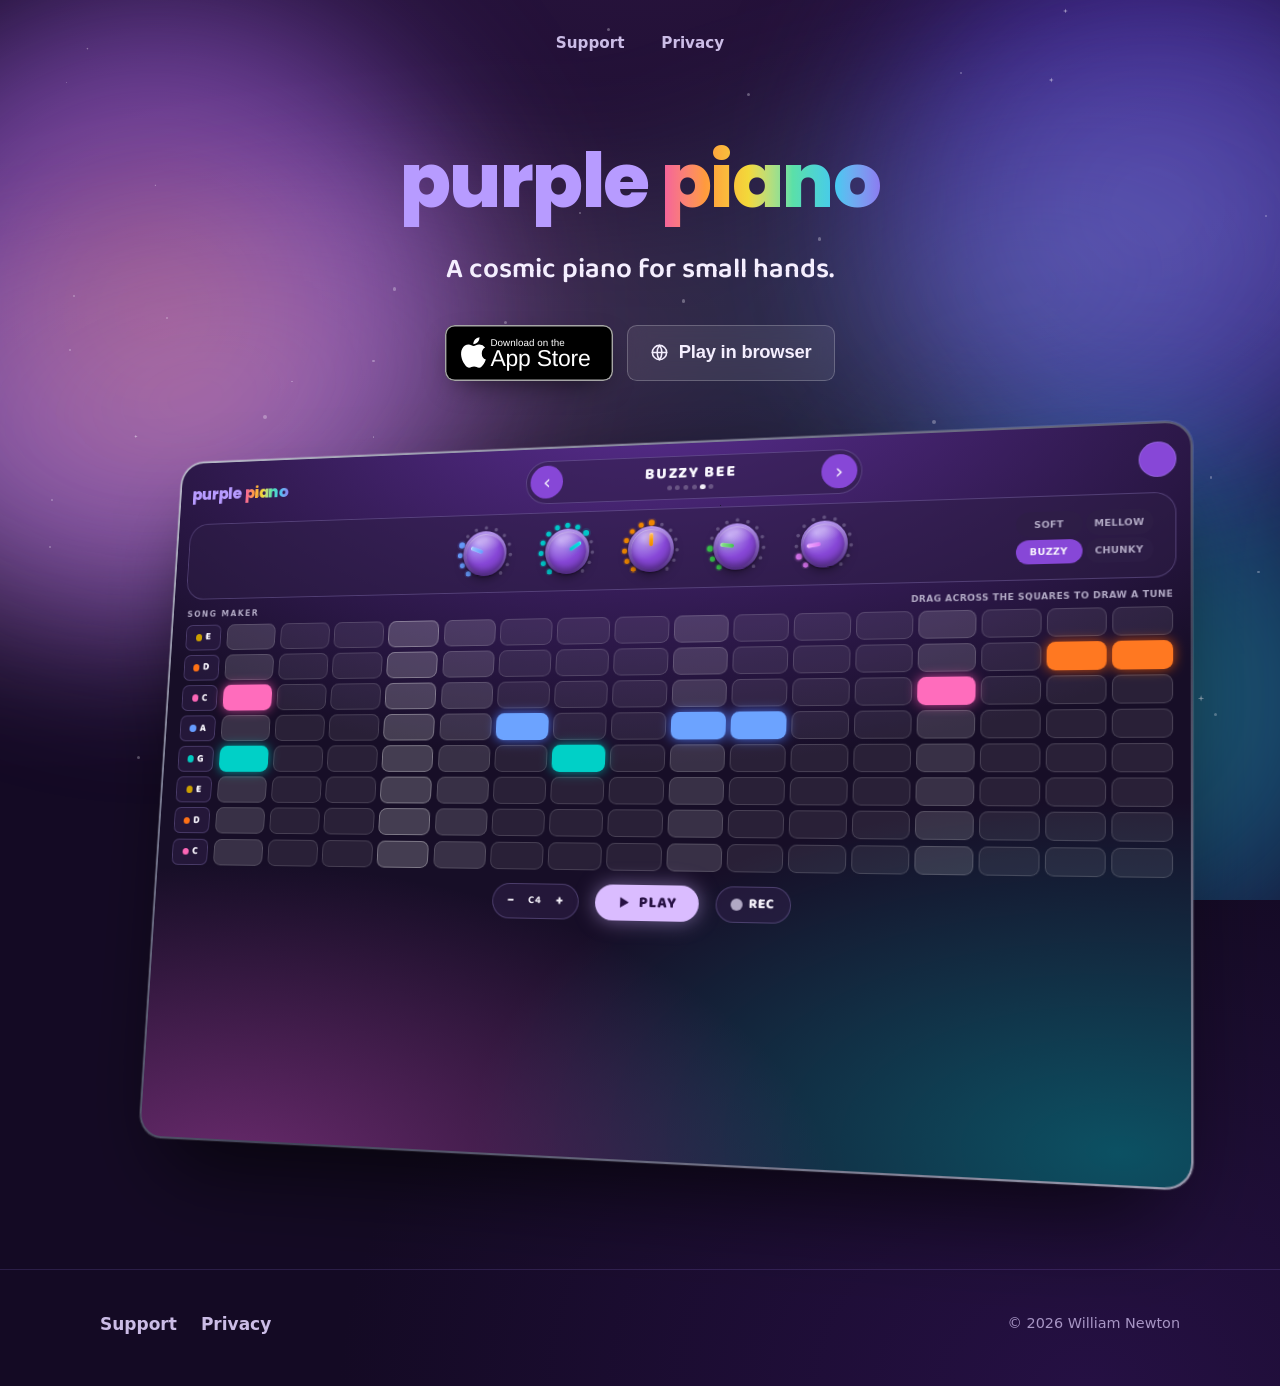
==== index.html @ c16e4134 "Match the browser button to the badge's radius and typeface The two hero buttons had different corne" ====
<!doctype html>
<html lang="en">
<head>
  <meta charset="utf-8">
  <meta name="viewport" content="width=device-width, initial-scale=1">
  <title>Purple Piano — a cosmic piano for small hands</title>
  <meta name="description" content="A toddler-friendly rainbow piano for iPhone and iPad. No wrong notes, no ads, no internet, no data collected.">
  <meta name="theme-color" content="#140a24">
  <link rel="canonical" href="https://purplepiano.app/">
  <link rel="icon" href="data:image/svg+xml,%3Csvg xmlns='http://www.w3.org/2000/svg' viewBox='0 0 100 100'%3E%3Cdefs%3E%3ClinearGradient id='ppbg' x1='0' y1='0' x2='0' y2='1'%3E%3Cstop offset='0' stop-color='%2344206f'/%3E%3Cstop offset='1' stop-color='%2317072b'/%3E%3C/linearGradient%3E%3C/defs%3E%3Crect width='100' height='100' rx='22' fill='url(%23ppbg)'/%3E%3Ccircle cx='50' cy='34' r='19.5' fill='%2317072b' opacity='.92'/%3E%3Ccircle cx='50' cy='34' r='19.5' fill='none' stroke='%238747d7' stroke-width='3.4'/%3E%3Ccircle cx='50' cy='34' r='16' fill='%238747d7' opacity='.22'/%3E%3Cpath d='M44.6 25.6l14.6 8.4-14.6 8.4z' fill='%23f7f2ff'/%3E%3Crect x='9.50' y='63' width='15.2' height='27' rx='4' fill='%23ffc3e7'/%3E%3Crect x='26.90' y='63' width='15.2' height='27' rx='4' fill='%23ffc9a7'/%3E%3Crect x='44.30' y='63' width='15.2' height='27' rx='4' fill='%23f3de90'/%3E%3Crect x='61.70' y='63' width='15.2' height='27' rx='4' fill='%2389f4ed'/%3E%3Crect x='79.10' y='63' width='15.2' height='27' rx='4' fill='%23bedeff'/%3E%3C/svg%3E">
  <meta property="og:type" content="website">
  <meta property="og:site_name" content="Purple Piano">
  <meta property="og:title" content="Purple Piano — a cosmic piano for small hands">
  <meta property="og:description" content="A toddler-friendly rainbow piano for iPhone and iPad. No wrong notes, no ads, no internet, no data collected.">
  <meta property="og:url" content="https://purplepiano.app/">
  <meta name="twitter:card" content="summary_large_image">
  <meta name="twitter:title" content="Purple Piano — a cosmic piano for small hands">
  <meta name="twitter:description" content="A toddler-friendly rainbow piano for iPhone and iPad. No wrong notes, no ads, no internet, no data collected.">
  <link rel="preconnect" href="https://fonts.googleapis.com">
  <link rel="preconnect" href="https://fonts.gstatic.com" crossorigin>
  <link rel="stylesheet" href="https://fonts.googleapis.com/css2?family=Baloo+2:wght@600;700;800&family=Poppins:wght@800&display=swap">
  <link rel="stylesheet" href="/style.css?v=3cd703e8">
</head>
<body>
  <a class="skip-link" href="#main">Skip to content</a>
  <div class="cosmos" aria-hidden="true">
    <span class="orb orb-1"></span>
    <span class="orb orb-2"></span>
    <span class="orb orb-3"></span>
    <span class="swoosh"></span>
  </div>
  <div class="stars" aria-hidden="true">
      <span style="left:81.93%;top:8.61%;width:5.1px;height:5.1px;opacity:0.8;clip-path:polygon(50% 0%,60% 40%,100% 50%,60% 60%,50% 100%,40% 60%,0% 50%,40% 40%)"></span>
      <span style="left:10.47%;top:48.29%;width:3.68px;height:3.68px;opacity:0.8;clip-path:polygon(50% 0%,60% 40%,100% 50%,60% 60%,50% 100%,40% 60%,0% 50%,40% 40%)"></span>
      <span style="left:80.01%;top:78%;width:2.97px;height:2.97px;opacity:0.45;border-radius:9999px"></span>
      <span style="left:62.97%;top:73.87%;width:2.32px;height:2.32px;opacity:0.45;border-radius:9999px"></span>
      <span style="left:77.85%;top:53.47%;width:1.15px;height:1.15px;opacity:0.45;border-radius:9999px"></span>
      <span style="left:56.24%;top:85.65%;width:2.56px;height:2.56px;opacity:0.8;clip-path:polygon(50% 0%,60% 40%,100% 50%,60% 60%,50% 100%,40% 60%,0% 50%,40% 40%)"></span>
      <span style="left:98.19%;top:63.42%;width:2.73px;height:2.73px;opacity:0.45;border-radius:9999px"></span>
      <span style="left:91.79%;top:73.16%;width:3.58px;height:3.58px;opacity:0.8;clip-path:polygon(50% 0%,60% 40%,100% 50%,60% 60%,50% 100%,40% 60%,0% 50%,40% 40%)"></span>
      <span style="left:82.23%;top:59.82%;width:4.18px;height:4.18px;opacity:0.8;clip-path:polygon(50% 0%,60% 40%,100% 50%,60% 60%,50% 100%,40% 60%,0% 50%,40% 40%)"></span>
      <span style="left:94.88%;top:79.24%;width:2.61px;height:2.61px;opacity:0.45;border-radius:9999px"></span>
      <span style="left:74.97%;top:7.99%;width:2.24px;height:2.24px;opacity:0.45;border-radius:9999px"></span>
      <span style="left:64.95%;top:84.99%;width:3.8px;height:3.8px;opacity:0.8;clip-path:polygon(50% 0%,60% 40%,100% 50%,60% 60%,50% 100%,40% 60%,0% 50%,40% 40%)"></span>
      <span style="left:20.57%;top:46.13%;width:3.59px;height:3.59px;opacity:0.45;border-radius:9999px"></span>
      <span style="left:93.58%;top:77.23%;width:6.52px;height:6.52px;opacity:0.8;clip-path:polygon(50% 0%,60% 40%,100% 50%,60% 60%,50% 100%,40% 60%,0% 50%,40% 40%)"></span>
      <span style="left:12.07%;top:20.47%;width:2px;height:2px;opacity:0.8;clip-path:polygon(50% 0%,60% 40%,100% 50%,60% 60%,50% 100%,40% 60%,0% 50%,40% 40%)"></span>
      <span style="left:83.04%;top:0.94%;width:5px;height:5px;opacity:0.8;clip-path:polygon(50% 0%,60% 40%,100% 50%,60% 60%,50% 100%,40% 60%,0% 50%,40% 40%)"></span>
      <span style="left:17.33%;top:62.23%;width:2.87px;height:2.87px;opacity:0.45;border-radius:9999px"></span>
      <span style="left:6.73%;top:5.27%;width:2.48px;height:2.48px;opacity:0.8;clip-path:polygon(50% 0%,60% 40%,100% 50%,60% 60%,50% 100%,40% 60%,0% 50%,40% 40%)"></span>
      <span style="left:94.52%;top:52.94%;width:2.62px;height:2.62px;opacity:0.45;border-radius:9999px"></span>
      <span style="left:19.91%;top:96.19%;width:2.67px;height:2.67px;opacity:0.45;border-radius:9999px"></span>
      <span style="left:72.82%;top:46.69%;width:3.46px;height:3.46px;opacity:0.45;border-radius:9999px"></span>
      <span style="left:10.68%;top:83.96%;width:3px;height:3px;opacity:0.45;border-radius:9999px"></span>
      <span style="left:39.35%;top:35.64%;width:3.29px;height:3.29px;opacity:0.45;border-radius:9999px"></span>
      <span style="left:85.09%;top:69.62%;width:3.24px;height:3.24px;opacity:0.45;border-radius:9999px"></span>
      <span style="left:22.77%;top:42.28%;width:1.91px;height:1.91px;opacity:0.45;border-radius:9999px"></span>
      <span style="left:53.28%;top:33.23%;width:3.45px;height:3.45px;opacity:0.45;border-radius:9999px"></span>
      <span style="left:58.36%;top:10.32%;width:3.31px;height:3.31px;opacity:0.45;border-radius:9999px"></span>
      <span style="left:48.98%;top:81.81%;width:2.7px;height:2.7px;opacity:0.45;border-radius:9999px"></span>
      <span style="left:5.41%;top:38.81%;width:1.77px;height:1.77px;opacity:0.45;border-radius:9999px"></span>
      <span style="left:5.7%;top:32.74%;width:1.91px;height:1.91px;opacity:0.45;border-radius:9999px"></span>
      <span style="left:29.09%;top:39.96%;width:2.18px;height:2.18px;opacity:0.45;border-radius:9999px"></span>
      <span style="left:63.36%;top:92.88%;width:3.38px;height:3.38px;opacity:0.45;border-radius:9999px"></span>
      <span style="left:3.99%;top:55.4%;width:2.06px;height:2.06px;opacity:0.45;border-radius:9999px"></span>
      <span style="left:36%;top:59.4%;width:3.21px;height:3.21px;opacity:0.45;border-radius:9999px"></span>
      <span style="left:74.48%;top:49.8%;width:2.57px;height:2.57px;opacity:0.45;border-radius:9999px"></span>
      <span style="left:3.83%;top:60.68%;width:1.98px;height:1.98px;opacity:0.45;border-radius:9999px"></span>
      <span style="left:98.84%;top:23.93%;width:1.4px;height:1.4px;opacity:0.45;border-radius:9999px"></span>
      <span style="left:5.13%;top:9.15%;width:1.09px;height:1.09px;opacity:0.45;border-radius:9999px"></span>
      <span style="left:30.67%;top:31.92%;width:3.47px;height:3.47px;opacity:0.45;border-radius:9999px"></span>
      <span style="left:88.54%;top:50.83%;width:2.5px;height:2.5px;opacity:0.45;border-radius:9999px"></span>
      <span style="left:12.96%;top:35.26%;width:1.83px;height:1.83px;opacity:0.45;border-radius:9999px"></span>
      <span style="left:56.36%;top:58.73%;width:2.17px;height:2.17px;opacity:0.45;border-radius:9999px"></span>
      <span style="left:29.11%;top:48.43%;width:1.71px;height:1.71px;opacity:0.45;border-radius:9999px"></span>
      <span style="left:55.51%;top:91.16%;width:1.53px;height:1.53px;opacity:0.45;border-radius:9999px"></span>
      <span style="left:47.41%;top:3.09%;width:3.46px;height:3.46px;opacity:0.45;border-radius:9999px"></span>
      <span style="left:72.91%;top:98%;width:2.61px;height:2.61px;opacity:0.45;border-radius:9999px"></span>
      <span style="left:63.9%;top:26.38%;width:3.51px;height:3.51px;opacity:0.45;border-radius:9999px"></span>
      <span style="left:45.26%;top:23.55%;width:2.16px;height:2.16px;opacity:0.45;border-radius:9999px"></span>
  </div>

  <header class="site-header">
    <div class="wrap">
      <nav class="nav" aria-label="Main">
        <a href="/support">Support</a>
        <a href="/privacy">Privacy</a>
      </nav>
    </div>
  </header>

  <main id="main">
    <div class="wrap">
      <div class="hero" id="hero">
        <h1 class="hero-title"><span class="wordmark hero-wordmark"><span class="wm-purple">purple</span><span class="wm-piano">piano</span></span></h1>
        <p class="tagline">A cosmic piano<br class="tag-break"> for small hands.</p>

        <div class="cta-row">
          <a class="btn btn-appstore" href="https://apps.apple.com/us/app/purple-piano-for-kids/id6803971466" aria-label="Download Purple Piano on the App Store">
            <!-- Apple's "Download on the App Store" badge, black variant.
                 Geometry follows the official 119.66 x 40 artwork: 1px
                 #A6A6A6 hairline, 7-unit corner radius, logo paths from the
                 official asset, type in SF Pro. -->
            <svg class="appstore-badge" viewBox="0 0 120 40" aria-hidden="true" focusable="false">
              <rect class="appstore-edge" x="0" y="0" width="120" height="40" rx="7" fill="#a6a6a6"/>
              <rect x="1" y="1" width="118" height="38" rx="6" fill="#000"/>
              <g fill="#fff" transform="translate(1.5 0)">
                <path d="M24.77 20.3a4.94 4.94 0 0 1 2.35-4.15 5.06 5.06 0 0 0-4-2.16c-1.68-.18-3.3 1-4.16 1s-2.19-1-3.6-1a5.31 5.31 0 0 0-4.47 2.73C9 20 10.42 25 12.27 27.74c.92 1.33 2 2.83 3.42 2.78s1.9-.89 3.56-.89 2.13.89 3.59.86 2.42-1.35 3.32-2.69a11.42 11.42 0 0 0 1.52-3.09 4.78 4.78 0 0 1-2.91-4.41Z"/>
                <path d="M22 12.21a4.86 4.86 0 0 0 1.11-3.49 4.94 4.94 0 0 0-3.2 1.65 4.62 4.62 0 0 0-1.14 3.36A4.09 4.09 0 0 0 22 12.21Z"/>
              </g>
              <text class="appstore-sub" x="32.45" y="15.3" fill="#fff">Download on the</text>
              <text class="appstore-main" x="32.5" y="29.3" fill="#fff">App Store</text>
            </svg>
          </a>

          <a class="btn btn-ghost" id="play-web" href="https://playground.willnewton.dev/p/purple-piano">
            <svg width="20" height="20" viewBox="0 0 24 24" aria-hidden="true" fill="none" stroke="currentColor" stroke-width="2" stroke-linecap="round" stroke-linejoin="round">
              <circle cx="12" cy="12" r="9"/><path d="M3 12h18M12 3a15 15 0 0 1 0 18a15 15 0 0 1 0-18z"/>
            </svg>
            <span class="btn-main">Play in browser</span>
          </a>
        </div>
      </div>
    </div>

    <div class="stage">
      <div class="ipad" role="img" aria-label="Purple Piano running on an iPad: the song maker grid with a drawn tune above a full rainbow keyboard.">
      <div class="ipad-screen">
        <div class="app-bar">
          <span class="app-brand wordmark"><span class="wm-purple">purple</span><span class="wm-piano">piano</span></span>
          <span class="app-preset">
            <i class="nav">&#8249;</i>
            <span class="preset-mid">
              <b>Buzzy Bee</b>
              <span class="dots"><i></i><i></i><i></i><i></i><i class="on"></i><i></i></span>
            </span>
            <i class="nav">&#8250;</i>
          </span>
          <span class="app-btns"><i class="paint"></i></span>
        </div>

        <div class="app-rack">
          <div class="knobs">
            <span class="knob">
              <svg viewBox="0 0 100 100" aria-hidden="true"><circle cx="22.4" cy="82.9" r="6.4" fill="oklch(0.72 0.2 265)" opacity=".16"/><circle cx="22.4" cy="82.9" r="4.2" fill="oklch(0.72 0.2 265)"/><circle cx="11.6" cy="69.3" r="6.4" fill="oklch(0.72 0.2 265)" opacity=".16"/><circle cx="11.6" cy="69.3" r="4.2" fill="oklch(0.72 0.2 265)"/><circle cx="7.1" cy="52.5" r="6.4" fill="oklch(0.72 0.2 265)" opacity=".16"/><circle cx="7.1" cy="52.5" r="4.2" fill="oklch(0.72 0.2 265)"/><circle cx="9.6" cy="35.3" r="8" fill="oklch(0.72 0.2 265)" opacity=".16"/><circle cx="9.6" cy="35.3" r="5" fill="oklch(0.72 0.2 265)"/><circle cx="18.7" cy="20.5" r="2.9" fill="oklch(0.72 0.05 300 / .4)"/><circle cx="33.0" cy="10.5" r="2.9" fill="oklch(0.72 0.05 300 / .4)"/><circle cx="50.0" cy="7.0" r="2.9" fill="oklch(0.72 0.05 300 / .4)"/><circle cx="67.0" cy="10.5" r="2.9" fill="oklch(0.72 0.05 300 / .4)"/><circle cx="81.3" cy="20.5" r="2.9" fill="oklch(0.72 0.05 300 / .4)"/><circle cx="90.4" cy="35.3" r="2.9" fill="oklch(0.72 0.05 300 / .4)"/><circle cx="92.9" cy="52.5" r="2.9" fill="oklch(0.72 0.05 300 / .4)"/><circle cx="88.4" cy="69.3" r="2.9" fill="oklch(0.72 0.05 300 / .4)"/><circle cx="77.6" cy="82.9" r="2.9" fill="oklch(0.72 0.05 300 / .4)"/></svg>
              <i class="bezel"></i><i class="cap"></i><i class="sheen"></i>
              <i class="ptr" style="transform:rotate(-70deg)"><b style="--acc:oklch(0.72 0.2 265);--accg:oklch(0.72 0.2 265 / .4);--acct:oklch(0.84 0.14 265)"></b></i>
            </span>
            <span class="knob">
              <svg viewBox="0 0 100 100" aria-hidden="true"><circle cx="22.4" cy="82.9" r="6.4" fill="oklch(0.72 0.2 195)" opacity=".16"/><circle cx="22.4" cy="82.9" r="4.2" fill="oklch(0.72 0.2 195)"/><circle cx="11.6" cy="69.3" r="6.4" fill="oklch(0.72 0.2 195)" opacity=".16"/><circle cx="11.6" cy="69.3" r="4.2" fill="oklch(0.72 0.2 195)"/><circle cx="7.1" cy="52.5" r="6.4" fill="oklch(0.72 0.2 195)" opacity=".16"/><circle cx="7.1" cy="52.5" r="4.2" fill="oklch(0.72 0.2 195)"/><circle cx="9.6" cy="35.3" r="6.4" fill="oklch(0.72 0.2 195)" opacity=".16"/><circle cx="9.6" cy="35.3" r="4.2" fill="oklch(0.72 0.2 195)"/><circle cx="18.7" cy="20.5" r="6.4" fill="oklch(0.72 0.2 195)" opacity=".16"/><circle cx="18.7" cy="20.5" r="4.2" fill="oklch(0.72 0.2 195)"/><circle cx="33.0" cy="10.5" r="6.4" fill="oklch(0.72 0.2 195)" opacity=".16"/><circle cx="33.0" cy="10.5" r="4.2" fill="oklch(0.72 0.2 195)"/><circle cx="50.0" cy="7.0" r="6.4" fill="oklch(0.72 0.2 195)" opacity=".16"/><circle cx="50.0" cy="7.0" r="4.2" fill="oklch(0.72 0.2 195)"/><circle cx="67.0" cy="10.5" r="6.4" fill="oklch(0.72 0.2 195)" opacity=".16"/><circle cx="67.0" cy="10.5" r="4.2" fill="oklch(0.72 0.2 195)"/><circle cx="81.3" cy="20.5" r="8" fill="oklch(0.72 0.2 195)" opacity=".16"/><circle cx="81.3" cy="20.5" r="5" fill="oklch(0.72 0.2 195)"/><circle cx="90.4" cy="35.3" r="2.9" fill="oklch(0.72 0.05 300 / .4)"/><circle cx="92.9" cy="52.5" r="2.9" fill="oklch(0.72 0.05 300 / .4)"/><circle cx="88.4" cy="69.3" r="2.9" fill="oklch(0.72 0.05 300 / .4)"/><circle cx="77.6" cy="82.9" r="2.9" fill="oklch(0.72 0.05 300 / .4)"/></svg>
              <i class="bezel"></i><i class="cap"></i><i class="sheen"></i>
              <i class="ptr" style="transform:rotate(56deg)"><b style="--acc:oklch(0.72 0.2 195);--accg:oklch(0.72 0.2 195 / .4);--acct:oklch(0.84 0.14 195)"></b></i>
            </span>
            <span class="knob">
              <svg viewBox="0 0 100 100" aria-hidden="true"><circle cx="22.4" cy="82.9" r="6.4" fill="oklch(0.72 0.2 70)" opacity=".16"/><circle cx="22.4" cy="82.9" r="4.2" fill="oklch(0.72 0.2 70)"/><circle cx="11.6" cy="69.3" r="6.4" fill="oklch(0.72 0.2 70)" opacity=".16"/><circle cx="11.6" cy="69.3" r="4.2" fill="oklch(0.72 0.2 70)"/><circle cx="7.1" cy="52.5" r="6.4" fill="oklch(0.72 0.2 70)" opacity=".16"/><circle cx="7.1" cy="52.5" r="4.2" fill="oklch(0.72 0.2 70)"/><circle cx="9.6" cy="35.3" r="6.4" fill="oklch(0.72 0.2 70)" opacity=".16"/><circle cx="9.6" cy="35.3" r="4.2" fill="oklch(0.72 0.2 70)"/><circle cx="18.7" cy="20.5" r="6.4" fill="oklch(0.72 0.2 70)" opacity=".16"/><circle cx="18.7" cy="20.5" r="4.2" fill="oklch(0.72 0.2 70)"/><circle cx="33.0" cy="10.5" r="6.4" fill="oklch(0.72 0.2 70)" opacity=".16"/><circle cx="33.0" cy="10.5" r="4.2" fill="oklch(0.72 0.2 70)"/><circle cx="50.0" cy="7.0" r="8" fill="oklch(0.72 0.2 70)" opacity=".16"/><circle cx="50.0" cy="7.0" r="5" fill="oklch(0.72 0.2 70)"/><circle cx="67.0" cy="10.5" r="2.9" fill="oklch(0.72 0.05 300 / .4)"/><circle cx="81.3" cy="20.5" r="2.9" fill="oklch(0.72 0.05 300 / .4)"/><circle cx="90.4" cy="35.3" r="2.9" fill="oklch(0.72 0.05 300 / .4)"/><circle cx="92.9" cy="52.5" r="2.9" fill="oklch(0.72 0.05 300 / .4)"/><circle cx="88.4" cy="69.3" r="2.9" fill="oklch(0.72 0.05 300 / .4)"/><circle cx="77.6" cy="82.9" r="2.9" fill="oklch(0.72 0.05 300 / .4)"/></svg>
              <i class="bezel"></i><i class="cap"></i><i class="sheen"></i>
              <i class="ptr" style="transform:rotate(0deg)"><b style="--acc:oklch(0.72 0.2 70);--accg:oklch(0.72 0.2 70 / .4);--acct:oklch(0.84 0.14 70)"></b></i>
            </span>
            <span class="knob">
              <svg viewBox="0 0 100 100" aria-hidden="true"><circle cx="22.4" cy="82.9" r="6.4" fill="oklch(0.72 0.2 145)" opacity=".16"/><circle cx="22.4" cy="82.9" r="4.2" fill="oklch(0.72 0.2 145)"/><circle cx="11.6" cy="69.3" r="6.4" fill="oklch(0.72 0.2 145)" opacity=".16"/><circle cx="11.6" cy="69.3" r="4.2" fill="oklch(0.72 0.2 145)"/><circle cx="7.1" cy="52.5" r="8" fill="oklch(0.72 0.2 145)" opacity=".16"/><circle cx="7.1" cy="52.5" r="5" fill="oklch(0.72 0.2 145)"/><circle cx="9.6" cy="35.3" r="2.9" fill="oklch(0.72 0.05 300 / .4)"/><circle cx="18.7" cy="20.5" r="2.9" fill="oklch(0.72 0.05 300 / .4)"/><circle cx="33.0" cy="10.5" r="2.9" fill="oklch(0.72 0.05 300 / .4)"/><circle cx="50.0" cy="7.0" r="2.9" fill="oklch(0.72 0.05 300 / .4)"/><circle cx="67.0" cy="10.5" r="2.9" fill="oklch(0.72 0.05 300 / .4)"/><circle cx="81.3" cy="20.5" r="2.9" fill="oklch(0.72 0.05 300 / .4)"/><circle cx="90.4" cy="35.3" r="2.9" fill="oklch(0.72 0.05 300 / .4)"/><circle cx="92.9" cy="52.5" r="2.9" fill="oklch(0.72 0.05 300 / .4)"/><circle cx="88.4" cy="69.3" r="2.9" fill="oklch(0.72 0.05 300 / .4)"/><circle cx="77.6" cy="82.9" r="2.9" fill="oklch(0.72 0.05 300 / .4)"/></svg>
              <i class="bezel"></i><i class="cap"></i><i class="sheen"></i>
              <i class="ptr" style="transform:rotate(-84deg)"><b style="--acc:oklch(0.72 0.2 145);--accg:oklch(0.72 0.2 145 / .4);--acct:oklch(0.84 0.14 145)"></b></i>
            </span>
            <span class="knob">
              <svg viewBox="0 0 100 100" aria-hidden="true"><circle cx="22.4" cy="82.9" r="6.4" fill="oklch(0.72 0.2 320)" opacity=".16"/><circle cx="22.4" cy="82.9" r="4.2" fill="oklch(0.72 0.2 320)"/><circle cx="11.6" cy="69.3" r="8" fill="oklch(0.72 0.2 320)" opacity=".16"/><circle cx="11.6" cy="69.3" r="5" fill="oklch(0.72 0.2 320)"/><circle cx="7.1" cy="52.5" r="2.9" fill="oklch(0.72 0.05 300 / .4)"/><circle cx="9.6" cy="35.3" r="2.9" fill="oklch(0.72 0.05 300 / .4)"/><circle cx="18.7" cy="20.5" r="2.9" fill="oklch(0.72 0.05 300 / .4)"/><circle cx="33.0" cy="10.5" r="2.9" fill="oklch(0.72 0.05 300 / .4)"/><circle cx="50.0" cy="7.0" r="2.9" fill="oklch(0.72 0.05 300 / .4)"/><circle cx="67.0" cy="10.5" r="2.9" fill="oklch(0.72 0.05 300 / .4)"/><circle cx="81.3" cy="20.5" r="2.9" fill="oklch(0.72 0.05 300 / .4)"/><circle cx="90.4" cy="35.3" r="2.9" fill="oklch(0.72 0.05 300 / .4)"/><circle cx="92.9" cy="52.5" r="2.9" fill="oklch(0.72 0.05 300 / .4)"/><circle cx="88.4" cy="69.3" r="2.9" fill="oklch(0.72 0.05 300 / .4)"/><circle cx="77.6" cy="82.9" r="2.9" fill="oklch(0.72 0.05 300 / .4)"/></svg>
              <i class="bezel"></i><i class="cap"></i><i class="sheen"></i>
              <i class="ptr" style="transform:rotate(-98deg)"><b style="--acc:oklch(0.72 0.2 320);--accg:oklch(0.72 0.2 320 / .4);--acct:oklch(0.84 0.14 320)"></b></i>
            </span>
          </div>
          <div class="tone">
            <span class="tone-grid"><i>Soft</i><i>Mellow</i><i class="on">Buzzy</i><i>Chunky</i></span>
          </div>
        </div>

        <div class="app-roll">
          <div class="roll-head"><span>Song maker</span><span>Drag across the squares to draw a tune</span></div>
          <div class="roll-body">
            <div class="lanes">
            <span class="lane"><i style="background:oklch(0.72 0.2 95)"></i>E</span>
            <span class="lane"><i style="background:oklch(0.72 0.2 45)"></i>D</span>
            <span class="lane"><i style="background:oklch(0.72 0.2 350)"></i>C</span>
            <span class="lane"><i style="background:oklch(0.72 0.2 265)"></i>A</span>
            <span class="lane"><i style="background:oklch(0.72 0.2 190)"></i>G</span>
            <span class="lane"><i style="background:oklch(0.72 0.2 95)"></i>E</span>
            <span class="lane"><i style="background:oklch(0.72 0.2 45)"></i>D</span>
            <span class="lane"><i style="background:oklch(0.72 0.2 350)"></i>C</span>
            </div>
            <div class="cells">
            <span class="rollrow"><span class="cell beat"></span><span class="cell"></span><span class="cell"></span><span class="cell"></span><span class="cell beat"></span><span class="cell"></span><span class="cell"></span><span class="cell"></span><span class="cell beat"></span><span class="cell"></span><span class="cell"></span><span class="cell"></span><span class="cell beat"></span><span class="cell"></span><span class="cell"></span><span class="cell"></span></span>
            <span class="rollrow"><span class="cell beat"></span><span class="cell"></span><span class="cell"></span><span class="cell"></span><span class="cell beat"></span><span class="cell"></span><span class="cell"></span><span class="cell"></span><span class="cell beat"></span><span class="cell"></span><span class="cell"></span><span class="cell"></span><span class="cell beat"></span><span class="cell"></span><span class="cell on" style="--note:oklch(0.74 0.2 45);--halo:oklch(0.7 0.22 45 / 0.75)"></span><span class="cell on" style="--note:oklch(0.74 0.2 45);--halo:oklch(0.7 0.22 45 / 0.75)"></span></span>
            <span class="rollrow"><span class="cell on" style="--note:oklch(0.74 0.2 350);--halo:oklch(0.7 0.22 350 / 0.75)"></span><span class="cell"></span><span class="cell"></span><span class="cell"></span><span class="cell beat"></span><span class="cell"></span><span class="cell"></span><span class="cell"></span><span class="cell beat"></span><span class="cell"></span><span class="cell"></span><span class="cell"></span><span class="cell on" style="--note:oklch(0.74 0.2 350);--halo:oklch(0.7 0.22 350 / 0.75)"></span><span class="cell"></span><span class="cell"></span><span class="cell"></span></span>
            <span class="rollrow"><span class="cell beat"></span><span class="cell"></span><span class="cell"></span><span class="cell"></span><span class="cell beat"></span><span class="cell on" style="--note:oklch(0.74 0.2 265);--halo:oklch(0.7 0.22 265 / 0.75)"></span><span class="cell"></span><span class="cell"></span><span class="cell on" style="--note:oklch(0.74 0.2 265);--halo:oklch(0.7 0.22 265 / 0.75)"></span><span class="cell on" style="--note:oklch(0.74 0.2 265);--halo:oklch(0.7 0.22 265 / 0.75)"></span><span class="cell"></span><span class="cell"></span><span class="cell beat"></span><span class="cell"></span><span class="cell"></span><span class="cell"></span></span>
            <span class="rollrow"><span class="cell on" style="--note:oklch(0.74 0.2 190);--halo:oklch(0.7 0.22 190 / 0.75)"></span><span class="cell"></span><span class="cell"></span><span class="cell"></span><span class="cell beat"></span><span class="cell"></span><span class="cell on" style="--note:oklch(0.74 0.2 190);--halo:oklch(0.7 0.22 190 / 0.75)"></span><span class="cell"></span><span class="cell beat"></span><span class="cell"></span><span class="cell"></span><span class="cell"></span><span class="cell beat"></span><span class="cell"></span><span class="cell"></span><span class="cell"></span></span>
            <span class="rollrow"><span class="cell beat"></span><span class="cell"></span><span class="cell"></span><span class="cell"></span><span class="cell beat"></span><span class="cell"></span><span class="cell"></span><span class="cell"></span><span class="cell beat"></span><span class="cell"></span><span class="cell"></span><span class="cell"></span><span class="cell beat"></span><span class="cell"></span><span class="cell"></span><span class="cell"></span></span>
            <span class="rollrow"><span class="cell beat"></span><span class="cell"></span><span class="cell"></span><span class="cell"></span><span class="cell beat"></span><span class="cell"></span><span class="cell"></span><span class="cell"></span><span class="cell beat"></span><span class="cell"></span><span class="cell"></span><span class="cell"></span><span class="cell beat"></span><span class="cell"></span><span class="cell"></span><span class="cell"></span></span>
            <span class="rollrow"><span class="cell beat"></span><span class="cell"></span><span class="cell"></span><span class="cell"></span><span class="cell beat"></span><span class="cell"></span><span class="cell"></span><span class="cell"></span><span class="cell beat"></span><span class="cell"></span><span class="cell"></span><span class="cell"></span><span class="cell beat"></span><span class="cell"></span><span class="cell"></span><span class="cell"></span></span>
            </div>
          </div>
        </div>

        <div class="app-transport">
          <span class="pill oct"><i>&minus;</i><b>C4</b><i>+</i></span>
          <span class="play"><svg width="20" height="20" viewBox="0 0 24 24" fill="currentColor" aria-hidden="true"><path d="M6 4l14 8-14 8z"/></svg>Play</span>
          <span class="pill rec"><i class="dot"></i>Rec</span>
        </div>

        <div class="app-keys">
          <div class="whites">
            <span class="wk" style="--fill-top:oklch(0.98 0.01 350);--fill-bot:oklch(0.88 0.09 350);--lip:oklch(0.78 0.12 350);--ink:oklch(0.45 0.15 350)">C</span>
            <span class="wk" style="--fill-top:oklch(0.98 0.01 45);--fill-bot:oklch(0.88 0.09 45);--lip:oklch(0.78 0.12 45);--ink:oklch(0.45 0.15 45)">D</span>
            <span class="wk" style="--fill-top:oklch(0.98 0.01 95);--fill-bot:oklch(0.88 0.09 95);--lip:oklch(0.78 0.12 95);--ink:oklch(0.45 0.15 95)">E</span>
            <span class="wk" style="--fill-top:oklch(0.98 0.01 135);--fill-bot:oklch(0.88 0.09 135);--lip:oklch(0.78 0.12 135);--ink:oklch(0.45 0.15 135)">F</span>
            <span class="wk" style="--fill-top:oklch(0.98 0.01 190);--fill-bot:oklch(0.88 0.09 190);--lip:oklch(0.78 0.12 190);--ink:oklch(0.45 0.15 190)">G</span>
            <span class="wk" style="--fill-top:oklch(0.98 0.01 265);--fill-bot:oklch(0.88 0.09 265);--lip:oklch(0.78 0.12 265);--ink:oklch(0.45 0.15 265)">A</span>
            <span class="wk" style="--fill-top:oklch(0.98 0.01 320);--fill-bot:oklch(0.88 0.09 320);--lip:oklch(0.78 0.12 320);--ink:oklch(0.45 0.15 320)">B</span>
            <span class="wk" style="--fill-top:oklch(0.98 0.01 350);--fill-bot:oklch(0.88 0.09 350);--lip:oklch(0.78 0.12 350);--ink:oklch(0.45 0.15 350)">C</span>
            <span class="wk" style="--fill-top:oklch(0.98 0.01 45);--fill-bot:oklch(0.88 0.09 45);--lip:oklch(0.78 0.12 45);--ink:oklch(0.45 0.15 45)">D</span>
            <span class="wk" style="--fill-top:oklch(0.98 0.01 95);--fill-bot:oklch(0.88 0.09 95);--lip:oklch(0.78 0.12 95);--ink:oklch(0.45 0.15 95)">E</span>
            <span class="wk" style="--fill-top:oklch(0.98 0.01 135);--fill-bot:oklch(0.88 0.09 135);--lip:oklch(0.78 0.12 135);--ink:oklch(0.45 0.15 135)">F</span>
            <span class="wk" style="--fill-top:oklch(0.98 0.01 190);--fill-bot:oklch(0.88 0.09 190);--lip:oklch(0.78 0.12 190);--ink:oklch(0.45 0.15 190)">G</span>
            <span class="wk" style="--fill-top:oklch(0.98 0.01 265);--fill-bot:oklch(0.88 0.09 265);--lip:oklch(0.78 0.12 265);--ink:oklch(0.45 0.15 265)">A</span>
            <span class="wk" style="--fill-top:oklch(0.98 0.01 320);--fill-bot:oklch(0.88 0.09 320);--lip:oklch(0.78 0.12 320);--ink:oklch(0.45 0.15 320)">B</span>
          </div>
          <div class="blacks">
            <span class="bk" style="left:7.143%;width:4.286%;--bk-top:oklch(0.36 0.1 20);--bk-bot:oklch(0.25 0.08 20);--bk-lip:oklch(0.52 0.17 20)"></span>
            <span class="bk" style="left:14.286%;width:4.286%;--bk-top:oklch(0.36 0.1 70);--bk-bot:oklch(0.25 0.08 70);--bk-lip:oklch(0.52 0.17 70)"></span>
            <span class="bk" style="left:28.571%;width:4.286%;--bk-top:oklch(0.36 0.1 165);--bk-bot:oklch(0.25 0.08 165);--bk-lip:oklch(0.52 0.17 165)"></span>
            <span class="bk" style="left:35.714%;width:4.286%;--bk-top:oklch(0.36 0.1 225);--bk-bot:oklch(0.25 0.08 225);--bk-lip:oklch(0.52 0.17 225)"></span>
            <span class="bk" style="left:42.857%;width:4.286%;--bk-top:oklch(0.36 0.1 295);--bk-bot:oklch(0.25 0.08 295);--bk-lip:oklch(0.52 0.17 295)"></span>
            <span class="bk" style="left:57.143%;width:4.286%;--bk-top:oklch(0.36 0.1 20);--bk-bot:oklch(0.25 0.08 20);--bk-lip:oklch(0.52 0.17 20)"></span>
            <span class="bk" style="left:64.286%;width:4.286%;--bk-top:oklch(0.36 0.1 70);--bk-bot:oklch(0.25 0.08 70);--bk-lip:oklch(0.52 0.17 70)"></span>
            <span class="bk" style="left:78.571%;width:4.286%;--bk-top:oklch(0.36 0.1 165);--bk-bot:oklch(0.25 0.08 165);--bk-lip:oklch(0.52 0.17 165)"></span>
            <span class="bk" style="left:85.714%;width:4.286%;--bk-top:oklch(0.36 0.1 225);--bk-bot:oklch(0.25 0.08 225);--bk-lip:oklch(0.52 0.17 225)"></span>
            <span class="bk" style="left:92.857%;width:4.286%;--bk-top:oklch(0.36 0.1 295);--bk-bot:oklch(0.25 0.08 295);--bk-lip:oklch(0.52 0.17 295)"></span>
          </div>
        </div>
      </div>
      </div>
    </div>
  </main>
  <footer class="site-footer">
    <div class="wrap">
      <nav class="footer-links" aria-label="Footer">
        <a href="/support">Support</a>
        <a href="/privacy">Privacy</a>
      </nav>
      <p class="copyright">&copy; 2026 William Newton</p>
    </div>
  </footer>

  <script>
    // Cursor-reactive hero. Pointer-only, motion-safe, and purely decorative:
    // the page is fully correct with this script absent.
    (function () {
      var reduce = window.matchMedia('(prefers-reduced-motion: reduce)');
      var fine = window.matchMedia('(hover: hover) and (pointer: fine)');
      if (reduce.matches || !fine.matches) return;

      var hero = document.getElementById('hero');
      if (!hero) return;

      var raf = 0;
      function write(tx, ty, glow) {
        hero.style.setProperty('--mx', tx.toFixed(3));
        hero.style.setProperty('--my', ty.toFixed(3));
        hero.style.setProperty('--glow', glow.toFixed(3));
      }
      function onMove(e) {
        var r = hero.getBoundingClientRect();
        if (!r.width) return;
        var tx = Math.max(-1, Math.min(1, ((e.clientX - r.left) / r.width - 0.5) * 2));
        var ty = Math.max(-1, Math.min(1, ((e.clientY - r.top) / r.height - 0.5) * 2));
        var glow = 1 - Math.min(1, Math.sqrt(tx * tx + ty * ty) / 1.4);
        // Write immediately, then coalesce any burst of moves into one more frame.
        if (raf) return;
        write(tx, ty, glow);
        raf = requestAnimationFrame(function () { raf = 0; });
      }
      window.addEventListener('pointermove', onMove, { passive: true });
      window.addEventListener('pointerleave', function () { write(0, 0, 0); }, { passive: true });
    })();
  </script>

  <script>
    // Play-in-browser launch: lift the iPad while the button is hovered,
    // prefetch the player, then fly the iPad to fullscreen on click before
    // navigating. Entirely progressive — with this script absent (or JS off)
    // the button is a plain link that navigates immediately.
    (function () {
      var btn = document.getElementById('play-web');
      var ipad = document.querySelector('.ipad');
      var stage = document.querySelector('.stage');
      if (!btn || !ipad || !stage) return;

      var reduce = window.matchMedia('(prefers-reduced-motion: reduce)');
      var url = btn.getAttribute('href');
      var warmed = false;

      // --- Prefetch, once, on first intent (hover or touch) ---
      function warm() {
        if (warmed) return;
        warmed = true;
        var l = document.createElement('link');
        // prefetch, not prerender: cheap, and safe if the player is heavy.
        l.rel = 'prefetch';
        l.href = url;
        l.as = 'document';
        document.head.appendChild(l);
      }

      // --- Hover lift ---
      function lift(on) {
        if (reduce.matches) return;
        ipad.classList.toggle('is-lifted', on);
      }
      btn.addEventListener('pointerenter', function () { warm(); lift(true); });
      btn.addEventListener('pointerleave', function () { lift(false); });
      btn.addEventListener('focus', function () { warm(); lift(true); });
      btn.addEventListener('blur', function () { lift(false); });
      btn.addEventListener('touchstart', warm, { passive: true });

      // --- Launch ---
      var launching = false;
      btn.addEventListener('click', function (e) {
        // Let modified clicks (new tab/window) and non-primary buttons behave
        // normally — never trap a deliberate new-tab open in an animation.
        if (e.metaKey || e.ctrlKey || e.shiftKey || e.altKey || e.button !== 0) return;
        if (launching) { e.preventDefault(); return; }
        if (reduce.matches) return; // straight navigation, no flight

        e.preventDefault();
        launching = true;
        warm();

        // Fixed positioning is relative to the VIEWPORT, so measure the
        // iPad's on-screen rect and, if the button was clicked while the
        // panel sits below the fold, start the flight from a visible origin
        // instead — otherwise it would fly off the bottom of the screen.
        var r = ipad.getBoundingClientRect();
        var vw = window.innerWidth, vh = window.innerHeight;

        // Pin the panel where it currently sits on screen. If it is mostly
        // below the fold (the button sits above it), lift the start point so
        // the flight begins from something the reader can actually see.
        var originTop = r.top;
        var maxTop = vh - r.height * 0.55;
        if (originTop > maxTop) originTop = maxTop;

        ipad.style.setProperty('--fly-x', r.left + 'px');
        ipad.style.setProperty('--fly-y', originTop + 'px');
        ipad.style.setProperty('--fly-w', r.width + 'px');
        ipad.style.setProperty('--fly-h', r.height + 'px');
        // .stage sets `perspective`, which makes it a containing block for
        // fixed-position descendants. Drop it first, or the flying panel
        // anchors to the stage instead of the viewport.
        stage.classList.add('is-releasing');
        ipad.classList.add('is-flying');

        var veil = document.createElement('div');
        veil.className = 'launch-veil';
        document.body.appendChild(veil);

        var scale = Math.max(vw / r.width, vh / r.height) * 1.06;
        var dx = (vw / 2) - (r.left + r.width / 2);
        var dy = (vh / 2) - (originTop + r.height / 2);

        // Commit the starting position before applying the transition
        // target, or the browser collapses both into one style change and
        // there is nothing to animate. Reading offsetWidth forces that
        // synchronously — unlike a rAF chain, it cannot be throttled or
        // skipped in a background tab.
        void ipad.offsetWidth;

        document.documentElement.classList.add('is-launching');
        veil.classList.add('on');
        ipad.style.setProperty('--fly-dx', dx + 'px');
        ipad.style.setProperty('--fly-dy', dy + 'px');
        ipad.style.setProperty('--fly-scale', scale.toFixed(3));
        ipad.classList.add('go');

        // Navigate when the flight finishes — with a timer as the backstop
        // so a dropped transitionend can never strand the user here.
        var went = false;
        function go() {
          if (went) return;
          went = true;
          window.location.href = url;
        }
        ipad.addEventListener('transitionend', function (ev) {
          // transitionend bubbles: the sequencer's key presses end their own
          // transform transitions during the flight, so only the panel's own
          // transform may trigger the navigation.
          if (ev.target === ipad && ev.propertyName === 'transform') go();
        });
        setTimeout(go, 900);
      });

      // Coming back via the back button restores a cached page mid-flight;
      // clear the launch state so the site is usable again.
      window.addEventListener('pageshow', function (ev) {
        if (!ev.persisted) return;
        launching = false;
        ipad.classList.remove('is-flying', 'go', 'is-lifted');
        stage.classList.remove('is-releasing');
        document.documentElement.classList.remove('is-launching');
        var v = document.querySelector('.launch-veil');
        if (v) v.remove();
      });
    })();
  </script>

  <script>
    // Sequencer animation: the mockup "plays" the tune drawn in the song
    // maker. A stepped playhead sweeps the grid, lit cells flash, and the
    // matching rainbow keys press down in time. Motion-safe and purely
    // decorative — with this script absent the panel is the same still
    // mockup as before.
    //
    // TEMPORARY tuning jig: every dial reads from the URL (?bpm=96&hold=.85
    // ...), and ?jig shows sliders that rewrite the URL live. Dial it in,
    // copy the URL, and the numbers get baked in here as the defaults.
    (function () {
      var reduce = window.matchMedia('(prefers-reduced-motion: reduce)');
      if (reduce.matches) return;

      var screen = document.querySelector('.ipad-screen');
      var rows = document.querySelectorAll('.cells .rollrow');
      var keys = document.querySelectorAll('.app-keys .wk');
      var play = document.querySelector('.play');
      if (!screen || rows.length !== 8 || keys.length !== 14 || !play) return;

      // Lanes top→bottom are E D C A G E D C; map each to its white key
      // (two C-major octaves, low C at index 0).
      var LANE_KEY = [9, 8, 7, 5, 4, 2, 1, 0];
      var STEPS = 16;

      var q = new URLSearchParams(location.search);
      function num(name, fallback) {
        var v = parseFloat(q.get(name));
        return isFinite(v) ? v : fallback;
      }

      // The dials. URL params override; ?jig shows sliders for them.
      var cfg = {
        bpm:   num('bpm',   96),   // tempo — two grid steps per beat
        hold:  num('hold',  0.85), // note length, as a fraction of one step
        dip:   num('dip',   0.7),  // key press depth (cqw)
        glow:  num('glow',  1),    // pressed-key / hit-cell glow strength
        flash: num('flash', 1.45), // hit-cell flash brightness
        gap:   num('gap',   2)     // silent steps between loops
      };

      function stepMs() { return 60000 / cfg.bpm / 2; }
      function applyVars() {
        screen.style.setProperty('--seq-dip', cfg.dip);
        screen.style.setProperty('--seq-glow', cfg.glow);
        screen.style.setProperty('--seq-flash', cfg.flash);
      }
      applyVars();

      // Column model: every cell in the column (for the playhead) plus the
      // lit cells paired with the key each one triggers.
      var cols = [];
      for (var c = 0; c < STEPS; c++) {
        var col = { cells: [], notes: [] };
        for (var r = 0; r < rows.length; r++) {
          var cell = rows[r].children[c];
          if (!cell) continue;
          col.cells.push(cell);
          if (cell.classList.contains('on')) {
            col.notes.push({ cell: cell, key: keys[LANE_KEY[r]] });
          }
        }
        cols.push(col);
      }

      var step = -1;
      var nextAt = performance.now() + 800;
      var phCells = [];   // cells carrying the playhead highlight
      var lit = [];       // {el, cls} waiting to be un-lit at el._seqUntil

      function arm(el, cls, until) {
        el.classList.add(cls);
        el._seqUntil = until;
        lit.push({ el: el, cls: cls });
      }

      function trigger(now) {
        step = (step + 1) % (STEPS + Math.max(0, Math.round(cfg.gap)));
        for (var i = 0; i < phCells.length; i++) phCells[i].classList.remove('ph');
        phCells = [];
        if (step >= STEPS) return; // the breath between loops

        var col = cols[step];
        var until = now + stepMs() * cfg.hold;
        for (var i = 0; i < col.cells.length; i++) {
          col.cells[i].classList.add('ph');
          phCells.push(col.cells[i]);
        }
        for (var i = 0; i < col.notes.length; i++) {
          arm(col.notes[i].cell, 'hit', until);
          arm(col.notes[i].key, 'pressed', until);
        }
      }

      function release(now) {
        for (var i = lit.length - 1; i >= 0; i--) {
          if (now < lit[i].el._seqUntil) continue;
          lit[i].el.classList.remove(lit[i].cls);
          lit.splice(i, 1);
        }
      }

      function frame(now) {
        // Hold still while the launch flight owns the panel.
        if (!document.documentElement.classList.contains('is-launching')) {
          if (now >= nextAt) {
            // rAF sleeps in background tabs; on return, resume in tempo
            // instead of machine-gunning every missed step.
            if (now - nextAt > 1000) nextAt = now;
            trigger(now);
            nextAt += stepMs();
          }
          release(now);
        }
        requestAnimationFrame(frame);
      }
      play.classList.add('playing');
      requestAnimationFrame(frame);

      // --- TEMPORARY tuning jig (?jig) — remove once values are baked ---
      if (!q.has('jig')) return;

      var DIALS = [
        ['bpm',   40, 200, 1],
        ['hold', 0.1, 1.5, 0.05],
        ['dip',    0,   2, 0.05],
        ['glow',   0,   3, 0.1],
        ['flash',  1, 2.2, 0.05],
        ['gap',    0,   8, 1]
      ];

      var jig = document.createElement('div');
      jig.className = 'seq-jig';
      var title = document.createElement('b');
      title.textContent = 'Sequencer jig';
      jig.appendChild(title);

      var urlOut = document.createElement('code');
      function syncUrl() {
        DIALS.forEach(function (d) { q.set(d[0], String(cfg[d[0]])); });
        var qs = '?' + q.toString();
        history.replaceState(null, '', qs);
        urlOut.textContent = qs;
      }

      DIALS.forEach(function (d) {
        var name = d[0];
        var row = document.createElement('label');
        var lab = document.createElement('span');
        lab.textContent = name;
        var input = document.createElement('input');
        input.type = 'range';
        input.min = d[1]; input.max = d[2]; input.step = d[3];
        input.value = cfg[name];
        var val = document.createElement('span');
        val.textContent = String(cfg[name]);
        input.addEventListener('input', function () {
          cfg[name] = parseFloat(input.value);
          val.textContent = input.value;
          applyVars();
          syncUrl();
        });
        row.appendChild(lab); row.appendChild(input); row.appendChild(val);
        jig.appendChild(row);
      });

      jig.appendChild(urlOut);
      var hint = document.createElement('small');
      hint.textContent = 'Click the params to select, then send them back to bake in.';
      jig.appendChild(hint);
      syncUrl();
      document.body.appendChild(jig);
    })();
  </script>
</body>
</html>
---- style.css ----
/* Purple Piano — shared styles. Deep-space violet + candy rainbow. */

:root {
  --bg-deep:    #140a24;
  --bg-mid:     #2a1440;
  --panel:      #1e1133;
  --panel-edge: #3a2560;
  --ink:        #f4eefe;
  --ink-soft:   #cbbce6;
  --ink-dim:    #a795c4;
  --accent:     #a78bfa;
  --accent-hot: #c4b0ff;

  /* Pitch colors: pastel fill + saturated lip, by hue. */
  --c-fill: #ffc9dd;  --c-lip: #ff4d8d;   /* C  350° pink     */
  --d-fill: #ffd4b0;  --d-lip: #ff8a3d;   /* D   20° peach    */
  --e-fill: #f7e6a8;  --e-lip: #e8b400;   /* E   45° gold     */
  --f-fill: #cdeeb8;  --f-lip: #4caf50;   /* F   95° green    */
  --g-fill: #b3f0e6;  --g-lip: #00bfae;   /* G  190° cyan     */
  --a-fill: #c2d8fb;  --a-lip: #4d8dff;   /* A  225° blue     */
  --b-fill: #e2ccfa;  --b-lip: #a259ff;   /* B  295° lavender */

  --r-sm: 12px;
  --r-md: 20px;
  --r-lg: 32px;
  --r-pill: 999px;

  --wrap: 1080px;
  --mx: 0; --my: 0; --glow: 0;
  --wordmark: "Poppins", ui-rounded, system-ui, sans-serif;
  --display: "Baloo 2", ui-rounded, "SF Pro Rounded", "Segoe UI", system-ui, sans-serif;
  --body: ui-sans-serif, system-ui, -apple-system, "Segoe UI", Roboto, sans-serif;
}

*, *::before, *::after { box-sizing: border-box; }

html { -webkit-text-size-adjust: 100%; }

body {
  margin: 0;
  font-family: var(--body);
  font-size: 1.0625rem;
  line-height: 1.65;
  color: var(--ink);
  background-color: var(--bg-deep);
  background-image:
    radial-gradient(ellipse 120% 80% at 50% -10%, var(--bg-mid) 0%, transparent 60%),
    radial-gradient(ellipse 90% 60% at 85% 100%, #251043 0%, transparent 65%);
  overflow-x: hidden;
}

/* ---------- Starfield ----------
   The app's deterministic 48-star field (star-field.tsx): most are round,
   the brightest few are four-point sparkles. */
.stars {
  position: fixed;
  inset: 0;
  pointer-events: none;
  z-index: 0;
  contain: strict;
}
.stars span {
  position: absolute;
  background: oklch(0.98 0.01 300 / .7);
  animation: twinkle 4s ease-in-out infinite alternate;
}
.stars span:nth-child(3n)   { animation-duration: 5.5s; animation-delay: .8s; }
.stars span:nth-child(4n)   { animation-duration: 3.2s; animation-delay: 1.6s; }
.stars span:nth-child(5n+2) { animation-duration: 6s;   animation-delay: 2.4s; }

@keyframes twinkle { from { opacity: .45; } to { opacity: .85; } }

@media (prefers-reduced-motion: reduce) {
  .stars span { animation: none; }
  * { animation-duration: .001ms !important; animation-iteration-count: 1 !important; transition-duration: .001ms !important; }
}

/* ---------- Layout ---------- */
.wrap { width: min(100% - 2.5rem, var(--wrap)); margin-inline: auto; position: relative; z-index: 1; }

.skip-link {
  position: absolute; left: -9999px; top: 0;
  background: var(--accent); color: #1a0f2e; font-weight: 700;
  padding: .75rem 1.25rem; border-radius: 0 0 var(--r-sm) 0; z-index: 100;
}
.skip-link:focus { left: 0; }

:where(a, button):focus-visible {
  outline: 3px solid var(--accent-hot);
  outline-offset: 3px;
  border-radius: var(--r-sm);
}

/* ---------- Header ---------- */
.site-header {
  position: relative; z-index: 2;
  padding: 1.5rem 0;
}
.site-header .wrap { display: flex; align-items: center; justify-content: center; gap: 1rem; flex-wrap: wrap; }

/* The brand link now wraps the wordmark, which carries its own type —
   no uppercasing or extra tracking on top of it. */
.brand {
  display: inline-flex; align-items: center;
  text-decoration: none;
}

.nav { display: flex; gap: .4rem; }
.nav a {
  color: var(--ink-soft); text-decoration: none;
  font-size: .95rem; font-weight: 600;
  padding: .45rem .95rem; border-radius: var(--r-pill);
  transition: background-color .18s ease, color .18s ease;
}
.nav a:hover, .nav a[aria-current="page"] { background: rgba(167,139,250,.16); color: var(--ink); }

/* ---------- Hero ---------- */
h1 {
  font-family: var(--display);
  font-weight: 800;
  font-size: clamp(2.75rem, 9vw, 4.75rem);
  line-height: 1.05;
  margin: 0 0 1rem;
  letter-spacing: -.01em;
  background: linear-gradient(100deg, var(--c-fill) 0%, var(--e-fill) 26%, var(--f-fill) 46%, var(--g-fill) 64%, var(--a-fill) 80%, var(--b-fill) 100%);
  -webkit-background-clip: text;
  background-clip: text;
  color: transparent;
}

.tagline {
  font-family: var(--display);
  font-weight: 600;
  font-size: clamp(1.25rem, 3.4vw, 1.75rem);
  color: var(--ink);
  margin: 0 auto 1rem;
  line-height: 1.3;
  text-wrap: balance;
}

.subtitle { color: var(--ink-soft); max-width: 46ch; margin: 0 auto 2rem; font-size: 1.0625rem; }

/* ---------- Cosmic background ---------- */
.cosmos {
  position: fixed; inset: 0; overflow: hidden; pointer-events: none; z-index: 0;
  /* The orbs carry blur(70px) over ~830k px². Isolating this subtree keeps
     that rasterisation off the scroll path — it is painted once, then only
     composited. */
  contain: strict;
  transform: translateZ(0);
}

.orb { position: absolute; border-radius: 50%; filter: blur(70px); opacity: .55; transition: none; }
.orb-1 { width: 60vw; height: 60vw; left: -18vw; top: -8vh;
  background: radial-gradient(circle, #ff8fc7 0%, #b06bff 45%, transparent 70%); }
.orb-2 { width: 52vw; height: 52vw; right: -16vw; top: -14vh;
  background: radial-gradient(circle, #7c5cff 0%, #4a2fb8 50%, transparent 72%); opacity: .6; }
.orb-3 { width: 50vw; height: 50vw; right: -12vw; top: 42vh;
  background: radial-gradient(circle, #2ee6d6 0%, #1b8fd6 48%, transparent 72%); opacity: .42; }

/* The pale ribbon sweeping through the reference image. */
.swoosh {
  position: absolute; left: -12%; right: -12%; top: 12vh; height: 54vh;
  background:
    radial-gradient(60% 100% at 22% 42%, rgba(255,190,235,.30), transparent 62%),
    radial-gradient(58% 100% at 74% 52%, rgba(150,225,255,.24), transparent 64%);
  transform: rotate(-11deg);
  filter: blur(46px);
  transition: none;
}

/* ---------- Hero ---------- */
.hero { padding: clamp(1.5rem, 4vw, 3rem) 0 clamp(1.25rem, 3vw, 2rem); text-align: center; }

/* Cursor-reactive hero. --mx/--my are set by a small script and default to
   0 on :root, so everything sits correctly with JS off. */
.tagline {
  transform: translate3d(calc(var(--mx) * 5px), calc(var(--my) * 3px), 0);
  transition: transform .4s cubic-bezier(.22,.61,.36,1);
}

/* ---------- Buttons ---------- */
.cta-row {
  --badge-h: 56px;
  --badge-r: calc(var(--badge-h) * 7 / 40); /* Apple's 7/40 corner */
  --sf: -apple-system, BlinkMacSystemFont, "SF Pro Display", "SF Pro Text", "Helvetica Neue", Helvetica, Arial, sans-serif;
  display: flex; flex-wrap: wrap; justify-content: center;
  gap: .85rem; margin-top: 2.25rem;
}
.btn {
  display: inline-flex; align-items: center; gap: .7rem;
  padding: .8rem 1.5rem; border-radius: var(--r-md);
  text-decoration: none; text-align: left;
  border: 1px solid transparent;
  transition: transform .18s ease, box-shadow .18s ease, background-color .18s ease;
}
.btn-main { display: block; font-family: var(--display); font-size: 1.1rem; font-weight: 700; line-height: 1.2; }

/* Apple's official App Store badge, rendered inline so it scales crisply
   and picks up SF Pro on Apple devices. Sized by --badge-h; the 3:1 ratio
   and the 7/40 corner radius come from Apple's 119.66 x 40 artwork. */
.btn-appstore {
  padding: 0; border: 0; gap: 0;
  height: var(--badge-h); width: calc(var(--badge-h) * 3);
  border-radius: var(--badge-r);
  background: #000;
  box-shadow: 0 10px 30px -12px rgba(0,0,0,.7);
  -webkit-tap-highlight-color: transparent;
}
.appstore-badge { display: block; width: 100%; height: 100%; }
.appstore-badge text {
  font-family: var(--sf);
  text-rendering: geometricPrecision;
}
.appstore-sub  { font-size: 7px; font-weight: 400; letter-spacing: .005em; }
.appstore-main { font-size: 16.4px; font-weight: 500; letter-spacing: -.01em; }
.appstore-edge { transition: fill .18s ease; }
a.btn-appstore:hover { box-shadow: 0 14px 34px -12px rgba(0,0,0,.8); }
a.btn-appstore:hover .appstore-edge { fill: #d4d4d4; }
a.btn-appstore:focus-visible { outline: 2px solid var(--accent-hot); outline-offset: 3px; }

/* The browser button borrows the badge's height, radius and typeface so
   the pair reads as one set. */
.btn-ghost {
  min-height: var(--badge-h); border-radius: var(--badge-r);
  padding: 0 1.4rem; gap: .6rem;
}
.btn-ghost .btn-main {
  font-family: var(--sf); font-size: 1.0625rem; font-weight: 600;
  letter-spacing: -.012em; line-height: 1;
}
.btn-ghost svg { width: 19px; height: 19px; }
.btn-ghost { min-height: 56px; }
.btn-ghost .btn-main { font-size: 1.15rem; }
.btn-ghost {
  background: rgba(255,255,255,.08);
  border-color: rgba(255,255,255,.22);
  color: var(--ink);
  backdrop-filter: blur(10px);
  -webkit-backdrop-filter: blur(10px);
}
a.btn:hover { transform: translateY(-2px); }
a.btn-ghost:hover { background: rgba(255,255,255,.15); }

/* ---------- iPad ----------
   Geometry and colour lifted from the app source (purple-piano/*.tsx):
   pitch colours via oklch hue wheel, 6px key lips, black keys at 62%
   height and 60% width centred on the seams, 13-dot knob rings. */
.stage {
  position: relative; z-index: 1;
  padding: clamp(.25rem, 1.5vw, 1rem) 0 clamp(3rem, 8vw, 5rem);
  perspective: 1800px;
  /* No overflow clip: the hover lift scales the tilted panel (and its
     glow) past the stage's box, and a clip here sliced them flat. The
     body's overflow-x guard still prevents horizontal scrollbars. */
}
.ipad {
  /* 86%, not 92%: the perspective tilt projects the near edge outward, and
     at mid widths (~700–1100px) the overhang crossed the viewport edge and
     got sliced flat. Wide screens still cap at 1060px. */
  width: min(86%, 1060px);
  margin-inline: auto;
  aspect-ratio: 16 / 11;
  border-radius: clamp(14px, 2vw, 26px);
  /* A thin 2px rim — the metal gradient reads as an edge, not a bezel. */
  padding: 2px;
  background: linear-gradient(150deg, #b9bac9 0%, #74758c 30%, #43445a 62%, #9c9db1 100%);
  box-shadow: 0 50px 90px -30px rgba(0,0,0,.75), 0 0 0 1px rgba(255,255,255,.14);
  transform: rotateX(7deg) rotateY(-13deg) rotateZ(2deg);
  transform-origin: 50% 60%;
  transition: transform .6s cubic-bezier(.22,.61,.36,1);
}
.stage:hover .ipad { transform: rotateX(3deg) rotateY(-6deg) rotateZ(1deg); }

/* The app's own chrome: --background mixed 86% with the royal-purple tint. */
.ipad-screen {
  height: 100%;
  /* Tracks the shell's radius minus the 2px rim, so the corners stay
     concentric. */
  border-radius: clamp(12px, calc(2vw - 2px), 24px);
  background:
    radial-gradient(120% 90% at 50% -10%, oklch(0.42 0.16 300) 0%, transparent 62%),
    radial-gradient(85% 65% at 10% 106%, oklch(0.55 0.18 330 / .58) 0%, transparent 70%),
    radial-gradient(85% 65% at 94% 96%, oklch(0.6 0.15 200 / .48) 0%, transparent 70%),
    oklch(0.19 0.05 300);
  padding: clamp(.4rem, 1vw, .8rem);
  display: flex; flex-direction: column; gap: clamp(.25rem, .7vw, .55rem);
  overflow: hidden;
  container-type: inline-size;
}

/* Sizes track the iPad's own width, so every part scales together. */
.ipad-screen { --u: 1cqw; }

/* Header */
.app-bar { display: flex; align-items: center; gap: 1.2cqw; flex: none; }
/* The real wordmark lockup, scaled to the app bar (.wordmark carries the
   Poppins face and the rainbow "piano" gradient). */
.app-brand { font-size: 1.7cqw; white-space: nowrap; }
.app-preset {
  display: flex; align-items: center; gap: 1cqw;
  margin-inline: auto;
  width: min(34cqw, 420px);
  border-radius: 999px;
  border: 1px solid oklch(0.72 0.11 295 / .3);
  background: oklch(0.28 0.07 300 / .5);
  padding: .45cqw;
}
.app-preset .nav {
  display: grid; place-items: center; flex: none;
  width: 3.4cqw; height: 3.4cqw; border-radius: 999px;
  background: oklch(0.55 0.21 300); color: oklch(0.98 0.01 300);
  font-size: 2cqw; font-style: normal; line-height: 1;
}
.preset-mid { flex: 1; min-width: 0; text-align: center; }
.preset-mid b {
  display: block;
  font-family: var(--display); font-weight: 800;
  font-size: 1.6cqw; letter-spacing: .12em; text-transform: uppercase;
  color: oklch(0.98 0.01 300); line-height: 1.2;
}
.preset-mid .dots { display: flex; justify-content: center; gap: .35cqw; margin-top: .2cqw; }
.preset-mid .dots i { width: .5cqw; height: .5cqw; border-radius: 999px; background: oklch(0.96 0.01 300 / .25); }
.preset-mid .dots i.on { background: oklch(0.96 0.01 300); }

.app-btns { display: flex; align-items: center; gap: .5cqw; flex: none; }
.app-btns i {
  width: 3.4cqw; height: 3.4cqw; border-radius: 999px;
  border: 1px solid oklch(0.72 0.11 295 / .3);
  background: oklch(0.28 0.07 300 / .6);
}
.app-btns i.paint { background: oklch(0.55 0.21 300); }

/* Knob rack */
.app-rack {
  position: relative; flex: none;
  border-radius: 2cqw;
  border: 1px solid oklch(0.72 0.11 295 / .3);
  background: oklch(0.28 0.07 300 / .5);
  padding: .9cqw 2cqw;
}
.knobs { display: flex; align-items: center; justify-content: center; gap: 2.4cqw; }
.knob { position: relative; width: 6.2cqw; aspect-ratio: 1; flex: none; }
.knob svg { position: absolute; inset: 0; width: 100%; height: 100%; }
.knob i { position: absolute; border-radius: 999px; }
.knob .bezel {
  inset: 13%;
  background: linear-gradient(to bottom, oklch(0.74 0.13 300), oklch(0.38 0.14 300));
  box-shadow: 0 5px 12px -3px rgb(0 0 0 / .5), 0 1px 2px rgb(0 0 0 / .35);
}
.knob .cap {
  inset: 17.5%;
  background: radial-gradient(115% 115% at 32% 22%, oklch(0.76 0.12 300) 0%, oklch(0.55 0.21 300) 48%, oklch(0.44 0.17 300) 100%);
  box-shadow: inset 0 1px 1px rgb(255 255 255 / .35), inset 0 -3px 6px rgb(0 0 0 / .3);
}
.knob .sheen { inset: 17.5%; background: radial-gradient(65% 42% at 50% 14%, rgb(255 255 255 / .3), transparent 70%); }
.knob .ptr { inset: 17.5%; }
.knob .ptr b {
  position: absolute; left: 50%; top: 9%;
  height: 34%; width: 9%; transform: translateX(-50%);
  border-radius: 999px;
  background: linear-gradient(to bottom, var(--acct), var(--acc));
  box-shadow: 0 0 6px var(--accg), inset 0 1px 1px rgb(255 255 255 / .45);
}

.tone { position: absolute; right: 2cqw; top: 50%; transform: translateY(-50%); display: flex; flex-direction: column; gap: .3cqw; }
.tone-grid { display: grid; grid-template-columns: repeat(2, minmax(0, 1fr)); gap: .3cqw; }
.tone-grid i {
  border-radius: 999px; padding: .45cqw .8cqw;
  font-size: .9cqw; font-weight: 900; font-style: normal;
  text-transform: uppercase; letter-spacing: .025em; text-align: center;
  background: oklch(0.28 0.07 300 / .7); color: oklch(0.75 0.04 300);
}
.tone-grid i.on { background: oklch(0.55 0.21 300); color: oklch(0.98 0.01 300); }

/* Song maker */
.app-roll { display: flex; flex: 1 1 auto; min-height: 0; flex-direction: column; gap: .4cqw; padding: 0 .3cqw; }
.roll-head { display: flex; align-items: center; justify-content: space-between; }
.roll-head span {
  font-size: .85cqw; font-weight: 900; text-transform: uppercase;
  letter-spacing: .2em; color: oklch(0.75 0.04 300);
}
.roll-head span:last-child { letter-spacing: .05em; font-weight: 700; }
.roll-body { display: flex; flex: 1; min-height: 0; gap: .7cqw; }
.lanes { display: flex; width: 4cqw; flex: none; flex-direction: column; gap: .5cqw; }
.lane {
  display: flex; flex: 1; min-height: 0; align-items: center; justify-content: center; gap: .4cqw;
  border-radius: .7cqw;
  border: 1px solid oklch(0.72 0.11 295 / .28);
  background: oklch(0.28 0.07 300 / .6);
  font-family: var(--display); font-weight: 900; font-size: 1.1cqw;
  color: oklch(0.96 0.01 300);
}
.lane i { width: .75cqw; height: .75cqw; border-radius: 999px; flex: none; }
.cells { display: flex; flex: 1; min-width: 0; flex-direction: column; gap: .5cqw; }
.rollrow { display: flex; flex: 1; min-height: 0; gap: .5cqw; }
.cell {
  flex: 1; min-width: 0; border-radius: .8cqw;
  border: 1px solid oklch(0.98 0 0 / .15);
  background: oklch(0.98 0 0 / .08);
}
.cell.beat { background: oklch(0.98 0 0 / .15); }
.cell.on { border-color: transparent; background: var(--note); box-shadow: 0 0 12px var(--halo); }

/* Transport */
.app-transport { display: flex; flex: none; align-items: center; justify-content: center; gap: 1.6cqw; padding: .5cqw 0 .3cqw; }
.pill {
  display: inline-flex; align-items: center; gap: .6cqw;
  border-radius: 999px;
  border: 1px solid oklch(0.72 0.11 295 / .3);
  background: oklch(0.28 0.07 300 / .6);
  padding: .5cqw 1.4cqw;
  font-family: var(--display); font-weight: 800;
  font-size: 1.35cqw; text-transform: uppercase; letter-spacing: .06em;
  color: oklch(0.96 0.01 300);
}
.pill i { font-style: normal; }
.pill.oct b { min-width: 3cqw; text-align: center; font-size: 1.05cqw; }
.pill .dot { width: 1.1cqw; height: 1.1cqw; border-radius: 999px; background: oklch(0.75 0.04 300); }
.play {
  display: inline-flex; align-items: center; gap: .7cqw;
  border-radius: 999px;
  background: oklch(0.78 0.1 300);
  padding: .55cqw 2.2cqw;
  font-family: var(--display); font-weight: 800;
  font-size: 1.5cqw; text-transform: uppercase; letter-spacing: .06em;
  color: oklch(0.24 0.09 300);
}
.play svg { width: 1.5cqw; height: 1.5cqw; }

/* Keyboard */
.app-keys { position: relative; flex: none; height: 30%; }
.whites { display: flex; height: 100%; width: 100%; gap: 2px; }
.wk {
  position: relative; display: flex; flex: 1; min-width: 0;
  align-items: flex-end; justify-content: center;
  padding-bottom: .8cqw;
  border-radius: 0 0 1.3cqw 1.3cqw;
  background: linear-gradient(180deg, var(--fill-top) 0%, var(--fill-bot) 100%);
  box-shadow: inset 0 -6px 0 var(--lip);
  font-family: var(--display); font-weight: 900; font-size: 1.3cqw;
  color: var(--ink);
}
.blacks { position: absolute; inset: 0; }
.bk {
  position: absolute; top: 0; height: 62%;
  transform: translateX(-50%);
  border-radius: 0 0 1cqw 1cqw;
  background: linear-gradient(180deg, var(--bk-top) 0%, var(--bk-bot) 100%);
  box-shadow: inset 0 -5px 0 var(--bk-lip), 0 4px 8px oklch(0.15 0.03 275 / .6);
}

/* ---------- Sequencer animation ----------
   Class hooks driven by the inline sequencer script: .ph marks the
   playhead column, .hit flashes a lit cell, .pressed presses its key.
   The --seq-* dials are set by the script (URL-tunable via the jig).
   Decorative only — with JS off none of these classes ever appear. */
.cell { transition: background-color .15s ease, border-color .15s ease; }
.cell.ph:not(.on) { background: oklch(0.98 0 0 / .2); border-color: oklch(0.98 0 0 / .32); }
.cell.on { transition: transform .12s ease, filter .12s ease, box-shadow .12s ease; }
.cell.on.hit {
  transform: scale(1.12);
  filter: brightness(var(--seq-flash, 1.45)) saturate(1.15);
  box-shadow: 0 0 calc(1.6cqw * var(--seq-glow, 1)) var(--halo), 0 0 .5cqw var(--halo);
}
.wk { transition: transform .12s cubic-bezier(.2,.7,.3,1), box-shadow .12s ease, filter .12s ease; }
.wk.pressed {
  transform: translateY(calc(var(--seq-dip, .7) * 1cqw));
  filter: saturate(1.35) brightness(1.05);
  box-shadow: inset 0 -3px 0 var(--lip), 0 0 calc(2.4cqw * var(--seq-glow, 1)) var(--lip);
}
.play { transition: box-shadow .3s ease, background-color .3s ease; }
.play.playing {
  background: oklch(0.85 0.12 300);
  box-shadow: 0 0 2cqw oklch(0.78 0.1 300 / .55);
}

/* ---------- Tuning jig (TEMPORARY) ----------
   Only rendered when the page is loaded with ?jig — sliders for dialling
   the sequencer animation, mirrored into the URL. Remove this block once
   the chosen numbers are baked in as defaults. */
.seq-jig {
  position: fixed; right: 1rem; bottom: 1rem; z-index: 80;
  width: min(320px, calc(100vw - 2rem));
  background: rgba(20, 10, 36, .92);
  border: 1px solid var(--panel-edge);
  border-radius: var(--r-md);
  padding: 1rem 1.1rem;
  font-size: .85rem;
  backdrop-filter: blur(8px);
  -webkit-backdrop-filter: blur(8px);
  box-shadow: 0 20px 50px -20px rgba(0,0,0,.8);
}
.seq-jig b {
  display: block; margin-bottom: .5rem;
  font-family: var(--display); font-size: .8rem;
  letter-spacing: .08em; text-transform: uppercase;
  color: var(--accent-hot);
}
.seq-jig label {
  display: grid; grid-template-columns: 3.2rem 1fr 2.8rem;
  align-items: center; gap: .6rem; margin: .35rem 0;
  color: var(--ink-soft);
}
.seq-jig label span:last-child { text-align: right; font-variant-numeric: tabular-nums; color: var(--ink); }
.seq-jig input[type="range"] { width: 100%; accent-color: var(--accent); margin: 0; }
.seq-jig code {
  display: block; margin-top: .6rem; padding: .45rem .6rem;
  border-radius: .5rem; background: rgba(255,255,255,.07);
  color: var(--ink-soft); font-size: .72rem;
  word-break: break-all; user-select: all;
}
.seq-jig small { display: block; margin-top: .35rem; color: var(--ink-dim); font-size: .7rem; }

@media (max-width: 700px) {
  .ipad { transform: rotateX(4deg) rotateY(-7deg); width: min(96%, 560px); }
  .app-brand, .tone { display: none; }
}
@media (max-width: 430px) {
  .ipad { transform: none; aspect-ratio: 3 / 2.4; }
  .app-btns, .roll-head span:last-child { display: none; }
  .cta-row { flex-direction: column; align-items: center; }
  .cta-row .btn { justify-content: center; }
}
@media (prefers-reduced-motion: reduce) {
  .hero-wordmark, .tagline, .ipad { transition: none !important; transform: none !important; }
  .stage:hover .ipad { transform: rotateX(7deg) rotateY(-13deg) rotateZ(2deg); }
}

/* ---------- Launch: hover lift + zoom to fullscreen ----------
   The iPad rises toward the reader while the play button is hovered, then
   flies up to fill the viewport on click while the target page preloads. */

/* Hover lift. .is-lifted is set by script on pointer enter/leave so the
   effect reads from the BUTTON, not from hovering the iPad itself. */
.stage .ipad.is-lifted {
  transform: rotateX(2deg) rotateY(-4deg) rotateZ(0deg) scale(1.045);
}
/* The lift's glow rides on a pseudo-element's OPACITY rather than animating
   box-shadow on the panel itself: opacity is composited, whereas a changing
   shadow repaints a 1000px-wide blurred region every frame. */
.ipad::after {
  content: "";
  position: absolute;
  inset: -2%;
  z-index: -1;
  border-radius: inherit;
  box-shadow: 0 70px 120px -40px rgba(0,0,0,.8),
              0 0 90px -30px var(--accent);
  opacity: 0;
  transition: opacity .45s ease;
  pointer-events: none;
}
.stage .ipad.is-lifted::after { opacity: 1; }
.ipad.is-flying::after { display: none; }

/* While launching, the iPad is promoted to a fixed layer and scaled to fill
   the viewport. --fly-* are measured and set by script so the element starts
   exactly where it already sits — no jump at the hand-off. */
/* .stage sets `perspective`, which makes it a containing block for fixed
   descendants — so a flying iPad would anchor to the stage, not the
   viewport. Drop the perspective while a launch is in flight.
   And because .stage's z-index:1 makes it a stacking context, the flying
   panel's own z-index only counts inside it — the body-level veil (z 55)
   was painting over the panel and reading as a fade to black. Lift the
   whole stage above the veil so the panel holds at full opacity right up
   to the hand-off to the real app. */
.stage.is-releasing { perspective: none; z-index: 61; }

.ipad.is-flying {
  position: fixed;
  left: var(--fly-x); top: var(--fly-y);
  width: var(--fly-w); height: var(--fly-h);
  margin: 0;
  z-index: 60;
  transform: none;
  transition: none;
  will-change: transform;
}
.ipad.is-flying.go {
  transform: translate3d(var(--fly-dx), var(--fly-dy), 0) scale(var(--fly-scale));
  transition: transform .72s cubic-bezier(.7,0,.2,1),
              border-radius .72s cubic-bezier(.7,0,.2,1);
  border-radius: 0;
}

/* Curtain fades the page out behind the flying iPad. */
.launch-veil {
  position: fixed; inset: 0; z-index: 55;
  background: oklch(0.19 0.05 300);
  opacity: 0;
  pointer-events: none;
  /* Eases in behind the panel and deliberately trails it, so the iPad is
     never hidden behind the curtain it is flying in front of. */
  transition: opacity .55s ease .12s;
}
.launch-veil.on { opacity: 1; }

/* Anything that isn't the iPad recedes during the flight. */
.is-launching .site-header,
.is-launching .hero,
.is-launching .site-footer,
.is-launching .cosmos,
.is-launching .stars {
  opacity: 0;
  transition: opacity .45s ease;
  pointer-events: none;
}
.is-launching { overflow: hidden; }

@media (prefers-reduced-motion: reduce) {
  .stage .ipad.is-lifted { transform: none; }
  .ipad::after { transition: none; }
  .ipad.is-flying.go { transition: none; }
  .launch-veil { transition: none; }
}

/* ---------- Mobile hero ----------
   Small screens lead with the app mark instead of the type wordmark, and
   drop the header nav (Support/Privacy still live in the footer). */

.tag-break { display: none; }

/* ---------- Wordmark ----------
   The Purple Piano logo, matched to the Paper source: Poppins 800 at
   -0.02em, "purple" in solid lavender and "piano" carrying the rainbow
   the app uses for pitch colour. */
.wordmark {
  display: inline-flex;
  align-items: baseline;
  font-family: var(--wordmark);
  font-weight: 800;
  letter-spacing: -0.02em;
  line-height: 1.22;
  white-space: nowrap;
}
.wm-purple { color: #B79BFF; }
.wm-piano {
  margin-left: 0.16em;
  /* sRGB first as the fallback, then the oklab original for browsers that
     support interpolation hints — oklab keeps the mid-tones from going
     muddy between the stops. */
  background-image: linear-gradient(90deg, #f45d9e 0%, #ff9a3d 20%, #f2d93a 40%, #5be0a8 60%, #47c8f0 80%, #8b7bf0 100%);
  background-image: linear-gradient(in oklab 90deg, oklab(69.1% 0.194 -0.011) 0%, oklab(77.6% 0.082 0.136) 20%, oklab(88% -0.028 0.165) 40%, oklab(81.8% -0.136 0.043) 60%, oklab(77.9% -0.091 -0.084) 80%, oklab(65.2% 0.049 -0.162) 100%);
  -webkit-background-clip: text;
  background-clip: text;
  color: transparent;
}

/* The wordmark IS the hero title, and carries the cursor-reactive motion. */
.hero-wordmark {
  display: flex;
  justify-content: center;
  font-size: clamp(2.5rem, 7vw, 4.75rem);
  margin-bottom: clamp(1rem, 2.5vw, 1.5rem);
  transform: translate3d(calc(var(--mx) * 12px), calc(var(--my) * 8px), 0);
  transition: transform .25s cubic-bezier(.22,.61,.36,1);
}
.hero:hover .hero-wordmark { will-change: transform; }

/* Header lockup on the inner pages. */
.brand-wordmark { font-size: 1.25rem; }

@media (max-width: 700px) {
  .site-header { display: none; }
  .hero { padding-top: clamp(1.5rem, 5vh, 3rem); }

  .tag-break { display: inline; }
  .tagline {
    font-size: clamp(1.5rem, 6.5vw, 2.1rem);
  }
}

/* ---------- Content pages ---------- */
.page { padding: clamp(2rem, 6vw, 3.5rem) 0 clamp(3rem, 8vw, 5rem); }
.page .lede { font-size: 1.15rem; color: var(--ink-soft); max-width: 60ch; }

.prose { max-width: 68ch; }
.prose p, .prose ul { color: var(--ink-soft); }
.prose h2 { font-size: clamp(1.5rem, 4vw, 2rem); margin-top: 2.75rem; }
.prose h2:first-of-type { margin-top: 2rem; }
.prose ul { padding-left: 1.25rem; }
.prose li { margin-bottom: .6rem; }
.prose li::marker { color: var(--accent); }
.prose a { color: var(--accent-hot); text-underline-offset: 3px; }
.prose strong { color: var(--ink); }

.panel {
  background: linear-gradient(180deg, rgba(58,37,96,.42), rgba(26,15,48,.62));
  border: 1px solid var(--panel-edge);
  border-radius: var(--r-lg);
  padding: clamp(1.5rem, 4vw, 2rem);
  margin: 2rem 0;
  max-width: 68ch;
}
.panel h2 { margin-top: 0; }
.panel :last-child { margin-bottom: 0; }

.mail {
  display: inline-block;
  font-family: var(--display); font-weight: 700;
  font-size: clamp(1.05rem, 3.2vw, 1.35rem);
  color: var(--accent-hot);
  word-break: break-word;
  text-underline-offset: 4px;
}

.stamp {
  display: inline-block;
  font-size: .85rem; letter-spacing: .1em; text-transform: uppercase;
  color: var(--ink-dim);
  border: 1px solid var(--panel-edge);
  border-radius: var(--r-pill);
  padding: .35rem 1rem;
}

/* ---------- Rainbow rule ---------- */
.rainbow-rule {
  height: 5px; border: 0; border-radius: var(--r-pill);
  background: linear-gradient(90deg, var(--c-lip), var(--d-lip), var(--e-lip), var(--f-lip), var(--g-lip), var(--a-lip), var(--b-lip));
  opacity: .85;
  margin: 0;
}

/* ---------- Footer ---------- */
.site-footer {
  padding: 2.5rem 0 3rem;
  border-top: 1px solid rgba(167,139,250,.16);
  margin-top: 2rem;
  position: relative; z-index: 1;
}
.site-footer .wrap { display: flex; align-items: center; justify-content: space-between; gap: 1rem; flex-wrap: wrap; }
.footer-links { display: flex; gap: 1.5rem; flex-wrap: wrap; }
.footer-links a { color: var(--ink-soft); text-decoration: none; font-weight: 600; }
.footer-links a:hover { color: var(--ink); text-decoration: underline; text-underline-offset: 3px; }
.copyright { color: var(--ink-dim); font-size: .9rem; margin: 0; }

@media (max-width: 560px) {
  .site-header .wrap { justify-content: center; }
  .site-footer .wrap { flex-direction: column; text-align: center; }
}
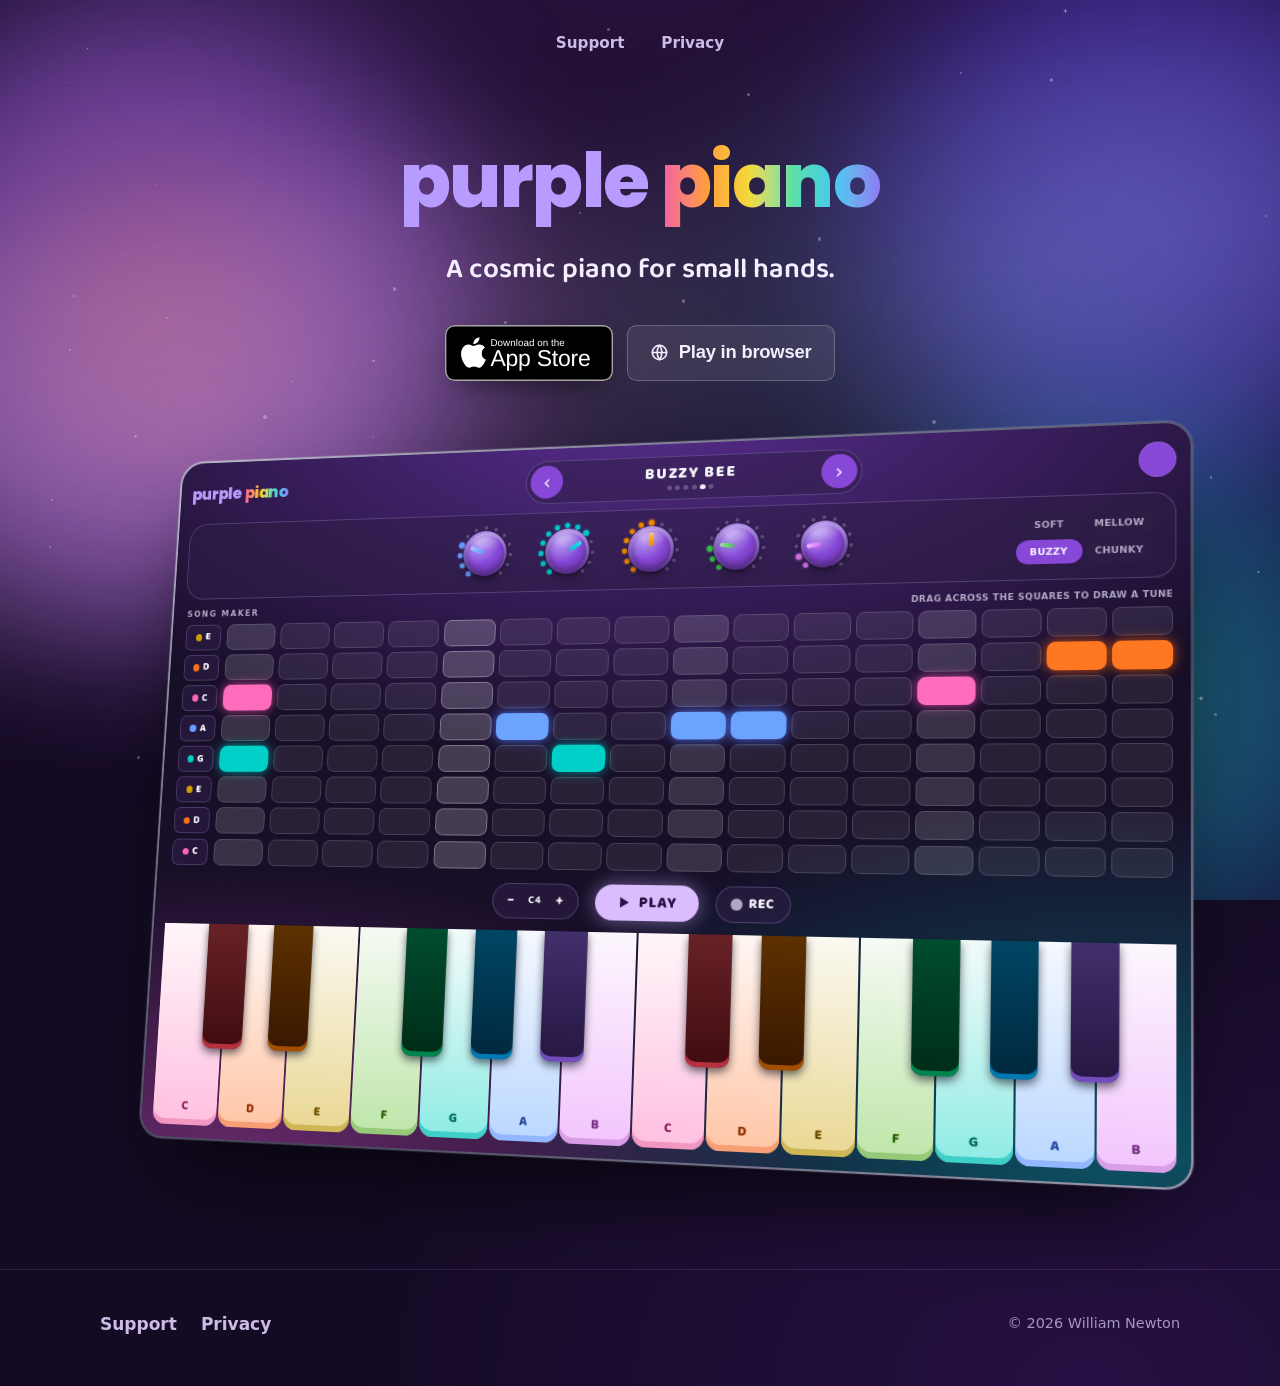
==== commit 19a429dd: "Launch the player by clicking the piano itself The mockup looked interactive but wasn't — the only w" ====
--- a/index.html
+++ b/index.html
@@ -19,7 +19,7 @@
   <link rel="preconnect" href="https://fonts.googleapis.com">
   <link rel="preconnect" href="https://fonts.gstatic.com" crossorigin>
   <link rel="stylesheet" href="https://fonts.googleapis.com/css2?family=Baloo+2:wght@600;700;800&family=Poppins:wght@800&display=swap">
-  <link rel="stylesheet" href="/style.css?v=3cd703e8">
+  <link rel="stylesheet" href="/style.css?v=32d1bafb">
 </head>
 <body>
   <a class="skip-link" href="#main">Skip to content</a>
@@ -124,7 +124,7 @@
     </div>
 
     <div class="stage">
-      <div class="ipad" role="img" aria-label="Purple Piano running on an iPad: the song maker grid with a drawn tune above a full rainbow keyboard.">
+      <a class="ipad" id="play-stage" href="https://playground.willnewton.dev/p/purple-piano" aria-label="Play Purple Piano in your browser — the song maker grid with a drawn tune above a full rainbow keyboard.">
       <div class="ipad-screen">
         <div class="app-bar">
           <span class="app-brand wordmark"><span class="wm-purple">purple</span><span class="wm-piano">piano</span></span>
@@ -235,7 +235,7 @@
           </div>
         </div>
       </div>
-      </div>
+      </a>
     </div>
   </main>
   <footer class="site-footer">
@@ -282,10 +282,11 @@
   </script>
 
   <script>
-    // Play-in-browser launch: lift the iPad while the button is hovered,
+    // Play-in-browser launch: lift the iPad while either trigger is hovered,
     // prefetch the player, then fly the iPad to fullscreen on click before
-    // navigating. Entirely progressive — with this script absent (or JS off)
-    // the button is a plain link that navigates immediately.
+    // navigating. Both the CTA button and the iPad mockup itself launch it.
+    // Entirely progressive — with this script absent (or JS off) each is a
+    // plain link that navigates immediately.
     (function () {
       var btn = document.getElementById('play-web');
       var ipad = document.querySelector('.ipad');
@@ -313,27 +314,16 @@
         if (reduce.matches) return;
         ipad.classList.toggle('is-lifted', on);
       }
-      btn.addEventListener('pointerenter', function () { warm(); lift(true); });
-      btn.addEventListener('pointerleave', function () { lift(false); });
-      btn.addEventListener('focus', function () { warm(); lift(true); });
-      btn.addEventListener('blur', function () { lift(false); });
-      btn.addEventListener('touchstart', warm, { passive: true });
-
-      // --- Launch ---
+
+      // --- The flight, shared by every trigger ---
       var launching = false;
-      btn.addEventListener('click', function (e) {
-        // Let modified clicks (new tab/window) and non-primary buttons behave
-        // normally — never trap a deliberate new-tab open in an animation.
-        if (e.metaKey || e.ctrlKey || e.shiftKey || e.altKey || e.button !== 0) return;
-        if (launching) { e.preventDefault(); return; }
-        if (reduce.matches) return; // straight navigation, no flight
-
-        e.preventDefault();
+      function launch() {
+        if (launching) return;
         launching = true;
         warm();
 
         // Fixed positioning is relative to the VIEWPORT, so measure the
-        // iPad's on-screen rect and, if the button was clicked while the
+        // iPad's on-screen rect and, if the trigger was used while the
         // panel sits below the fold, start the flight from a visible origin
         // instead — otherwise it would fly off the bottom of the screen.
         var r = ipad.getBoundingClientRect();
@@ -393,7 +383,29 @@
           if (ev.target === ipad && ev.propertyName === 'transform') go();
         });
         setTimeout(go, 900);
-      });
+      }
+
+      // --- Wire up a trigger ---
+      function arm(el) {
+        el.addEventListener('pointerenter', function () { warm(); lift(true); });
+        el.addEventListener('pointerleave', function () { lift(false); });
+        el.addEventListener('focus', function () { warm(); lift(true); });
+        el.addEventListener('blur', function () { lift(false); });
+        el.addEventListener('touchstart', warm, { passive: true });
+
+        el.addEventListener('click', function (e) {
+          // Let modified clicks (new tab/window) and non-primary buttons
+          // behave normally — never trap a deliberate new-tab open.
+          if (e.metaKey || e.ctrlKey || e.shiftKey || e.altKey || e.button !== 0) return;
+          if (launching) { e.preventDefault(); return; }
+          if (reduce.matches) return; // straight navigation, no flight
+          e.preventDefault();
+          launch();
+        });
+      }
+
+      arm(btn);
+      if (ipad.tagName === 'A') arm(ipad);
 
       // Coming back via the back button restores a cached page mid-flight;
       // clear the launch state so the site is usable again.
--- a/style.css
+++ b/style.css
@@ -255,6 +255,13 @@
      body's overflow-x guard still prevents horizontal scrollbars. */
 }
 .ipad {
+  /* The panel is a link: clicking it launches the player, same as the CTA.
+     `display: block` and the colour reset undo the inherited anchor styles. */
+  display: block;
+  color: inherit;
+  text-decoration: none;
+  cursor: pointer;
+  -webkit-tap-highlight-color: transparent;
   /* 86%, not 92%: the perspective tilt projects the near edge outward, and
      at mid widths (~700–1100px) the overhang crossed the viewport edge and
      got sliced flat. Wide screens still cap at 1060px. */
@@ -270,6 +277,13 @@
   transform-origin: 50% 60%;
   transition: transform .6s cubic-bezier(.22,.61,.36,1);
 }
+/* Keyboard focus: the panel is a launch control, so it must show focus.
+   Offset outward so the ring clears the device rim. */
+.ipad:focus-visible {
+  outline: 3px solid var(--accent-hot);
+  outline-offset: 6px;
+}
+
 .stage:hover .ipad { transform: rotateX(3deg) rotateY(-6deg) rotateZ(1deg); }
 
 /* The app's own chrome: --background mixed 86% with the royal-purple tint. */
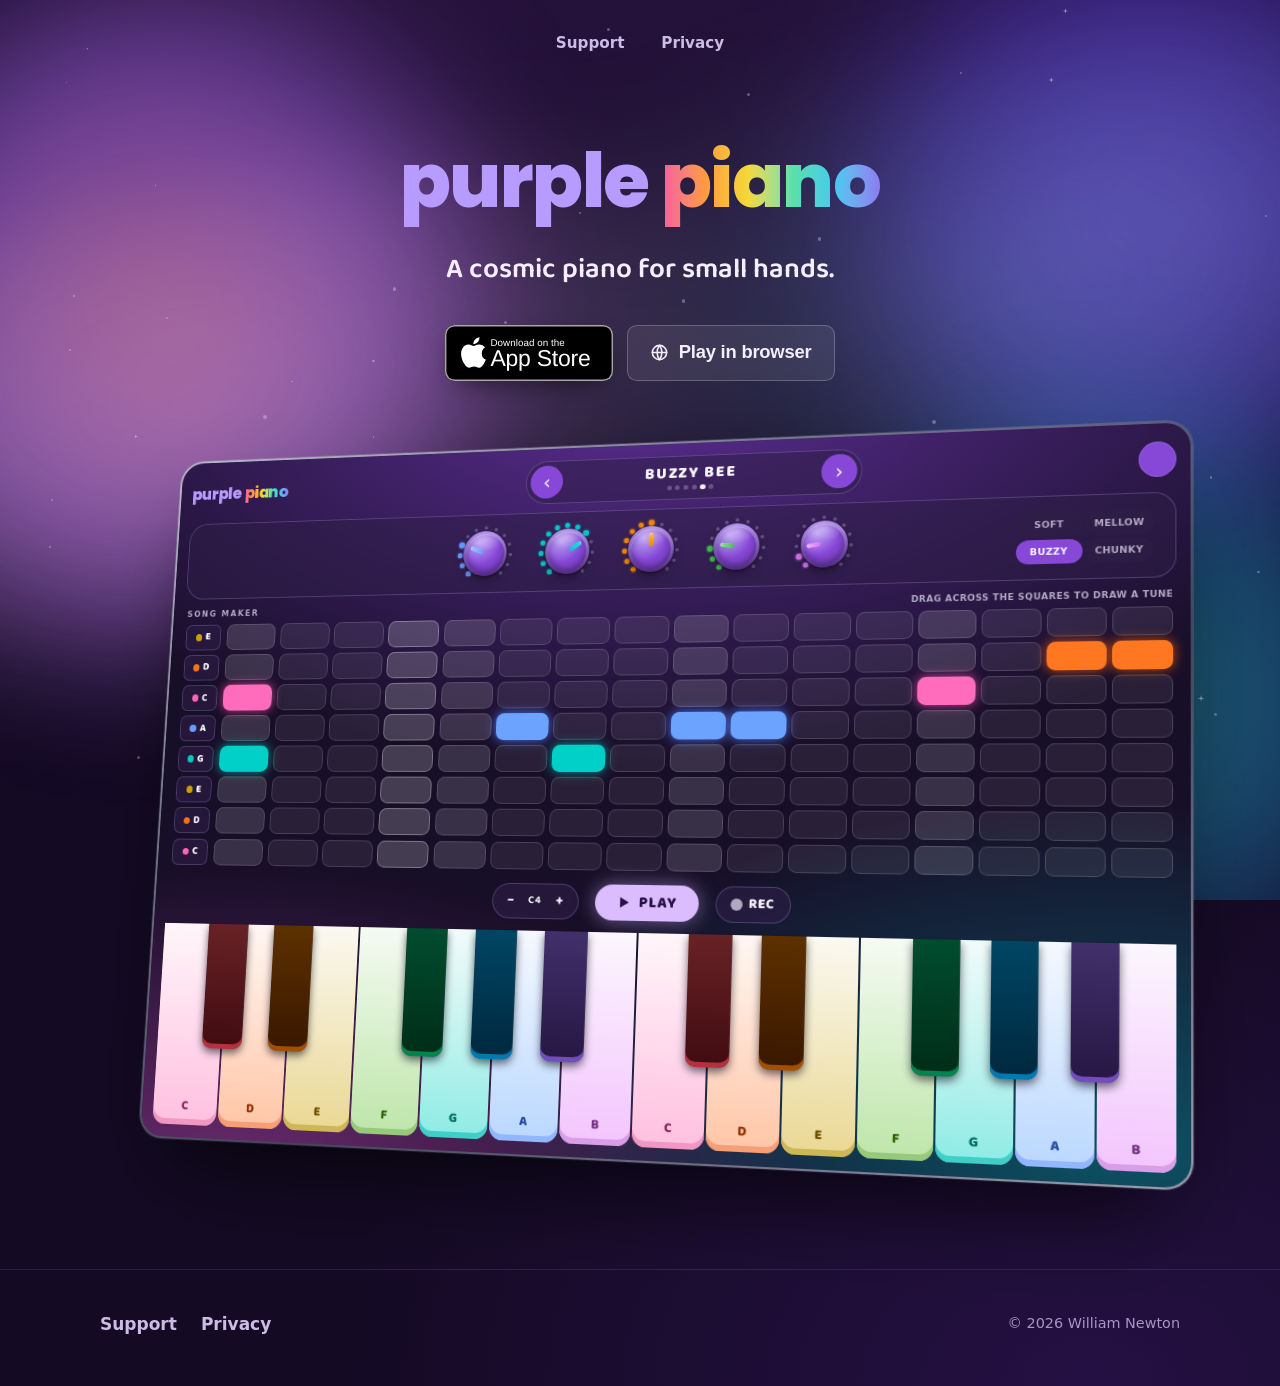
==== commit 9d59de32: "Land the launch flight on the player's exact first frame The flight used to zoom the iPad mockup (th" ====
--- a/index.html
+++ b/index.html
@@ -2,7 +2,7 @@
 <html lang="en">
 <head>
   <meta charset="utf-8">
-  <meta name="viewport" content="width=device-width, initial-scale=1">
+  <meta name="viewport" content="width=device-width, initial-scale=1, viewport-fit=cover">
   <title>Purple Piano — a cosmic piano for small hands</title>
   <meta name="description" content="A toddler-friendly rainbow piano for iPhone and iPad. No wrong notes, no ads, no internet, no data collected.">
   <meta name="theme-color" content="#140a24">
@@ -19,7 +19,7 @@
   <link rel="preconnect" href="https://fonts.googleapis.com">
   <link rel="preconnect" href="https://fonts.gstatic.com" crossorigin>
   <link rel="stylesheet" href="https://fonts.googleapis.com/css2?family=Baloo+2:wght@600;700;800&family=Poppins:wght@800&display=swap">
-  <link rel="stylesheet" href="/style.css?v=32d1bafb">
+  <link rel="stylesheet" href="/style.css?v=585de7dd">
 </head>
 <body>
   <a class="skip-link" href="#main">Skip to content</a>
@@ -248,6 +248,46 @@
     </div>
   </footer>
 
+  <!-- The player's opening frame, rebuilt at its real size: header strip
+       over the full-width keyboard, exactly as the app first paints (see
+       the launch script). The flight grows this from the iPad's screen to
+       the viewport, so the hand-off to the player is invisible. Keys and
+       stars are added by the script. Mirrors purple-piano.tsx,
+       synth-widget.tsx, preset-switcher.tsx and piano-keys.tsx in the
+       prototype repo — keep it in step when the player's chrome changes. -->
+  <template id="ppx-template">
+    <div class="ppx" aria-hidden="true">
+      <div class="ppx-sky"><div class="ppx-nebula"></div></div>
+      <div class="ppx-chrome">
+        <div class="ppx-header">
+          <span class="ppx-wordmark"><span class="ppx-wm-purple">purple </span><span class="ppx-wm-piano">piano</span></span>
+          <div class="ppx-widget-slot">
+            <div class="ppx-widget">
+              <div class="ppx-switcher">
+                <span class="ppx-arrow"><svg class="ppx-i20" viewBox="0 0 24 24" fill="none" stroke="currentColor" stroke-width="2" stroke-linecap="round" stroke-linejoin="round" aria-hidden="true"><path d="m15 18-6-6 6-6"/></svg></span>
+                <span class="ppx-center">
+                  <span class="ppx-chip"><svg class="ppx-i14" viewBox="0 0 24 24" fill="none" stroke="currentColor" stroke-width="2" stroke-linecap="round" stroke-linejoin="round" aria-hidden="true"><path d="M10 5H3"/><path d="M12 19H3"/><path d="M14 3v4"/><path d="M16 17v4"/><path d="M21 12h-9"/><path d="M21 19h-5"/><path d="M21 5h-7"/><path d="M8 10v4"/><path d="M8 12H3"/></svg></span>
+                  <span class="ppx-label">
+                    <span class="ppx-name-box"><span class="ppx-name">Bubble Pop</span></span>
+                    <span class="ppx-dots"><i></i><i></i><i></i><i></i><i></i><i></i><b></b></span>
+                  </span>
+                  <span class="ppx-chev"><svg class="ppx-i16" viewBox="0 0 24 24" fill="none" stroke="currentColor" stroke-width="2" stroke-linecap="round" stroke-linejoin="round" aria-hidden="true"><path d="m6 9 6 6 6-6"/></svg></span>
+                </span>
+                <span class="ppx-arrow"><svg class="ppx-i20" viewBox="0 0 24 24" fill="none" stroke="currentColor" stroke-width="2" stroke-linecap="round" stroke-linejoin="round" aria-hidden="true"><path d="m9 18 6-6-6-6"/></svg></span>
+              </div>
+            </div>
+          </div>
+          <div class="ppx-buttons">
+            <span class="ppx-btn"><svg class="ppx-play" viewBox="0 0 24 24" fill="none" stroke="currentColor" stroke-width="2" stroke-linecap="round" stroke-linejoin="round" aria-hidden="true"><path d="M5 5a2 2 0 0 1 3.008-1.728l11.997 6.998a2 2 0 0 1 .003 3.458l-12 7A2 2 0 0 1 5 19z"/></svg></span>
+            <span class="ppx-btn"><svg class="ppx-vol" viewBox="0 0 24 24" fill="none" stroke="currentColor" stroke-width="2" stroke-linecap="round" stroke-linejoin="round" aria-hidden="true"><path d="M11 4.702a.705.705 0 0 0-1.203-.498L6.413 7.587A1.4 1.4 0 0 1 5.416 8H3a1 1 0 0 0-1 1v6a1 1 0 0 0 1 1h2.416a1.4 1.4 0 0 1 .997.413l3.383 3.384A.705.705 0 0 0 11 19.298z"/><path d="M16 9a5 5 0 0 1 0 6"/><path d="M19.364 18.364a9 9 0 0 0 0-12.728"/></svg></span>
+            <span class="ppx-btn"><svg class="ppx-seq" viewBox="0 0 24 24" fill="currentColor" aria-hidden="true"><rect x="1.5" y="4" width="4.5" height="4.5" rx="1.25" opacity="0.32"/><rect x="1.5" y="9.75" width="4.5" height="4.5" rx="1.25" opacity="0.32"/><rect x="1.5" y="15.5" width="4.5" height="4.5" rx="1.25" opacity="1"/><rect x="7" y="4" width="4.5" height="4.5" rx="1.25" opacity="0.32"/><rect x="7" y="9.75" width="4.5" height="4.5" rx="1.25" opacity="1"/><rect x="7" y="15.5" width="4.5" height="4.5" rx="1.25" opacity="0.32"/><rect x="12.5" y="4" width="4.5" height="4.5" rx="1.25" opacity="0.32"/><rect x="12.5" y="9.75" width="4.5" height="4.5" rx="1.25" opacity="1"/><rect x="12.5" y="15.5" width="4.5" height="4.5" rx="1.25" opacity="0.32"/><rect x="18" y="4" width="4.5" height="4.5" rx="1.25" opacity="1"/><rect x="18" y="9.75" width="4.5" height="4.5" rx="1.25" opacity="0.32"/><rect x="18" y="15.5" width="4.5" height="4.5" rx="1.25" opacity="0.32"/></svg></span>
+          </div>
+        </div>
+      </div>
+      <div class="ppx-keybed-wrap"><div class="ppx-keybed"><div class="ppx-whites"></div><div class="ppx-blacks"></div></div></div>
+    </div>
+  </template>
+
   <script>
     // Cursor-reactive hero. Pointer-only, motion-safe, and purely decorative:
     // the page is fully correct with this script absent.
@@ -283,15 +323,21 @@
 
   <script>
     // Play-in-browser launch: lift the iPad while either trigger is hovered,
-    // prefetch the player, then fly the iPad to fullscreen on click before
-    // navigating. Both the CTA button and the iPad mockup itself launch it.
-    // Entirely progressive — with this script absent (or JS off) each is a
-    // plain link that navigates immediately.
+    // prefetch the player, then open it on click. Both the CTA button and the
+    // iPad mockup itself launch it. Entirely progressive — with this script
+    // absent (or JS off) each is a plain link that navigates immediately.
+    //
+    // The flight is built so the hand-off can't be seen: a replica of the
+    // player's opening frame (#ppx-template — header strip over the full
+    // keyboard, laid out at the real viewport size) fades in over the iPad's
+    // screen, then grows to fill the window. Its last frame is the player's
+    // first paint, so when the new page takes over nothing moves.
     (function () {
       var btn = document.getElementById('play-web');
       var ipad = document.querySelector('.ipad');
-      var stage = document.querySelector('.stage');
-      if (!btn || !ipad || !stage) return;
+      var screen = ipad && ipad.querySelector('.ipad-screen');
+      var tpl = document.getElementById('ppx-template');
+      if (!btn || !ipad || !screen || !tpl || !('content' in tpl)) return;
 
       var reduce = window.matchMedia('(prefers-reduced-motion: reduce)');
       var url = btn.getAttribute('href');
@@ -307,6 +353,7 @@
         l.href = url;
         l.as = 'document';
         document.head.appendChild(l);
+        replica();
       }
 
       // --- Hover lift ---
@@ -315,74 +362,163 @@
         ipad.classList.toggle('is-lifted', on);
       }
 
+      // --- The player's opening frame ---
+      // Keys and stars are generated from the same formulas the player uses
+      // (piano-keys.tsx, data.ts) rather than copied as markup.
+      var HUES = [350, 20, 45, 70, 95, 135, 165, 190, 225, 265, 295, 320];
+      var NAMES = ['C', 'C#', 'D', 'D#', 'E', 'F', 'F#', 'G', 'G#', 'A', 'A#', 'B'];
+      // Computer-key hints by offset from the lowest key (KEY_OFFSETS).
+      var HINTS = 'awsedftgyhujkolp;';
+      var BASE_MIDI = 60, MIN_WHITE = 7, MAX_WHITE = 15;
+
+      function note(midi, l, c, a) {
+        return 'oklch(' + l + ' ' + c + ' ' + HUES[midi % 12] + (a == null ? '' : ' / ' + a) + ')';
+      }
+      function isBlack(midi) { return NAMES[midi % 12].length > 1; }
+      function el(tag, cls, css) {
+        var e = document.createElement(tag);
+        if (cls) e.className = cls;
+        if (css) e.style.cssText = css;
+        return e;
+      }
+      function hint(midi, cls, color) {
+        var h = HINTS.charAt(midi - BASE_MIDI);
+        if (!h) return null;
+        var s = el('span', cls, 'color:' + color);
+        s.textContent = h;
+        return s;
+      }
+      // A key only shows once the keybed is wide enough for `count` whites.
+      function countClass(count) { return count > MIN_WHITE ? ' ppx-key-' + count : ''; }
+
+      // Deterministic star field (buildStars in data.ts): one star per cell
+      // of an 8 x 6 grid, jittered within it.
+      function hash(i, salt) {
+        var x = Math.sin(i * 127.1 + salt * 311.7) * 43758.5453;
+        return x - Math.floor(x);
+      }
+      function round2(n) { return Math.round(n * 100) / 100; }
+
+      var app = null;
+      function replica() {
+        if (app) return app;
+        app = tpl.content.firstElementChild.cloneNode(true);
+
+        var sky = app.querySelector('.ppx-sky');
+        for (var i = 0; i < 48; i++) {
+          var x = round2(Math.max(0, Math.min(99, (i % 8 + 0.5 + (hash(i, 1) - 0.5) * 0.7) * 12.5)));
+          var y = round2(Math.max(0, Math.min(99, (Math.floor(i / 8) + 0.5 + (hash(i, 2) - 0.5) * 0.7) * (100 / 6))));
+          var size = round2(1 + hash(i, 3) * 2.6);
+          var sparkle = hash(i, 6) > 0.84;
+          var d = sparkle ? size * 2 : size;
+          sky.appendChild(el('span', sparkle ? 'ppx-star ppx-sparkle' : 'ppx-star',
+            'left:' + x + '%;top:' + y + '%;width:' + d + 'px;height:' + d + 'px'));
+        }
+
+        var whites = [];
+        for (var m = BASE_MIDI; whites.length < MAX_WHITE; m++) if (!isBlack(m)) whites.push(m);
+
+        var wrow = app.querySelector('.ppx-whites');
+        whites.forEach(function (midi, index) {
+          var k = el('span', 'ppx-white' + countClass(index + 1),
+            'background:linear-gradient(180deg,' + note(midi, 0.98, 0.01) + ' 0%,' + note(midi, 0.88, 0.09) + ' 100%);' +
+            'box-shadow:inset 0 -6px 0 ' + note(midi, 0.78, 0.12));
+          var h = hint(midi, 'ppx-hint', note(midi, 0.62, 0.04));
+          if (h) k.appendChild(h);
+          var letter = el('span', 'ppx-letter', 'color:' + note(midi, 0.45, 0.15));
+          letter.textContent = NAMES[midi % 12];
+          k.appendChild(letter);
+          wrow.appendChild(k);
+        });
+
+        var brow = app.querySelector('.ppx-blacks');
+        whites.slice(0, -1).forEach(function (white, index) {
+          var midi = white + 1;
+          if (!isBlack(midi)) return;
+          var k = el('span', 'ppx-black' + countClass(index + 2),
+            'left:calc(' + (index + 1) + ' * 100% / var(--ppx-whites));' +
+            'background:linear-gradient(180deg,' + note(midi, 0.36, 0.1) + ' 0%,' + note(midi, 0.25, 0.08) + ' 100%);' +
+            'box-shadow:inset 0 -5px 0 ' + note(midi, 0.52, 0.17) + ',0 4px 8px oklch(0.15 0.03 275 / 0.6)');
+          var h = hint(midi, 'ppx-hint', note(midi, 0.78, 0.06));
+          if (h) k.appendChild(h);
+          brow.appendChild(k);
+        });
+        return app;
+      }
+
       // --- The flight, shared by every trigger ---
       var launching = false;
+      var themeMeta = document.querySelector('meta[name="theme-color"]');
+      var anims = [];
+
       function launch() {
         if (launching) return;
         launching = true;
         warm();
-
-        // Fixed positioning is relative to the VIEWPORT, so measure the
-        // iPad's on-screen rect and, if the trigger was used while the
-        // panel sits below the fold, start the flight from a visible origin
-        // instead — otherwise it would fly off the bottom of the screen.
-        var r = ipad.getBoundingClientRect();
-        var vw = window.innerWidth, vh = window.innerHeight;
-
-        // Pin the panel where it currently sits on screen. If it is mostly
-        // below the fold (the button sits above it), lift the start point so
-        // the flight begins from something the reader can actually see.
-        var originTop = r.top;
-        var maxTop = vh - r.height * 0.55;
-        if (originTop > maxTop) originTop = maxTop;
-
-        ipad.style.setProperty('--fly-x', r.left + 'px');
-        ipad.style.setProperty('--fly-y', originTop + 'px');
-        ipad.style.setProperty('--fly-w', r.width + 'px');
-        ipad.style.setProperty('--fly-h', r.height + 'px');
-        // .stage sets `perspective`, which makes it a containing block for
-        // fixed-position descendants. Drop it first, or the flying panel
-        // anchors to the stage instead of the viewport.
-        stage.classList.add('is-releasing');
-        ipad.classList.add('is-flying');
+        var frame = replica();
+
+        // Freeze the page (this drops the scrollbar, so it goes first: the
+        // measurements below must see the final layout).
+        document.documentElement.classList.add('is-launching');
+
+        // Where the screen sits once the tilt is off — the panel settles
+        // flat while the replica fades in over it.
+        ipad.classList.add('is-measuring');
+        var r = screen.getBoundingClientRect();
+        var radius = parseFloat(getComputedStyle(screen).borderTopLeftRadius) || 0;
+        ipad.classList.remove('is-measuring');
+        void ipad.offsetWidth;
+        ipad.classList.add('is-launched');
+
+        // A trigger used while the panel sits below the fold (the CTA is
+        // above it on phones) starts from a visible point instead.
+        var vh = window.innerHeight;
+        var top = Math.min(r.top, vh - r.height * 0.55);
 
         var veil = document.createElement('div');
         veil.className = 'launch-veil';
         document.body.appendChild(veil);
-
-        var scale = Math.max(vw / r.width, vh / r.height) * 1.06;
-        var dx = (vw / 2) - (r.left + r.width / 2);
-        var dy = (vh / 2) - (originTop + r.height / 2);
-
-        // Commit the starting position before applying the transition
-        // target, or the browser collapses both into one style change and
-        // there is nothing to animate. Reading offsetWidth forces that
-        // synchronously — unlike a rAF chain, it cannot be throttled or
-        // skipped in a background tab.
-        void ipad.offsetWidth;
-
-        document.documentElement.classList.add('is-launching');
+        document.body.appendChild(frame);
+
+        // The replica is laid out at the viewport's width from the start, so
+        // its header, key count and breakpoints are final throughout; only
+        // its height stretches (the keys absorb it, as in the player) while
+        // a uniform scale maps it onto the screen. Scale and height move on
+        // one curve, and its end state is the player's first frame.
+        var vw = frame.offsetWidth;
+        var H = frame.offsetHeight;
+        var s0 = r.width / vw;
+        var h0 = r.height / s0;
+
+        anims.push(frame.animate([
+          { transform: 'translate(' + r.left + 'px,' + top + 'px) scale(' + s0 + ')', height: h0 + 'px', borderRadius: radius / s0 + 'px' },
+          { transform: 'translate(0px,0px) scale(1)', height: H + 'px', borderRadius: '0px' }
+        ], { duration: 760, delay: 110, easing: 'cubic-bezier(.7,0,.2,1)', fill: 'both' }));
+        anims.push(frame.animate([{ opacity: 0 }, { opacity: 1 }],
+          { duration: 180, delay: 40, easing: 'ease-out', fill: 'both' }));
+
         veil.classList.add('on');
-        ipad.style.setProperty('--fly-dx', dx + 'px');
-        ipad.style.setProperty('--fly-dy', dy + 'px');
-        ipad.style.setProperty('--fly-scale', scale.toFixed(3));
-        ipad.classList.add('go');
-
-        // Navigate when the flight finishes — with a timer as the backstop
-        // so a dropped transitionend can never strand the user here.
+        // Safari tints its toolbars from theme-color; without one it samples
+        // the page, which from here on is the player's own header.
+        if (themeMeta) themeMeta.remove();
+
+        // Navigate when the flight lands — with a timer as the backstop so a
+        // dropped finish event can never strand the user here. The replica
+        // stays up until the player paints over it.
         var went = false;
         function go() {
           if (went) return;
           went = true;
+          // Swap the animated end state for the same frame as plain styles:
+          // a layer left on the compositor keeps the raster from mid-flight,
+          // a shade softer than the page that replaces it.
+          frame.classList.add('is-landed');
+          anims.forEach(function (a) { a.cancel(); });
+          anims = [];
           window.location.href = url;
         }
-        ipad.addEventListener('transitionend', function (ev) {
-          // transitionend bubbles: the sequencer's key presses end their own
-          // transform transitions during the flight, so only the panel's own
-          // transform may trigger the navigation.
-          if (ev.target === ipad && ev.propertyName === 'transform') go();
-        });
-        setTimeout(go, 900);
+        anims[0].finished.then(go, function () {});
+        setTimeout(go, 2000);
       }
 
       // --- Wire up a trigger ---
@@ -398,11 +534,17 @@
           // behave normally — never trap a deliberate new-tab open.
           if (e.metaKey || e.ctrlKey || e.shiftKey || e.altKey || e.button !== 0) return;
           if (launching) { e.preventDefault(); return; }
-          if (reduce.matches) return; // straight navigation, no flight
+          if (reduce.matches || !frameSupported) return; // straight navigation, no flight
           e.preventDefault();
           launch();
         });
       }
+
+      // The replica needs the Web Animations API and container queries (for
+      // the key count); anywhere without them a plain navigation is better
+      // than a replica that doesn't match.
+      var frameSupported = typeof Element.prototype.animate === 'function' &&
+        !!(window.CSS && CSS.supports && CSS.supports('container-type', 'inline-size'));
 
       arm(btn);
       if (ipad.tagName === 'A') arm(ipad);
@@ -412,9 +554,12 @@
       window.addEventListener('pageshow', function (ev) {
         if (!ev.persisted) return;
         launching = false;
-        ipad.classList.remove('is-flying', 'go', 'is-lifted');
-        stage.classList.remove('is-releasing');
+        anims.forEach(function (a) { a.cancel(); });
+        anims = [];
+        if (app) { app.remove(); app.classList.remove('is-landed'); }
+        ipad.classList.remove('is-launched', 'is-lifted');
         document.documentElement.classList.remove('is-launching');
+        if (themeMeta && !themeMeta.isConnected) document.head.appendChild(themeMeta);
         var v = document.querySelector('.launch-veil');
         if (v) v.remove();
       });
--- a/style.css
+++ b/style.css
@@ -76,7 +76,10 @@
 }
 
 /* ---------- Layout ---------- */
-.wrap { width: min(100% - 2.5rem, var(--wrap)); margin-inline: auto; position: relative; z-index: 1; }
+/* The home page uses viewport-fit=cover (so the launch replica can reach
+   the glass edges like the player does); the insets keep content clear of
+   a landscape iPhone's notch. They are 0 everywhere else. */
+.wrap { width: min(100% - 2.5rem - env(safe-area-inset-left, 0px) - env(safe-area-inset-right, 0px), var(--wrap)); margin-inline: auto; position: relative; z-index: 1; }
 
 .skip-link {
   position: absolute; left: -9999px; top: 0;
@@ -542,8 +545,9 @@
 }
 
 /* ---------- Launch: hover lift + zoom to fullscreen ----------
-   The iPad rises toward the reader while the play button is hovered, then
-   flies up to fill the viewport on click while the target page preloads. */
+   The iPad rises toward the reader while the play button is hovered; on
+   click its screen becomes the player and grows to fill the viewport while
+   the target page preloads. */
 
 /* Hover lift. .is-lifted is set by script on pointer enter/leave so the
    effect reads from the BUTTON, not from hovering the iPad itself. */
@@ -566,66 +570,44 @@
   pointer-events: none;
 }
 .stage .ipad.is-lifted::after { opacity: 1; }
-.ipad.is-flying::after { display: none; }
-
-/* While launching, the iPad is promoted to a fixed layer and scaled to fill
-   the viewport. --fly-* are measured and set by script so the element starts
-   exactly where it already sits — no jump at the hand-off. */
-/* .stage sets `perspective`, which makes it a containing block for fixed
-   descendants — so a flying iPad would anchor to the stage, not the
-   viewport. Drop the perspective while a launch is in flight.
-   And because .stage's z-index:1 makes it a stacking context, the flying
-   panel's own z-index only counts inside it — the body-level veil (z 55)
-   was painting over the panel and reading as a fade to black. Lift the
-   whole stage above the veil so the panel holds at full opacity right up
-   to the hand-off to the real app. */
-.stage.is-releasing { perspective: none; z-index: 61; }
-
-.ipad.is-flying {
-  position: fixed;
-  left: var(--fly-x); top: var(--fly-y);
-  width: var(--fly-w); height: var(--fly-h);
-  margin: 0;
-  z-index: 60;
-  transform: none;
-  transition: none;
-  will-change: transform;
-}
-.ipad.is-flying.go {
-  transform: translate3d(var(--fly-dx), var(--fly-dy), 0) scale(var(--fly-scale));
-  transition: transform .72s cubic-bezier(.7,0,.2,1),
-              border-radius .72s cubic-bezier(.7,0,.2,1);
-  border-radius: 0;
-}
-
-/* Curtain fades the page out behind the flying iPad. */
+
+/* Launch. The flight itself is the player replica below (.ppx); the panel
+   just settles flat underneath it while the replica fades in over its
+   screen. .is-measuring removes the tilt for one synchronous measurement
+   of that flat rect. */
+.stage .ipad.is-measuring { transform: none; transition: none; }
+.stage .ipad.is-launched { transform: none; transition: transform .22s ease-out; }
+.ipad.is-launched::after { display: none; }
+
+/* Curtain fades the page out behind the growing replica, in the player's
+   own background colour so the replica's edges melt into it. */
 .launch-veil {
   position: fixed; inset: 0; z-index: 55;
-  background: oklch(0.19 0.05 300);
+  background: color-mix(in oklab, oklch(0.145 0 0) 86%, oklch(0.55 0.21 300));
   opacity: 0;
   pointer-events: none;
-  /* Eases in behind the panel and deliberately trails it, so the iPad is
-     never hidden behind the curtain it is flying in front of. */
   transition: opacity .55s ease .12s;
 }
 .launch-veil.on { opacity: 1; }
 
-/* Anything that isn't the iPad recedes during the flight. */
+/* The page recedes during the flight. The stage waits until the replica
+   has faded in over the panel. */
 .is-launching .site-header,
 .is-launching .hero,
 .is-launching .site-footer,
 .is-launching .cosmos,
-.is-launching .stars {
+.is-launching .stars,
+.is-launching .stage {
   opacity: 0;
   transition: opacity .45s ease;
   pointer-events: none;
 }
+.is-launching .stage { transition-delay: .2s; }
 .is-launching { overflow: hidden; }
 
 @media (prefers-reduced-motion: reduce) {
   .stage .ipad.is-lifted { transform: none; }
   .ipad::after { transition: none; }
-  .ipad.is-flying.go { transition: none; }
   .launch-veil { transition: none; }
 }
 
@@ -753,3 +735,213 @@
   .site-header .wrap { justify-content: center; }
   .site-footer .wrap { flex-direction: column; text-align: center; }
 }
+
+/* ---------- Player replica (launch flight) ----------
+   The player's opening frame — piano-only mode, dark theme, default preset —
+   rebuilt from its source (prototype repo: app/prototypes/purple-piano/):
+   Tailwind sizes turned into px, and the chrome colours computed exactly the
+   way the player does, by mixing the dark theme tokens with the royal-purple
+   tint. The flight ends on this, so any drift from the player shows up as a
+   jump at the hand-off: when the player's header or keys change, change
+   this too. */
+.ppx {
+  /* Dark theme tokens (globals.css .dark) and the chrome tint. */
+  --t-background: oklch(0.145 0 0);
+  --t-foreground: oklch(0.985 0 0);
+  --t-card: oklch(0.205 0 0);
+  --t-primary: oklch(0.87 0 0);
+  --t-muted-foreground: oklch(0.708 0 0);
+  --t-accent: oklch(0.30 0.07 275);
+  --t-border: oklch(1 0 0 / 10%);
+  --t-chart-2: oklch(0.623 0.214 259.815);
+  --t-chart-3: oklch(0.546 0.245 262.881);
+  --t-chart-4: oklch(0.488 0.243 264.376);
+  --tint: oklch(0.55 0.21 300);
+  /* CHROME_MIX in purple-piano.tsx. */
+  --background: color-mix(in oklab, var(--t-background) 86%, var(--tint));
+  --foreground: var(--t-foreground);
+  --card: color-mix(in oklab, var(--t-card) 76%, var(--tint));
+  --primary: color-mix(in oklab, var(--t-primary) 60%, var(--tint));
+  --primary-foreground: oklch(0.205 0 0);
+  --muted-foreground: color-mix(in oklab, var(--t-muted-foreground) 84%, var(--tint));
+  --accent: color-mix(in oklab, var(--t-accent) 68%, var(--tint));
+  --border: color-mix(in oklab, var(--t-border) 74%, var(--tint));
+  --chart-2: color-mix(in oklab, var(--t-chart-2) 60%, var(--tint));
+  --chart-3: color-mix(in oklab, var(--t-chart-3) 60%, var(--tint));
+  --chart-4: color-mix(in oklab, var(--t-chart-4) 60%, var(--tint));
+
+  position: fixed; left: 0; top: 0; z-index: 70;
+  width: 100vw; height: 100vh; height: 100dvh;
+  display: flex; flex-direction: column;
+  overflow: hidden;
+  padding-top: env(safe-area-inset-top, 0px);
+  background: var(--background);
+  color: var(--foreground);
+  font-family: ui-sans-serif, system-ui, sans-serif, "Apple Color Emoji", "Segoe UI Emoji", "Segoe UI Symbol", "Noto Color Emoji";
+  font-size: 16px; line-height: 1.5; font-weight: 400; text-align: left;
+  -webkit-font-smoothing: antialiased; -moz-osx-font-smoothing: grayscale;
+  user-select: none; -webkit-user-select: none;
+  transform-origin: 0 0;
+  opacity: 0;
+  will-change: transform, opacity;
+  cursor: default;
+}
+.ppx.is-landed { opacity: 1; will-change: auto; }
+.ppx svg { display: block; flex: none; }
+
+/* StarField: nebula wash + deterministic stars, shown at rest (the player's
+   twinkle only starts after each star's delay). */
+.ppx-sky { position: absolute; inset: 0; z-index: 0; overflow: hidden; pointer-events: none; }
+.ppx-nebula {
+  position: absolute; inset: 0;
+  background:
+    radial-gradient(120% 90% at 50% -10%, var(--accent) 0%, transparent 62%),
+    radial-gradient(85% 65% at 10% 106%, color-mix(in oklab, var(--chart-4) 58%, transparent) 0%, transparent 70%),
+    radial-gradient(85% 65% at 94% 96%, color-mix(in oklab, var(--chart-3) 48%, transparent) 0%, transparent 70%),
+    radial-gradient(65% 50% at 80% 6%, color-mix(in oklab, var(--chart-2) 38%, transparent) 0%, transparent 70%);
+}
+.ppx-star {
+  position: absolute; border-radius: 9999px; opacity: .45;
+  background: color-mix(in oklab, var(--foreground) 70%, transparent);
+}
+.ppx-sparkle {
+  border-radius: 0; opacity: .8;
+  clip-path: polygon(50% 0%, 60% 40%, 100% 50%, 60% 60%, 50% 100%, 40% 60%, 0% 50%, 40% 40%);
+}
+
+/* Header strip. */
+.ppx-chrome {
+  position: relative; z-index: 10; flex: none;
+  display: flex; flex-direction: column;
+  padding-left: env(safe-area-inset-left, 0px);
+  padding-right: env(safe-area-inset-right, 0px);
+}
+.ppx-header {
+  position: relative; z-index: 10;
+  display: flex; flex-wrap: wrap; align-items: flex-start;
+  gap: 8px; padding: 8px 12px 4px;
+}
+.ppx-wordmark {
+  display: flex; align-items: center; height: 52px;
+  white-space: nowrap;
+  font-family: ui-rounded, "SF Pro Rounded", "Arial Rounded MT Bold", system-ui, sans-serif;
+  font-size: 20px; line-height: 1; font-weight: 900;
+  letter-spacing: -0.025em; text-transform: lowercase;
+}
+.ppx-wm-purple, .ppx-wm-piano {
+  -webkit-background-clip: text; background-clip: text; color: transparent;
+}
+.ppx-wm-purple { background-image: linear-gradient(90deg, #8b5cf6, #c4b5fd); }
+.ppx-wm-piano { background-image: linear-gradient(90deg, #96a0f8, #f2c14e, #fb8a5c, #4ade80, #2dd4bf, #8b5cf6); }
+
+.ppx-widget-slot { order: 9999; display: flex; justify-content: center; width: 100%; }
+.ppx-widget {
+  width: 100%; max-width: 32rem;
+  border: 1px solid color-mix(in oklab, var(--border) 60%, transparent);
+  border-radius: 28px;
+  background: color-mix(in oklab, var(--card) 50%, transparent);
+  -webkit-backdrop-filter: blur(12px); backdrop-filter: blur(12px);
+}
+.ppx-switcher { display: flex; align-items: center; gap: 6px; width: 100%; padding: 6px; }
+.ppx-arrow {
+  display: grid; place-items: center; flex: none;
+  width: 40px; height: 40px; border-radius: 9999px;
+  background: var(--primary); color: var(--primary-foreground);
+}
+.ppx-center {
+  display: flex; align-items: center; gap: 6px;
+  flex: 1 1 0%; min-width: 0; height: 40px;
+  padding: 0 6px; border-radius: 9999px;
+}
+.ppx-chip {
+  display: grid; place-items: center; flex: none;
+  width: 28px; height: 28px; border-radius: 9999px;
+  border: 1px solid color-mix(in oklab, var(--border) 60%, transparent);
+  background: color-mix(in oklab, var(--card) 70%, transparent);
+  color: color-mix(in oklab, var(--foreground) 80%, transparent);
+}
+.ppx-label { display: block; flex: 1 1 0%; min-width: 0; text-align: center; }
+.ppx-name-box { position: relative; display: block; overflow: hidden; }
+.ppx-name {
+  display: block; overflow: hidden; text-overflow: ellipsis; white-space: nowrap;
+  font-size: 16px; line-height: 1.25; font-weight: 900;
+  text-transform: uppercase; letter-spacing: .12em;
+}
+.ppx-dots { position: relative; display: flex; justify-content: center; gap: 4px; margin-top: 2px; }
+.ppx-dots i, .ppx-dots b { width: 6px; height: 6px; border-radius: 9999px; }
+.ppx-dots i { background: color-mix(in oklab, var(--foreground) 25%, transparent); }
+/* The bright dot on the first of six presets: (0 - 2.5) x 10px. */
+.ppx-dots b {
+  position: absolute; top: 0; left: 50%; margin-left: -3px;
+  background: var(--foreground); transform: translateX(-25px);
+}
+.ppx-chev { display: grid; place-items: center; flex: none; width: 28px; height: 28px; color: var(--muted-foreground); }
+
+.ppx-buttons { display: flex; align-items: center; gap: 6px; height: 52px; margin-left: auto; }
+.ppx-btn {
+  display: grid; place-items: center;
+  width: 40px; height: 40px; border-radius: 9999px;
+  border: 1px solid color-mix(in oklab, var(--border) 60%, transparent);
+  background: color-mix(in oklab, var(--card) 60%, transparent);
+}
+.ppx-i20 { width: 20px; height: 20px; }
+.ppx-i16, .ppx-play, .ppx-vol { width: 16px; height: 16px; }
+.ppx-i14 { width: 14px; height: 14px; }
+.ppx-play { transform: translateX(1px); }
+.ppx-seq { width: 20px; height: 20px; }
+
+/* Keyboard: all fifteen white keys, with the count shown picked from the
+   keybed's width — round(width / 76px) clamped to 7–15, the same container
+   queries the player uses (globals.css .pp-keybed). */
+.ppx-keybed-wrap { position: relative; z-index: 10; flex: 1 1 0%; min-height: 0; width: 100%; padding-top: 4px; }
+.ppx-keybed { position: relative; width: 100%; height: 100%; container-type: inline-size; }
+.ppx-keybed > * { --ppx-whites: 7; }
+.ppx-whites { display: flex; gap: 2px; width: 100%; height: 100%; }
+.ppx-white {
+  position: relative; display: flex; flex: 1 1 0%; min-width: 0;
+  flex-direction: column; align-items: center; justify-content: flex-end;
+  padding-bottom: 8px; border-radius: 0 0 14px 14px;
+}
+.ppx-blacks { position: absolute; inset: 0; }
+.ppx-black {
+  position: absolute; top: 0; display: flex; height: 62%;
+  width: calc(60% / var(--ppx-whites));
+  flex-direction: column; align-items: center; justify-content: flex-end;
+  padding-bottom: 6px; border-radius: 0 0 10px 10px;
+  transform: translateX(-50%);
+}
+.ppx-hint { display: none; font-size: 10px; font-weight: 700; text-transform: uppercase; }
+.ppx-white .ppx-hint { margin-bottom: 4px; }
+.ppx-letter { font-size: 14px; line-height: 20px; font-weight: 900; }
+
+/* After the key rules above, so the hidden state wins. */
+.ppx-key-8, .ppx-key-9, .ppx-key-10, .ppx-key-11, .ppx-key-12, .ppx-key-13, .ppx-key-14, .ppx-key-15 { display: none; }
+@container (min-width: 570px) { .ppx-keybed > * { --ppx-whites: 8; } .ppx-key-8 { display: flex; } }
+@container (min-width: 646px) { .ppx-keybed > * { --ppx-whites: 9; } .ppx-key-9 { display: flex; } }
+@container (min-width: 722px) { .ppx-keybed > * { --ppx-whites: 10; } .ppx-key-10 { display: flex; } }
+@container (min-width: 798px) { .ppx-keybed > * { --ppx-whites: 11; } .ppx-key-11 { display: flex; } }
+@container (min-width: 874px) { .ppx-keybed > * { --ppx-whites: 12; } .ppx-key-12 { display: flex; } }
+@container (min-width: 950px) { .ppx-keybed > * { --ppx-whites: 13; } .ppx-key-13 { display: flex; } }
+@container (min-width: 1026px) { .ppx-keybed > * { --ppx-whites: 14; } .ppx-key-14 { display: flex; } }
+@container (min-width: 1102px) { .ppx-keybed > * { --ppx-whites: 15; } .ppx-key-15 { display: flex; } }
+
+/* Tailwind's sm: breakpoint. */
+@media (min-width: 640px) {
+  .ppx-header { gap: 16px; padding: 12px 20px 8px; }
+  .ppx-wordmark { height: 56px; font-size: 24px; }
+  .ppx-widget-slot { order: 0; flex: 1 1 0%; width: auto; }
+  .ppx-switcher { gap: 8px; }
+  .ppx-arrow, .ppx-btn { width: 44px; height: 44px; }
+  .ppx-center { height: 44px; }
+  .ppx-name { font-size: 20px; }
+  .ppx-buttons { height: 56px; }
+  .ppx-play, .ppx-vol { width: 20px; height: 20px; }
+  .ppx-seq { width: 24px; height: 24px; }
+  .ppx-white { padding-bottom: 12px; border-radius: 0 0 18px 18px; }
+  .ppx-black { padding-bottom: 8px; border-radius: 0 0 14px 14px; }
+  .ppx-letter { font-size: 18px; line-height: 28px; }
+}
+/* Key hints only where a physical keyboard is likely (sm:pointer-fine:). */
+@media (min-width: 640px) and (pointer: fine) {
+  .ppx-hint { display: block; }
+}
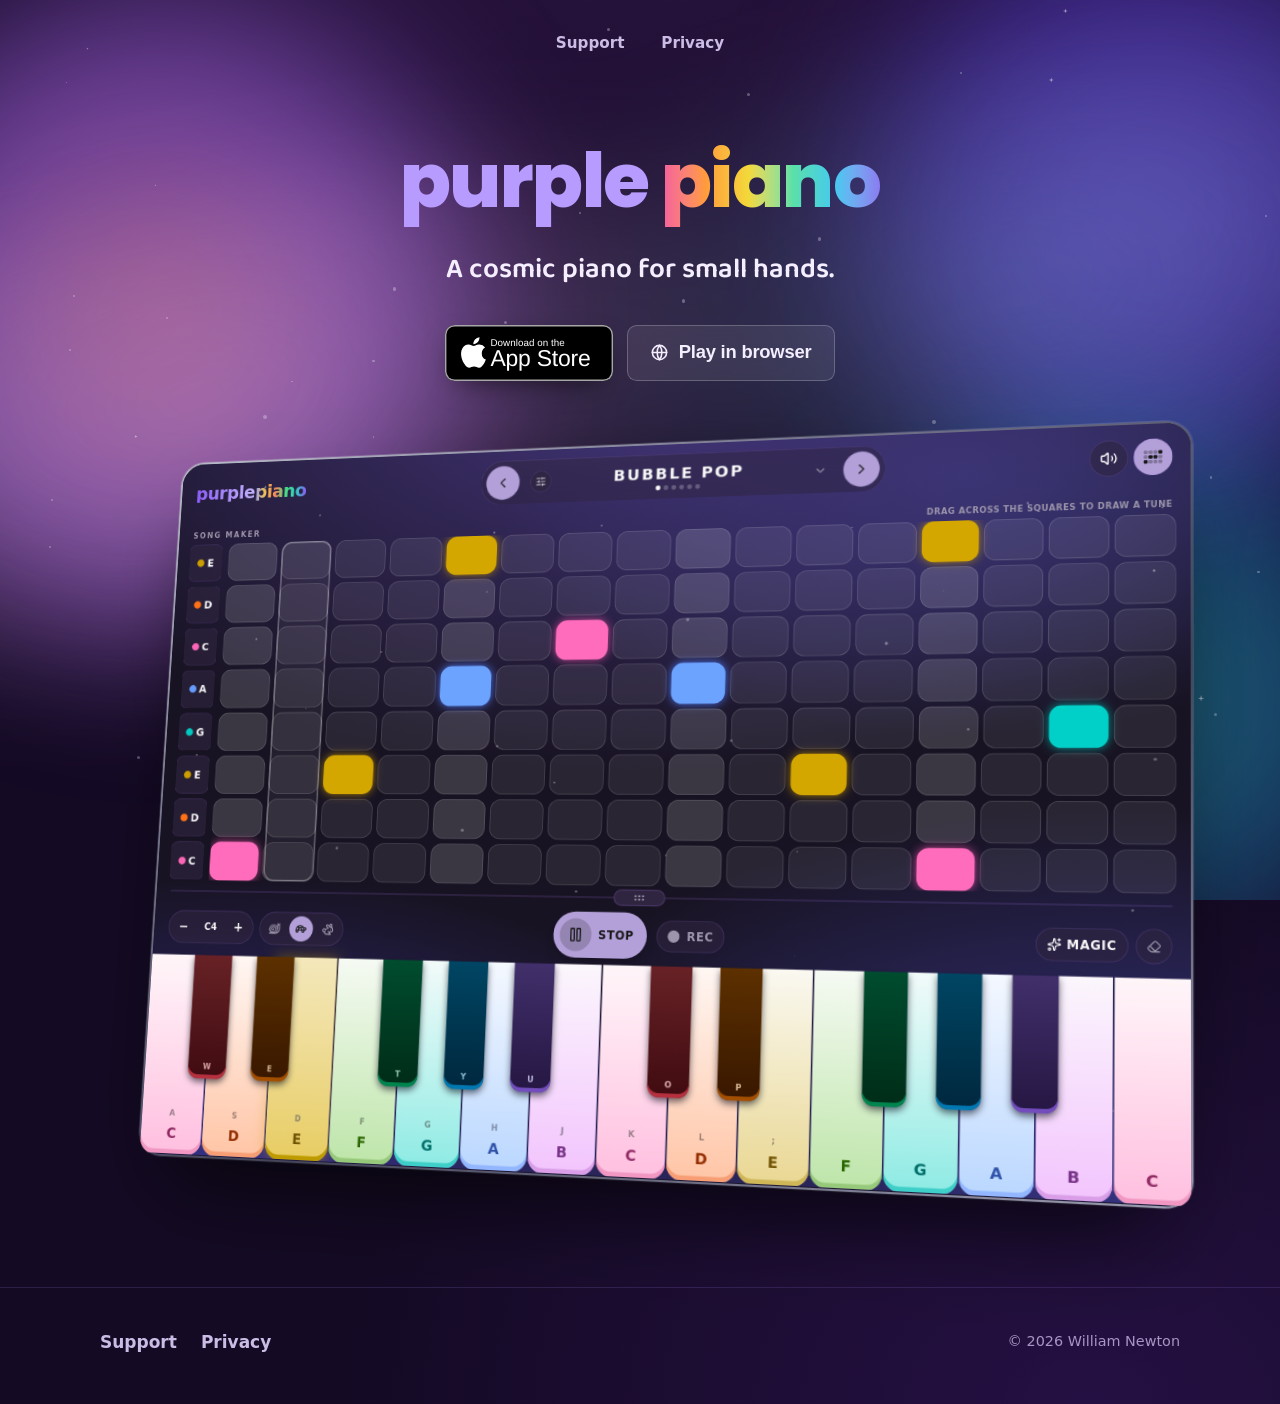
==== commit 6af28d0c: "Put the real player on the iPad, and collapse it into the app on launch The iPad showed a hand-drawn" ====
--- a/index.html
+++ b/index.html
@@ -19,7 +19,7 @@
   <link rel="preconnect" href="https://fonts.googleapis.com">
   <link rel="preconnect" href="https://fonts.gstatic.com" crossorigin>
   <link rel="stylesheet" href="https://fonts.googleapis.com/css2?family=Baloo+2:wght@600;700;800&family=Poppins:wght@800&display=swap">
-  <link rel="stylesheet" href="/style.css?v=585de7dd">
+  <link rel="stylesheet" href="/style.css?v=5e6ded84">
 </head>
 <body>
   <a class="skip-link" href="#main">Skip to content</a>
@@ -124,118 +124,55 @@
     </div>
 
     <div class="stage">
-      <a class="ipad" id="play-stage" href="https://playground.willnewton.dev/p/purple-piano" aria-label="Play Purple Piano in your browser — the song maker grid with a drawn tune above a full rainbow keyboard.">
+      <a class="ipad" id="play-stage" href="https://playground.willnewton.dev/p/purple-piano" aria-label="Play Purple Piano in your browser — the player, with a tune playing in the song maker above a full rainbow keyboard.">
       <div class="ipad-screen">
-        <div class="app-bar">
-          <span class="app-brand wordmark"><span class="wm-purple">purple</span><span class="wm-piano">piano</span></span>
-          <span class="app-preset">
-            <i class="nav">&#8249;</i>
-            <span class="preset-mid">
-              <b>Buzzy Bee</b>
-              <span class="dots"><i></i><i></i><i></i><i></i><i class="on"></i><i></i></span>
-            </span>
-            <i class="nav">&#8250;</i>
-          </span>
-          <span class="app-btns"><i class="paint"></i></span>
+        <!-- pp-app:start — generated by design/gen-app-snapshot.mjs; do not edit by hand -->
+        <style>@property --tw-translate-x { syntax: "*"; inherits: false; initial-value: 0; }@property --tw-translate-y { syntax: "*"; inherits: false; initial-value: 0; }@property --tw-translate-z { syntax: "*"; inherits: false; initial-value: 0; }@property --tw-scale-x { syntax: "*"; inherits: false; initial-value: 1; }@property --tw-scale-y { syntax: "*"; inherits: false; initial-value: 1; }@property --tw-scale-z { syntax: "*"; inherits: false; initial-value: 1; }@property --tw-rotate-x { syntax: "*"; inherits: false; }@property --tw-rotate-y { syntax: "*"; inherits: false; }@property --tw-rotate-z { syntax: "*"; inherits: false; }@property --tw-skew-x { syntax: "*"; inherits: false; }@property --tw-skew-y { syntax: "*"; inherits: false; }@property --tw-pan-x { syntax: "*"; inherits: false; }@property --tw-pan-y { syntax: "*"; inherits: false; }@property --tw-pinch-zoom { syntax: "*"; inherits: false; }@property --tw-scroll-snap-strictness { syntax: "*"; inherits: false; initial-value: proximity; }@property --tw-space-y-reverse { syntax: "*"; inherits: false; initial-value: 0; }@property --tw-space-x-reverse { syntax: "*"; inherits: false; initial-value: 0; }@property --tw-divide-y-reverse { syntax: "*"; inherits: false; initial-value: 0; }@property --tw-border-style { syntax: "*"; inherits: false; initial-value: solid; }@property --tw-gradient-position { syntax: "*"; inherits: false; }@property --tw-gradient-from { syntax: "<color>"; inherits: false; initial-value: #0000; }@property --tw-gradient-via { syntax: "<color>"; inherits: false; initial-value: #0000; }@property --tw-gradient-to { syntax: "<color>"; inherits: false; initial-value: #0000; }@property --tw-gradient-stops { syntax: "*"; inherits: false; }@property --tw-gradient-via-stops { syntax: "*"; inherits: false; }@property --tw-gradient-from-position { syntax: "<length-percentage>"; inherits: false; initial-value: 0%; }@property --tw-gradient-via-position { syntax: "<length-percentage>"; inherits: false; initial-value: 50%; }@property --tw-gradient-to-position { syntax: "<length-percentage>"; inherits: false; initial-value: 100%; }@property --tw-leading { syntax: "*"; inherits: false; }@property --tw-font-weight { syntax: "*"; inherits: false; }@property --tw-tracking { syntax: "*"; inherits: false; }@property --tw-ordinal { syntax: "*"; inherits: false; }@property --tw-slashed-zero { syntax: "*"; inherits: false; }@property --tw-numeric-figure { syntax: "*"; inherits: false; }@property --tw-numeric-spacing { syntax: "*"; inherits: false; }@property --tw-numeric-fraction { syntax: "*"; inherits: false; }@property --tw-shadow { syntax: "*"; inherits: false; initial-value: 0 0 #0000; }@property --tw-shadow-color { syntax: "*"; inherits: false; }@property --tw-shadow-alpha { syntax: "<percentage>"; inherits: false; initial-value: 100%; }@property --tw-inset-shadow { syntax: "*"; inherits: false; initial-value: 0 0 #0000; }@property --tw-inset-shadow-color { syntax: "*"; inherits: false; }@property --tw-inset-shadow-alpha { syntax: "<percentage>"; inherits: false; initial-value: 100%; }@property --tw-ring-color { syntax: "*"; inherits: false; }@property --tw-ring-shadow { syntax: "*"; inherits: false; initial-value: 0 0 #0000; }@property --tw-inset-ring-color { syntax: "*"; inherits: false; }@property --tw-inset-ring-shadow { syntax: "*"; inherits: false; initial-value: 0 0 #0000; }@property --tw-ring-inset { syntax: "*"; inherits: false; }@property --tw-ring-offset-width { syntax: "<length>"; inherits: false; initial-value: 0; }@property --tw-ring-offset-color { syntax: "*"; inherits: false; initial-value: #fff; }@property --tw-ring-offset-shadow { syntax: "*"; inherits: false; initial-value: 0 0 #0000; }@property --tw-outline-style { syntax: "*"; inherits: false; initial-value: solid; }@property --tw-blur { syntax: "*"; inherits: false; }@property --tw-brightness { syntax: "*"; inherits: false; }@property --tw-contrast { syntax: "*"; inherits: false; }@property --tw-grayscale { syntax: "*"; inherits: false; }@property --tw-hue-rotate { syntax: "*"; inherits: false; }@property --tw-invert { syntax: "*"; inherits: false; }@property --tw-opacity { syntax: "*"; inherits: false; }@property --tw-saturate { syntax: "*"; inherits: false; }@property --tw-sepia { syntax: "*"; inherits: false; }@property --tw-drop-shadow { syntax: "*"; inherits: false; }@property --tw-drop-shadow-color { syntax: "*"; inherits: false; }@property --tw-drop-shadow-alpha { syntax: "<percentage>"; inherits: false; initial-value: 100%; }@property --tw-drop-shadow-size { syntax: "*"; inherits: false; }@property --tw-backdrop-blur { syntax: "*"; inherits: false; }@property --tw-backdrop-brightness { syntax: "*"; inherits: false; }@property --tw-backdrop-contrast { syntax: "*"; inherits: false; }@property --tw-backdrop-grayscale { syntax: "*"; inherits: false; }@property --tw-backdrop-hue-rotate { syntax: "*"; inherits: false; }@property --tw-backdrop-invert { syntax: "*"; inherits: false; }@property --tw-backdrop-opacity { syntax: "*"; inherits: false; }@property --tw-backdrop-saturate { syntax: "*"; inherits: false; }@property --tw-backdrop-sepia { syntax: "*"; inherits: false; }@property --tw-duration { syntax: "*"; inherits: false; }@property --tw-ease { syntax: "*"; inherits: false; }@property --tw-content { syntax: "*"; inherits: false; initial-value: ""; }@property --tw-divide-x-reverse { syntax: "*"; inherits: false; initial-value: 0; }@property --synth-hue { syntax: "<number>"; inherits: true; initial-value: 295; }</style>
+        <div class="pp-app" id="pp-app" inert>
+          <template shadowrootmode="open"><style>@layer properties{@supports (((-webkit-hyphens:none)) and (not (margin-trim:inline))) or ((-moz-orient:inline) and (not (color:rgb(from red r g b)))){*, ::before, ::after, ::backdrop{--tw-translate-x: 0; --tw-translate-y: 0; --tw-translate-z: 0; --tw-scale-x: 1; --tw-scale-y: 1; --tw-scale-z: 1; --tw-rotate-x: initial; --tw-rotate-y: initial; --tw-rotate-z: initial; --tw-skew-x: initial; --tw-skew-y: initial; --tw-pan-x: initial; --tw-pan-y: initial; --tw-pinch-zoom: initial; --tw-scroll-snap-strictness: proximity; --tw-space-y-reverse: 0; --tw-space-x-reverse: 0; --tw-divide-y-reverse: 0; --tw-border-style: solid; --tw-gradient-position: initial; --tw-gradient-from: #0000; --tw-gradient-via: #0000; --tw-gradient-to: #0000; --tw-gradient-stops: initial; --tw-gradient-via-stops: initial; --tw-gradient-from-position: 0%; --tw-gradient-via-position: 50%; --tw-gradient-to-position: 100%; --tw-leading: initial; --tw-font-weight: initial; --tw-tracking: initial; --tw-ordinal: initial; --tw-slashed-zero: initial; --tw-numeric-figure: initial; --tw-numeric-spacing: initial; --tw-numeric-fraction: initial; --tw-shadow: 0 0 #0000; --tw-shadow-color: initial; --tw-shadow-alpha: 100%; --tw-inset-shadow: 0 0 #0000; --tw-inset-shadow-color: initial; --tw-inset-shadow-alpha: 100%; --tw-ring-color: initial; --tw-ring-shadow: 0 0 #0000; --tw-inset-ring-color: initial; --tw-inset-ring-shadow: 0 0 #0000; --tw-ring-inset: initial; --tw-ring-offset-width: 0px; --tw-ring-offset-color: #fff; --tw-ring-offset-shadow: 0 0 #0000; --tw-outline-style: solid; --tw-blur: initial; --tw-brightness: initial; --tw-contrast: initial; --tw-grayscale: initial; --tw-hue-rotate: initial; --tw-invert: initial; --tw-opacity: initial; --tw-saturate: initial; --tw-sepia: initial; --tw-drop-shadow: initial; --tw-drop-shadow-color: initial; --tw-drop-shadow-alpha: 100%; --tw-drop-shadow-size: initial; --tw-backdrop-blur: initial; --tw-backdrop-brightness: initial; --tw-backdrop-contrast: initial; --tw-backdrop-grayscale: initial; --tw-backdrop-hue-rotate: initial; --tw-backdrop-invert: initial; --tw-backdrop-opacity: initial; --tw-backdrop-saturate: initial; --tw-backdrop-sepia: initial; --tw-duration: initial; --tw-ease: initial; --tw-content: ""; --tw-divide-x-reverse: 0;}}}@layer theme{:host, :host{--font-sans: ui-sans-serif, system-ui, sans-serif, "Apple Color Emoji", "Segoe UI Emoji", "Segoe UI Symbol", "Noto Color Emoji"; --font-mono: ui-monospace, SFMono-Regular, Menlo, Monaco, Consolas, "Liberation Mono", "Courier New", monospace; --color-red-50: #fef2f2; --color-red-200: #ffcaca; --color-red-400: #ff6568; --color-red-500: #fb2c36; --color-red-950: #460809; --color-orange-300: #ffb96d; --color-orange-400: #ff8b1a; --color-orange-500: #fe6e00; --color-orange-600: #f05100; --color-amber-50: #fffbeb; --color-amber-200: #fee685; --color-amber-300: #ffd236; --color-amber-400: #fcbb00; --color-amber-500: #f99c00; --color-amber-600: #dd7400; --color-amber-700: #b75000; --color-yellow-400: #fac800; --color-yellow-500: #edb200; --color-green-50: #f0fdf4; --color-green-200: #b9f8cf; --color-green-300: #7bf1a8; --color-green-400: #05df72; --color-green-500: #00c758; --color-green-600: #00a544; --color-green-700: #008138; --color-emerald-50: #ecfdf5; --color-emerald-200: #a4f4cf; --color-emerald-300: #5ee9b5; --color-emerald-400: #00d294; --color-emerald-500: #00bb7f; --color-emerald-600: #009767; --color-emerald-700: #007956; --color-emerald-900: #004e3b; --color-teal-400: #00d3bd; --color-teal-500: #00baa7; --color-teal-900: #0b4f4a; --color-cyan-300: #53eafd; --color-cyan-400: #00d2ef; --color-cyan-500: #00b7d7; --color-sky-400: #00bcfe; --color-sky-500: #00a5ef; --color-sky-600: #0084cc; --color-blue-50: #eff6ff; --color-blue-100: #dbeafe; --color-blue-200: #bedbff; --color-blue-300: #90c5ff; --color-blue-400: #54a2ff; --color-blue-500: #3080ff; --color-blue-600: #155dfc; --color-blue-700: #1447e6; --color-indigo-500: #625fff; --color-violet-300: #c4b4ff; --color-violet-400: #a685ff; --color-violet-500: #8d54ff; --color-violet-600: #7f22fe; --color-violet-700: #7008e7; --color-violet-800: #5d0ec0; --color-purple-400: #c07eff; --color-purple-500: #ac4bff; --color-pink-500: #f6339a; --color-rose-400: #ff667f; --color-rose-500: #ff2357; --color-rose-600: #e70044; --color-rose-700: #c20039; --color-slate-100: #f1f5f9; --color-slate-200: #e2e8f0; --color-slate-300: #cad5e2; --color-slate-500: #62748e; --color-slate-600: #45556c; --color-slate-700: #314158; --color-slate-800: #1d293d; --color-slate-900: #0f172b; --color-gray-50: #f9fafb; --color-gray-100: #f3f4f6; --color-gray-200: #e5e7eb; --color-gray-300: #d1d5dc; --color-gray-400: #99a1af; --color-gray-500: #6a7282; --color-gray-600: #4a5565; --color-gray-700: #364153; --color-gray-800: #1e2939; --color-gray-900: #101828; --color-gray-950: #030712; --color-zinc-100: #f4f4f5; --color-zinc-200: #e4e4e7; --color-zinc-300: #d4d4d8; --color-zinc-400: #9f9fa9; --color-zinc-500: #71717b; --color-zinc-600: #52525c; --color-zinc-700: #3f3f46; --color-zinc-800: #27272a; --color-zinc-900: #18181b; --color-zinc-950: #09090b; --color-neutral-50: #fafafa; --color-neutral-100: #f5f5f5; --color-neutral-200: #e5e5e5; --color-neutral-300: #d4d4d4; --color-neutral-400: #a1a1a1; --color-neutral-500: #737373; --color-neutral-600: #525252; --color-neutral-700: #404040; --color-neutral-800: #262626; --color-neutral-900: #171717; --color-neutral-950: #0a0a0a; --color-black: #000; --color-white: #fff; --spacing: .25rem; --container-xs: 20rem; --container-sm: 24rem; --container-md: 28rem; --container-lg: 32rem; --container-xl: 36rem; --container-2xl: 42rem; --container-3xl: 48rem; --container-4xl: 56rem; --container-5xl: 64rem; --container-6xl: 72rem; --container-7xl: 80rem; --text-xs: .75rem; --text-xs--line-height: calc(1 / .75); --text-sm: .875rem; --text-sm--line-height: calc(1.25 / .875); --text-base: 1rem; --text-base--line-height: calc(1.5 / 1); --text-lg: 1.125rem; --text-lg--line-height: calc(1.75 / 1.125); --text-xl: 1.25rem; --text-xl--line-height: calc(1.75 / 1.25); --text-2xl: 1.5rem; --text-2xl--line-height: calc(2 / 1.5); --text-3xl: 1.875rem; --text-3xl--line-height: calc(2.25 / 1.875); --text-4xl: 2.25rem; --text-4xl--line-height: calc(2.5 / 2.25); --text-5xl: 3rem; --text-5xl--line-height: 1; --text-6xl: 3.75rem; --text-6xl--line-height: 1; --text-7xl: 4.5rem; --text-7xl--line-height: 1; --text-8xl: 6rem; --text-8xl--line-height: 1; --text-9xl: 8rem; --text-9xl--line-height: 1; --font-weight-normal: 400; --font-weight-medium: 500; --font-weight-semibold: 600; --font-weight-bold: 700; --font-weight-extrabold: 800; --font-weight-black: 900; --tracking-tight: -.025em; --tracking-wide: .025em; --tracking-wider: .05em; --tracking-widest: .1em; --leading-tight: 1.25; --leading-snug: 1.375; --leading-normal: 1.5; --leading-relaxed: 1.625; --radius-md: calc(var(--radius) * .8); --drop-shadow-md: 0 3px 3px #0000001f; --drop-shadow-2xl: 0 25px 25px #00000026; --ease-in: cubic-bezier(.4, 0, 1, 1); --ease-out: cubic-bezier(0, 0, .2, 1); --ease-in-out: cubic-bezier(.4, 0, .2, 1); --animate-spin: spin 1s linear infinite; --animate-ping: ping 1s cubic-bezier(0, 0, .2, 1) infinite; --animate-pulse: pulse 2s cubic-bezier(.4, 0, .6, 1) infinite; --animate-bounce: bounce 1s infinite; --blur-xs: 4px; --blur-sm: 8px; --blur-md: 12px; --blur-xl: 24px; --aspect-video: 16 / 9; --default-transition-duration: .15s; --default-transition-timing-function: cubic-bezier(.4, 0, .2, 1); --default-font-family: var(--font-sans); --default-mono-font-family: var(--font-mono); --color-background: var(--background); --color-foreground: var(--foreground); --color-chart-2: var(--chart-2); --color-chart-1: var(--chart-1); --color-border: var(--border); --color-destructive: var(--destructive); --color-muted-foreground: var(--muted-foreground); --color-primary: var(--primary);}@supports (color:lab(0% 0 0)){:host, :host{--color-red-50: lab(96.5005% 4.18508 1.52328); --color-red-200: lab(86.017% 19.8815 7.75869); --color-red-400: lab(63.7053% 60.745 31.3109); --color-red-500: lab(55.4814% 75.0732 48.8528); --color-red-950: lab(13.003% 29.04 16.7519); --color-orange-300: lab(80.8059% 21.7313 50.4455); --color-orange-400: lab(70.0429% 42.5156 75.8207); --color-orange-500: lab(64.272% 57.1788 90.3583); --color-orange-600: lab(57.1026% 64.2584 89.8886); --color-amber-50: lab(98.6252% -.635922 8.42309); --color-amber-200: lab(91.7203% -.505269 49.9084); --color-amber-300: lab(86.4156% 6.13147 78.3961); --color-amber-400: lab(80.1641% 16.6016 99.2089); --color-amber-500: lab(72.7183% 31.8672 97.9407); --color-amber-600: lab(60.3514% 40.5624 87.1228); --color-amber-700: lab(47.2709% 42.9082 69.2966); --color-yellow-400: lab(83.2664% 8.65132 106.895); --color-yellow-500: lab(76.3898% 14.5258 98.4589); --color-green-50: lab(98.1563% -5.60117 2.75915); --color-green-200: lab(92.4222% -26.4702 12.9427); --color-green-300: lab(86.9953% -47.2691 25.0054); --color-green-400: lab(78.503% -64.9265 39.7492); --color-green-500: lab(70.5521% -66.5147 45.8073); --color-green-600: lab(59.0978% -58.6621 41.2579); --color-green-700: lab(47.0329% -47.0239 31.4788); --color-emerald-50: lab(97.8462% -6.94966 1.85487); --color-emerald-200: lab(90.2247% -31.039 9.47084); --color-emerald-300: lab(83.9203% -48.7124 13.8849); --color-emerald-400: lab(75.0771% -60.7313 19.4147); --color-emerald-500: lab(66.9756% -58.27 19.5419); --color-emerald-600: lab(55.0481% -49.9246 15.93); --color-emerald-700: lab(44.4871% -41.0396 11.0361); --color-emerald-900: lab(28.8637% -26.9249 5.45986); --color-teal-400: lab(76.0109% -53.3483 -2.27906); --color-teal-500: lab(67.3859% -49.0983 -2.63511); --color-teal-900: lab(29.506% -21.4706 -3.59886); --color-cyan-300: lab(85.3886% -36.7636 -21.5716); --color-cyan-400: lab(76.6045% -40.9406 -29.6231); --color-cyan-500: lab(67.805% -35.3952 -30.2018); --color-sky-400: lab(70.687% -23.6078 -45.9483); --color-sky-500: lab(63.3038% -18.433 -51.0407); --color-sky-600: lab(51.7754% -11.4712 -49.8349); --color-blue-50: lab(96.492% -1.14644 -5.11479); --color-blue-100: lab(92.0301% -2.24757 -11.6453); --color-blue-200: lab(86.15% -4.04379 -21.0797); --color-blue-300: lab(77.5052% -6.4629 -36.42); --color-blue-400: lab(65.0361% -1.42065 -56.9802); --color-blue-500: lab(54.1736% 13.3369 -74.6839); --color-blue-600: lab(44.0605% 29.0279 -86.0352); --color-blue-700: lab(36.9089% 35.0961 -85.6872); --color-indigo-500: lab(48.295% 38.3129 -81.9673); --color-violet-300: lab(76.7419% 18.3911 -37.0706); --color-violet-400: lab(62.8239% 34.9159 -60.0512); --color-violet-500: lab(49.9355% 55.1776 -81.8963); --color-violet-600: lab(41.088% 68.9966 -91.995); --color-violet-700: lab(35.2783% 67.9912 -88.793); --color-violet-800: lab(29.3188% 57.7986 -76.1493); --color-purple-400: lab(63.6946% 47.6127 -59.2066); --color-purple-500: lab(52.0183% 66.11 -78.2316); --color-pink-500: lab(56.9303% 76.8162 -8.07021); --color-rose-400: lab(64.4125% 63.0291 19.2068); --color-rose-500: lab(56.101% 79.4328 31.4532); --color-rose-600: lab(49.1882% 81.577 36.0311); --color-rose-700: lab(41.1651% 71.6251 30.3087); --color-slate-100: lab(96.286% -.852436 -2.46847); --color-slate-200: lab(91.7353% -.998765 -4.76968); --color-slate-300: lab(84.7652% -1.94535 -7.93337); --color-slate-500: lab(48.0876% -2.03595 -16.5814); --color-slate-600: lab(35.5623% -1.74978 -15.4316); --color-slate-700: lab(26.9569% -1.47016 -15.6993); --color-slate-800: lab(16.132% -.318035 -14.6672); --color-slate-900: lab(7.78673% 1.82345 -15.0537); --color-gray-50: lab(98.2596% -.247031 -.706708); --color-gray-100: lab(96.1596% -.0823438 -1.13575); --color-gray-200: lab(91.6229% -.159115 -2.26791); --color-gray-300: lab(85.1236% -.612259 -3.7138); --color-gray-400: lab(65.9269% -.832707 -8.17473); --color-gray-500: lab(47.7841% -.393182 -10.0268); --color-gray-600: lab(35.6337% -1.58697 -10.8425); --color-gray-700: lab(27.1134% -.956401 -12.3224); --color-gray-800: lab(16.1051% -1.18239 -11.7533); --color-gray-900: lab(8.11897% .811279 -12.254); --color-gray-950: lab(1.90334% .278696 -5.48866); --color-zinc-100: lab(96.1634% .0993311 -.364041); --color-zinc-200: lab(90.6853% .399232 -1.45452); --color-zinc-300: lab(84.9837% .601262 -2.17986); --color-zinc-400: lab(65.6464% 1.53497 -5.42429); --color-zinc-500: lab(47.8878% 1.65477 -5.77283); --color-zinc-600: lab(35.1166% 1.78212 -6.1173); --color-zinc-700: lab(26.8019% 1.35387 -4.68303); --color-zinc-800: lab(15.7305% .613764 -2.16959); --color-zinc-900: lab(8.30603% .618205 -2.16572); --color-zinc-950: lab(2.51107% .242703 -.886115); --color-neutral-50: lab(98.26% 0 0); --color-neutral-100: lab(96.52% -.0000298023 .0000119209); --color-neutral-200: lab(90.952% 0 -.0000119209); --color-neutral-300: lab(84.92% 0 -.0000119209); --color-neutral-400: lab(66.128% -.0000298023 .0000119209); --color-neutral-500: lab(48.496% 0 0); --color-neutral-600: lab(34.924% 0 0); --color-neutral-700: lab(27.036% 0 0); --color-neutral-800: lab(15.204% 0 -.00000596046); --color-neutral-900: lab(7.78201% -.0000149012 0); --color-neutral-950: lab(2.75381% 0 0);}}}@layer base{*, ::after, ::before, ::backdrop{box-sizing: border-box; border: 0px solid; margin: 0px; padding: 0px;}::file-selector-button{box-sizing: border-box; border: 0px solid; margin: 0px; padding: 0px;}:host{text-size-adjust: 100%; tab-size: 4; line-height: 1.5; font-family: var(--default-font-family,ui-sans-serif, system-ui, sans-serif, "Apple Color Emoji", "Segoe UI Emoji", "Segoe UI Symbol", "Noto Color Emoji"); font-feature-settings: var(--default-font-feature-settings,normal); font-variation-settings: var(--default-font-variation-settings,normal); -webkit-tap-highlight-color: transparent;}h2{font-size: inherit; font-weight: inherit;}svg{vertical-align: middle; display: block;}button{font: inherit; letter-spacing: inherit; color: inherit; opacity: 1; background-color: rgba(0, 0, 0, 0); border-radius: 0px;}::file-selector-button{font: inherit; letter-spacing: inherit; color: inherit; opacity: 1; background-color: rgba(0, 0, 0, 0); border-radius: 0px;}::file-selector-button{margin-inline-end: 4px;}::placeholder{opacity: 1;}@supports (not ((-webkit-appearance:-apple-pay-button))) or (contain-intrinsic-size:1px){::placeholder{color: currentcolor;}@supports (color:color-mix(in lab, red, red)){::placeholder{color: color-mix(in oklab, currentcolor, transparent);}}}::-webkit-search-decoration{appearance: none;}::-webkit-date-and-time-value{min-height: 1lh; text-align: inherit;}::-webkit-datetime-edit{display: inline-flex;}::-webkit-datetime-edit-fields-wrapper{padding: 0px;}::-webkit-datetime-edit{padding-block: 0px;}::-webkit-datetime-edit-year-field{padding-block: 0px;}::-webkit-datetime-edit-month-field{padding-block: 0px;}::-webkit-datetime-edit-day-field{padding-block: 0px;}::-webkit-datetime-edit-hour-field{padding-block: 0px;}::-webkit-datetime-edit-minute-field{padding-block: 0px;}::-webkit-datetime-edit-second-field{padding-block: 0px;}::-webkit-datetime-edit-millisecond-field{padding-block: 0px;}::-webkit-datetime-edit-meridiem-field{padding-block: 0px;}::-webkit-calendar-picker-indicator{line-height: 1;}button{appearance: button;}::file-selector-button{appearance: button;}::-webkit-inner-spin-button{height: auto;}::-webkit-outer-spin-button{height: auto;}*{border-color: var(--border);}}@layer components;@layer utilities{.\@container{container-type: inline-size;}.pointer-events-auto{pointer-events: auto;}.pointer-events-none{pointer-events: none;}.sr-only{clip-path: inset(50%); white-space: nowrap; border-width: 0px; width: 1px; height: 1px; margin: -1px; padding: 0px; position: absolute; overflow: hidden;}.absolute{position: absolute;}.relative{position: relative;}.inset-0{inset: calc(var(--spacing) * 0);}.inset-x-3{inset-inline: calc(var(--spacing) * 3);}.inset-y-0{inset-block: calc(var(--spacing) * 0);}.top-0{top: calc(var(--spacing) * 0);}.top-1\/2{top: 50%;}.right-0{right: calc(var(--spacing) * 0);}.left-1\/2{left: 50%;}.z-0{z-index: 0;}.z-10{z-index: 10;}.z-20{z-index: 20;}.order-1{order: 1;}.order-2{order: 2;}.order-last{order: 9999;}.mt-0\.5{margin-top: calc(var(--spacing) * .5);}.mb-1{margin-bottom: calc(var(--spacing) * 1);}.-ml-\[3px\]{margin-left: -3px;}.ml-auto{margin-left: auto;}.block{display: block;}.contents{display: contents;}.flex{display: flex;}.grid{display: grid;}.hidden{display: none;}.h-1\.5{height: calc(var(--spacing) * 1.5);}.h-2{height: calc(var(--spacing) * 2);}.h-3\.5{height: calc(var(--spacing) * 3.5);}.h-4{height: calc(var(--spacing) * 4);}.h-5{height: calc(var(--spacing) * 5);}.h-7{height: calc(var(--spacing) * 7);}.h-8{height: calc(var(--spacing) * 8);}.h-9{height: calc(var(--spacing) * 9);}.h-10{height: calc(var(--spacing) * 10);}.h-\[3\.25rem\]{height: 3.25rem;}.h-\[62\%\]{height: 62%;}.h-\[100dvh\]{height: 100dvh;}.h-full{height: 100%;}.h-px{height: 1px;}.min-h-0{min-height: calc(var(--spacing) * 0);}.min-h-\[96px\]{min-height: 96px;}.min-h-\[clamp\(120px\,28vh\,320px\)\]{min-height: clamp(120px, 28vh, 320px);}.w-1\.5{width: calc(var(--spacing) * 1.5);}.w-2{width: calc(var(--spacing) * 2);}.w-3\.5{width: calc(var(--spacing) * 3.5);}.w-4{width: calc(var(--spacing) * 4);}.w-5{width: calc(var(--spacing) * 5);}.w-7{width: calc(var(--spacing) * 7);}.w-8{width: calc(var(--spacing) * 8);}.w-9{width: calc(var(--spacing) * 9);}.w-10{width: calc(var(--spacing) * 10);}.w-16{width: calc(var(--spacing) * 16);}.w-full{width: 100%;}.max-w-lg{max-width: var(--container-lg);}.min-w-0{min-width: calc(var(--spacing) * 0);}.min-w-9{min-width: calc(var(--spacing) * 9);}.min-w-\[38rem\]{min-width: 38rem;}.flex-1{flex: 1 1 0%;}.shrink{flex-shrink: 1;}.shrink-0{flex-shrink: 0;}.origin-top{transform-origin: center top;}.translate-x-\[1px\]{--tw-translate-x: 1px; translate: var(--tw-translate-x) var(--tw-translate-y);}.-translate-y-1\/2{--tw-translate-y: calc(calc(1 / 2 * 100%) * -1); translate: var(--tw-translate-x) var(--tw-translate-y);}.scale-\[0\.6\]{scale: 0.6;}.scale-\[1\.08\]{scale: 1.08;}.cursor-pointer{cursor: pointer;}.cursor-row-resize{cursor: row-resize;}.touch-manipulation{touch-action: manipulation;}.touch-none{touch-action: none;}.grid-rows-\[0fr\]{grid-template-rows: 0fr;}.flex-col{flex-direction: column;}.flex-wrap{flex-wrap: wrap;}.place-items-center{place-items: center;}.items-center{align-items: center;}.items-start{align-items: flex-start;}.justify-between{justify-content: space-between;}.justify-center{justify-content: center;}.justify-end{justify-content: flex-end;}.gap-1{gap: calc(var(--spacing) * 1);}.gap-1\.5{gap: calc(var(--spacing) * 1.5);}.gap-2{gap: calc(var(--spacing) * 2);}.gap-3{gap: calc(var(--spacing) * 3);}.gap-\[2px\]{gap: 2px;}.gap-\[var\(--cell-gap\)\]{gap: var(--cell-gap);}.truncate{text-overflow: ellipsis; white-space: nowrap; overflow: hidden;}.overflow-hidden{overflow: hidden;}.overflow-x-auto{overflow-x: auto;}.overflow-y-hidden{overflow-y: hidden;}.rounded-\[1\.75rem\]{border-radius: 1.75rem;}.rounded-full{border-radius: 3.40282e+38px;}.rounded-lg{border-radius: var(--radius);}.rounded-xl{border-radius: calc(var(--radius) * 1.4);}.rounded-b-lg{border-bottom-right-radius: var(--radius); border-bottom-left-radius: var(--radius);}.rounded-b-xl{border-bottom-right-radius: calc(var(--radius) * 1.4); border-bottom-left-radius: calc(var(--radius) * 1.4);}.border{border-style: var(--tw-border-style); border-width: 1px;}.border-2{border-style: var(--tw-border-style); border-width: 2px;}.border-border{border-color: var(--border);}.border-border\/50{border-color: var(--border);}@supports (color:color-mix(in lab, red, red)){.border-border\/50{border-color: color-mix(in oklab, var(--border) 50%, transparent);}}.border-border\/60{border-color: var(--border);}@supports (color:color-mix(in lab, red, red)){.border-border\/60{border-color: color-mix(in oklab, var(--border) 60%, transparent);}}.border-foreground\/15{border-color: var(--foreground);}@supports (color:color-mix(in lab, red, red)){.border-foreground\/15{border-color: color-mix(in oklab, var(--foreground) 15%, transparent);}}.border-foreground\/30{border-color: var(--foreground);}@supports (color:color-mix(in lab, red, red)){.border-foreground\/30{border-color: color-mix(in oklab, var(--foreground) 30%, transparent);}}.bg-background{background-color: var(--background);}.bg-border{background-color: var(--border);}.bg-card{background-color: var(--card);}.bg-card\/50{background-color: var(--card);}@supports (color:color-mix(in lab, red, red)){.bg-card\/50{background-color: color-mix(in oklab, var(--card) 50%, transparent);}}.bg-card\/60{background-color: var(--card);}@supports (color:color-mix(in lab, red, red)){.bg-card\/60{background-color: color-mix(in oklab, var(--card) 60%, transparent);}}.bg-card\/70{background-color: var(--card);}@supports (color:color-mix(in lab, red, red)){.bg-card\/70{background-color: color-mix(in oklab, var(--card) 70%, transparent);}}.bg-foreground, .bg-foreground\/5{background-color: var(--foreground);}@supports (color:color-mix(in lab, red, red)){.bg-foreground\/5{background-color: color-mix(in oklab, var(--foreground) 5%, transparent);}}.bg-foreground\/8{background-color: var(--foreground);}@supports (color:color-mix(in lab, red, red)){.bg-foreground\/8{background-color: color-mix(in oklab, var(--foreground) 8%, transparent);}}.bg-foreground\/15{background-color: var(--foreground);}@supports (color:color-mix(in lab, red, red)){.bg-foreground\/15{background-color: color-mix(in oklab, var(--foreground) 15%, transparent);}}.bg-foreground\/25{background-color: var(--foreground);}@supports (color:color-mix(in lab, red, red)){.bg-foreground\/25{background-color: color-mix(in oklab, var(--foreground) 25%, transparent);}}.bg-foreground\/70{background-color: var(--foreground);}@supports (color:color-mix(in lab, red, red)){.bg-foreground\/70{background-color: color-mix(in oklab, var(--foreground) 70%, transparent);}}.bg-primary{background-color: var(--primary);}.bg-primary-foreground\/20{background-color: var(--primary-foreground);}@supports (color:color-mix(in lab, red, red)){.bg-primary-foreground\/20{background-color: color-mix(in oklab, var(--primary-foreground) 20%, transparent);}}.bg-gradient-to-l{--tw-gradient-position: to left in oklab; background-image: linear-gradient(var(--tw-gradient-stops));}.from-background{--tw-gradient-from: var(--background); --tw-gradient-stops: var(--tw-gradient-via-stops,var(--tw-gradient-position), var(--tw-gradient-from) var(--tw-gradient-from-position), var(--tw-gradient-to) var(--tw-gradient-to-position));}.to-transparent{--tw-gradient-to: transparent; --tw-gradient-stops: var(--tw-gradient-via-stops,var(--tw-gradient-position), var(--tw-gradient-from) var(--tw-gradient-from-position), var(--tw-gradient-to) var(--tw-gradient-to-position));}.fill-current{fill: currentcolor;}.p-1{padding: calc(var(--spacing) * 1);}.p-1\.5{padding: calc(var(--spacing) * 1.5);}.px-1{padding-inline: calc(var(--spacing) * 1);}.px-1\.5{padding-inline: calc(var(--spacing) * 1.5);}.px-2{padding-inline: calc(var(--spacing) * 2);}.px-3{padding-inline: calc(var(--spacing) * 3);}.py-2{padding-block: calc(var(--spacing) * 2);}.pt-1{padding-top: calc(var(--spacing) * 1);}.pt-2{padding-top: calc(var(--spacing) * 2);}.pt-\[env\(safe-area-inset-top\)\]{padding-top: env(safe-area-inset-top);}.pr-4{padding-right: calc(var(--spacing) * 4);}.pr-\[env\(safe-area-inset-right\)\]{padding-right: env(safe-area-inset-right);}.pb-1{padding-bottom: calc(var(--spacing) * 1);}.pb-1\.5{padding-bottom: calc(var(--spacing) * 1.5);}.pb-2{padding-bottom: calc(var(--spacing) * 2);}.pl-2{padding-left: calc(var(--spacing) * 2);}.pl-\[env\(safe-area-inset-left\)\]{padding-left: env(safe-area-inset-left);}.text-center{text-align: center;}.font-sans{font-family: var(--font-sans);}.text-base{font-size: var(--text-base); line-height: var(--tw-leading,var(--text-base--line-height));}.text-sm{font-size: var(--text-sm); line-height: var(--tw-leading,var(--text-sm--line-height));}.text-xl{font-size: var(--text-xl); line-height: var(--tw-leading,var(--text-xl--line-height));}.text-xs{font-size: var(--text-xs); line-height: var(--tw-leading,var(--text-xs--line-height));}.text-\[10px\]{font-size: 10px;}.text-\[11px\]{font-size: 11px;}.leading-none{--tw-leading: 1; line-height: 1;}.leading-tight{--tw-leading: var(--leading-tight); line-height: var(--leading-tight);}.font-black{--tw-font-weight: var(--font-weight-black); font-weight: var(--font-weight-black);}.font-bold{--tw-font-weight: var(--font-weight-bold); font-weight: var(--font-weight-bold);}.tracking-\[0\.2em\]{--tw-tracking: .2em; letter-spacing: 0.2em;}.tracking-\[0\.12em\]{--tw-tracking: .12em; letter-spacing: 0.12em;}.tracking-tight{--tw-tracking: var(--tracking-tight); letter-spacing: var(--tracking-tight);}.tracking-wide{--tw-tracking: var(--tracking-wide); letter-spacing: var(--tracking-wide);}.tracking-wider{--tw-tracking: var(--tracking-wider); letter-spacing: var(--tracking-wider);}.whitespace-nowrap{white-space: nowrap;}.text-foreground{color: var(--foreground);}.text-foreground\/80{color: var(--foreground);}@supports (color:color-mix(in lab, red, red)){.text-foreground\/80{color: color-mix(in oklab, var(--foreground) 80%, transparent);}}.text-muted-foreground{color: var(--muted-foreground);}.text-primary-foreground{color: var(--primary-foreground);}.lowercase{text-transform: lowercase;}.uppercase{text-transform: uppercase;}.antialiased{-webkit-font-smoothing: antialiased;}.opacity-0{opacity: 0;}.shadow-lg{--tw-shadow: 0 10px 15px -3px var(--tw-shadow-color,#0000001a), 0 4px 6px -4px var(--tw-shadow-color,#0000001a); box-shadow: var(--tw-inset-shadow), var(--tw-inset-ring-shadow), var(--tw-ring-offset-shadow), var(--tw-ring-shadow), var(--tw-shadow);}.shadow-sm{--tw-shadow: 0 1px 3px 0 var(--tw-shadow-color,#0000001a), 0 1px 2px -1px var(--tw-shadow-color,#0000001a); box-shadow: var(--tw-inset-shadow), var(--tw-inset-ring-shadow), var(--tw-ring-offset-shadow), var(--tw-ring-shadow), var(--tw-shadow);}.blur-\[2px\]{--tw-blur: blur(2px); filter: var(--tw-blur,) var(--tw-brightness,) var(--tw-contrast,) var(--tw-grayscale,) var(--tw-hue-rotate,) var(--tw-invert,) var(--tw-saturate,) var(--tw-sepia,) var(--tw-drop-shadow,);}.backdrop-blur-md{--tw-backdrop-blur: blur(var(--blur-md)); backdrop-filter: var(--tw-backdrop-blur,) var(--tw-backdrop-brightness,) var(--tw-backdrop-contrast,) var(--tw-backdrop-grayscale,) var(--tw-backdrop-hue-rotate,) var(--tw-backdrop-invert,) var(--tw-backdrop-opacity,) var(--tw-backdrop-saturate,) var(--tw-backdrop-sepia,);}.backdrop-blur-sm{--tw-backdrop-blur: blur(var(--blur-sm)); backdrop-filter: var(--tw-backdrop-blur,) var(--tw-backdrop-brightness,) var(--tw-backdrop-contrast,) var(--tw-backdrop-grayscale,) var(--tw-backdrop-hue-rotate,) var(--tw-backdrop-invert,) var(--tw-backdrop-opacity,) var(--tw-backdrop-saturate,) var(--tw-backdrop-sepia,);}.transition-\[filter\,transform\]{transition-property: filter, transform; transition-timing-function: var(--tw-ease,var(--default-transition-timing-function)); transition-duration: var(--tw-duration,var(--default-transition-duration));}.transition-\[grid-template-rows\]{transition-property: grid-template-rows; transition-timing-function: var(--tw-ease,var(--default-transition-timing-function)); transition-duration: var(--tw-duration,var(--default-transition-duration));}.transition-\[left\]{transition-property: left; transition-timing-function: var(--tw-ease,var(--default-transition-timing-function)); transition-duration: var(--tw-duration,var(--default-transition-duration));}.transition-\[scale\,opacity\,filter\]{transition-property: scale, opacity, filter; transition-timing-function: var(--tw-ease,var(--default-transition-timing-function)); transition-duration: var(--tw-duration,var(--default-transition-duration));}.transition-\[transform\,background-color\,color\]{transition-property: transform, background-color, color; transition-timing-function: var(--tw-ease,var(--default-transition-timing-function)); transition-duration: var(--tw-duration,var(--default-transition-duration));}.transition-\[translate\,scale\,background-color\,border-color\,box-shadow\,color\,filter\]{transition-property: translate, scale, background-color, border-color, box-shadow, color, filter; transition-timing-function: var(--tw-ease,var(--default-transition-timing-function)); transition-duration: var(--tw-duration,var(--default-transition-duration));}.transition-all{transition-property: all; transition-timing-function: var(--tw-ease,var(--default-transition-timing-function)); transition-duration: var(--tw-duration,var(--default-transition-duration));}.transition-colors{transition-property: color, background-color, border-color, outline-color, text-decoration-color, fill, stroke, --tw-gradient-from, --tw-gradient-via, --tw-gradient-to; transition-timing-function: var(--tw-ease,var(--default-transition-timing-function)); transition-duration: var(--tw-duration,var(--default-transition-duration));}.transition-transform{transition-property: transform, translate, scale, rotate; transition-timing-function: var(--tw-ease,var(--default-transition-timing-function)); transition-duration: var(--tw-duration,var(--default-transition-duration));}.duration-75{--tw-duration: 75ms; transition-duration: 75ms;}.duration-100{--tw-duration: .1s; transition-duration: 0.1s;}.duration-150{--tw-duration: .15s; transition-duration: 0.15s;}.duration-200{--tw-duration: .2s; transition-duration: 0.2s;}.duration-300{--tw-duration: .3s; transition-duration: 0.3s;}.duration-\[420ms\]{--tw-duration: .42s; transition-duration: 0.42s;}.ease-\[cubic-bezier\(0\.16\,1\,0\.3\,1\)\]{--tw-ease: cubic-bezier(.16,1,.3,1); transition-timing-function: cubic-bezier(0.16, 1, 0.3, 1);}.ease-in{--tw-ease: var(--ease-in); transition-timing-function: var(--ease-in);}.ease-linear{--tw-ease: linear; transition-timing-function: linear;}.outline-none{--tw-outline-style: none; outline-style: none;}.select-none{user-select: none;}.before\:absolute::before{content: var(--tw-content); position: absolute;}.before\:inset-x-0::before{content: var(--tw-content); inset-inline: calc(var(--spacing) * 0);}.before\:-inset-y-2\.5::before{content: var(--tw-content); inset-block: calc(var(--spacing) * -2.5);}.before\:content-\[\"\"\]::before{--tw-content: ""; content: var(--tw-content);}@media (prefers-reduced-motion: reduce){.motion-reduce\:transition-none{transition-property: none;}}@media (min-width: 40rem){.sm\:inset-x-5{inset-inline: calc(var(--spacing) * 5);}.sm\:order-1{order: 1;}.sm\:order-2{order: 2;}.sm\:order-3{order: 3;}.sm\:order-none{order: 0;}.sm\:contents{display: contents;}.sm\:hidden{display: none;}.sm\:inline{display: inline;}.sm\:h-2\.5{height: calc(var(--spacing) * 2.5);}.sm\:h-5{height: calc(var(--spacing) * 5);}.sm\:h-6{height: calc(var(--spacing) * 6);}.sm\:h-10{height: calc(var(--spacing) * 10);}.sm\:h-11{height: calc(var(--spacing) * 11);}.sm\:h-\[3\.5rem\]{height: 3.5rem;}.sm\:w-2\.5{width: calc(var(--spacing) * 2.5);}.sm\:w-5{width: calc(var(--spacing) * 5);}.sm\:w-6{width: calc(var(--spacing) * 6);}.sm\:w-10{width: calc(var(--spacing) * 10);}.sm\:w-11{width: calc(var(--spacing) * 11);}.sm\:w-12{width: calc(var(--spacing) * 12);}.sm\:w-auto{width: auto;}.sm\:min-w-\[42rem\]{min-width: 42rem;}.sm\:flex-1{flex: 1 1 0%;}.sm\:gap-1\.5{gap: calc(var(--spacing) * 1.5);}.sm\:gap-2{gap: calc(var(--spacing) * 2);}.sm\:gap-4{gap: calc(var(--spacing) * 4);}.sm\:rounded-xl{border-radius: calc(var(--radius) * 1.4);}.sm\:rounded-b-2xl{border-bottom-right-radius: calc(var(--radius) * 1.8); border-bottom-left-radius: calc(var(--radius) * 1.8);}.sm\:rounded-b-xl{border-bottom-right-radius: calc(var(--radius) * 1.4); border-bottom-left-radius: calc(var(--radius) * 1.4);}.sm\:px-4{padding-inline: calc(var(--spacing) * 4);}.sm\:px-5{padding-inline: calc(var(--spacing) * 5);}.sm\:pt-3{padding-top: calc(var(--spacing) * 3);}.sm\:pb-2{padding-bottom: calc(var(--spacing) * 2);}.sm\:pb-3{padding-bottom: calc(var(--spacing) * 3);}.sm\:text-2xl{font-size: var(--text-2xl); line-height: var(--tw-leading,var(--text-2xl--line-height));}.sm\:text-lg{font-size: var(--text-lg); line-height: var(--tw-leading,var(--text-lg--line-height));}.sm\:text-sm{font-size: var(--text-sm); line-height: var(--tw-leading,var(--text-sm--line-height));}.sm\:text-xl{font-size: var(--text-xl); line-height: var(--tw-leading,var(--text-xl--line-height));}.sm\:leading-tight{--tw-leading: var(--leading-tight); line-height: var(--leading-tight);}}@media (min-width: 40rem){@media (pointer: fine){.sm\:pointer-fine\:block{display: block;}}}@media (max-height: 480px){.\[\@media\(max-height\:480px\)\]\:hidden{display: none;}.\[\@media\(max-height\:480px\)\]\:h-\[100dvh\]\!{height: 100dvh !important;}}}:host{--background: #fff; --foreground: #0a0a0a; --card: #fff; --card-foreground: #0a0a0a; --popover: #fff; --popover-foreground: #0a0a0a; --primary: #171717; --primary-foreground: #fafafa; --secondary: #f5f5f5; --secondary-foreground: #171717; --muted: #f5f5f5; --muted-foreground: #737373; --accent: #e0e7fd; --accent-foreground: #352d8b; --destructive: #df2225; --border: #e5e5e5; --input: #e5e5e5; --ring: #a1a1a1; --chart-1: #90c5ff; --chart-2: #3080ff; --chart-3: #155dfc; --chart-4: #1447e6; --chart-5: #193cb8; --radius: .625rem; --sidebar: #fafafa; --sidebar-foreground: #0a0a0a; --sidebar-primary: #171717; --sidebar-primary-foreground: #fafafa; --sidebar-accent: #f5f5f5; --sidebar-accent-foreground: #171717; --sidebar-border: #e5e5e5; --sidebar-ring: #a1a1a1;}@supports (color:lab(0% 0 0)){:host{--background: lab(100% 0 0); --foreground: lab(2.75381% 0 0); --card: lab(100% 0 0); --card-foreground: lab(2.75381% 0 0); --popover: lab(100% 0 0); --popover-foreground: lab(2.75381% 0 0); --primary: lab(7.78201% -.0000149012 0); --primary-foreground: lab(98.26% 0 0); --secondary: lab(96.52% -.0000298023 .0000119209); --secondary-foreground: lab(7.78201% -.0000149012 0); --muted: lab(96.52% -.0000298023 .0000119209); --muted-foreground: lab(48.496% 0 0); --accent: lab(91.7043% .398189 -11.2587); --accent-foreground: lab(24.525% 26.664 -52.3842); --destructive: lab(49.0747% 69.3434 49.6251); --border: lab(90.952% 0 -.0000119209); --input: lab(90.952% 0 -.0000119209); --ring: lab(66.128% -.0000298023 .0000119209); --chart-1: lab(77.5052% -6.4629 -36.42); --chart-2: lab(54.1736% 13.3369 -74.6839); --chart-3: lab(44.0605% 29.0279 -86.0352); --chart-4: lab(36.9089% 35.0961 -85.6872); --chart-5: lab(30.2514% 27.7853 -70.2699); --sidebar: lab(98.26% 0 0); --sidebar-foreground: lab(2.75381% 0 0); --sidebar-primary: lab(7.78201% -.0000149012 0); --sidebar-primary-foreground: lab(98.26% 0 0); --sidebar-accent: lab(96.52% -.0000298023 .0000119209); --sidebar-accent-foreground: lab(7.78201% -.0000149012 0); --sidebar-border: lab(90.952% 0 -.0000119209); --sidebar-ring: lab(66.128% -.0000298023 .0000119209);}}.dark{--background: #0a0a0a; --foreground: #fafafa; --card: #171717; --card-foreground: #fafafa; --popover: #171717; --popover-foreground: #fafafa; --primary: #d4d4d4; --primary-foreground: #171717; --secondary: #262626; --secondary-foreground: #fafafa; --muted: #262626; --muted-foreground: #a1a1a1; --accent: #242a50; --accent-foreground: #c2c8ff; --destructive: #ff6568; --border: #ffffff1a; --input: #ffffff26; --ring: #737373; --chart-1: #90c5ff; --chart-2: #3080ff; --chart-3: #155dfc; --chart-4: #1447e6; --chart-5: #193cb8; --sidebar: #171717; --sidebar-foreground: #fafafa; --sidebar-primary: #1447e6; --sidebar-primary-foreground: #fafafa; --sidebar-accent: #262626; --sidebar-accent-foreground: #fafafa; --sidebar-border: #ffffff1a; --sidebar-ring: #737373;}@supports (color:lab(0% 0 0)){.dark{--background: lab(2.75381% 0 0); --foreground: lab(98.26% 0 0); --card: lab(7.78201% -.0000149012 0); --card-foreground: lab(98.26% 0 0); --popover: lab(7.78201% -.0000149012 0); --popover-foreground: lab(98.26% 0 0); --primary: lab(84.92% 0 -.0000119209); --primary-foreground: lab(7.78201% -.0000149012 0); --secondary: lab(15.204% 0 -.00000596046); --secondary-foreground: lab(98.26% 0 0); --muted: lab(15.204% 0 -.00000596046); --muted-foreground: lab(66.128% -.0000298023 .0000119209); --accent: lab(18.0376% 7.18451 -24.9679); --accent-foreground: lab(81.4072% 12.0698 -42.9585); --destructive: lab(63.7053% 60.745 31.3109); --border: lab(100% 0 0/.1); --input: lab(100% 0 0/.15); --ring: lab(48.496% 0 0); --chart-1: lab(77.5052% -6.4629 -36.42); --chart-2: lab(54.1736% 13.3369 -74.6839); --chart-3: lab(44.0605% 29.0279 -86.0352); --chart-4: lab(36.9089% 35.0961 -85.6872); --chart-5: lab(30.2514% 27.7853 -70.2699); --sidebar: lab(7.78201% -.0000149012 0); --sidebar-foreground: lab(98.26% 0 0); --sidebar-primary: lab(36.9089% 35.0961 -85.6872); --sidebar-primary-foreground: lab(98.26% 0 0); --sidebar-accent: lab(15.204% 0 -.00000596046); --sidebar-accent-foreground: lab(98.26% 0 0); --sidebar-border: lab(100% 0 0/.1); --sidebar-ring: lab(48.496% 0 0);}}.luna-twinkle{animation: 4s ease-in-out 0s infinite normal none running luna-twinkle;}@media (prefers-reduced-motion: reduce){.luna-twinkle{animation: auto ease 0s 1 normal none running none;}}.pp-keybed{container-type: inline-size;}.pp-keybed > *{--pp-whites: 7;}.pp-key-8, .pp-key-9, .pp-key-10, .pp-key-11, .pp-key-12, .pp-key-13, .pp-key-14, .pp-key-15{display: none;}@container (min-width: 570px){.pp-keybed > *{--pp-whites: 8;}.pp-key-8{display: flex;}}@container (min-width: 646px){.pp-keybed > *{--pp-whites: 9;}.pp-key-9{display: flex;}}@container (min-width: 722px){.pp-keybed > *{--pp-whites: 10;}.pp-key-10{display: flex;}}@container (min-width: 798px){.pp-keybed > *{--pp-whites: 11;}.pp-key-11{display: flex;}}@container (min-width: 874px){.pp-keybed > *{--pp-whites: 12;}.pp-key-12{display: flex;}}@container (min-width: 950px){.pp-keybed > *{--pp-whites: 13;}.pp-key-13{display: flex;}}@container (min-width: 1026px){.pp-keybed > *{--pp-whites: 14;}.pp-key-14{display: flex;}}@container (min-width: 1102px){.pp-keybed > *{--pp-whites: 15;}.pp-key-15{display: flex;}}:host{--resize-dur: .3s; --resize-ease: cubic-bezier(.22, 1, .36, 1); --digit-dur: .5s; --digit-distance: 8px; --digit-stagger: 70ms; --digit-blur: 2px; --digit-ease: cubic-bezier(.34, 1.45, .64, 1); --digit-dir-x: 0; --digit-dir-y: 1; --badge-slide-dur: .26s; --badge-pop-dur: .5s; --badge-pop-close-dur: .18s; --badge-fade-dur: .4s; --badge-fade-close-dur: .18s; --badge-blur: 2px; --badge-offset-x: -8.2px; --badge-offset-y: 12.4px; --badge-slide-ease: cubic-bezier(.22, 1, .36, 1); --badge-pop-ease: cubic-bezier(.34, 1.36, .64, 1); --badge-close-ease: cubic-bezier(.4, 0, .2, 1); --text-swap-dur: .2s; --text-swap-translate-y: 8px; --text-swap-blur: 2px; --text-swap-ease: ease-out; --dropdown-open-dur: .25s; --dropdown-close-dur: .15s; --dropdown-pre-scale: .97; --dropdown-closing-scale: .99; --dropdown-ease: cubic-bezier(.22, 1, .36, 1); --modal-open-dur: .25s; --modal-close-dur: .15s; --modal-scale: .96; --modal-scale-close: .96; --modal-ease: cubic-bezier(.22, 1, .36, 1); --panel-open-dur: .4s; --panel-close-dur: .35s; --panel-translate-y: 100px; --panel-blur: 2px; --panel-ease: cubic-bezier(.22, 1, .36, 1); --page-slide-dur: .2s; --page-fade-dur: .2s; --page-slide-distance: 8px; --page-blur: 3px; --page-stagger: 0s; --page-exit-enabled: 1; --page-slide-ease: cubic-bezier(.22, 1, .36, 1); --page-fade-ease: cubic-bezier(.22, 1, .36, 1); --icon-swap-dur: .2s; --icon-swap-blur: 2px; --icon-swap-start-scale: .25; --icon-swap-ease: ease-in-out; --check-opacity-dur: .55s; --check-rotate-dur: .55s; --check-rotate-from: 80deg; --check-bob-dur: .45s; --check-y-amount: 40px; --check-blur-dur: .5s; --check-blur-from: 10px; --check-path-dur: .55s; --check-path-delay: 80ms; --check-ease-out: cubic-bezier(.22, 1, .36, 1); --check-ease-opacity: cubic-bezier(.22, 1, .36, 1); --check-ease-rotate: cubic-bezier(.22, 1, .36, 1); --check-ease-bob: cubic-bezier(.34, 1.35, .64, 1); --check-ease-path: cubic-bezier(.22, 1, .36, 1); --avatar-lift: -4px; --avatar-dur: .32s; --avatar-scale: 1.05; --avatar-falloff: .45; --avatar-ease-in: cubic-bezier(.22, 1, .36, 1); --avatar-ease-out: cubic-bezier(.34, 3.85, .64, 1); --shake-distance: 6px; --shake-overshoot: 4px; --shake-dur-a: 80ms; --shake-dur-b: 60ms; --shake-ease: cubic-bezier(.22, 1, .36, 1); --revert-hold: 3s; --revert-dur: .28s;}@keyframes luna-twinkle { 
+  0%, 100% { opacity: 0.15; transform: scale(0.8); }
+  50% { opacity: 1; transform: scale(1.15); }
+}@keyframes spin { 
+  100% { transform: rotate(360deg); }
+}@keyframes ping { 
+  75%, 100% { opacity: 0; transform: scale(2); }
+}@keyframes pulse { 
+  50% { opacity: 0.5; }
+}@keyframes bounce { 
+  0%, 100% { animation-timing-function: cubic-bezier(0.8, 0, 1, 1); transform: translateY(-25%); }
+  50% { animation-timing-function: cubic-bezier(0, 0, 0.2, 1); transform: none; }
+}:host{display:block}.pp-app-theme{height:100%;color-scheme:dark}.pp-app-theme .h-\[100dvh\]{height:100%}</style><div class="pp-app-theme dark font-sans antialiased"><div class="contents" style="--pp-background:color-mix(in oklab, var(--background) 86%, var(--pp-tint));--pp-card:color-mix(in oklab, var(--card) 76%, var(--pp-tint));--pp-popover:color-mix(in oklab, var(--popover) 76%, var(--pp-tint));--pp-primary:color-mix(in oklab, var(--primary) 60%, var(--pp-tint));--pp-secondary:color-mix(in oklab, var(--secondary) 76%, var(--pp-tint));--pp-muted:color-mix(in oklab, var(--muted) 76%, var(--pp-tint));--pp-muted-foreground:color-mix(in oklab, var(--muted-foreground) 84%, var(--pp-tint));--pp-accent:color-mix(in oklab, var(--accent) 68%, var(--pp-tint));--pp-border:color-mix(in oklab, var(--border) 74%, var(--pp-tint));--pp-input:color-mix(in oklab, var(--input) 74%, var(--pp-tint));--pp-ring:color-mix(in oklab, var(--ring) 55%, var(--pp-tint));--pp-chart-2:color-mix(in oklab, var(--chart-2) 60%, var(--pp-tint));--pp-chart-3:color-mix(in oklab, var(--chart-3) 60%, var(--pp-tint));--pp-chart-4:color-mix(in oklab, var(--chart-4) 60%, var(--pp-tint));--pp-tint:oklch(0.55 0.21 300)"><div class="relative flex h-[100dvh] w-full touch-manipulation select-none flex-col overflow-hidden bg-background pt-[env(safe-area-inset-top)] text-foreground" style="--background:var(--pp-background);--card:var(--pp-card);--popover:var(--pp-popover);--primary:var(--pp-primary);--secondary:var(--pp-secondary);--muted:var(--pp-muted);--muted-foreground:var(--pp-muted-foreground);--accent:var(--pp-accent);--border:var(--pp-border);--input:var(--pp-input);--ring:var(--pp-ring);--chart-2:var(--pp-chart-2);--chart-3:var(--pp-chart-3);--chart-4:var(--pp-chart-4);-webkit-touch-callout:none;-webkit-tap-highlight-color:transparent"><div class="pointer-events-none absolute inset-0 z-0 overflow-hidden" aria-hidden="true"><div class="absolute inset-0" style="background:radial-gradient(120% 90% at 50% -10%, var(--accent) 0%, transparent 62%),radial-gradient(85% 65% at 10% 106%, color-mix(in oklab, var(--chart-4) 58%, transparent) 0%, transparent 70%),radial-gradient(85% 65% at 94% 96%, color-mix(in oklab, var(--chart-3) 48%, transparent) 0%, transparent 70%),radial-gradient(65% 50% at 80% 6%, color-mix(in oklab, var(--chart-2) 38%, transparent) 0%, transparent 70%)"></div><span class="absolute rounded-full bg-foreground/70 luna-twinkle" style="left:9.04%;top:3.51%;width:5.1px;height:5.1px;animation-delay:0.79s;animation-duration:4.7s;opacity:0.8;clip-path:polygon(50% 0%, 60% 40%, 100% 50%, 60% 60%, 50% 100%, 40% 60%, 0% 50%, 40% 40%);border-radius:0"></span><span class="absolute rounded-full bg-foreground/70 luna-twinkle" style="left:15.29%;top:8.13%;width:3.68px;height:3.68px;animation-delay:2.24s;animation-duration:3.22s;opacity:0.8;clip-path:polygon(50% 0%, 60% 40%, 100% 50%, 60% 60%, 50% 100%, 40% 60%, 0% 50%, 40% 40%);border-radius:0"></span><span class="absolute rounded-full bg-foreground/70 luna-twinkle" style="left:33.88%;top:11.6%;width:2.97px;height:2.97px;animation-delay:0.58s;animation-duration:4.39s;opacity:0.45;border-radius:9999px"></span><span class="absolute rounded-full bg-foreground/70 luna-twinkle" style="left:44.88%;top:11.12%;width:2.32px;height:2.32px;animation-delay:2.04s;animation-duration:4.61s;opacity:0.45;border-radius:9999px"></span><span class="absolute rounded-full bg-foreground/70 luna-twinkle" style="left:58.69%;top:8.74%;width:1.15px;height:1.15px;animation-delay:1.72s;animation-duration:2.58s;opacity:0.45;border-radius:9999px"></span><span class="absolute rounded-full bg-foreground/70 luna-twinkle" style="left:69.3%;top:12.49%;width:2.56px;height:2.56px;animation-delay:3.4s;animation-duration:2.86s;opacity:0.8;clip-path:polygon(50% 0%, 60% 40%, 100% 50%, 60% 60%, 50% 100%, 40% 60%, 0% 50%, 40% 40%);border-radius:0"></span><span class="absolute rounded-full bg-foreground/70 luna-twinkle" style="left:85.47%;top:9.9%;width:2.73px;height:2.73px;animation-delay:4.7s;animation-duration:2.69s;opacity:0.45;border-radius:9999px"></span><span class="absolute rounded-full bg-foreground/70 luna-twinkle" style="left:97.41%;top:11.04%;width:3.58px;height:3.58px;animation-delay:0.33s;animation-duration:3.13s;opacity:0.8;clip-path:polygon(50% 0%, 60% 40%, 100% 50%, 60% 60%, 50% 100%, 40% 60%, 0% 50%, 40% 40%);border-radius:0"></span><span class="absolute rounded-full bg-foreground/70 luna-twinkle" style="left:9.07%;top:26.15%;width:4.18px;height:4.18px;animation-delay:3.69s;animation-duration:5.7s;opacity:0.8;clip-path:polygon(50% 0%, 60% 40%, 100% 50%, 60% 60%, 50% 100%, 40% 60%, 0% 50%, 40% 40%);border-radius:0"></span><span class="absolute rounded-full bg-foreground/70 luna-twinkle" style="left:22.68%;top:28.41%;width:2.61px;height:2.61px;animation-delay:4.15s;animation-duration:3.75s;opacity:0.45;border-radius:9999px"></span><span class="absolute rounded-full bg-foreground/70 luna-twinkle" style="left:33.43%;top:20.1%;width:2.24px;height:2.24px;animation-delay:1.79s;animation-duration:3.16s;opacity:0.45;border-radius:9999px"></span><span class="absolute rounded-full bg-foreground/70 luna-twinkle" style="left:45.06%;top:29.08%;width:3.8px;height:3.8px;animation-delay:4.5s;animation-duration:3.32s;opacity:0.8;clip-path:polygon(50% 0%, 60% 40%, 100% 50%, 60% 60%, 50% 100%, 40% 60%, 0% 50%, 40% 40%);border-radius:0"></span><span class="absolute rounded-full bg-foreground/70 luna-twinkle" style="left:53.67%;top:24.55%;width:3.59px;height:3.59px;animation-delay:3.26s;animation-duration:3.11s;opacity:0.45;border-radius:9999px"></span><span class="absolute rounded-full bg-foreground/70 luna-twinkle" style="left:72.56%;top:28.18%;width:6.52px;height:6.52px;animation-delay:1.25s;animation-duration:4.36s;opacity:0.8;clip-path:polygon(50% 0%, 60% 40%, 100% 50%, 60% 60%, 50% 100%, 40% 60%, 0% 50%, 40% 40%);border-radius:0"></span><span class="absolute rounded-full bg-foreground/70 luna-twinkle" style="left:77.93%;top:21.55%;width:2px;height:2px;animation-delay:4.4s;animation-duration:4.59s;opacity:0.8;clip-path:polygon(50% 0%, 60% 40%, 100% 50%, 60% 60%, 50% 100%, 40% 60%, 0% 50%, 40% 40%);border-radius:0"></span><span class="absolute rounded-full bg-foreground/70 luna-twinkle" style="left:96.64%;top:19.28%;width:5px;height:5px;animation-delay:3.93s;animation-duration:5.4s;opacity:0.8;clip-path:polygon(50% 0%, 60% 40%, 100% 50%, 60% 60%, 50% 100%, 40% 60%, 0% 50%, 40% 40%);border-radius:0"></span><span class="absolute rounded-full bg-foreground/70 luna-twinkle" style="left:3.39%;top:43.09%;width:2.87px;height:2.87px;animation-delay:3.52s;animation-duration:3.58s;opacity:0.45;border-radius:9999px"></span><span class="absolute rounded-full bg-foreground/70 luna-twinkle" style="left:14.96%;top:36.45%;width:2.48px;height:2.48px;animation-delay:4.45s;animation-duration:2.76s;opacity:0.8;clip-path:polygon(50% 0%, 60% 40%, 100% 50%, 60% 60%, 50% 100%, 40% 60%, 0% 50%, 40% 40%);border-radius:0"></span><span class="absolute rounded-full bg-foreground/70 luna-twinkle" style="left:35.15%;top:42.01%;width:2.62px;height:2.62px;animation-delay:2.06s;animation-duration:4.21s;opacity:0.45;border-radius:9999px"></span><span class="absolute rounded-full bg-foreground/70 luna-twinkle" style="left:41.12%;top:47.06%;width:2.67px;height:2.67px;animation-delay:2.01s;animation-duration:3.11s;opacity:0.45;border-radius:9999px"></span><span class="absolute rounded-full bg-foreground/70 luna-twinkle" style="left:58.25%;top:41.28%;width:3.46px;height:3.46px;animation-delay:2.55s;animation-duration:2.89s;opacity:0.45;border-radius:9999px"></span><span class="absolute rounded-full bg-foreground/70 luna-twinkle" style="left:65.31%;top:45.63%;width:3px;height:3px;animation-delay:1.12s;animation-duration:3.98s;opacity:0.45;border-radius:9999px"></span><span class="absolute rounded-full bg-foreground/70 luna-twinkle" style="left:80.32%;top:39.99%;width:3.29px;height:3.29px;animation-delay:0.54s;animation-duration:2.98s;opacity:0.45;border-radius:9999px"></span><span class="absolute rounded-full bg-foreground/70 luna-twinkle" style="left:96.82%;top:43.96%;width:3.24px;height:3.24px;animation-delay:1.82s;animation-duration:4.31s;opacity:0.45;border-radius:9999px"></span><span class="absolute rounded-full bg-foreground/70 luna-twinkle" style="left:3.87%;top:57.43%;width:1.91px;height:1.91px;animation-delay:0.25s;animation-duration:5.91s;opacity:0.45;border-radius:9999px"></span><span class="absolute rounded-full bg-foreground/70 luna-twinkle" style="left:19.04%;top:56.38%;width:3.45px;height:3.45px;animation-delay:0.35s;animation-duration:2.98s;opacity:0.45;border-radius:9999px"></span><span class="absolute rounded-full bg-foreground/70 luna-twinkle" style="left:31.98%;top:53.7%;width:3.31px;height:3.31px;animation-delay:1.32s;animation-duration:3.73s;opacity:0.45;border-radius:9999px"></span><span class="absolute rounded-full bg-foreground/70 luna-twinkle" style="left:43.66%;top:62.04%;width:2.7px;height:2.7px;animation-delay:3.51s;animation-duration:4.32s;opacity:0.45;border-radius:9999px"></span><span class="absolute rounded-full bg-foreground/70 luna-twinkle" style="left:52.35%;top:57.03%;width:1.77px;height:1.77px;animation-delay:2.07s;animation-duration:5.19s;opacity:0.45;border-radius:9999px"></span><span class="absolute rounded-full bg-foreground/70 luna-twinkle" style="left:64.87%;top:56.32%;width:1.91px;height:1.91px;animation-delay:2.96s;animation-duration:4.22s;opacity:0.45;border-radius:9999px"></span><span class="absolute rounded-full bg-foreground/70 luna-twinkle" style="left:79.42%;top:57.16%;width:2.18px;height:2.18px;animation-delay:3.42s;animation-duration:4.14s;opacity:0.45;border-radius:9999px"></span><span class="absolute rounded-full bg-foreground/70 luna-twinkle" style="left:94.92%;top:63.34%;width:3.38px;height:3.38px;animation-delay:2.25s;animation-duration:5.3s;opacity:0.45;border-radius:9999px"></span><span class="absolute rounded-full bg-foreground/70 luna-twinkle" style="left:2.22%;top:75.63%;width:2.06px;height:2.06px;animation-delay:4s;animation-duration:4.96s;opacity:0.45;border-radius:9999px"></span><span class="absolute rounded-full bg-foreground/70 luna-twinkle" style="left:17.53%;top:76.1%;width:3.21px;height:3.21px;animation-delay:4.19s;animation-duration:5.22s;opacity:0.45;border-radius:9999px"></span><span class="absolute rounded-full bg-foreground/70 luna-twinkle" style="left:33.39%;top:74.98%;width:2.57px;height:2.57px;animation-delay:1.31s;animation-duration:5.22s;opacity:0.45;border-radius:9999px"></span><span class="absolute rounded-full bg-foreground/70 luna-twinkle" style="left:39.71%;top:76.25%;width:1.98px;height:1.98px;animation-delay:2.08s;animation-duration:2.6s;opacity:0.45;border-radius:9999px"></span><span class="absolute rounded-full bg-foreground/70 luna-twinkle" style="left:60.52%;top:71.96%;width:1.4px;height:1.4px;animation-delay:3.06s;animation-duration:3.58s;opacity:0.45;border-radius:9999px"></span><span class="absolute rounded-full bg-foreground/70 luna-twinkle" style="left:64.82%;top:70.23%;width:1.09px;height:1.09px;animation-delay:3.35s;animation-duration:3.87s;opacity:0.45;border-radius:9999px"></span><span class="absolute rounded-full bg-foreground/70 luna-twinkle" style="left:79.56%;top:72.89%;width:3.47px;height:3.47px;animation-delay:0.54s;animation-duration:2.98s;opacity:0.45;border-radius:9999px"></span><span class="absolute rounded-full bg-foreground/70 luna-twinkle" style="left:97.12%;top:75.1%;width:2.5px;height:2.5px;animation-delay:3.72s;animation-duration:5.32s;opacity:0.45;border-radius:9999px"></span><span class="absolute rounded-full bg-foreground/70 luna-twinkle" style="left:3.01%;top:89.95%;width:1.83px;height:1.83px;animation-delay:0.49s;animation-duration:5.83s;opacity:0.45;border-radius:9999px"></span><span class="absolute rounded-full bg-foreground/70 luna-twinkle" style="left:19.31%;top:92.69%;width:2.17px;height:2.17px;animation-delay:3.85s;animation-duration:3.28s;opacity:0.45;border-radius:9999px"></span><span class="absolute rounded-full bg-foreground/70 luna-twinkle" style="left:29.42%;top:91.48%;width:1.71px;height:1.71px;animation-delay:0.9s;animation-duration:5.41s;opacity:0.45;border-radius:9999px"></span><span class="absolute rounded-full bg-foreground/70 luna-twinkle" style="left:44.23%;top:96.47%;width:1.53px;height:1.53px;animation-delay:4.6s;animation-duration:5.26s;opacity:0.45;border-radius:9999px"></span><span class="absolute rounded-full bg-foreground/70 luna-twinkle" style="left:56.02%;top:86.19%;width:3.46px;height:3.46px;animation-delay:4.68s;animation-duration:5.4s;opacity:0.45;border-radius:9999px"></span><span class="absolute rounded-full bg-foreground/70 luna-twinkle" style="left:70.75%;top:97.27%;width:2.61px;height:2.61px;animation-delay:4.43s;animation-duration:5.18s;opacity:0.45;border-radius:9999px"></span><span class="absolute rounded-full bg-foreground/70 luna-twinkle" style="left:82.47%;top:88.91%;width:3.51px;height:3.51px;animation-delay:2.37s;animation-duration:5.41s;opacity:0.45;border-radius:9999px"></span><span class="absolute rounded-full bg-foreground/70 luna-twinkle" style="left:93.34%;top:88.58%;width:2.16px;height:2.16px;animation-delay:3.25s;animation-duration:5.73s;opacity:0.45;border-radius:9999px"></span></div><div class="relative z-10 flex flex-col pl-[env(safe-area-inset-left)] pr-[env(safe-area-inset-right)] min-h-0 shrink"><header class="relative z-10 flex flex-wrap items-start gap-2 px-3 pb-1 pt-2 sm:gap-4 sm:px-5 sm:pb-2 sm:pt-3"><span role="img" aria-label="Purple Piano" class="flex h-[3.25rem] select-none items-center whitespace-nowrap text-xl font-black lowercase leading-none tracking-tight sm:h-[3.5rem] sm:text-2xl" style="font-family:ui-rounded, 'SF Pro Rounded', 'Arial Rounded MT Bold', system-ui, sans-serif"><span aria-hidden="true" style="background:linear-gradient(90deg, #8b5cf6, #c4b5fd);-webkit-background-clip:text;background-clip:text;color:transparent">purple<!-- --> </span><span aria-hidden="true" style="background:linear-gradient(90deg, #96a0f8, #f2c14e, #fb8a5c, #4ade80, #2dd4bf, #8b5cf6);-webkit-background-clip:text;background-clip:text;color:transparent">piano</span></span><div class="order-last flex w-full justify-center sm:order-none sm:w-auto sm:flex-1"><div class="@container w-full max-w-lg rounded-[1.75rem] border border-border/60 bg-card/50 backdrop-blur-md"><div class="flex w-full items-center gap-1.5 p-1.5 sm:gap-2"><button type="button" aria-label="Previous sound" class="cursor-pointer outline-none transition-[translate,scale,background-color,border-color,box-shadow,color,filter] duration-150 hover:-translate-y-0.5 hover:border-primary hover:shadow-[0_0_0_3px_color-mix(in_oklab,var(--primary)_40%,transparent)] focus-visible:shadow-[0_0_0_3px_color-mix(in_oklab,var(--ring)_70%,transparent)] active:translate-y-0 active:scale-95 motion-reduce:hover:translate-y-0 hover:brightness-110 grid h-10 w-10 shrink-0 place-items-center rounded-full bg-primary text-primary-foreground sm:h-11 sm:w-11"><svg xmlns="http://www.w3.org/2000/svg" width="24" height="24" viewBox="0 0 24 24" fill="none" stroke="currentColor" stroke-width="2" stroke-linecap="round" stroke-linejoin="round" class="lucide lucide-chevron-left h-5 w-5" aria-hidden="true"><path d="m15 18-6-6 6-6"></path></svg></button><button type="button" aria-expanded="false" aria-controls="pp-synth-panel" class="cursor-pointer outline-none transition-[translate,scale,background-color,border-color,box-shadow,color,filter] duration-150 hover:-translate-y-0.5 hover:border-primary hover:shadow-[0_0_0_3px_color-mix(in_oklab,var(--primary)_40%,transparent)] focus-visible:shadow-[0_0_0_3px_color-mix(in_oklab,var(--ring)_70%,transparent)] active:translate-y-0 active:scale-95 motion-reduce:hover:translate-y-0 flex h-10 min-w-0 flex-1 items-center gap-1.5 rounded-full px-1.5 sm:h-11 hover:bg-accent/50 focus-visible:ring-2 focus-visible:ring-ring active:bg-accent/70"><span class="grid h-7 w-7 shrink-0 place-items-center rounded-full border border-border/60 transition-colors bg-card/70 text-foreground/80"><svg xmlns="http://www.w3.org/2000/svg" width="24" height="24" viewBox="0 0 24 24" fill="none" stroke="currentColor" stroke-width="2" stroke-linecap="round" stroke-linejoin="round" class="lucide lucide-sliders-horizontal h-3.5 w-3.5" aria-hidden="true"><path d="M10 5H3"></path><path d="M12 19H3"></path><path d="M14 3v4"></path><path d="M16 17v4"></path><path d="M21 12h-9"></path><path d="M21 19h-5"></path><path d="M21 5h-7"></path><path d="M8 10v4"></path><path d="M8 12H3"></path></svg></span><span class="block min-w-0 flex-1 text-center"><span class="relative block overflow-hidden" aria-live="polite" aria-atomic="true"><span class="block truncate text-base font-black uppercase leading-tight tracking-[0.12em] sm:text-xl sm:leading-tight" style="--pp-dir:1">Bubble Pop</span></span><span class="sr-only"> — show sound controls</span><span class="relative mt-0.5 flex justify-center gap-1" aria-hidden="true"><span class="h-1.5 w-1.5 rounded-full bg-foreground/25"></span><span class="h-1.5 w-1.5 rounded-full bg-foreground/25"></span><span class="h-1.5 w-1.5 rounded-full bg-foreground/25"></span><span class="h-1.5 w-1.5 rounded-full bg-foreground/25"></span><span class="h-1.5 w-1.5 rounded-full bg-foreground/25"></span><span class="h-1.5 w-1.5 rounded-full bg-foreground/25"></span><span class="absolute top-0 left-1/2 h-1.5 w-1.5 -ml-[3px] rounded-full bg-foreground transition-transform duration-300 ease-[cubic-bezier(0.16,1,0.3,1)] motion-reduce:transition-none" style="transform:translateX(-25px)"></span></span></span><span class="grid h-7 w-7 shrink-0 place-items-center text-muted-foreground"><svg xmlns="http://www.w3.org/2000/svg" width="24" height="24" viewBox="0 0 24 24" fill="none" stroke="currentColor" stroke-width="2" stroke-linecap="round" stroke-linejoin="round" class="lucide lucide-chevron-down h-4 w-4 transition-transform duration-300 motion-reduce:transition-none" aria-hidden="true"><path d="m6 9 6 6 6-6"></path></svg></span></button><button type="button" aria-label="Next sound" class="cursor-pointer outline-none transition-[translate,scale,background-color,border-color,box-shadow,color,filter] duration-150 hover:-translate-y-0.5 hover:border-primary hover:shadow-[0_0_0_3px_color-mix(in_oklab,var(--primary)_40%,transparent)] focus-visible:shadow-[0_0_0_3px_color-mix(in_oklab,var(--ring)_70%,transparent)] active:translate-y-0 active:scale-95 motion-reduce:hover:translate-y-0 hover:brightness-110 grid h-10 w-10 shrink-0 place-items-center rounded-full bg-primary text-primary-foreground sm:h-11 sm:w-11"><svg xmlns="http://www.w3.org/2000/svg" width="24" height="24" viewBox="0 0 24 24" fill="none" stroke="currentColor" stroke-width="2" stroke-linecap="round" stroke-linejoin="round" class="lucide lucide-chevron-right h-5 w-5" aria-hidden="true"><path d="m9 18 6-6-6-6"></path></svg></button></div><div id="pp-synth-panel" role="group" aria-label="Sound controls" inert="" class="grid transition-[grid-template-rows] duration-[420ms] ease-[cubic-bezier(0.16,1,0.3,1)] motion-reduce:transition-none grid-rows-[0fr]"><div class="min-h-0 overflow-hidden"><div class="origin-top transition-[scale,opacity,filter] motion-reduce:transition-none scale-[0.6] opacity-0 blur-[2px] duration-200 ease-in"></div></div></div></div></div><div class="ml-auto flex h-[3.25rem] items-center gap-1.5 sm:h-[3.5rem]"><button type="button" aria-label="Turn sound off" aria-pressed="false" class="cursor-pointer outline-none transition-[translate,scale,background-color,border-color,box-shadow,color,filter] duration-150 hover:-translate-y-0.5 hover:border-primary hover:shadow-[0_0_0_3px_color-mix(in_oklab,var(--primary)_40%,transparent)] focus-visible:shadow-[0_0_0_3px_color-mix(in_oklab,var(--ring)_70%,transparent)] active:translate-y-0 active:scale-95 motion-reduce:hover:translate-y-0 grid h-10 w-10 place-items-center rounded-full border border-border/60 bg-card/60 hover:bg-card sm:h-11 sm:w-11"><svg xmlns="http://www.w3.org/2000/svg" width="24" height="24" viewBox="0 0 24 24" fill="none" stroke="currentColor" stroke-width="2" stroke-linecap="round" stroke-linejoin="round" class="lucide lucide-volume2 lucide-volume-2 h-4 w-4 sm:h-5 sm:w-5" aria-hidden="true"><path d="M11 4.702a.705.705 0 0 0-1.203-.498L6.413 7.587A1.4 1.4 0 0 1 5.416 8H3a1 1 0 0 0-1 1v6a1 1 0 0 0 1 1h2.416a1.4 1.4 0 0 1 .997.413l3.383 3.384A.705.705 0 0 0 11 19.298z"></path><path d="M16 9a5 5 0 0 1 0 6"></path><path d="M19.364 18.364a9 9 0 0 0 0-12.728"></path></svg></button><button type="button" aria-label="Hide the song maker — just play the piano" aria-expanded="true" class="cursor-pointer outline-none transition-[translate,scale,background-color,border-color,box-shadow,color,filter] duration-150 hover:-translate-y-0.5 hover:border-primary hover:shadow-[0_0_0_3px_color-mix(in_oklab,var(--primary)_40%,transparent)] focus-visible:shadow-[0_0_0_3px_color-mix(in_oklab,var(--ring)_70%,transparent)] active:translate-y-0 active:scale-95 motion-reduce:hover:translate-y-0 grid h-10 w-10 place-items-center rounded-full border border-border/60 sm:h-11 sm:w-11 bg-primary text-primary-foreground"><svg viewBox="0 0 24 24" fill="currentColor" aria-hidden="true" class="h-5 w-5 sm:h-6 sm:w-6"><rect x="1.5" y="4" width="4.5" height="4.5" rx="1.25" opacity="0.32"></rect><rect x="1.5" y="9.75" width="4.5" height="4.5" rx="1.25" opacity="0.32"></rect><rect x="1.5" y="15.5" width="4.5" height="4.5" rx="1.25" opacity="1"></rect><rect x="7" y="4" width="4.5" height="4.5" rx="1.25" opacity="0.32"></rect><rect x="7" y="9.75" width="4.5" height="4.5" rx="1.25" opacity="1"></rect><rect x="7" y="15.5" width="4.5" height="4.5" rx="1.25" opacity="0.32"></rect><rect x="12.5" y="4" width="4.5" height="4.5" rx="1.25" opacity="0.32"></rect><rect x="12.5" y="9.75" width="4.5" height="4.5" rx="1.25" opacity="1"></rect><rect x="12.5" y="15.5" width="4.5" height="4.5" rx="1.25" opacity="0.32"></rect><rect x="18" y="4" width="4.5" height="4.5" rx="1.25" opacity="1"></rect><rect x="18" y="9.75" width="4.5" height="4.5" rx="1.25" opacity="0.32"></rect><rect x="18" y="15.5" width="4.5" height="4.5" rx="1.25" opacity="0.32"></rect></svg></button></div></header><main class="relative z-10 flex min-h-[96px] shrink flex-col gap-1 overflow-hidden px-2 pb-1 pt-2 sm:px-4 sm:pt-3 [@media(max-height:480px)]:h-[100dvh]!" style="height: 100dvh;"><div class="flex items-center justify-between px-1"><h2 class="text-[10px] font-black uppercase tracking-[0.2em] text-muted-foreground">Song maker</h2><p class="text-[10px] font-bold uppercase tracking-wider text-muted-foreground"><span class="hidden sm:inline">Drag across the squares to draw a tune</span><span class="sm:hidden">Tap the squares</span></p></div><div class="min-h-0 flex-1"><div class="flex h-full min-h-0 w-full gap-1.5 sm:gap-2"><div class="flex w-9 shrink-0 flex-col gap-1 sm:w-12 sm:gap-1.5"><button type="button" aria-label="Play E5" class="cursor-pointer outline-none transition-[translate,scale,background-color,border-color,box-shadow,color,filter] duration-150 hover:border-primary hover:shadow-[0_0_0_3px_color-mix(in_oklab,var(--primary)_40%,transparent)] focus-visible:shadow-[0_0_0_3px_color-mix(in_oklab,var(--ring)_70%,transparent)] active:translate-y-0 active:scale-95 motion-reduce:hover:translate-y-0 flex min-h-0 flex-1 touch-none items-center justify-center gap-1 overflow-hidden rounded-lg border border-border/50 bg-card/60 text-[11px] font-black text-foreground backdrop-blur-sm hover:translate-y-0 hover:bg-card sm:text-sm"><span class="h-2 w-2 shrink-0 rounded-full sm:h-2.5 sm:w-2.5" aria-hidden="true" style="background: oklch(0.72 0.2 95);"></span>E</button><button type="button" aria-label="Play D5" class="cursor-pointer outline-none transition-[translate,scale,background-color,border-color,box-shadow,color,filter] duration-150 hover:border-primary hover:shadow-[0_0_0_3px_color-mix(in_oklab,var(--primary)_40%,transparent)] focus-visible:shadow-[0_0_0_3px_color-mix(in_oklab,var(--ring)_70%,transparent)] active:translate-y-0 active:scale-95 motion-reduce:hover:translate-y-0 flex min-h-0 flex-1 touch-none items-center justify-center gap-1 overflow-hidden rounded-lg border border-border/50 bg-card/60 text-[11px] font-black text-foreground backdrop-blur-sm hover:translate-y-0 hover:bg-card sm:text-sm"><span class="h-2 w-2 shrink-0 rounded-full sm:h-2.5 sm:w-2.5" aria-hidden="true" style="background: oklch(0.72 0.2 45);"></span>D</button><button type="button" aria-label="Play C5" class="cursor-pointer outline-none transition-[translate,scale,background-color,border-color,box-shadow,color,filter] duration-150 hover:border-primary hover:shadow-[0_0_0_3px_color-mix(in_oklab,var(--primary)_40%,transparent)] focus-visible:shadow-[0_0_0_3px_color-mix(in_oklab,var(--ring)_70%,transparent)] active:translate-y-0 active:scale-95 motion-reduce:hover:translate-y-0 flex min-h-0 flex-1 touch-none items-center justify-center gap-1 overflow-hidden rounded-lg border border-border/50 bg-card/60 text-[11px] font-black text-foreground backdrop-blur-sm hover:translate-y-0 hover:bg-card sm:text-sm"><span class="h-2 w-2 shrink-0 rounded-full sm:h-2.5 sm:w-2.5" aria-hidden="true" style="background: oklch(0.72 0.2 350);"></span>C</button><button type="button" aria-label="Play A4" class="cursor-pointer outline-none transition-[translate,scale,background-color,border-color,box-shadow,color,filter] duration-150 hover:border-primary hover:shadow-[0_0_0_3px_color-mix(in_oklab,var(--primary)_40%,transparent)] focus-visible:shadow-[0_0_0_3px_color-mix(in_oklab,var(--ring)_70%,transparent)] active:translate-y-0 active:scale-95 motion-reduce:hover:translate-y-0 flex min-h-0 flex-1 touch-none items-center justify-center gap-1 overflow-hidden rounded-lg border border-border/50 bg-card/60 text-[11px] font-black text-foreground backdrop-blur-sm hover:translate-y-0 hover:bg-card sm:text-sm"><span class="h-2 w-2 shrink-0 rounded-full sm:h-2.5 sm:w-2.5" aria-hidden="true" style="background: oklch(0.72 0.2 265);"></span>A</button><button type="button" aria-label="Play G4" class="cursor-pointer outline-none transition-[translate,scale,background-color,border-color,box-shadow,color,filter] duration-150 hover:border-primary hover:shadow-[0_0_0_3px_color-mix(in_oklab,var(--primary)_40%,transparent)] focus-visible:shadow-[0_0_0_3px_color-mix(in_oklab,var(--ring)_70%,transparent)] active:translate-y-0 active:scale-95 motion-reduce:hover:translate-y-0 flex min-h-0 flex-1 touch-none items-center justify-center gap-1 overflow-hidden rounded-lg border border-border/50 bg-card/60 text-[11px] font-black text-foreground backdrop-blur-sm hover:translate-y-0 hover:bg-card sm:text-sm"><span class="h-2 w-2 shrink-0 rounded-full sm:h-2.5 sm:w-2.5" aria-hidden="true" style="background: oklch(0.72 0.2 190);"></span>G</button><button type="button" aria-label="Play E4" class="cursor-pointer outline-none transition-[translate,scale,background-color,border-color,box-shadow,color,filter] duration-150 hover:border-primary hover:shadow-[0_0_0_3px_color-mix(in_oklab,var(--primary)_40%,transparent)] focus-visible:shadow-[0_0_0_3px_color-mix(in_oklab,var(--ring)_70%,transparent)] active:translate-y-0 active:scale-95 motion-reduce:hover:translate-y-0 flex min-h-0 flex-1 touch-none items-center justify-center gap-1 overflow-hidden rounded-lg border border-border/50 bg-card/60 text-[11px] font-black text-foreground backdrop-blur-sm hover:translate-y-0 hover:bg-card sm:text-sm"><span class="h-2 w-2 shrink-0 rounded-full sm:h-2.5 sm:w-2.5" aria-hidden="true" style="background: oklch(0.72 0.2 95);"></span>E</button><button type="button" aria-label="Play D4" class="cursor-pointer outline-none transition-[translate,scale,background-color,border-color,box-shadow,color,filter] duration-150 hover:border-primary hover:shadow-[0_0_0_3px_color-mix(in_oklab,var(--primary)_40%,transparent)] focus-visible:shadow-[0_0_0_3px_color-mix(in_oklab,var(--ring)_70%,transparent)] active:translate-y-0 active:scale-95 motion-reduce:hover:translate-y-0 flex min-h-0 flex-1 touch-none items-center justify-center gap-1 overflow-hidden rounded-lg border border-border/50 bg-card/60 text-[11px] font-black text-foreground backdrop-blur-sm hover:translate-y-0 hover:bg-card sm:text-sm"><span class="h-2 w-2 shrink-0 rounded-full sm:h-2.5 sm:w-2.5" aria-hidden="true" style="background: oklch(0.72 0.2 45);"></span>D</button><button type="button" aria-label="Play C4" class="cursor-pointer outline-none transition-[translate,scale,background-color,border-color,box-shadow,color,filter] duration-150 hover:border-primary hover:shadow-[0_0_0_3px_color-mix(in_oklab,var(--primary)_40%,transparent)] focus-visible:shadow-[0_0_0_3px_color-mix(in_oklab,var(--ring)_70%,transparent)] active:translate-y-0 active:scale-95 motion-reduce:hover:translate-y-0 flex min-h-0 flex-1 touch-none items-center justify-center gap-1 overflow-hidden rounded-lg border border-border/50 bg-card/60 text-[11px] font-black text-foreground backdrop-blur-sm hover:translate-y-0 hover:bg-card sm:text-sm"><span class="h-2 w-2 shrink-0 rounded-full sm:h-2.5 sm:w-2.5" aria-hidden="true" style="background: oklch(0.72 0.2 350);"></span>C</button></div><div class="relative min-w-0 flex-1"><div class="pointer-events-none absolute inset-y-0 right-0 z-20 w-8 bg-gradient-to-l from-background to-transparent sm:hidden" aria-hidden="true"></div><div class="h-full overflow-x-auto overflow-y-hidden"><div class="relative flex h-full min-w-[38rem] touch-none flex-col gap-[var(--cell-gap)] sm:min-w-[42rem]" style="--cell-gap: 0.375rem;"><div class="flex min-h-0 flex-1 gap-[var(--cell-gap)]"><button type="button" data-cell="7-0" aria-label="E5 step 1" aria-pressed="false" class="min-w-0 flex-1 cursor-pointer rounded-lg transition-all duration-100 sm:rounded-xl hover:border-primary border border-foreground/15 hover:bg-foreground/30 bg-foreground/15"></button><button type="button" data-cell="7-1" aria-label="E5 step 2" aria-pressed="false" class="min-w-0 flex-1 cursor-pointer rounded-lg transition-all duration-100 sm:rounded-xl hover:border-primary border border-foreground/15 bg-foreground/8 hover:bg-foreground/30"></button><button type="button" data-cell="7-2" aria-label="E5 step 3" aria-pressed="false" class="min-w-0 flex-1 cursor-pointer rounded-lg transition-all duration-100 sm:rounded-xl hover:border-primary border border-foreground/15 bg-foreground/8 hover:bg-foreground/30"></button><button type="button" data-cell="7-3" aria-label="E5 step 4" aria-pressed="false" class="min-w-0 flex-1 cursor-pointer rounded-lg transition-all duration-100 sm:rounded-xl hover:border-primary border border-foreground/15 bg-foreground/8 hover:bg-foreground/30"></button><button type="button" data-cell="7-4" aria-label="E5 step 5" aria-pressed="true" class="min-w-0 flex-1 cursor-pointer rounded-lg transition-all duration-100 sm:rounded-xl hover:brightness-125" style="background: oklch(0.74 0.2 95); box-shadow: oklch(0.7 0.22 95 / 0.75) 0px 0px 12px;"></button><button type="button" data-cell="7-5" aria-label="E5 step 6" aria-pressed="false" class="min-w-0 flex-1 cursor-pointer rounded-lg transition-all duration-100 sm:rounded-xl hover:border-primary border border-foreground/15 bg-foreground/8 hover:bg-foreground/30"></button><button type="button" data-cell="7-6" aria-label="E5 step 7" aria-pressed="false" class="min-w-0 flex-1 cursor-pointer rounded-lg transition-all duration-100 sm:rounded-xl hover:border-primary border border-foreground/15 bg-foreground/8 hover:bg-foreground/30"></button><button type="button" data-cell="7-7" aria-label="E5 step 8" aria-pressed="false" class="min-w-0 flex-1 cursor-pointer rounded-lg transition-all duration-100 sm:rounded-xl hover:border-primary border border-foreground/15 bg-foreground/8 hover:bg-foreground/30"></button><button type="button" data-cell="7-8" aria-label="E5 step 9" aria-pressed="false" class="min-w-0 flex-1 cursor-pointer rounded-lg transition-all duration-100 sm:rounded-xl hover:border-primary border border-foreground/15 hover:bg-foreground/30 bg-foreground/15"></button><button type="button" data-cell="7-9" aria-label="E5 step 10" aria-pressed="false" class="min-w-0 flex-1 cursor-pointer rounded-lg transition-all duration-100 sm:rounded-xl hover:border-primary border border-foreground/15 bg-foreground/8 hover:bg-foreground/30"></button><button type="button" data-cell="7-10" aria-label="E5 step 11" aria-pressed="false" class="min-w-0 flex-1 cursor-pointer rounded-lg transition-all duration-100 sm:rounded-xl hover:border-primary border border-foreground/15 bg-foreground/8 hover:bg-foreground/30"></button><button type="button" data-cell="7-11" aria-label="E5 step 12" aria-pressed="false" class="min-w-0 flex-1 cursor-pointer rounded-lg transition-all duration-100 sm:rounded-xl hover:border-primary border border-foreground/15 bg-foreground/8 hover:bg-foreground/30"></button><button type="button" data-cell="7-12" aria-label="E5 step 13" aria-pressed="true" class="min-w-0 flex-1 cursor-pointer rounded-lg transition-all duration-100 sm:rounded-xl hover:brightness-125" style="background: oklch(0.74 0.2 95); box-shadow: oklch(0.7 0.22 95 / 0.75) 0px 0px 12px;"></button><button type="button" data-cell="7-13" aria-label="E5 step 14" aria-pressed="false" class="min-w-0 flex-1 cursor-pointer rounded-lg transition-all duration-100 sm:rounded-xl hover:border-primary border border-foreground/15 bg-foreground/8 hover:bg-foreground/30"></button><button type="button" data-cell="7-14" aria-label="E5 step 15" aria-pressed="false" class="min-w-0 flex-1 cursor-pointer rounded-lg transition-all duration-100 sm:rounded-xl hover:border-primary border border-foreground/15 bg-foreground/8 hover:bg-foreground/30"></button><button type="button" data-cell="7-15" aria-label="E5 step 16" aria-pressed="false" class="min-w-0 flex-1 cursor-pointer rounded-lg transition-all duration-100 sm:rounded-xl hover:border-primary border border-foreground/15 bg-foreground/8 hover:bg-foreground/30"></button></div><div class="flex min-h-0 flex-1 gap-[var(--cell-gap)]"><button type="button" data-cell="6-0" aria-label="D5 step 1" aria-pressed="false" class="min-w-0 flex-1 cursor-pointer rounded-lg transition-all duration-100 sm:rounded-xl hover:border-primary border border-foreground/15 hover:bg-foreground/30 bg-foreground/15"></button><button type="button" data-cell="6-1" aria-label="D5 step 2" aria-pressed="false" class="min-w-0 flex-1 cursor-pointer rounded-lg transition-all duration-100 sm:rounded-xl hover:border-primary border border-foreground/15 bg-foreground/8 hover:bg-foreground/30"></button><button type="button" data-cell="6-2" aria-label="D5 step 3" aria-pressed="false" class="min-w-0 flex-1 cursor-pointer rounded-lg transition-all duration-100 sm:rounded-xl hover:border-primary border border-foreground/15 bg-foreground/8 hover:bg-foreground/30"></button><button type="button" data-cell="6-3" aria-label="D5 step 4" aria-pressed="false" class="min-w-0 flex-1 cursor-pointer rounded-lg transition-all duration-100 sm:rounded-xl hover:border-primary border border-foreground/15 bg-foreground/8 hover:bg-foreground/30"></button><button type="button" data-cell="6-4" aria-label="D5 step 5" aria-pressed="false" class="min-w-0 flex-1 cursor-pointer rounded-lg transition-all duration-100 sm:rounded-xl hover:border-primary border border-foreground/15 hover:bg-foreground/30 bg-foreground/15"></button><button type="button" data-cell="6-5" aria-label="D5 step 6" aria-pressed="false" class="min-w-0 flex-1 cursor-pointer rounded-lg transition-all duration-100 sm:rounded-xl hover:border-primary border border-foreground/15 bg-foreground/8 hover:bg-foreground/30"></button><button type="button" data-cell="6-6" aria-label="D5 step 7" aria-pressed="false" class="min-w-0 flex-1 cursor-pointer rounded-lg transition-all duration-100 sm:rounded-xl hover:border-primary border border-foreground/15 bg-foreground/8 hover:bg-foreground/30"></button><button type="button" data-cell="6-7" aria-label="D5 step 8" aria-pressed="false" class="min-w-0 flex-1 cursor-pointer rounded-lg transition-all duration-100 sm:rounded-xl hover:border-primary border border-foreground/15 bg-foreground/8 hover:bg-foreground/30"></button><button type="button" data-cell="6-8" aria-label="D5 step 9" aria-pressed="false" class="min-w-0 flex-1 cursor-pointer rounded-lg transition-all duration-100 sm:rounded-xl hover:border-primary border border-foreground/15 hover:bg-foreground/30 bg-foreground/15"></button><button type="button" data-cell="6-9" aria-label="D5 step 10" aria-pressed="false" class="min-w-0 flex-1 cursor-pointer rounded-lg transition-all duration-100 sm:rounded-xl hover:border-primary border border-foreground/15 bg-foreground/8 hover:bg-foreground/30"></button><button type="button" data-cell="6-10" aria-label="D5 step 11" aria-pressed="false" class="min-w-0 flex-1 cursor-pointer rounded-lg transition-all duration-100 sm:rounded-xl hover:border-primary border border-foreground/15 bg-foreground/8 hover:bg-foreground/30"></button><button type="button" data-cell="6-11" aria-label="D5 step 12" aria-pressed="false" class="min-w-0 flex-1 cursor-pointer rounded-lg transition-all duration-100 sm:rounded-xl hover:border-primary border border-foreground/15 bg-foreground/8 hover:bg-foreground/30"></button><button type="button" data-cell="6-12" aria-label="D5 step 13" aria-pressed="false" class="min-w-0 flex-1 cursor-pointer rounded-lg transition-all duration-100 sm:rounded-xl hover:border-primary border border-foreground/15 hover:bg-foreground/30 bg-foreground/15"></button><button type="button" data-cell="6-13" aria-label="D5 step 14" aria-pressed="false" class="min-w-0 flex-1 cursor-pointer rounded-lg transition-all duration-100 sm:rounded-xl hover:border-primary border border-foreground/15 bg-foreground/8 hover:bg-foreground/30"></button><button type="button" data-cell="6-14" aria-label="D5 step 15" aria-pressed="false" class="min-w-0 flex-1 cursor-pointer rounded-lg transition-all duration-100 sm:rounded-xl hover:border-primary border border-foreground/15 bg-foreground/8 hover:bg-foreground/30"></button><button type="button" data-cell="6-15" aria-label="D5 step 16" aria-pressed="false" class="min-w-0 flex-1 cursor-pointer rounded-lg transition-all duration-100 sm:rounded-xl hover:border-primary border border-foreground/15 bg-foreground/8 hover:bg-foreground/30"></button></div><div class="flex min-h-0 flex-1 gap-[var(--cell-gap)]"><button type="button" data-cell="5-0" aria-label="C5 step 1" aria-pressed="false" class="min-w-0 flex-1 cursor-pointer rounded-lg transition-all duration-100 sm:rounded-xl hover:border-primary border border-foreground/15 hover:bg-foreground/30 bg-foreground/15"></button><button type="button" data-cell="5-1" aria-label="C5 step 2" aria-pressed="false" class="min-w-0 flex-1 cursor-pointer rounded-lg transition-all duration-100 sm:rounded-xl hover:border-primary border border-foreground/15 bg-foreground/8 hover:bg-foreground/30"></button><button type="button" data-cell="5-2" aria-label="C5 step 3" aria-pressed="false" class="min-w-0 flex-1 cursor-pointer rounded-lg transition-all duration-100 sm:rounded-xl hover:border-primary border border-foreground/15 bg-foreground/8 hover:bg-foreground/30"></button><button type="button" data-cell="5-3" aria-label="C5 step 4" aria-pressed="false" class="min-w-0 flex-1 cursor-pointer rounded-lg transition-all duration-100 sm:rounded-xl hover:border-primary border border-foreground/15 bg-foreground/8 hover:bg-foreground/30"></button><button type="button" data-cell="5-4" aria-label="C5 step 5" aria-pressed="false" class="min-w-0 flex-1 cursor-pointer rounded-lg transition-all duration-100 sm:rounded-xl hover:border-primary border border-foreground/15 hover:bg-foreground/30 bg-foreground/15"></button><button type="button" data-cell="5-5" aria-label="C5 step 6" aria-pressed="false" class="min-w-0 flex-1 cursor-pointer rounded-lg transition-all duration-100 sm:rounded-xl hover:border-primary border border-foreground/15 bg-foreground/8 hover:bg-foreground/30"></button><button type="button" data-cell="5-6" aria-label="C5 step 7" aria-pressed="true" class="min-w-0 flex-1 cursor-pointer rounded-lg transition-all duration-100 sm:rounded-xl hover:brightness-125" style="background: oklch(0.74 0.2 350); box-shadow: oklch(0.7 0.22 350 / 0.75) 0px 0px 12px;"></button><button type="button" data-cell="5-7" aria-label="C5 step 8" aria-pressed="false" class="min-w-0 flex-1 cursor-pointer rounded-lg transition-all duration-100 sm:rounded-xl hover:border-primary border border-foreground/15 bg-foreground/8 hover:bg-foreground/30"></button><button type="button" data-cell="5-8" aria-label="C5 step 9" aria-pressed="false" class="min-w-0 flex-1 cursor-pointer rounded-lg transition-all duration-100 sm:rounded-xl hover:border-primary border border-foreground/15 hover:bg-foreground/30 bg-foreground/15"></button><button type="button" data-cell="5-9" aria-label="C5 step 10" aria-pressed="false" class="min-w-0 flex-1 cursor-pointer rounded-lg transition-all duration-100 sm:rounded-xl hover:border-primary border border-foreground/15 bg-foreground/8 hover:bg-foreground/30"></button><button type="button" data-cell="5-10" aria-label="C5 step 11" aria-pressed="false" class="min-w-0 flex-1 cursor-pointer rounded-lg transition-all duration-100 sm:rounded-xl hover:border-primary border border-foreground/15 bg-foreground/8 hover:bg-foreground/30"></button><button type="button" data-cell="5-11" aria-label="C5 step 12" aria-pressed="false" class="min-w-0 flex-1 cursor-pointer rounded-lg transition-all duration-100 sm:rounded-xl hover:border-primary border border-foreground/15 bg-foreground/8 hover:bg-foreground/30"></button><button type="button" data-cell="5-12" aria-label="C5 step 13" aria-pressed="false" class="min-w-0 flex-1 cursor-pointer rounded-lg transition-all duration-100 sm:rounded-xl hover:border-primary border border-foreground/15 hover:bg-foreground/30 bg-foreground/15"></button><button type="button" data-cell="5-13" aria-label="C5 step 14" aria-pressed="false" class="min-w-0 flex-1 cursor-pointer rounded-lg transition-all duration-100 sm:rounded-xl hover:border-primary border border-foreground/15 bg-foreground/8 hover:bg-foreground/30"></button><button type="button" data-cell="5-14" aria-label="C5 step 15" aria-pressed="false" class="min-w-0 flex-1 cursor-pointer rounded-lg transition-all duration-100 sm:rounded-xl hover:border-primary border border-foreground/15 bg-foreground/8 hover:bg-foreground/30"></button><button type="button" data-cell="5-15" aria-label="C5 step 16" aria-pressed="false" class="min-w-0 flex-1 cursor-pointer rounded-lg transition-all duration-100 sm:rounded-xl hover:border-primary border border-foreground/15 bg-foreground/8 hover:bg-foreground/30"></button></div><div class="flex min-h-0 flex-1 gap-[var(--cell-gap)]"><button type="button" data-cell="4-0" aria-label="A4 step 1" aria-pressed="false" class="min-w-0 flex-1 cursor-pointer rounded-lg transition-all duration-100 sm:rounded-xl hover:border-primary border border-foreground/15 hover:bg-foreground/30 bg-foreground/15"></button><button type="button" data-cell="4-1" aria-label="A4 step 2" aria-pressed="false" class="min-w-0 flex-1 cursor-pointer rounded-lg transition-all duration-100 sm:rounded-xl hover:border-primary border border-foreground/15 bg-foreground/8 hover:bg-foreground/30"></button><button type="button" data-cell="4-2" aria-label="A4 step 3" aria-pressed="false" class="min-w-0 flex-1 cursor-pointer rounded-lg transition-all duration-100 sm:rounded-xl hover:border-primary border border-foreground/15 bg-foreground/8 hover:bg-foreground/30"></button><button type="button" data-cell="4-3" aria-label="A4 step 4" aria-pressed="false" class="min-w-0 flex-1 cursor-pointer rounded-lg transition-all duration-100 sm:rounded-xl hover:border-primary border border-foreground/15 bg-foreground/8 hover:bg-foreground/30"></button><button type="button" data-cell="4-4" aria-label="A4 step 5" aria-pressed="true" class="min-w-0 flex-1 cursor-pointer rounded-lg transition-all duration-100 sm:rounded-xl hover:brightness-125" style="background: oklch(0.74 0.2 265); box-shadow: oklch(0.7 0.22 265 / 0.75) 0px 0px 12px;"></button><button type="button" data-cell="4-5" aria-label="A4 step 6" aria-pressed="false" class="min-w-0 flex-1 cursor-pointer rounded-lg transition-all duration-100 sm:rounded-xl hover:border-primary border border-foreground/15 bg-foreground/8 hover:bg-foreground/30"></button><button type="button" data-cell="4-6" aria-label="A4 step 7" aria-pressed="false" class="min-w-0 flex-1 cursor-pointer rounded-lg transition-all duration-100 sm:rounded-xl hover:border-primary border border-foreground/15 bg-foreground/8 hover:bg-foreground/30"></button><button type="button" data-cell="4-7" aria-label="A4 step 8" aria-pressed="false" class="min-w-0 flex-1 cursor-pointer rounded-lg transition-all duration-100 sm:rounded-xl hover:border-primary border border-foreground/15 bg-foreground/8 hover:bg-foreground/30"></button><button type="button" data-cell="4-8" aria-label="A4 step 9" aria-pressed="true" class="min-w-0 flex-1 cursor-pointer rounded-lg transition-all duration-100 sm:rounded-xl hover:brightness-125" style="background: oklch(0.74 0.2 265); box-shadow: oklch(0.7 0.22 265 / 0.75) 0px 0px 12px;"></button><button type="button" data-cell="4-9" aria-label="A4 step 10" aria-pressed="false" class="min-w-0 flex-1 cursor-pointer rounded-lg transition-all duration-100 sm:rounded-xl hover:border-primary border border-foreground/15 bg-foreground/8 hover:bg-foreground/30"></button><button type="button" data-cell="4-10" aria-label="A4 step 11" aria-pressed="false" class="min-w-0 flex-1 cursor-pointer rounded-lg transition-all duration-100 sm:rounded-xl hover:border-primary border border-foreground/15 bg-foreground/8 hover:bg-foreground/30"></button><button type="button" data-cell="4-11" aria-label="A4 step 12" aria-pressed="false" class="min-w-0 flex-1 cursor-pointer rounded-lg transition-all duration-100 sm:rounded-xl hover:border-primary border border-foreground/15 bg-foreground/8 hover:bg-foreground/30"></button><button type="button" data-cell="4-12" aria-label="A4 step 13" aria-pressed="false" class="min-w-0 flex-1 cursor-pointer rounded-lg transition-all duration-100 sm:rounded-xl hover:border-primary border border-foreground/15 hover:bg-foreground/30 bg-foreground/15"></button><button type="button" data-cell="4-13" aria-label="A4 step 14" aria-pressed="false" class="min-w-0 flex-1 cursor-pointer rounded-lg transition-all duration-100 sm:rounded-xl hover:border-primary border border-foreground/15 bg-foreground/8 hover:bg-foreground/30"></button><button type="button" data-cell="4-14" aria-label="A4 step 15" aria-pressed="false" class="min-w-0 flex-1 cursor-pointer rounded-lg transition-all duration-100 sm:rounded-xl hover:border-primary border border-foreground/15 bg-foreground/8 hover:bg-foreground/30"></button><button type="button" data-cell="4-15" aria-label="A4 step 16" aria-pressed="false" class="min-w-0 flex-1 cursor-pointer rounded-lg transition-all duration-100 sm:rounded-xl hover:border-primary border border-foreground/15 bg-foreground/8 hover:bg-foreground/30"></button></div><div class="flex min-h-0 flex-1 gap-[var(--cell-gap)]"><button type="button" data-cell="3-0" aria-label="G4 step 1" aria-pressed="false" class="min-w-0 flex-1 cursor-pointer rounded-lg transition-all duration-100 sm:rounded-xl hover:border-primary border border-foreground/15 hover:bg-foreground/30 bg-foreground/15"></button><button type="button" data-cell="3-1" aria-label="G4 step 2" aria-pressed="false" class="min-w-0 flex-1 cursor-pointer rounded-lg transition-all duration-100 sm:rounded-xl hover:border-primary border border-foreground/15 bg-foreground/8 hover:bg-foreground/30"></button><button type="button" data-cell="3-2" aria-label="G4 step 3" aria-pressed="false" class="min-w-0 flex-1 cursor-pointer rounded-lg transition-all duration-100 sm:rounded-xl hover:border-primary border border-foreground/15 bg-foreground/8 hover:bg-foreground/30"></button><button type="button" data-cell="3-3" aria-label="G4 step 4" aria-pressed="false" class="min-w-0 flex-1 cursor-pointer rounded-lg transition-all duration-100 sm:rounded-xl hover:border-primary border border-foreground/15 bg-foreground/8 hover:bg-foreground/30"></button><button type="button" data-cell="3-4" aria-label="G4 step 5" aria-pressed="false" class="min-w-0 flex-1 cursor-pointer rounded-lg transition-all duration-100 sm:rounded-xl hover:border-primary border border-foreground/15 hover:bg-foreground/30 bg-foreground/15"></button><button type="button" data-cell="3-5" aria-label="G4 step 6" aria-pressed="false" class="min-w-0 flex-1 cursor-pointer rounded-lg transition-all duration-100 sm:rounded-xl hover:border-primary border border-foreground/15 bg-foreground/8 hover:bg-foreground/30"></button><button type="button" data-cell="3-6" aria-label="G4 step 7" aria-pressed="false" class="min-w-0 flex-1 cursor-pointer rounded-lg transition-all duration-100 sm:rounded-xl hover:border-primary border border-foreground/15 bg-foreground/8 hover:bg-foreground/30"></button><button type="button" data-cell="3-7" aria-label="G4 step 8" aria-pressed="false" class="min-w-0 flex-1 cursor-pointer rounded-lg transition-all duration-100 sm:rounded-xl hover:border-primary border border-foreground/15 bg-foreground/8 hover:bg-foreground/30"></button><button type="button" data-cell="3-8" aria-label="G4 step 9" aria-pressed="false" class="min-w-0 flex-1 cursor-pointer rounded-lg transition-all duration-100 sm:rounded-xl hover:border-primary border border-foreground/15 hover:bg-foreground/30 bg-foreground/15"></button><button type="button" data-cell="3-9" aria-label="G4 step 10" aria-pressed="false" class="min-w-0 flex-1 cursor-pointer rounded-lg transition-all duration-100 sm:rounded-xl hover:border-primary border border-foreground/15 bg-foreground/8 hover:bg-foreground/30"></button><button type="button" data-cell="3-10" aria-label="G4 step 11" aria-pressed="false" class="min-w-0 flex-1 cursor-pointer rounded-lg transition-all duration-100 sm:rounded-xl hover:border-primary border border-foreground/15 bg-foreground/8 hover:bg-foreground/30"></button><button type="button" data-cell="3-11" aria-label="G4 step 12" aria-pressed="false" class="min-w-0 flex-1 cursor-pointer rounded-lg transition-all duration-100 sm:rounded-xl hover:border-primary border border-foreground/15 bg-foreground/8 hover:bg-foreground/30"></button><button type="button" data-cell="3-12" aria-label="G4 step 13" aria-pressed="false" class="min-w-0 flex-1 cursor-pointer rounded-lg transition-all duration-100 sm:rounded-xl hover:border-primary border border-foreground/15 hover:bg-foreground/30 bg-foreground/15"></button><button type="button" data-cell="3-13" aria-label="G4 step 14" aria-pressed="false" class="min-w-0 flex-1 cursor-pointer rounded-lg transition-all duration-100 sm:rounded-xl hover:border-primary border border-foreground/15 bg-foreground/8 hover:bg-foreground/30"></button><button type="button" data-cell="3-14" aria-label="G4 step 15" aria-pressed="true" class="min-w-0 flex-1 cursor-pointer rounded-lg transition-all duration-100 sm:rounded-xl hover:brightness-125" style="background: oklch(0.74 0.2 190); box-shadow: oklch(0.7 0.22 190 / 0.75) 0px 0px 12px;"></button><button type="button" data-cell="3-15" aria-label="G4 step 16" aria-pressed="false" class="min-w-0 flex-1 cursor-pointer rounded-lg transition-all duration-100 sm:rounded-xl hover:border-primary border border-foreground/15 bg-foreground/8 hover:bg-foreground/30"></button></div><div class="flex min-h-0 flex-1 gap-[var(--cell-gap)]"><button type="button" data-cell="2-0" aria-label="E4 step 1" aria-pressed="false" class="min-w-0 flex-1 cursor-pointer rounded-lg transition-all duration-100 sm:rounded-xl hover:border-primary border border-foreground/15 hover:bg-foreground/30 bg-foreground/15"></button><button type="button" data-cell="2-1" aria-label="E4 step 2" aria-pressed="false" class="min-w-0 flex-1 cursor-pointer rounded-lg transition-all duration-100 sm:rounded-xl hover:border-primary border border-foreground/15 bg-foreground/8 hover:bg-foreground/30"></button><button type="button" data-cell="2-2" aria-label="E4 step 3" aria-pressed="true" class="min-w-0 flex-1 cursor-pointer rounded-lg transition-all duration-100 sm:rounded-xl hover:brightness-125" style="background: oklch(0.74 0.2 95); box-shadow: oklch(0.7 0.22 95 / 0.75) 0px 0px 12px;"></button><button type="button" data-cell="2-3" aria-label="E4 step 4" aria-pressed="false" class="min-w-0 flex-1 cursor-pointer rounded-lg transition-all duration-100 sm:rounded-xl hover:border-primary border border-foreground/15 bg-foreground/8 hover:bg-foreground/30"></button><button type="button" data-cell="2-4" aria-label="E4 step 5" aria-pressed="false" class="min-w-0 flex-1 cursor-pointer rounded-lg transition-all duration-100 sm:rounded-xl hover:border-primary border border-foreground/15 hover:bg-foreground/30 bg-foreground/15"></button><button type="button" data-cell="2-5" aria-label="E4 step 6" aria-pressed="false" class="min-w-0 flex-1 cursor-pointer rounded-lg transition-all duration-100 sm:rounded-xl hover:border-primary border border-foreground/15 bg-foreground/8 hover:bg-foreground/30"></button><button type="button" data-cell="2-6" aria-label="E4 step 7" aria-pressed="false" class="min-w-0 flex-1 cursor-pointer rounded-lg transition-all duration-100 sm:rounded-xl hover:border-primary border border-foreground/15 bg-foreground/8 hover:bg-foreground/30"></button><button type="button" data-cell="2-7" aria-label="E4 step 8" aria-pressed="false" class="min-w-0 flex-1 cursor-pointer rounded-lg transition-all duration-100 sm:rounded-xl hover:border-primary border border-foreground/15 bg-foreground/8 hover:bg-foreground/30"></button><button type="button" data-cell="2-8" aria-label="E4 step 9" aria-pressed="false" class="min-w-0 flex-1 cursor-pointer rounded-lg transition-all duration-100 sm:rounded-xl hover:border-primary border border-foreground/15 hover:bg-foreground/30 bg-foreground/15"></button><button type="button" data-cell="2-9" aria-label="E4 step 10" aria-pressed="false" class="min-w-0 flex-1 cursor-pointer rounded-lg transition-all duration-100 sm:rounded-xl hover:border-primary border border-foreground/15 bg-foreground/8 hover:bg-foreground/30"></button><button type="button" data-cell="2-10" aria-label="E4 step 11" aria-pressed="true" class="min-w-0 flex-1 cursor-pointer rounded-lg transition-all duration-100 sm:rounded-xl hover:brightness-125" style="background: oklch(0.74 0.2 95); box-shadow: oklch(0.7 0.22 95 / 0.75) 0px 0px 12px;"></button><button type="button" data-cell="2-11" aria-label="E4 step 12" aria-pressed="false" class="min-w-0 flex-1 cursor-pointer rounded-lg transition-all duration-100 sm:rounded-xl hover:border-primary border border-foreground/15 bg-foreground/8 hover:bg-foreground/30"></button><button type="button" data-cell="2-12" aria-label="E4 step 13" aria-pressed="false" class="min-w-0 flex-1 cursor-pointer rounded-lg transition-all duration-100 sm:rounded-xl hover:border-primary border border-foreground/15 hover:bg-foreground/30 bg-foreground/15"></button><button type="button" data-cell="2-13" aria-label="E4 step 14" aria-pressed="false" class="min-w-0 flex-1 cursor-pointer rounded-lg transition-all duration-100 sm:rounded-xl hover:border-primary border border-foreground/15 bg-foreground/8 hover:bg-foreground/30"></button><button type="button" data-cell="2-14" aria-label="E4 step 15" aria-pressed="false" class="min-w-0 flex-1 cursor-pointer rounded-lg transition-all duration-100 sm:rounded-xl hover:border-primary border border-foreground/15 bg-foreground/8 hover:bg-foreground/30"></button><button type="button" data-cell="2-15" aria-label="E4 step 16" aria-pressed="false" class="min-w-0 flex-1 cursor-pointer rounded-lg transition-all duration-100 sm:rounded-xl hover:border-primary border border-foreground/15 bg-foreground/8 hover:bg-foreground/30"></button></div><div class="flex min-h-0 flex-1 gap-[var(--cell-gap)]"><button type="button" data-cell="1-0" aria-label="D4 step 1" aria-pressed="false" class="min-w-0 flex-1 cursor-pointer rounded-lg transition-all duration-100 sm:rounded-xl hover:border-primary border border-foreground/15 hover:bg-foreground/30 bg-foreground/15"></button><button type="button" data-cell="1-1" aria-label="D4 step 2" aria-pressed="false" class="min-w-0 flex-1 cursor-pointer rounded-lg transition-all duration-100 sm:rounded-xl hover:border-primary border border-foreground/15 bg-foreground/8 hover:bg-foreground/30"></button><button type="button" data-cell="1-2" aria-label="D4 step 3" aria-pressed="false" class="min-w-0 flex-1 cursor-pointer rounded-lg transition-all duration-100 sm:rounded-xl hover:border-primary border border-foreground/15 bg-foreground/8 hover:bg-foreground/30"></button><button type="button" data-cell="1-3" aria-label="D4 step 4" aria-pressed="false" class="min-w-0 flex-1 cursor-pointer rounded-lg transition-all duration-100 sm:rounded-xl hover:border-primary border border-foreground/15 bg-foreground/8 hover:bg-foreground/30"></button><button type="button" data-cell="1-4" aria-label="D4 step 5" aria-pressed="false" class="min-w-0 flex-1 cursor-pointer rounded-lg transition-all duration-100 sm:rounded-xl hover:border-primary border border-foreground/15 hover:bg-foreground/30 bg-foreground/15"></button><button type="button" data-cell="1-5" aria-label="D4 step 6" aria-pressed="false" class="min-w-0 flex-1 cursor-pointer rounded-lg transition-all duration-100 sm:rounded-xl hover:border-primary border border-foreground/15 bg-foreground/8 hover:bg-foreground/30"></button><button type="button" data-cell="1-6" aria-label="D4 step 7" aria-pressed="false" class="min-w-0 flex-1 cursor-pointer rounded-lg transition-all duration-100 sm:rounded-xl hover:border-primary border border-foreground/15 bg-foreground/8 hover:bg-foreground/30"></button><button type="button" data-cell="1-7" aria-label="D4 step 8" aria-pressed="false" class="min-w-0 flex-1 cursor-pointer rounded-lg transition-all duration-100 sm:rounded-xl hover:border-primary border border-foreground/15 bg-foreground/8 hover:bg-foreground/30"></button><button type="button" data-cell="1-8" aria-label="D4 step 9" aria-pressed="false" class="min-w-0 flex-1 cursor-pointer rounded-lg transition-all duration-100 sm:rounded-xl hover:border-primary border border-foreground/15 hover:bg-foreground/30 bg-foreground/15"></button><button type="button" data-cell="1-9" aria-label="D4 step 10" aria-pressed="false" class="min-w-0 flex-1 cursor-pointer rounded-lg transition-all duration-100 sm:rounded-xl hover:border-primary border border-foreground/15 bg-foreground/8 hover:bg-foreground/30"></button><button type="button" data-cell="1-10" aria-label="D4 step 11" aria-pressed="false" class="min-w-0 flex-1 cursor-pointer rounded-lg transition-all duration-100 sm:rounded-xl hover:border-primary border border-foreground/15 bg-foreground/8 hover:bg-foreground/30"></button><button type="button" data-cell="1-11" aria-label="D4 step 12" aria-pressed="false" class="min-w-0 flex-1 cursor-pointer rounded-lg transition-all duration-100 sm:rounded-xl hover:border-primary border border-foreground/15 bg-foreground/8 hover:bg-foreground/30"></button><button type="button" data-cell="1-12" aria-label="D4 step 13" aria-pressed="false" class="min-w-0 flex-1 cursor-pointer rounded-lg transition-all duration-100 sm:rounded-xl hover:border-primary border border-foreground/15 hover:bg-foreground/30 bg-foreground/15"></button><button type="button" data-cell="1-13" aria-label="D4 step 14" aria-pressed="false" class="min-w-0 flex-1 cursor-pointer rounded-lg transition-all duration-100 sm:rounded-xl hover:border-primary border border-foreground/15 bg-foreground/8 hover:bg-foreground/30"></button><button type="button" data-cell="1-14" aria-label="D4 step 15" aria-pressed="false" class="min-w-0 flex-1 cursor-pointer rounded-lg transition-all duration-100 sm:rounded-xl hover:border-primary border border-foreground/15 bg-foreground/8 hover:bg-foreground/30"></button><button type="button" data-cell="1-15" aria-label="D4 step 16" aria-pressed="false" class="min-w-0 flex-1 cursor-pointer rounded-lg transition-all duration-100 sm:rounded-xl hover:border-primary border border-foreground/15 bg-foreground/8 hover:bg-foreground/30"></button></div><div class="flex min-h-0 flex-1 gap-[var(--cell-gap)]"><button type="button" data-cell="0-0" aria-label="C4 step 1" aria-pressed="true" class="min-w-0 flex-1 cursor-pointer rounded-lg transition-all duration-100 sm:rounded-xl hover:brightness-125" style="background: oklch(0.74 0.2 350); box-shadow: oklch(0.7 0.22 350 / 0.75) 0px 0px 12px;"></button><button type="button" data-cell="0-1" aria-label="C4 step 2" aria-pressed="false" class="min-w-0 flex-1 cursor-pointer rounded-lg transition-all duration-100 sm:rounded-xl hover:border-primary border border-foreground/15 bg-foreground/8 hover:bg-foreground/30"></button><button type="button" data-cell="0-2" aria-label="C4 step 3" aria-pressed="false" class="min-w-0 flex-1 cursor-pointer rounded-lg transition-all duration-100 sm:rounded-xl hover:border-primary border border-foreground/15 bg-foreground/8 hover:bg-foreground/30"></button><button type="button" data-cell="0-3" aria-label="C4 step 4" aria-pressed="false" class="min-w-0 flex-1 cursor-pointer rounded-lg transition-all duration-100 sm:rounded-xl hover:border-primary border border-foreground/15 bg-foreground/8 hover:bg-foreground/30"></button><button type="button" data-cell="0-4" aria-label="C4 step 5" aria-pressed="false" class="min-w-0 flex-1 cursor-pointer rounded-lg transition-all duration-100 sm:rounded-xl hover:border-primary border border-foreground/15 hover:bg-foreground/30 bg-foreground/15"></button><button type="button" data-cell="0-5" aria-label="C4 step 6" aria-pressed="false" class="min-w-0 flex-1 cursor-pointer rounded-lg transition-all duration-100 sm:rounded-xl hover:border-primary border border-foreground/15 bg-foreground/8 hover:bg-foreground/30"></button><button type="button" data-cell="0-6" aria-label="C4 step 7" aria-pressed="false" class="min-w-0 flex-1 cursor-pointer rounded-lg transition-all duration-100 sm:rounded-xl hover:border-primary border border-foreground/15 bg-foreground/8 hover:bg-foreground/30"></button><button type="button" data-cell="0-7" aria-label="C4 step 8" aria-pressed="false" class="min-w-0 flex-1 cursor-pointer rounded-lg transition-all duration-100 sm:rounded-xl hover:border-primary border border-foreground/15 bg-foreground/8 hover:bg-foreground/30"></button><button type="button" data-cell="0-8" aria-label="C4 step 9" aria-pressed="false" class="min-w-0 flex-1 cursor-pointer rounded-lg transition-all duration-100 sm:rounded-xl hover:border-primary border border-foreground/15 hover:bg-foreground/30 bg-foreground/15"></button><button type="button" data-cell="0-9" aria-label="C4 step 10" aria-pressed="false" class="min-w-0 flex-1 cursor-pointer rounded-lg transition-all duration-100 sm:rounded-xl hover:border-primary border border-foreground/15 bg-foreground/8 hover:bg-foreground/30"></button><button type="button" data-cell="0-10" aria-label="C4 step 11" aria-pressed="false" class="min-w-0 flex-1 cursor-pointer rounded-lg transition-all duration-100 sm:rounded-xl hover:border-primary border border-foreground/15 bg-foreground/8 hover:bg-foreground/30"></button><button type="button" data-cell="0-11" aria-label="C4 step 12" aria-pressed="false" class="min-w-0 flex-1 cursor-pointer rounded-lg transition-all duration-100 sm:rounded-xl hover:border-primary border border-foreground/15 bg-foreground/8 hover:bg-foreground/30"></button><button type="button" data-cell="0-12" aria-label="C4 step 13" aria-pressed="true" class="min-w-0 flex-1 cursor-pointer rounded-lg transition-all duration-100 sm:rounded-xl hover:brightness-125" style="background: oklch(0.74 0.2 350); box-shadow: oklch(0.7 0.22 350 / 0.75) 0px 0px 12px;"></button><button type="button" data-cell="0-13" aria-label="C4 step 14" aria-pressed="false" class="min-w-0 flex-1 cursor-pointer rounded-lg transition-all duration-100 sm:rounded-xl hover:border-primary border border-foreground/15 bg-foreground/8 hover:bg-foreground/30"></button><button type="button" data-cell="0-14" aria-label="C4 step 15" aria-pressed="false" class="min-w-0 flex-1 cursor-pointer rounded-lg transition-all duration-100 sm:rounded-xl hover:border-primary border border-foreground/15 bg-foreground/8 hover:bg-foreground/30"></button><button type="button" data-cell="0-15" aria-label="C4 step 16" aria-pressed="false" class="min-w-0 flex-1 cursor-pointer rounded-lg transition-all duration-100 sm:rounded-xl hover:border-primary border border-foreground/15 bg-foreground/8 hover:bg-foreground/30"></button></div></div></div></div></div></div></main><div role="separator" tabindex="0" aria-orientation="horizontal" aria-label="Resize the song maker and the piano" aria-valuetext="Song maker at full size" class="group relative z-20 flex h-5 shrink-0 cursor-row-resize touch-none items-center justify-center outline-none before:absolute before:inset-x-0 before:-inset-y-2.5 before:content-[&quot;&quot;] [@media(max-height:480px)]:hidden"><span class="absolute inset-x-3 top-1/2 h-px -translate-y-1/2 bg-border transition-colors group-hover:bg-primary/70 group-focus-visible:bg-primary group-active:bg-primary sm:inset-x-5"></span><span class="relative grid h-5 w-16 place-items-center rounded-full border border-border bg-card text-muted-foreground shadow-sm transition-[transform,background-color,color] group-hover:bg-primary group-hover:text-primary-foreground group-focus-visible:bg-primary group-focus-visible:text-primary-foreground group-active:scale-110 group-active:bg-primary group-active:text-primary-foreground"><svg xmlns="http://www.w3.org/2000/svg" width="24" height="24" viewBox="0 0 24 24" fill="none" stroke="currentColor" stroke-width="2" stroke-linecap="round" stroke-linejoin="round" class="lucide lucide-grip-horizontal h-4 w-4" aria-hidden="true"><circle cx="12" cy="9" r="1"></circle><circle cx="19" cy="9" r="1"></circle><circle cx="5" cy="9" r="1"></circle><circle cx="12" cy="15" r="1"></circle><circle cx="19" cy="15" r="1"></circle><circle cx="5" cy="15" r="1"></circle></svg></span></div><div class="relative z-10 shrink-0"><div class="flex flex-wrap items-center justify-center gap-2 px-3 py-2 sm:gap-4 sm:px-5"><div class="order-2 flex w-full items-center justify-center gap-1.5 sm:contents"><div class="flex items-center gap-2 sm:order-1 sm:flex-1"><div class="flex items-center gap-1 rounded-full border border-border/60 bg-card/60 p-1"><button type="button" aria-label="Lower octave" class="cursor-pointer outline-none transition-[translate,scale,background-color,border-color,box-shadow,color,filter] duration-150 hover:-translate-y-0.5 hover:border-primary hover:shadow-[0_0_0_3px_color-mix(in_oklab,var(--primary)_40%,transparent)] focus-visible:shadow-[0_0_0_3px_color-mix(in_oklab,var(--ring)_70%,transparent)] active:translate-y-0 active:scale-95 motion-reduce:hover:translate-y-0 grid h-8 w-8 place-items-center rounded-full text-base font-black hover:bg-accent">−</button><span class="min-w-9 text-center text-xs font-black uppercase tracking-wide">C4</span><button type="button" aria-label="Higher octave" class="cursor-pointer outline-none transition-[translate,scale,background-color,border-color,box-shadow,color,filter] duration-150 hover:-translate-y-0.5 hover:border-primary hover:shadow-[0_0_0_3px_color-mix(in_oklab,var(--primary)_40%,transparent)] focus-visible:shadow-[0_0_0_3px_color-mix(in_oklab,var(--ring)_70%,transparent)] active:translate-y-0 active:scale-95 motion-reduce:hover:translate-y-0 grid h-8 w-8 place-items-center rounded-full text-base font-black hover:bg-accent">+</button></div><div class="flex items-center gap-1 rounded-full border border-border/60 bg-card/60 p-1"><button type="button" aria-label="slow speed" aria-pressed="false" class="cursor-pointer outline-none transition-[translate,scale,background-color,border-color,box-shadow,color,filter] duration-150 hover:-translate-y-0.5 hover:border-primary hover:shadow-[0_0_0_3px_color-mix(in_oklab,var(--primary)_40%,transparent)] focus-visible:shadow-[0_0_0_3px_color-mix(in_oklab,var(--ring)_70%,transparent)] active:translate-y-0 active:scale-95 motion-reduce:hover:translate-y-0 grid h-8 w-8 place-items-center rounded-full text-muted-foreground hover:bg-accent"><svg xmlns="http://www.w3.org/2000/svg" width="24" height="24" viewBox="0 0 24 24" fill="none" stroke="currentColor" stroke-width="2" stroke-linecap="round" stroke-linejoin="round" class="lucide lucide-snail h-4 w-4" aria-hidden="true"><path d="M2 13a6 6 0 1 0 12 0 4 4 0 1 0-8 0 2 2 0 0 0 4 0"></path><circle cx="10" cy="13" r="8"></circle><path d="M2 21h12c4.4 0 8-3.6 8-8V7a2 2 0 1 0-4 0v6"></path><path d="M18 3 19.1 5.2"></path><path d="M22 3 20.9 5.2"></path></svg></button><button type="button" aria-label="medium speed" aria-pressed="true" class="cursor-pointer outline-none transition-[translate,scale,background-color,border-color,box-shadow,color,filter] duration-150 hover:-translate-y-0.5 hover:border-primary hover:shadow-[0_0_0_3px_color-mix(in_oklab,var(--primary)_40%,transparent)] focus-visible:shadow-[0_0_0_3px_color-mix(in_oklab,var(--ring)_70%,transparent)] active:translate-y-0 active:scale-95 motion-reduce:hover:translate-y-0 grid h-8 w-8 place-items-center rounded-full bg-primary text-primary-foreground"><svg xmlns="http://www.w3.org/2000/svg" width="24" height="24" viewBox="0 0 24 24" fill="none" stroke="currentColor" stroke-width="2" stroke-linecap="round" stroke-linejoin="round" class="lucide lucide-turtle h-4 w-4" aria-hidden="true"><path d="m12 10 2 4v3a1 1 0 0 0 1 1h2a1 1 0 0 0 1-1v-3a8 8 0 1 0-16 0v3a1 1 0 0 0 1 1h2a1 1 0 0 0 1-1v-3l2-4h4Z"></path><path d="M4.82 7.9 8 10"></path><path d="M15.18 7.9 12 10"></path><path d="M16.93 10H20a2 2 0 0 1 0 4H2"></path></svg></button><button type="button" aria-label="fast speed" aria-pressed="false" class="cursor-pointer outline-none transition-[translate,scale,background-color,border-color,box-shadow,color,filter] duration-150 hover:-translate-y-0.5 hover:border-primary hover:shadow-[0_0_0_3px_color-mix(in_oklab,var(--primary)_40%,transparent)] focus-visible:shadow-[0_0_0_3px_color-mix(in_oklab,var(--ring)_70%,transparent)] active:translate-y-0 active:scale-95 motion-reduce:hover:translate-y-0 grid h-8 w-8 place-items-center rounded-full text-muted-foreground hover:bg-accent"><svg xmlns="http://www.w3.org/2000/svg" width="24" height="24" viewBox="0 0 24 24" fill="none" stroke="currentColor" stroke-width="2" stroke-linecap="round" stroke-linejoin="round" class="lucide lucide-rabbit h-4 w-4" aria-hidden="true"><path d="M13 16a3 3 0 0 1 2.24 5"></path><path d="M18 12h.01"></path><path d="M18 21h-8a4 4 0 0 1-4-4 7 7 0 0 1 7-7h.2L9.6 6.4a1 1 0 1 1 2.8-2.8L15.8 7h.2c3.3 0 6 2.7 6 6v1a2 2 0 0 1-2 2h-1a3 3 0 0 0-3 3"></path><path d="M20 8.54V4a2 2 0 1 0-4 0v3"></path><path d="M7.612 12.524a3 3 0 1 0-1.6 4.3"></path></svg></button></div></div><div class="flex items-center justify-end gap-2 sm:order-3 sm:flex-1"><button type="button" aria-label="Magic — a surprise sound and a surprise tune" class="cursor-pointer outline-none transition-[translate,scale,background-color,border-color,box-shadow,color,filter] duration-150 hover:-translate-y-0.5 hover:border-primary hover:shadow-[0_0_0_3px_color-mix(in_oklab,var(--primary)_40%,transparent)] focus-visible:shadow-[0_0_0_3px_color-mix(in_oklab,var(--ring)_70%,transparent)] active:translate-y-0 active:scale-95 motion-reduce:hover:translate-y-0 flex items-center gap-1.5 rounded-full border border-border/60 bg-card/60 px-3 py-2 hover:bg-card"><svg xmlns="http://www.w3.org/2000/svg" width="24" height="24" viewBox="0 0 24 24" fill="none" stroke="currentColor" stroke-width="2" stroke-linecap="round" stroke-linejoin="round" class="lucide lucide-sparkles h-4 w-4" aria-hidden="true"><path d="M11.017 2.814a1 1 0 0 1 1.966 0l1.051 5.558a2 2 0 0 0 1.594 1.594l5.558 1.051a1 1 0 0 1 0 1.966l-5.558 1.051a2 2 0 0 0-1.594 1.594l-1.051 5.558a1 1 0 0 1-1.966 0l-1.051-5.558a2 2 0 0 0-1.594-1.594l-5.558-1.051a1 1 0 0 1 0-1.966l5.558-1.051a2 2 0 0 0 1.594-1.594z"></path><path d="M20 2v4"></path><path d="M22 4h-4"></path><circle cx="4" cy="20" r="2"></circle></svg><span class="hidden text-sm font-black uppercase tracking-wider sm:inline">Magic</span></button><button type="button" aria-label="Clear the song" class="cursor-pointer outline-none transition-[translate,scale,background-color,border-color,box-shadow,color,filter] duration-150 hover:-translate-y-0.5 hover:border-primary hover:shadow-[0_0_0_3px_color-mix(in_oklab,var(--primary)_40%,transparent)] focus-visible:shadow-[0_0_0_3px_color-mix(in_oklab,var(--ring)_70%,transparent)] active:translate-y-0 active:scale-95 motion-reduce:hover:translate-y-0 grid h-10 w-10 place-items-center rounded-full border border-border/60 bg-card/60 text-muted-foreground hover:bg-card"><svg xmlns="http://www.w3.org/2000/svg" width="24" height="24" viewBox="0 0 24 24" fill="none" stroke="currentColor" stroke-width="2" stroke-linecap="round" stroke-linejoin="round" class="lucide lucide-eraser h-4 w-4" aria-hidden="true"><path d="M21 21H8a2 2 0 0 1-1.42-.587l-3.994-3.999a2 2 0 0 1 0-2.828l10-10a2 2 0 0 1 2.829 0l5.999 6a2 2 0 0 1 0 2.828L12.834 21"></path><path d="m5.082 11.09 8.828 8.828"></path></svg></button></div></div><div class="order-1 flex w-full items-center justify-center gap-3 sm:order-2 sm:w-auto"><button type="button" aria-label="Play the song" class="cursor-pointer outline-none transition-[translate,scale,background-color,border-color,box-shadow,color,filter] duration-150 hover:-translate-y-0.5 hover:border-primary hover:shadow-[0_0_0_3px_color-mix(in_oklab,var(--primary)_40%,transparent)] focus-visible:shadow-[0_0_0_3px_color-mix(in_oklab,var(--ring)_70%,transparent)] active:translate-y-0 active:scale-95 motion-reduce:hover:translate-y-0 hover:brightness-110 flex items-center gap-2 rounded-full pl-2 pr-4 py-2 bg-primary text-primary-foreground shadow-lg"><span class="grid h-9 w-9 place-items-center rounded-full bg-primary-foreground/20 sm:h-10 sm:w-10"><svg xmlns="http://www.w3.org/2000/svg" width="24" height="24" viewBox="0 0 24 24" fill="none" stroke="currentColor" stroke-width="2" stroke-linecap="round" stroke-linejoin="round" class="lucide lucide-play h-5 w-5 translate-x-[1px]" aria-hidden="true"><path d="M5 5a2 2 0 0 1 3.008-1.728l11.997 6.998a2 2 0 0 1 .003 3.458l-12 7A2 2 0 0 1 5 19z"></path></svg></span><span class="text-sm font-black uppercase tracking-wider">Play</span></button><button type="button" aria-label="Record what you play" aria-pressed="false" class="cursor-pointer outline-none transition-[translate,scale,background-color,border-color,box-shadow,color,filter] duration-150 hover:-translate-y-0.5 hover:border-primary hover:shadow-[0_0_0_3px_color-mix(in_oklab,var(--primary)_40%,transparent)] focus-visible:shadow-[0_0_0_3px_color-mix(in_oklab,var(--ring)_70%,transparent)] active:translate-y-0 active:scale-95 motion-reduce:hover:translate-y-0 flex items-center gap-2 rounded-full border px-3 py-2 border-border/60 bg-card/60 text-muted-foreground hover:bg-card"><svg xmlns="http://www.w3.org/2000/svg" width="24" height="24" viewBox="0 0 24 24" fill="none" stroke="currentColor" stroke-width="2" stroke-linecap="round" stroke-linejoin="round" class="lucide lucide-circle h-4 w-4 fill-current" aria-hidden="true"><circle cx="12" cy="12" r="10"></circle></svg><span class="text-sm font-black uppercase tracking-wider">Rec</span></button></div></div></div></div><div class="relative z-10 w-full flex-1 min-h-[clamp(120px,28vh,320px)]"><div class="pp-keybed relative h-full w-full touch-none"><div class="flex h-full w-full gap-[2px]"><div data-midi="60" role="button" aria-label="C4" aria-pressed="false" class="relative flex min-w-0 flex-1 cursor-pointer select-none flex-col items-center justify-end rounded-b-xl pb-2 transition-[filter,transform] duration-75 sm:rounded-b-2xl sm:pb-3" style="transform-origin:top;background:linear-gradient(180deg, oklch(0.98 0.01 350) 0%, oklch(0.88 0.09 350) 100%);box-shadow:inset 0 -6px 0 oklch(0.78 0.12 350)"><span class="mb-1 hidden text-[10px] font-bold uppercase sm:pointer-fine:block" style="color:oklch(0.62 0.04 350)">a</span><span class="text-sm font-black sm:text-lg" style="color:oklch(0.45 0.15 350)">C</span></div><div data-midi="62" role="button" aria-label="D4" aria-pressed="false" class="relative flex min-w-0 flex-1 cursor-pointer select-none flex-col items-center justify-end rounded-b-xl pb-2 transition-[filter,transform] duration-75 sm:rounded-b-2xl sm:pb-3" style="transform-origin:top;background:linear-gradient(180deg, oklch(0.98 0.01 45) 0%, oklch(0.88 0.09 45) 100%);box-shadow:inset 0 -6px 0 oklch(0.78 0.12 45)"><span class="mb-1 hidden text-[10px] font-bold uppercase sm:pointer-fine:block" style="color:oklch(0.62 0.04 45)">s</span><span class="text-sm font-black sm:text-lg" style="color:oklch(0.45 0.15 45)">D</span></div><div data-midi="64" role="button" aria-label="E4" aria-pressed="false" class="relative flex min-w-0 flex-1 cursor-pointer select-none flex-col items-center justify-end rounded-b-xl pb-2 transition-[filter,transform] duration-75 sm:rounded-b-2xl sm:pb-3" style="transform-origin:top;background:linear-gradient(180deg, oklch(0.98 0.01 95) 0%, oklch(0.88 0.09 95) 100%);box-shadow:inset 0 -6px 0 oklch(0.78 0.12 95)"><span class="mb-1 hidden text-[10px] font-bold uppercase sm:pointer-fine:block" style="color:oklch(0.62 0.04 95)">d</span><span class="text-sm font-black sm:text-lg" style="color:oklch(0.45 0.15 95)">E</span></div><div data-midi="65" role="button" aria-label="F4" aria-pressed="false" class="relative flex min-w-0 flex-1 cursor-pointer select-none flex-col items-center justify-end rounded-b-xl pb-2 transition-[filter,transform] duration-75 sm:rounded-b-2xl sm:pb-3" style="transform-origin:top;background:linear-gradient(180deg, oklch(0.98 0.01 135) 0%, oklch(0.88 0.09 135) 100%);box-shadow:inset 0 -6px 0 oklch(0.78 0.12 135)"><span class="mb-1 hidden text-[10px] font-bold uppercase sm:pointer-fine:block" style="color:oklch(0.62 0.04 135)">f</span><span class="text-sm font-black sm:text-lg" style="color:oklch(0.45 0.15 135)">F</span></div><div data-midi="67" role="button" aria-label="G4" aria-pressed="false" class="relative flex min-w-0 flex-1 cursor-pointer select-none flex-col items-center justify-end rounded-b-xl pb-2 transition-[filter,transform] duration-75 sm:rounded-b-2xl sm:pb-3" style="transform-origin:top;background:linear-gradient(180deg, oklch(0.98 0.01 190) 0%, oklch(0.88 0.09 190) 100%);box-shadow:inset 0 -6px 0 oklch(0.78 0.12 190)"><span class="mb-1 hidden text-[10px] font-bold uppercase sm:pointer-fine:block" style="color:oklch(0.62 0.04 190)">g</span><span class="text-sm font-black sm:text-lg" style="color:oklch(0.45 0.15 190)">G</span></div><div data-midi="69" role="button" aria-label="A4" aria-pressed="false" class="relative flex min-w-0 flex-1 cursor-pointer select-none flex-col items-center justify-end rounded-b-xl pb-2 transition-[filter,transform] duration-75 sm:rounded-b-2xl sm:pb-3" style="transform-origin:top;background:linear-gradient(180deg, oklch(0.98 0.01 265) 0%, oklch(0.88 0.09 265) 100%);box-shadow:inset 0 -6px 0 oklch(0.78 0.12 265)"><span class="mb-1 hidden text-[10px] font-bold uppercase sm:pointer-fine:block" style="color:oklch(0.62 0.04 265)">h</span><span class="text-sm font-black sm:text-lg" style="color:oklch(0.45 0.15 265)">A</span></div><div data-midi="71" role="button" aria-label="B4" aria-pressed="false" class="relative flex min-w-0 flex-1 cursor-pointer select-none flex-col items-center justify-end rounded-b-xl pb-2 transition-[filter,transform] duration-75 sm:rounded-b-2xl sm:pb-3" style="transform-origin:top;background:linear-gradient(180deg, oklch(0.98 0.01 320) 0%, oklch(0.88 0.09 320) 100%);box-shadow:inset 0 -6px 0 oklch(0.78 0.12 320)"><span class="mb-1 hidden text-[10px] font-bold uppercase sm:pointer-fine:block" style="color:oklch(0.62 0.04 320)">j</span><span class="text-sm font-black sm:text-lg" style="color:oklch(0.45 0.15 320)">B</span></div><div data-midi="72" role="button" aria-label="C5" aria-pressed="false" class="relative flex min-w-0 flex-1 cursor-pointer select-none flex-col items-center justify-end pp-key-8 rounded-b-xl pb-2 transition-[filter,transform] duration-75 sm:rounded-b-2xl sm:pb-3" style="transform-origin:top;background:linear-gradient(180deg, oklch(0.98 0.01 350) 0%, oklch(0.88 0.09 350) 100%);box-shadow:inset 0 -6px 0 oklch(0.78 0.12 350)"><span class="mb-1 hidden text-[10px] font-bold uppercase sm:pointer-fine:block" style="color:oklch(0.62 0.04 350)">k</span><span class="text-sm font-black sm:text-lg" style="color:oklch(0.45 0.15 350)">C</span></div><div data-midi="74" role="button" aria-label="D5" aria-pressed="false" class="relative flex min-w-0 flex-1 cursor-pointer select-none flex-col items-center justify-end pp-key-9 rounded-b-xl pb-2 transition-[filter,transform] duration-75 sm:rounded-b-2xl sm:pb-3" style="transform-origin:top;background:linear-gradient(180deg, oklch(0.98 0.01 45) 0%, oklch(0.88 0.09 45) 100%);box-shadow:inset 0 -6px 0 oklch(0.78 0.12 45)"><span class="mb-1 hidden text-[10px] font-bold uppercase sm:pointer-fine:block" style="color:oklch(0.62 0.04 45)">l</span><span class="text-sm font-black sm:text-lg" style="color:oklch(0.45 0.15 45)">D</span></div><div data-midi="76" role="button" aria-label="E5" aria-pressed="false" class="relative flex min-w-0 flex-1 cursor-pointer select-none flex-col items-center justify-end pp-key-10 rounded-b-xl pb-2 transition-[filter,transform] duration-75 sm:rounded-b-2xl sm:pb-3" style="transform-origin:top;background:linear-gradient(180deg, oklch(0.98 0.01 95) 0%, oklch(0.88 0.09 95) 100%);box-shadow:inset 0 -6px 0 oklch(0.78 0.12 95)"><span class="mb-1 hidden text-[10px] font-bold uppercase sm:pointer-fine:block" style="color:oklch(0.62 0.04 95)">;</span><span class="text-sm font-black sm:text-lg" style="color:oklch(0.45 0.15 95)">E</span></div><div data-midi="77" role="button" aria-label="F5" aria-pressed="false" class="relative flex min-w-0 flex-1 cursor-pointer select-none flex-col items-center justify-end pp-key-11 rounded-b-xl pb-2 transition-[filter,transform] duration-75 sm:rounded-b-2xl sm:pb-3" style="transform-origin:top;background:linear-gradient(180deg, oklch(0.98 0.01 135) 0%, oklch(0.88 0.09 135) 100%);box-shadow:inset 0 -6px 0 oklch(0.78 0.12 135)"><span class="text-sm font-black sm:text-lg" style="color:oklch(0.45 0.15 135)">F</span></div><div data-midi="79" role="button" aria-label="G5" aria-pressed="false" class="relative flex min-w-0 flex-1 cursor-pointer select-none flex-col items-center justify-end pp-key-12 rounded-b-xl pb-2 transition-[filter,transform] duration-75 sm:rounded-b-2xl sm:pb-3" style="transform-origin:top;background:linear-gradient(180deg, oklch(0.98 0.01 190) 0%, oklch(0.88 0.09 190) 100%);box-shadow:inset 0 -6px 0 oklch(0.78 0.12 190)"><span class="text-sm font-black sm:text-lg" style="color:oklch(0.45 0.15 190)">G</span></div><div data-midi="81" role="button" aria-label="A5" aria-pressed="false" class="relative flex min-w-0 flex-1 cursor-pointer select-none flex-col items-center justify-end pp-key-13 rounded-b-xl pb-2 transition-[filter,transform] duration-75 sm:rounded-b-2xl sm:pb-3" style="transform-origin:top;background:linear-gradient(180deg, oklch(0.98 0.01 265) 0%, oklch(0.88 0.09 265) 100%);box-shadow:inset 0 -6px 0 oklch(0.78 0.12 265)"><span class="text-sm font-black sm:text-lg" style="color:oklch(0.45 0.15 265)">A</span></div><div data-midi="83" role="button" aria-label="B5" aria-pressed="false" class="relative flex min-w-0 flex-1 cursor-pointer select-none flex-col items-center justify-end pp-key-14 rounded-b-xl pb-2 transition-[filter,transform] duration-75 sm:rounded-b-2xl sm:pb-3" style="transform-origin:top;background:linear-gradient(180deg, oklch(0.98 0.01 320) 0%, oklch(0.88 0.09 320) 100%);box-shadow:inset 0 -6px 0 oklch(0.78 0.12 320)"><span class="text-sm font-black sm:text-lg" style="color:oklch(0.45 0.15 320)">B</span></div><div data-midi="84" role="button" aria-label="C6" aria-pressed="false" class="relative flex min-w-0 flex-1 cursor-pointer select-none flex-col items-center justify-end pp-key-15 rounded-b-xl pb-2 transition-[filter,transform] duration-75 sm:rounded-b-2xl sm:pb-3" style="transform-origin:top;background:linear-gradient(180deg, oklch(0.98 0.01 350) 0%, oklch(0.88 0.09 350) 100%);box-shadow:inset 0 -6px 0 oklch(0.78 0.12 350)"><span class="text-sm font-black sm:text-lg" style="color:oklch(0.45 0.15 350)">C</span></div></div><div class="pointer-events-none absolute inset-0"><div data-midi="61" role="button" aria-label="C#4" aria-pressed="false" class="pointer-events-auto absolute top-0 flex h-[62%] cursor-pointer select-none flex-col items-center justify-end rounded-b-lg pb-1.5 transition-transform duration-75 sm:rounded-b-xl sm:pb-2" style="left:calc(1 * 100% / var(--pp-whites));width:calc(60% / var(--pp-whites));transform:translateX(-50%);transform-origin:top;background:linear-gradient(180deg, oklch(0.36 0.1 20) 0%, oklch(0.25 0.08 20) 100%);box-shadow:inset 0 -5px 0 oklch(0.52 0.17 20), 0 4px 8px oklch(0.15 0.03 275 / 0.6)"><span class="hidden text-[10px] font-bold uppercase sm:pointer-fine:block" style="color:oklch(0.78 0.06 20)">w</span></div><div data-midi="63" role="button" aria-label="D#4" aria-pressed="false" class="pointer-events-auto absolute top-0 flex h-[62%] cursor-pointer select-none flex-col items-center justify-end rounded-b-lg pb-1.5 transition-transform duration-75 sm:rounded-b-xl sm:pb-2" style="left:calc(2 * 100% / var(--pp-whites));width:calc(60% / var(--pp-whites));transform:translateX(-50%);transform-origin:top;background:linear-gradient(180deg, oklch(0.36 0.1 70) 0%, oklch(0.25 0.08 70) 100%);box-shadow:inset 0 -5px 0 oklch(0.52 0.17 70), 0 4px 8px oklch(0.15 0.03 275 / 0.6)"><span class="hidden text-[10px] font-bold uppercase sm:pointer-fine:block" style="color:oklch(0.78 0.06 70)">e</span></div><div data-midi="66" role="button" aria-label="F#4" aria-pressed="false" class="pointer-events-auto absolute top-0 flex h-[62%] cursor-pointer select-none flex-col items-center justify-end rounded-b-lg pb-1.5 transition-transform duration-75 sm:rounded-b-xl sm:pb-2" style="left:calc(4 * 100% / var(--pp-whites));width:calc(60% / var(--pp-whites));transform:translateX(-50%);transform-origin:top;background:linear-gradient(180deg, oklch(0.36 0.1 165) 0%, oklch(0.25 0.08 165) 100%);box-shadow:inset 0 -5px 0 oklch(0.52 0.17 165), 0 4px 8px oklch(0.15 0.03 275 / 0.6)"><span class="hidden text-[10px] font-bold uppercase sm:pointer-fine:block" style="color:oklch(0.78 0.06 165)">t</span></div><div data-midi="68" role="button" aria-label="G#4" aria-pressed="false" class="pointer-events-auto absolute top-0 flex h-[62%] cursor-pointer select-none flex-col items-center justify-end rounded-b-lg pb-1.5 transition-transform duration-75 sm:rounded-b-xl sm:pb-2" style="left:calc(5 * 100% / var(--pp-whites));width:calc(60% / var(--pp-whites));transform:translateX(-50%);transform-origin:top;background:linear-gradient(180deg, oklch(0.36 0.1 225) 0%, oklch(0.25 0.08 225) 100%);box-shadow:inset 0 -5px 0 oklch(0.52 0.17 225), 0 4px 8px oklch(0.15 0.03 275 / 0.6)"><span class="hidden text-[10px] font-bold uppercase sm:pointer-fine:block" style="color:oklch(0.78 0.06 225)">y</span></div><div data-midi="70" role="button" aria-label="A#4" aria-pressed="false" class="pointer-events-auto absolute top-0 flex h-[62%] cursor-pointer select-none flex-col items-center justify-end rounded-b-lg pb-1.5 transition-transform duration-75 sm:rounded-b-xl sm:pb-2" style="left:calc(6 * 100% / var(--pp-whites));width:calc(60% / var(--pp-whites));transform:translateX(-50%);transform-origin:top;background:linear-gradient(180deg, oklch(0.36 0.1 295) 0%, oklch(0.25 0.08 295) 100%);box-shadow:inset 0 -5px 0 oklch(0.52 0.17 295), 0 4px 8px oklch(0.15 0.03 275 / 0.6)"><span class="hidden text-[10px] font-bold uppercase sm:pointer-fine:block" style="color:oklch(0.78 0.06 295)">u</span></div><div data-midi="73" role="button" aria-label="C#5" aria-pressed="false" class="pointer-events-auto absolute top-0 flex h-[62%] cursor-pointer select-none flex-col items-center justify-end pp-key-9 rounded-b-lg pb-1.5 transition-transform duration-75 sm:rounded-b-xl sm:pb-2" style="left:calc(8 * 100% / var(--pp-whites));width:calc(60% / var(--pp-whites));transform:translateX(-50%);transform-origin:top;background:linear-gradient(180deg, oklch(0.36 0.1 20) 0%, oklch(0.25 0.08 20) 100%);box-shadow:inset 0 -5px 0 oklch(0.52 0.17 20), 0 4px 8px oklch(0.15 0.03 275 / 0.6)"><span class="hidden text-[10px] font-bold uppercase sm:pointer-fine:block" style="color:oklch(0.78 0.06 20)">o</span></div><div data-midi="75" role="button" aria-label="D#5" aria-pressed="false" class="pointer-events-auto absolute top-0 flex h-[62%] cursor-pointer select-none flex-col items-center justify-end pp-key-10 rounded-b-lg pb-1.5 transition-transform duration-75 sm:rounded-b-xl sm:pb-2" style="left:calc(9 * 100% / var(--pp-whites));width:calc(60% / var(--pp-whites));transform:translateX(-50%);transform-origin:top;background:linear-gradient(180deg, oklch(0.36 0.1 70) 0%, oklch(0.25 0.08 70) 100%);box-shadow:inset 0 -5px 0 oklch(0.52 0.17 70), 0 4px 8px oklch(0.15 0.03 275 / 0.6)"><span class="hidden text-[10px] font-bold uppercase sm:pointer-fine:block" style="color:oklch(0.78 0.06 70)">p</span></div><div data-midi="78" role="button" aria-label="F#5" aria-pressed="false" class="pointer-events-auto absolute top-0 flex h-[62%] cursor-pointer select-none flex-col items-center justify-end pp-key-12 rounded-b-lg pb-1.5 transition-transform duration-75 sm:rounded-b-xl sm:pb-2" style="left:calc(11 * 100% / var(--pp-whites));width:calc(60% / var(--pp-whites));transform:translateX(-50%);transform-origin:top;background:linear-gradient(180deg, oklch(0.36 0.1 165) 0%, oklch(0.25 0.08 165) 100%);box-shadow:inset 0 -5px 0 oklch(0.52 0.17 165), 0 4px 8px oklch(0.15 0.03 275 / 0.6)"></div><div data-midi="80" role="button" aria-label="G#5" aria-pressed="false" class="pointer-events-auto absolute top-0 flex h-[62%] cursor-pointer select-none flex-col items-center justify-end pp-key-13 rounded-b-lg pb-1.5 transition-transform duration-75 sm:rounded-b-xl sm:pb-2" style="left:calc(12 * 100% / var(--pp-whites));width:calc(60% / var(--pp-whites));transform:translateX(-50%);transform-origin:top;background:linear-gradient(180deg, oklch(0.36 0.1 225) 0%, oklch(0.25 0.08 225) 100%);box-shadow:inset 0 -5px 0 oklch(0.52 0.17 225), 0 4px 8px oklch(0.15 0.03 275 / 0.6)"></div><div data-midi="82" role="button" aria-label="A#5" aria-pressed="false" class="pointer-events-auto absolute top-0 flex h-[62%] cursor-pointer select-none flex-col items-center justify-end pp-key-14 rounded-b-lg pb-1.5 transition-transform duration-75 sm:rounded-b-xl sm:pb-2" style="left:calc(13 * 100% / var(--pp-whites));width:calc(60% / var(--pp-whites));transform:translateX(-50%);transform-origin:top;background:linear-gradient(180deg, oklch(0.36 0.1 295) 0%, oklch(0.25 0.08 295) 100%);box-shadow:inset 0 -5px 0 oklch(0.52 0.17 295), 0 4px 8px oklch(0.15 0.03 275 / 0.6)"></div></div></div></div></div></div></div></template>
         </div>
-
-        <div class="app-rack">
-          <div class="knobs">
-            <span class="knob">
-              <svg viewBox="0 0 100 100" aria-hidden="true"><circle cx="22.4" cy="82.9" r="6.4" fill="oklch(0.72 0.2 265)" opacity=".16"/><circle cx="22.4" cy="82.9" r="4.2" fill="oklch(0.72 0.2 265)"/><circle cx="11.6" cy="69.3" r="6.4" fill="oklch(0.72 0.2 265)" opacity=".16"/><circle cx="11.6" cy="69.3" r="4.2" fill="oklch(0.72 0.2 265)"/><circle cx="7.1" cy="52.5" r="6.4" fill="oklch(0.72 0.2 265)" opacity=".16"/><circle cx="7.1" cy="52.5" r="4.2" fill="oklch(0.72 0.2 265)"/><circle cx="9.6" cy="35.3" r="8" fill="oklch(0.72 0.2 265)" opacity=".16"/><circle cx="9.6" cy="35.3" r="5" fill="oklch(0.72 0.2 265)"/><circle cx="18.7" cy="20.5" r="2.9" fill="oklch(0.72 0.05 300 / .4)"/><circle cx="33.0" cy="10.5" r="2.9" fill="oklch(0.72 0.05 300 / .4)"/><circle cx="50.0" cy="7.0" r="2.9" fill="oklch(0.72 0.05 300 / .4)"/><circle cx="67.0" cy="10.5" r="2.9" fill="oklch(0.72 0.05 300 / .4)"/><circle cx="81.3" cy="20.5" r="2.9" fill="oklch(0.72 0.05 300 / .4)"/><circle cx="90.4" cy="35.3" r="2.9" fill="oklch(0.72 0.05 300 / .4)"/><circle cx="92.9" cy="52.5" r="2.9" fill="oklch(0.72 0.05 300 / .4)"/><circle cx="88.4" cy="69.3" r="2.9" fill="oklch(0.72 0.05 300 / .4)"/><circle cx="77.6" cy="82.9" r="2.9" fill="oklch(0.72 0.05 300 / .4)"/></svg>
-              <i class="bezel"></i><i class="cap"></i><i class="sheen"></i>
-              <i class="ptr" style="transform:rotate(-70deg)"><b style="--acc:oklch(0.72 0.2 265);--accg:oklch(0.72 0.2 265 / .4);--acct:oklch(0.84 0.14 265)"></b></i>
-            </span>
-            <span class="knob">
-              <svg viewBox="0 0 100 100" aria-hidden="true"><circle cx="22.4" cy="82.9" r="6.4" fill="oklch(0.72 0.2 195)" opacity=".16"/><circle cx="22.4" cy="82.9" r="4.2" fill="oklch(0.72 0.2 195)"/><circle cx="11.6" cy="69.3" r="6.4" fill="oklch(0.72 0.2 195)" opacity=".16"/><circle cx="11.6" cy="69.3" r="4.2" fill="oklch(0.72 0.2 195)"/><circle cx="7.1" cy="52.5" r="6.4" fill="oklch(0.72 0.2 195)" opacity=".16"/><circle cx="7.1" cy="52.5" r="4.2" fill="oklch(0.72 0.2 195)"/><circle cx="9.6" cy="35.3" r="6.4" fill="oklch(0.72 0.2 195)" opacity=".16"/><circle cx="9.6" cy="35.3" r="4.2" fill="oklch(0.72 0.2 195)"/><circle cx="18.7" cy="20.5" r="6.4" fill="oklch(0.72 0.2 195)" opacity=".16"/><circle cx="18.7" cy="20.5" r="4.2" fill="oklch(0.72 0.2 195)"/><circle cx="33.0" cy="10.5" r="6.4" fill="oklch(0.72 0.2 195)" opacity=".16"/><circle cx="33.0" cy="10.5" r="4.2" fill="oklch(0.72 0.2 195)"/><circle cx="50.0" cy="7.0" r="6.4" fill="oklch(0.72 0.2 195)" opacity=".16"/><circle cx="50.0" cy="7.0" r="4.2" fill="oklch(0.72 0.2 195)"/><circle cx="67.0" cy="10.5" r="6.4" fill="oklch(0.72 0.2 195)" opacity=".16"/><circle cx="67.0" cy="10.5" r="4.2" fill="oklch(0.72 0.2 195)"/><circle cx="81.3" cy="20.5" r="8" fill="oklch(0.72 0.2 195)" opacity=".16"/><circle cx="81.3" cy="20.5" r="5" fill="oklch(0.72 0.2 195)"/><circle cx="90.4" cy="35.3" r="2.9" fill="oklch(0.72 0.05 300 / .4)"/><circle cx="92.9" cy="52.5" r="2.9" fill="oklch(0.72 0.05 300 / .4)"/><circle cx="88.4" cy="69.3" r="2.9" fill="oklch(0.72 0.05 300 / .4)"/><circle cx="77.6" cy="82.9" r="2.9" fill="oklch(0.72 0.05 300 / .4)"/></svg>
-              <i class="bezel"></i><i class="cap"></i><i class="sheen"></i>
-              <i class="ptr" style="transform:rotate(56deg)"><b style="--acc:oklch(0.72 0.2 195);--accg:oklch(0.72 0.2 195 / .4);--acct:oklch(0.84 0.14 195)"></b></i>
-            </span>
-            <span class="knob">
-              <svg viewBox="0 0 100 100" aria-hidden="true"><circle cx="22.4" cy="82.9" r="6.4" fill="oklch(0.72 0.2 70)" opacity=".16"/><circle cx="22.4" cy="82.9" r="4.2" fill="oklch(0.72 0.2 70)"/><circle cx="11.6" cy="69.3" r="6.4" fill="oklch(0.72 0.2 70)" opacity=".16"/><circle cx="11.6" cy="69.3" r="4.2" fill="oklch(0.72 0.2 70)"/><circle cx="7.1" cy="52.5" r="6.4" fill="oklch(0.72 0.2 70)" opacity=".16"/><circle cx="7.1" cy="52.5" r="4.2" fill="oklch(0.72 0.2 70)"/><circle cx="9.6" cy="35.3" r="6.4" fill="oklch(0.72 0.2 70)" opacity=".16"/><circle cx="9.6" cy="35.3" r="4.2" fill="oklch(0.72 0.2 70)"/><circle cx="18.7" cy="20.5" r="6.4" fill="oklch(0.72 0.2 70)" opacity=".16"/><circle cx="18.7" cy="20.5" r="4.2" fill="oklch(0.72 0.2 70)"/><circle cx="33.0" cy="10.5" r="6.4" fill="oklch(0.72 0.2 70)" opacity=".16"/><circle cx="33.0" cy="10.5" r="4.2" fill="oklch(0.72 0.2 70)"/><circle cx="50.0" cy="7.0" r="8" fill="oklch(0.72 0.2 70)" opacity=".16"/><circle cx="50.0" cy="7.0" r="5" fill="oklch(0.72 0.2 70)"/><circle cx="67.0" cy="10.5" r="2.9" fill="oklch(0.72 0.05 300 / .4)"/><circle cx="81.3" cy="20.5" r="2.9" fill="oklch(0.72 0.05 300 / .4)"/><circle cx="90.4" cy="35.3" r="2.9" fill="oklch(0.72 0.05 300 / .4)"/><circle cx="92.9" cy="52.5" r="2.9" fill="oklch(0.72 0.05 300 / .4)"/><circle cx="88.4" cy="69.3" r="2.9" fill="oklch(0.72 0.05 300 / .4)"/><circle cx="77.6" cy="82.9" r="2.9" fill="oklch(0.72 0.05 300 / .4)"/></svg>
-              <i class="bezel"></i><i class="cap"></i><i class="sheen"></i>
-              <i class="ptr" style="transform:rotate(0deg)"><b style="--acc:oklch(0.72 0.2 70);--accg:oklch(0.72 0.2 70 / .4);--acct:oklch(0.84 0.14 70)"></b></i>
-            </span>
-            <span class="knob">
-              <svg viewBox="0 0 100 100" aria-hidden="true"><circle cx="22.4" cy="82.9" r="6.4" fill="oklch(0.72 0.2 145)" opacity=".16"/><circle cx="22.4" cy="82.9" r="4.2" fill="oklch(0.72 0.2 145)"/><circle cx="11.6" cy="69.3" r="6.4" fill="oklch(0.72 0.2 145)" opacity=".16"/><circle cx="11.6" cy="69.3" r="4.2" fill="oklch(0.72 0.2 145)"/><circle cx="7.1" cy="52.5" r="8" fill="oklch(0.72 0.2 145)" opacity=".16"/><circle cx="7.1" cy="52.5" r="5" fill="oklch(0.72 0.2 145)"/><circle cx="9.6" cy="35.3" r="2.9" fill="oklch(0.72 0.05 300 / .4)"/><circle cx="18.7" cy="20.5" r="2.9" fill="oklch(0.72 0.05 300 / .4)"/><circle cx="33.0" cy="10.5" r="2.9" fill="oklch(0.72 0.05 300 / .4)"/><circle cx="50.0" cy="7.0" r="2.9" fill="oklch(0.72 0.05 300 / .4)"/><circle cx="67.0" cy="10.5" r="2.9" fill="oklch(0.72 0.05 300 / .4)"/><circle cx="81.3" cy="20.5" r="2.9" fill="oklch(0.72 0.05 300 / .4)"/><circle cx="90.4" cy="35.3" r="2.9" fill="oklch(0.72 0.05 300 / .4)"/><circle cx="92.9" cy="52.5" r="2.9" fill="oklch(0.72 0.05 300 / .4)"/><circle cx="88.4" cy="69.3" r="2.9" fill="oklch(0.72 0.05 300 / .4)"/><circle cx="77.6" cy="82.9" r="2.9" fill="oklch(0.72 0.05 300 / .4)"/></svg>
-              <i class="bezel"></i><i class="cap"></i><i class="sheen"></i>
-              <i class="ptr" style="transform:rotate(-84deg)"><b style="--acc:oklch(0.72 0.2 145);--accg:oklch(0.72 0.2 145 / .4);--acct:oklch(0.84 0.14 145)"></b></i>
-            </span>
-            <span class="knob">
-              <svg viewBox="0 0 100 100" aria-hidden="true"><circle cx="22.4" cy="82.9" r="6.4" fill="oklch(0.72 0.2 320)" opacity=".16"/><circle cx="22.4" cy="82.9" r="4.2" fill="oklch(0.72 0.2 320)"/><circle cx="11.6" cy="69.3" r="8" fill="oklch(0.72 0.2 320)" opacity=".16"/><circle cx="11.6" cy="69.3" r="5" fill="oklch(0.72 0.2 320)"/><circle cx="7.1" cy="52.5" r="2.9" fill="oklch(0.72 0.05 300 / .4)"/><circle cx="9.6" cy="35.3" r="2.9" fill="oklch(0.72 0.05 300 / .4)"/><circle cx="18.7" cy="20.5" r="2.9" fill="oklch(0.72 0.05 300 / .4)"/><circle cx="33.0" cy="10.5" r="2.9" fill="oklch(0.72 0.05 300 / .4)"/><circle cx="50.0" cy="7.0" r="2.9" fill="oklch(0.72 0.05 300 / .4)"/><circle cx="67.0" cy="10.5" r="2.9" fill="oklch(0.72 0.05 300 / .4)"/><circle cx="81.3" cy="20.5" r="2.9" fill="oklch(0.72 0.05 300 / .4)"/><circle cx="90.4" cy="35.3" r="2.9" fill="oklch(0.72 0.05 300 / .4)"/><circle cx="92.9" cy="52.5" r="2.9" fill="oklch(0.72 0.05 300 / .4)"/><circle cx="88.4" cy="69.3" r="2.9" fill="oklch(0.72 0.05 300 / .4)"/><circle cx="77.6" cy="82.9" r="2.9" fill="oklch(0.72 0.05 300 / .4)"/></svg>
-              <i class="bezel"></i><i class="cap"></i><i class="sheen"></i>
-              <i class="ptr" style="transform:rotate(-98deg)"><b style="--acc:oklch(0.72 0.2 320);--accg:oklch(0.72 0.2 320 / .4);--acct:oklch(0.84 0.14 320)"></b></i>
-            </span>
-          </div>
-          <div class="tone">
-            <span class="tone-grid"><i>Soft</i><i>Mellow</i><i class="on">Buzzy</i><i>Chunky</i></span>
-          </div>
-        </div>
-
-        <div class="app-roll">
-          <div class="roll-head"><span>Song maker</span><span>Drag across the squares to draw a tune</span></div>
-          <div class="roll-body">
-            <div class="lanes">
-            <span class="lane"><i style="background:oklch(0.72 0.2 95)"></i>E</span>
-            <span class="lane"><i style="background:oklch(0.72 0.2 45)"></i>D</span>
-            <span class="lane"><i style="background:oklch(0.72 0.2 350)"></i>C</span>
-            <span class="lane"><i style="background:oklch(0.72 0.2 265)"></i>A</span>
-            <span class="lane"><i style="background:oklch(0.72 0.2 190)"></i>G</span>
-            <span class="lane"><i style="background:oklch(0.72 0.2 95)"></i>E</span>
-            <span class="lane"><i style="background:oklch(0.72 0.2 45)"></i>D</span>
-            <span class="lane"><i style="background:oklch(0.72 0.2 350)"></i>C</span>
-            </div>
-            <div class="cells">
-            <span class="rollrow"><span class="cell beat"></span><span class="cell"></span><span class="cell"></span><span class="cell"></span><span class="cell beat"></span><span class="cell"></span><span class="cell"></span><span class="cell"></span><span class="cell beat"></span><span class="cell"></span><span class="cell"></span><span class="cell"></span><span class="cell beat"></span><span class="cell"></span><span class="cell"></span><span class="cell"></span></span>
-            <span class="rollrow"><span class="cell beat"></span><span class="cell"></span><span class="cell"></span><span class="cell"></span><span class="cell beat"></span><span class="cell"></span><span class="cell"></span><span class="cell"></span><span class="cell beat"></span><span class="cell"></span><span class="cell"></span><span class="cell"></span><span class="cell beat"></span><span class="cell"></span><span class="cell on" style="--note:oklch(0.74 0.2 45);--halo:oklch(0.7 0.22 45 / 0.75)"></span><span class="cell on" style="--note:oklch(0.74 0.2 45);--halo:oklch(0.7 0.22 45 / 0.75)"></span></span>
-            <span class="rollrow"><span class="cell on" style="--note:oklch(0.74 0.2 350);--halo:oklch(0.7 0.22 350 / 0.75)"></span><span class="cell"></span><span class="cell"></span><span class="cell"></span><span class="cell beat"></span><span class="cell"></span><span class="cell"></span><span class="cell"></span><span class="cell beat"></span><span class="cell"></span><span class="cell"></span><span class="cell"></span><span class="cell on" style="--note:oklch(0.74 0.2 350);--halo:oklch(0.7 0.22 350 / 0.75)"></span><span class="cell"></span><span class="cell"></span><span class="cell"></span></span>
-            <span class="rollrow"><span class="cell beat"></span><span class="cell"></span><span class="cell"></span><span class="cell"></span><span class="cell beat"></span><span class="cell on" style="--note:oklch(0.74 0.2 265);--halo:oklch(0.7 0.22 265 / 0.75)"></span><span class="cell"></span><span class="cell"></span><span class="cell on" style="--note:oklch(0.74 0.2 265);--halo:oklch(0.7 0.22 265 / 0.75)"></span><span class="cell on" style="--note:oklch(0.74 0.2 265);--halo:oklch(0.7 0.22 265 / 0.75)"></span><span class="cell"></span><span class="cell"></span><span class="cell beat"></span><span class="cell"></span><span class="cell"></span><span class="cell"></span></span>
-            <span class="rollrow"><span class="cell on" style="--note:oklch(0.74 0.2 190);--halo:oklch(0.7 0.22 190 / 0.75)"></span><span class="cell"></span><span class="cell"></span><span class="cell"></span><span class="cell beat"></span><span class="cell"></span><span class="cell on" style="--note:oklch(0.74 0.2 190);--halo:oklch(0.7 0.22 190 / 0.75)"></span><span class="cell"></span><span class="cell beat"></span><span class="cell"></span><span class="cell"></span><span class="cell"></span><span class="cell beat"></span><span class="cell"></span><span class="cell"></span><span class="cell"></span></span>
-            <span class="rollrow"><span class="cell beat"></span><span class="cell"></span><span class="cell"></span><span class="cell"></span><span class="cell beat"></span><span class="cell"></span><span class="cell"></span><span class="cell"></span><span class="cell beat"></span><span class="cell"></span><span class="cell"></span><span class="cell"></span><span class="cell beat"></span><span class="cell"></span><span class="cell"></span><span class="cell"></span></span>
-            <span class="rollrow"><span class="cell beat"></span><span class="cell"></span><span class="cell"></span><span class="cell"></span><span class="cell beat"></span><span class="cell"></span><span class="cell"></span><span class="cell"></span><span class="cell beat"></span><span class="cell"></span><span class="cell"></span><span class="cell"></span><span class="cell beat"></span><span class="cell"></span><span class="cell"></span><span class="cell"></span></span>
-            <span class="rollrow"><span class="cell beat"></span><span class="cell"></span><span class="cell"></span><span class="cell"></span><span class="cell beat"></span><span class="cell"></span><span class="cell"></span><span class="cell"></span><span class="cell beat"></span><span class="cell"></span><span class="cell"></span><span class="cell"></span><span class="cell beat"></span><span class="cell"></span><span class="cell"></span><span class="cell"></span></span>
-            </div>
-          </div>
-        </div>
-
-        <div class="app-transport">
-          <span class="pill oct"><i>&minus;</i><b>C4</b><i>+</i></span>
-          <span class="play"><svg width="20" height="20" viewBox="0 0 24 24" fill="currentColor" aria-hidden="true"><path d="M6 4l14 8-14 8z"/></svg>Play</span>
-          <span class="pill rec"><i class="dot"></i>Rec</span>
-        </div>
-
-        <div class="app-keys">
-          <div class="whites">
-            <span class="wk" style="--fill-top:oklch(0.98 0.01 350);--fill-bot:oklch(0.88 0.09 350);--lip:oklch(0.78 0.12 350);--ink:oklch(0.45 0.15 350)">C</span>
-            <span class="wk" style="--fill-top:oklch(0.98 0.01 45);--fill-bot:oklch(0.88 0.09 45);--lip:oklch(0.78 0.12 45);--ink:oklch(0.45 0.15 45)">D</span>
-            <span class="wk" style="--fill-top:oklch(0.98 0.01 95);--fill-bot:oklch(0.88 0.09 95);--lip:oklch(0.78 0.12 95);--ink:oklch(0.45 0.15 95)">E</span>
-            <span class="wk" style="--fill-top:oklch(0.98 0.01 135);--fill-bot:oklch(0.88 0.09 135);--lip:oklch(0.78 0.12 135);--ink:oklch(0.45 0.15 135)">F</span>
-            <span class="wk" style="--fill-top:oklch(0.98 0.01 190);--fill-bot:oklch(0.88 0.09 190);--lip:oklch(0.78 0.12 190);--ink:oklch(0.45 0.15 190)">G</span>
-            <span class="wk" style="--fill-top:oklch(0.98 0.01 265);--fill-bot:oklch(0.88 0.09 265);--lip:oklch(0.78 0.12 265);--ink:oklch(0.45 0.15 265)">A</span>
-            <span class="wk" style="--fill-top:oklch(0.98 0.01 320);--fill-bot:oklch(0.88 0.09 320);--lip:oklch(0.78 0.12 320);--ink:oklch(0.45 0.15 320)">B</span>
-            <span class="wk" style="--fill-top:oklch(0.98 0.01 350);--fill-bot:oklch(0.88 0.09 350);--lip:oklch(0.78 0.12 350);--ink:oklch(0.45 0.15 350)">C</span>
-            <span class="wk" style="--fill-top:oklch(0.98 0.01 45);--fill-bot:oklch(0.88 0.09 45);--lip:oklch(0.78 0.12 45);--ink:oklch(0.45 0.15 45)">D</span>
-            <span class="wk" style="--fill-top:oklch(0.98 0.01 95);--fill-bot:oklch(0.88 0.09 95);--lip:oklch(0.78 0.12 95);--ink:oklch(0.45 0.15 95)">E</span>
-            <span class="wk" style="--fill-top:oklch(0.98 0.01 135);--fill-bot:oklch(0.88 0.09 135);--lip:oklch(0.78 0.12 135);--ink:oklch(0.45 0.15 135)">F</span>
-            <span class="wk" style="--fill-top:oklch(0.98 0.01 190);--fill-bot:oklch(0.88 0.09 190);--lip:oklch(0.78 0.12 190);--ink:oklch(0.45 0.15 190)">G</span>
-            <span class="wk" style="--fill-top:oklch(0.98 0.01 265);--fill-bot:oklch(0.88 0.09 265);--lip:oklch(0.78 0.12 265);--ink:oklch(0.45 0.15 265)">A</span>
-            <span class="wk" style="--fill-top:oklch(0.98 0.01 320);--fill-bot:oklch(0.88 0.09 320);--lip:oklch(0.78 0.12 320);--ink:oklch(0.45 0.15 320)">B</span>
-          </div>
-          <div class="blacks">
-            <span class="bk" style="left:7.143%;width:4.286%;--bk-top:oklch(0.36 0.1 20);--bk-bot:oklch(0.25 0.08 20);--bk-lip:oklch(0.52 0.17 20)"></span>
-            <span class="bk" style="left:14.286%;width:4.286%;--bk-top:oklch(0.36 0.1 70);--bk-bot:oklch(0.25 0.08 70);--bk-lip:oklch(0.52 0.17 70)"></span>
-            <span class="bk" style="left:28.571%;width:4.286%;--bk-top:oklch(0.36 0.1 165);--bk-bot:oklch(0.25 0.08 165);--bk-lip:oklch(0.52 0.17 165)"></span>
-            <span class="bk" style="left:35.714%;width:4.286%;--bk-top:oklch(0.36 0.1 225);--bk-bot:oklch(0.25 0.08 225);--bk-lip:oklch(0.52 0.17 225)"></span>
-            <span class="bk" style="left:42.857%;width:4.286%;--bk-top:oklch(0.36 0.1 295);--bk-bot:oklch(0.25 0.08 295);--bk-lip:oklch(0.52 0.17 295)"></span>
-            <span class="bk" style="left:57.143%;width:4.286%;--bk-top:oklch(0.36 0.1 20);--bk-bot:oklch(0.25 0.08 20);--bk-lip:oklch(0.52 0.17 20)"></span>
-            <span class="bk" style="left:64.286%;width:4.286%;--bk-top:oklch(0.36 0.1 70);--bk-bot:oklch(0.25 0.08 70);--bk-lip:oklch(0.52 0.17 70)"></span>
-            <span class="bk" style="left:78.571%;width:4.286%;--bk-top:oklch(0.36 0.1 165);--bk-bot:oklch(0.25 0.08 165);--bk-lip:oklch(0.52 0.17 165)"></span>
-            <span class="bk" style="left:85.714%;width:4.286%;--bk-top:oklch(0.36 0.1 225);--bk-bot:oklch(0.25 0.08 225);--bk-lip:oklch(0.52 0.17 225)"></span>
-            <span class="bk" style="left:92.857%;width:4.286%;--bk-top:oklch(0.36 0.1 295);--bk-bot:oklch(0.25 0.08 295);--bk-lip:oklch(0.52 0.17 295)"></span>
-          </div>
-        </div>
+        <script type="application/json" id="pp-app-data">{"strings":["min-w-0 flex-1 cursor-pointer rounded-lg transition-all duration-100 sm:rounded-xl hover:brightness-125","background: oklch(0.74 0.2 95); box-shadow: oklch(0.7 0.22 95 / 0.75) 0px 0px 12px;","background: oklch(0.74 0.2 350); box-shadow: oklch(0.7 0.22 350 / 0.75) 0px 0px 12px;","background: oklch(0.74 0.2 265); box-shadow: oklch(0.7 0.22 265 / 0.75) 0px 0px 12px;","background: oklch(0.74 0.2 190); box-shadow: oklch(0.7 0.22 190 / 0.75) 0px 0px 12px;","relative flex min-w-0 flex-1 cursor-pointer select-none flex-col items-center justify-end rounded-b-xl pb-2 transition-[filter,transform] duration-75 sm:rounded-b-2xl sm:pb-3","transform-origin:top;background:linear-gradient(180deg, oklch(0.98 0.01 350) 0%, oklch(0.88 0.09 350) 100%);box-shadow:inset 0 -6px 0 oklch(0.78 0.12 350)","transform-origin:top;background:linear-gradient(180deg, oklch(0.98 0.01 95) 0%, oklch(0.88 0.09 95) 100%);box-shadow:inset 0 -6px 0 oklch(0.78 0.12 95)","transform-origin:top;background:linear-gradient(180deg, oklch(0.98 0.01 190) 0%, oklch(0.88 0.09 190) 100%);box-shadow:inset 0 -6px 0 oklch(0.78 0.12 190)","transform-origin:top;background:linear-gradient(180deg, oklch(0.98 0.01 265) 0%, oklch(0.88 0.09 265) 100%);box-shadow:inset 0 -6px 0 oklch(0.78 0.12 265)","relative flex min-w-0 flex-1 cursor-pointer select-none flex-col items-center justify-end pp-key-8 rounded-b-xl pb-2 transition-[filter,transform] duration-75 sm:rounded-b-2xl sm:pb-3","relative flex min-w-0 flex-1 cursor-pointer select-none flex-col items-center justify-end pp-key-10 rounded-b-xl pb-2 transition-[filter,transform] duration-75 sm:rounded-b-2xl sm:pb-3","min-w-0 flex-1 cursor-pointer rounded-lg transition-all duration-100 sm:rounded-xl hover:brightness-125 scale-[1.08]","background: oklch(0.85 0.2 350); box-shadow: oklch(0.7 0.22 350 / 0.75) 0px 0px 26px;","transform-origin: center top; background: linear-gradient(oklch(0.93 0.06 350) 0%, oklch(0.85 0.13 350) 100%); box-shadow: oklch(0.72 0.18 350 / 0.45) 0px 0px 18px, oklch(0.7 0.16 350) 0px -6px 0px inset;","transform-origin: center top; background: linear-gradient(oklch(0.98 0.01 350) 0%, oklch(0.88 0.09 350) 100%); box-shadow: oklch(0.78 0.12 350) 0px -6px 0px inset;","background: oklch(0.85 0.2 95); box-shadow: oklch(0.7 0.22 95 / 0.75) 0px 0px 26px;","transform-origin: center top; background: linear-gradient(oklch(0.93 0.06 95) 0%, oklch(0.85 0.13 95) 100%); box-shadow: oklch(0.72 0.18 95 / 0.45) 0px 0px 18px, oklch(0.7 0.16 95) 0px -6px 0px inset;","transform-origin: center top; background: linear-gradient(oklch(0.98 0.01 95) 0%, oklch(0.88 0.09 95) 100%); box-shadow: oklch(0.78 0.12 95) 0px -6px 0px inset;","background: oklch(0.85 0.2 265); box-shadow: oklch(0.7 0.22 265 / 0.75) 0px 0px 26px;","transform-origin: center top; background: linear-gradient(oklch(0.93 0.06 265) 0%, oklch(0.85 0.13 265) 100%); box-shadow: oklch(0.72 0.18 265 / 0.45) 0px 0px 18px, oklch(0.7 0.16 265) 0px -6px 0px inset;","transform-origin: center top; background: linear-gradient(oklch(0.98 0.01 265) 0%, oklch(0.88 0.09 265) 100%); box-shadow: oklch(0.78 0.12 265) 0px -6px 0px inset;","background: oklch(0.85 0.2 190); box-shadow: oklch(0.7 0.22 190 / 0.75) 0px 0px 26px;","transform-origin: center top; background: linear-gradient(oklch(0.93 0.06 190) 0%, oklch(0.85 0.13 190) 100%); box-shadow: oklch(0.72 0.18 190 / 0.45) 0px 0px 18px, oklch(0.7 0.16 190) 0px -6px 0px inset;","transform-origin: center top; background: linear-gradient(oklch(0.98 0.01 190) 0%, oklch(0.88 0.09 190) 100%); box-shadow: oklch(0.78 0.12 190) 0px -6px 0px inset;"],"neutral":[["c7-4",0,1],["c7-12",0,1],["c5-6",0,2],["c4-4",0,3],["c4-8",0,3],["c3-14",0,4],["c2-2",0,1],["c2-10",0,1],["c0-0",0,2],["c0-12",0,2],["k60",5,6],["k64",5,7],["k67",5,8],["k69",5,9],["k72",10,6],["k76",11,7]],"steps":[{"p":"left: calc(((100% - 15 * var(--cell-gap)) / 16 + var(--cell-gap)) * 0); width: calc((100% - 15 * var(--cell-gap)) / 16);","els":[["c0-0",12,13],["k60",5,14]]},{"p":"left: calc(((100% - 15 * var(--cell-gap)) / 16 + var(--cell-gap)) * 1); width: calc((100% - 15 * var(--cell-gap)) / 16);","els":[["k60",5,15]]},{"p":"left: calc(((100% - 15 * var(--cell-gap)) / 16 + var(--cell-gap)) * 2); width: calc((100% - 15 * var(--cell-gap)) / 16);","els":[["c2-2",12,16],["k60",5,15],["k64",5,17]]},{"p":"left: calc(((100% - 15 * var(--cell-gap)) / 16 + var(--cell-gap)) * 3); width: calc((100% - 15 * var(--cell-gap)) / 16);","els":[["k60",5,15],["k64",5,18]]},{"p":"left: calc(((100% - 15 * var(--cell-gap)) / 16 + var(--cell-gap)) * 4); width: calc((100% - 15 * var(--cell-gap)) / 16);","els":[["c7-4",12,16],["c4-4",12,19],["k60",5,15],["k64",5,18],["k69",5,20],["k76",11,17]]},{"p":"left: calc(((100% - 15 * var(--cell-gap)) / 16 + var(--cell-gap)) * 5); width: calc((100% - 15 * var(--cell-gap)) / 16);","els":[["k60",5,15],["k64",5,18],["k69",5,21],["k76",11,18]]},{"p":"left: calc(((100% - 15 * var(--cell-gap)) / 16 + var(--cell-gap)) * 6); width: calc((100% - 15 * var(--cell-gap)) / 16);","els":[["c5-6",12,13],["k60",5,15],["k64",5,18],["k69",5,21],["k72",10,14],["k76",11,18]]},{"p":"left: calc(((100% - 15 * var(--cell-gap)) / 16 + var(--cell-gap)) * 7); width: calc((100% - 15 * var(--cell-gap)) / 16);","els":[["k60",5,15],["k64",5,18],["k69",5,21],["k72",10,15],["k76",11,18]]},{"p":"left: calc(((100% - 15 * var(--cell-gap)) / 16 + var(--cell-gap)) * 8); width: calc((100% - 15 * var(--cell-gap)) / 16);","els":[["c4-8",12,19],["k60",5,15],["k64",5,18],["k69",5,20],["k72",10,15],["k76",11,18]]},{"p":"left: calc(((100% - 15 * var(--cell-gap)) / 16 + var(--cell-gap)) * 9); width: calc((100% - 15 * var(--cell-gap)) / 16);","els":[["k60",5,15],["k64",5,18],["k69",5,21],["k72",10,15],["k76",11,18]]},{"p":"left: calc(((100% - 15 * var(--cell-gap)) / 16 + var(--cell-gap)) * 10); width: calc((100% - 15 * var(--cell-gap)) / 16);","els":[["c2-10",12,16],["k60",5,15],["k64",5,17],["k69",5,21],["k72",10,15],["k76",11,18]]},{"p":"left: calc(((100% - 15 * var(--cell-gap)) / 16 + var(--cell-gap)) * 11); width: calc((100% - 15 * var(--cell-gap)) / 16);","els":[["k60",5,15],["k64",5,18],["k69",5,21],["k72",10,15],["k76",11,18]]},{"p":"left: calc(((100% - 15 * var(--cell-gap)) / 16 + var(--cell-gap)) * 12); width: calc((100% - 15 * var(--cell-gap)) / 16);","els":[["c7-12",12,16],["c0-12",12,13],["k60",5,14],["k64",5,18],["k69",5,21],["k72",10,15],["k76",11,17]]},{"p":"left: calc(((100% - 15 * var(--cell-gap)) / 16 + var(--cell-gap)) * 13); width: calc((100% - 15 * var(--cell-gap)) / 16);","els":[["k60",5,15],["k64",5,18],["k69",5,21],["k72",10,15],["k76",11,18]]},{"p":"left: calc(((100% - 15 * var(--cell-gap)) / 16 + var(--cell-gap)) * 14); width: calc((100% - 15 * var(--cell-gap)) / 16);","els":[["c3-14",12,22],["k60",5,15],["k64",5,18],["k67",5,23],["k69",5,21],["k72",10,15],["k76",11,18]]},{"p":"left: calc(((100% - 15 * var(--cell-gap)) / 16 + var(--cell-gap)) * 15); width: calc((100% - 15 * var(--cell-gap)) / 16);","els":[["k60",5,15],["k64",5,18],["k67",5,24],["k69",5,21],["k72",10,15],["k76",11,18]]}],"playhead":"<div class=\"pointer-events-none absolute inset-y-0 z-10 rounded-xl border-2 border-foreground/30 bg-foreground/5 transition-[left] duration-75 ease-linear\" aria-hidden=\"true\"></div>","tPlaying":"<span class=\"grid h-9 w-9 place-items-center rounded-full bg-primary-foreground/20 sm:h-10 sm:w-10\"><svg xmlns=\"http://www.w3.org/2000/svg\" width=\"24\" height=\"24\" viewBox=\"0 0 24 24\" fill=\"none\" stroke=\"currentColor\" stroke-width=\"2\" stroke-linecap=\"round\" stroke-linejoin=\"round\" class=\"lucide lucide-pause h-5 w-5\" aria-hidden=\"true\"><rect x=\"14\" y=\"3\" width=\"5\" height=\"18\" rx=\"1\"></rect><rect x=\"5\" y=\"3\" width=\"5\" height=\"18\" rx=\"1\"></rect></svg></span><span class=\"text-sm font-black uppercase tracking-wider\">Stop</span>","tStopped":"<span class=\"grid h-9 w-9 place-items-center rounded-full bg-primary-foreground/20 sm:h-10 sm:w-10\"><svg xmlns=\"http://www.w3.org/2000/svg\" width=\"24\" height=\"24\" viewBox=\"0 0 24 24\" fill=\"none\" stroke=\"currentColor\" stroke-width=\"2\" stroke-linecap=\"round\" stroke-linejoin=\"round\" class=\"lucide lucide-play h-5 w-5 translate-x-[1px]\" aria-hidden=\"true\"><path d=\"M5 5a2 2 0 0 1 3.008-1.728l11.997 6.998a2 2 0 0 1 .003 3.458l-12 7A2 2 0 0 1 5 19z\"></path></svg></span><span class=\"text-sm font-black uppercase tracking-wider\">Play</span>","closed":"<div class=\"contents\" style=\"--pp-background:color-mix(in oklab, var(--background) 86%, var(--pp-tint));--pp-card:color-mix(in oklab, var(--card) 76%, var(--pp-tint));--pp-popover:color-mix(in oklab, var(--popover) 76%, var(--pp-tint));--pp-primary:color-mix(in oklab, var(--primary) 60%, var(--pp-tint));--pp-secondary:color-mix(in oklab, var(--secondary) 76%, var(--pp-tint));--pp-muted:color-mix(in oklab, var(--muted) 76%, var(--pp-tint));--pp-muted-foreground:color-mix(in oklab, var(--muted-foreground) 84%, var(--pp-tint));--pp-accent:color-mix(in oklab, var(--accent) 68%, var(--pp-tint));--pp-border:color-mix(in oklab, var(--border) 74%, var(--pp-tint));--pp-input:color-mix(in oklab, var(--input) 74%, var(--pp-tint));--pp-ring:color-mix(in oklab, var(--ring) 55%, var(--pp-tint));--pp-chart-2:color-mix(in oklab, var(--chart-2) 60%, var(--pp-tint));--pp-chart-3:color-mix(in oklab, var(--chart-3) 60%, var(--pp-tint));--pp-chart-4:color-mix(in oklab, var(--chart-4) 60%, var(--pp-tint));--pp-tint:oklch(0.55 0.21 300)\"><div class=\"relative flex h-[100dvh] w-full touch-manipulation select-none flex-col overflow-hidden bg-background pt-[env(safe-area-inset-top)] text-foreground\" style=\"--background:var(--pp-background);--card:var(--pp-card);--popover:var(--pp-popover);--primary:var(--pp-primary);--secondary:var(--pp-secondary);--muted:var(--pp-muted);--muted-foreground:var(--pp-muted-foreground);--accent:var(--pp-accent);--border:var(--pp-border);--input:var(--pp-input);--ring:var(--pp-ring);--chart-2:var(--pp-chart-2);--chart-3:var(--pp-chart-3);--chart-4:var(--pp-chart-4);-webkit-touch-callout:none;-webkit-tap-highlight-color:transparent\"><div class=\"pointer-events-none absolute inset-0 z-0 overflow-hidden\" aria-hidden=\"true\"><div class=\"absolute inset-0\" style=\"background:radial-gradient(120% 90% at 50% -10%, var(--accent) 0%, transparent 62%),radial-gradient(85% 65% at 10% 106%, color-mix(in oklab, var(--chart-4) 58%, transparent) 0%, transparent 70%),radial-gradient(85% 65% at 94% 96%, color-mix(in oklab, var(--chart-3) 48%, transparent) 0%, transparent 70%),radial-gradient(65% 50% at 80% 6%, color-mix(in oklab, var(--chart-2) 38%, transparent) 0%, transparent 70%)\"></div><span class=\"absolute rounded-full bg-foreground/70 luna-twinkle\" style=\"left:9.04%;top:3.51%;width:5.1px;height:5.1px;animation-delay:0.79s;animation-duration:4.7s;opacity:0.8;clip-path:polygon(50% 0%, 60% 40%, 100% 50%, 60% 60%, 50% 100%, 40% 60%, 0% 50%, 40% 40%);border-radius:0\"></span><span class=\"absolute rounded-full bg-foreground/70 luna-twinkle\" style=\"left:15.29%;top:8.13%;width:3.68px;height:3.68px;animation-delay:2.24s;animation-duration:3.22s;opacity:0.8;clip-path:polygon(50% 0%, 60% 40%, 100% 50%, 60% 60%, 50% 100%, 40% 60%, 0% 50%, 40% 40%);border-radius:0\"></span><span class=\"absolute rounded-full bg-foreground/70 luna-twinkle\" style=\"left:33.88%;top:11.6%;width:2.97px;height:2.97px;animation-delay:0.58s;animation-duration:4.39s;opacity:0.45;border-radius:9999px\"></span><span class=\"absolute rounded-full bg-foreground/70 luna-twinkle\" style=\"left:44.88%;top:11.12%;width:2.32px;height:2.32px;animation-delay:2.04s;animation-duration:4.61s;opacity:0.45;border-radius:9999px\"></span><span class=\"absolute rounded-full bg-foreground/70 luna-twinkle\" style=\"left:58.69%;top:8.74%;width:1.15px;height:1.15px;animation-delay:1.72s;animation-duration:2.58s;opacity:0.45;border-radius:9999px\"></span><span class=\"absolute rounded-full bg-foreground/70 luna-twinkle\" style=\"left:69.3%;top:12.49%;width:2.56px;height:2.56px;animation-delay:3.4s;animation-duration:2.86s;opacity:0.8;clip-path:polygon(50% 0%, 60% 40%, 100% 50%, 60% 60%, 50% 100%, 40% 60%, 0% 50%, 40% 40%);border-radius:0\"></span><span class=\"absolute rounded-full bg-foreground/70 luna-twinkle\" style=\"left:85.47%;top:9.9%;width:2.73px;height:2.73px;animation-delay:4.7s;animation-duration:2.69s;opacity:0.45;border-radius:9999px\"></span><span class=\"absolute rounded-full bg-foreground/70 luna-twinkle\" style=\"left:97.41%;top:11.04%;width:3.58px;height:3.58px;animation-delay:0.33s;animation-duration:3.13s;opacity:0.8;clip-path:polygon(50% 0%, 60% 40%, 100% 50%, 60% 60%, 50% 100%, 40% 60%, 0% 50%, 40% 40%);border-radius:0\"></span><span class=\"absolute rounded-full bg-foreground/70 luna-twinkle\" style=\"left:9.07%;top:26.15%;width:4.18px;height:4.18px;animation-delay:3.69s;animation-duration:5.7s;opacity:0.8;clip-path:polygon(50% 0%, 60% 40%, 100% 50%, 60% 60%, 50% 100%, 40% 60%, 0% 50%, 40% 40%);border-radius:0\"></span><span class=\"absolute rounded-full bg-foreground/70 luna-twinkle\" style=\"left:22.68%;top:28.41%;width:2.61px;height:2.61px;animation-delay:4.15s;animation-duration:3.75s;opacity:0.45;border-radius:9999px\"></span><span class=\"absolute rounded-full bg-foreground/70 luna-twinkle\" style=\"left:33.43%;top:20.1%;width:2.24px;height:2.24px;animation-delay:1.79s;animation-duration:3.16s;opacity:0.45;border-radius:9999px\"></span><span class=\"absolute rounded-full bg-foreground/70 luna-twinkle\" style=\"left:45.06%;top:29.08%;width:3.8px;height:3.8px;animation-delay:4.5s;animation-duration:3.32s;opacity:0.8;clip-path:polygon(50% 0%, 60% 40%, 100% 50%, 60% 60%, 50% 100%, 40% 60%, 0% 50%, 40% 40%);border-radius:0\"></span><span class=\"absolute rounded-full bg-foreground/70 luna-twinkle\" style=\"left:53.67%;top:24.55%;width:3.59px;height:3.59px;animation-delay:3.26s;animation-duration:3.11s;opacity:0.45;border-radius:9999px\"></span><span class=\"absolute rounded-full bg-foreground/70 luna-twinkle\" style=\"left:72.56%;top:28.18%;width:6.52px;height:6.52px;animation-delay:1.25s;animation-duration:4.36s;opacity:0.8;clip-path:polygon(50% 0%, 60% 40%, 100% 50%, 60% 60%, 50% 100%, 40% 60%, 0% 50%, 40% 40%);border-radius:0\"></span><span class=\"absolute rounded-full bg-foreground/70 luna-twinkle\" style=\"left:77.93%;top:21.55%;width:2px;height:2px;animation-delay:4.4s;animation-duration:4.59s;opacity:0.8;clip-path:polygon(50% 0%, 60% 40%, 100% 50%, 60% 60%, 50% 100%, 40% 60%, 0% 50%, 40% 40%);border-radius:0\"></span><span class=\"absolute rounded-full bg-foreground/70 luna-twinkle\" style=\"left:96.64%;top:19.28%;width:5px;height:5px;animation-delay:3.93s;animation-duration:5.4s;opacity:0.8;clip-path:polygon(50% 0%, 60% 40%, 100% 50%, 60% 60%, 50% 100%, 40% 60%, 0% 50%, 40% 40%);border-radius:0\"></span><span class=\"absolute rounded-full bg-foreground/70 luna-twinkle\" style=\"left:3.39%;top:43.09%;width:2.87px;height:2.87px;animation-delay:3.52s;animation-duration:3.58s;opacity:0.45;border-radius:9999px\"></span><span class=\"absolute rounded-full bg-foreground/70 luna-twinkle\" style=\"left:14.96%;top:36.45%;width:2.48px;height:2.48px;animation-delay:4.45s;animation-duration:2.76s;opacity:0.8;clip-path:polygon(50% 0%, 60% 40%, 100% 50%, 60% 60%, 50% 100%, 40% 60%, 0% 50%, 40% 40%);border-radius:0\"></span><span class=\"absolute rounded-full bg-foreground/70 luna-twinkle\" style=\"left:35.15%;top:42.01%;width:2.62px;height:2.62px;animation-delay:2.06s;animation-duration:4.21s;opacity:0.45;border-radius:9999px\"></span><span class=\"absolute rounded-full bg-foreground/70 luna-twinkle\" style=\"left:41.12%;top:47.06%;width:2.67px;height:2.67px;animation-delay:2.01s;animation-duration:3.11s;opacity:0.45;border-radius:9999px\"></span><span class=\"absolute rounded-full bg-foreground/70 luna-twinkle\" style=\"left:58.25%;top:41.28%;width:3.46px;height:3.46px;animation-delay:2.55s;animation-duration:2.89s;opacity:0.45;border-radius:9999px\"></span><span class=\"absolute rounded-full bg-foreground/70 luna-twinkle\" style=\"left:65.31%;top:45.63%;width:3px;height:3px;animation-delay:1.12s;animation-duration:3.98s;opacity:0.45;border-radius:9999px\"></span><span class=\"absolute rounded-full bg-foreground/70 luna-twinkle\" style=\"left:80.32%;top:39.99%;width:3.29px;height:3.29px;animation-delay:0.54s;animation-duration:2.98s;opacity:0.45;border-radius:9999px\"></span><span class=\"absolute rounded-full bg-foreground/70 luna-twinkle\" style=\"left:96.82%;top:43.96%;width:3.24px;height:3.24px;animation-delay:1.82s;animation-duration:4.31s;opacity:0.45;border-radius:9999px\"></span><span class=\"absolute rounded-full bg-foreground/70 luna-twinkle\" style=\"left:3.87%;top:57.43%;width:1.91px;height:1.91px;animation-delay:0.25s;animation-duration:5.91s;opacity:0.45;border-radius:9999px\"></span><span class=\"absolute rounded-full bg-foreground/70 luna-twinkle\" style=\"left:19.04%;top:56.38%;width:3.45px;height:3.45px;animation-delay:0.35s;animation-duration:2.98s;opacity:0.45;border-radius:9999px\"></span><span class=\"absolute rounded-full bg-foreground/70 luna-twinkle\" style=\"left:31.98%;top:53.7%;width:3.31px;height:3.31px;animation-delay:1.32s;animation-duration:3.73s;opacity:0.45;border-radius:9999px\"></span><span class=\"absolute rounded-full bg-foreground/70 luna-twinkle\" style=\"left:43.66%;top:62.04%;width:2.7px;height:2.7px;animation-delay:3.51s;animation-duration:4.32s;opacity:0.45;border-radius:9999px\"></span><span class=\"absolute rounded-full bg-foreground/70 luna-twinkle\" style=\"left:52.35%;top:57.03%;width:1.77px;height:1.77px;animation-delay:2.07s;animation-duration:5.19s;opacity:0.45;border-radius:9999px\"></span><span class=\"absolute rounded-full bg-foreground/70 luna-twinkle\" style=\"left:64.87%;top:56.32%;width:1.91px;height:1.91px;animation-delay:2.96s;animation-duration:4.22s;opacity:0.45;border-radius:9999px\"></span><span class=\"absolute rounded-full bg-foreground/70 luna-twinkle\" style=\"left:79.42%;top:57.16%;width:2.18px;height:2.18px;animation-delay:3.42s;animation-duration:4.14s;opacity:0.45;border-radius:9999px\"></span><span class=\"absolute rounded-full bg-foreground/70 luna-twinkle\" style=\"left:94.92%;top:63.34%;width:3.38px;height:3.38px;animation-delay:2.25s;animation-duration:5.3s;opacity:0.45;border-radius:9999px\"></span><span class=\"absolute rounded-full bg-foreground/70 luna-twinkle\" style=\"left:2.22%;top:75.63%;width:2.06px;height:2.06px;animation-delay:4s;animation-duration:4.96s;opacity:0.45;border-radius:9999px\"></span><span class=\"absolute rounded-full bg-foreground/70 luna-twinkle\" style=\"left:17.53%;top:76.1%;width:3.21px;height:3.21px;animation-delay:4.19s;animation-duration:5.22s;opacity:0.45;border-radius:9999px\"></span><span class=\"absolute rounded-full bg-foreground/70 luna-twinkle\" style=\"left:33.39%;top:74.98%;width:2.57px;height:2.57px;animation-delay:1.31s;animation-duration:5.22s;opacity:0.45;border-radius:9999px\"></span><span class=\"absolute rounded-full bg-foreground/70 luna-twinkle\" style=\"left:39.71%;top:76.25%;width:1.98px;height:1.98px;animation-delay:2.08s;animation-duration:2.6s;opacity:0.45;border-radius:9999px\"></span><span class=\"absolute rounded-full bg-foreground/70 luna-twinkle\" style=\"left:60.52%;top:71.96%;width:1.4px;height:1.4px;animation-delay:3.06s;animation-duration:3.58s;opacity:0.45;border-radius:9999px\"></span><span class=\"absolute rounded-full bg-foreground/70 luna-twinkle\" style=\"left:64.82%;top:70.23%;width:1.09px;height:1.09px;animation-delay:3.35s;animation-duration:3.87s;opacity:0.45;border-radius:9999px\"></span><span class=\"absolute rounded-full bg-foreground/70 luna-twinkle\" style=\"left:79.56%;top:72.89%;width:3.47px;height:3.47px;animation-delay:0.54s;animation-duration:2.98s;opacity:0.45;border-radius:9999px\"></span><span class=\"absolute rounded-full bg-foreground/70 luna-twinkle\" style=\"left:97.12%;top:75.1%;width:2.5px;height:2.5px;animation-delay:3.72s;animation-duration:5.32s;opacity:0.45;border-radius:9999px\"></span><span class=\"absolute rounded-full bg-foreground/70 luna-twinkle\" style=\"left:3.01%;top:89.95%;width:1.83px;height:1.83px;animation-delay:0.49s;animation-duration:5.83s;opacity:0.45;border-radius:9999px\"></span><span class=\"absolute rounded-full bg-foreground/70 luna-twinkle\" style=\"left:19.31%;top:92.69%;width:2.17px;height:2.17px;animation-delay:3.85s;animation-duration:3.28s;opacity:0.45;border-radius:9999px\"></span><span class=\"absolute rounded-full bg-foreground/70 luna-twinkle\" style=\"left:29.42%;top:91.48%;width:1.71px;height:1.71px;animation-delay:0.9s;animation-duration:5.41s;opacity:0.45;border-radius:9999px\"></span><span class=\"absolute rounded-full bg-foreground/70 luna-twinkle\" style=\"left:44.23%;top:96.47%;width:1.53px;height:1.53px;animation-delay:4.6s;animation-duration:5.26s;opacity:0.45;border-radius:9999px\"></span><span class=\"absolute rounded-full bg-foreground/70 luna-twinkle\" style=\"left:56.02%;top:86.19%;width:3.46px;height:3.46px;animation-delay:4.68s;animation-duration:5.4s;opacity:0.45;border-radius:9999px\"></span><span class=\"absolute rounded-full bg-foreground/70 luna-twinkle\" style=\"left:70.75%;top:97.27%;width:2.61px;height:2.61px;animation-delay:4.43s;animation-duration:5.18s;opacity:0.45;border-radius:9999px\"></span><span class=\"absolute rounded-full bg-foreground/70 luna-twinkle\" style=\"left:82.47%;top:88.91%;width:3.51px;height:3.51px;animation-delay:2.37s;animation-duration:5.41s;opacity:0.45;border-radius:9999px\"></span><span class=\"absolute rounded-full bg-foreground/70 luna-twinkle\" style=\"left:93.34%;top:88.58%;width:2.16px;height:2.16px;animation-delay:3.25s;animation-duration:5.73s;opacity:0.45;border-radius:9999px\"></span></div><div class=\"relative z-10 flex flex-col pl-[env(safe-area-inset-left)] pr-[env(safe-area-inset-right)] shrink-0\"><header class=\"relative z-10 flex flex-wrap items-start gap-2 px-3 pb-1 pt-2 sm:gap-4 sm:px-5 sm:pb-2 sm:pt-3\"><span role=\"img\" aria-label=\"Purple Piano\" class=\"flex h-[3.25rem] select-none items-center whitespace-nowrap text-xl font-black lowercase leading-none tracking-tight sm:h-[3.5rem] sm:text-2xl\" style=\"font-family:ui-rounded, 'SF Pro Rounded', 'Arial Rounded MT Bold', system-ui, sans-serif\"><span aria-hidden=\"true\" style=\"background:linear-gradient(90deg, #8b5cf6, #c4b5fd);-webkit-background-clip:text;background-clip:text;color:transparent\">purple<!-- --> </span><span aria-hidden=\"true\" style=\"background:linear-gradient(90deg, #96a0f8, #f2c14e, #fb8a5c, #4ade80, #2dd4bf, #8b5cf6);-webkit-background-clip:text;background-clip:text;color:transparent\">piano</span></span><div class=\"order-last flex w-full justify-center sm:order-none sm:w-auto sm:flex-1\"><div class=\"@container w-full max-w-lg rounded-[1.75rem] border border-border/60 bg-card/50 backdrop-blur-md\"><div class=\"flex w-full items-center gap-1.5 p-1.5 sm:gap-2\"><button type=\"button\" aria-label=\"Previous sound\" class=\"cursor-pointer outline-none transition-[translate,scale,background-color,border-color,box-shadow,color,filter] duration-150 hover:-translate-y-0.5 hover:border-primary hover:shadow-[0_0_0_3px_color-mix(in_oklab,var(--primary)_40%,transparent)] focus-visible:shadow-[0_0_0_3px_color-mix(in_oklab,var(--ring)_70%,transparent)] active:translate-y-0 active:scale-95 motion-reduce:hover:translate-y-0 hover:brightness-110 grid h-10 w-10 shrink-0 place-items-center rounded-full bg-primary text-primary-foreground sm:h-11 sm:w-11\"><svg xmlns=\"http://www.w3.org/2000/svg\" width=\"24\" height=\"24\" viewBox=\"0 0 24 24\" fill=\"none\" stroke=\"currentColor\" stroke-width=\"2\" stroke-linecap=\"round\" stroke-linejoin=\"round\" class=\"lucide lucide-chevron-left h-5 w-5\" aria-hidden=\"true\"><path d=\"m15 18-6-6 6-6\"></path></svg></button><button type=\"button\" aria-expanded=\"false\" aria-controls=\"pp-synth-panel\" class=\"cursor-pointer outline-none transition-[translate,scale,background-color,border-color,box-shadow,color,filter] duration-150 hover:-translate-y-0.5 hover:border-primary hover:shadow-[0_0_0_3px_color-mix(in_oklab,var(--primary)_40%,transparent)] focus-visible:shadow-[0_0_0_3px_color-mix(in_oklab,var(--ring)_70%,transparent)] active:translate-y-0 active:scale-95 motion-reduce:hover:translate-y-0 flex h-10 min-w-0 flex-1 items-center gap-1.5 rounded-full px-1.5 sm:h-11 hover:bg-accent/50 focus-visible:ring-2 focus-visible:ring-ring active:bg-accent/70\"><span class=\"grid h-7 w-7 shrink-0 place-items-center rounded-full border border-border/60 transition-colors bg-card/70 text-foreground/80\"><svg xmlns=\"http://www.w3.org/2000/svg\" width=\"24\" height=\"24\" viewBox=\"0 0 24 24\" fill=\"none\" stroke=\"currentColor\" stroke-width=\"2\" stroke-linecap=\"round\" stroke-linejoin=\"round\" class=\"lucide lucide-sliders-horizontal h-3.5 w-3.5\" aria-hidden=\"true\"><path d=\"M10 5H3\"></path><path d=\"M12 19H3\"></path><path d=\"M14 3v4\"></path><path d=\"M16 17v4\"></path><path d=\"M21 12h-9\"></path><path d=\"M21 19h-5\"></path><path d=\"M21 5h-7\"></path><path d=\"M8 10v4\"></path><path d=\"M8 12H3\"></path></svg></span><span class=\"block min-w-0 flex-1 text-center\"><span class=\"relative block overflow-hidden\" aria-live=\"polite\" aria-atomic=\"true\"><span class=\"block truncate text-base font-black uppercase leading-tight tracking-[0.12em] sm:text-xl sm:leading-tight\" style=\"--pp-dir:1\">Bubble Pop</span></span><span class=\"sr-only\"> — show sound controls</span><span class=\"relative mt-0.5 flex justify-center gap-1\" aria-hidden=\"true\"><span class=\"h-1.5 w-1.5 rounded-full bg-foreground/25\"></span><span class=\"h-1.5 w-1.5 rounded-full bg-foreground/25\"></span><span class=\"h-1.5 w-1.5 rounded-full bg-foreground/25\"></span><span class=\"h-1.5 w-1.5 rounded-full bg-foreground/25\"></span><span class=\"h-1.5 w-1.5 rounded-full bg-foreground/25\"></span><span class=\"h-1.5 w-1.5 rounded-full bg-foreground/25\"></span><span class=\"absolute top-0 left-1/2 h-1.5 w-1.5 -ml-[3px] rounded-full bg-foreground transition-transform duration-300 ease-[cubic-bezier(0.16,1,0.3,1)] motion-reduce:transition-none\" style=\"transform:translateX(-25px)\"></span></span></span><span class=\"grid h-7 w-7 shrink-0 place-items-center text-muted-foreground\"><svg xmlns=\"http://www.w3.org/2000/svg\" width=\"24\" height=\"24\" viewBox=\"0 0 24 24\" fill=\"none\" stroke=\"currentColor\" stroke-width=\"2\" stroke-linecap=\"round\" stroke-linejoin=\"round\" class=\"lucide lucide-chevron-down h-4 w-4 transition-transform duration-300 motion-reduce:transition-none\" aria-hidden=\"true\"><path d=\"m6 9 6 6 6-6\"></path></svg></span></button><button type=\"button\" aria-label=\"Next sound\" class=\"cursor-pointer outline-none transition-[translate,scale,background-color,border-color,box-shadow,color,filter] duration-150 hover:-translate-y-0.5 hover:border-primary hover:shadow-[0_0_0_3px_color-mix(in_oklab,var(--primary)_40%,transparent)] focus-visible:shadow-[0_0_0_3px_color-mix(in_oklab,var(--ring)_70%,transparent)] active:translate-y-0 active:scale-95 motion-reduce:hover:translate-y-0 hover:brightness-110 grid h-10 w-10 shrink-0 place-items-center rounded-full bg-primary text-primary-foreground sm:h-11 sm:w-11\"><svg xmlns=\"http://www.w3.org/2000/svg\" width=\"24\" height=\"24\" viewBox=\"0 0 24 24\" fill=\"none\" stroke=\"currentColor\" stroke-width=\"2\" stroke-linecap=\"round\" stroke-linejoin=\"round\" class=\"lucide lucide-chevron-right h-5 w-5\" aria-hidden=\"true\"><path d=\"m9 18 6-6-6-6\"></path></svg></button></div><div id=\"pp-synth-panel\" role=\"group\" aria-label=\"Sound controls\" inert=\"\" class=\"grid transition-[grid-template-rows] duration-[420ms] ease-[cubic-bezier(0.16,1,0.3,1)] motion-reduce:transition-none grid-rows-[0fr]\"><div class=\"min-h-0 overflow-hidden\"><div class=\"origin-top transition-[scale,opacity,filter] motion-reduce:transition-none scale-[0.6] opacity-0 blur-[2px] duration-200 ease-in\"></div></div></div></div></div><div class=\"ml-auto flex h-[3.25rem] items-center gap-1.5 sm:h-[3.5rem]\"><button type=\"button\" aria-label=\"Play the song\" class=\"cursor-pointer outline-none transition-[translate,scale,background-color,border-color,box-shadow,color,filter] duration-150 hover:-translate-y-0.5 hover:border-primary hover:shadow-[0_0_0_3px_color-mix(in_oklab,var(--primary)_40%,transparent)] focus-visible:shadow-[0_0_0_3px_color-mix(in_oklab,var(--ring)_70%,transparent)] active:translate-y-0 active:scale-95 motion-reduce:hover:translate-y-0 h-10 w-10 place-items-center rounded-full border border-border/60 sm:h-11 sm:w-11 grid bg-card/60 hover:bg-card\"><svg xmlns=\"http://www.w3.org/2000/svg\" width=\"24\" height=\"24\" viewBox=\"0 0 24 24\" fill=\"none\" stroke=\"currentColor\" stroke-width=\"2\" stroke-linecap=\"round\" stroke-linejoin=\"round\" class=\"lucide lucide-play h-4 w-4 translate-x-[1px] sm:h-5 sm:w-5\" aria-hidden=\"true\"><path d=\"M5 5a2 2 0 0 1 3.008-1.728l11.997 6.998a2 2 0 0 1 .003 3.458l-12 7A2 2 0 0 1 5 19z\"></path></svg></button><button type=\"button\" aria-label=\"Turn sound off\" aria-pressed=\"false\" class=\"cursor-pointer outline-none transition-[translate,scale,background-color,border-color,box-shadow,color,filter] duration-150 hover:-translate-y-0.5 hover:border-primary hover:shadow-[0_0_0_3px_color-mix(in_oklab,var(--primary)_40%,transparent)] focus-visible:shadow-[0_0_0_3px_color-mix(in_oklab,var(--ring)_70%,transparent)] active:translate-y-0 active:scale-95 motion-reduce:hover:translate-y-0 grid h-10 w-10 place-items-center rounded-full border border-border/60 bg-card/60 hover:bg-card sm:h-11 sm:w-11\"><svg xmlns=\"http://www.w3.org/2000/svg\" width=\"24\" height=\"24\" viewBox=\"0 0 24 24\" fill=\"none\" stroke=\"currentColor\" stroke-width=\"2\" stroke-linecap=\"round\" stroke-linejoin=\"round\" class=\"lucide lucide-volume2 lucide-volume-2 h-4 w-4 sm:h-5 sm:w-5\" aria-hidden=\"true\"><path d=\"M11 4.702a.705.705 0 0 0-1.203-.498L6.413 7.587A1.4 1.4 0 0 1 5.416 8H3a1 1 0 0 0-1 1v6a1 1 0 0 0 1 1h2.416a1.4 1.4 0 0 1 .997.413l3.383 3.384A.705.705 0 0 0 11 19.298z\"></path><path d=\"M16 9a5 5 0 0 1 0 6\"></path><path d=\"M19.364 18.364a9 9 0 0 0 0-12.728\"></path></svg></button><button type=\"button\" aria-label=\"Show the song maker\" aria-expanded=\"false\" class=\"cursor-pointer outline-none transition-[translate,scale,background-color,border-color,box-shadow,color,filter] duration-150 hover:-translate-y-0.5 hover:border-primary hover:shadow-[0_0_0_3px_color-mix(in_oklab,var(--primary)_40%,transparent)] focus-visible:shadow-[0_0_0_3px_color-mix(in_oklab,var(--ring)_70%,transparent)] active:translate-y-0 active:scale-95 motion-reduce:hover:translate-y-0 grid h-10 w-10 place-items-center rounded-full border border-border/60 sm:h-11 sm:w-11 bg-card/60 hover:bg-card\"><svg viewBox=\"0 0 24 24\" fill=\"currentColor\" aria-hidden=\"true\" class=\"h-5 w-5 sm:h-6 sm:w-6\"><rect x=\"1.5\" y=\"4\" width=\"4.5\" height=\"4.5\" rx=\"1.25\" opacity=\"0.32\"></rect><rect x=\"1.5\" y=\"9.75\" width=\"4.5\" height=\"4.5\" rx=\"1.25\" opacity=\"0.32\"></rect><rect x=\"1.5\" y=\"15.5\" width=\"4.5\" height=\"4.5\" rx=\"1.25\" opacity=\"1\"></rect><rect x=\"7\" y=\"4\" width=\"4.5\" height=\"4.5\" rx=\"1.25\" opacity=\"0.32\"></rect><rect x=\"7\" y=\"9.75\" width=\"4.5\" height=\"4.5\" rx=\"1.25\" opacity=\"1\"></rect><rect x=\"7\" y=\"15.5\" width=\"4.5\" height=\"4.5\" rx=\"1.25\" opacity=\"0.32\"></rect><rect x=\"12.5\" y=\"4\" width=\"4.5\" height=\"4.5\" rx=\"1.25\" opacity=\"0.32\"></rect><rect x=\"12.5\" y=\"9.75\" width=\"4.5\" height=\"4.5\" rx=\"1.25\" opacity=\"1\"></rect><rect x=\"12.5\" y=\"15.5\" width=\"4.5\" height=\"4.5\" rx=\"1.25\" opacity=\"0.32\"></rect><rect x=\"18\" y=\"4\" width=\"4.5\" height=\"4.5\" rx=\"1.25\" opacity=\"1\"></rect><rect x=\"18\" y=\"9.75\" width=\"4.5\" height=\"4.5\" rx=\"1.25\" opacity=\"0.32\"></rect><rect x=\"18\" y=\"15.5\" width=\"4.5\" height=\"4.5\" rx=\"1.25\" opacity=\"0.32\"></rect></svg></button></div></header></div><div class=\"relative z-10 min-h-0 w-full flex-1 pt-1\"><div class=\"pp-keybed relative h-full w-full touch-none\"><div class=\"flex h-full w-full gap-[2px]\"><div data-midi=\"60\" role=\"button\" aria-label=\"C4\" aria-pressed=\"false\" class=\"relative flex min-w-0 flex-1 cursor-pointer select-none flex-col items-center justify-end rounded-b-xl pb-2 transition-[filter,transform] duration-75 sm:rounded-b-2xl sm:pb-3\" style=\"transform-origin:top;background:linear-gradient(180deg, oklch(0.98 0.01 350) 0%, oklch(0.88 0.09 350) 100%);box-shadow:inset 0 -6px 0 oklch(0.78 0.12 350)\"><span class=\"mb-1 hidden text-[10px] font-bold uppercase sm:pointer-fine:block\" style=\"color:oklch(0.62 0.04 350)\">a</span><span class=\"text-sm font-black sm:text-lg\" style=\"color:oklch(0.45 0.15 350)\">C</span></div><div data-midi=\"62\" role=\"button\" aria-label=\"D4\" aria-pressed=\"false\" class=\"relative flex min-w-0 flex-1 cursor-pointer select-none flex-col items-center justify-end rounded-b-xl pb-2 transition-[filter,transform] duration-75 sm:rounded-b-2xl sm:pb-3\" style=\"transform-origin:top;background:linear-gradient(180deg, oklch(0.98 0.01 45) 0%, oklch(0.88 0.09 45) 100%);box-shadow:inset 0 -6px 0 oklch(0.78 0.12 45)\"><span class=\"mb-1 hidden text-[10px] font-bold uppercase sm:pointer-fine:block\" style=\"color:oklch(0.62 0.04 45)\">s</span><span class=\"text-sm font-black sm:text-lg\" style=\"color:oklch(0.45 0.15 45)\">D</span></div><div data-midi=\"64\" role=\"button\" aria-label=\"E4\" aria-pressed=\"false\" class=\"relative flex min-w-0 flex-1 cursor-pointer select-none flex-col items-center justify-end rounded-b-xl pb-2 transition-[filter,transform] duration-75 sm:rounded-b-2xl sm:pb-3\" style=\"transform-origin:top;background:linear-gradient(180deg, oklch(0.98 0.01 95) 0%, oklch(0.88 0.09 95) 100%);box-shadow:inset 0 -6px 0 oklch(0.78 0.12 95)\"><span class=\"mb-1 hidden text-[10px] font-bold uppercase sm:pointer-fine:block\" style=\"color:oklch(0.62 0.04 95)\">d</span><span class=\"text-sm font-black sm:text-lg\" style=\"color:oklch(0.45 0.15 95)\">E</span></div><div data-midi=\"65\" role=\"button\" aria-label=\"F4\" aria-pressed=\"false\" class=\"relative flex min-w-0 flex-1 cursor-pointer select-none flex-col items-center justify-end rounded-b-xl pb-2 transition-[filter,transform] duration-75 sm:rounded-b-2xl sm:pb-3\" style=\"transform-origin:top;background:linear-gradient(180deg, oklch(0.98 0.01 135) 0%, oklch(0.88 0.09 135) 100%);box-shadow:inset 0 -6px 0 oklch(0.78 0.12 135)\"><span class=\"mb-1 hidden text-[10px] font-bold uppercase sm:pointer-fine:block\" style=\"color:oklch(0.62 0.04 135)\">f</span><span class=\"text-sm font-black sm:text-lg\" style=\"color:oklch(0.45 0.15 135)\">F</span></div><div data-midi=\"67\" role=\"button\" aria-label=\"G4\" aria-pressed=\"false\" class=\"relative flex min-w-0 flex-1 cursor-pointer select-none flex-col items-center justify-end rounded-b-xl pb-2 transition-[filter,transform] duration-75 sm:rounded-b-2xl sm:pb-3\" style=\"transform-origin:top;background:linear-gradient(180deg, oklch(0.98 0.01 190) 0%, oklch(0.88 0.09 190) 100%);box-shadow:inset 0 -6px 0 oklch(0.78 0.12 190)\"><span class=\"mb-1 hidden text-[10px] font-bold uppercase sm:pointer-fine:block\" style=\"color:oklch(0.62 0.04 190)\">g</span><span class=\"text-sm font-black sm:text-lg\" style=\"color:oklch(0.45 0.15 190)\">G</span></div><div data-midi=\"69\" role=\"button\" aria-label=\"A4\" aria-pressed=\"false\" class=\"relative flex min-w-0 flex-1 cursor-pointer select-none flex-col items-center justify-end rounded-b-xl pb-2 transition-[filter,transform] duration-75 sm:rounded-b-2xl sm:pb-3\" style=\"transform-origin:top;background:linear-gradient(180deg, oklch(0.98 0.01 265) 0%, oklch(0.88 0.09 265) 100%);box-shadow:inset 0 -6px 0 oklch(0.78 0.12 265)\"><span class=\"mb-1 hidden text-[10px] font-bold uppercase sm:pointer-fine:block\" style=\"color:oklch(0.62 0.04 265)\">h</span><span class=\"text-sm font-black sm:text-lg\" style=\"color:oklch(0.45 0.15 265)\">A</span></div><div data-midi=\"71\" role=\"button\" aria-label=\"B4\" aria-pressed=\"false\" class=\"relative flex min-w-0 flex-1 cursor-pointer select-none flex-col items-center justify-end rounded-b-xl pb-2 transition-[filter,transform] duration-75 sm:rounded-b-2xl sm:pb-3\" style=\"transform-origin:top;background:linear-gradient(180deg, oklch(0.98 0.01 320) 0%, oklch(0.88 0.09 320) 100%);box-shadow:inset 0 -6px 0 oklch(0.78 0.12 320)\"><span class=\"mb-1 hidden text-[10px] font-bold uppercase sm:pointer-fine:block\" style=\"color:oklch(0.62 0.04 320)\">j</span><span class=\"text-sm font-black sm:text-lg\" style=\"color:oklch(0.45 0.15 320)\">B</span></div><div data-midi=\"72\" role=\"button\" aria-label=\"C5\" aria-pressed=\"false\" class=\"relative flex min-w-0 flex-1 cursor-pointer select-none flex-col items-center justify-end pp-key-8 rounded-b-xl pb-2 transition-[filter,transform] duration-75 sm:rounded-b-2xl sm:pb-3\" style=\"transform-origin:top;background:linear-gradient(180deg, oklch(0.98 0.01 350) 0%, oklch(0.88 0.09 350) 100%);box-shadow:inset 0 -6px 0 oklch(0.78 0.12 350)\"><span class=\"mb-1 hidden text-[10px] font-bold uppercase sm:pointer-fine:block\" style=\"color:oklch(0.62 0.04 350)\">k</span><span class=\"text-sm font-black sm:text-lg\" style=\"color:oklch(0.45 0.15 350)\">C</span></div><div data-midi=\"74\" role=\"button\" aria-label=\"D5\" aria-pressed=\"false\" class=\"relative flex min-w-0 flex-1 cursor-pointer select-none flex-col items-center justify-end pp-key-9 rounded-b-xl pb-2 transition-[filter,transform] duration-75 sm:rounded-b-2xl sm:pb-3\" style=\"transform-origin:top;background:linear-gradient(180deg, oklch(0.98 0.01 45) 0%, oklch(0.88 0.09 45) 100%);box-shadow:inset 0 -6px 0 oklch(0.78 0.12 45)\"><span class=\"mb-1 hidden text-[10px] font-bold uppercase sm:pointer-fine:block\" style=\"color:oklch(0.62 0.04 45)\">l</span><span class=\"text-sm font-black sm:text-lg\" style=\"color:oklch(0.45 0.15 45)\">D</span></div><div data-midi=\"76\" role=\"button\" aria-label=\"E5\" aria-pressed=\"false\" class=\"relative flex min-w-0 flex-1 cursor-pointer select-none flex-col items-center justify-end pp-key-10 rounded-b-xl pb-2 transition-[filter,transform] duration-75 sm:rounded-b-2xl sm:pb-3\" style=\"transform-origin:top;background:linear-gradient(180deg, oklch(0.98 0.01 95) 0%, oklch(0.88 0.09 95) 100%);box-shadow:inset 0 -6px 0 oklch(0.78 0.12 95)\"><span class=\"mb-1 hidden text-[10px] font-bold uppercase sm:pointer-fine:block\" style=\"color:oklch(0.62 0.04 95)\">;</span><span class=\"text-sm font-black sm:text-lg\" style=\"color:oklch(0.45 0.15 95)\">E</span></div><div data-midi=\"77\" role=\"button\" aria-label=\"F5\" aria-pressed=\"false\" class=\"relative flex min-w-0 flex-1 cursor-pointer select-none flex-col items-center justify-end pp-key-11 rounded-b-xl pb-2 transition-[filter,transform] duration-75 sm:rounded-b-2xl sm:pb-3\" style=\"transform-origin:top;background:linear-gradient(180deg, oklch(0.98 0.01 135) 0%, oklch(0.88 0.09 135) 100%);box-shadow:inset 0 -6px 0 oklch(0.78 0.12 135)\"><span class=\"text-sm font-black sm:text-lg\" style=\"color:oklch(0.45 0.15 135)\">F</span></div><div data-midi=\"79\" role=\"button\" aria-label=\"G5\" aria-pressed=\"false\" class=\"relative flex min-w-0 flex-1 cursor-pointer select-none flex-col items-center justify-end pp-key-12 rounded-b-xl pb-2 transition-[filter,transform] duration-75 sm:rounded-b-2xl sm:pb-3\" style=\"transform-origin:top;background:linear-gradient(180deg, oklch(0.98 0.01 190) 0%, oklch(0.88 0.09 190) 100%);box-shadow:inset 0 -6px 0 oklch(0.78 0.12 190)\"><span class=\"text-sm font-black sm:text-lg\" style=\"color:oklch(0.45 0.15 190)\">G</span></div><div data-midi=\"81\" role=\"button\" aria-label=\"A5\" aria-pressed=\"false\" class=\"relative flex min-w-0 flex-1 cursor-pointer select-none flex-col items-center justify-end pp-key-13 rounded-b-xl pb-2 transition-[filter,transform] duration-75 sm:rounded-b-2xl sm:pb-3\" style=\"transform-origin:top;background:linear-gradient(180deg, oklch(0.98 0.01 265) 0%, oklch(0.88 0.09 265) 100%);box-shadow:inset 0 -6px 0 oklch(0.78 0.12 265)\"><span class=\"text-sm font-black sm:text-lg\" style=\"color:oklch(0.45 0.15 265)\">A</span></div><div data-midi=\"83\" role=\"button\" aria-label=\"B5\" aria-pressed=\"false\" class=\"relative flex min-w-0 flex-1 cursor-pointer select-none flex-col items-center justify-end pp-key-14 rounded-b-xl pb-2 transition-[filter,transform] duration-75 sm:rounded-b-2xl sm:pb-3\" style=\"transform-origin:top;background:linear-gradient(180deg, oklch(0.98 0.01 320) 0%, oklch(0.88 0.09 320) 100%);box-shadow:inset 0 -6px 0 oklch(0.78 0.12 320)\"><span class=\"text-sm font-black sm:text-lg\" style=\"color:oklch(0.45 0.15 320)\">B</span></div><div data-midi=\"84\" role=\"button\" aria-label=\"C6\" aria-pressed=\"false\" class=\"relative flex min-w-0 flex-1 cursor-pointer select-none flex-col items-center justify-end pp-key-15 rounded-b-xl pb-2 transition-[filter,transform] duration-75 sm:rounded-b-2xl sm:pb-3\" style=\"transform-origin:top;background:linear-gradient(180deg, oklch(0.98 0.01 350) 0%, oklch(0.88 0.09 350) 100%);box-shadow:inset 0 -6px 0 oklch(0.78 0.12 350)\"><span class=\"text-sm font-black sm:text-lg\" style=\"color:oklch(0.45 0.15 350)\">C</span></div></div><div class=\"pointer-events-none absolute inset-0\"><div data-midi=\"61\" role=\"button\" aria-label=\"C#4\" aria-pressed=\"false\" class=\"pointer-events-auto absolute top-0 flex h-[62%] cursor-pointer select-none flex-col items-center justify-end rounded-b-lg pb-1.5 transition-transform duration-75 sm:rounded-b-xl sm:pb-2\" style=\"left:calc(1 * 100% / var(--pp-whites));width:calc(60% / var(--pp-whites));transform:translateX(-50%);transform-origin:top;background:linear-gradient(180deg, oklch(0.36 0.1 20) 0%, oklch(0.25 0.08 20) 100%);box-shadow:inset 0 -5px 0 oklch(0.52 0.17 20), 0 4px 8px oklch(0.15 0.03 275 / 0.6)\"><span class=\"hidden text-[10px] font-bold uppercase sm:pointer-fine:block\" style=\"color:oklch(0.78 0.06 20)\">w</span></div><div data-midi=\"63\" role=\"button\" aria-label=\"D#4\" aria-pressed=\"false\" class=\"pointer-events-auto absolute top-0 flex h-[62%] cursor-pointer select-none flex-col items-center justify-end rounded-b-lg pb-1.5 transition-transform duration-75 sm:rounded-b-xl sm:pb-2\" style=\"left:calc(2 * 100% / var(--pp-whites));width:calc(60% / var(--pp-whites));transform:translateX(-50%);transform-origin:top;background:linear-gradient(180deg, oklch(0.36 0.1 70) 0%, oklch(0.25 0.08 70) 100%);box-shadow:inset 0 -5px 0 oklch(0.52 0.17 70), 0 4px 8px oklch(0.15 0.03 275 / 0.6)\"><span class=\"hidden text-[10px] font-bold uppercase sm:pointer-fine:block\" style=\"color:oklch(0.78 0.06 70)\">e</span></div><div data-midi=\"66\" role=\"button\" aria-label=\"F#4\" aria-pressed=\"false\" class=\"pointer-events-auto absolute top-0 flex h-[62%] cursor-pointer select-none flex-col items-center justify-end rounded-b-lg pb-1.5 transition-transform duration-75 sm:rounded-b-xl sm:pb-2\" style=\"left:calc(4 * 100% / var(--pp-whites));width:calc(60% / var(--pp-whites));transform:translateX(-50%);transform-origin:top;background:linear-gradient(180deg, oklch(0.36 0.1 165) 0%, oklch(0.25 0.08 165) 100%);box-shadow:inset 0 -5px 0 oklch(0.52 0.17 165), 0 4px 8px oklch(0.15 0.03 275 / 0.6)\"><span class=\"hidden text-[10px] font-bold uppercase sm:pointer-fine:block\" style=\"color:oklch(0.78 0.06 165)\">t</span></div><div data-midi=\"68\" role=\"button\" aria-label=\"G#4\" aria-pressed=\"false\" class=\"pointer-events-auto absolute top-0 flex h-[62%] cursor-pointer select-none flex-col items-center justify-end rounded-b-lg pb-1.5 transition-transform duration-75 sm:rounded-b-xl sm:pb-2\" style=\"left:calc(5 * 100% / var(--pp-whites));width:calc(60% / var(--pp-whites));transform:translateX(-50%);transform-origin:top;background:linear-gradient(180deg, oklch(0.36 0.1 225) 0%, oklch(0.25 0.08 225) 100%);box-shadow:inset 0 -5px 0 oklch(0.52 0.17 225), 0 4px 8px oklch(0.15 0.03 275 / 0.6)\"><span class=\"hidden text-[10px] font-bold uppercase sm:pointer-fine:block\" style=\"color:oklch(0.78 0.06 225)\">y</span></div><div data-midi=\"70\" role=\"button\" aria-label=\"A#4\" aria-pressed=\"false\" class=\"pointer-events-auto absolute top-0 flex h-[62%] cursor-pointer select-none flex-col items-center justify-end rounded-b-lg pb-1.5 transition-transform duration-75 sm:rounded-b-xl sm:pb-2\" style=\"left:calc(6 * 100% / var(--pp-whites));width:calc(60% / var(--pp-whites));transform:translateX(-50%);transform-origin:top;background:linear-gradient(180deg, oklch(0.36 0.1 295) 0%, oklch(0.25 0.08 295) 100%);box-shadow:inset 0 -5px 0 oklch(0.52 0.17 295), 0 4px 8px oklch(0.15 0.03 275 / 0.6)\"><span class=\"hidden text-[10px] font-bold uppercase sm:pointer-fine:block\" style=\"color:oklch(0.78 0.06 295)\">u</span></div><div data-midi=\"73\" role=\"button\" aria-label=\"C#5\" aria-pressed=\"false\" class=\"pointer-events-auto absolute top-0 flex h-[62%] cursor-pointer select-none flex-col items-center justify-end pp-key-9 rounded-b-lg pb-1.5 transition-transform duration-75 sm:rounded-b-xl sm:pb-2\" style=\"left:calc(8 * 100% / var(--pp-whites));width:calc(60% / var(--pp-whites));transform:translateX(-50%);transform-origin:top;background:linear-gradient(180deg, oklch(0.36 0.1 20) 0%, oklch(0.25 0.08 20) 100%);box-shadow:inset 0 -5px 0 oklch(0.52 0.17 20), 0 4px 8px oklch(0.15 0.03 275 / 0.6)\"><span class=\"hidden text-[10px] font-bold uppercase sm:pointer-fine:block\" style=\"color:oklch(0.78 0.06 20)\">o</span></div><div data-midi=\"75\" role=\"button\" aria-label=\"D#5\" aria-pressed=\"false\" class=\"pointer-events-auto absolute top-0 flex h-[62%] cursor-pointer select-none flex-col items-center justify-end pp-key-10 rounded-b-lg pb-1.5 transition-transform duration-75 sm:rounded-b-xl sm:pb-2\" style=\"left:calc(9 * 100% / var(--pp-whites));width:calc(60% / var(--pp-whites));transform:translateX(-50%);transform-origin:top;background:linear-gradient(180deg, oklch(0.36 0.1 70) 0%, oklch(0.25 0.08 70) 100%);box-shadow:inset 0 -5px 0 oklch(0.52 0.17 70), 0 4px 8px oklch(0.15 0.03 275 / 0.6)\"><span class=\"hidden text-[10px] font-bold uppercase sm:pointer-fine:block\" style=\"color:oklch(0.78 0.06 70)\">p</span></div><div data-midi=\"78\" role=\"button\" aria-label=\"F#5\" aria-pressed=\"false\" class=\"pointer-events-auto absolute top-0 flex h-[62%] cursor-pointer select-none flex-col items-center justify-end pp-key-12 rounded-b-lg pb-1.5 transition-transform duration-75 sm:rounded-b-xl sm:pb-2\" style=\"left:calc(11 * 100% / var(--pp-whites));width:calc(60% / var(--pp-whites));transform:translateX(-50%);transform-origin:top;background:linear-gradient(180deg, oklch(0.36 0.1 165) 0%, oklch(0.25 0.08 165) 100%);box-shadow:inset 0 -5px 0 oklch(0.52 0.17 165), 0 4px 8px oklch(0.15 0.03 275 / 0.6)\"></div><div data-midi=\"80\" role=\"button\" aria-label=\"G#5\" aria-pressed=\"false\" class=\"pointer-events-auto absolute top-0 flex h-[62%] cursor-pointer select-none flex-col items-center justify-end pp-key-13 rounded-b-lg pb-1.5 transition-transform duration-75 sm:rounded-b-xl sm:pb-2\" style=\"left:calc(12 * 100% / var(--pp-whites));width:calc(60% / var(--pp-whites));transform:translateX(-50%);transform-origin:top;background:linear-gradient(180deg, oklch(0.36 0.1 225) 0%, oklch(0.25 0.08 225) 100%);box-shadow:inset 0 -5px 0 oklch(0.52 0.17 225), 0 4px 8px oklch(0.15 0.03 275 / 0.6)\"></div><div data-midi=\"82\" role=\"button\" aria-label=\"A#5\" aria-pressed=\"false\" class=\"pointer-events-auto absolute top-0 flex h-[62%] cursor-pointer select-none flex-col items-center justify-end pp-key-14 rounded-b-lg pb-1.5 transition-transform duration-75 sm:rounded-b-xl sm:pb-2\" style=\"left:calc(13 * 100% / var(--pp-whites));width:calc(60% / var(--pp-whites));transform:translateX(-50%);transform-origin:top;background:linear-gradient(180deg, oklch(0.36 0.1 295) 0%, oklch(0.25 0.08 295) 100%);box-shadow:inset 0 -5px 0 oklch(0.52 0.17 295), 0 4px 8px oklch(0.15 0.03 275 / 0.6)\"></div></div></div></div></div></div>"}</script>
+        <!-- pp-app:end -->
       </div>
       </a>
+      <script>
+        // Size the player snapshot before first paint: laid out at the
+        // window's own size (so it is exactly the player as it would open
+        // here), scaled onto the screen, which takes the window's aspect.
+        // The height is only re-read when the width changes: a phone's
+        // toolbars resize innerHeight on every scroll.
+        (function () {
+          var ipad = document.getElementById('play-stage');
+          var host = document.getElementById('pp-app');
+          if (!ipad || !host) return;
+          var screen = ipad.querySelector('.ipad-screen');
+          var W = 0, H = 0;
+          function size() {
+            if (host.classList.contains('is-flying')) return;
+            var w = window.innerWidth;
+            if (w !== W || !H) { W = w; H = window.innerHeight; }
+            ipad.style.setProperty('--pp-aspect', W + ' / ' + H);
+            host.style.width = W + 'px';
+            host.style.height = H + 'px';
+            host.style.setProperty('--pp-scale', String(screen.clientWidth / W));
+          }
+          size();
+          window.addEventListener('resize', size);
+          window.ppSize = size;
+        })();
+      </script>
     </div>
   </main>
   <footer class="site-footer">
@@ -248,46 +185,6 @@
     </div>
   </footer>
 
-  <!-- The player's opening frame, rebuilt at its real size: header strip
-       over the full-width keyboard, exactly as the app first paints (see
-       the launch script). The flight grows this from the iPad's screen to
-       the viewport, so the hand-off to the player is invisible. Keys and
-       stars are added by the script. Mirrors purple-piano.tsx,
-       synth-widget.tsx, preset-switcher.tsx and piano-keys.tsx in the
-       prototype repo — keep it in step when the player's chrome changes. -->
-  <template id="ppx-template">
-    <div class="ppx" aria-hidden="true">
-      <div class="ppx-sky"><div class="ppx-nebula"></div></div>
-      <div class="ppx-chrome">
-        <div class="ppx-header">
-          <span class="ppx-wordmark"><span class="ppx-wm-purple">purple </span><span class="ppx-wm-piano">piano</span></span>
-          <div class="ppx-widget-slot">
-            <div class="ppx-widget">
-              <div class="ppx-switcher">
-                <span class="ppx-arrow"><svg class="ppx-i20" viewBox="0 0 24 24" fill="none" stroke="currentColor" stroke-width="2" stroke-linecap="round" stroke-linejoin="round" aria-hidden="true"><path d="m15 18-6-6 6-6"/></svg></span>
-                <span class="ppx-center">
-                  <span class="ppx-chip"><svg class="ppx-i14" viewBox="0 0 24 24" fill="none" stroke="currentColor" stroke-width="2" stroke-linecap="round" stroke-linejoin="round" aria-hidden="true"><path d="M10 5H3"/><path d="M12 19H3"/><path d="M14 3v4"/><path d="M16 17v4"/><path d="M21 12h-9"/><path d="M21 19h-5"/><path d="M21 5h-7"/><path d="M8 10v4"/><path d="M8 12H3"/></svg></span>
-                  <span class="ppx-label">
-                    <span class="ppx-name-box"><span class="ppx-name">Bubble Pop</span></span>
-                    <span class="ppx-dots"><i></i><i></i><i></i><i></i><i></i><i></i><b></b></span>
-                  </span>
-                  <span class="ppx-chev"><svg class="ppx-i16" viewBox="0 0 24 24" fill="none" stroke="currentColor" stroke-width="2" stroke-linecap="round" stroke-linejoin="round" aria-hidden="true"><path d="m6 9 6 6 6-6"/></svg></span>
-                </span>
-                <span class="ppx-arrow"><svg class="ppx-i20" viewBox="0 0 24 24" fill="none" stroke="currentColor" stroke-width="2" stroke-linecap="round" stroke-linejoin="round" aria-hidden="true"><path d="m9 18 6-6-6-6"/></svg></span>
-              </div>
-            </div>
-          </div>
-          <div class="ppx-buttons">
-            <span class="ppx-btn"><svg class="ppx-play" viewBox="0 0 24 24" fill="none" stroke="currentColor" stroke-width="2" stroke-linecap="round" stroke-linejoin="round" aria-hidden="true"><path d="M5 5a2 2 0 0 1 3.008-1.728l11.997 6.998a2 2 0 0 1 .003 3.458l-12 7A2 2 0 0 1 5 19z"/></svg></span>
-            <span class="ppx-btn"><svg class="ppx-vol" viewBox="0 0 24 24" fill="none" stroke="currentColor" stroke-width="2" stroke-linecap="round" stroke-linejoin="round" aria-hidden="true"><path d="M11 4.702a.705.705 0 0 0-1.203-.498L6.413 7.587A1.4 1.4 0 0 1 5.416 8H3a1 1 0 0 0-1 1v6a1 1 0 0 0 1 1h2.416a1.4 1.4 0 0 1 .997.413l3.383 3.384A.705.705 0 0 0 11 19.298z"/><path d="M16 9a5 5 0 0 1 0 6"/><path d="M19.364 18.364a9 9 0 0 0 0-12.728"/></svg></span>
-            <span class="ppx-btn"><svg class="ppx-seq" viewBox="0 0 24 24" fill="currentColor" aria-hidden="true"><rect x="1.5" y="4" width="4.5" height="4.5" rx="1.25" opacity="0.32"/><rect x="1.5" y="9.75" width="4.5" height="4.5" rx="1.25" opacity="0.32"/><rect x="1.5" y="15.5" width="4.5" height="4.5" rx="1.25" opacity="1"/><rect x="7" y="4" width="4.5" height="4.5" rx="1.25" opacity="0.32"/><rect x="7" y="9.75" width="4.5" height="4.5" rx="1.25" opacity="1"/><rect x="7" y="15.5" width="4.5" height="4.5" rx="1.25" opacity="0.32"/><rect x="12.5" y="4" width="4.5" height="4.5" rx="1.25" opacity="0.32"/><rect x="12.5" y="9.75" width="4.5" height="4.5" rx="1.25" opacity="1"/><rect x="12.5" y="15.5" width="4.5" height="4.5" rx="1.25" opacity="0.32"/><rect x="18" y="4" width="4.5" height="4.5" rx="1.25" opacity="1"/><rect x="18" y="9.75" width="4.5" height="4.5" rx="1.25" opacity="0.32"/><rect x="18" y="15.5" width="4.5" height="4.5" rx="1.25" opacity="0.32"/></svg></span>
-          </div>
-        </div>
-      </div>
-      <div class="ppx-keybed-wrap"><div class="ppx-keybed"><div class="ppx-whites"></div><div class="ppx-blacks"></div></div></div>
-    </div>
-  </template>
-
   <script>
     // Cursor-reactive hero. Pointer-only, motion-safe, and purely decorative:
     // the page is fully correct with this script absent.
@@ -322,28 +219,112 @@
   </script>
 
   <script>
-    // Play-in-browser launch: lift the iPad while either trigger is hovered,
-    // prefetch the player, then open it on click. Both the CTA button and the
-    // iPad mockup itself launch it. Entirely progressive — with this script
-    // absent (or JS off) each is a plain link that navigates immediately.
+    // The player on the iPad plays its song, and launches for real.
     //
-    // The flight is built so the hand-off can't be seen: a replica of the
-    // player's opening frame (#ppx-template — header strip over the full
-    // keyboard, laid out at the real viewport size) fades in over the iPad's
-    // screen, then grows to fill the window. Its last frame is the player's
-    // first paint, so when the new page takes over nothing moves.
+    // #pp-app is a snapshot of the actual player (design/gen-app-snapshot.mjs):
+    // its markup and CSS in a shadow root, song maker open. Playback replays
+    // the per-step changes recorded from the player itself (playhead, hit
+    // cells, glowing keys), so it looks exactly like the player playing.
+    //
+    // Launch: the player is lifted out of the iPad into a fixed layer and
+    // grows to fill the window while its song maker and transport collapse
+    // and the header's play button slides in — the player's own piano-only
+    // mode, which is how it opens. On landing that state is swapped for the
+    // snapshot of the real piano-only frame, then the page navigates; the
+    // player's first paint is the same frame. Progressive: with this script
+    // absent (or JS off) both triggers are plain links.
     (function () {
       var btn = document.getElementById('play-web');
-      var ipad = document.querySelector('.ipad');
+      var ipad = document.getElementById('play-stage');
       var screen = ipad && ipad.querySelector('.ipad-screen');
-      var tpl = document.getElementById('ppx-template');
-      if (!btn || !ipad || !screen || !tpl || !('content' in tpl)) return;
-
+      var host = document.getElementById('pp-app');
+      var dataEl = document.getElementById('pp-app-data');
+      var sr = host && host.shadowRoot;
+      if (!btn || !ipad || !screen || !sr || !dataEl) return;
+
+      var data = JSON.parse(dataEl.textContent);
+      var theme = sr.querySelector('.pp-app-theme');
+      var openMarkup = theme.innerHTML;
       var reduce = window.matchMedia('(prefers-reduced-motion: reduce)');
       var url = btn.getAttribute('href');
+      var STEP_MS = 180; // SPEEDS.medium in the player
+
+      // --- Playback ---
+      var els, grid, scroller, playBtn, playhead = null;
+      function index() {
+        els = {};
+        theme.querySelectorAll('[data-cell],[data-midi]').forEach(function (el) {
+          els[el.dataset.cell ? 'c' + el.dataset.cell : 'k' + el.dataset.midi] = el;
+        });
+        grid = theme.querySelector('[data-cell]').parentElement.parentElement;
+        scroller = grid.parentElement;
+        playBtn = theme.querySelector('main ~ div button[aria-label="Play the song"]');
+      }
+      function patch(list) {
+        for (var i = 0; i < list.length; i++) {
+          var el = els[list[i][0]];
+          if (!el) continue;
+          el.className = data.strings[list[i][1]];
+          el.setAttribute('style', data.strings[list[i][2]]);
+        }
+      }
+      function show(step) {
+        patch(data.neutral);
+        patch(data.steps[step].els);
+        playhead.setAttribute('style', data.steps[step].p);
+        // The player keeps the playhead in view when the roll scrolls.
+        var overflow = scroller.scrollWidth - scroller.clientWidth;
+        if (overflow > 0) scroller.scrollTo({ left: (step / 15) * overflow, behavior: 'smooth' });
+      }
+
+      var playing = false, step = -1, nextAt = 0, raf = 0, visible = true;
+      function frame(now) {
+        raf = 0;
+        if (!playing) return;
+        if (now >= nextAt) {
+          // rAF sleeps in background tabs; resume in tempo on return.
+          if (now - nextAt > 1000) nextAt = now;
+          step = (step + 1) % 16;
+          show(step);
+          nextAt += STEP_MS;
+        }
+        raf = requestAnimationFrame(frame);
+      }
+      function play() {
+        if (playing || reduce.matches || !visible) return;
+        playing = true;
+        var t = document.createElement('template');
+        t.innerHTML = data.playhead;
+        playhead = t.content.firstElementChild;
+        grid.insertBefore(playhead, grid.firstChild);
+        playBtn.innerHTML = data.tPlaying;
+        nextAt = performance.now() + 400;
+        raf = requestAnimationFrame(frame);
+      }
+      function stop() {
+        if (!playing) return;
+        playing = false;
+        if (raf) cancelAnimationFrame(raf);
+        raf = 0;
+        step = -1;
+        patch(data.neutral);
+        if (playhead) playhead.remove();
+        playhead = null;
+        playBtn.innerHTML = data.tStopped;
+      }
+      index();
+      if ('IntersectionObserver' in window) {
+        new IntersectionObserver(function (entries) {
+          visible = entries[0].isIntersecting;
+          if (launching) return;
+          if (visible) play(); else stop();
+        }).observe(screen);
+      } else {
+        play();
+      }
+
+      // --- Prefetch, once, on first intent (hover or touch) ---
       var warmed = false;
-
-      // --- Prefetch, once, on first intent (hover or touch) ---
       function warm() {
         if (warmed) return;
         warmed = true;
@@ -353,7 +334,6 @@
         l.href = url;
         l.as = 'document';
         document.head.appendChild(l);
-        replica();
       }
 
       // --- Hover lift ---
@@ -362,107 +342,29 @@
         ipad.classList.toggle('is-lifted', on);
       }
 
-      // --- The player's opening frame ---
-      // Keys and stars are generated from the same formulas the player uses
-      // (piano-keys.tsx, data.ts) rather than copied as markup.
-      var HUES = [350, 20, 45, 70, 95, 135, 165, 190, 225, 265, 295, 320];
-      var NAMES = ['C', 'C#', 'D', 'D#', 'E', 'F', 'F#', 'G', 'G#', 'A', 'A#', 'B'];
-      // Computer-key hints by offset from the lowest key (KEY_OFFSETS).
-      var HINTS = 'awsedftgyhujkolp;';
-      var BASE_MIDI = 60, MIN_WHITE = 7, MAX_WHITE = 15;
-
-      function note(midi, l, c, a) {
-        return 'oklch(' + l + ' ' + c + ' ' + HUES[midi % 12] + (a == null ? '' : ' / ' + a) + ')';
-      }
-      function isBlack(midi) { return NAMES[midi % 12].length > 1; }
-      function el(tag, cls, css) {
-        var e = document.createElement(tag);
-        if (cls) e.className = cls;
-        if (css) e.style.cssText = css;
-        return e;
-      }
-      function hint(midi, cls, color) {
-        var h = HINTS.charAt(midi - BASE_MIDI);
-        if (!h) return null;
-        var s = el('span', cls, 'color:' + color);
-        s.textContent = h;
-        return s;
-      }
-      // A key only shows once the keybed is wide enough for `count` whites.
-      function countClass(count) { return count > MIN_WHITE ? ' ppx-key-' + count : ''; }
-
-      // Deterministic star field (buildStars in data.ts): one star per cell
-      // of an 8 x 6 grid, jittered within it.
-      function hash(i, salt) {
-        var x = Math.sin(i * 127.1 + salt * 311.7) * 43758.5453;
-        return x - Math.floor(x);
-      }
-      function round2(n) { return Math.round(n * 100) / 100; }
-
-      var app = null;
-      function replica() {
-        if (app) return app;
-        app = tpl.content.firstElementChild.cloneNode(true);
-
-        var sky = app.querySelector('.ppx-sky');
-        for (var i = 0; i < 48; i++) {
-          var x = round2(Math.max(0, Math.min(99, (i % 8 + 0.5 + (hash(i, 1) - 0.5) * 0.7) * 12.5)));
-          var y = round2(Math.max(0, Math.min(99, (Math.floor(i / 8) + 0.5 + (hash(i, 2) - 0.5) * 0.7) * (100 / 6))));
-          var size = round2(1 + hash(i, 3) * 2.6);
-          var sparkle = hash(i, 6) > 0.84;
-          var d = sparkle ? size * 2 : size;
-          sky.appendChild(el('span', sparkle ? 'ppx-star ppx-sparkle' : 'ppx-star',
-            'left:' + x + '%;top:' + y + '%;width:' + d + 'px;height:' + d + 'px'));
-        }
-
-        var whites = [];
-        for (var m = BASE_MIDI; whites.length < MAX_WHITE; m++) if (!isBlack(m)) whites.push(m);
-
-        var wrow = app.querySelector('.ppx-whites');
-        whites.forEach(function (midi, index) {
-          var k = el('span', 'ppx-white' + countClass(index + 1),
-            'background:linear-gradient(180deg,' + note(midi, 0.98, 0.01) + ' 0%,' + note(midi, 0.88, 0.09) + ' 100%);' +
-            'box-shadow:inset 0 -6px 0 ' + note(midi, 0.78, 0.12));
-          var h = hint(midi, 'ppx-hint', note(midi, 0.62, 0.04));
-          if (h) k.appendChild(h);
-          var letter = el('span', 'ppx-letter', 'color:' + note(midi, 0.45, 0.15));
-          letter.textContent = NAMES[midi % 12];
-          k.appendChild(letter);
-          wrow.appendChild(k);
-        });
-
-        var brow = app.querySelector('.ppx-blacks');
-        whites.slice(0, -1).forEach(function (white, index) {
-          var midi = white + 1;
-          if (!isBlack(midi)) return;
-          var k = el('span', 'ppx-black' + countClass(index + 2),
-            'left:calc(' + (index + 1) + ' * 100% / var(--ppx-whites));' +
-            'background:linear-gradient(180deg,' + note(midi, 0.36, 0.1) + ' 0%,' + note(midi, 0.25, 0.08) + ' 100%);' +
-            'box-shadow:inset 0 -5px 0 ' + note(midi, 0.52, 0.17) + ',0 4px 8px oklch(0.15 0.03 275 / 0.6)');
-          var h = hint(midi, 'ppx-hint', note(midi, 0.78, 0.06));
-          if (h) k.appendChild(h);
-          brow.appendChild(k);
-        });
-        return app;
+      // Stars hold their opening state through the flight: the player starts
+      // its twinkle from zero, so that is the frame to land on.
+      function stillStars() {
+        sr.getAnimations().forEach(function (a) { a.currentTime = 0; a.pause(); });
       }
 
       // --- The flight, shared by every trigger ---
       var launching = false;
       var themeMeta = document.querySelector('meta[name="theme-color"]');
       var anims = [];
+      var EASE = 'cubic-bezier(.6,0,.3,1)', DUR = 820, DELAY = 40;
 
       function launch() {
         if (launching) return;
         launching = true;
         warm();
-        var frame = replica();
+        stop();
 
         // Freeze the page (this drops the scrollbar, so it goes first: the
         // measurements below must see the final layout).
         document.documentElement.classList.add('is-launching');
 
-        // Where the screen sits once the tilt is off — the panel settles
-        // flat while the replica fades in over it.
+        // Where the screen sits once the tilt is off.
         ipad.classList.add('is-measuring');
         var r = screen.getBoundingClientRect();
         var radius = parseFloat(getComputedStyle(screen).borderTopLeftRadius) || 0;
@@ -478,24 +380,24 @@
         var veil = document.createElement('div');
         veil.className = 'launch-veil';
         document.body.appendChild(veil);
-        document.body.appendChild(frame);
-
-        // The replica is laid out at the viewport's width from the start, so
-        // its header, key count and breakpoints are final throughout; only
-        // its height stretches (the keys absorb it, as in the player) while
-        // a uniform scale maps it onto the screen. Scale and height move on
-        // one curve, and its end state is the player's first frame.
-        var vw = frame.offsetWidth;
-        var H = frame.offsetHeight;
-        var s0 = r.width / vw;
-        var h0 = r.height / s0;
-
-        anims.push(frame.animate([
-          { transform: 'translate(' + r.left + 'px,' + top + 'px) scale(' + s0 + ')', height: h0 + 'px', borderRadius: radius / s0 + 'px' },
-          { transform: 'translate(0px,0px) scale(1)', height: H + 'px', borderRadius: '0px' }
-        ], { duration: 760, delay: 110, easing: 'cubic-bezier(.7,0,.2,1)', fill: 'both' }));
-        anims.push(frame.animate([{ opacity: 0 }, { opacity: 1 }],
-          { duration: 180, delay: 40, easing: 'ease-out', fill: 'both' }));
+
+        // Lift the player out of the iPad into a fixed layer, same place and
+        // scale, so the page can fade away underneath it.
+        var W = host.offsetWidth, H0 = host.offsetHeight;
+        var s0 = r.width / W;
+        host.classList.add('is-flying');
+        host.style.transform = 'translate(' + r.left + 'px,' + top + 'px) scale(' + s0 + ')';
+        host.style.borderRadius = radius / s0 + 'px';
+        document.body.appendChild(host);
+        stillStars();
+
+        var opts = { duration: DUR, delay: DELAY, easing: EASE, fill: 'both' };
+        anims.push(host.animate([
+          { transform: 'translate(' + r.left + 'px,' + top + 'px) scale(' + s0 + ')', height: H0 + 'px', borderRadius: radius / s0 + 'px' },
+          { transform: 'translate(0px,0px) scale(1)', height: vh + 'px', borderRadius: '0px' }
+        ], opts));
+
+        collapse(opts);
 
         veil.classList.add('on');
         // Safari tints its toolbars from theme-color; without one it samples
@@ -503,22 +405,80 @@
         if (themeMeta) themeMeta.remove();
 
         // Navigate when the flight lands — with a timer as the backstop so a
-        // dropped finish event can never strand the user here. The replica
-        // stays up until the player paints over it.
+        // dropped finish event can never strand the user here.
         var went = false;
         function go() {
           if (went) return;
           went = true;
-          // Swap the animated end state for the same frame as plain styles:
-          // a layer left on the compositor keeps the raster from mid-flight,
-          // a shade softer than the page that replaces it.
-          frame.classList.add('is-landed');
+          // Swap the animated end state for the real piano-only snapshot and
+          // plain styles (a layer left on the compositor keeps a mid-flight
+          // raster, a shade softer than the page that replaces it).
+          theme.innerHTML = data.closed;
+          stillStars();
           anims.forEach(function (a) { a.cancel(); });
           anims = [];
+          host.style.transform = 'none';
+          host.style.height = vh + 'px';
+          host.style.borderRadius = '0';
+          host.classList.add('is-landed');
           window.location.href = url;
         }
         anims[0].finished.then(go, function () {});
         setTimeout(go, 2000);
+      }
+
+      // The song maker folds away into piano-only mode, as the player's own
+      // song-maker button would do: roll, divider and transport close up
+      // (their contents clipped, not squashed), the keyboard rises into the
+      // space, the header's play button opens up beside mute, and the
+      // song-maker button lets go of its highlight.
+      function collapse(opts) {
+        var main = theme.querySelector('main');
+        var handle = theme.querySelector('[role="separator"]');
+        var transport = handle.nextElementSibling;
+        var keys = main.parentElement.nextElementSibling;
+        var closed = document.createElement('template');
+        closed.innerHTML = data.closed;
+        var closedHeader = closed.content.querySelector('header');
+
+        // Measure everything first, then pin it: pinning one part must not
+        // reflow the next before it is measured.
+        var parts = [main, handle, transport].map(function (el) {
+          var cs = getComputedStyle(el);
+          return {
+            el: el, h: el.offsetHeight, pt: cs.paddingTop, pb: cs.paddingBottom,
+            kids: Array.prototype.map.call(el.children, function (c) { return [c, c.offsetHeight]; })
+          };
+        });
+        parts.forEach(function (p) {
+          var el = p.el;
+          p.kids.forEach(function (k) { k[0].style.height = k[1] + 'px'; k[0].style.flex = 'none'; });
+          el.style.height = p.h + 'px';
+          el.style.minHeight = '0';
+          el.style.overflow = 'hidden';
+          el.style.flexShrink = '0';
+          anims.push(el.animate([
+            { height: p.h + 'px', paddingTop: p.pt, paddingBottom: p.pb },
+            { height: '0px', paddingTop: '0px', paddingBottom: '0px' }
+          ], opts));
+          // Fades on the fold's own curve, so it never leaves an empty band.
+          anims.push(el.animate([{ opacity: 1 }, { opacity: 0 }], opts));
+        });
+        anims.push(keys.animate([{ paddingTop: '0px' }, { paddingTop: '4px' }], opts));
+
+        // Header: the play button that piano-only mode shows beside mute.
+        var group = theme.querySelector('header').lastElementChild;
+        var toggle = group.querySelector('[aria-expanded]');
+        var headerPlay = closedHeader.lastElementChild.firstElementChild.cloneNode(true);
+        var size = toggle.offsetWidth;
+        var gap = parseFloat(getComputedStyle(group).columnGap) || 0;
+        headerPlay.style.overflow = 'hidden';
+        group.insertBefore(headerPlay, group.firstChild);
+        anims.push(headerPlay.animate([
+          { width: '0px', marginRight: -gap + 'px', opacity: 0 },
+          { width: size + 'px', marginRight: '0px', opacity: 1 }
+        ], opts));
+        toggle.className = closedHeader.querySelector('[aria-expanded]').className;
       }
 
       // --- Wire up a trigger ---
@@ -534,211 +494,38 @@
           // behave normally — never trap a deliberate new-tab open.
           if (e.metaKey || e.ctrlKey || e.shiftKey || e.altKey || e.button !== 0) return;
           if (launching) { e.preventDefault(); return; }
-          if (reduce.matches || !frameSupported) return; // straight navigation, no flight
+          if (reduce.matches || typeof host.animate !== 'function') return; // straight navigation
           e.preventDefault();
           launch();
         });
       }
 
-      // The replica needs the Web Animations API and container queries (for
-      // the key count); anywhere without them a plain navigation is better
-      // than a replica that doesn't match.
-      var frameSupported = typeof Element.prototype.animate === 'function' &&
-        !!(window.CSS && CSS.supports && CSS.supports('container-type', 'inline-size'));
-
       arm(btn);
-      if (ipad.tagName === 'A') arm(ipad);
+      arm(ipad);
 
       // Coming back via the back button restores a cached page mid-flight;
-      // clear the launch state so the site is usable again.
+      // put the player back on the iPad and clear the launch state.
       window.addEventListener('pageshow', function (ev) {
         if (!ev.persisted) return;
         launching = false;
         anims.forEach(function (a) { a.cancel(); });
         anims = [];
-        if (app) { app.remove(); app.classList.remove('is-landed'); }
+        host.classList.remove('is-flying', 'is-landed');
+        host.style.transform = '';
+        host.style.borderRadius = '';
+        screen.appendChild(host);
+        theme.innerHTML = openMarkup;
+        index();
         ipad.classList.remove('is-launched', 'is-lifted');
         document.documentElement.classList.remove('is-launching');
         if (themeMeta && !themeMeta.isConnected) document.head.appendChild(themeMeta);
         var v = document.querySelector('.launch-veil');
         if (v) v.remove();
+        if (window.ppSize) window.ppSize();
+        play();
       });
     })();
   </script>
 
-  <script>
-    // Sequencer animation: the mockup "plays" the tune drawn in the song
-    // maker. A stepped playhead sweeps the grid, lit cells flash, and the
-    // matching rainbow keys press down in time. Motion-safe and purely
-    // decorative — with this script absent the panel is the same still
-    // mockup as before.
-    //
-    // TEMPORARY tuning jig: every dial reads from the URL (?bpm=96&hold=.85
-    // ...), and ?jig shows sliders that rewrite the URL live. Dial it in,
-    // copy the URL, and the numbers get baked in here as the defaults.
-    (function () {
-      var reduce = window.matchMedia('(prefers-reduced-motion: reduce)');
-      if (reduce.matches) return;
-
-      var screen = document.querySelector('.ipad-screen');
-      var rows = document.querySelectorAll('.cells .rollrow');
-      var keys = document.querySelectorAll('.app-keys .wk');
-      var play = document.querySelector('.play');
-      if (!screen || rows.length !== 8 || keys.length !== 14 || !play) return;
-
-      // Lanes top→bottom are E D C A G E D C; map each to its white key
-      // (two C-major octaves, low C at index 0).
-      var LANE_KEY = [9, 8, 7, 5, 4, 2, 1, 0];
-      var STEPS = 16;
-
-      var q = new URLSearchParams(location.search);
-      function num(name, fallback) {
-        var v = parseFloat(q.get(name));
-        return isFinite(v) ? v : fallback;
-      }
-
-      // The dials. URL params override; ?jig shows sliders for them.
-      var cfg = {
-        bpm:   num('bpm',   96),   // tempo — two grid steps per beat
-        hold:  num('hold',  0.85), // note length, as a fraction of one step
-        dip:   num('dip',   0.7),  // key press depth (cqw)
-        glow:  num('glow',  1),    // pressed-key / hit-cell glow strength
-        flash: num('flash', 1.45), // hit-cell flash brightness
-        gap:   num('gap',   2)     // silent steps between loops
-      };
-
-      function stepMs() { return 60000 / cfg.bpm / 2; }
-      function applyVars() {
-        screen.style.setProperty('--seq-dip', cfg.dip);
-        screen.style.setProperty('--seq-glow', cfg.glow);
-        screen.style.setProperty('--seq-flash', cfg.flash);
-      }
-      applyVars();
-
-      // Column model: every cell in the column (for the playhead) plus the
-      // lit cells paired with the key each one triggers.
-      var cols = [];
-      for (var c = 0; c < STEPS; c++) {
-        var col = { cells: [], notes: [] };
-        for (var r = 0; r < rows.length; r++) {
-          var cell = rows[r].children[c];
-          if (!cell) continue;
-          col.cells.push(cell);
-          if (cell.classList.contains('on')) {
-            col.notes.push({ cell: cell, key: keys[LANE_KEY[r]] });
-          }
-        }
-        cols.push(col);
-      }
-
-      var step = -1;
-      var nextAt = performance.now() + 800;
-      var phCells = [];   // cells carrying the playhead highlight
-      var lit = [];       // {el, cls} waiting to be un-lit at el._seqUntil
-
-      function arm(el, cls, until) {
-        el.classList.add(cls);
-        el._seqUntil = until;
-        lit.push({ el: el, cls: cls });
-      }
-
-      function trigger(now) {
-        step = (step + 1) % (STEPS + Math.max(0, Math.round(cfg.gap)));
-        for (var i = 0; i < phCells.length; i++) phCells[i].classList.remove('ph');
-        phCells = [];
-        if (step >= STEPS) return; // the breath between loops
-
-        var col = cols[step];
-        var until = now + stepMs() * cfg.hold;
-        for (var i = 0; i < col.cells.length; i++) {
-          col.cells[i].classList.add('ph');
-          phCells.push(col.cells[i]);
-        }
-        for (var i = 0; i < col.notes.length; i++) {
-          arm(col.notes[i].cell, 'hit', until);
-          arm(col.notes[i].key, 'pressed', until);
-        }
-      }
-
-      function release(now) {
-        for (var i = lit.length - 1; i >= 0; i--) {
-          if (now < lit[i].el._seqUntil) continue;
-          lit[i].el.classList.remove(lit[i].cls);
-          lit.splice(i, 1);
-        }
-      }
-
-      function frame(now) {
-        // Hold still while the launch flight owns the panel.
-        if (!document.documentElement.classList.contains('is-launching')) {
-          if (now >= nextAt) {
-            // rAF sleeps in background tabs; on return, resume in tempo
-            // instead of machine-gunning every missed step.
-            if (now - nextAt > 1000) nextAt = now;
-            trigger(now);
-            nextAt += stepMs();
-          }
-          release(now);
-        }
-        requestAnimationFrame(frame);
-      }
-      play.classList.add('playing');
-      requestAnimationFrame(frame);
-
-      // --- TEMPORARY tuning jig (?jig) — remove once values are baked ---
-      if (!q.has('jig')) return;
-
-      var DIALS = [
-        ['bpm',   40, 200, 1],
-        ['hold', 0.1, 1.5, 0.05],
-        ['dip',    0,   2, 0.05],
-        ['glow',   0,   3, 0.1],
-        ['flash',  1, 2.2, 0.05],
-        ['gap',    0,   8, 1]
-      ];
-
-      var jig = document.createElement('div');
-      jig.className = 'seq-jig';
-      var title = document.createElement('b');
-      title.textContent = 'Sequencer jig';
-      jig.appendChild(title);
-
-      var urlOut = document.createElement('code');
-      function syncUrl() {
-        DIALS.forEach(function (d) { q.set(d[0], String(cfg[d[0]])); });
-        var qs = '?' + q.toString();
-        history.replaceState(null, '', qs);
-        urlOut.textContent = qs;
-      }
-
-      DIALS.forEach(function (d) {
-        var name = d[0];
-        var row = document.createElement('label');
-        var lab = document.createElement('span');
-        lab.textContent = name;
-        var input = document.createElement('input');
-        input.type = 'range';
-        input.min = d[1]; input.max = d[2]; input.step = d[3];
-        input.value = cfg[name];
-        var val = document.createElement('span');
-        val.textContent = String(cfg[name]);
-        input.addEventListener('input', function () {
-          cfg[name] = parseFloat(input.value);
-          val.textContent = input.value;
-          applyVars();
-          syncUrl();
-        });
-        row.appendChild(lab); row.appendChild(input); row.appendChild(val);
-        jig.appendChild(row);
-      });
-
-      jig.appendChild(urlOut);
-      var hint = document.createElement('small');
-      hint.textContent = 'Click the params to select, then send them back to bake in.';
-      jig.appendChild(hint);
-      syncUrl();
-      document.body.appendChild(jig);
-    })();
-  </script>
 </body>
 </html>
--- a/style.css
+++ b/style.css
@@ -245,10 +245,7 @@
 a.btn:hover { transform: translateY(-2px); }
 a.btn-ghost:hover { background: rgba(255,255,255,.15); }
 
-/* ---------- iPad ----------
-   Geometry and colour lifted from the app source (purple-piano/*.tsx):
-   pitch colours via oklch hue wheel, 6px key lips, black keys at 62%
-   height and 60% width centred on the seams, 13-dot knob rings. */
+/* ---------- iPad ---------- */
 .stage {
   position: relative; z-index: 1;
   padding: clamp(.25rem, 1.5vw, 1rem) 0 clamp(3rem, 8vw, 5rem);
@@ -270,7 +267,6 @@
      got sliced flat. Wide screens still cap at 1060px. */
   width: min(86%, 1060px);
   margin-inline: auto;
-  aspect-ratio: 16 / 11;
   border-radius: clamp(14px, 2vw, 26px);
   /* A thin 2px rim — the metal gradient reads as an edge, not a bezel. */
   padding: 2px;
@@ -289,253 +285,35 @@
 
 .stage:hover .ipad { transform: rotateX(3deg) rotateY(-6deg) rotateZ(1deg); }
 
-/* The app's own chrome: --background mixed 86% with the royal-purple tint. */
+/* The screen is the player itself: a snapshot of the real app — its own
+   markup and CSS in a shadow root (#pp-app, generated by
+   design/gen-app-snapshot.mjs). It is laid out at the window's size, so it
+   is exactly the player as it would open in this window, then scaled onto
+   the screen; the screen takes the window's aspect ratio for the same
+   reason. The sizing script sets --pp-aspect and --pp-scale. */
 .ipad-screen {
-  height: 100%;
+  position: relative;
+  aspect-ratio: var(--pp-aspect, 16 / 11);
   /* Tracks the shell's radius minus the 2px rim, so the corners stay
      concentric. */
   border-radius: clamp(12px, calc(2vw - 2px), 24px);
-  background:
-    radial-gradient(120% 90% at 50% -10%, oklch(0.42 0.16 300) 0%, transparent 62%),
-    radial-gradient(85% 65% at 10% 106%, oklch(0.55 0.18 330 / .58) 0%, transparent 70%),
-    radial-gradient(85% 65% at 94% 96%, oklch(0.6 0.15 200 / .48) 0%, transparent 70%),
-    oklch(0.19 0.05 300);
-  padding: clamp(.4rem, 1vw, .8rem);
-  display: flex; flex-direction: column; gap: clamp(.25rem, .7vw, .55rem);
   overflow: hidden;
-  container-type: inline-size;
-}
-
-/* Sizes track the iPad's own width, so every part scales together. */
-.ipad-screen { --u: 1cqw; }
-
-/* Header */
-.app-bar { display: flex; align-items: center; gap: 1.2cqw; flex: none; }
-/* The real wordmark lockup, scaled to the app bar (.wordmark carries the
-   Poppins face and the rainbow "piano" gradient). */
-.app-brand { font-size: 1.7cqw; white-space: nowrap; }
-.app-preset {
-  display: flex; align-items: center; gap: 1cqw;
-  margin-inline: auto;
-  width: min(34cqw, 420px);
-  border-radius: 999px;
-  border: 1px solid oklch(0.72 0.11 295 / .3);
-  background: oklch(0.28 0.07 300 / .5);
-  padding: .45cqw;
-}
-.app-preset .nav {
-  display: grid; place-items: center; flex: none;
-  width: 3.4cqw; height: 3.4cqw; border-radius: 999px;
-  background: oklch(0.55 0.21 300); color: oklch(0.98 0.01 300);
-  font-size: 2cqw; font-style: normal; line-height: 1;
-}
-.preset-mid { flex: 1; min-width: 0; text-align: center; }
-.preset-mid b {
-  display: block;
-  font-family: var(--display); font-weight: 800;
-  font-size: 1.6cqw; letter-spacing: .12em; text-transform: uppercase;
-  color: oklch(0.98 0.01 300); line-height: 1.2;
-}
-.preset-mid .dots { display: flex; justify-content: center; gap: .35cqw; margin-top: .2cqw; }
-.preset-mid .dots i { width: .5cqw; height: .5cqw; border-radius: 999px; background: oklch(0.96 0.01 300 / .25); }
-.preset-mid .dots i.on { background: oklch(0.96 0.01 300); }
-
-.app-btns { display: flex; align-items: center; gap: .5cqw; flex: none; }
-.app-btns i {
-  width: 3.4cqw; height: 3.4cqw; border-radius: 999px;
-  border: 1px solid oklch(0.72 0.11 295 / .3);
-  background: oklch(0.28 0.07 300 / .6);
-}
-.app-btns i.paint { background: oklch(0.55 0.21 300); }
-
-/* Knob rack */
-.app-rack {
-  position: relative; flex: none;
-  border-radius: 2cqw;
-  border: 1px solid oklch(0.72 0.11 295 / .3);
-  background: oklch(0.28 0.07 300 / .5);
-  padding: .9cqw 2cqw;
-}
-.knobs { display: flex; align-items: center; justify-content: center; gap: 2.4cqw; }
-.knob { position: relative; width: 6.2cqw; aspect-ratio: 1; flex: none; }
-.knob svg { position: absolute; inset: 0; width: 100%; height: 100%; }
-.knob i { position: absolute; border-radius: 999px; }
-.knob .bezel {
-  inset: 13%;
-  background: linear-gradient(to bottom, oklch(0.74 0.13 300), oklch(0.38 0.14 300));
-  box-shadow: 0 5px 12px -3px rgb(0 0 0 / .5), 0 1px 2px rgb(0 0 0 / .35);
-}
-.knob .cap {
-  inset: 17.5%;
-  background: radial-gradient(115% 115% at 32% 22%, oklch(0.76 0.12 300) 0%, oklch(0.55 0.21 300) 48%, oklch(0.44 0.17 300) 100%);
-  box-shadow: inset 0 1px 1px rgb(255 255 255 / .35), inset 0 -3px 6px rgb(0 0 0 / .3);
-}
-.knob .sheen { inset: 17.5%; background: radial-gradient(65% 42% at 50% 14%, rgb(255 255 255 / .3), transparent 70%); }
-.knob .ptr { inset: 17.5%; }
-.knob .ptr b {
-  position: absolute; left: 50%; top: 9%;
-  height: 34%; width: 9%; transform: translateX(-50%);
-  border-radius: 999px;
-  background: linear-gradient(to bottom, var(--acct), var(--acc));
-  box-shadow: 0 0 6px var(--accg), inset 0 1px 1px rgb(255 255 255 / .45);
-}
-
-.tone { position: absolute; right: 2cqw; top: 50%; transform: translateY(-50%); display: flex; flex-direction: column; gap: .3cqw; }
-.tone-grid { display: grid; grid-template-columns: repeat(2, minmax(0, 1fr)); gap: .3cqw; }
-.tone-grid i {
-  border-radius: 999px; padding: .45cqw .8cqw;
-  font-size: .9cqw; font-weight: 900; font-style: normal;
-  text-transform: uppercase; letter-spacing: .025em; text-align: center;
-  background: oklch(0.28 0.07 300 / .7); color: oklch(0.75 0.04 300);
-}
-.tone-grid i.on { background: oklch(0.55 0.21 300); color: oklch(0.98 0.01 300); }
-
-/* Song maker */
-.app-roll { display: flex; flex: 1 1 auto; min-height: 0; flex-direction: column; gap: .4cqw; padding: 0 .3cqw; }
-.roll-head { display: flex; align-items: center; justify-content: space-between; }
-.roll-head span {
-  font-size: .85cqw; font-weight: 900; text-transform: uppercase;
-  letter-spacing: .2em; color: oklch(0.75 0.04 300);
-}
-.roll-head span:last-child { letter-spacing: .05em; font-weight: 700; }
-.roll-body { display: flex; flex: 1; min-height: 0; gap: .7cqw; }
-.lanes { display: flex; width: 4cqw; flex: none; flex-direction: column; gap: .5cqw; }
-.lane {
-  display: flex; flex: 1; min-height: 0; align-items: center; justify-content: center; gap: .4cqw;
-  border-radius: .7cqw;
-  border: 1px solid oklch(0.72 0.11 295 / .28);
-  background: oklch(0.28 0.07 300 / .6);
-  font-family: var(--display); font-weight: 900; font-size: 1.1cqw;
-  color: oklch(0.96 0.01 300);
-}
-.lane i { width: .75cqw; height: .75cqw; border-radius: 999px; flex: none; }
-.cells { display: flex; flex: 1; min-width: 0; flex-direction: column; gap: .5cqw; }
-.rollrow { display: flex; flex: 1; min-height: 0; gap: .5cqw; }
-.cell {
-  flex: 1; min-width: 0; border-radius: .8cqw;
-  border: 1px solid oklch(0.98 0 0 / .15);
-  background: oklch(0.98 0 0 / .08);
-}
-.cell.beat { background: oklch(0.98 0 0 / .15); }
-.cell.on { border-color: transparent; background: var(--note); box-shadow: 0 0 12px var(--halo); }
-
-/* Transport */
-.app-transport { display: flex; flex: none; align-items: center; justify-content: center; gap: 1.6cqw; padding: .5cqw 0 .3cqw; }
-.pill {
-  display: inline-flex; align-items: center; gap: .6cqw;
-  border-radius: 999px;
-  border: 1px solid oklch(0.72 0.11 295 / .3);
-  background: oklch(0.28 0.07 300 / .6);
-  padding: .5cqw 1.4cqw;
-  font-family: var(--display); font-weight: 800;
-  font-size: 1.35cqw; text-transform: uppercase; letter-spacing: .06em;
-  color: oklch(0.96 0.01 300);
-}
-.pill i { font-style: normal; }
-.pill.oct b { min-width: 3cqw; text-align: center; font-size: 1.05cqw; }
-.pill .dot { width: 1.1cqw; height: 1.1cqw; border-radius: 999px; background: oklch(0.75 0.04 300); }
-.play {
-  display: inline-flex; align-items: center; gap: .7cqw;
-  border-radius: 999px;
-  background: oklch(0.78 0.1 300);
-  padding: .55cqw 2.2cqw;
-  font-family: var(--display); font-weight: 800;
-  font-size: 1.5cqw; text-transform: uppercase; letter-spacing: .06em;
-  color: oklch(0.24 0.09 300);
-}
-.play svg { width: 1.5cqw; height: 1.5cqw; }
-
-/* Keyboard */
-.app-keys { position: relative; flex: none; height: 30%; }
-.whites { display: flex; height: 100%; width: 100%; gap: 2px; }
-.wk {
-  position: relative; display: flex; flex: 1; min-width: 0;
-  align-items: flex-end; justify-content: center;
-  padding-bottom: .8cqw;
-  border-radius: 0 0 1.3cqw 1.3cqw;
-  background: linear-gradient(180deg, var(--fill-top) 0%, var(--fill-bot) 100%);
-  box-shadow: inset 0 -6px 0 var(--lip);
-  font-family: var(--display); font-weight: 900; font-size: 1.3cqw;
-  color: var(--ink);
-}
-.blacks { position: absolute; inset: 0; }
-.bk {
-  position: absolute; top: 0; height: 62%;
-  transform: translateX(-50%);
-  border-radius: 0 0 1cqw 1cqw;
-  background: linear-gradient(180deg, var(--bk-top) 0%, var(--bk-bot) 100%);
-  box-shadow: inset 0 -5px 0 var(--bk-lip), 0 4px 8px oklch(0.15 0.03 275 / .6);
-}
-
-/* ---------- Sequencer animation ----------
-   Class hooks driven by the inline sequencer script: .ph marks the
-   playhead column, .hit flashes a lit cell, .pressed presses its key.
-   The --seq-* dials are set by the script (URL-tunable via the jig).
-   Decorative only — with JS off none of these classes ever appear. */
-.cell { transition: background-color .15s ease, border-color .15s ease; }
-.cell.ph:not(.on) { background: oklch(0.98 0 0 / .2); border-color: oklch(0.98 0 0 / .32); }
-.cell.on { transition: transform .12s ease, filter .12s ease, box-shadow .12s ease; }
-.cell.on.hit {
-  transform: scale(1.12);
-  filter: brightness(var(--seq-flash, 1.45)) saturate(1.15);
-  box-shadow: 0 0 calc(1.6cqw * var(--seq-glow, 1)) var(--halo), 0 0 .5cqw var(--halo);
-}
-.wk { transition: transform .12s cubic-bezier(.2,.7,.3,1), box-shadow .12s ease, filter .12s ease; }
-.wk.pressed {
-  transform: translateY(calc(var(--seq-dip, .7) * 1cqw));
-  filter: saturate(1.35) brightness(1.05);
-  box-shadow: inset 0 -3px 0 var(--lip), 0 0 calc(2.4cqw * var(--seq-glow, 1)) var(--lip);
-}
-.play { transition: box-shadow .3s ease, background-color .3s ease; }
-.play.playing {
-  background: oklch(0.85 0.12 300);
-  box-shadow: 0 0 2cqw oklch(0.78 0.1 300 / .55);
-}
-
-/* ---------- Tuning jig (TEMPORARY) ----------
-   Only rendered when the page is loaded with ?jig — sliders for dialling
-   the sequencer animation, mirrored into the URL. Remove this block once
-   the chosen numbers are baked in as defaults. */
-.seq-jig {
-  position: fixed; right: 1rem; bottom: 1rem; z-index: 80;
-  width: min(320px, calc(100vw - 2rem));
-  background: rgba(20, 10, 36, .92);
-  border: 1px solid var(--panel-edge);
-  border-radius: var(--r-md);
-  padding: 1rem 1.1rem;
-  font-size: .85rem;
-  backdrop-filter: blur(8px);
-  -webkit-backdrop-filter: blur(8px);
-  box-shadow: 0 20px 50px -20px rgba(0,0,0,.8);
-}
-.seq-jig b {
-  display: block; margin-bottom: .5rem;
-  font-family: var(--display); font-size: .8rem;
-  letter-spacing: .08em; text-transform: uppercase;
-  color: var(--accent-hot);
-}
-.seq-jig label {
-  display: grid; grid-template-columns: 3.2rem 1fr 2.8rem;
-  align-items: center; gap: .6rem; margin: .35rem 0;
-  color: var(--ink-soft);
-}
-.seq-jig label span:last-child { text-align: right; font-variant-numeric: tabular-nums; color: var(--ink); }
-.seq-jig input[type="range"] { width: 100%; accent-color: var(--accent); margin: 0; }
-.seq-jig code {
-  display: block; margin-top: .6rem; padding: .45rem .6rem;
-  border-radius: .5rem; background: rgba(255,255,255,.07);
-  color: var(--ink-soft); font-size: .72rem;
-  word-break: break-all; user-select: all;
-}
-.seq-jig small { display: block; margin-top: .35rem; color: var(--ink-dim); font-size: .7rem; }
+  isolation: isolate;
+  /* The player's background, for the instant before the snapshot sizes. */
+  background: color-mix(in oklab, oklch(0.145 0 0) 86%, oklch(0.55 0.21 300));
+}
+.pp-app {
+  position: absolute; left: 0; top: 0;
+  width: 1440px; height: 900px;
+  transform-origin: 0 0;
+  transform: scale(var(--pp-scale, .5));
+}
 
 @media (max-width: 700px) {
   .ipad { transform: rotateX(4deg) rotateY(-7deg); width: min(96%, 560px); }
-  .app-brand, .tone { display: none; }
 }
 @media (max-width: 430px) {
-  .ipad { transform: none; aspect-ratio: 3 / 2.4; }
-  .app-btns, .roll-head span:last-child { display: none; }
+  .ipad { transform: none; }
   .cta-row { flex-direction: column; align-items: center; }
   .cta-row .btn { justify-content: center; }
 }
@@ -571,16 +349,23 @@
 }
 .stage .ipad.is-lifted::after { opacity: 1; }
 
-/* Launch. The flight itself is the player replica below (.ppx); the panel
-   just settles flat underneath it while the replica fades in over its
-   screen. .is-measuring removes the tilt for one synchronous measurement
-   of that flat rect. */
+/* Launch. The player (#pp-app) is lifted out of the screen into a fixed
+   layer and grows to fill the window while its song maker collapses; the
+   panel settles flat underneath. .is-measuring removes the tilt for one
+   synchronous measurement of that flat rect. */
 .stage .ipad.is-measuring { transform: none; transition: none; }
 .stage .ipad.is-launched { transform: none; transition: transform .22s ease-out; }
 .ipad.is-launched::after { display: none; }
 
-/* Curtain fades the page out behind the growing replica, in the player's
-   own background colour so the replica's edges melt into it. */
+.pp-app.is-flying {
+  position: fixed; z-index: 70;
+  overflow: hidden;
+  will-change: transform;
+}
+.pp-app.is-landed { will-change: auto; }
+
+/* Curtain fades the page out behind the growing player, in the player's
+   own background colour so its edges melt into it. */
 .launch-veil {
   position: fixed; inset: 0; z-index: 55;
   background: color-mix(in oklab, oklch(0.145 0 0) 86%, oklch(0.55 0.21 300));
@@ -590,8 +375,7 @@
 }
 .launch-veil.on { opacity: 1; }
 
-/* The page recedes during the flight. The stage waits until the replica
-   has faded in over the panel. */
+/* The page recedes during the flight. */
 .is-launching .site-header,
 .is-launching .hero,
 .is-launching .site-footer,
@@ -602,7 +386,6 @@
   transition: opacity .45s ease;
   pointer-events: none;
 }
-.is-launching .stage { transition-delay: .2s; }
 .is-launching { overflow: hidden; }
 
 @media (prefers-reduced-motion: reduce) {
@@ -735,213 +518,3 @@
   .site-header .wrap { justify-content: center; }
   .site-footer .wrap { flex-direction: column; text-align: center; }
 }
-
-/* ---------- Player replica (launch flight) ----------
-   The player's opening frame — piano-only mode, dark theme, default preset —
-   rebuilt from its source (prototype repo: app/prototypes/purple-piano/):
-   Tailwind sizes turned into px, and the chrome colours computed exactly the
-   way the player does, by mixing the dark theme tokens with the royal-purple
-   tint. The flight ends on this, so any drift from the player shows up as a
-   jump at the hand-off: when the player's header or keys change, change
-   this too. */
-.ppx {
-  /* Dark theme tokens (globals.css .dark) and the chrome tint. */
-  --t-background: oklch(0.145 0 0);
-  --t-foreground: oklch(0.985 0 0);
-  --t-card: oklch(0.205 0 0);
-  --t-primary: oklch(0.87 0 0);
-  --t-muted-foreground: oklch(0.708 0 0);
-  --t-accent: oklch(0.30 0.07 275);
-  --t-border: oklch(1 0 0 / 10%);
-  --t-chart-2: oklch(0.623 0.214 259.815);
-  --t-chart-3: oklch(0.546 0.245 262.881);
-  --t-chart-4: oklch(0.488 0.243 264.376);
-  --tint: oklch(0.55 0.21 300);
-  /* CHROME_MIX in purple-piano.tsx. */
-  --background: color-mix(in oklab, var(--t-background) 86%, var(--tint));
-  --foreground: var(--t-foreground);
-  --card: color-mix(in oklab, var(--t-card) 76%, var(--tint));
-  --primary: color-mix(in oklab, var(--t-primary) 60%, var(--tint));
-  --primary-foreground: oklch(0.205 0 0);
-  --muted-foreground: color-mix(in oklab, var(--t-muted-foreground) 84%, var(--tint));
-  --accent: color-mix(in oklab, var(--t-accent) 68%, var(--tint));
-  --border: color-mix(in oklab, var(--t-border) 74%, var(--tint));
-  --chart-2: color-mix(in oklab, var(--t-chart-2) 60%, var(--tint));
-  --chart-3: color-mix(in oklab, var(--t-chart-3) 60%, var(--tint));
-  --chart-4: color-mix(in oklab, var(--t-chart-4) 60%, var(--tint));
-
-  position: fixed; left: 0; top: 0; z-index: 70;
-  width: 100vw; height: 100vh; height: 100dvh;
-  display: flex; flex-direction: column;
-  overflow: hidden;
-  padding-top: env(safe-area-inset-top, 0px);
-  background: var(--background);
-  color: var(--foreground);
-  font-family: ui-sans-serif, system-ui, sans-serif, "Apple Color Emoji", "Segoe UI Emoji", "Segoe UI Symbol", "Noto Color Emoji";
-  font-size: 16px; line-height: 1.5; font-weight: 400; text-align: left;
-  -webkit-font-smoothing: antialiased; -moz-osx-font-smoothing: grayscale;
-  user-select: none; -webkit-user-select: none;
-  transform-origin: 0 0;
-  opacity: 0;
-  will-change: transform, opacity;
-  cursor: default;
-}
-.ppx.is-landed { opacity: 1; will-change: auto; }
-.ppx svg { display: block; flex: none; }
-
-/* StarField: nebula wash + deterministic stars, shown at rest (the player's
-   twinkle only starts after each star's delay). */
-.ppx-sky { position: absolute; inset: 0; z-index: 0; overflow: hidden; pointer-events: none; }
-.ppx-nebula {
-  position: absolute; inset: 0;
-  background:
-    radial-gradient(120% 90% at 50% -10%, var(--accent) 0%, transparent 62%),
-    radial-gradient(85% 65% at 10% 106%, color-mix(in oklab, var(--chart-4) 58%, transparent) 0%, transparent 70%),
-    radial-gradient(85% 65% at 94% 96%, color-mix(in oklab, var(--chart-3) 48%, transparent) 0%, transparent 70%),
-    radial-gradient(65% 50% at 80% 6%, color-mix(in oklab, var(--chart-2) 38%, transparent) 0%, transparent 70%);
-}
-.ppx-star {
-  position: absolute; border-radius: 9999px; opacity: .45;
-  background: color-mix(in oklab, var(--foreground) 70%, transparent);
-}
-.ppx-sparkle {
-  border-radius: 0; opacity: .8;
-  clip-path: polygon(50% 0%, 60% 40%, 100% 50%, 60% 60%, 50% 100%, 40% 60%, 0% 50%, 40% 40%);
-}
-
-/* Header strip. */
-.ppx-chrome {
-  position: relative; z-index: 10; flex: none;
-  display: flex; flex-direction: column;
-  padding-left: env(safe-area-inset-left, 0px);
-  padding-right: env(safe-area-inset-right, 0px);
-}
-.ppx-header {
-  position: relative; z-index: 10;
-  display: flex; flex-wrap: wrap; align-items: flex-start;
-  gap: 8px; padding: 8px 12px 4px;
-}
-.ppx-wordmark {
-  display: flex; align-items: center; height: 52px;
-  white-space: nowrap;
-  font-family: ui-rounded, "SF Pro Rounded", "Arial Rounded MT Bold", system-ui, sans-serif;
-  font-size: 20px; line-height: 1; font-weight: 900;
-  letter-spacing: -0.025em; text-transform: lowercase;
-}
-.ppx-wm-purple, .ppx-wm-piano {
-  -webkit-background-clip: text; background-clip: text; color: transparent;
-}
-.ppx-wm-purple { background-image: linear-gradient(90deg, #8b5cf6, #c4b5fd); }
-.ppx-wm-piano { background-image: linear-gradient(90deg, #96a0f8, #f2c14e, #fb8a5c, #4ade80, #2dd4bf, #8b5cf6); }
-
-.ppx-widget-slot { order: 9999; display: flex; justify-content: center; width: 100%; }
-.ppx-widget {
-  width: 100%; max-width: 32rem;
-  border: 1px solid color-mix(in oklab, var(--border) 60%, transparent);
-  border-radius: 28px;
-  background: color-mix(in oklab, var(--card) 50%, transparent);
-  -webkit-backdrop-filter: blur(12px); backdrop-filter: blur(12px);
-}
-.ppx-switcher { display: flex; align-items: center; gap: 6px; width: 100%; padding: 6px; }
-.ppx-arrow {
-  display: grid; place-items: center; flex: none;
-  width: 40px; height: 40px; border-radius: 9999px;
-  background: var(--primary); color: var(--primary-foreground);
-}
-.ppx-center {
-  display: flex; align-items: center; gap: 6px;
-  flex: 1 1 0%; min-width: 0; height: 40px;
-  padding: 0 6px; border-radius: 9999px;
-}
-.ppx-chip {
-  display: grid; place-items: center; flex: none;
-  width: 28px; height: 28px; border-radius: 9999px;
-  border: 1px solid color-mix(in oklab, var(--border) 60%, transparent);
-  background: color-mix(in oklab, var(--card) 70%, transparent);
-  color: color-mix(in oklab, var(--foreground) 80%, transparent);
-}
-.ppx-label { display: block; flex: 1 1 0%; min-width: 0; text-align: center; }
-.ppx-name-box { position: relative; display: block; overflow: hidden; }
-.ppx-name {
-  display: block; overflow: hidden; text-overflow: ellipsis; white-space: nowrap;
-  font-size: 16px; line-height: 1.25; font-weight: 900;
-  text-transform: uppercase; letter-spacing: .12em;
-}
-.ppx-dots { position: relative; display: flex; justify-content: center; gap: 4px; margin-top: 2px; }
-.ppx-dots i, .ppx-dots b { width: 6px; height: 6px; border-radius: 9999px; }
-.ppx-dots i { background: color-mix(in oklab, var(--foreground) 25%, transparent); }
-/* The bright dot on the first of six presets: (0 - 2.5) x 10px. */
-.ppx-dots b {
-  position: absolute; top: 0; left: 50%; margin-left: -3px;
-  background: var(--foreground); transform: translateX(-25px);
-}
-.ppx-chev { display: grid; place-items: center; flex: none; width: 28px; height: 28px; color: var(--muted-foreground); }
-
-.ppx-buttons { display: flex; align-items: center; gap: 6px; height: 52px; margin-left: auto; }
-.ppx-btn {
-  display: grid; place-items: center;
-  width: 40px; height: 40px; border-radius: 9999px;
-  border: 1px solid color-mix(in oklab, var(--border) 60%, transparent);
-  background: color-mix(in oklab, var(--card) 60%, transparent);
-}
-.ppx-i20 { width: 20px; height: 20px; }
-.ppx-i16, .ppx-play, .ppx-vol { width: 16px; height: 16px; }
-.ppx-i14 { width: 14px; height: 14px; }
-.ppx-play { transform: translateX(1px); }
-.ppx-seq { width: 20px; height: 20px; }
-
-/* Keyboard: all fifteen white keys, with the count shown picked from the
-   keybed's width — round(width / 76px) clamped to 7–15, the same container
-   queries the player uses (globals.css .pp-keybed). */
-.ppx-keybed-wrap { position: relative; z-index: 10; flex: 1 1 0%; min-height: 0; width: 100%; padding-top: 4px; }
-.ppx-keybed { position: relative; width: 100%; height: 100%; container-type: inline-size; }
-.ppx-keybed > * { --ppx-whites: 7; }
-.ppx-whites { display: flex; gap: 2px; width: 100%; height: 100%; }
-.ppx-white {
-  position: relative; display: flex; flex: 1 1 0%; min-width: 0;
-  flex-direction: column; align-items: center; justify-content: flex-end;
-  padding-bottom: 8px; border-radius: 0 0 14px 14px;
-}
-.ppx-blacks { position: absolute; inset: 0; }
-.ppx-black {
-  position: absolute; top: 0; display: flex; height: 62%;
-  width: calc(60% / var(--ppx-whites));
-  flex-direction: column; align-items: center; justify-content: flex-end;
-  padding-bottom: 6px; border-radius: 0 0 10px 10px;
-  transform: translateX(-50%);
-}
-.ppx-hint { display: none; font-size: 10px; font-weight: 700; text-transform: uppercase; }
-.ppx-white .ppx-hint { margin-bottom: 4px; }
-.ppx-letter { font-size: 14px; line-height: 20px; font-weight: 900; }
-
-/* After the key rules above, so the hidden state wins. */
-.ppx-key-8, .ppx-key-9, .ppx-key-10, .ppx-key-11, .ppx-key-12, .ppx-key-13, .ppx-key-14, .ppx-key-15 { display: none; }
-@container (min-width: 570px) { .ppx-keybed > * { --ppx-whites: 8; } .ppx-key-8 { display: flex; } }
-@container (min-width: 646px) { .ppx-keybed > * { --ppx-whites: 9; } .ppx-key-9 { display: flex; } }
-@container (min-width: 722px) { .ppx-keybed > * { --ppx-whites: 10; } .ppx-key-10 { display: flex; } }
-@container (min-width: 798px) { .ppx-keybed > * { --ppx-whites: 11; } .ppx-key-11 { display: flex; } }
-@container (min-width: 874px) { .ppx-keybed > * { --ppx-whites: 12; } .ppx-key-12 { display: flex; } }
-@container (min-width: 950px) { .ppx-keybed > * { --ppx-whites: 13; } .ppx-key-13 { display: flex; } }
-@container (min-width: 1026px) { .ppx-keybed > * { --ppx-whites: 14; } .ppx-key-14 { display: flex; } }
-@container (min-width: 1102px) { .ppx-keybed > * { --ppx-whites: 15; } .ppx-key-15 { display: flex; } }
-
-/* Tailwind's sm: breakpoint. */
-@media (min-width: 640px) {
-  .ppx-header { gap: 16px; padding: 12px 20px 8px; }
-  .ppx-wordmark { height: 56px; font-size: 24px; }
-  .ppx-widget-slot { order: 0; flex: 1 1 0%; width: auto; }
-  .ppx-switcher { gap: 8px; }
-  .ppx-arrow, .ppx-btn { width: 44px; height: 44px; }
-  .ppx-center { height: 44px; }
-  .ppx-name { font-size: 20px; }
-  .ppx-buttons { height: 56px; }
-  .ppx-play, .ppx-vol { width: 20px; height: 20px; }
-  .ppx-seq { width: 24px; height: 24px; }
-  .ppx-white { padding-bottom: 12px; border-radius: 0 0 18px 18px; }
-  .ppx-black { padding-bottom: 8px; border-radius: 0 0 14px 14px; }
-  .ppx-letter { font-size: 18px; line-height: 28px; }
-}
-/* Key hints only where a physical keyboard is likely (sm:pointer-fine:). */
-@media (min-width: 640px) and (pointer: fine) {
-  .ppx-hint { display: block; }
-}
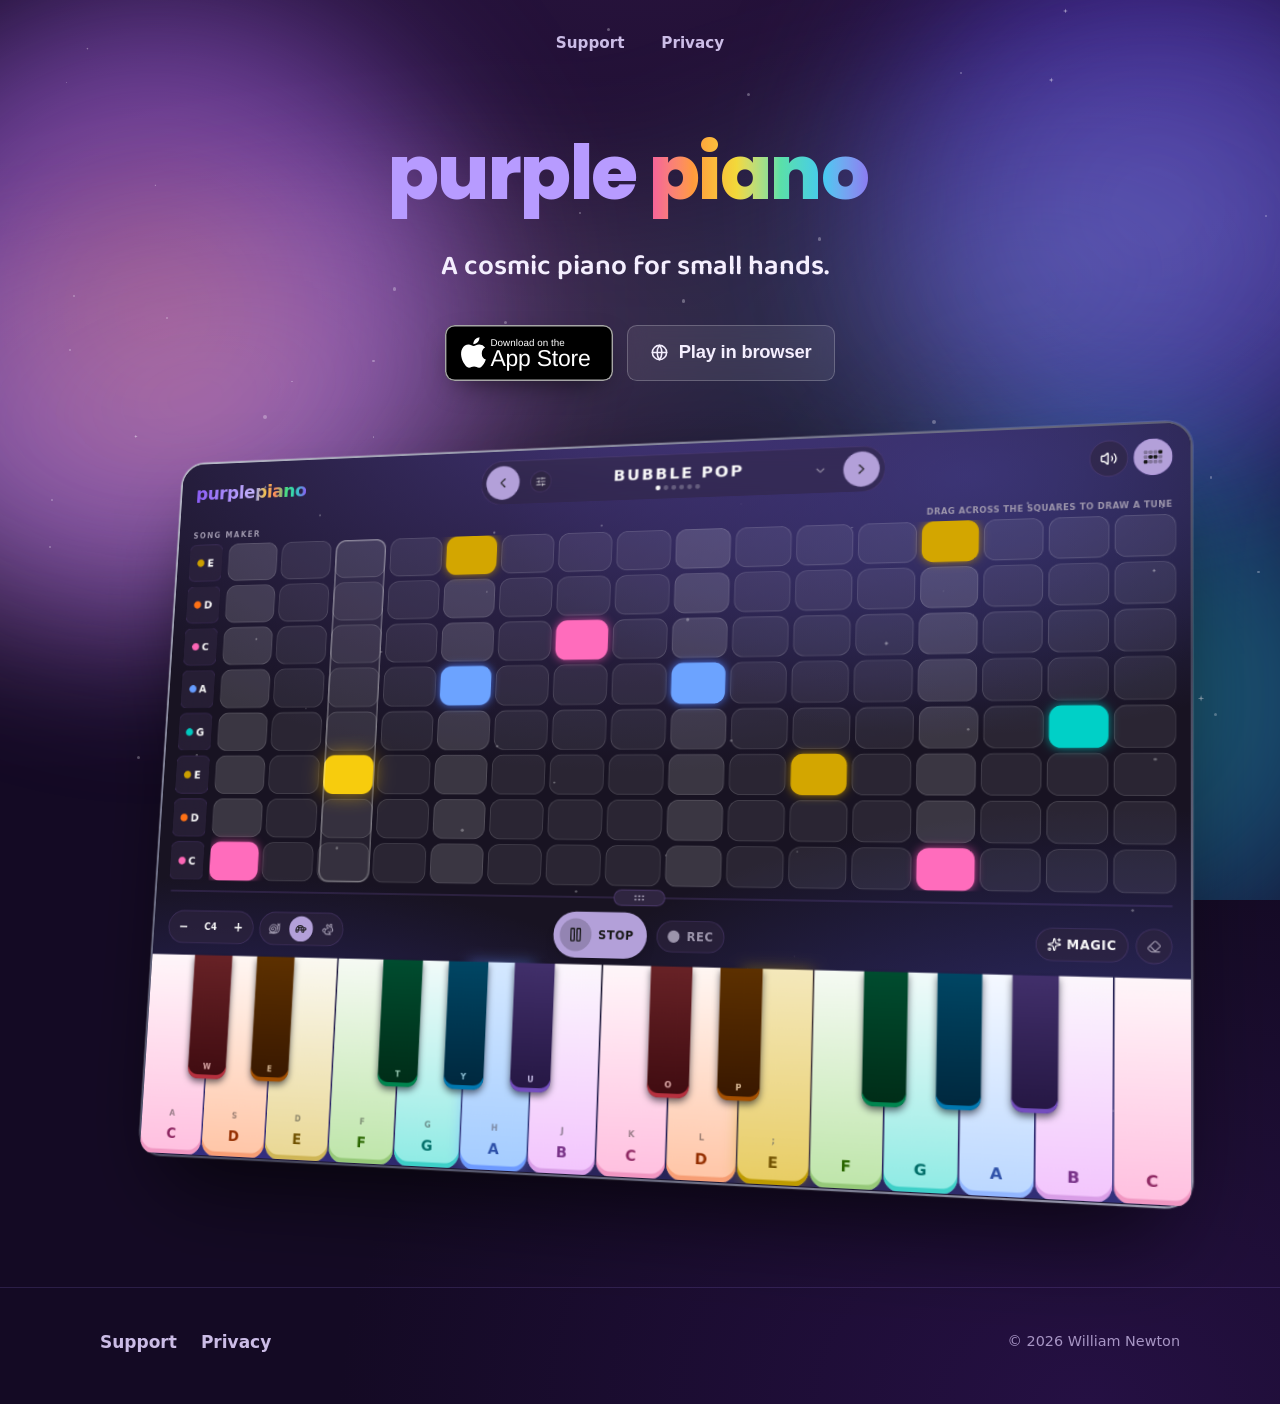
==== commit 1e4dad33: "Add an Open Graph image Link previews for purplepiano.app had no image, even though the pages alread" ====
--- a/index.html
+++ b/index.html
@@ -13,9 +13,16 @@
   <meta property="og:title" content="Purple Piano — a cosmic piano for small hands">
   <meta property="og:description" content="A toddler-friendly rainbow piano for iPhone and iPad. No wrong notes, no ads, no internet, no data collected.">
   <meta property="og:url" content="https://purplepiano.app/">
+  <meta property="og:image" content="https://purplepiano.app/og.jpg">
+  <meta property="og:image:type" content="image/jpeg">
+  <meta property="og:image:width" content="1200">
+  <meta property="og:image:height" content="630">
+  <meta property="og:image:alt" content="Purple Piano: the rainbow piano with its song maker playing a tune, beside the tagline “A cosmic piano for small hands.”">
   <meta name="twitter:card" content="summary_large_image">
   <meta name="twitter:title" content="Purple Piano — a cosmic piano for small hands">
   <meta name="twitter:description" content="A toddler-friendly rainbow piano for iPhone and iPad. No wrong notes, no ads, no internet, no data collected.">
+  <meta name="twitter:image" content="https://purplepiano.app/og.jpg">
+  <meta name="twitter:image:alt" content="Purple Piano: the rainbow piano with its song maker playing a tune, beside the tagline “A cosmic piano for small hands.”">
   <link rel="preconnect" href="https://fonts.googleapis.com">
   <link rel="preconnect" href="https://fonts.gstatic.com" crossorigin>
   <link rel="stylesheet" href="https://fonts.googleapis.com/css2?family=Baloo+2:wght@600;700;800&family=Poppins:wght@800&display=swap">
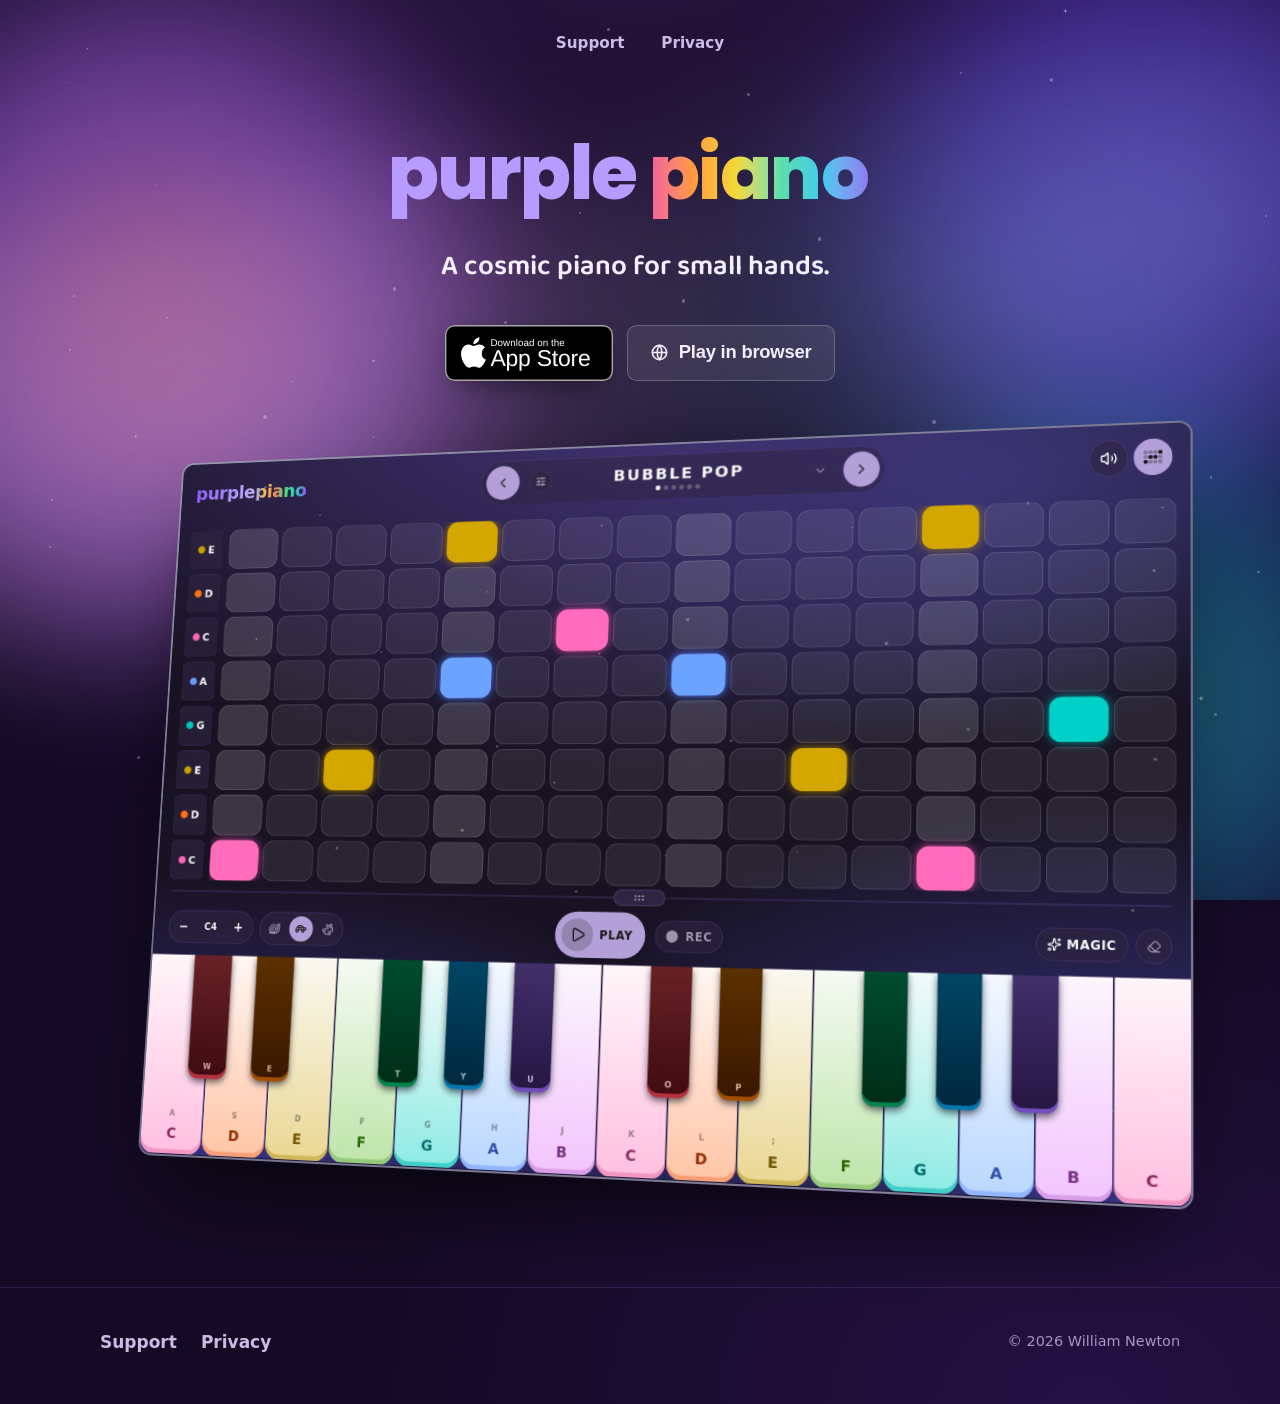
==== commit 7d866462: "Calmer iPad frame and hover; song maker without its caption row - Hover lift: drop the coloured halo" ====
--- a/index.html
+++ b/index.html
@@ -26,7 +26,7 @@
   <link rel="preconnect" href="https://fonts.googleapis.com">
   <link rel="preconnect" href="https://fonts.gstatic.com" crossorigin>
   <link rel="stylesheet" href="https://fonts.googleapis.com/css2?family=Baloo+2:wght@600;700;800&family=Poppins:wght@800&display=swap">
-  <link rel="stylesheet" href="/style.css?v=5e6ded84">
+  <link rel="stylesheet" href="/style.css?v=54caa77b">
 </head>
 <body>
   <a class="skip-link" href="#main">Skip to content</a>
@@ -136,7 +136,7 @@
         <!-- pp-app:start — generated by design/gen-app-snapshot.mjs; do not edit by hand -->
         <style>@property --tw-translate-x { syntax: "*"; inherits: false; initial-value: 0; }@property --tw-translate-y { syntax: "*"; inherits: false; initial-value: 0; }@property --tw-translate-z { syntax: "*"; inherits: false; initial-value: 0; }@property --tw-scale-x { syntax: "*"; inherits: false; initial-value: 1; }@property --tw-scale-y { syntax: "*"; inherits: false; initial-value: 1; }@property --tw-scale-z { syntax: "*"; inherits: false; initial-value: 1; }@property --tw-rotate-x { syntax: "*"; inherits: false; }@property --tw-rotate-y { syntax: "*"; inherits: false; }@property --tw-rotate-z { syntax: "*"; inherits: false; }@property --tw-skew-x { syntax: "*"; inherits: false; }@property --tw-skew-y { syntax: "*"; inherits: false; }@property --tw-pan-x { syntax: "*"; inherits: false; }@property --tw-pan-y { syntax: "*"; inherits: false; }@property --tw-pinch-zoom { syntax: "*"; inherits: false; }@property --tw-scroll-snap-strictness { syntax: "*"; inherits: false; initial-value: proximity; }@property --tw-space-y-reverse { syntax: "*"; inherits: false; initial-value: 0; }@property --tw-space-x-reverse { syntax: "*"; inherits: false; initial-value: 0; }@property --tw-divide-y-reverse { syntax: "*"; inherits: false; initial-value: 0; }@property --tw-border-style { syntax: "*"; inherits: false; initial-value: solid; }@property --tw-gradient-position { syntax: "*"; inherits: false; }@property --tw-gradient-from { syntax: "<color>"; inherits: false; initial-value: #0000; }@property --tw-gradient-via { syntax: "<color>"; inherits: false; initial-value: #0000; }@property --tw-gradient-to { syntax: "<color>"; inherits: false; initial-value: #0000; }@property --tw-gradient-stops { syntax: "*"; inherits: false; }@property --tw-gradient-via-stops { syntax: "*"; inherits: false; }@property --tw-gradient-from-position { syntax: "<length-percentage>"; inherits: false; initial-value: 0%; }@property --tw-gradient-via-position { syntax: "<length-percentage>"; inherits: false; initial-value: 50%; }@property --tw-gradient-to-position { syntax: "<length-percentage>"; inherits: false; initial-value: 100%; }@property --tw-leading { syntax: "*"; inherits: false; }@property --tw-font-weight { syntax: "*"; inherits: false; }@property --tw-tracking { syntax: "*"; inherits: false; }@property --tw-ordinal { syntax: "*"; inherits: false; }@property --tw-slashed-zero { syntax: "*"; inherits: false; }@property --tw-numeric-figure { syntax: "*"; inherits: false; }@property --tw-numeric-spacing { syntax: "*"; inherits: false; }@property --tw-numeric-fraction { syntax: "*"; inherits: false; }@property --tw-shadow { syntax: "*"; inherits: false; initial-value: 0 0 #0000; }@property --tw-shadow-color { syntax: "*"; inherits: false; }@property --tw-shadow-alpha { syntax: "<percentage>"; inherits: false; initial-value: 100%; }@property --tw-inset-shadow { syntax: "*"; inherits: false; initial-value: 0 0 #0000; }@property --tw-inset-shadow-color { syntax: "*"; inherits: false; }@property --tw-inset-shadow-alpha { syntax: "<percentage>"; inherits: false; initial-value: 100%; }@property --tw-ring-color { syntax: "*"; inherits: false; }@property --tw-ring-shadow { syntax: "*"; inherits: false; initial-value: 0 0 #0000; }@property --tw-inset-ring-color { syntax: "*"; inherits: false; }@property --tw-inset-ring-shadow { syntax: "*"; inherits: false; initial-value: 0 0 #0000; }@property --tw-ring-inset { syntax: "*"; inherits: false; }@property --tw-ring-offset-width { syntax: "<length>"; inherits: false; initial-value: 0; }@property --tw-ring-offset-color { syntax: "*"; inherits: false; initial-value: #fff; }@property --tw-ring-offset-shadow { syntax: "*"; inherits: false; initial-value: 0 0 #0000; }@property --tw-outline-style { syntax: "*"; inherits: false; initial-value: solid; }@property --tw-blur { syntax: "*"; inherits: false; }@property --tw-brightness { syntax: "*"; inherits: false; }@property --tw-contrast { syntax: "*"; inherits: false; }@property --tw-grayscale { syntax: "*"; inherits: false; }@property --tw-hue-rotate { syntax: "*"; inherits: false; }@property --tw-invert { syntax: "*"; inherits: false; }@property --tw-opacity { syntax: "*"; inherits: false; }@property --tw-saturate { syntax: "*"; inherits: false; }@property --tw-sepia { syntax: "*"; inherits: false; }@property --tw-drop-shadow { syntax: "*"; inherits: false; }@property --tw-drop-shadow-color { syntax: "*"; inherits: false; }@property --tw-drop-shadow-alpha { syntax: "<percentage>"; inherits: false; initial-value: 100%; }@property --tw-drop-shadow-size { syntax: "*"; inherits: false; }@property --tw-backdrop-blur { syntax: "*"; inherits: false; }@property --tw-backdrop-brightness { syntax: "*"; inherits: false; }@property --tw-backdrop-contrast { syntax: "*"; inherits: false; }@property --tw-backdrop-grayscale { syntax: "*"; inherits: false; }@property --tw-backdrop-hue-rotate { syntax: "*"; inherits: false; }@property --tw-backdrop-invert { syntax: "*"; inherits: false; }@property --tw-backdrop-opacity { syntax: "*"; inherits: false; }@property --tw-backdrop-saturate { syntax: "*"; inherits: false; }@property --tw-backdrop-sepia { syntax: "*"; inherits: false; }@property --tw-duration { syntax: "*"; inherits: false; }@property --tw-ease { syntax: "*"; inherits: false; }@property --tw-content { syntax: "*"; inherits: false; initial-value: ""; }@property --tw-divide-x-reverse { syntax: "*"; inherits: false; initial-value: 0; }@property --synth-hue { syntax: "<number>"; inherits: true; initial-value: 295; }</style>
         <div class="pp-app" id="pp-app" inert>
-          <template shadowrootmode="open"><style>@layer properties{@supports (((-webkit-hyphens:none)) and (not (margin-trim:inline))) or ((-moz-orient:inline) and (not (color:rgb(from red r g b)))){*, ::before, ::after, ::backdrop{--tw-translate-x: 0; --tw-translate-y: 0; --tw-translate-z: 0; --tw-scale-x: 1; --tw-scale-y: 1; --tw-scale-z: 1; --tw-rotate-x: initial; --tw-rotate-y: initial; --tw-rotate-z: initial; --tw-skew-x: initial; --tw-skew-y: initial; --tw-pan-x: initial; --tw-pan-y: initial; --tw-pinch-zoom: initial; --tw-scroll-snap-strictness: proximity; --tw-space-y-reverse: 0; --tw-space-x-reverse: 0; --tw-divide-y-reverse: 0; --tw-border-style: solid; --tw-gradient-position: initial; --tw-gradient-from: #0000; --tw-gradient-via: #0000; --tw-gradient-to: #0000; --tw-gradient-stops: initial; --tw-gradient-via-stops: initial; --tw-gradient-from-position: 0%; --tw-gradient-via-position: 50%; --tw-gradient-to-position: 100%; --tw-leading: initial; --tw-font-weight: initial; --tw-tracking: initial; --tw-ordinal: initial; --tw-slashed-zero: initial; --tw-numeric-figure: initial; --tw-numeric-spacing: initial; --tw-numeric-fraction: initial; --tw-shadow: 0 0 #0000; --tw-shadow-color: initial; --tw-shadow-alpha: 100%; --tw-inset-shadow: 0 0 #0000; --tw-inset-shadow-color: initial; --tw-inset-shadow-alpha: 100%; --tw-ring-color: initial; --tw-ring-shadow: 0 0 #0000; --tw-inset-ring-color: initial; --tw-inset-ring-shadow: 0 0 #0000; --tw-ring-inset: initial; --tw-ring-offset-width: 0px; --tw-ring-offset-color: #fff; --tw-ring-offset-shadow: 0 0 #0000; --tw-outline-style: solid; --tw-blur: initial; --tw-brightness: initial; --tw-contrast: initial; --tw-grayscale: initial; --tw-hue-rotate: initial; --tw-invert: initial; --tw-opacity: initial; --tw-saturate: initial; --tw-sepia: initial; --tw-drop-shadow: initial; --tw-drop-shadow-color: initial; --tw-drop-shadow-alpha: 100%; --tw-drop-shadow-size: initial; --tw-backdrop-blur: initial; --tw-backdrop-brightness: initial; --tw-backdrop-contrast: initial; --tw-backdrop-grayscale: initial; --tw-backdrop-hue-rotate: initial; --tw-backdrop-invert: initial; --tw-backdrop-opacity: initial; --tw-backdrop-saturate: initial; --tw-backdrop-sepia: initial; --tw-duration: initial; --tw-ease: initial; --tw-content: ""; --tw-divide-x-reverse: 0;}}}@layer theme{:host, :host{--font-sans: ui-sans-serif, system-ui, sans-serif, "Apple Color Emoji", "Segoe UI Emoji", "Segoe UI Symbol", "Noto Color Emoji"; --font-mono: ui-monospace, SFMono-Regular, Menlo, Monaco, Consolas, "Liberation Mono", "Courier New", monospace; --color-red-50: #fef2f2; --color-red-200: #ffcaca; --color-red-400: #ff6568; --color-red-500: #fb2c36; --color-red-950: #460809; --color-orange-300: #ffb96d; --color-orange-400: #ff8b1a; --color-orange-500: #fe6e00; --color-orange-600: #f05100; --color-amber-50: #fffbeb; --color-amber-200: #fee685; --color-amber-300: #ffd236; --color-amber-400: #fcbb00; --color-amber-500: #f99c00; --color-amber-600: #dd7400; --color-amber-700: #b75000; --color-yellow-400: #fac800; --color-yellow-500: #edb200; --color-green-50: #f0fdf4; --color-green-200: #b9f8cf; --color-green-300: #7bf1a8; --color-green-400: #05df72; --color-green-500: #00c758; --color-green-600: #00a544; --color-green-700: #008138; --color-emerald-50: #ecfdf5; --color-emerald-200: #a4f4cf; --color-emerald-300: #5ee9b5; --color-emerald-400: #00d294; --color-emerald-500: #00bb7f; --color-emerald-600: #009767; --color-emerald-700: #007956; --color-emerald-900: #004e3b; --color-teal-400: #00d3bd; --color-teal-500: #00baa7; --color-teal-900: #0b4f4a; --color-cyan-300: #53eafd; --color-cyan-400: #00d2ef; --color-cyan-500: #00b7d7; --color-sky-400: #00bcfe; --color-sky-500: #00a5ef; --color-sky-600: #0084cc; --color-blue-50: #eff6ff; --color-blue-100: #dbeafe; --color-blue-200: #bedbff; --color-blue-300: #90c5ff; --color-blue-400: #54a2ff; --color-blue-500: #3080ff; --color-blue-600: #155dfc; --color-blue-700: #1447e6; --color-indigo-500: #625fff; --color-violet-300: #c4b4ff; --color-violet-400: #a685ff; --color-violet-500: #8d54ff; --color-violet-600: #7f22fe; --color-violet-700: #7008e7; --color-violet-800: #5d0ec0; --color-purple-400: #c07eff; --color-purple-500: #ac4bff; --color-pink-500: #f6339a; --color-rose-400: #ff667f; --color-rose-500: #ff2357; --color-rose-600: #e70044; --color-rose-700: #c20039; --color-slate-100: #f1f5f9; --color-slate-200: #e2e8f0; --color-slate-300: #cad5e2; --color-slate-500: #62748e; --color-slate-600: #45556c; --color-slate-700: #314158; --color-slate-800: #1d293d; --color-slate-900: #0f172b; --color-gray-50: #f9fafb; --color-gray-100: #f3f4f6; --color-gray-200: #e5e7eb; --color-gray-300: #d1d5dc; --color-gray-400: #99a1af; --color-gray-500: #6a7282; --color-gray-600: #4a5565; --color-gray-700: #364153; --color-gray-800: #1e2939; --color-gray-900: #101828; --color-gray-950: #030712; --color-zinc-100: #f4f4f5; --color-zinc-200: #e4e4e7; --color-zinc-300: #d4d4d8; --color-zinc-400: #9f9fa9; --color-zinc-500: #71717b; --color-zinc-600: #52525c; --color-zinc-700: #3f3f46; --color-zinc-800: #27272a; --color-zinc-900: #18181b; --color-zinc-950: #09090b; --color-neutral-50: #fafafa; --color-neutral-100: #f5f5f5; --color-neutral-200: #e5e5e5; --color-neutral-300: #d4d4d4; --color-neutral-400: #a1a1a1; --color-neutral-500: #737373; --color-neutral-600: #525252; --color-neutral-700: #404040; --color-neutral-800: #262626; --color-neutral-900: #171717; --color-neutral-950: #0a0a0a; --color-black: #000; --color-white: #fff; --spacing: .25rem; --container-xs: 20rem; --container-sm: 24rem; --container-md: 28rem; --container-lg: 32rem; --container-xl: 36rem; --container-2xl: 42rem; --container-3xl: 48rem; --container-4xl: 56rem; --container-5xl: 64rem; --container-6xl: 72rem; --container-7xl: 80rem; --text-xs: .75rem; --text-xs--line-height: calc(1 / .75); --text-sm: .875rem; --text-sm--line-height: calc(1.25 / .875); --text-base: 1rem; --text-base--line-height: calc(1.5 / 1); --text-lg: 1.125rem; --text-lg--line-height: calc(1.75 / 1.125); --text-xl: 1.25rem; --text-xl--line-height: calc(1.75 / 1.25); --text-2xl: 1.5rem; --text-2xl--line-height: calc(2 / 1.5); --text-3xl: 1.875rem; --text-3xl--line-height: calc(2.25 / 1.875); --text-4xl: 2.25rem; --text-4xl--line-height: calc(2.5 / 2.25); --text-5xl: 3rem; --text-5xl--line-height: 1; --text-6xl: 3.75rem; --text-6xl--line-height: 1; --text-7xl: 4.5rem; --text-7xl--line-height: 1; --text-8xl: 6rem; --text-8xl--line-height: 1; --text-9xl: 8rem; --text-9xl--line-height: 1; --font-weight-normal: 400; --font-weight-medium: 500; --font-weight-semibold: 600; --font-weight-bold: 700; --font-weight-extrabold: 800; --font-weight-black: 900; --tracking-tight: -.025em; --tracking-wide: .025em; --tracking-wider: .05em; --tracking-widest: .1em; --leading-tight: 1.25; --leading-snug: 1.375; --leading-normal: 1.5; --leading-relaxed: 1.625; --radius-md: calc(var(--radius) * .8); --drop-shadow-md: 0 3px 3px #0000001f; --drop-shadow-2xl: 0 25px 25px #00000026; --ease-in: cubic-bezier(.4, 0, 1, 1); --ease-out: cubic-bezier(0, 0, .2, 1); --ease-in-out: cubic-bezier(.4, 0, .2, 1); --animate-spin: spin 1s linear infinite; --animate-ping: ping 1s cubic-bezier(0, 0, .2, 1) infinite; --animate-pulse: pulse 2s cubic-bezier(.4, 0, .6, 1) infinite; --animate-bounce: bounce 1s infinite; --blur-xs: 4px; --blur-sm: 8px; --blur-md: 12px; --blur-xl: 24px; --aspect-video: 16 / 9; --default-transition-duration: .15s; --default-transition-timing-function: cubic-bezier(.4, 0, .2, 1); --default-font-family: var(--font-sans); --default-mono-font-family: var(--font-mono); --color-background: var(--background); --color-foreground: var(--foreground); --color-chart-2: var(--chart-2); --color-chart-1: var(--chart-1); --color-border: var(--border); --color-destructive: var(--destructive); --color-muted-foreground: var(--muted-foreground); --color-primary: var(--primary);}@supports (color:lab(0% 0 0)){:host, :host{--color-red-50: lab(96.5005% 4.18508 1.52328); --color-red-200: lab(86.017% 19.8815 7.75869); --color-red-400: lab(63.7053% 60.745 31.3109); --color-red-500: lab(55.4814% 75.0732 48.8528); --color-red-950: lab(13.003% 29.04 16.7519); --color-orange-300: lab(80.8059% 21.7313 50.4455); --color-orange-400: lab(70.0429% 42.5156 75.8207); --color-orange-500: lab(64.272% 57.1788 90.3583); --color-orange-600: lab(57.1026% 64.2584 89.8886); --color-amber-50: lab(98.6252% -.635922 8.42309); --color-amber-200: lab(91.7203% -.505269 49.9084); --color-amber-300: lab(86.4156% 6.13147 78.3961); --color-amber-400: lab(80.1641% 16.6016 99.2089); --color-amber-500: lab(72.7183% 31.8672 97.9407); --color-amber-600: lab(60.3514% 40.5624 87.1228); --color-amber-700: lab(47.2709% 42.9082 69.2966); --color-yellow-400: lab(83.2664% 8.65132 106.895); --color-yellow-500: lab(76.3898% 14.5258 98.4589); --color-green-50: lab(98.1563% -5.60117 2.75915); --color-green-200: lab(92.4222% -26.4702 12.9427); --color-green-300: lab(86.9953% -47.2691 25.0054); --color-green-400: lab(78.503% -64.9265 39.7492); --color-green-500: lab(70.5521% -66.5147 45.8073); --color-green-600: lab(59.0978% -58.6621 41.2579); --color-green-700: lab(47.0329% -47.0239 31.4788); --color-emerald-50: lab(97.8462% -6.94966 1.85487); --color-emerald-200: lab(90.2247% -31.039 9.47084); --color-emerald-300: lab(83.9203% -48.7124 13.8849); --color-emerald-400: lab(75.0771% -60.7313 19.4147); --color-emerald-500: lab(66.9756% -58.27 19.5419); --color-emerald-600: lab(55.0481% -49.9246 15.93); --color-emerald-700: lab(44.4871% -41.0396 11.0361); --color-emerald-900: lab(28.8637% -26.9249 5.45986); --color-teal-400: lab(76.0109% -53.3483 -2.27906); --color-teal-500: lab(67.3859% -49.0983 -2.63511); --color-teal-900: lab(29.506% -21.4706 -3.59886); --color-cyan-300: lab(85.3886% -36.7636 -21.5716); --color-cyan-400: lab(76.6045% -40.9406 -29.6231); --color-cyan-500: lab(67.805% -35.3952 -30.2018); --color-sky-400: lab(70.687% -23.6078 -45.9483); --color-sky-500: lab(63.3038% -18.433 -51.0407); --color-sky-600: lab(51.7754% -11.4712 -49.8349); --color-blue-50: lab(96.492% -1.14644 -5.11479); --color-blue-100: lab(92.0301% -2.24757 -11.6453); --color-blue-200: lab(86.15% -4.04379 -21.0797); --color-blue-300: lab(77.5052% -6.4629 -36.42); --color-blue-400: lab(65.0361% -1.42065 -56.9802); --color-blue-500: lab(54.1736% 13.3369 -74.6839); --color-blue-600: lab(44.0605% 29.0279 -86.0352); --color-blue-700: lab(36.9089% 35.0961 -85.6872); --color-indigo-500: lab(48.295% 38.3129 -81.9673); --color-violet-300: lab(76.7419% 18.3911 -37.0706); --color-violet-400: lab(62.8239% 34.9159 -60.0512); --color-violet-500: lab(49.9355% 55.1776 -81.8963); --color-violet-600: lab(41.088% 68.9966 -91.995); --color-violet-700: lab(35.2783% 67.9912 -88.793); --color-violet-800: lab(29.3188% 57.7986 -76.1493); --color-purple-400: lab(63.6946% 47.6127 -59.2066); --color-purple-500: lab(52.0183% 66.11 -78.2316); --color-pink-500: lab(56.9303% 76.8162 -8.07021); --color-rose-400: lab(64.4125% 63.0291 19.2068); --color-rose-500: lab(56.101% 79.4328 31.4532); --color-rose-600: lab(49.1882% 81.577 36.0311); --color-rose-700: lab(41.1651% 71.6251 30.3087); --color-slate-100: lab(96.286% -.852436 -2.46847); --color-slate-200: lab(91.7353% -.998765 -4.76968); --color-slate-300: lab(84.7652% -1.94535 -7.93337); --color-slate-500: lab(48.0876% -2.03595 -16.5814); --color-slate-600: lab(35.5623% -1.74978 -15.4316); --color-slate-700: lab(26.9569% -1.47016 -15.6993); --color-slate-800: lab(16.132% -.318035 -14.6672); --color-slate-900: lab(7.78673% 1.82345 -15.0537); --color-gray-50: lab(98.2596% -.247031 -.706708); --color-gray-100: lab(96.1596% -.0823438 -1.13575); --color-gray-200: lab(91.6229% -.159115 -2.26791); --color-gray-300: lab(85.1236% -.612259 -3.7138); --color-gray-400: lab(65.9269% -.832707 -8.17473); --color-gray-500: lab(47.7841% -.393182 -10.0268); --color-gray-600: lab(35.6337% -1.58697 -10.8425); --color-gray-700: lab(27.1134% -.956401 -12.3224); --color-gray-800: lab(16.1051% -1.18239 -11.7533); --color-gray-900: lab(8.11897% .811279 -12.254); --color-gray-950: lab(1.90334% .278696 -5.48866); --color-zinc-100: lab(96.1634% .0993311 -.364041); --color-zinc-200: lab(90.6853% .399232 -1.45452); --color-zinc-300: lab(84.9837% .601262 -2.17986); --color-zinc-400: lab(65.6464% 1.53497 -5.42429); --color-zinc-500: lab(47.8878% 1.65477 -5.77283); --color-zinc-600: lab(35.1166% 1.78212 -6.1173); --color-zinc-700: lab(26.8019% 1.35387 -4.68303); --color-zinc-800: lab(15.7305% .613764 -2.16959); --color-zinc-900: lab(8.30603% .618205 -2.16572); --color-zinc-950: lab(2.51107% .242703 -.886115); --color-neutral-50: lab(98.26% 0 0); --color-neutral-100: lab(96.52% -.0000298023 .0000119209); --color-neutral-200: lab(90.952% 0 -.0000119209); --color-neutral-300: lab(84.92% 0 -.0000119209); --color-neutral-400: lab(66.128% -.0000298023 .0000119209); --color-neutral-500: lab(48.496% 0 0); --color-neutral-600: lab(34.924% 0 0); --color-neutral-700: lab(27.036% 0 0); --color-neutral-800: lab(15.204% 0 -.00000596046); --color-neutral-900: lab(7.78201% -.0000149012 0); --color-neutral-950: lab(2.75381% 0 0);}}}@layer base{*, ::after, ::before, ::backdrop{box-sizing: border-box; border: 0px solid; margin: 0px; padding: 0px;}::file-selector-button{box-sizing: border-box; border: 0px solid; margin: 0px; padding: 0px;}:host{text-size-adjust: 100%; tab-size: 4; line-height: 1.5; font-family: var(--default-font-family,ui-sans-serif, system-ui, sans-serif, "Apple Color Emoji", "Segoe UI Emoji", "Segoe UI Symbol", "Noto Color Emoji"); font-feature-settings: var(--default-font-feature-settings,normal); font-variation-settings: var(--default-font-variation-settings,normal); -webkit-tap-highlight-color: transparent;}h2{font-size: inherit; font-weight: inherit;}svg{vertical-align: middle; display: block;}button{font: inherit; letter-spacing: inherit; color: inherit; opacity: 1; background-color: rgba(0, 0, 0, 0); border-radius: 0px;}::file-selector-button{font: inherit; letter-spacing: inherit; color: inherit; opacity: 1; background-color: rgba(0, 0, 0, 0); border-radius: 0px;}::file-selector-button{margin-inline-end: 4px;}::placeholder{opacity: 1;}@supports (not ((-webkit-appearance:-apple-pay-button))) or (contain-intrinsic-size:1px){::placeholder{color: currentcolor;}@supports (color:color-mix(in lab, red, red)){::placeholder{color: color-mix(in oklab, currentcolor, transparent);}}}::-webkit-search-decoration{appearance: none;}::-webkit-date-and-time-value{min-height: 1lh; text-align: inherit;}::-webkit-datetime-edit{display: inline-flex;}::-webkit-datetime-edit-fields-wrapper{padding: 0px;}::-webkit-datetime-edit{padding-block: 0px;}::-webkit-datetime-edit-year-field{padding-block: 0px;}::-webkit-datetime-edit-month-field{padding-block: 0px;}::-webkit-datetime-edit-day-field{padding-block: 0px;}::-webkit-datetime-edit-hour-field{padding-block: 0px;}::-webkit-datetime-edit-minute-field{padding-block: 0px;}::-webkit-datetime-edit-second-field{padding-block: 0px;}::-webkit-datetime-edit-millisecond-field{padding-block: 0px;}::-webkit-datetime-edit-meridiem-field{padding-block: 0px;}::-webkit-calendar-picker-indicator{line-height: 1;}button{appearance: button;}::file-selector-button{appearance: button;}::-webkit-inner-spin-button{height: auto;}::-webkit-outer-spin-button{height: auto;}*{border-color: var(--border);}}@layer components;@layer utilities{.\@container{container-type: inline-size;}.pointer-events-auto{pointer-events: auto;}.pointer-events-none{pointer-events: none;}.sr-only{clip-path: inset(50%); white-space: nowrap; border-width: 0px; width: 1px; height: 1px; margin: -1px; padding: 0px; position: absolute; overflow: hidden;}.absolute{position: absolute;}.relative{position: relative;}.inset-0{inset: calc(var(--spacing) * 0);}.inset-x-3{inset-inline: calc(var(--spacing) * 3);}.inset-y-0{inset-block: calc(var(--spacing) * 0);}.top-0{top: calc(var(--spacing) * 0);}.top-1\/2{top: 50%;}.right-0{right: calc(var(--spacing) * 0);}.left-1\/2{left: 50%;}.z-0{z-index: 0;}.z-10{z-index: 10;}.z-20{z-index: 20;}.order-1{order: 1;}.order-2{order: 2;}.order-last{order: 9999;}.mt-0\.5{margin-top: calc(var(--spacing) * .5);}.mb-1{margin-bottom: calc(var(--spacing) * 1);}.-ml-\[3px\]{margin-left: -3px;}.ml-auto{margin-left: auto;}.block{display: block;}.contents{display: contents;}.flex{display: flex;}.grid{display: grid;}.hidden{display: none;}.h-1\.5{height: calc(var(--spacing) * 1.5);}.h-2{height: calc(var(--spacing) * 2);}.h-3\.5{height: calc(var(--spacing) * 3.5);}.h-4{height: calc(var(--spacing) * 4);}.h-5{height: calc(var(--spacing) * 5);}.h-7{height: calc(var(--spacing) * 7);}.h-8{height: calc(var(--spacing) * 8);}.h-9{height: calc(var(--spacing) * 9);}.h-10{height: calc(var(--spacing) * 10);}.h-\[3\.25rem\]{height: 3.25rem;}.h-\[62\%\]{height: 62%;}.h-\[100dvh\]{height: 100dvh;}.h-full{height: 100%;}.h-px{height: 1px;}.min-h-0{min-height: calc(var(--spacing) * 0);}.min-h-\[96px\]{min-height: 96px;}.min-h-\[clamp\(120px\,28vh\,320px\)\]{min-height: clamp(120px, 28vh, 320px);}.w-1\.5{width: calc(var(--spacing) * 1.5);}.w-2{width: calc(var(--spacing) * 2);}.w-3\.5{width: calc(var(--spacing) * 3.5);}.w-4{width: calc(var(--spacing) * 4);}.w-5{width: calc(var(--spacing) * 5);}.w-7{width: calc(var(--spacing) * 7);}.w-8{width: calc(var(--spacing) * 8);}.w-9{width: calc(var(--spacing) * 9);}.w-10{width: calc(var(--spacing) * 10);}.w-16{width: calc(var(--spacing) * 16);}.w-full{width: 100%;}.max-w-lg{max-width: var(--container-lg);}.min-w-0{min-width: calc(var(--spacing) * 0);}.min-w-9{min-width: calc(var(--spacing) * 9);}.min-w-\[38rem\]{min-width: 38rem;}.flex-1{flex: 1 1 0%;}.shrink{flex-shrink: 1;}.shrink-0{flex-shrink: 0;}.origin-top{transform-origin: center top;}.translate-x-\[1px\]{--tw-translate-x: 1px; translate: var(--tw-translate-x) var(--tw-translate-y);}.-translate-y-1\/2{--tw-translate-y: calc(calc(1 / 2 * 100%) * -1); translate: var(--tw-translate-x) var(--tw-translate-y);}.scale-\[0\.6\]{scale: 0.6;}.scale-\[1\.08\]{scale: 1.08;}.cursor-pointer{cursor: pointer;}.cursor-row-resize{cursor: row-resize;}.touch-manipulation{touch-action: manipulation;}.touch-none{touch-action: none;}.grid-rows-\[0fr\]{grid-template-rows: 0fr;}.flex-col{flex-direction: column;}.flex-wrap{flex-wrap: wrap;}.place-items-center{place-items: center;}.items-center{align-items: center;}.items-start{align-items: flex-start;}.justify-between{justify-content: space-between;}.justify-center{justify-content: center;}.justify-end{justify-content: flex-end;}.gap-1{gap: calc(var(--spacing) * 1);}.gap-1\.5{gap: calc(var(--spacing) * 1.5);}.gap-2{gap: calc(var(--spacing) * 2);}.gap-3{gap: calc(var(--spacing) * 3);}.gap-\[2px\]{gap: 2px;}.gap-\[var\(--cell-gap\)\]{gap: var(--cell-gap);}.truncate{text-overflow: ellipsis; white-space: nowrap; overflow: hidden;}.overflow-hidden{overflow: hidden;}.overflow-x-auto{overflow-x: auto;}.overflow-y-hidden{overflow-y: hidden;}.rounded-\[1\.75rem\]{border-radius: 1.75rem;}.rounded-full{border-radius: 3.40282e+38px;}.rounded-lg{border-radius: var(--radius);}.rounded-xl{border-radius: calc(var(--radius) * 1.4);}.rounded-b-lg{border-bottom-right-radius: var(--radius); border-bottom-left-radius: var(--radius);}.rounded-b-xl{border-bottom-right-radius: calc(var(--radius) * 1.4); border-bottom-left-radius: calc(var(--radius) * 1.4);}.border{border-style: var(--tw-border-style); border-width: 1px;}.border-2{border-style: var(--tw-border-style); border-width: 2px;}.border-border{border-color: var(--border);}.border-border\/50{border-color: var(--border);}@supports (color:color-mix(in lab, red, red)){.border-border\/50{border-color: color-mix(in oklab, var(--border) 50%, transparent);}}.border-border\/60{border-color: var(--border);}@supports (color:color-mix(in lab, red, red)){.border-border\/60{border-color: color-mix(in oklab, var(--border) 60%, transparent);}}.border-foreground\/15{border-color: var(--foreground);}@supports (color:color-mix(in lab, red, red)){.border-foreground\/15{border-color: color-mix(in oklab, var(--foreground) 15%, transparent);}}.border-foreground\/30{border-color: var(--foreground);}@supports (color:color-mix(in lab, red, red)){.border-foreground\/30{border-color: color-mix(in oklab, var(--foreground) 30%, transparent);}}.bg-background{background-color: var(--background);}.bg-border{background-color: var(--border);}.bg-card{background-color: var(--card);}.bg-card\/50{background-color: var(--card);}@supports (color:color-mix(in lab, red, red)){.bg-card\/50{background-color: color-mix(in oklab, var(--card) 50%, transparent);}}.bg-card\/60{background-color: var(--card);}@supports (color:color-mix(in lab, red, red)){.bg-card\/60{background-color: color-mix(in oklab, var(--card) 60%, transparent);}}.bg-card\/70{background-color: var(--card);}@supports (color:color-mix(in lab, red, red)){.bg-card\/70{background-color: color-mix(in oklab, var(--card) 70%, transparent);}}.bg-foreground, .bg-foreground\/5{background-color: var(--foreground);}@supports (color:color-mix(in lab, red, red)){.bg-foreground\/5{background-color: color-mix(in oklab, var(--foreground) 5%, transparent);}}.bg-foreground\/8{background-color: var(--foreground);}@supports (color:color-mix(in lab, red, red)){.bg-foreground\/8{background-color: color-mix(in oklab, var(--foreground) 8%, transparent);}}.bg-foreground\/15{background-color: var(--foreground);}@supports (color:color-mix(in lab, red, red)){.bg-foreground\/15{background-color: color-mix(in oklab, var(--foreground) 15%, transparent);}}.bg-foreground\/25{background-color: var(--foreground);}@supports (color:color-mix(in lab, red, red)){.bg-foreground\/25{background-color: color-mix(in oklab, var(--foreground) 25%, transparent);}}.bg-foreground\/70{background-color: var(--foreground);}@supports (color:color-mix(in lab, red, red)){.bg-foreground\/70{background-color: color-mix(in oklab, var(--foreground) 70%, transparent);}}.bg-primary{background-color: var(--primary);}.bg-primary-foreground\/20{background-color: var(--primary-foreground);}@supports (color:color-mix(in lab, red, red)){.bg-primary-foreground\/20{background-color: color-mix(in oklab, var(--primary-foreground) 20%, transparent);}}.bg-gradient-to-l{--tw-gradient-position: to left in oklab; background-image: linear-gradient(var(--tw-gradient-stops));}.from-background{--tw-gradient-from: var(--background); --tw-gradient-stops: var(--tw-gradient-via-stops,var(--tw-gradient-position), var(--tw-gradient-from) var(--tw-gradient-from-position), var(--tw-gradient-to) var(--tw-gradient-to-position));}.to-transparent{--tw-gradient-to: transparent; --tw-gradient-stops: var(--tw-gradient-via-stops,var(--tw-gradient-position), var(--tw-gradient-from) var(--tw-gradient-from-position), var(--tw-gradient-to) var(--tw-gradient-to-position));}.fill-current{fill: currentcolor;}.p-1{padding: calc(var(--spacing) * 1);}.p-1\.5{padding: calc(var(--spacing) * 1.5);}.px-1{padding-inline: calc(var(--spacing) * 1);}.px-1\.5{padding-inline: calc(var(--spacing) * 1.5);}.px-2{padding-inline: calc(var(--spacing) * 2);}.px-3{padding-inline: calc(var(--spacing) * 3);}.py-2{padding-block: calc(var(--spacing) * 2);}.pt-1{padding-top: calc(var(--spacing) * 1);}.pt-2{padding-top: calc(var(--spacing) * 2);}.pt-\[env\(safe-area-inset-top\)\]{padding-top: env(safe-area-inset-top);}.pr-4{padding-right: calc(var(--spacing) * 4);}.pr-\[env\(safe-area-inset-right\)\]{padding-right: env(safe-area-inset-right);}.pb-1{padding-bottom: calc(var(--spacing) * 1);}.pb-1\.5{padding-bottom: calc(var(--spacing) * 1.5);}.pb-2{padding-bottom: calc(var(--spacing) * 2);}.pl-2{padding-left: calc(var(--spacing) * 2);}.pl-\[env\(safe-area-inset-left\)\]{padding-left: env(safe-area-inset-left);}.text-center{text-align: center;}.font-sans{font-family: var(--font-sans);}.text-base{font-size: var(--text-base); line-height: var(--tw-leading,var(--text-base--line-height));}.text-sm{font-size: var(--text-sm); line-height: var(--tw-leading,var(--text-sm--line-height));}.text-xl{font-size: var(--text-xl); line-height: var(--tw-leading,var(--text-xl--line-height));}.text-xs{font-size: var(--text-xs); line-height: var(--tw-leading,var(--text-xs--line-height));}.text-\[10px\]{font-size: 10px;}.text-\[11px\]{font-size: 11px;}.leading-none{--tw-leading: 1; line-height: 1;}.leading-tight{--tw-leading: var(--leading-tight); line-height: var(--leading-tight);}.font-black{--tw-font-weight: var(--font-weight-black); font-weight: var(--font-weight-black);}.font-bold{--tw-font-weight: var(--font-weight-bold); font-weight: var(--font-weight-bold);}.tracking-\[0\.2em\]{--tw-tracking: .2em; letter-spacing: 0.2em;}.tracking-\[0\.12em\]{--tw-tracking: .12em; letter-spacing: 0.12em;}.tracking-tight{--tw-tracking: var(--tracking-tight); letter-spacing: var(--tracking-tight);}.tracking-wide{--tw-tracking: var(--tracking-wide); letter-spacing: var(--tracking-wide);}.tracking-wider{--tw-tracking: var(--tracking-wider); letter-spacing: var(--tracking-wider);}.whitespace-nowrap{white-space: nowrap;}.text-foreground{color: var(--foreground);}.text-foreground\/80{color: var(--foreground);}@supports (color:color-mix(in lab, red, red)){.text-foreground\/80{color: color-mix(in oklab, var(--foreground) 80%, transparent);}}.text-muted-foreground{color: var(--muted-foreground);}.text-primary-foreground{color: var(--primary-foreground);}.lowercase{text-transform: lowercase;}.uppercase{text-transform: uppercase;}.antialiased{-webkit-font-smoothing: antialiased;}.opacity-0{opacity: 0;}.shadow-lg{--tw-shadow: 0 10px 15px -3px var(--tw-shadow-color,#0000001a), 0 4px 6px -4px var(--tw-shadow-color,#0000001a); box-shadow: var(--tw-inset-shadow), var(--tw-inset-ring-shadow), var(--tw-ring-offset-shadow), var(--tw-ring-shadow), var(--tw-shadow);}.shadow-sm{--tw-shadow: 0 1px 3px 0 var(--tw-shadow-color,#0000001a), 0 1px 2px -1px var(--tw-shadow-color,#0000001a); box-shadow: var(--tw-inset-shadow), var(--tw-inset-ring-shadow), var(--tw-ring-offset-shadow), var(--tw-ring-shadow), var(--tw-shadow);}.blur-\[2px\]{--tw-blur: blur(2px); filter: var(--tw-blur,) var(--tw-brightness,) var(--tw-contrast,) var(--tw-grayscale,) var(--tw-hue-rotate,) var(--tw-invert,) var(--tw-saturate,) var(--tw-sepia,) var(--tw-drop-shadow,);}.backdrop-blur-md{--tw-backdrop-blur: blur(var(--blur-md)); backdrop-filter: var(--tw-backdrop-blur,) var(--tw-backdrop-brightness,) var(--tw-backdrop-contrast,) var(--tw-backdrop-grayscale,) var(--tw-backdrop-hue-rotate,) var(--tw-backdrop-invert,) var(--tw-backdrop-opacity,) var(--tw-backdrop-saturate,) var(--tw-backdrop-sepia,);}.backdrop-blur-sm{--tw-backdrop-blur: blur(var(--blur-sm)); backdrop-filter: var(--tw-backdrop-blur,) var(--tw-backdrop-brightness,) var(--tw-backdrop-contrast,) var(--tw-backdrop-grayscale,) var(--tw-backdrop-hue-rotate,) var(--tw-backdrop-invert,) var(--tw-backdrop-opacity,) var(--tw-backdrop-saturate,) var(--tw-backdrop-sepia,);}.transition-\[filter\,transform\]{transition-property: filter, transform; transition-timing-function: var(--tw-ease,var(--default-transition-timing-function)); transition-duration: var(--tw-duration,var(--default-transition-duration));}.transition-\[grid-template-rows\]{transition-property: grid-template-rows; transition-timing-function: var(--tw-ease,var(--default-transition-timing-function)); transition-duration: var(--tw-duration,var(--default-transition-duration));}.transition-\[left\]{transition-property: left; transition-timing-function: var(--tw-ease,var(--default-transition-timing-function)); transition-duration: var(--tw-duration,var(--default-transition-duration));}.transition-\[scale\,opacity\,filter\]{transition-property: scale, opacity, filter; transition-timing-function: var(--tw-ease,var(--default-transition-timing-function)); transition-duration: var(--tw-duration,var(--default-transition-duration));}.transition-\[transform\,background-color\,color\]{transition-property: transform, background-color, color; transition-timing-function: var(--tw-ease,var(--default-transition-timing-function)); transition-duration: var(--tw-duration,var(--default-transition-duration));}.transition-\[translate\,scale\,background-color\,border-color\,box-shadow\,color\,filter\]{transition-property: translate, scale, background-color, border-color, box-shadow, color, filter; transition-timing-function: var(--tw-ease,var(--default-transition-timing-function)); transition-duration: var(--tw-duration,var(--default-transition-duration));}.transition-all{transition-property: all; transition-timing-function: var(--tw-ease,var(--default-transition-timing-function)); transition-duration: var(--tw-duration,var(--default-transition-duration));}.transition-colors{transition-property: color, background-color, border-color, outline-color, text-decoration-color, fill, stroke, --tw-gradient-from, --tw-gradient-via, --tw-gradient-to; transition-timing-function: var(--tw-ease,var(--default-transition-timing-function)); transition-duration: var(--tw-duration,var(--default-transition-duration));}.transition-transform{transition-property: transform, translate, scale, rotate; transition-timing-function: var(--tw-ease,var(--default-transition-timing-function)); transition-duration: var(--tw-duration,var(--default-transition-duration));}.duration-75{--tw-duration: 75ms; transition-duration: 75ms;}.duration-100{--tw-duration: .1s; transition-duration: 0.1s;}.duration-150{--tw-duration: .15s; transition-duration: 0.15s;}.duration-200{--tw-duration: .2s; transition-duration: 0.2s;}.duration-300{--tw-duration: .3s; transition-duration: 0.3s;}.duration-\[420ms\]{--tw-duration: .42s; transition-duration: 0.42s;}.ease-\[cubic-bezier\(0\.16\,1\,0\.3\,1\)\]{--tw-ease: cubic-bezier(.16,1,.3,1); transition-timing-function: cubic-bezier(0.16, 1, 0.3, 1);}.ease-in{--tw-ease: var(--ease-in); transition-timing-function: var(--ease-in);}.ease-linear{--tw-ease: linear; transition-timing-function: linear;}.outline-none{--tw-outline-style: none; outline-style: none;}.select-none{user-select: none;}.before\:absolute::before{content: var(--tw-content); position: absolute;}.before\:inset-x-0::before{content: var(--tw-content); inset-inline: calc(var(--spacing) * 0);}.before\:-inset-y-2\.5::before{content: var(--tw-content); inset-block: calc(var(--spacing) * -2.5);}.before\:content-\[\"\"\]::before{--tw-content: ""; content: var(--tw-content);}@media (prefers-reduced-motion: reduce){.motion-reduce\:transition-none{transition-property: none;}}@media (min-width: 40rem){.sm\:inset-x-5{inset-inline: calc(var(--spacing) * 5);}.sm\:order-1{order: 1;}.sm\:order-2{order: 2;}.sm\:order-3{order: 3;}.sm\:order-none{order: 0;}.sm\:contents{display: contents;}.sm\:hidden{display: none;}.sm\:inline{display: inline;}.sm\:h-2\.5{height: calc(var(--spacing) * 2.5);}.sm\:h-5{height: calc(var(--spacing) * 5);}.sm\:h-6{height: calc(var(--spacing) * 6);}.sm\:h-10{height: calc(var(--spacing) * 10);}.sm\:h-11{height: calc(var(--spacing) * 11);}.sm\:h-\[3\.5rem\]{height: 3.5rem;}.sm\:w-2\.5{width: calc(var(--spacing) * 2.5);}.sm\:w-5{width: calc(var(--spacing) * 5);}.sm\:w-6{width: calc(var(--spacing) * 6);}.sm\:w-10{width: calc(var(--spacing) * 10);}.sm\:w-11{width: calc(var(--spacing) * 11);}.sm\:w-12{width: calc(var(--spacing) * 12);}.sm\:w-auto{width: auto;}.sm\:min-w-\[42rem\]{min-width: 42rem;}.sm\:flex-1{flex: 1 1 0%;}.sm\:gap-1\.5{gap: calc(var(--spacing) * 1.5);}.sm\:gap-2{gap: calc(var(--spacing) * 2);}.sm\:gap-4{gap: calc(var(--spacing) * 4);}.sm\:rounded-xl{border-radius: calc(var(--radius) * 1.4);}.sm\:rounded-b-2xl{border-bottom-right-radius: calc(var(--radius) * 1.8); border-bottom-left-radius: calc(var(--radius) * 1.8);}.sm\:rounded-b-xl{border-bottom-right-radius: calc(var(--radius) * 1.4); border-bottom-left-radius: calc(var(--radius) * 1.4);}.sm\:px-4{padding-inline: calc(var(--spacing) * 4);}.sm\:px-5{padding-inline: calc(var(--spacing) * 5);}.sm\:pt-3{padding-top: calc(var(--spacing) * 3);}.sm\:pb-2{padding-bottom: calc(var(--spacing) * 2);}.sm\:pb-3{padding-bottom: calc(var(--spacing) * 3);}.sm\:text-2xl{font-size: var(--text-2xl); line-height: var(--tw-leading,var(--text-2xl--line-height));}.sm\:text-lg{font-size: var(--text-lg); line-height: var(--tw-leading,var(--text-lg--line-height));}.sm\:text-sm{font-size: var(--text-sm); line-height: var(--tw-leading,var(--text-sm--line-height));}.sm\:text-xl{font-size: var(--text-xl); line-height: var(--tw-leading,var(--text-xl--line-height));}.sm\:leading-tight{--tw-leading: var(--leading-tight); line-height: var(--leading-tight);}}@media (min-width: 40rem){@media (pointer: fine){.sm\:pointer-fine\:block{display: block;}}}@media (max-height: 480px){.\[\@media\(max-height\:480px\)\]\:hidden{display: none;}.\[\@media\(max-height\:480px\)\]\:h-\[100dvh\]\!{height: 100dvh !important;}}}:host{--background: #fff; --foreground: #0a0a0a; --card: #fff; --card-foreground: #0a0a0a; --popover: #fff; --popover-foreground: #0a0a0a; --primary: #171717; --primary-foreground: #fafafa; --secondary: #f5f5f5; --secondary-foreground: #171717; --muted: #f5f5f5; --muted-foreground: #737373; --accent: #e0e7fd; --accent-foreground: #352d8b; --destructive: #df2225; --border: #e5e5e5; --input: #e5e5e5; --ring: #a1a1a1; --chart-1: #90c5ff; --chart-2: #3080ff; --chart-3: #155dfc; --chart-4: #1447e6; --chart-5: #193cb8; --radius: .625rem; --sidebar: #fafafa; --sidebar-foreground: #0a0a0a; --sidebar-primary: #171717; --sidebar-primary-foreground: #fafafa; --sidebar-accent: #f5f5f5; --sidebar-accent-foreground: #171717; --sidebar-border: #e5e5e5; --sidebar-ring: #a1a1a1;}@supports (color:lab(0% 0 0)){:host{--background: lab(100% 0 0); --foreground: lab(2.75381% 0 0); --card: lab(100% 0 0); --card-foreground: lab(2.75381% 0 0); --popover: lab(100% 0 0); --popover-foreground: lab(2.75381% 0 0); --primary: lab(7.78201% -.0000149012 0); --primary-foreground: lab(98.26% 0 0); --secondary: lab(96.52% -.0000298023 .0000119209); --secondary-foreground: lab(7.78201% -.0000149012 0); --muted: lab(96.52% -.0000298023 .0000119209); --muted-foreground: lab(48.496% 0 0); --accent: lab(91.7043% .398189 -11.2587); --accent-foreground: lab(24.525% 26.664 -52.3842); --destructive: lab(49.0747% 69.3434 49.6251); --border: lab(90.952% 0 -.0000119209); --input: lab(90.952% 0 -.0000119209); --ring: lab(66.128% -.0000298023 .0000119209); --chart-1: lab(77.5052% -6.4629 -36.42); --chart-2: lab(54.1736% 13.3369 -74.6839); --chart-3: lab(44.0605% 29.0279 -86.0352); --chart-4: lab(36.9089% 35.0961 -85.6872); --chart-5: lab(30.2514% 27.7853 -70.2699); --sidebar: lab(98.26% 0 0); --sidebar-foreground: lab(2.75381% 0 0); --sidebar-primary: lab(7.78201% -.0000149012 0); --sidebar-primary-foreground: lab(98.26% 0 0); --sidebar-accent: lab(96.52% -.0000298023 .0000119209); --sidebar-accent-foreground: lab(7.78201% -.0000149012 0); --sidebar-border: lab(90.952% 0 -.0000119209); --sidebar-ring: lab(66.128% -.0000298023 .0000119209);}}.dark{--background: #0a0a0a; --foreground: #fafafa; --card: #171717; --card-foreground: #fafafa; --popover: #171717; --popover-foreground: #fafafa; --primary: #d4d4d4; --primary-foreground: #171717; --secondary: #262626; --secondary-foreground: #fafafa; --muted: #262626; --muted-foreground: #a1a1a1; --accent: #242a50; --accent-foreground: #c2c8ff; --destructive: #ff6568; --border: #ffffff1a; --input: #ffffff26; --ring: #737373; --chart-1: #90c5ff; --chart-2: #3080ff; --chart-3: #155dfc; --chart-4: #1447e6; --chart-5: #193cb8; --sidebar: #171717; --sidebar-foreground: #fafafa; --sidebar-primary: #1447e6; --sidebar-primary-foreground: #fafafa; --sidebar-accent: #262626; --sidebar-accent-foreground: #fafafa; --sidebar-border: #ffffff1a; --sidebar-ring: #737373;}@supports (color:lab(0% 0 0)){.dark{--background: lab(2.75381% 0 0); --foreground: lab(98.26% 0 0); --card: lab(7.78201% -.0000149012 0); --card-foreground: lab(98.26% 0 0); --popover: lab(7.78201% -.0000149012 0); --popover-foreground: lab(98.26% 0 0); --primary: lab(84.92% 0 -.0000119209); --primary-foreground: lab(7.78201% -.0000149012 0); --secondary: lab(15.204% 0 -.00000596046); --secondary-foreground: lab(98.26% 0 0); --muted: lab(15.204% 0 -.00000596046); --muted-foreground: lab(66.128% -.0000298023 .0000119209); --accent: lab(18.0376% 7.18451 -24.9679); --accent-foreground: lab(81.4072% 12.0698 -42.9585); --destructive: lab(63.7053% 60.745 31.3109); --border: lab(100% 0 0/.1); --input: lab(100% 0 0/.15); --ring: lab(48.496% 0 0); --chart-1: lab(77.5052% -6.4629 -36.42); --chart-2: lab(54.1736% 13.3369 -74.6839); --chart-3: lab(44.0605% 29.0279 -86.0352); --chart-4: lab(36.9089% 35.0961 -85.6872); --chart-5: lab(30.2514% 27.7853 -70.2699); --sidebar: lab(7.78201% -.0000149012 0); --sidebar-foreground: lab(98.26% 0 0); --sidebar-primary: lab(36.9089% 35.0961 -85.6872); --sidebar-primary-foreground: lab(98.26% 0 0); --sidebar-accent: lab(15.204% 0 -.00000596046); --sidebar-accent-foreground: lab(98.26% 0 0); --sidebar-border: lab(100% 0 0/.1); --sidebar-ring: lab(48.496% 0 0);}}.luna-twinkle{animation: 4s ease-in-out 0s infinite normal none running luna-twinkle;}@media (prefers-reduced-motion: reduce){.luna-twinkle{animation: auto ease 0s 1 normal none running none;}}.pp-keybed{container-type: inline-size;}.pp-keybed > *{--pp-whites: 7;}.pp-key-8, .pp-key-9, .pp-key-10, .pp-key-11, .pp-key-12, .pp-key-13, .pp-key-14, .pp-key-15{display: none;}@container (min-width: 570px){.pp-keybed > *{--pp-whites: 8;}.pp-key-8{display: flex;}}@container (min-width: 646px){.pp-keybed > *{--pp-whites: 9;}.pp-key-9{display: flex;}}@container (min-width: 722px){.pp-keybed > *{--pp-whites: 10;}.pp-key-10{display: flex;}}@container (min-width: 798px){.pp-keybed > *{--pp-whites: 11;}.pp-key-11{display: flex;}}@container (min-width: 874px){.pp-keybed > *{--pp-whites: 12;}.pp-key-12{display: flex;}}@container (min-width: 950px){.pp-keybed > *{--pp-whites: 13;}.pp-key-13{display: flex;}}@container (min-width: 1026px){.pp-keybed > *{--pp-whites: 14;}.pp-key-14{display: flex;}}@container (min-width: 1102px){.pp-keybed > *{--pp-whites: 15;}.pp-key-15{display: flex;}}:host{--resize-dur: .3s; --resize-ease: cubic-bezier(.22, 1, .36, 1); --digit-dur: .5s; --digit-distance: 8px; --digit-stagger: 70ms; --digit-blur: 2px; --digit-ease: cubic-bezier(.34, 1.45, .64, 1); --digit-dir-x: 0; --digit-dir-y: 1; --badge-slide-dur: .26s; --badge-pop-dur: .5s; --badge-pop-close-dur: .18s; --badge-fade-dur: .4s; --badge-fade-close-dur: .18s; --badge-blur: 2px; --badge-offset-x: -8.2px; --badge-offset-y: 12.4px; --badge-slide-ease: cubic-bezier(.22, 1, .36, 1); --badge-pop-ease: cubic-bezier(.34, 1.36, .64, 1); --badge-close-ease: cubic-bezier(.4, 0, .2, 1); --text-swap-dur: .2s; --text-swap-translate-y: 8px; --text-swap-blur: 2px; --text-swap-ease: ease-out; --dropdown-open-dur: .25s; --dropdown-close-dur: .15s; --dropdown-pre-scale: .97; --dropdown-closing-scale: .99; --dropdown-ease: cubic-bezier(.22, 1, .36, 1); --modal-open-dur: .25s; --modal-close-dur: .15s; --modal-scale: .96; --modal-scale-close: .96; --modal-ease: cubic-bezier(.22, 1, .36, 1); --panel-open-dur: .4s; --panel-close-dur: .35s; --panel-translate-y: 100px; --panel-blur: 2px; --panel-ease: cubic-bezier(.22, 1, .36, 1); --page-slide-dur: .2s; --page-fade-dur: .2s; --page-slide-distance: 8px; --page-blur: 3px; --page-stagger: 0s; --page-exit-enabled: 1; --page-slide-ease: cubic-bezier(.22, 1, .36, 1); --page-fade-ease: cubic-bezier(.22, 1, .36, 1); --icon-swap-dur: .2s; --icon-swap-blur: 2px; --icon-swap-start-scale: .25; --icon-swap-ease: ease-in-out; --check-opacity-dur: .55s; --check-rotate-dur: .55s; --check-rotate-from: 80deg; --check-bob-dur: .45s; --check-y-amount: 40px; --check-blur-dur: .5s; --check-blur-from: 10px; --check-path-dur: .55s; --check-path-delay: 80ms; --check-ease-out: cubic-bezier(.22, 1, .36, 1); --check-ease-opacity: cubic-bezier(.22, 1, .36, 1); --check-ease-rotate: cubic-bezier(.22, 1, .36, 1); --check-ease-bob: cubic-bezier(.34, 1.35, .64, 1); --check-ease-path: cubic-bezier(.22, 1, .36, 1); --avatar-lift: -4px; --avatar-dur: .32s; --avatar-scale: 1.05; --avatar-falloff: .45; --avatar-ease-in: cubic-bezier(.22, 1, .36, 1); --avatar-ease-out: cubic-bezier(.34, 3.85, .64, 1); --shake-distance: 6px; --shake-overshoot: 4px; --shake-dur-a: 80ms; --shake-dur-b: 60ms; --shake-ease: cubic-bezier(.22, 1, .36, 1); --revert-hold: 3s; --revert-dur: .28s;}@keyframes luna-twinkle { 
+          <template shadowrootmode="open"><style>@layer properties{@supports (((-webkit-hyphens:none)) and (not (margin-trim:inline))) or ((-moz-orient:inline) and (not (color:rgb(from red r g b)))){*, ::before, ::after, ::backdrop{--tw-translate-x: 0; --tw-translate-y: 0; --tw-translate-z: 0; --tw-scale-x: 1; --tw-scale-y: 1; --tw-scale-z: 1; --tw-rotate-x: initial; --tw-rotate-y: initial; --tw-rotate-z: initial; --tw-skew-x: initial; --tw-skew-y: initial; --tw-pan-x: initial; --tw-pan-y: initial; --tw-pinch-zoom: initial; --tw-scroll-snap-strictness: proximity; --tw-space-y-reverse: 0; --tw-space-x-reverse: 0; --tw-divide-y-reverse: 0; --tw-border-style: solid; --tw-gradient-position: initial; --tw-gradient-from: #0000; --tw-gradient-via: #0000; --tw-gradient-to: #0000; --tw-gradient-stops: initial; --tw-gradient-via-stops: initial; --tw-gradient-from-position: 0%; --tw-gradient-via-position: 50%; --tw-gradient-to-position: 100%; --tw-leading: initial; --tw-font-weight: initial; --tw-tracking: initial; --tw-ordinal: initial; --tw-slashed-zero: initial; --tw-numeric-figure: initial; --tw-numeric-spacing: initial; --tw-numeric-fraction: initial; --tw-shadow: 0 0 #0000; --tw-shadow-color: initial; --tw-shadow-alpha: 100%; --tw-inset-shadow: 0 0 #0000; --tw-inset-shadow-color: initial; --tw-inset-shadow-alpha: 100%; --tw-ring-color: initial; --tw-ring-shadow: 0 0 #0000; --tw-inset-ring-color: initial; --tw-inset-ring-shadow: 0 0 #0000; --tw-ring-inset: initial; --tw-ring-offset-width: 0px; --tw-ring-offset-color: #fff; --tw-ring-offset-shadow: 0 0 #0000; --tw-outline-style: solid; --tw-blur: initial; --tw-brightness: initial; --tw-contrast: initial; --tw-grayscale: initial; --tw-hue-rotate: initial; --tw-invert: initial; --tw-opacity: initial; --tw-saturate: initial; --tw-sepia: initial; --tw-drop-shadow: initial; --tw-drop-shadow-color: initial; --tw-drop-shadow-alpha: 100%; --tw-drop-shadow-size: initial; --tw-backdrop-blur: initial; --tw-backdrop-brightness: initial; --tw-backdrop-contrast: initial; --tw-backdrop-grayscale: initial; --tw-backdrop-hue-rotate: initial; --tw-backdrop-invert: initial; --tw-backdrop-opacity: initial; --tw-backdrop-saturate: initial; --tw-backdrop-sepia: initial; --tw-duration: initial; --tw-ease: initial; --tw-content: ""; --tw-divide-x-reverse: 0;}}}@layer theme{:host, :host{--font-sans: ui-sans-serif, system-ui, sans-serif, "Apple Color Emoji", "Segoe UI Emoji", "Segoe UI Symbol", "Noto Color Emoji"; --font-mono: ui-monospace, SFMono-Regular, Menlo, Monaco, Consolas, "Liberation Mono", "Courier New", monospace; --color-red-50: #fef2f2; --color-red-200: #ffcaca; --color-red-400: #ff6568; --color-red-500: #fb2c36; --color-red-950: #460809; --color-orange-300: #ffb96d; --color-orange-400: #ff8b1a; --color-orange-500: #fe6e00; --color-orange-600: #f05100; --color-amber-50: #fffbeb; --color-amber-200: #fee685; --color-amber-300: #ffd236; --color-amber-400: #fcbb00; --color-amber-500: #f99c00; --color-amber-600: #dd7400; --color-amber-700: #b75000; --color-yellow-400: #fac800; --color-yellow-500: #edb200; --color-green-50: #f0fdf4; --color-green-200: #b9f8cf; --color-green-300: #7bf1a8; --color-green-400: #05df72; --color-green-500: #00c758; --color-green-600: #00a544; --color-green-700: #008138; --color-emerald-50: #ecfdf5; --color-emerald-200: #a4f4cf; --color-emerald-300: #5ee9b5; --color-emerald-400: #00d294; --color-emerald-500: #00bb7f; --color-emerald-600: #009767; --color-emerald-700: #007956; --color-emerald-900: #004e3b; --color-teal-400: #00d3bd; --color-teal-500: #00baa7; --color-teal-900: #0b4f4a; --color-cyan-300: #53eafd; --color-cyan-400: #00d2ef; --color-cyan-500: #00b7d7; --color-sky-400: #00bcfe; --color-sky-500: #00a5ef; --color-sky-600: #0084cc; --color-blue-50: #eff6ff; --color-blue-100: #dbeafe; --color-blue-200: #bedbff; --color-blue-300: #90c5ff; --color-blue-400: #54a2ff; --color-blue-500: #3080ff; --color-blue-600: #155dfc; --color-blue-700: #1447e6; --color-indigo-500: #625fff; --color-violet-300: #c4b4ff; --color-violet-400: #a685ff; --color-violet-500: #8d54ff; --color-violet-600: #7f22fe; --color-violet-700: #7008e7; --color-violet-800: #5d0ec0; --color-purple-400: #c07eff; --color-purple-500: #ac4bff; --color-pink-500: #f6339a; --color-rose-400: #ff667f; --color-rose-500: #ff2357; --color-rose-600: #e70044; --color-rose-700: #c20039; --color-slate-100: #f1f5f9; --color-slate-200: #e2e8f0; --color-slate-300: #cad5e2; --color-slate-500: #62748e; --color-slate-600: #45556c; --color-slate-700: #314158; --color-slate-800: #1d293d; --color-slate-900: #0f172b; --color-gray-50: #f9fafb; --color-gray-100: #f3f4f6; --color-gray-200: #e5e7eb; --color-gray-300: #d1d5dc; --color-gray-400: #99a1af; --color-gray-500: #6a7282; --color-gray-600: #4a5565; --color-gray-700: #364153; --color-gray-800: #1e2939; --color-gray-900: #101828; --color-gray-950: #030712; --color-zinc-100: #f4f4f5; --color-zinc-200: #e4e4e7; --color-zinc-300: #d4d4d8; --color-zinc-400: #9f9fa9; --color-zinc-500: #71717b; --color-zinc-600: #52525c; --color-zinc-700: #3f3f46; --color-zinc-800: #27272a; --color-zinc-900: #18181b; --color-zinc-950: #09090b; --color-neutral-50: #fafafa; --color-neutral-100: #f5f5f5; --color-neutral-200: #e5e5e5; --color-neutral-300: #d4d4d4; --color-neutral-400: #a1a1a1; --color-neutral-500: #737373; --color-neutral-600: #525252; --color-neutral-700: #404040; --color-neutral-800: #262626; --color-neutral-900: #171717; --color-neutral-950: #0a0a0a; --color-black: #000; --color-white: #fff; --spacing: .25rem; --container-xs: 20rem; --container-sm: 24rem; --container-md: 28rem; --container-lg: 32rem; --container-xl: 36rem; --container-2xl: 42rem; --container-3xl: 48rem; --container-4xl: 56rem; --container-5xl: 64rem; --container-6xl: 72rem; --container-7xl: 80rem; --text-xs: .75rem; --text-xs--line-height: calc(1 / .75); --text-sm: .875rem; --text-sm--line-height: calc(1.25 / .875); --text-base: 1rem; --text-base--line-height: calc(1.5 / 1); --text-lg: 1.125rem; --text-lg--line-height: calc(1.75 / 1.125); --text-xl: 1.25rem; --text-xl--line-height: calc(1.75 / 1.25); --text-2xl: 1.5rem; --text-2xl--line-height: calc(2 / 1.5); --text-3xl: 1.875rem; --text-3xl--line-height: calc(2.25 / 1.875); --text-4xl: 2.25rem; --text-4xl--line-height: calc(2.5 / 2.25); --text-5xl: 3rem; --text-5xl--line-height: 1; --text-6xl: 3.75rem; --text-6xl--line-height: 1; --text-7xl: 4.5rem; --text-7xl--line-height: 1; --text-8xl: 6rem; --text-8xl--line-height: 1; --text-9xl: 8rem; --text-9xl--line-height: 1; --font-weight-normal: 400; --font-weight-medium: 500; --font-weight-semibold: 600; --font-weight-bold: 700; --font-weight-extrabold: 800; --font-weight-black: 900; --tracking-tight: -.025em; --tracking-wide: .025em; --tracking-wider: .05em; --tracking-widest: .1em; --leading-tight: 1.25; --leading-snug: 1.375; --leading-normal: 1.5; --leading-relaxed: 1.625; --radius-md: calc(var(--radius) * .8); --drop-shadow-md: 0 3px 3px #0000001f; --drop-shadow-2xl: 0 25px 25px #00000026; --ease-in: cubic-bezier(.4, 0, 1, 1); --ease-out: cubic-bezier(0, 0, .2, 1); --ease-in-out: cubic-bezier(.4, 0, .2, 1); --animate-spin: spin 1s linear infinite; --animate-ping: ping 1s cubic-bezier(0, 0, .2, 1) infinite; --animate-pulse: pulse 2s cubic-bezier(.4, 0, .6, 1) infinite; --animate-bounce: bounce 1s infinite; --blur-xs: 4px; --blur-sm: 8px; --blur-md: 12px; --blur-xl: 24px; --aspect-video: 16 / 9; --default-transition-duration: .15s; --default-transition-timing-function: cubic-bezier(.4, 0, .2, 1); --default-font-family: var(--font-sans); --default-mono-font-family: var(--font-mono); --color-background: var(--background); --color-foreground: var(--foreground); --color-chart-2: var(--chart-2); --color-chart-1: var(--chart-1); --color-border: var(--border); --color-destructive: var(--destructive); --color-muted-foreground: var(--muted-foreground); --color-primary: var(--primary);}@supports (color:lab(0% 0 0)){:host, :host{--color-red-50: lab(96.5005% 4.18508 1.52328); --color-red-200: lab(86.017% 19.8815 7.75869); --color-red-400: lab(63.7053% 60.745 31.3109); --color-red-500: lab(55.4814% 75.0732 48.8528); --color-red-950: lab(13.003% 29.04 16.7519); --color-orange-300: lab(80.8059% 21.7313 50.4455); --color-orange-400: lab(70.0429% 42.5156 75.8207); --color-orange-500: lab(64.272% 57.1788 90.3583); --color-orange-600: lab(57.1026% 64.2584 89.8886); --color-amber-50: lab(98.6252% -.635922 8.42309); --color-amber-200: lab(91.7203% -.505269 49.9084); --color-amber-300: lab(86.4156% 6.13147 78.3961); --color-amber-400: lab(80.1641% 16.6016 99.2089); --color-amber-500: lab(72.7183% 31.8672 97.9407); --color-amber-600: lab(60.3514% 40.5624 87.1228); --color-amber-700: lab(47.2709% 42.9082 69.2966); --color-yellow-400: lab(83.2664% 8.65132 106.895); --color-yellow-500: lab(76.3898% 14.5258 98.4589); --color-green-50: lab(98.1563% -5.60117 2.75915); --color-green-200: lab(92.4222% -26.4702 12.9427); --color-green-300: lab(86.9953% -47.2691 25.0054); --color-green-400: lab(78.503% -64.9265 39.7492); --color-green-500: lab(70.5521% -66.5147 45.8073); --color-green-600: lab(59.0978% -58.6621 41.2579); --color-green-700: lab(47.0329% -47.0239 31.4788); --color-emerald-50: lab(97.8462% -6.94966 1.85487); --color-emerald-200: lab(90.2247% -31.039 9.47084); --color-emerald-300: lab(83.9203% -48.7124 13.8849); --color-emerald-400: lab(75.0771% -60.7313 19.4147); --color-emerald-500: lab(66.9756% -58.27 19.5419); --color-emerald-600: lab(55.0481% -49.9246 15.93); --color-emerald-700: lab(44.4871% -41.0396 11.0361); --color-emerald-900: lab(28.8637% -26.9249 5.45986); --color-teal-400: lab(76.0109% -53.3483 -2.27906); --color-teal-500: lab(67.3859% -49.0983 -2.63511); --color-teal-900: lab(29.506% -21.4706 -3.59886); --color-cyan-300: lab(85.3886% -36.7636 -21.5716); --color-cyan-400: lab(76.6045% -40.9406 -29.6231); --color-cyan-500: lab(67.805% -35.3952 -30.2018); --color-sky-400: lab(70.687% -23.6078 -45.9483); --color-sky-500: lab(63.3038% -18.433 -51.0407); --color-sky-600: lab(51.7754% -11.4712 -49.8349); --color-blue-50: lab(96.492% -1.14644 -5.11479); --color-blue-100: lab(92.0301% -2.24757 -11.6453); --color-blue-200: lab(86.15% -4.04379 -21.0797); --color-blue-300: lab(77.5052% -6.4629 -36.42); --color-blue-400: lab(65.0361% -1.42065 -56.9802); --color-blue-500: lab(54.1736% 13.3369 -74.6839); --color-blue-600: lab(44.0605% 29.0279 -86.0352); --color-blue-700: lab(36.9089% 35.0961 -85.6872); --color-indigo-500: lab(48.295% 38.3129 -81.9673); --color-violet-300: lab(76.7419% 18.3911 -37.0706); --color-violet-400: lab(62.8239% 34.9159 -60.0512); --color-violet-500: lab(49.9355% 55.1776 -81.8963); --color-violet-600: lab(41.088% 68.9966 -91.995); --color-violet-700: lab(35.2783% 67.9912 -88.793); --color-violet-800: lab(29.3188% 57.7986 -76.1493); --color-purple-400: lab(63.6946% 47.6127 -59.2066); --color-purple-500: lab(52.0183% 66.11 -78.2316); --color-pink-500: lab(56.9303% 76.8162 -8.07021); --color-rose-400: lab(64.4125% 63.0291 19.2068); --color-rose-500: lab(56.101% 79.4328 31.4532); --color-rose-600: lab(49.1882% 81.577 36.0311); --color-rose-700: lab(41.1651% 71.6251 30.3087); --color-slate-100: lab(96.286% -.852436 -2.46847); --color-slate-200: lab(91.7353% -.998765 -4.76968); --color-slate-300: lab(84.7652% -1.94535 -7.93337); --color-slate-500: lab(48.0876% -2.03595 -16.5814); --color-slate-600: lab(35.5623% -1.74978 -15.4316); --color-slate-700: lab(26.9569% -1.47016 -15.6993); --color-slate-800: lab(16.132% -.318035 -14.6672); --color-slate-900: lab(7.78673% 1.82345 -15.0537); --color-gray-50: lab(98.2596% -.247031 -.706708); --color-gray-100: lab(96.1596% -.0823438 -1.13575); --color-gray-200: lab(91.6229% -.159115 -2.26791); --color-gray-300: lab(85.1236% -.612259 -3.7138); --color-gray-400: lab(65.9269% -.832707 -8.17473); --color-gray-500: lab(47.7841% -.393182 -10.0268); --color-gray-600: lab(35.6337% -1.58697 -10.8425); --color-gray-700: lab(27.1134% -.956401 -12.3224); --color-gray-800: lab(16.1051% -1.18239 -11.7533); --color-gray-900: lab(8.11897% .811279 -12.254); --color-gray-950: lab(1.90334% .278696 -5.48866); --color-zinc-100: lab(96.1634% .0993311 -.364041); --color-zinc-200: lab(90.6853% .399232 -1.45452); --color-zinc-300: lab(84.9837% .601262 -2.17986); --color-zinc-400: lab(65.6464% 1.53497 -5.42429); --color-zinc-500: lab(47.8878% 1.65477 -5.77283); --color-zinc-600: lab(35.1166% 1.78212 -6.1173); --color-zinc-700: lab(26.8019% 1.35387 -4.68303); --color-zinc-800: lab(15.7305% .613764 -2.16959); --color-zinc-900: lab(8.30603% .618205 -2.16572); --color-zinc-950: lab(2.51107% .242703 -.886115); --color-neutral-50: lab(98.26% 0 0); --color-neutral-100: lab(96.52% -.0000298023 .0000119209); --color-neutral-200: lab(90.952% 0 -.0000119209); --color-neutral-300: lab(84.92% 0 -.0000119209); --color-neutral-400: lab(66.128% -.0000298023 .0000119209); --color-neutral-500: lab(48.496% 0 0); --color-neutral-600: lab(34.924% 0 0); --color-neutral-700: lab(27.036% 0 0); --color-neutral-800: lab(15.204% 0 -.00000596046); --color-neutral-900: lab(7.78201% -.0000149012 0); --color-neutral-950: lab(2.75381% 0 0);}}}@layer base{*, ::after, ::before, ::backdrop{box-sizing: border-box; border: 0px solid; margin: 0px; padding: 0px;}::file-selector-button{box-sizing: border-box; border: 0px solid; margin: 0px; padding: 0px;}:host{text-size-adjust: 100%; tab-size: 4; line-height: 1.5; font-family: var(--default-font-family,ui-sans-serif, system-ui, sans-serif, "Apple Color Emoji", "Segoe UI Emoji", "Segoe UI Symbol", "Noto Color Emoji"); font-feature-settings: var(--default-font-feature-settings,normal); font-variation-settings: var(--default-font-variation-settings,normal); -webkit-tap-highlight-color: transparent;}svg{vertical-align: middle; display: block;}button{font: inherit; letter-spacing: inherit; color: inherit; opacity: 1; background-color: rgba(0, 0, 0, 0); border-radius: 0px;}::file-selector-button{font: inherit; letter-spacing: inherit; color: inherit; opacity: 1; background-color: rgba(0, 0, 0, 0); border-radius: 0px;}::file-selector-button{margin-inline-end: 4px;}::placeholder{opacity: 1;}@supports (not ((-webkit-appearance:-apple-pay-button))) or (contain-intrinsic-size:1px){::placeholder{color: currentcolor;}@supports (color:color-mix(in lab, red, red)){::placeholder{color: color-mix(in oklab, currentcolor, transparent);}}}::-webkit-search-decoration{appearance: none;}::-webkit-date-and-time-value{min-height: 1lh; text-align: inherit;}::-webkit-datetime-edit{display: inline-flex;}::-webkit-datetime-edit-fields-wrapper{padding: 0px;}::-webkit-datetime-edit{padding-block: 0px;}::-webkit-datetime-edit-year-field{padding-block: 0px;}::-webkit-datetime-edit-month-field{padding-block: 0px;}::-webkit-datetime-edit-day-field{padding-block: 0px;}::-webkit-datetime-edit-hour-field{padding-block: 0px;}::-webkit-datetime-edit-minute-field{padding-block: 0px;}::-webkit-datetime-edit-second-field{padding-block: 0px;}::-webkit-datetime-edit-millisecond-field{padding-block: 0px;}::-webkit-datetime-edit-meridiem-field{padding-block: 0px;}::-webkit-calendar-picker-indicator{line-height: 1;}button{appearance: button;}::file-selector-button{appearance: button;}::-webkit-inner-spin-button{height: auto;}::-webkit-outer-spin-button{height: auto;}*{border-color: var(--border);}}@layer components;@layer utilities{.\@container{container-type: inline-size;}.pointer-events-auto{pointer-events: auto;}.pointer-events-none{pointer-events: none;}.sr-only{clip-path: inset(50%); white-space: nowrap; border-width: 0px; width: 1px; height: 1px; margin: -1px; padding: 0px; position: absolute; overflow: hidden;}.absolute{position: absolute;}.relative{position: relative;}.inset-0{inset: calc(var(--spacing) * 0);}.inset-x-3{inset-inline: calc(var(--spacing) * 3);}.inset-y-0{inset-block: calc(var(--spacing) * 0);}.top-0{top: calc(var(--spacing) * 0);}.top-1\/2{top: 50%;}.right-0{right: calc(var(--spacing) * 0);}.left-1\/2{left: 50%;}.z-0{z-index: 0;}.z-10{z-index: 10;}.z-20{z-index: 20;}.order-1{order: 1;}.order-2{order: 2;}.order-last{order: 9999;}.mt-0\.5{margin-top: calc(var(--spacing) * .5);}.mb-1{margin-bottom: calc(var(--spacing) * 1);}.-ml-\[3px\]{margin-left: -3px;}.ml-auto{margin-left: auto;}.block{display: block;}.contents{display: contents;}.flex{display: flex;}.grid{display: grid;}.hidden{display: none;}.h-1\.5{height: calc(var(--spacing) * 1.5);}.h-2{height: calc(var(--spacing) * 2);}.h-3\.5{height: calc(var(--spacing) * 3.5);}.h-4{height: calc(var(--spacing) * 4);}.h-5{height: calc(var(--spacing) * 5);}.h-7{height: calc(var(--spacing) * 7);}.h-8{height: calc(var(--spacing) * 8);}.h-9{height: calc(var(--spacing) * 9);}.h-10{height: calc(var(--spacing) * 10);}.h-\[3\.25rem\]{height: 3.25rem;}.h-\[62\%\]{height: 62%;}.h-\[100dvh\]{height: 100dvh;}.h-full{height: 100%;}.h-px{height: 1px;}.min-h-0{min-height: calc(var(--spacing) * 0);}.min-h-\[96px\]{min-height: 96px;}.min-h-\[clamp\(120px\,28vh\,320px\)\]{min-height: clamp(120px, 28vh, 320px);}.w-1\.5{width: calc(var(--spacing) * 1.5);}.w-2{width: calc(var(--spacing) * 2);}.w-3\.5{width: calc(var(--spacing) * 3.5);}.w-4{width: calc(var(--spacing) * 4);}.w-5{width: calc(var(--spacing) * 5);}.w-7{width: calc(var(--spacing) * 7);}.w-8{width: calc(var(--spacing) * 8);}.w-9{width: calc(var(--spacing) * 9);}.w-10{width: calc(var(--spacing) * 10);}.w-16{width: calc(var(--spacing) * 16);}.w-full{width: 100%;}.max-w-lg{max-width: var(--container-lg);}.min-w-0{min-width: calc(var(--spacing) * 0);}.min-w-9{min-width: calc(var(--spacing) * 9);}.min-w-\[38rem\]{min-width: 38rem;}.flex-1{flex: 1 1 0%;}.shrink{flex-shrink: 1;}.shrink-0{flex-shrink: 0;}.origin-top{transform-origin: center top;}.translate-x-\[1px\]{--tw-translate-x: 1px; translate: var(--tw-translate-x) var(--tw-translate-y);}.-translate-y-1\/2{--tw-translate-y: calc(calc(1 / 2 * 100%) * -1); translate: var(--tw-translate-x) var(--tw-translate-y);}.scale-\[0\.6\]{scale: 0.6;}.scale-\[1\.08\]{scale: 1.08;}.cursor-pointer{cursor: pointer;}.cursor-row-resize{cursor: row-resize;}.touch-manipulation{touch-action: manipulation;}.touch-none{touch-action: none;}.grid-rows-\[0fr\]{grid-template-rows: 0fr;}.flex-col{flex-direction: column;}.flex-wrap{flex-wrap: wrap;}.place-items-center{place-items: center;}.items-center{align-items: center;}.items-start{align-items: flex-start;}.justify-center{justify-content: center;}.justify-end{justify-content: flex-end;}.gap-1{gap: calc(var(--spacing) * 1);}.gap-1\.5{gap: calc(var(--spacing) * 1.5);}.gap-2{gap: calc(var(--spacing) * 2);}.gap-3{gap: calc(var(--spacing) * 3);}.gap-\[2px\]{gap: 2px;}.gap-\[var\(--cell-gap\)\]{gap: var(--cell-gap);}.truncate{text-overflow: ellipsis; white-space: nowrap; overflow: hidden;}.overflow-hidden{overflow: hidden;}.overflow-x-auto{overflow-x: auto;}.overflow-y-hidden{overflow-y: hidden;}.rounded-\[1\.75rem\]{border-radius: 1.75rem;}.rounded-full{border-radius: 3.40282e+38px;}.rounded-lg{border-radius: var(--radius);}.rounded-xl{border-radius: calc(var(--radius) * 1.4);}.rounded-b-lg{border-bottom-right-radius: var(--radius); border-bottom-left-radius: var(--radius);}.rounded-b-xl{border-bottom-right-radius: calc(var(--radius) * 1.4); border-bottom-left-radius: calc(var(--radius) * 1.4);}.border{border-style: var(--tw-border-style); border-width: 1px;}.border-2{border-style: var(--tw-border-style); border-width: 2px;}.border-border{border-color: var(--border);}.border-border\/50{border-color: var(--border);}@supports (color:color-mix(in lab, red, red)){.border-border\/50{border-color: color-mix(in oklab, var(--border) 50%, transparent);}}.border-border\/60{border-color: var(--border);}@supports (color:color-mix(in lab, red, red)){.border-border\/60{border-color: color-mix(in oklab, var(--border) 60%, transparent);}}.border-foreground\/15{border-color: var(--foreground);}@supports (color:color-mix(in lab, red, red)){.border-foreground\/15{border-color: color-mix(in oklab, var(--foreground) 15%, transparent);}}.border-foreground\/30{border-color: var(--foreground);}@supports (color:color-mix(in lab, red, red)){.border-foreground\/30{border-color: color-mix(in oklab, var(--foreground) 30%, transparent);}}.bg-background{background-color: var(--background);}.bg-border{background-color: var(--border);}.bg-card{background-color: var(--card);}.bg-card\/50{background-color: var(--card);}@supports (color:color-mix(in lab, red, red)){.bg-card\/50{background-color: color-mix(in oklab, var(--card) 50%, transparent);}}.bg-card\/60{background-color: var(--card);}@supports (color:color-mix(in lab, red, red)){.bg-card\/60{background-color: color-mix(in oklab, var(--card) 60%, transparent);}}.bg-card\/70{background-color: var(--card);}@supports (color:color-mix(in lab, red, red)){.bg-card\/70{background-color: color-mix(in oklab, var(--card) 70%, transparent);}}.bg-foreground, .bg-foreground\/5{background-color: var(--foreground);}@supports (color:color-mix(in lab, red, red)){.bg-foreground\/5{background-color: color-mix(in oklab, var(--foreground) 5%, transparent);}}.bg-foreground\/8{background-color: var(--foreground);}@supports (color:color-mix(in lab, red, red)){.bg-foreground\/8{background-color: color-mix(in oklab, var(--foreground) 8%, transparent);}}.bg-foreground\/15{background-color: var(--foreground);}@supports (color:color-mix(in lab, red, red)){.bg-foreground\/15{background-color: color-mix(in oklab, var(--foreground) 15%, transparent);}}.bg-foreground\/25{background-color: var(--foreground);}@supports (color:color-mix(in lab, red, red)){.bg-foreground\/25{background-color: color-mix(in oklab, var(--foreground) 25%, transparent);}}.bg-foreground\/70{background-color: var(--foreground);}@supports (color:color-mix(in lab, red, red)){.bg-foreground\/70{background-color: color-mix(in oklab, var(--foreground) 70%, transparent);}}.bg-primary{background-color: var(--primary);}.bg-primary-foreground\/20{background-color: var(--primary-foreground);}@supports (color:color-mix(in lab, red, red)){.bg-primary-foreground\/20{background-color: color-mix(in oklab, var(--primary-foreground) 20%, transparent);}}.bg-gradient-to-l{--tw-gradient-position: to left in oklab; background-image: linear-gradient(var(--tw-gradient-stops));}.from-background{--tw-gradient-from: var(--background); --tw-gradient-stops: var(--tw-gradient-via-stops,var(--tw-gradient-position), var(--tw-gradient-from) var(--tw-gradient-from-position), var(--tw-gradient-to) var(--tw-gradient-to-position));}.to-transparent{--tw-gradient-to: transparent; --tw-gradient-stops: var(--tw-gradient-via-stops,var(--tw-gradient-position), var(--tw-gradient-from) var(--tw-gradient-from-position), var(--tw-gradient-to) var(--tw-gradient-to-position));}.fill-current{fill: currentcolor;}.p-1{padding: calc(var(--spacing) * 1);}.p-1\.5{padding: calc(var(--spacing) * 1.5);}.px-1\.5{padding-inline: calc(var(--spacing) * 1.5);}.px-2{padding-inline: calc(var(--spacing) * 2);}.px-3{padding-inline: calc(var(--spacing) * 3);}.py-2{padding-block: calc(var(--spacing) * 2);}.pt-1{padding-top: calc(var(--spacing) * 1);}.pt-2{padding-top: calc(var(--spacing) * 2);}.pt-\[env\(safe-area-inset-top\)\]{padding-top: env(safe-area-inset-top);}.pr-4{padding-right: calc(var(--spacing) * 4);}.pr-\[env\(safe-area-inset-right\)\]{padding-right: env(safe-area-inset-right);}.pb-1{padding-bottom: calc(var(--spacing) * 1);}.pb-1\.5{padding-bottom: calc(var(--spacing) * 1.5);}.pb-2{padding-bottom: calc(var(--spacing) * 2);}.pl-2{padding-left: calc(var(--spacing) * 2);}.pl-\[env\(safe-area-inset-left\)\]{padding-left: env(safe-area-inset-left);}.text-center{text-align: center;}.font-sans{font-family: var(--font-sans);}.text-base{font-size: var(--text-base); line-height: var(--tw-leading,var(--text-base--line-height));}.text-sm{font-size: var(--text-sm); line-height: var(--tw-leading,var(--text-sm--line-height));}.text-xl{font-size: var(--text-xl); line-height: var(--tw-leading,var(--text-xl--line-height));}.text-xs{font-size: var(--text-xs); line-height: var(--tw-leading,var(--text-xs--line-height));}.text-\[10px\]{font-size: 10px;}.text-\[11px\]{font-size: 11px;}.leading-none{--tw-leading: 1; line-height: 1;}.leading-tight{--tw-leading: var(--leading-tight); line-height: var(--leading-tight);}.font-black{--tw-font-weight: var(--font-weight-black); font-weight: var(--font-weight-black);}.font-bold{--tw-font-weight: var(--font-weight-bold); font-weight: var(--font-weight-bold);}.tracking-\[0\.12em\]{--tw-tracking: .12em; letter-spacing: 0.12em;}.tracking-tight{--tw-tracking: var(--tracking-tight); letter-spacing: var(--tracking-tight);}.tracking-wide{--tw-tracking: var(--tracking-wide); letter-spacing: var(--tracking-wide);}.tracking-wider{--tw-tracking: var(--tracking-wider); letter-spacing: var(--tracking-wider);}.whitespace-nowrap{white-space: nowrap;}.text-foreground{color: var(--foreground);}.text-foreground\/80{color: var(--foreground);}@supports (color:color-mix(in lab, red, red)){.text-foreground\/80{color: color-mix(in oklab, var(--foreground) 80%, transparent);}}.text-muted-foreground{color: var(--muted-foreground);}.text-primary-foreground{color: var(--primary-foreground);}.lowercase{text-transform: lowercase;}.uppercase{text-transform: uppercase;}.antialiased{-webkit-font-smoothing: antialiased;}.opacity-0{opacity: 0;}.shadow-lg{--tw-shadow: 0 10px 15px -3px var(--tw-shadow-color,#0000001a), 0 4px 6px -4px var(--tw-shadow-color,#0000001a); box-shadow: var(--tw-inset-shadow), var(--tw-inset-ring-shadow), var(--tw-ring-offset-shadow), var(--tw-ring-shadow), var(--tw-shadow);}.shadow-sm{--tw-shadow: 0 1px 3px 0 var(--tw-shadow-color,#0000001a), 0 1px 2px -1px var(--tw-shadow-color,#0000001a); box-shadow: var(--tw-inset-shadow), var(--tw-inset-ring-shadow), var(--tw-ring-offset-shadow), var(--tw-ring-shadow), var(--tw-shadow);}.blur-\[2px\]{--tw-blur: blur(2px); filter: var(--tw-blur,) var(--tw-brightness,) var(--tw-contrast,) var(--tw-grayscale,) var(--tw-hue-rotate,) var(--tw-invert,) var(--tw-saturate,) var(--tw-sepia,) var(--tw-drop-shadow,);}.backdrop-blur-md{--tw-backdrop-blur: blur(var(--blur-md)); backdrop-filter: var(--tw-backdrop-blur,) var(--tw-backdrop-brightness,) var(--tw-backdrop-contrast,) var(--tw-backdrop-grayscale,) var(--tw-backdrop-hue-rotate,) var(--tw-backdrop-invert,) var(--tw-backdrop-opacity,) var(--tw-backdrop-saturate,) var(--tw-backdrop-sepia,);}.backdrop-blur-sm{--tw-backdrop-blur: blur(var(--blur-sm)); backdrop-filter: var(--tw-backdrop-blur,) var(--tw-backdrop-brightness,) var(--tw-backdrop-contrast,) var(--tw-backdrop-grayscale,) var(--tw-backdrop-hue-rotate,) var(--tw-backdrop-invert,) var(--tw-backdrop-opacity,) var(--tw-backdrop-saturate,) var(--tw-backdrop-sepia,);}.transition-\[filter\,transform\]{transition-property: filter, transform; transition-timing-function: var(--tw-ease,var(--default-transition-timing-function)); transition-duration: var(--tw-duration,var(--default-transition-duration));}.transition-\[grid-template-rows\]{transition-property: grid-template-rows; transition-timing-function: var(--tw-ease,var(--default-transition-timing-function)); transition-duration: var(--tw-duration,var(--default-transition-duration));}.transition-\[left\]{transition-property: left; transition-timing-function: var(--tw-ease,var(--default-transition-timing-function)); transition-duration: var(--tw-duration,var(--default-transition-duration));}.transition-\[scale\,opacity\,filter\]{transition-property: scale, opacity, filter; transition-timing-function: var(--tw-ease,var(--default-transition-timing-function)); transition-duration: var(--tw-duration,var(--default-transition-duration));}.transition-\[transform\,background-color\,color\]{transition-property: transform, background-color, color; transition-timing-function: var(--tw-ease,var(--default-transition-timing-function)); transition-duration: var(--tw-duration,var(--default-transition-duration));}.transition-\[translate\,scale\,background-color\,border-color\,box-shadow\,color\,filter\]{transition-property: translate, scale, background-color, border-color, box-shadow, color, filter; transition-timing-function: var(--tw-ease,var(--default-transition-timing-function)); transition-duration: var(--tw-duration,var(--default-transition-duration));}.transition-all{transition-property: all; transition-timing-function: var(--tw-ease,var(--default-transition-timing-function)); transition-duration: var(--tw-duration,var(--default-transition-duration));}.transition-colors{transition-property: color, background-color, border-color, outline-color, text-decoration-color, fill, stroke, --tw-gradient-from, --tw-gradient-via, --tw-gradient-to; transition-timing-function: var(--tw-ease,var(--default-transition-timing-function)); transition-duration: var(--tw-duration,var(--default-transition-duration));}.transition-transform{transition-property: transform, translate, scale, rotate; transition-timing-function: var(--tw-ease,var(--default-transition-timing-function)); transition-duration: var(--tw-duration,var(--default-transition-duration));}.duration-75{--tw-duration: 75ms; transition-duration: 75ms;}.duration-100{--tw-duration: .1s; transition-duration: 0.1s;}.duration-150{--tw-duration: .15s; transition-duration: 0.15s;}.duration-200{--tw-duration: .2s; transition-duration: 0.2s;}.duration-300{--tw-duration: .3s; transition-duration: 0.3s;}.duration-\[420ms\]{--tw-duration: .42s; transition-duration: 0.42s;}.ease-\[cubic-bezier\(0\.16\,1\,0\.3\,1\)\]{--tw-ease: cubic-bezier(.16,1,.3,1); transition-timing-function: cubic-bezier(0.16, 1, 0.3, 1);}.ease-in{--tw-ease: var(--ease-in); transition-timing-function: var(--ease-in);}.ease-linear{--tw-ease: linear; transition-timing-function: linear;}.outline-none{--tw-outline-style: none; outline-style: none;}.select-none{user-select: none;}.before\:absolute::before{content: var(--tw-content); position: absolute;}.before\:inset-x-0::before{content: var(--tw-content); inset-inline: calc(var(--spacing) * 0);}.before\:-inset-y-2\.5::before{content: var(--tw-content); inset-block: calc(var(--spacing) * -2.5);}.before\:content-\[\"\"\]::before{--tw-content: ""; content: var(--tw-content);}@media (prefers-reduced-motion: reduce){.motion-reduce\:transition-none{transition-property: none;}}@media (min-width: 40rem){.sm\:inset-x-5{inset-inline: calc(var(--spacing) * 5);}.sm\:order-1{order: 1;}.sm\:order-2{order: 2;}.sm\:order-3{order: 3;}.sm\:order-none{order: 0;}.sm\:contents{display: contents;}.sm\:hidden{display: none;}.sm\:inline{display: inline;}.sm\:h-2\.5{height: calc(var(--spacing) * 2.5);}.sm\:h-5{height: calc(var(--spacing) * 5);}.sm\:h-6{height: calc(var(--spacing) * 6);}.sm\:h-10{height: calc(var(--spacing) * 10);}.sm\:h-11{height: calc(var(--spacing) * 11);}.sm\:h-\[3\.5rem\]{height: 3.5rem;}.sm\:w-2\.5{width: calc(var(--spacing) * 2.5);}.sm\:w-5{width: calc(var(--spacing) * 5);}.sm\:w-6{width: calc(var(--spacing) * 6);}.sm\:w-10{width: calc(var(--spacing) * 10);}.sm\:w-11{width: calc(var(--spacing) * 11);}.sm\:w-12{width: calc(var(--spacing) * 12);}.sm\:w-auto{width: auto;}.sm\:min-w-\[42rem\]{min-width: 42rem;}.sm\:flex-1{flex: 1 1 0%;}.sm\:gap-1\.5{gap: calc(var(--spacing) * 1.5);}.sm\:gap-2{gap: calc(var(--spacing) * 2);}.sm\:gap-4{gap: calc(var(--spacing) * 4);}.sm\:rounded-xl{border-radius: calc(var(--radius) * 1.4);}.sm\:rounded-b-2xl{border-bottom-right-radius: calc(var(--radius) * 1.8); border-bottom-left-radius: calc(var(--radius) * 1.8);}.sm\:rounded-b-xl{border-bottom-right-radius: calc(var(--radius) * 1.4); border-bottom-left-radius: calc(var(--radius) * 1.4);}.sm\:px-4{padding-inline: calc(var(--spacing) * 4);}.sm\:px-5{padding-inline: calc(var(--spacing) * 5);}.sm\:pt-3{padding-top: calc(var(--spacing) * 3);}.sm\:pb-2{padding-bottom: calc(var(--spacing) * 2);}.sm\:pb-3{padding-bottom: calc(var(--spacing) * 3);}.sm\:text-2xl{font-size: var(--text-2xl); line-height: var(--tw-leading,var(--text-2xl--line-height));}.sm\:text-lg{font-size: var(--text-lg); line-height: var(--tw-leading,var(--text-lg--line-height));}.sm\:text-sm{font-size: var(--text-sm); line-height: var(--tw-leading,var(--text-sm--line-height));}.sm\:text-xl{font-size: var(--text-xl); line-height: var(--tw-leading,var(--text-xl--line-height));}.sm\:leading-tight{--tw-leading: var(--leading-tight); line-height: var(--leading-tight);}}@media (min-width: 40rem){@media (pointer: fine){.sm\:pointer-fine\:block{display: block;}}}@media (max-height: 480px){.\[\@media\(max-height\:480px\)\]\:hidden{display: none;}.\[\@media\(max-height\:480px\)\]\:h-\[100dvh\]\!{height: 100dvh !important;}}}:host{--background: #fff; --foreground: #0a0a0a; --card: #fff; --card-foreground: #0a0a0a; --popover: #fff; --popover-foreground: #0a0a0a; --primary: #171717; --primary-foreground: #fafafa; --secondary: #f5f5f5; --secondary-foreground: #171717; --muted: #f5f5f5; --muted-foreground: #737373; --accent: #e0e7fd; --accent-foreground: #352d8b; --destructive: #df2225; --border: #e5e5e5; --input: #e5e5e5; --ring: #a1a1a1; --chart-1: #90c5ff; --chart-2: #3080ff; --chart-3: #155dfc; --chart-4: #1447e6; --chart-5: #193cb8; --radius: .625rem; --sidebar: #fafafa; --sidebar-foreground: #0a0a0a; --sidebar-primary: #171717; --sidebar-primary-foreground: #fafafa; --sidebar-accent: #f5f5f5; --sidebar-accent-foreground: #171717; --sidebar-border: #e5e5e5; --sidebar-ring: #a1a1a1;}@supports (color:lab(0% 0 0)){:host{--background: lab(100% 0 0); --foreground: lab(2.75381% 0 0); --card: lab(100% 0 0); --card-foreground: lab(2.75381% 0 0); --popover: lab(100% 0 0); --popover-foreground: lab(2.75381% 0 0); --primary: lab(7.78201% -.0000149012 0); --primary-foreground: lab(98.26% 0 0); --secondary: lab(96.52% -.0000298023 .0000119209); --secondary-foreground: lab(7.78201% -.0000149012 0); --muted: lab(96.52% -.0000298023 .0000119209); --muted-foreground: lab(48.496% 0 0); --accent: lab(91.7043% .398189 -11.2587); --accent-foreground: lab(24.525% 26.664 -52.3842); --destructive: lab(49.0747% 69.3434 49.6251); --border: lab(90.952% 0 -.0000119209); --input: lab(90.952% 0 -.0000119209); --ring: lab(66.128% -.0000298023 .0000119209); --chart-1: lab(77.5052% -6.4629 -36.42); --chart-2: lab(54.1736% 13.3369 -74.6839); --chart-3: lab(44.0605% 29.0279 -86.0352); --chart-4: lab(36.9089% 35.0961 -85.6872); --chart-5: lab(30.2514% 27.7853 -70.2699); --sidebar: lab(98.26% 0 0); --sidebar-foreground: lab(2.75381% 0 0); --sidebar-primary: lab(7.78201% -.0000149012 0); --sidebar-primary-foreground: lab(98.26% 0 0); --sidebar-accent: lab(96.52% -.0000298023 .0000119209); --sidebar-accent-foreground: lab(7.78201% -.0000149012 0); --sidebar-border: lab(90.952% 0 -.0000119209); --sidebar-ring: lab(66.128% -.0000298023 .0000119209);}}.dark{--background: #0a0a0a; --foreground: #fafafa; --card: #171717; --card-foreground: #fafafa; --popover: #171717; --popover-foreground: #fafafa; --primary: #d4d4d4; --primary-foreground: #171717; --secondary: #262626; --secondary-foreground: #fafafa; --muted: #262626; --muted-foreground: #a1a1a1; --accent: #242a50; --accent-foreground: #c2c8ff; --destructive: #ff6568; --border: #ffffff1a; --input: #ffffff26; --ring: #737373; --chart-1: #90c5ff; --chart-2: #3080ff; --chart-3: #155dfc; --chart-4: #1447e6; --chart-5: #193cb8; --sidebar: #171717; --sidebar-foreground: #fafafa; --sidebar-primary: #1447e6; --sidebar-primary-foreground: #fafafa; --sidebar-accent: #262626; --sidebar-accent-foreground: #fafafa; --sidebar-border: #ffffff1a; --sidebar-ring: #737373;}@supports (color:lab(0% 0 0)){.dark{--background: lab(2.75381% 0 0); --foreground: lab(98.26% 0 0); --card: lab(7.78201% -.0000149012 0); --card-foreground: lab(98.26% 0 0); --popover: lab(7.78201% -.0000149012 0); --popover-foreground: lab(98.26% 0 0); --primary: lab(84.92% 0 -.0000119209); --primary-foreground: lab(7.78201% -.0000149012 0); --secondary: lab(15.204% 0 -.00000596046); --secondary-foreground: lab(98.26% 0 0); --muted: lab(15.204% 0 -.00000596046); --muted-foreground: lab(66.128% -.0000298023 .0000119209); --accent: lab(18.0376% 7.18451 -24.9679); --accent-foreground: lab(81.4072% 12.0698 -42.9585); --destructive: lab(63.7053% 60.745 31.3109); --border: lab(100% 0 0/.1); --input: lab(100% 0 0/.15); --ring: lab(48.496% 0 0); --chart-1: lab(77.5052% -6.4629 -36.42); --chart-2: lab(54.1736% 13.3369 -74.6839); --chart-3: lab(44.0605% 29.0279 -86.0352); --chart-4: lab(36.9089% 35.0961 -85.6872); --chart-5: lab(30.2514% 27.7853 -70.2699); --sidebar: lab(7.78201% -.0000149012 0); --sidebar-foreground: lab(98.26% 0 0); --sidebar-primary: lab(36.9089% 35.0961 -85.6872); --sidebar-primary-foreground: lab(98.26% 0 0); --sidebar-accent: lab(15.204% 0 -.00000596046); --sidebar-accent-foreground: lab(98.26% 0 0); --sidebar-border: lab(100% 0 0/.1); --sidebar-ring: lab(48.496% 0 0);}}.luna-twinkle{animation: 4s ease-in-out 0s infinite normal none running luna-twinkle;}@media (prefers-reduced-motion: reduce){.luna-twinkle{animation: auto ease 0s 1 normal none running none;}}.pp-keybed{container-type: inline-size;}.pp-keybed > *{--pp-whites: 7;}.pp-key-8, .pp-key-9, .pp-key-10, .pp-key-11, .pp-key-12, .pp-key-13, .pp-key-14, .pp-key-15{display: none;}@container (min-width: 570px){.pp-keybed > *{--pp-whites: 8;}.pp-key-8{display: flex;}}@container (min-width: 646px){.pp-keybed > *{--pp-whites: 9;}.pp-key-9{display: flex;}}@container (min-width: 722px){.pp-keybed > *{--pp-whites: 10;}.pp-key-10{display: flex;}}@container (min-width: 798px){.pp-keybed > *{--pp-whites: 11;}.pp-key-11{display: flex;}}@container (min-width: 874px){.pp-keybed > *{--pp-whites: 12;}.pp-key-12{display: flex;}}@container (min-width: 950px){.pp-keybed > *{--pp-whites: 13;}.pp-key-13{display: flex;}}@container (min-width: 1026px){.pp-keybed > *{--pp-whites: 14;}.pp-key-14{display: flex;}}@container (min-width: 1102px){.pp-keybed > *{--pp-whites: 15;}.pp-key-15{display: flex;}}:host{--resize-dur: .3s; --resize-ease: cubic-bezier(.22, 1, .36, 1); --digit-dur: .5s; --digit-distance: 8px; --digit-stagger: 70ms; --digit-blur: 2px; --digit-ease: cubic-bezier(.34, 1.45, .64, 1); --digit-dir-x: 0; --digit-dir-y: 1; --badge-slide-dur: .26s; --badge-pop-dur: .5s; --badge-pop-close-dur: .18s; --badge-fade-dur: .4s; --badge-fade-close-dur: .18s; --badge-blur: 2px; --badge-offset-x: -8.2px; --badge-offset-y: 12.4px; --badge-slide-ease: cubic-bezier(.22, 1, .36, 1); --badge-pop-ease: cubic-bezier(.34, 1.36, .64, 1); --badge-close-ease: cubic-bezier(.4, 0, .2, 1); --text-swap-dur: .2s; --text-swap-translate-y: 8px; --text-swap-blur: 2px; --text-swap-ease: ease-out; --dropdown-open-dur: .25s; --dropdown-close-dur: .15s; --dropdown-pre-scale: .97; --dropdown-closing-scale: .99; --dropdown-ease: cubic-bezier(.22, 1, .36, 1); --modal-open-dur: .25s; --modal-close-dur: .15s; --modal-scale: .96; --modal-scale-close: .96; --modal-ease: cubic-bezier(.22, 1, .36, 1); --panel-open-dur: .4s; --panel-close-dur: .35s; --panel-translate-y: 100px; --panel-blur: 2px; --panel-ease: cubic-bezier(.22, 1, .36, 1); --page-slide-dur: .2s; --page-fade-dur: .2s; --page-slide-distance: 8px; --page-blur: 3px; --page-stagger: 0s; --page-exit-enabled: 1; --page-slide-ease: cubic-bezier(.22, 1, .36, 1); --page-fade-ease: cubic-bezier(.22, 1, .36, 1); --icon-swap-dur: .2s; --icon-swap-blur: 2px; --icon-swap-start-scale: .25; --icon-swap-ease: ease-in-out; --check-opacity-dur: .55s; --check-rotate-dur: .55s; --check-rotate-from: 80deg; --check-bob-dur: .45s; --check-y-amount: 40px; --check-blur-dur: .5s; --check-blur-from: 10px; --check-path-dur: .55s; --check-path-delay: 80ms; --check-ease-out: cubic-bezier(.22, 1, .36, 1); --check-ease-opacity: cubic-bezier(.22, 1, .36, 1); --check-ease-rotate: cubic-bezier(.22, 1, .36, 1); --check-ease-bob: cubic-bezier(.34, 1.35, .64, 1); --check-ease-path: cubic-bezier(.22, 1, .36, 1); --avatar-lift: -4px; --avatar-dur: .32s; --avatar-scale: 1.05; --avatar-falloff: .45; --avatar-ease-in: cubic-bezier(.22, 1, .36, 1); --avatar-ease-out: cubic-bezier(.34, 3.85, .64, 1); --shake-distance: 6px; --shake-overshoot: 4px; --shake-dur-a: 80ms; --shake-dur-b: 60ms; --shake-ease: cubic-bezier(.22, 1, .36, 1); --revert-hold: 3s; --revert-dur: .28s;}@keyframes luna-twinkle { 
   0%, 100% { opacity: 0.15; transform: scale(0.8); }
   50% { opacity: 1; transform: scale(1.15); }
 }@keyframes spin { 
@@ -148,7 +148,7 @@
 }@keyframes bounce { 
   0%, 100% { animation-timing-function: cubic-bezier(0.8, 0, 1, 1); transform: translateY(-25%); }
   50% { animation-timing-function: cubic-bezier(0, 0, 0.2, 1); transform: none; }
-}:host{display:block}.pp-app-theme{height:100%;color-scheme:dark}.pp-app-theme .h-\[100dvh\]{height:100%}</style><div class="pp-app-theme dark font-sans antialiased"><div class="contents" style="--pp-background:color-mix(in oklab, var(--background) 86%, var(--pp-tint));--pp-card:color-mix(in oklab, var(--card) 76%, var(--pp-tint));--pp-popover:color-mix(in oklab, var(--popover) 76%, var(--pp-tint));--pp-primary:color-mix(in oklab, var(--primary) 60%, var(--pp-tint));--pp-secondary:color-mix(in oklab, var(--secondary) 76%, var(--pp-tint));--pp-muted:color-mix(in oklab, var(--muted) 76%, var(--pp-tint));--pp-muted-foreground:color-mix(in oklab, var(--muted-foreground) 84%, var(--pp-tint));--pp-accent:color-mix(in oklab, var(--accent) 68%, var(--pp-tint));--pp-border:color-mix(in oklab, var(--border) 74%, var(--pp-tint));--pp-input:color-mix(in oklab, var(--input) 74%, var(--pp-tint));--pp-ring:color-mix(in oklab, var(--ring) 55%, var(--pp-tint));--pp-chart-2:color-mix(in oklab, var(--chart-2) 60%, var(--pp-tint));--pp-chart-3:color-mix(in oklab, var(--chart-3) 60%, var(--pp-tint));--pp-chart-4:color-mix(in oklab, var(--chart-4) 60%, var(--pp-tint));--pp-tint:oklch(0.55 0.21 300)"><div class="relative flex h-[100dvh] w-full touch-manipulation select-none flex-col overflow-hidden bg-background pt-[env(safe-area-inset-top)] text-foreground" style="--background:var(--pp-background);--card:var(--pp-card);--popover:var(--pp-popover);--primary:var(--pp-primary);--secondary:var(--pp-secondary);--muted:var(--pp-muted);--muted-foreground:var(--pp-muted-foreground);--accent:var(--pp-accent);--border:var(--pp-border);--input:var(--pp-input);--ring:var(--pp-ring);--chart-2:var(--pp-chart-2);--chart-3:var(--pp-chart-3);--chart-4:var(--pp-chart-4);-webkit-touch-callout:none;-webkit-tap-highlight-color:transparent"><div class="pointer-events-none absolute inset-0 z-0 overflow-hidden" aria-hidden="true"><div class="absolute inset-0" style="background:radial-gradient(120% 90% at 50% -10%, var(--accent) 0%, transparent 62%),radial-gradient(85% 65% at 10% 106%, color-mix(in oklab, var(--chart-4) 58%, transparent) 0%, transparent 70%),radial-gradient(85% 65% at 94% 96%, color-mix(in oklab, var(--chart-3) 48%, transparent) 0%, transparent 70%),radial-gradient(65% 50% at 80% 6%, color-mix(in oklab, var(--chart-2) 38%, transparent) 0%, transparent 70%)"></div><span class="absolute rounded-full bg-foreground/70 luna-twinkle" style="left:9.04%;top:3.51%;width:5.1px;height:5.1px;animation-delay:0.79s;animation-duration:4.7s;opacity:0.8;clip-path:polygon(50% 0%, 60% 40%, 100% 50%, 60% 60%, 50% 100%, 40% 60%, 0% 50%, 40% 40%);border-radius:0"></span><span class="absolute rounded-full bg-foreground/70 luna-twinkle" style="left:15.29%;top:8.13%;width:3.68px;height:3.68px;animation-delay:2.24s;animation-duration:3.22s;opacity:0.8;clip-path:polygon(50% 0%, 60% 40%, 100% 50%, 60% 60%, 50% 100%, 40% 60%, 0% 50%, 40% 40%);border-radius:0"></span><span class="absolute rounded-full bg-foreground/70 luna-twinkle" style="left:33.88%;top:11.6%;width:2.97px;height:2.97px;animation-delay:0.58s;animation-duration:4.39s;opacity:0.45;border-radius:9999px"></span><span class="absolute rounded-full bg-foreground/70 luna-twinkle" style="left:44.88%;top:11.12%;width:2.32px;height:2.32px;animation-delay:2.04s;animation-duration:4.61s;opacity:0.45;border-radius:9999px"></span><span class="absolute rounded-full bg-foreground/70 luna-twinkle" style="left:58.69%;top:8.74%;width:1.15px;height:1.15px;animation-delay:1.72s;animation-duration:2.58s;opacity:0.45;border-radius:9999px"></span><span class="absolute rounded-full bg-foreground/70 luna-twinkle" style="left:69.3%;top:12.49%;width:2.56px;height:2.56px;animation-delay:3.4s;animation-duration:2.86s;opacity:0.8;clip-path:polygon(50% 0%, 60% 40%, 100% 50%, 60% 60%, 50% 100%, 40% 60%, 0% 50%, 40% 40%);border-radius:0"></span><span class="absolute rounded-full bg-foreground/70 luna-twinkle" style="left:85.47%;top:9.9%;width:2.73px;height:2.73px;animation-delay:4.7s;animation-duration:2.69s;opacity:0.45;border-radius:9999px"></span><span class="absolute rounded-full bg-foreground/70 luna-twinkle" style="left:97.41%;top:11.04%;width:3.58px;height:3.58px;animation-delay:0.33s;animation-duration:3.13s;opacity:0.8;clip-path:polygon(50% 0%, 60% 40%, 100% 50%, 60% 60%, 50% 100%, 40% 60%, 0% 50%, 40% 40%);border-radius:0"></span><span class="absolute rounded-full bg-foreground/70 luna-twinkle" style="left:9.07%;top:26.15%;width:4.18px;height:4.18px;animation-delay:3.69s;animation-duration:5.7s;opacity:0.8;clip-path:polygon(50% 0%, 60% 40%, 100% 50%, 60% 60%, 50% 100%, 40% 60%, 0% 50%, 40% 40%);border-radius:0"></span><span class="absolute rounded-full bg-foreground/70 luna-twinkle" style="left:22.68%;top:28.41%;width:2.61px;height:2.61px;animation-delay:4.15s;animation-duration:3.75s;opacity:0.45;border-radius:9999px"></span><span class="absolute rounded-full bg-foreground/70 luna-twinkle" style="left:33.43%;top:20.1%;width:2.24px;height:2.24px;animation-delay:1.79s;animation-duration:3.16s;opacity:0.45;border-radius:9999px"></span><span class="absolute rounded-full bg-foreground/70 luna-twinkle" style="left:45.06%;top:29.08%;width:3.8px;height:3.8px;animation-delay:4.5s;animation-duration:3.32s;opacity:0.8;clip-path:polygon(50% 0%, 60% 40%, 100% 50%, 60% 60%, 50% 100%, 40% 60%, 0% 50%, 40% 40%);border-radius:0"></span><span class="absolute rounded-full bg-foreground/70 luna-twinkle" style="left:53.67%;top:24.55%;width:3.59px;height:3.59px;animation-delay:3.26s;animation-duration:3.11s;opacity:0.45;border-radius:9999px"></span><span class="absolute rounded-full bg-foreground/70 luna-twinkle" style="left:72.56%;top:28.18%;width:6.52px;height:6.52px;animation-delay:1.25s;animation-duration:4.36s;opacity:0.8;clip-path:polygon(50% 0%, 60% 40%, 100% 50%, 60% 60%, 50% 100%, 40% 60%, 0% 50%, 40% 40%);border-radius:0"></span><span class="absolute rounded-full bg-foreground/70 luna-twinkle" style="left:77.93%;top:21.55%;width:2px;height:2px;animation-delay:4.4s;animation-duration:4.59s;opacity:0.8;clip-path:polygon(50% 0%, 60% 40%, 100% 50%, 60% 60%, 50% 100%, 40% 60%, 0% 50%, 40% 40%);border-radius:0"></span><span class="absolute rounded-full bg-foreground/70 luna-twinkle" style="left:96.64%;top:19.28%;width:5px;height:5px;animation-delay:3.93s;animation-duration:5.4s;opacity:0.8;clip-path:polygon(50% 0%, 60% 40%, 100% 50%, 60% 60%, 50% 100%, 40% 60%, 0% 50%, 40% 40%);border-radius:0"></span><span class="absolute rounded-full bg-foreground/70 luna-twinkle" style="left:3.39%;top:43.09%;width:2.87px;height:2.87px;animation-delay:3.52s;animation-duration:3.58s;opacity:0.45;border-radius:9999px"></span><span class="absolute rounded-full bg-foreground/70 luna-twinkle" style="left:14.96%;top:36.45%;width:2.48px;height:2.48px;animation-delay:4.45s;animation-duration:2.76s;opacity:0.8;clip-path:polygon(50% 0%, 60% 40%, 100% 50%, 60% 60%, 50% 100%, 40% 60%, 0% 50%, 40% 40%);border-radius:0"></span><span class="absolute rounded-full bg-foreground/70 luna-twinkle" style="left:35.15%;top:42.01%;width:2.62px;height:2.62px;animation-delay:2.06s;animation-duration:4.21s;opacity:0.45;border-radius:9999px"></span><span class="absolute rounded-full bg-foreground/70 luna-twinkle" style="left:41.12%;top:47.06%;width:2.67px;height:2.67px;animation-delay:2.01s;animation-duration:3.11s;opacity:0.45;border-radius:9999px"></span><span class="absolute rounded-full bg-foreground/70 luna-twinkle" style="left:58.25%;top:41.28%;width:3.46px;height:3.46px;animation-delay:2.55s;animation-duration:2.89s;opacity:0.45;border-radius:9999px"></span><span class="absolute rounded-full bg-foreground/70 luna-twinkle" style="left:65.31%;top:45.63%;width:3px;height:3px;animation-delay:1.12s;animation-duration:3.98s;opacity:0.45;border-radius:9999px"></span><span class="absolute rounded-full bg-foreground/70 luna-twinkle" style="left:80.32%;top:39.99%;width:3.29px;height:3.29px;animation-delay:0.54s;animation-duration:2.98s;opacity:0.45;border-radius:9999px"></span><span class="absolute rounded-full bg-foreground/70 luna-twinkle" style="left:96.82%;top:43.96%;width:3.24px;height:3.24px;animation-delay:1.82s;animation-duration:4.31s;opacity:0.45;border-radius:9999px"></span><span class="absolute rounded-full bg-foreground/70 luna-twinkle" style="left:3.87%;top:57.43%;width:1.91px;height:1.91px;animation-delay:0.25s;animation-duration:5.91s;opacity:0.45;border-radius:9999px"></span><span class="absolute rounded-full bg-foreground/70 luna-twinkle" style="left:19.04%;top:56.38%;width:3.45px;height:3.45px;animation-delay:0.35s;animation-duration:2.98s;opacity:0.45;border-radius:9999px"></span><span class="absolute rounded-full bg-foreground/70 luna-twinkle" style="left:31.98%;top:53.7%;width:3.31px;height:3.31px;animation-delay:1.32s;animation-duration:3.73s;opacity:0.45;border-radius:9999px"></span><span class="absolute rounded-full bg-foreground/70 luna-twinkle" style="left:43.66%;top:62.04%;width:2.7px;height:2.7px;animation-delay:3.51s;animation-duration:4.32s;opacity:0.45;border-radius:9999px"></span><span class="absolute rounded-full bg-foreground/70 luna-twinkle" style="left:52.35%;top:57.03%;width:1.77px;height:1.77px;animation-delay:2.07s;animation-duration:5.19s;opacity:0.45;border-radius:9999px"></span><span class="absolute rounded-full bg-foreground/70 luna-twinkle" style="left:64.87%;top:56.32%;width:1.91px;height:1.91px;animation-delay:2.96s;animation-duration:4.22s;opacity:0.45;border-radius:9999px"></span><span class="absolute rounded-full bg-foreground/70 luna-twinkle" style="left:79.42%;top:57.16%;width:2.18px;height:2.18px;animation-delay:3.42s;animation-duration:4.14s;opacity:0.45;border-radius:9999px"></span><span class="absolute rounded-full bg-foreground/70 luna-twinkle" style="left:94.92%;top:63.34%;width:3.38px;height:3.38px;animation-delay:2.25s;animation-duration:5.3s;opacity:0.45;border-radius:9999px"></span><span class="absolute rounded-full bg-foreground/70 luna-twinkle" style="left:2.22%;top:75.63%;width:2.06px;height:2.06px;animation-delay:4s;animation-duration:4.96s;opacity:0.45;border-radius:9999px"></span><span class="absolute rounded-full bg-foreground/70 luna-twinkle" style="left:17.53%;top:76.1%;width:3.21px;height:3.21px;animation-delay:4.19s;animation-duration:5.22s;opacity:0.45;border-radius:9999px"></span><span class="absolute rounded-full bg-foreground/70 luna-twinkle" style="left:33.39%;top:74.98%;width:2.57px;height:2.57px;animation-delay:1.31s;animation-duration:5.22s;opacity:0.45;border-radius:9999px"></span><span class="absolute rounded-full bg-foreground/70 luna-twinkle" style="left:39.71%;top:76.25%;width:1.98px;height:1.98px;animation-delay:2.08s;animation-duration:2.6s;opacity:0.45;border-radius:9999px"></span><span class="absolute rounded-full bg-foreground/70 luna-twinkle" style="left:60.52%;top:71.96%;width:1.4px;height:1.4px;animation-delay:3.06s;animation-duration:3.58s;opacity:0.45;border-radius:9999px"></span><span class="absolute rounded-full bg-foreground/70 luna-twinkle" style="left:64.82%;top:70.23%;width:1.09px;height:1.09px;animation-delay:3.35s;animation-duration:3.87s;opacity:0.45;border-radius:9999px"></span><span class="absolute rounded-full bg-foreground/70 luna-twinkle" style="left:79.56%;top:72.89%;width:3.47px;height:3.47px;animation-delay:0.54s;animation-duration:2.98s;opacity:0.45;border-radius:9999px"></span><span class="absolute rounded-full bg-foreground/70 luna-twinkle" style="left:97.12%;top:75.1%;width:2.5px;height:2.5px;animation-delay:3.72s;animation-duration:5.32s;opacity:0.45;border-radius:9999px"></span><span class="absolute rounded-full bg-foreground/70 luna-twinkle" style="left:3.01%;top:89.95%;width:1.83px;height:1.83px;animation-delay:0.49s;animation-duration:5.83s;opacity:0.45;border-radius:9999px"></span><span class="absolute rounded-full bg-foreground/70 luna-twinkle" style="left:19.31%;top:92.69%;width:2.17px;height:2.17px;animation-delay:3.85s;animation-duration:3.28s;opacity:0.45;border-radius:9999px"></span><span class="absolute rounded-full bg-foreground/70 luna-twinkle" style="left:29.42%;top:91.48%;width:1.71px;height:1.71px;animation-delay:0.9s;animation-duration:5.41s;opacity:0.45;border-radius:9999px"></span><span class="absolute rounded-full bg-foreground/70 luna-twinkle" style="left:44.23%;top:96.47%;width:1.53px;height:1.53px;animation-delay:4.6s;animation-duration:5.26s;opacity:0.45;border-radius:9999px"></span><span class="absolute rounded-full bg-foreground/70 luna-twinkle" style="left:56.02%;top:86.19%;width:3.46px;height:3.46px;animation-delay:4.68s;animation-duration:5.4s;opacity:0.45;border-radius:9999px"></span><span class="absolute rounded-full bg-foreground/70 luna-twinkle" style="left:70.75%;top:97.27%;width:2.61px;height:2.61px;animation-delay:4.43s;animation-duration:5.18s;opacity:0.45;border-radius:9999px"></span><span class="absolute rounded-full bg-foreground/70 luna-twinkle" style="left:82.47%;top:88.91%;width:3.51px;height:3.51px;animation-delay:2.37s;animation-duration:5.41s;opacity:0.45;border-radius:9999px"></span><span class="absolute rounded-full bg-foreground/70 luna-twinkle" style="left:93.34%;top:88.58%;width:2.16px;height:2.16px;animation-delay:3.25s;animation-duration:5.73s;opacity:0.45;border-radius:9999px"></span></div><div class="relative z-10 flex flex-col pl-[env(safe-area-inset-left)] pr-[env(safe-area-inset-right)] min-h-0 shrink"><header class="relative z-10 flex flex-wrap items-start gap-2 px-3 pb-1 pt-2 sm:gap-4 sm:px-5 sm:pb-2 sm:pt-3"><span role="img" aria-label="Purple Piano" class="flex h-[3.25rem] select-none items-center whitespace-nowrap text-xl font-black lowercase leading-none tracking-tight sm:h-[3.5rem] sm:text-2xl" style="font-family:ui-rounded, 'SF Pro Rounded', 'Arial Rounded MT Bold', system-ui, sans-serif"><span aria-hidden="true" style="background:linear-gradient(90deg, #8b5cf6, #c4b5fd);-webkit-background-clip:text;background-clip:text;color:transparent">purple<!-- --> </span><span aria-hidden="true" style="background:linear-gradient(90deg, #96a0f8, #f2c14e, #fb8a5c, #4ade80, #2dd4bf, #8b5cf6);-webkit-background-clip:text;background-clip:text;color:transparent">piano</span></span><div class="order-last flex w-full justify-center sm:order-none sm:w-auto sm:flex-1"><div class="@container w-full max-w-lg rounded-[1.75rem] border border-border/60 bg-card/50 backdrop-blur-md"><div class="flex w-full items-center gap-1.5 p-1.5 sm:gap-2"><button type="button" aria-label="Previous sound" class="cursor-pointer outline-none transition-[translate,scale,background-color,border-color,box-shadow,color,filter] duration-150 hover:-translate-y-0.5 hover:border-primary hover:shadow-[0_0_0_3px_color-mix(in_oklab,var(--primary)_40%,transparent)] focus-visible:shadow-[0_0_0_3px_color-mix(in_oklab,var(--ring)_70%,transparent)] active:translate-y-0 active:scale-95 motion-reduce:hover:translate-y-0 hover:brightness-110 grid h-10 w-10 shrink-0 place-items-center rounded-full bg-primary text-primary-foreground sm:h-11 sm:w-11"><svg xmlns="http://www.w3.org/2000/svg" width="24" height="24" viewBox="0 0 24 24" fill="none" stroke="currentColor" stroke-width="2" stroke-linecap="round" stroke-linejoin="round" class="lucide lucide-chevron-left h-5 w-5" aria-hidden="true"><path d="m15 18-6-6 6-6"></path></svg></button><button type="button" aria-expanded="false" aria-controls="pp-synth-panel" class="cursor-pointer outline-none transition-[translate,scale,background-color,border-color,box-shadow,color,filter] duration-150 hover:-translate-y-0.5 hover:border-primary hover:shadow-[0_0_0_3px_color-mix(in_oklab,var(--primary)_40%,transparent)] focus-visible:shadow-[0_0_0_3px_color-mix(in_oklab,var(--ring)_70%,transparent)] active:translate-y-0 active:scale-95 motion-reduce:hover:translate-y-0 flex h-10 min-w-0 flex-1 items-center gap-1.5 rounded-full px-1.5 sm:h-11 hover:bg-accent/50 focus-visible:ring-2 focus-visible:ring-ring active:bg-accent/70"><span class="grid h-7 w-7 shrink-0 place-items-center rounded-full border border-border/60 transition-colors bg-card/70 text-foreground/80"><svg xmlns="http://www.w3.org/2000/svg" width="24" height="24" viewBox="0 0 24 24" fill="none" stroke="currentColor" stroke-width="2" stroke-linecap="round" stroke-linejoin="round" class="lucide lucide-sliders-horizontal h-3.5 w-3.5" aria-hidden="true"><path d="M10 5H3"></path><path d="M12 19H3"></path><path d="M14 3v4"></path><path d="M16 17v4"></path><path d="M21 12h-9"></path><path d="M21 19h-5"></path><path d="M21 5h-7"></path><path d="M8 10v4"></path><path d="M8 12H3"></path></svg></span><span class="block min-w-0 flex-1 text-center"><span class="relative block overflow-hidden" aria-live="polite" aria-atomic="true"><span class="block truncate text-base font-black uppercase leading-tight tracking-[0.12em] sm:text-xl sm:leading-tight" style="--pp-dir:1">Bubble Pop</span></span><span class="sr-only"> — show sound controls</span><span class="relative mt-0.5 flex justify-center gap-1" aria-hidden="true"><span class="h-1.5 w-1.5 rounded-full bg-foreground/25"></span><span class="h-1.5 w-1.5 rounded-full bg-foreground/25"></span><span class="h-1.5 w-1.5 rounded-full bg-foreground/25"></span><span class="h-1.5 w-1.5 rounded-full bg-foreground/25"></span><span class="h-1.5 w-1.5 rounded-full bg-foreground/25"></span><span class="h-1.5 w-1.5 rounded-full bg-foreground/25"></span><span class="absolute top-0 left-1/2 h-1.5 w-1.5 -ml-[3px] rounded-full bg-foreground transition-transform duration-300 ease-[cubic-bezier(0.16,1,0.3,1)] motion-reduce:transition-none" style="transform:translateX(-25px)"></span></span></span><span class="grid h-7 w-7 shrink-0 place-items-center text-muted-foreground"><svg xmlns="http://www.w3.org/2000/svg" width="24" height="24" viewBox="0 0 24 24" fill="none" stroke="currentColor" stroke-width="2" stroke-linecap="round" stroke-linejoin="round" class="lucide lucide-chevron-down h-4 w-4 transition-transform duration-300 motion-reduce:transition-none" aria-hidden="true"><path d="m6 9 6 6 6-6"></path></svg></span></button><button type="button" aria-label="Next sound" class="cursor-pointer outline-none transition-[translate,scale,background-color,border-color,box-shadow,color,filter] duration-150 hover:-translate-y-0.5 hover:border-primary hover:shadow-[0_0_0_3px_color-mix(in_oklab,var(--primary)_40%,transparent)] focus-visible:shadow-[0_0_0_3px_color-mix(in_oklab,var(--ring)_70%,transparent)] active:translate-y-0 active:scale-95 motion-reduce:hover:translate-y-0 hover:brightness-110 grid h-10 w-10 shrink-0 place-items-center rounded-full bg-primary text-primary-foreground sm:h-11 sm:w-11"><svg xmlns="http://www.w3.org/2000/svg" width="24" height="24" viewBox="0 0 24 24" fill="none" stroke="currentColor" stroke-width="2" stroke-linecap="round" stroke-linejoin="round" class="lucide lucide-chevron-right h-5 w-5" aria-hidden="true"><path d="m9 18 6-6-6-6"></path></svg></button></div><div id="pp-synth-panel" role="group" aria-label="Sound controls" inert="" class="grid transition-[grid-template-rows] duration-[420ms] ease-[cubic-bezier(0.16,1,0.3,1)] motion-reduce:transition-none grid-rows-[0fr]"><div class="min-h-0 overflow-hidden"><div class="origin-top transition-[scale,opacity,filter] motion-reduce:transition-none scale-[0.6] opacity-0 blur-[2px] duration-200 ease-in"></div></div></div></div></div><div class="ml-auto flex h-[3.25rem] items-center gap-1.5 sm:h-[3.5rem]"><button type="button" aria-label="Turn sound off" aria-pressed="false" class="cursor-pointer outline-none transition-[translate,scale,background-color,border-color,box-shadow,color,filter] duration-150 hover:-translate-y-0.5 hover:border-primary hover:shadow-[0_0_0_3px_color-mix(in_oklab,var(--primary)_40%,transparent)] focus-visible:shadow-[0_0_0_3px_color-mix(in_oklab,var(--ring)_70%,transparent)] active:translate-y-0 active:scale-95 motion-reduce:hover:translate-y-0 grid h-10 w-10 place-items-center rounded-full border border-border/60 bg-card/60 hover:bg-card sm:h-11 sm:w-11"><svg xmlns="http://www.w3.org/2000/svg" width="24" height="24" viewBox="0 0 24 24" fill="none" stroke="currentColor" stroke-width="2" stroke-linecap="round" stroke-linejoin="round" class="lucide lucide-volume2 lucide-volume-2 h-4 w-4 sm:h-5 sm:w-5" aria-hidden="true"><path d="M11 4.702a.705.705 0 0 0-1.203-.498L6.413 7.587A1.4 1.4 0 0 1 5.416 8H3a1 1 0 0 0-1 1v6a1 1 0 0 0 1 1h2.416a1.4 1.4 0 0 1 .997.413l3.383 3.384A.705.705 0 0 0 11 19.298z"></path><path d="M16 9a5 5 0 0 1 0 6"></path><path d="M19.364 18.364a9 9 0 0 0 0-12.728"></path></svg></button><button type="button" aria-label="Hide the song maker — just play the piano" aria-expanded="true" class="cursor-pointer outline-none transition-[translate,scale,background-color,border-color,box-shadow,color,filter] duration-150 hover:-translate-y-0.5 hover:border-primary hover:shadow-[0_0_0_3px_color-mix(in_oklab,var(--primary)_40%,transparent)] focus-visible:shadow-[0_0_0_3px_color-mix(in_oklab,var(--ring)_70%,transparent)] active:translate-y-0 active:scale-95 motion-reduce:hover:translate-y-0 grid h-10 w-10 place-items-center rounded-full border border-border/60 sm:h-11 sm:w-11 bg-primary text-primary-foreground"><svg viewBox="0 0 24 24" fill="currentColor" aria-hidden="true" class="h-5 w-5 sm:h-6 sm:w-6"><rect x="1.5" y="4" width="4.5" height="4.5" rx="1.25" opacity="0.32"></rect><rect x="1.5" y="9.75" width="4.5" height="4.5" rx="1.25" opacity="0.32"></rect><rect x="1.5" y="15.5" width="4.5" height="4.5" rx="1.25" opacity="1"></rect><rect x="7" y="4" width="4.5" height="4.5" rx="1.25" opacity="0.32"></rect><rect x="7" y="9.75" width="4.5" height="4.5" rx="1.25" opacity="1"></rect><rect x="7" y="15.5" width="4.5" height="4.5" rx="1.25" opacity="0.32"></rect><rect x="12.5" y="4" width="4.5" height="4.5" rx="1.25" opacity="0.32"></rect><rect x="12.5" y="9.75" width="4.5" height="4.5" rx="1.25" opacity="1"></rect><rect x="12.5" y="15.5" width="4.5" height="4.5" rx="1.25" opacity="0.32"></rect><rect x="18" y="4" width="4.5" height="4.5" rx="1.25" opacity="1"></rect><rect x="18" y="9.75" width="4.5" height="4.5" rx="1.25" opacity="0.32"></rect><rect x="18" y="15.5" width="4.5" height="4.5" rx="1.25" opacity="0.32"></rect></svg></button></div></header><main class="relative z-10 flex min-h-[96px] shrink flex-col gap-1 overflow-hidden px-2 pb-1 pt-2 sm:px-4 sm:pt-3 [@media(max-height:480px)]:h-[100dvh]!" style="height: 100dvh;"><div class="flex items-center justify-between px-1"><h2 class="text-[10px] font-black uppercase tracking-[0.2em] text-muted-foreground">Song maker</h2><p class="text-[10px] font-bold uppercase tracking-wider text-muted-foreground"><span class="hidden sm:inline">Drag across the squares to draw a tune</span><span class="sm:hidden">Tap the squares</span></p></div><div class="min-h-0 flex-1"><div class="flex h-full min-h-0 w-full gap-1.5 sm:gap-2"><div class="flex w-9 shrink-0 flex-col gap-1 sm:w-12 sm:gap-1.5"><button type="button" aria-label="Play E5" class="cursor-pointer outline-none transition-[translate,scale,background-color,border-color,box-shadow,color,filter] duration-150 hover:border-primary hover:shadow-[0_0_0_3px_color-mix(in_oklab,var(--primary)_40%,transparent)] focus-visible:shadow-[0_0_0_3px_color-mix(in_oklab,var(--ring)_70%,transparent)] active:translate-y-0 active:scale-95 motion-reduce:hover:translate-y-0 flex min-h-0 flex-1 touch-none items-center justify-center gap-1 overflow-hidden rounded-lg border border-border/50 bg-card/60 text-[11px] font-black text-foreground backdrop-blur-sm hover:translate-y-0 hover:bg-card sm:text-sm"><span class="h-2 w-2 shrink-0 rounded-full sm:h-2.5 sm:w-2.5" aria-hidden="true" style="background: oklch(0.72 0.2 95);"></span>E</button><button type="button" aria-label="Play D5" class="cursor-pointer outline-none transition-[translate,scale,background-color,border-color,box-shadow,color,filter] duration-150 hover:border-primary hover:shadow-[0_0_0_3px_color-mix(in_oklab,var(--primary)_40%,transparent)] focus-visible:shadow-[0_0_0_3px_color-mix(in_oklab,var(--ring)_70%,transparent)] active:translate-y-0 active:scale-95 motion-reduce:hover:translate-y-0 flex min-h-0 flex-1 touch-none items-center justify-center gap-1 overflow-hidden rounded-lg border border-border/50 bg-card/60 text-[11px] font-black text-foreground backdrop-blur-sm hover:translate-y-0 hover:bg-card sm:text-sm"><span class="h-2 w-2 shrink-0 rounded-full sm:h-2.5 sm:w-2.5" aria-hidden="true" style="background: oklch(0.72 0.2 45);"></span>D</button><button type="button" aria-label="Play C5" class="cursor-pointer outline-none transition-[translate,scale,background-color,border-color,box-shadow,color,filter] duration-150 hover:border-primary hover:shadow-[0_0_0_3px_color-mix(in_oklab,var(--primary)_40%,transparent)] focus-visible:shadow-[0_0_0_3px_color-mix(in_oklab,var(--ring)_70%,transparent)] active:translate-y-0 active:scale-95 motion-reduce:hover:translate-y-0 flex min-h-0 flex-1 touch-none items-center justify-center gap-1 overflow-hidden rounded-lg border border-border/50 bg-card/60 text-[11px] font-black text-foreground backdrop-blur-sm hover:translate-y-0 hover:bg-card sm:text-sm"><span class="h-2 w-2 shrink-0 rounded-full sm:h-2.5 sm:w-2.5" aria-hidden="true" style="background: oklch(0.72 0.2 350);"></span>C</button><button type="button" aria-label="Play A4" class="cursor-pointer outline-none transition-[translate,scale,background-color,border-color,box-shadow,color,filter] duration-150 hover:border-primary hover:shadow-[0_0_0_3px_color-mix(in_oklab,var(--primary)_40%,transparent)] focus-visible:shadow-[0_0_0_3px_color-mix(in_oklab,var(--ring)_70%,transparent)] active:translate-y-0 active:scale-95 motion-reduce:hover:translate-y-0 flex min-h-0 flex-1 touch-none items-center justify-center gap-1 overflow-hidden rounded-lg border border-border/50 bg-card/60 text-[11px] font-black text-foreground backdrop-blur-sm hover:translate-y-0 hover:bg-card sm:text-sm"><span class="h-2 w-2 shrink-0 rounded-full sm:h-2.5 sm:w-2.5" aria-hidden="true" style="background: oklch(0.72 0.2 265);"></span>A</button><button type="button" aria-label="Play G4" class="cursor-pointer outline-none transition-[translate,scale,background-color,border-color,box-shadow,color,filter] duration-150 hover:border-primary hover:shadow-[0_0_0_3px_color-mix(in_oklab,var(--primary)_40%,transparent)] focus-visible:shadow-[0_0_0_3px_color-mix(in_oklab,var(--ring)_70%,transparent)] active:translate-y-0 active:scale-95 motion-reduce:hover:translate-y-0 flex min-h-0 flex-1 touch-none items-center justify-center gap-1 overflow-hidden rounded-lg border border-border/50 bg-card/60 text-[11px] font-black text-foreground backdrop-blur-sm hover:translate-y-0 hover:bg-card sm:text-sm"><span class="h-2 w-2 shrink-0 rounded-full sm:h-2.5 sm:w-2.5" aria-hidden="true" style="background: oklch(0.72 0.2 190);"></span>G</button><button type="button" aria-label="Play E4" class="cursor-pointer outline-none transition-[translate,scale,background-color,border-color,box-shadow,color,filter] duration-150 hover:border-primary hover:shadow-[0_0_0_3px_color-mix(in_oklab,var(--primary)_40%,transparent)] focus-visible:shadow-[0_0_0_3px_color-mix(in_oklab,var(--ring)_70%,transparent)] active:translate-y-0 active:scale-95 motion-reduce:hover:translate-y-0 flex min-h-0 flex-1 touch-none items-center justify-center gap-1 overflow-hidden rounded-lg border border-border/50 bg-card/60 text-[11px] font-black text-foreground backdrop-blur-sm hover:translate-y-0 hover:bg-card sm:text-sm"><span class="h-2 w-2 shrink-0 rounded-full sm:h-2.5 sm:w-2.5" aria-hidden="true" style="background: oklch(0.72 0.2 95);"></span>E</button><button type="button" aria-label="Play D4" class="cursor-pointer outline-none transition-[translate,scale,background-color,border-color,box-shadow,color,filter] duration-150 hover:border-primary hover:shadow-[0_0_0_3px_color-mix(in_oklab,var(--primary)_40%,transparent)] focus-visible:shadow-[0_0_0_3px_color-mix(in_oklab,var(--ring)_70%,transparent)] active:translate-y-0 active:scale-95 motion-reduce:hover:translate-y-0 flex min-h-0 flex-1 touch-none items-center justify-center gap-1 overflow-hidden rounded-lg border border-border/50 bg-card/60 text-[11px] font-black text-foreground backdrop-blur-sm hover:translate-y-0 hover:bg-card sm:text-sm"><span class="h-2 w-2 shrink-0 rounded-full sm:h-2.5 sm:w-2.5" aria-hidden="true" style="background: oklch(0.72 0.2 45);"></span>D</button><button type="button" aria-label="Play C4" class="cursor-pointer outline-none transition-[translate,scale,background-color,border-color,box-shadow,color,filter] duration-150 hover:border-primary hover:shadow-[0_0_0_3px_color-mix(in_oklab,var(--primary)_40%,transparent)] focus-visible:shadow-[0_0_0_3px_color-mix(in_oklab,var(--ring)_70%,transparent)] active:translate-y-0 active:scale-95 motion-reduce:hover:translate-y-0 flex min-h-0 flex-1 touch-none items-center justify-center gap-1 overflow-hidden rounded-lg border border-border/50 bg-card/60 text-[11px] font-black text-foreground backdrop-blur-sm hover:translate-y-0 hover:bg-card sm:text-sm"><span class="h-2 w-2 shrink-0 rounded-full sm:h-2.5 sm:w-2.5" aria-hidden="true" style="background: oklch(0.72 0.2 350);"></span>C</button></div><div class="relative min-w-0 flex-1"><div class="pointer-events-none absolute inset-y-0 right-0 z-20 w-8 bg-gradient-to-l from-background to-transparent sm:hidden" aria-hidden="true"></div><div class="h-full overflow-x-auto overflow-y-hidden"><div class="relative flex h-full min-w-[38rem] touch-none flex-col gap-[var(--cell-gap)] sm:min-w-[42rem]" style="--cell-gap: 0.375rem;"><div class="flex min-h-0 flex-1 gap-[var(--cell-gap)]"><button type="button" data-cell="7-0" aria-label="E5 step 1" aria-pressed="false" class="min-w-0 flex-1 cursor-pointer rounded-lg transition-all duration-100 sm:rounded-xl hover:border-primary border border-foreground/15 hover:bg-foreground/30 bg-foreground/15"></button><button type="button" data-cell="7-1" aria-label="E5 step 2" aria-pressed="false" class="min-w-0 flex-1 cursor-pointer rounded-lg transition-all duration-100 sm:rounded-xl hover:border-primary border border-foreground/15 bg-foreground/8 hover:bg-foreground/30"></button><button type="button" data-cell="7-2" aria-label="E5 step 3" aria-pressed="false" class="min-w-0 flex-1 cursor-pointer rounded-lg transition-all duration-100 sm:rounded-xl hover:border-primary border border-foreground/15 bg-foreground/8 hover:bg-foreground/30"></button><button type="button" data-cell="7-3" aria-label="E5 step 4" aria-pressed="false" class="min-w-0 flex-1 cursor-pointer rounded-lg transition-all duration-100 sm:rounded-xl hover:border-primary border border-foreground/15 bg-foreground/8 hover:bg-foreground/30"></button><button type="button" data-cell="7-4" aria-label="E5 step 5" aria-pressed="true" class="min-w-0 flex-1 cursor-pointer rounded-lg transition-all duration-100 sm:rounded-xl hover:brightness-125" style="background: oklch(0.74 0.2 95); box-shadow: oklch(0.7 0.22 95 / 0.75) 0px 0px 12px;"></button><button type="button" data-cell="7-5" aria-label="E5 step 6" aria-pressed="false" class="min-w-0 flex-1 cursor-pointer rounded-lg transition-all duration-100 sm:rounded-xl hover:border-primary border border-foreground/15 bg-foreground/8 hover:bg-foreground/30"></button><button type="button" data-cell="7-6" aria-label="E5 step 7" aria-pressed="false" class="min-w-0 flex-1 cursor-pointer rounded-lg transition-all duration-100 sm:rounded-xl hover:border-primary border border-foreground/15 bg-foreground/8 hover:bg-foreground/30"></button><button type="button" data-cell="7-7" aria-label="E5 step 8" aria-pressed="false" class="min-w-0 flex-1 cursor-pointer rounded-lg transition-all duration-100 sm:rounded-xl hover:border-primary border border-foreground/15 bg-foreground/8 hover:bg-foreground/30"></button><button type="button" data-cell="7-8" aria-label="E5 step 9" aria-pressed="false" class="min-w-0 flex-1 cursor-pointer rounded-lg transition-all duration-100 sm:rounded-xl hover:border-primary border border-foreground/15 hover:bg-foreground/30 bg-foreground/15"></button><button type="button" data-cell="7-9" aria-label="E5 step 10" aria-pressed="false" class="min-w-0 flex-1 cursor-pointer rounded-lg transition-all duration-100 sm:rounded-xl hover:border-primary border border-foreground/15 bg-foreground/8 hover:bg-foreground/30"></button><button type="button" data-cell="7-10" aria-label="E5 step 11" aria-pressed="false" class="min-w-0 flex-1 cursor-pointer rounded-lg transition-all duration-100 sm:rounded-xl hover:border-primary border border-foreground/15 bg-foreground/8 hover:bg-foreground/30"></button><button type="button" data-cell="7-11" aria-label="E5 step 12" aria-pressed="false" class="min-w-0 flex-1 cursor-pointer rounded-lg transition-all duration-100 sm:rounded-xl hover:border-primary border border-foreground/15 bg-foreground/8 hover:bg-foreground/30"></button><button type="button" data-cell="7-12" aria-label="E5 step 13" aria-pressed="true" class="min-w-0 flex-1 cursor-pointer rounded-lg transition-all duration-100 sm:rounded-xl hover:brightness-125" style="background: oklch(0.74 0.2 95); box-shadow: oklch(0.7 0.22 95 / 0.75) 0px 0px 12px;"></button><button type="button" data-cell="7-13" aria-label="E5 step 14" aria-pressed="false" class="min-w-0 flex-1 cursor-pointer rounded-lg transition-all duration-100 sm:rounded-xl hover:border-primary border border-foreground/15 bg-foreground/8 hover:bg-foreground/30"></button><button type="button" data-cell="7-14" aria-label="E5 step 15" aria-pressed="false" class="min-w-0 flex-1 cursor-pointer rounded-lg transition-all duration-100 sm:rounded-xl hover:border-primary border border-foreground/15 bg-foreground/8 hover:bg-foreground/30"></button><button type="button" data-cell="7-15" aria-label="E5 step 16" aria-pressed="false" class="min-w-0 flex-1 cursor-pointer rounded-lg transition-all duration-100 sm:rounded-xl hover:border-primary border border-foreground/15 bg-foreground/8 hover:bg-foreground/30"></button></div><div class="flex min-h-0 flex-1 gap-[var(--cell-gap)]"><button type="button" data-cell="6-0" aria-label="D5 step 1" aria-pressed="false" class="min-w-0 flex-1 cursor-pointer rounded-lg transition-all duration-100 sm:rounded-xl hover:border-primary border border-foreground/15 hover:bg-foreground/30 bg-foreground/15"></button><button type="button" data-cell="6-1" aria-label="D5 step 2" aria-pressed="false" class="min-w-0 flex-1 cursor-pointer rounded-lg transition-all duration-100 sm:rounded-xl hover:border-primary border border-foreground/15 bg-foreground/8 hover:bg-foreground/30"></button><button type="button" data-cell="6-2" aria-label="D5 step 3" aria-pressed="false" class="min-w-0 flex-1 cursor-pointer rounded-lg transition-all duration-100 sm:rounded-xl hover:border-primary border border-foreground/15 bg-foreground/8 hover:bg-foreground/30"></button><button type="button" data-cell="6-3" aria-label="D5 step 4" aria-pressed="false" class="min-w-0 flex-1 cursor-pointer rounded-lg transition-all duration-100 sm:rounded-xl hover:border-primary border border-foreground/15 bg-foreground/8 hover:bg-foreground/30"></button><button type="button" data-cell="6-4" aria-label="D5 step 5" aria-pressed="false" class="min-w-0 flex-1 cursor-pointer rounded-lg transition-all duration-100 sm:rounded-xl hover:border-primary border border-foreground/15 hover:bg-foreground/30 bg-foreground/15"></button><button type="button" data-cell="6-5" aria-label="D5 step 6" aria-pressed="false" class="min-w-0 flex-1 cursor-pointer rounded-lg transition-all duration-100 sm:rounded-xl hover:border-primary border border-foreground/15 bg-foreground/8 hover:bg-foreground/30"></button><button type="button" data-cell="6-6" aria-label="D5 step 7" aria-pressed="false" class="min-w-0 flex-1 cursor-pointer rounded-lg transition-all duration-100 sm:rounded-xl hover:border-primary border border-foreground/15 bg-foreground/8 hover:bg-foreground/30"></button><button type="button" data-cell="6-7" aria-label="D5 step 8" aria-pressed="false" class="min-w-0 flex-1 cursor-pointer rounded-lg transition-all duration-100 sm:rounded-xl hover:border-primary border border-foreground/15 bg-foreground/8 hover:bg-foreground/30"></button><button type="button" data-cell="6-8" aria-label="D5 step 9" aria-pressed="false" class="min-w-0 flex-1 cursor-pointer rounded-lg transition-all duration-100 sm:rounded-xl hover:border-primary border border-foreground/15 hover:bg-foreground/30 bg-foreground/15"></button><button type="button" data-cell="6-9" aria-label="D5 step 10" aria-pressed="false" class="min-w-0 flex-1 cursor-pointer rounded-lg transition-all duration-100 sm:rounded-xl hover:border-primary border border-foreground/15 bg-foreground/8 hover:bg-foreground/30"></button><button type="button" data-cell="6-10" aria-label="D5 step 11" aria-pressed="false" class="min-w-0 flex-1 cursor-pointer rounded-lg transition-all duration-100 sm:rounded-xl hover:border-primary border border-foreground/15 bg-foreground/8 hover:bg-foreground/30"></button><button type="button" data-cell="6-11" aria-label="D5 step 12" aria-pressed="false" class="min-w-0 flex-1 cursor-pointer rounded-lg transition-all duration-100 sm:rounded-xl hover:border-primary border border-foreground/15 bg-foreground/8 hover:bg-foreground/30"></button><button type="button" data-cell="6-12" aria-label="D5 step 13" aria-pressed="false" class="min-w-0 flex-1 cursor-pointer rounded-lg transition-all duration-100 sm:rounded-xl hover:border-primary border border-foreground/15 hover:bg-foreground/30 bg-foreground/15"></button><button type="button" data-cell="6-13" aria-label="D5 step 14" aria-pressed="false" class="min-w-0 flex-1 cursor-pointer rounded-lg transition-all duration-100 sm:rounded-xl hover:border-primary border border-foreground/15 bg-foreground/8 hover:bg-foreground/30"></button><button type="button" data-cell="6-14" aria-label="D5 step 15" aria-pressed="false" class="min-w-0 flex-1 cursor-pointer rounded-lg transition-all duration-100 sm:rounded-xl hover:border-primary border border-foreground/15 bg-foreground/8 hover:bg-foreground/30"></button><button type="button" data-cell="6-15" aria-label="D5 step 16" aria-pressed="false" class="min-w-0 flex-1 cursor-pointer rounded-lg transition-all duration-100 sm:rounded-xl hover:border-primary border border-foreground/15 bg-foreground/8 hover:bg-foreground/30"></button></div><div class="flex min-h-0 flex-1 gap-[var(--cell-gap)]"><button type="button" data-cell="5-0" aria-label="C5 step 1" aria-pressed="false" class="min-w-0 flex-1 cursor-pointer rounded-lg transition-all duration-100 sm:rounded-xl hover:border-primary border border-foreground/15 hover:bg-foreground/30 bg-foreground/15"></button><button type="button" data-cell="5-1" aria-label="C5 step 2" aria-pressed="false" class="min-w-0 flex-1 cursor-pointer rounded-lg transition-all duration-100 sm:rounded-xl hover:border-primary border border-foreground/15 bg-foreground/8 hover:bg-foreground/30"></button><button type="button" data-cell="5-2" aria-label="C5 step 3" aria-pressed="false" class="min-w-0 flex-1 cursor-pointer rounded-lg transition-all duration-100 sm:rounded-xl hover:border-primary border border-foreground/15 bg-foreground/8 hover:bg-foreground/30"></button><button type="button" data-cell="5-3" aria-label="C5 step 4" aria-pressed="false" class="min-w-0 flex-1 cursor-pointer rounded-lg transition-all duration-100 sm:rounded-xl hover:border-primary border border-foreground/15 bg-foreground/8 hover:bg-foreground/30"></button><button type="button" data-cell="5-4" aria-label="C5 step 5" aria-pressed="false" class="min-w-0 flex-1 cursor-pointer rounded-lg transition-all duration-100 sm:rounded-xl hover:border-primary border border-foreground/15 hover:bg-foreground/30 bg-foreground/15"></button><button type="button" data-cell="5-5" aria-label="C5 step 6" aria-pressed="false" class="min-w-0 flex-1 cursor-pointer rounded-lg transition-all duration-100 sm:rounded-xl hover:border-primary border border-foreground/15 bg-foreground/8 hover:bg-foreground/30"></button><button type="button" data-cell="5-6" aria-label="C5 step 7" aria-pressed="true" class="min-w-0 flex-1 cursor-pointer rounded-lg transition-all duration-100 sm:rounded-xl hover:brightness-125" style="background: oklch(0.74 0.2 350); box-shadow: oklch(0.7 0.22 350 / 0.75) 0px 0px 12px;"></button><button type="button" data-cell="5-7" aria-label="C5 step 8" aria-pressed="false" class="min-w-0 flex-1 cursor-pointer rounded-lg transition-all duration-100 sm:rounded-xl hover:border-primary border border-foreground/15 bg-foreground/8 hover:bg-foreground/30"></button><button type="button" data-cell="5-8" aria-label="C5 step 9" aria-pressed="false" class="min-w-0 flex-1 cursor-pointer rounded-lg transition-all duration-100 sm:rounded-xl hover:border-primary border border-foreground/15 hover:bg-foreground/30 bg-foreground/15"></button><button type="button" data-cell="5-9" aria-label="C5 step 10" aria-pressed="false" class="min-w-0 flex-1 cursor-pointer rounded-lg transition-all duration-100 sm:rounded-xl hover:border-primary border border-foreground/15 bg-foreground/8 hover:bg-foreground/30"></button><button type="button" data-cell="5-10" aria-label="C5 step 11" aria-pressed="false" class="min-w-0 flex-1 cursor-pointer rounded-lg transition-all duration-100 sm:rounded-xl hover:border-primary border border-foreground/15 bg-foreground/8 hover:bg-foreground/30"></button><button type="button" data-cell="5-11" aria-label="C5 step 12" aria-pressed="false" class="min-w-0 flex-1 cursor-pointer rounded-lg transition-all duration-100 sm:rounded-xl hover:border-primary border border-foreground/15 bg-foreground/8 hover:bg-foreground/30"></button><button type="button" data-cell="5-12" aria-label="C5 step 13" aria-pressed="false" class="min-w-0 flex-1 cursor-pointer rounded-lg transition-all duration-100 sm:rounded-xl hover:border-primary border border-foreground/15 hover:bg-foreground/30 bg-foreground/15"></button><button type="button" data-cell="5-13" aria-label="C5 step 14" aria-pressed="false" class="min-w-0 flex-1 cursor-pointer rounded-lg transition-all duration-100 sm:rounded-xl hover:border-primary border border-foreground/15 bg-foreground/8 hover:bg-foreground/30"></button><button type="button" data-cell="5-14" aria-label="C5 step 15" aria-pressed="false" class="min-w-0 flex-1 cursor-pointer rounded-lg transition-all duration-100 sm:rounded-xl hover:border-primary border border-foreground/15 bg-foreground/8 hover:bg-foreground/30"></button><button type="button" data-cell="5-15" aria-label="C5 step 16" aria-pressed="false" class="min-w-0 flex-1 cursor-pointer rounded-lg transition-all duration-100 sm:rounded-xl hover:border-primary border border-foreground/15 bg-foreground/8 hover:bg-foreground/30"></button></div><div class="flex min-h-0 flex-1 gap-[var(--cell-gap)]"><button type="button" data-cell="4-0" aria-label="A4 step 1" aria-pressed="false" class="min-w-0 flex-1 cursor-pointer rounded-lg transition-all duration-100 sm:rounded-xl hover:border-primary border border-foreground/15 hover:bg-foreground/30 bg-foreground/15"></button><button type="button" data-cell="4-1" aria-label="A4 step 2" aria-pressed="false" class="min-w-0 flex-1 cursor-pointer rounded-lg transition-all duration-100 sm:rounded-xl hover:border-primary border border-foreground/15 bg-foreground/8 hover:bg-foreground/30"></button><button type="button" data-cell="4-2" aria-label="A4 step 3" aria-pressed="false" class="min-w-0 flex-1 cursor-pointer rounded-lg transition-all duration-100 sm:rounded-xl hover:border-primary border border-foreground/15 bg-foreground/8 hover:bg-foreground/30"></button><button type="button" data-cell="4-3" aria-label="A4 step 4" aria-pressed="false" class="min-w-0 flex-1 cursor-pointer rounded-lg transition-all duration-100 sm:rounded-xl hover:border-primary border border-foreground/15 bg-foreground/8 hover:bg-foreground/30"></button><button type="button" data-cell="4-4" aria-label="A4 step 5" aria-pressed="true" class="min-w-0 flex-1 cursor-pointer rounded-lg transition-all duration-100 sm:rounded-xl hover:brightness-125" style="background: oklch(0.74 0.2 265); box-shadow: oklch(0.7 0.22 265 / 0.75) 0px 0px 12px;"></button><button type="button" data-cell="4-5" aria-label="A4 step 6" aria-pressed="false" class="min-w-0 flex-1 cursor-pointer rounded-lg transition-all duration-100 sm:rounded-xl hover:border-primary border border-foreground/15 bg-foreground/8 hover:bg-foreground/30"></button><button type="button" data-cell="4-6" aria-label="A4 step 7" aria-pressed="false" class="min-w-0 flex-1 cursor-pointer rounded-lg transition-all duration-100 sm:rounded-xl hover:border-primary border border-foreground/15 bg-foreground/8 hover:bg-foreground/30"></button><button type="button" data-cell="4-7" aria-label="A4 step 8" aria-pressed="false" class="min-w-0 flex-1 cursor-pointer rounded-lg transition-all duration-100 sm:rounded-xl hover:border-primary border border-foreground/15 bg-foreground/8 hover:bg-foreground/30"></button><button type="button" data-cell="4-8" aria-label="A4 step 9" aria-pressed="true" class="min-w-0 flex-1 cursor-pointer rounded-lg transition-all duration-100 sm:rounded-xl hover:brightness-125" style="background: oklch(0.74 0.2 265); box-shadow: oklch(0.7 0.22 265 / 0.75) 0px 0px 12px;"></button><button type="button" data-cell="4-9" aria-label="A4 step 10" aria-pressed="false" class="min-w-0 flex-1 cursor-pointer rounded-lg transition-all duration-100 sm:rounded-xl hover:border-primary border border-foreground/15 bg-foreground/8 hover:bg-foreground/30"></button><button type="button" data-cell="4-10" aria-label="A4 step 11" aria-pressed="false" class="min-w-0 flex-1 cursor-pointer rounded-lg transition-all duration-100 sm:rounded-xl hover:border-primary border border-foreground/15 bg-foreground/8 hover:bg-foreground/30"></button><button type="button" data-cell="4-11" aria-label="A4 step 12" aria-pressed="false" class="min-w-0 flex-1 cursor-pointer rounded-lg transition-all duration-100 sm:rounded-xl hover:border-primary border border-foreground/15 bg-foreground/8 hover:bg-foreground/30"></button><button type="button" data-cell="4-12" aria-label="A4 step 13" aria-pressed="false" class="min-w-0 flex-1 cursor-pointer rounded-lg transition-all duration-100 sm:rounded-xl hover:border-primary border border-foreground/15 hover:bg-foreground/30 bg-foreground/15"></button><button type="button" data-cell="4-13" aria-label="A4 step 14" aria-pressed="false" class="min-w-0 flex-1 cursor-pointer rounded-lg transition-all duration-100 sm:rounded-xl hover:border-primary border border-foreground/15 bg-foreground/8 hover:bg-foreground/30"></button><button type="button" data-cell="4-14" aria-label="A4 step 15" aria-pressed="false" class="min-w-0 flex-1 cursor-pointer rounded-lg transition-all duration-100 sm:rounded-xl hover:border-primary border border-foreground/15 bg-foreground/8 hover:bg-foreground/30"></button><button type="button" data-cell="4-15" aria-label="A4 step 16" aria-pressed="false" class="min-w-0 flex-1 cursor-pointer rounded-lg transition-all duration-100 sm:rounded-xl hover:border-primary border border-foreground/15 bg-foreground/8 hover:bg-foreground/30"></button></div><div class="flex min-h-0 flex-1 gap-[var(--cell-gap)]"><button type="button" data-cell="3-0" aria-label="G4 step 1" aria-pressed="false" class="min-w-0 flex-1 cursor-pointer rounded-lg transition-all duration-100 sm:rounded-xl hover:border-primary border border-foreground/15 hover:bg-foreground/30 bg-foreground/15"></button><button type="button" data-cell="3-1" aria-label="G4 step 2" aria-pressed="false" class="min-w-0 flex-1 cursor-pointer rounded-lg transition-all duration-100 sm:rounded-xl hover:border-primary border border-foreground/15 bg-foreground/8 hover:bg-foreground/30"></button><button type="button" data-cell="3-2" aria-label="G4 step 3" aria-pressed="false" class="min-w-0 flex-1 cursor-pointer rounded-lg transition-all duration-100 sm:rounded-xl hover:border-primary border border-foreground/15 bg-foreground/8 hover:bg-foreground/30"></button><button type="button" data-cell="3-3" aria-label="G4 step 4" aria-pressed="false" class="min-w-0 flex-1 cursor-pointer rounded-lg transition-all duration-100 sm:rounded-xl hover:border-primary border border-foreground/15 bg-foreground/8 hover:bg-foreground/30"></button><button type="button" data-cell="3-4" aria-label="G4 step 5" aria-pressed="false" class="min-w-0 flex-1 cursor-pointer rounded-lg transition-all duration-100 sm:rounded-xl hover:border-primary border border-foreground/15 hover:bg-foreground/30 bg-foreground/15"></button><button type="button" data-cell="3-5" aria-label="G4 step 6" aria-pressed="false" class="min-w-0 flex-1 cursor-pointer rounded-lg transition-all duration-100 sm:rounded-xl hover:border-primary border border-foreground/15 bg-foreground/8 hover:bg-foreground/30"></button><button type="button" data-cell="3-6" aria-label="G4 step 7" aria-pressed="false" class="min-w-0 flex-1 cursor-pointer rounded-lg transition-all duration-100 sm:rounded-xl hover:border-primary border border-foreground/15 bg-foreground/8 hover:bg-foreground/30"></button><button type="button" data-cell="3-7" aria-label="G4 step 8" aria-pressed="false" class="min-w-0 flex-1 cursor-pointer rounded-lg transition-all duration-100 sm:rounded-xl hover:border-primary border border-foreground/15 bg-foreground/8 hover:bg-foreground/30"></button><button type="button" data-cell="3-8" aria-label="G4 step 9" aria-pressed="false" class="min-w-0 flex-1 cursor-pointer rounded-lg transition-all duration-100 sm:rounded-xl hover:border-primary border border-foreground/15 hover:bg-foreground/30 bg-foreground/15"></button><button type="button" data-cell="3-9" aria-label="G4 step 10" aria-pressed="false" class="min-w-0 flex-1 cursor-pointer rounded-lg transition-all duration-100 sm:rounded-xl hover:border-primary border border-foreground/15 bg-foreground/8 hover:bg-foreground/30"></button><button type="button" data-cell="3-10" aria-label="G4 step 11" aria-pressed="false" class="min-w-0 flex-1 cursor-pointer rounded-lg transition-all duration-100 sm:rounded-xl hover:border-primary border border-foreground/15 bg-foreground/8 hover:bg-foreground/30"></button><button type="button" data-cell="3-11" aria-label="G4 step 12" aria-pressed="false" class="min-w-0 flex-1 cursor-pointer rounded-lg transition-all duration-100 sm:rounded-xl hover:border-primary border border-foreground/15 bg-foreground/8 hover:bg-foreground/30"></button><button type="button" data-cell="3-12" aria-label="G4 step 13" aria-pressed="false" class="min-w-0 flex-1 cursor-pointer rounded-lg transition-all duration-100 sm:rounded-xl hover:border-primary border border-foreground/15 hover:bg-foreground/30 bg-foreground/15"></button><button type="button" data-cell="3-13" aria-label="G4 step 14" aria-pressed="false" class="min-w-0 flex-1 cursor-pointer rounded-lg transition-all duration-100 sm:rounded-xl hover:border-primary border border-foreground/15 bg-foreground/8 hover:bg-foreground/30"></button><button type="button" data-cell="3-14" aria-label="G4 step 15" aria-pressed="true" class="min-w-0 flex-1 cursor-pointer rounded-lg transition-all duration-100 sm:rounded-xl hover:brightness-125" style="background: oklch(0.74 0.2 190); box-shadow: oklch(0.7 0.22 190 / 0.75) 0px 0px 12px;"></button><button type="button" data-cell="3-15" aria-label="G4 step 16" aria-pressed="false" class="min-w-0 flex-1 cursor-pointer rounded-lg transition-all duration-100 sm:rounded-xl hover:border-primary border border-foreground/15 bg-foreground/8 hover:bg-foreground/30"></button></div><div class="flex min-h-0 flex-1 gap-[var(--cell-gap)]"><button type="button" data-cell="2-0" aria-label="E4 step 1" aria-pressed="false" class="min-w-0 flex-1 cursor-pointer rounded-lg transition-all duration-100 sm:rounded-xl hover:border-primary border border-foreground/15 hover:bg-foreground/30 bg-foreground/15"></button><button type="button" data-cell="2-1" aria-label="E4 step 2" aria-pressed="false" class="min-w-0 flex-1 cursor-pointer rounded-lg transition-all duration-100 sm:rounded-xl hover:border-primary border border-foreground/15 bg-foreground/8 hover:bg-foreground/30"></button><button type="button" data-cell="2-2" aria-label="E4 step 3" aria-pressed="true" class="min-w-0 flex-1 cursor-pointer rounded-lg transition-all duration-100 sm:rounded-xl hover:brightness-125" style="background: oklch(0.74 0.2 95); box-shadow: oklch(0.7 0.22 95 / 0.75) 0px 0px 12px;"></button><button type="button" data-cell="2-3" aria-label="E4 step 4" aria-pressed="false" class="min-w-0 flex-1 cursor-pointer rounded-lg transition-all duration-100 sm:rounded-xl hover:border-primary border border-foreground/15 bg-foreground/8 hover:bg-foreground/30"></button><button type="button" data-cell="2-4" aria-label="E4 step 5" aria-pressed="false" class="min-w-0 flex-1 cursor-pointer rounded-lg transition-all duration-100 sm:rounded-xl hover:border-primary border border-foreground/15 hover:bg-foreground/30 bg-foreground/15"></button><button type="button" data-cell="2-5" aria-label="E4 step 6" aria-pressed="false" class="min-w-0 flex-1 cursor-pointer rounded-lg transition-all duration-100 sm:rounded-xl hover:border-primary border border-foreground/15 bg-foreground/8 hover:bg-foreground/30"></button><button type="button" data-cell="2-6" aria-label="E4 step 7" aria-pressed="false" class="min-w-0 flex-1 cursor-pointer rounded-lg transition-all duration-100 sm:rounded-xl hover:border-primary border border-foreground/15 bg-foreground/8 hover:bg-foreground/30"></button><button type="button" data-cell="2-7" aria-label="E4 step 8" aria-pressed="false" class="min-w-0 flex-1 cursor-pointer rounded-lg transition-all duration-100 sm:rounded-xl hover:border-primary border border-foreground/15 bg-foreground/8 hover:bg-foreground/30"></button><button type="button" data-cell="2-8" aria-label="E4 step 9" aria-pressed="false" class="min-w-0 flex-1 cursor-pointer rounded-lg transition-all duration-100 sm:rounded-xl hover:border-primary border border-foreground/15 hover:bg-foreground/30 bg-foreground/15"></button><button type="button" data-cell="2-9" aria-label="E4 step 10" aria-pressed="false" class="min-w-0 flex-1 cursor-pointer rounded-lg transition-all duration-100 sm:rounded-xl hover:border-primary border border-foreground/15 bg-foreground/8 hover:bg-foreground/30"></button><button type="button" data-cell="2-10" aria-label="E4 step 11" aria-pressed="true" class="min-w-0 flex-1 cursor-pointer rounded-lg transition-all duration-100 sm:rounded-xl hover:brightness-125" style="background: oklch(0.74 0.2 95); box-shadow: oklch(0.7 0.22 95 / 0.75) 0px 0px 12px;"></button><button type="button" data-cell="2-11" aria-label="E4 step 12" aria-pressed="false" class="min-w-0 flex-1 cursor-pointer rounded-lg transition-all duration-100 sm:rounded-xl hover:border-primary border border-foreground/15 bg-foreground/8 hover:bg-foreground/30"></button><button type="button" data-cell="2-12" aria-label="E4 step 13" aria-pressed="false" class="min-w-0 flex-1 cursor-pointer rounded-lg transition-all duration-100 sm:rounded-xl hover:border-primary border border-foreground/15 hover:bg-foreground/30 bg-foreground/15"></button><button type="button" data-cell="2-13" aria-label="E4 step 14" aria-pressed="false" class="min-w-0 flex-1 cursor-pointer rounded-lg transition-all duration-100 sm:rounded-xl hover:border-primary border border-foreground/15 bg-foreground/8 hover:bg-foreground/30"></button><button type="button" data-cell="2-14" aria-label="E4 step 15" aria-pressed="false" class="min-w-0 flex-1 cursor-pointer rounded-lg transition-all duration-100 sm:rounded-xl hover:border-primary border border-foreground/15 bg-foreground/8 hover:bg-foreground/30"></button><button type="button" data-cell="2-15" aria-label="E4 step 16" aria-pressed="false" class="min-w-0 flex-1 cursor-pointer rounded-lg transition-all duration-100 sm:rounded-xl hover:border-primary border border-foreground/15 bg-foreground/8 hover:bg-foreground/30"></button></div><div class="flex min-h-0 flex-1 gap-[var(--cell-gap)]"><button type="button" data-cell="1-0" aria-label="D4 step 1" aria-pressed="false" class="min-w-0 flex-1 cursor-pointer rounded-lg transition-all duration-100 sm:rounded-xl hover:border-primary border border-foreground/15 hover:bg-foreground/30 bg-foreground/15"></button><button type="button" data-cell="1-1" aria-label="D4 step 2" aria-pressed="false" class="min-w-0 flex-1 cursor-pointer rounded-lg transition-all duration-100 sm:rounded-xl hover:border-primary border border-foreground/15 bg-foreground/8 hover:bg-foreground/30"></button><button type="button" data-cell="1-2" aria-label="D4 step 3" aria-pressed="false" class="min-w-0 flex-1 cursor-pointer rounded-lg transition-all duration-100 sm:rounded-xl hover:border-primary border border-foreground/15 bg-foreground/8 hover:bg-foreground/30"></button><button type="button" data-cell="1-3" aria-label="D4 step 4" aria-pressed="false" class="min-w-0 flex-1 cursor-pointer rounded-lg transition-all duration-100 sm:rounded-xl hover:border-primary border border-foreground/15 bg-foreground/8 hover:bg-foreground/30"></button><button type="button" data-cell="1-4" aria-label="D4 step 5" aria-pressed="false" class="min-w-0 flex-1 cursor-pointer rounded-lg transition-all duration-100 sm:rounded-xl hover:border-primary border border-foreground/15 hover:bg-foreground/30 bg-foreground/15"></button><button type="button" data-cell="1-5" aria-label="D4 step 6" aria-pressed="false" class="min-w-0 flex-1 cursor-pointer rounded-lg transition-all duration-100 sm:rounded-xl hover:border-primary border border-foreground/15 bg-foreground/8 hover:bg-foreground/30"></button><button type="button" data-cell="1-6" aria-label="D4 step 7" aria-pressed="false" class="min-w-0 flex-1 cursor-pointer rounded-lg transition-all duration-100 sm:rounded-xl hover:border-primary border border-foreground/15 bg-foreground/8 hover:bg-foreground/30"></button><button type="button" data-cell="1-7" aria-label="D4 step 8" aria-pressed="false" class="min-w-0 flex-1 cursor-pointer rounded-lg transition-all duration-100 sm:rounded-xl hover:border-primary border border-foreground/15 bg-foreground/8 hover:bg-foreground/30"></button><button type="button" data-cell="1-8" aria-label="D4 step 9" aria-pressed="false" class="min-w-0 flex-1 cursor-pointer rounded-lg transition-all duration-100 sm:rounded-xl hover:border-primary border border-foreground/15 hover:bg-foreground/30 bg-foreground/15"></button><button type="button" data-cell="1-9" aria-label="D4 step 10" aria-pressed="false" class="min-w-0 flex-1 cursor-pointer rounded-lg transition-all duration-100 sm:rounded-xl hover:border-primary border border-foreground/15 bg-foreground/8 hover:bg-foreground/30"></button><button type="button" data-cell="1-10" aria-label="D4 step 11" aria-pressed="false" class="min-w-0 flex-1 cursor-pointer rounded-lg transition-all duration-100 sm:rounded-xl hover:border-primary border border-foreground/15 bg-foreground/8 hover:bg-foreground/30"></button><button type="button" data-cell="1-11" aria-label="D4 step 12" aria-pressed="false" class="min-w-0 flex-1 cursor-pointer rounded-lg transition-all duration-100 sm:rounded-xl hover:border-primary border border-foreground/15 bg-foreground/8 hover:bg-foreground/30"></button><button type="button" data-cell="1-12" aria-label="D4 step 13" aria-pressed="false" class="min-w-0 flex-1 cursor-pointer rounded-lg transition-all duration-100 sm:rounded-xl hover:border-primary border border-foreground/15 hover:bg-foreground/30 bg-foreground/15"></button><button type="button" data-cell="1-13" aria-label="D4 step 14" aria-pressed="false" class="min-w-0 flex-1 cursor-pointer rounded-lg transition-all duration-100 sm:rounded-xl hover:border-primary border border-foreground/15 bg-foreground/8 hover:bg-foreground/30"></button><button type="button" data-cell="1-14" aria-label="D4 step 15" aria-pressed="false" class="min-w-0 flex-1 cursor-pointer rounded-lg transition-all duration-100 sm:rounded-xl hover:border-primary border border-foreground/15 bg-foreground/8 hover:bg-foreground/30"></button><button type="button" data-cell="1-15" aria-label="D4 step 16" aria-pressed="false" class="min-w-0 flex-1 cursor-pointer rounded-lg transition-all duration-100 sm:rounded-xl hover:border-primary border border-foreground/15 bg-foreground/8 hover:bg-foreground/30"></button></div><div class="flex min-h-0 flex-1 gap-[var(--cell-gap)]"><button type="button" data-cell="0-0" aria-label="C4 step 1" aria-pressed="true" class="min-w-0 flex-1 cursor-pointer rounded-lg transition-all duration-100 sm:rounded-xl hover:brightness-125" style="background: oklch(0.74 0.2 350); box-shadow: oklch(0.7 0.22 350 / 0.75) 0px 0px 12px;"></button><button type="button" data-cell="0-1" aria-label="C4 step 2" aria-pressed="false" class="min-w-0 flex-1 cursor-pointer rounded-lg transition-all duration-100 sm:rounded-xl hover:border-primary border border-foreground/15 bg-foreground/8 hover:bg-foreground/30"></button><button type="button" data-cell="0-2" aria-label="C4 step 3" aria-pressed="false" class="min-w-0 flex-1 cursor-pointer rounded-lg transition-all duration-100 sm:rounded-xl hover:border-primary border border-foreground/15 bg-foreground/8 hover:bg-foreground/30"></button><button type="button" data-cell="0-3" aria-label="C4 step 4" aria-pressed="false" class="min-w-0 flex-1 cursor-pointer rounded-lg transition-all duration-100 sm:rounded-xl hover:border-primary border border-foreground/15 bg-foreground/8 hover:bg-foreground/30"></button><button type="button" data-cell="0-4" aria-label="C4 step 5" aria-pressed="false" class="min-w-0 flex-1 cursor-pointer rounded-lg transition-all duration-100 sm:rounded-xl hover:border-primary border border-foreground/15 hover:bg-foreground/30 bg-foreground/15"></button><button type="button" data-cell="0-5" aria-label="C4 step 6" aria-pressed="false" class="min-w-0 flex-1 cursor-pointer rounded-lg transition-all duration-100 sm:rounded-xl hover:border-primary border border-foreground/15 bg-foreground/8 hover:bg-foreground/30"></button><button type="button" data-cell="0-6" aria-label="C4 step 7" aria-pressed="false" class="min-w-0 flex-1 cursor-pointer rounded-lg transition-all duration-100 sm:rounded-xl hover:border-primary border border-foreground/15 bg-foreground/8 hover:bg-foreground/30"></button><button type="button" data-cell="0-7" aria-label="C4 step 8" aria-pressed="false" class="min-w-0 flex-1 cursor-pointer rounded-lg transition-all duration-100 sm:rounded-xl hover:border-primary border border-foreground/15 bg-foreground/8 hover:bg-foreground/30"></button><button type="button" data-cell="0-8" aria-label="C4 step 9" aria-pressed="false" class="min-w-0 flex-1 cursor-pointer rounded-lg transition-all duration-100 sm:rounded-xl hover:border-primary border border-foreground/15 hover:bg-foreground/30 bg-foreground/15"></button><button type="button" data-cell="0-9" aria-label="C4 step 10" aria-pressed="false" class="min-w-0 flex-1 cursor-pointer rounded-lg transition-all duration-100 sm:rounded-xl hover:border-primary border border-foreground/15 bg-foreground/8 hover:bg-foreground/30"></button><button type="button" data-cell="0-10" aria-label="C4 step 11" aria-pressed="false" class="min-w-0 flex-1 cursor-pointer rounded-lg transition-all duration-100 sm:rounded-xl hover:border-primary border border-foreground/15 bg-foreground/8 hover:bg-foreground/30"></button><button type="button" data-cell="0-11" aria-label="C4 step 12" aria-pressed="false" class="min-w-0 flex-1 cursor-pointer rounded-lg transition-all duration-100 sm:rounded-xl hover:border-primary border border-foreground/15 bg-foreground/8 hover:bg-foreground/30"></button><button type="button" data-cell="0-12" aria-label="C4 step 13" aria-pressed="true" class="min-w-0 flex-1 cursor-pointer rounded-lg transition-all duration-100 sm:rounded-xl hover:brightness-125" style="background: oklch(0.74 0.2 350); box-shadow: oklch(0.7 0.22 350 / 0.75) 0px 0px 12px;"></button><button type="button" data-cell="0-13" aria-label="C4 step 14" aria-pressed="false" class="min-w-0 flex-1 cursor-pointer rounded-lg transition-all duration-100 sm:rounded-xl hover:border-primary border border-foreground/15 bg-foreground/8 hover:bg-foreground/30"></button><button type="button" data-cell="0-14" aria-label="C4 step 15" aria-pressed="false" class="min-w-0 flex-1 cursor-pointer rounded-lg transition-all duration-100 sm:rounded-xl hover:border-primary border border-foreground/15 bg-foreground/8 hover:bg-foreground/30"></button><button type="button" data-cell="0-15" aria-label="C4 step 16" aria-pressed="false" class="min-w-0 flex-1 cursor-pointer rounded-lg transition-all duration-100 sm:rounded-xl hover:border-primary border border-foreground/15 bg-foreground/8 hover:bg-foreground/30"></button></div></div></div></div></div></div></main><div role="separator" tabindex="0" aria-orientation="horizontal" aria-label="Resize the song maker and the piano" aria-valuetext="Song maker at full size" class="group relative z-20 flex h-5 shrink-0 cursor-row-resize touch-none items-center justify-center outline-none before:absolute before:inset-x-0 before:-inset-y-2.5 before:content-[&quot;&quot;] [@media(max-height:480px)]:hidden"><span class="absolute inset-x-3 top-1/2 h-px -translate-y-1/2 bg-border transition-colors group-hover:bg-primary/70 group-focus-visible:bg-primary group-active:bg-primary sm:inset-x-5"></span><span class="relative grid h-5 w-16 place-items-center rounded-full border border-border bg-card text-muted-foreground shadow-sm transition-[transform,background-color,color] group-hover:bg-primary group-hover:text-primary-foreground group-focus-visible:bg-primary group-focus-visible:text-primary-foreground group-active:scale-110 group-active:bg-primary group-active:text-primary-foreground"><svg xmlns="http://www.w3.org/2000/svg" width="24" height="24" viewBox="0 0 24 24" fill="none" stroke="currentColor" stroke-width="2" stroke-linecap="round" stroke-linejoin="round" class="lucide lucide-grip-horizontal h-4 w-4" aria-hidden="true"><circle cx="12" cy="9" r="1"></circle><circle cx="19" cy="9" r="1"></circle><circle cx="5" cy="9" r="1"></circle><circle cx="12" cy="15" r="1"></circle><circle cx="19" cy="15" r="1"></circle><circle cx="5" cy="15" r="1"></circle></svg></span></div><div class="relative z-10 shrink-0"><div class="flex flex-wrap items-center justify-center gap-2 px-3 py-2 sm:gap-4 sm:px-5"><div class="order-2 flex w-full items-center justify-center gap-1.5 sm:contents"><div class="flex items-center gap-2 sm:order-1 sm:flex-1"><div class="flex items-center gap-1 rounded-full border border-border/60 bg-card/60 p-1"><button type="button" aria-label="Lower octave" class="cursor-pointer outline-none transition-[translate,scale,background-color,border-color,box-shadow,color,filter] duration-150 hover:-translate-y-0.5 hover:border-primary hover:shadow-[0_0_0_3px_color-mix(in_oklab,var(--primary)_40%,transparent)] focus-visible:shadow-[0_0_0_3px_color-mix(in_oklab,var(--ring)_70%,transparent)] active:translate-y-0 active:scale-95 motion-reduce:hover:translate-y-0 grid h-8 w-8 place-items-center rounded-full text-base font-black hover:bg-accent">−</button><span class="min-w-9 text-center text-xs font-black uppercase tracking-wide">C4</span><button type="button" aria-label="Higher octave" class="cursor-pointer outline-none transition-[translate,scale,background-color,border-color,box-shadow,color,filter] duration-150 hover:-translate-y-0.5 hover:border-primary hover:shadow-[0_0_0_3px_color-mix(in_oklab,var(--primary)_40%,transparent)] focus-visible:shadow-[0_0_0_3px_color-mix(in_oklab,var(--ring)_70%,transparent)] active:translate-y-0 active:scale-95 motion-reduce:hover:translate-y-0 grid h-8 w-8 place-items-center rounded-full text-base font-black hover:bg-accent">+</button></div><div class="flex items-center gap-1 rounded-full border border-border/60 bg-card/60 p-1"><button type="button" aria-label="slow speed" aria-pressed="false" class="cursor-pointer outline-none transition-[translate,scale,background-color,border-color,box-shadow,color,filter] duration-150 hover:-translate-y-0.5 hover:border-primary hover:shadow-[0_0_0_3px_color-mix(in_oklab,var(--primary)_40%,transparent)] focus-visible:shadow-[0_0_0_3px_color-mix(in_oklab,var(--ring)_70%,transparent)] active:translate-y-0 active:scale-95 motion-reduce:hover:translate-y-0 grid h-8 w-8 place-items-center rounded-full text-muted-foreground hover:bg-accent"><svg xmlns="http://www.w3.org/2000/svg" width="24" height="24" viewBox="0 0 24 24" fill="none" stroke="currentColor" stroke-width="2" stroke-linecap="round" stroke-linejoin="round" class="lucide lucide-snail h-4 w-4" aria-hidden="true"><path d="M2 13a6 6 0 1 0 12 0 4 4 0 1 0-8 0 2 2 0 0 0 4 0"></path><circle cx="10" cy="13" r="8"></circle><path d="M2 21h12c4.4 0 8-3.6 8-8V7a2 2 0 1 0-4 0v6"></path><path d="M18 3 19.1 5.2"></path><path d="M22 3 20.9 5.2"></path></svg></button><button type="button" aria-label="medium speed" aria-pressed="true" class="cursor-pointer outline-none transition-[translate,scale,background-color,border-color,box-shadow,color,filter] duration-150 hover:-translate-y-0.5 hover:border-primary hover:shadow-[0_0_0_3px_color-mix(in_oklab,var(--primary)_40%,transparent)] focus-visible:shadow-[0_0_0_3px_color-mix(in_oklab,var(--ring)_70%,transparent)] active:translate-y-0 active:scale-95 motion-reduce:hover:translate-y-0 grid h-8 w-8 place-items-center rounded-full bg-primary text-primary-foreground"><svg xmlns="http://www.w3.org/2000/svg" width="24" height="24" viewBox="0 0 24 24" fill="none" stroke="currentColor" stroke-width="2" stroke-linecap="round" stroke-linejoin="round" class="lucide lucide-turtle h-4 w-4" aria-hidden="true"><path d="m12 10 2 4v3a1 1 0 0 0 1 1h2a1 1 0 0 0 1-1v-3a8 8 0 1 0-16 0v3a1 1 0 0 0 1 1h2a1 1 0 0 0 1-1v-3l2-4h4Z"></path><path d="M4.82 7.9 8 10"></path><path d="M15.18 7.9 12 10"></path><path d="M16.93 10H20a2 2 0 0 1 0 4H2"></path></svg></button><button type="button" aria-label="fast speed" aria-pressed="false" class="cursor-pointer outline-none transition-[translate,scale,background-color,border-color,box-shadow,color,filter] duration-150 hover:-translate-y-0.5 hover:border-primary hover:shadow-[0_0_0_3px_color-mix(in_oklab,var(--primary)_40%,transparent)] focus-visible:shadow-[0_0_0_3px_color-mix(in_oklab,var(--ring)_70%,transparent)] active:translate-y-0 active:scale-95 motion-reduce:hover:translate-y-0 grid h-8 w-8 place-items-center rounded-full text-muted-foreground hover:bg-accent"><svg xmlns="http://www.w3.org/2000/svg" width="24" height="24" viewBox="0 0 24 24" fill="none" stroke="currentColor" stroke-width="2" stroke-linecap="round" stroke-linejoin="round" class="lucide lucide-rabbit h-4 w-4" aria-hidden="true"><path d="M13 16a3 3 0 0 1 2.24 5"></path><path d="M18 12h.01"></path><path d="M18 21h-8a4 4 0 0 1-4-4 7 7 0 0 1 7-7h.2L9.6 6.4a1 1 0 1 1 2.8-2.8L15.8 7h.2c3.3 0 6 2.7 6 6v1a2 2 0 0 1-2 2h-1a3 3 0 0 0-3 3"></path><path d="M20 8.54V4a2 2 0 1 0-4 0v3"></path><path d="M7.612 12.524a3 3 0 1 0-1.6 4.3"></path></svg></button></div></div><div class="flex items-center justify-end gap-2 sm:order-3 sm:flex-1"><button type="button" aria-label="Magic — a surprise sound and a surprise tune" class="cursor-pointer outline-none transition-[translate,scale,background-color,border-color,box-shadow,color,filter] duration-150 hover:-translate-y-0.5 hover:border-primary hover:shadow-[0_0_0_3px_color-mix(in_oklab,var(--primary)_40%,transparent)] focus-visible:shadow-[0_0_0_3px_color-mix(in_oklab,var(--ring)_70%,transparent)] active:translate-y-0 active:scale-95 motion-reduce:hover:translate-y-0 flex items-center gap-1.5 rounded-full border border-border/60 bg-card/60 px-3 py-2 hover:bg-card"><svg xmlns="http://www.w3.org/2000/svg" width="24" height="24" viewBox="0 0 24 24" fill="none" stroke="currentColor" stroke-width="2" stroke-linecap="round" stroke-linejoin="round" class="lucide lucide-sparkles h-4 w-4" aria-hidden="true"><path d="M11.017 2.814a1 1 0 0 1 1.966 0l1.051 5.558a2 2 0 0 0 1.594 1.594l5.558 1.051a1 1 0 0 1 0 1.966l-5.558 1.051a2 2 0 0 0-1.594 1.594l-1.051 5.558a1 1 0 0 1-1.966 0l-1.051-5.558a2 2 0 0 0-1.594-1.594l-5.558-1.051a1 1 0 0 1 0-1.966l5.558-1.051a2 2 0 0 0 1.594-1.594z"></path><path d="M20 2v4"></path><path d="M22 4h-4"></path><circle cx="4" cy="20" r="2"></circle></svg><span class="hidden text-sm font-black uppercase tracking-wider sm:inline">Magic</span></button><button type="button" aria-label="Clear the song" class="cursor-pointer outline-none transition-[translate,scale,background-color,border-color,box-shadow,color,filter] duration-150 hover:-translate-y-0.5 hover:border-primary hover:shadow-[0_0_0_3px_color-mix(in_oklab,var(--primary)_40%,transparent)] focus-visible:shadow-[0_0_0_3px_color-mix(in_oklab,var(--ring)_70%,transparent)] active:translate-y-0 active:scale-95 motion-reduce:hover:translate-y-0 grid h-10 w-10 place-items-center rounded-full border border-border/60 bg-card/60 text-muted-foreground hover:bg-card"><svg xmlns="http://www.w3.org/2000/svg" width="24" height="24" viewBox="0 0 24 24" fill="none" stroke="currentColor" stroke-width="2" stroke-linecap="round" stroke-linejoin="round" class="lucide lucide-eraser h-4 w-4" aria-hidden="true"><path d="M21 21H8a2 2 0 0 1-1.42-.587l-3.994-3.999a2 2 0 0 1 0-2.828l10-10a2 2 0 0 1 2.829 0l5.999 6a2 2 0 0 1 0 2.828L12.834 21"></path><path d="m5.082 11.09 8.828 8.828"></path></svg></button></div></div><div class="order-1 flex w-full items-center justify-center gap-3 sm:order-2 sm:w-auto"><button type="button" aria-label="Play the song" class="cursor-pointer outline-none transition-[translate,scale,background-color,border-color,box-shadow,color,filter] duration-150 hover:-translate-y-0.5 hover:border-primary hover:shadow-[0_0_0_3px_color-mix(in_oklab,var(--primary)_40%,transparent)] focus-visible:shadow-[0_0_0_3px_color-mix(in_oklab,var(--ring)_70%,transparent)] active:translate-y-0 active:scale-95 motion-reduce:hover:translate-y-0 hover:brightness-110 flex items-center gap-2 rounded-full pl-2 pr-4 py-2 bg-primary text-primary-foreground shadow-lg"><span class="grid h-9 w-9 place-items-center rounded-full bg-primary-foreground/20 sm:h-10 sm:w-10"><svg xmlns="http://www.w3.org/2000/svg" width="24" height="24" viewBox="0 0 24 24" fill="none" stroke="currentColor" stroke-width="2" stroke-linecap="round" stroke-linejoin="round" class="lucide lucide-play h-5 w-5 translate-x-[1px]" aria-hidden="true"><path d="M5 5a2 2 0 0 1 3.008-1.728l11.997 6.998a2 2 0 0 1 .003 3.458l-12 7A2 2 0 0 1 5 19z"></path></svg></span><span class="text-sm font-black uppercase tracking-wider">Play</span></button><button type="button" aria-label="Record what you play" aria-pressed="false" class="cursor-pointer outline-none transition-[translate,scale,background-color,border-color,box-shadow,color,filter] duration-150 hover:-translate-y-0.5 hover:border-primary hover:shadow-[0_0_0_3px_color-mix(in_oklab,var(--primary)_40%,transparent)] focus-visible:shadow-[0_0_0_3px_color-mix(in_oklab,var(--ring)_70%,transparent)] active:translate-y-0 active:scale-95 motion-reduce:hover:translate-y-0 flex items-center gap-2 rounded-full border px-3 py-2 border-border/60 bg-card/60 text-muted-foreground hover:bg-card"><svg xmlns="http://www.w3.org/2000/svg" width="24" height="24" viewBox="0 0 24 24" fill="none" stroke="currentColor" stroke-width="2" stroke-linecap="round" stroke-linejoin="round" class="lucide lucide-circle h-4 w-4 fill-current" aria-hidden="true"><circle cx="12" cy="12" r="10"></circle></svg><span class="text-sm font-black uppercase tracking-wider">Rec</span></button></div></div></div></div><div class="relative z-10 w-full flex-1 min-h-[clamp(120px,28vh,320px)]"><div class="pp-keybed relative h-full w-full touch-none"><div class="flex h-full w-full gap-[2px]"><div data-midi="60" role="button" aria-label="C4" aria-pressed="false" class="relative flex min-w-0 flex-1 cursor-pointer select-none flex-col items-center justify-end rounded-b-xl pb-2 transition-[filter,transform] duration-75 sm:rounded-b-2xl sm:pb-3" style="transform-origin:top;background:linear-gradient(180deg, oklch(0.98 0.01 350) 0%, oklch(0.88 0.09 350) 100%);box-shadow:inset 0 -6px 0 oklch(0.78 0.12 350)"><span class="mb-1 hidden text-[10px] font-bold uppercase sm:pointer-fine:block" style="color:oklch(0.62 0.04 350)">a</span><span class="text-sm font-black sm:text-lg" style="color:oklch(0.45 0.15 350)">C</span></div><div data-midi="62" role="button" aria-label="D4" aria-pressed="false" class="relative flex min-w-0 flex-1 cursor-pointer select-none flex-col items-center justify-end rounded-b-xl pb-2 transition-[filter,transform] duration-75 sm:rounded-b-2xl sm:pb-3" style="transform-origin:top;background:linear-gradient(180deg, oklch(0.98 0.01 45) 0%, oklch(0.88 0.09 45) 100%);box-shadow:inset 0 -6px 0 oklch(0.78 0.12 45)"><span class="mb-1 hidden text-[10px] font-bold uppercase sm:pointer-fine:block" style="color:oklch(0.62 0.04 45)">s</span><span class="text-sm font-black sm:text-lg" style="color:oklch(0.45 0.15 45)">D</span></div><div data-midi="64" role="button" aria-label="E4" aria-pressed="false" class="relative flex min-w-0 flex-1 cursor-pointer select-none flex-col items-center justify-end rounded-b-xl pb-2 transition-[filter,transform] duration-75 sm:rounded-b-2xl sm:pb-3" style="transform-origin:top;background:linear-gradient(180deg, oklch(0.98 0.01 95) 0%, oklch(0.88 0.09 95) 100%);box-shadow:inset 0 -6px 0 oklch(0.78 0.12 95)"><span class="mb-1 hidden text-[10px] font-bold uppercase sm:pointer-fine:block" style="color:oklch(0.62 0.04 95)">d</span><span class="text-sm font-black sm:text-lg" style="color:oklch(0.45 0.15 95)">E</span></div><div data-midi="65" role="button" aria-label="F4" aria-pressed="false" class="relative flex min-w-0 flex-1 cursor-pointer select-none flex-col items-center justify-end rounded-b-xl pb-2 transition-[filter,transform] duration-75 sm:rounded-b-2xl sm:pb-3" style="transform-origin:top;background:linear-gradient(180deg, oklch(0.98 0.01 135) 0%, oklch(0.88 0.09 135) 100%);box-shadow:inset 0 -6px 0 oklch(0.78 0.12 135)"><span class="mb-1 hidden text-[10px] font-bold uppercase sm:pointer-fine:block" style="color:oklch(0.62 0.04 135)">f</span><span class="text-sm font-black sm:text-lg" style="color:oklch(0.45 0.15 135)">F</span></div><div data-midi="67" role="button" aria-label="G4" aria-pressed="false" class="relative flex min-w-0 flex-1 cursor-pointer select-none flex-col items-center justify-end rounded-b-xl pb-2 transition-[filter,transform] duration-75 sm:rounded-b-2xl sm:pb-3" style="transform-origin:top;background:linear-gradient(180deg, oklch(0.98 0.01 190) 0%, oklch(0.88 0.09 190) 100%);box-shadow:inset 0 -6px 0 oklch(0.78 0.12 190)"><span class="mb-1 hidden text-[10px] font-bold uppercase sm:pointer-fine:block" style="color:oklch(0.62 0.04 190)">g</span><span class="text-sm font-black sm:text-lg" style="color:oklch(0.45 0.15 190)">G</span></div><div data-midi="69" role="button" aria-label="A4" aria-pressed="false" class="relative flex min-w-0 flex-1 cursor-pointer select-none flex-col items-center justify-end rounded-b-xl pb-2 transition-[filter,transform] duration-75 sm:rounded-b-2xl sm:pb-3" style="transform-origin:top;background:linear-gradient(180deg, oklch(0.98 0.01 265) 0%, oklch(0.88 0.09 265) 100%);box-shadow:inset 0 -6px 0 oklch(0.78 0.12 265)"><span class="mb-1 hidden text-[10px] font-bold uppercase sm:pointer-fine:block" style="color:oklch(0.62 0.04 265)">h</span><span class="text-sm font-black sm:text-lg" style="color:oklch(0.45 0.15 265)">A</span></div><div data-midi="71" role="button" aria-label="B4" aria-pressed="false" class="relative flex min-w-0 flex-1 cursor-pointer select-none flex-col items-center justify-end rounded-b-xl pb-2 transition-[filter,transform] duration-75 sm:rounded-b-2xl sm:pb-3" style="transform-origin:top;background:linear-gradient(180deg, oklch(0.98 0.01 320) 0%, oklch(0.88 0.09 320) 100%);box-shadow:inset 0 -6px 0 oklch(0.78 0.12 320)"><span class="mb-1 hidden text-[10px] font-bold uppercase sm:pointer-fine:block" style="color:oklch(0.62 0.04 320)">j</span><span class="text-sm font-black sm:text-lg" style="color:oklch(0.45 0.15 320)">B</span></div><div data-midi="72" role="button" aria-label="C5" aria-pressed="false" class="relative flex min-w-0 flex-1 cursor-pointer select-none flex-col items-center justify-end pp-key-8 rounded-b-xl pb-2 transition-[filter,transform] duration-75 sm:rounded-b-2xl sm:pb-3" style="transform-origin:top;background:linear-gradient(180deg, oklch(0.98 0.01 350) 0%, oklch(0.88 0.09 350) 100%);box-shadow:inset 0 -6px 0 oklch(0.78 0.12 350)"><span class="mb-1 hidden text-[10px] font-bold uppercase sm:pointer-fine:block" style="color:oklch(0.62 0.04 350)">k</span><span class="text-sm font-black sm:text-lg" style="color:oklch(0.45 0.15 350)">C</span></div><div data-midi="74" role="button" aria-label="D5" aria-pressed="false" class="relative flex min-w-0 flex-1 cursor-pointer select-none flex-col items-center justify-end pp-key-9 rounded-b-xl pb-2 transition-[filter,transform] duration-75 sm:rounded-b-2xl sm:pb-3" style="transform-origin:top;background:linear-gradient(180deg, oklch(0.98 0.01 45) 0%, oklch(0.88 0.09 45) 100%);box-shadow:inset 0 -6px 0 oklch(0.78 0.12 45)"><span class="mb-1 hidden text-[10px] font-bold uppercase sm:pointer-fine:block" style="color:oklch(0.62 0.04 45)">l</span><span class="text-sm font-black sm:text-lg" style="color:oklch(0.45 0.15 45)">D</span></div><div data-midi="76" role="button" aria-label="E5" aria-pressed="false" class="relative flex min-w-0 flex-1 cursor-pointer select-none flex-col items-center justify-end pp-key-10 rounded-b-xl pb-2 transition-[filter,transform] duration-75 sm:rounded-b-2xl sm:pb-3" style="transform-origin:top;background:linear-gradient(180deg, oklch(0.98 0.01 95) 0%, oklch(0.88 0.09 95) 100%);box-shadow:inset 0 -6px 0 oklch(0.78 0.12 95)"><span class="mb-1 hidden text-[10px] font-bold uppercase sm:pointer-fine:block" style="color:oklch(0.62 0.04 95)">;</span><span class="text-sm font-black sm:text-lg" style="color:oklch(0.45 0.15 95)">E</span></div><div data-midi="77" role="button" aria-label="F5" aria-pressed="false" class="relative flex min-w-0 flex-1 cursor-pointer select-none flex-col items-center justify-end pp-key-11 rounded-b-xl pb-2 transition-[filter,transform] duration-75 sm:rounded-b-2xl sm:pb-3" style="transform-origin:top;background:linear-gradient(180deg, oklch(0.98 0.01 135) 0%, oklch(0.88 0.09 135) 100%);box-shadow:inset 0 -6px 0 oklch(0.78 0.12 135)"><span class="text-sm font-black sm:text-lg" style="color:oklch(0.45 0.15 135)">F</span></div><div data-midi="79" role="button" aria-label="G5" aria-pressed="false" class="relative flex min-w-0 flex-1 cursor-pointer select-none flex-col items-center justify-end pp-key-12 rounded-b-xl pb-2 transition-[filter,transform] duration-75 sm:rounded-b-2xl sm:pb-3" style="transform-origin:top;background:linear-gradient(180deg, oklch(0.98 0.01 190) 0%, oklch(0.88 0.09 190) 100%);box-shadow:inset 0 -6px 0 oklch(0.78 0.12 190)"><span class="text-sm font-black sm:text-lg" style="color:oklch(0.45 0.15 190)">G</span></div><div data-midi="81" role="button" aria-label="A5" aria-pressed="false" class="relative flex min-w-0 flex-1 cursor-pointer select-none flex-col items-center justify-end pp-key-13 rounded-b-xl pb-2 transition-[filter,transform] duration-75 sm:rounded-b-2xl sm:pb-3" style="transform-origin:top;background:linear-gradient(180deg, oklch(0.98 0.01 265) 0%, oklch(0.88 0.09 265) 100%);box-shadow:inset 0 -6px 0 oklch(0.78 0.12 265)"><span class="text-sm font-black sm:text-lg" style="color:oklch(0.45 0.15 265)">A</span></div><div data-midi="83" role="button" aria-label="B5" aria-pressed="false" class="relative flex min-w-0 flex-1 cursor-pointer select-none flex-col items-center justify-end pp-key-14 rounded-b-xl pb-2 transition-[filter,transform] duration-75 sm:rounded-b-2xl sm:pb-3" style="transform-origin:top;background:linear-gradient(180deg, oklch(0.98 0.01 320) 0%, oklch(0.88 0.09 320) 100%);box-shadow:inset 0 -6px 0 oklch(0.78 0.12 320)"><span class="text-sm font-black sm:text-lg" style="color:oklch(0.45 0.15 320)">B</span></div><div data-midi="84" role="button" aria-label="C6" aria-pressed="false" class="relative flex min-w-0 flex-1 cursor-pointer select-none flex-col items-center justify-end pp-key-15 rounded-b-xl pb-2 transition-[filter,transform] duration-75 sm:rounded-b-2xl sm:pb-3" style="transform-origin:top;background:linear-gradient(180deg, oklch(0.98 0.01 350) 0%, oklch(0.88 0.09 350) 100%);box-shadow:inset 0 -6px 0 oklch(0.78 0.12 350)"><span class="text-sm font-black sm:text-lg" style="color:oklch(0.45 0.15 350)">C</span></div></div><div class="pointer-events-none absolute inset-0"><div data-midi="61" role="button" aria-label="C#4" aria-pressed="false" class="pointer-events-auto absolute top-0 flex h-[62%] cursor-pointer select-none flex-col items-center justify-end rounded-b-lg pb-1.5 transition-transform duration-75 sm:rounded-b-xl sm:pb-2" style="left:calc(1 * 100% / var(--pp-whites));width:calc(60% / var(--pp-whites));transform:translateX(-50%);transform-origin:top;background:linear-gradient(180deg, oklch(0.36 0.1 20) 0%, oklch(0.25 0.08 20) 100%);box-shadow:inset 0 -5px 0 oklch(0.52 0.17 20), 0 4px 8px oklch(0.15 0.03 275 / 0.6)"><span class="hidden text-[10px] font-bold uppercase sm:pointer-fine:block" style="color:oklch(0.78 0.06 20)">w</span></div><div data-midi="63" role="button" aria-label="D#4" aria-pressed="false" class="pointer-events-auto absolute top-0 flex h-[62%] cursor-pointer select-none flex-col items-center justify-end rounded-b-lg pb-1.5 transition-transform duration-75 sm:rounded-b-xl sm:pb-2" style="left:calc(2 * 100% / var(--pp-whites));width:calc(60% / var(--pp-whites));transform:translateX(-50%);transform-origin:top;background:linear-gradient(180deg, oklch(0.36 0.1 70) 0%, oklch(0.25 0.08 70) 100%);box-shadow:inset 0 -5px 0 oklch(0.52 0.17 70), 0 4px 8px oklch(0.15 0.03 275 / 0.6)"><span class="hidden text-[10px] font-bold uppercase sm:pointer-fine:block" style="color:oklch(0.78 0.06 70)">e</span></div><div data-midi="66" role="button" aria-label="F#4" aria-pressed="false" class="pointer-events-auto absolute top-0 flex h-[62%] cursor-pointer select-none flex-col items-center justify-end rounded-b-lg pb-1.5 transition-transform duration-75 sm:rounded-b-xl sm:pb-2" style="left:calc(4 * 100% / var(--pp-whites));width:calc(60% / var(--pp-whites));transform:translateX(-50%);transform-origin:top;background:linear-gradient(180deg, oklch(0.36 0.1 165) 0%, oklch(0.25 0.08 165) 100%);box-shadow:inset 0 -5px 0 oklch(0.52 0.17 165), 0 4px 8px oklch(0.15 0.03 275 / 0.6)"><span class="hidden text-[10px] font-bold uppercase sm:pointer-fine:block" style="color:oklch(0.78 0.06 165)">t</span></div><div data-midi="68" role="button" aria-label="G#4" aria-pressed="false" class="pointer-events-auto absolute top-0 flex h-[62%] cursor-pointer select-none flex-col items-center justify-end rounded-b-lg pb-1.5 transition-transform duration-75 sm:rounded-b-xl sm:pb-2" style="left:calc(5 * 100% / var(--pp-whites));width:calc(60% / var(--pp-whites));transform:translateX(-50%);transform-origin:top;background:linear-gradient(180deg, oklch(0.36 0.1 225) 0%, oklch(0.25 0.08 225) 100%);box-shadow:inset 0 -5px 0 oklch(0.52 0.17 225), 0 4px 8px oklch(0.15 0.03 275 / 0.6)"><span class="hidden text-[10px] font-bold uppercase sm:pointer-fine:block" style="color:oklch(0.78 0.06 225)">y</span></div><div data-midi="70" role="button" aria-label="A#4" aria-pressed="false" class="pointer-events-auto absolute top-0 flex h-[62%] cursor-pointer select-none flex-col items-center justify-end rounded-b-lg pb-1.5 transition-transform duration-75 sm:rounded-b-xl sm:pb-2" style="left:calc(6 * 100% / var(--pp-whites));width:calc(60% / var(--pp-whites));transform:translateX(-50%);transform-origin:top;background:linear-gradient(180deg, oklch(0.36 0.1 295) 0%, oklch(0.25 0.08 295) 100%);box-shadow:inset 0 -5px 0 oklch(0.52 0.17 295), 0 4px 8px oklch(0.15 0.03 275 / 0.6)"><span class="hidden text-[10px] font-bold uppercase sm:pointer-fine:block" style="color:oklch(0.78 0.06 295)">u</span></div><div data-midi="73" role="button" aria-label="C#5" aria-pressed="false" class="pointer-events-auto absolute top-0 flex h-[62%] cursor-pointer select-none flex-col items-center justify-end pp-key-9 rounded-b-lg pb-1.5 transition-transform duration-75 sm:rounded-b-xl sm:pb-2" style="left:calc(8 * 100% / var(--pp-whites));width:calc(60% / var(--pp-whites));transform:translateX(-50%);transform-origin:top;background:linear-gradient(180deg, oklch(0.36 0.1 20) 0%, oklch(0.25 0.08 20) 100%);box-shadow:inset 0 -5px 0 oklch(0.52 0.17 20), 0 4px 8px oklch(0.15 0.03 275 / 0.6)"><span class="hidden text-[10px] font-bold uppercase sm:pointer-fine:block" style="color:oklch(0.78 0.06 20)">o</span></div><div data-midi="75" role="button" aria-label="D#5" aria-pressed="false" class="pointer-events-auto absolute top-0 flex h-[62%] cursor-pointer select-none flex-col items-center justify-end pp-key-10 rounded-b-lg pb-1.5 transition-transform duration-75 sm:rounded-b-xl sm:pb-2" style="left:calc(9 * 100% / var(--pp-whites));width:calc(60% / var(--pp-whites));transform:translateX(-50%);transform-origin:top;background:linear-gradient(180deg, oklch(0.36 0.1 70) 0%, oklch(0.25 0.08 70) 100%);box-shadow:inset 0 -5px 0 oklch(0.52 0.17 70), 0 4px 8px oklch(0.15 0.03 275 / 0.6)"><span class="hidden text-[10px] font-bold uppercase sm:pointer-fine:block" style="color:oklch(0.78 0.06 70)">p</span></div><div data-midi="78" role="button" aria-label="F#5" aria-pressed="false" class="pointer-events-auto absolute top-0 flex h-[62%] cursor-pointer select-none flex-col items-center justify-end pp-key-12 rounded-b-lg pb-1.5 transition-transform duration-75 sm:rounded-b-xl sm:pb-2" style="left:calc(11 * 100% / var(--pp-whites));width:calc(60% / var(--pp-whites));transform:translateX(-50%);transform-origin:top;background:linear-gradient(180deg, oklch(0.36 0.1 165) 0%, oklch(0.25 0.08 165) 100%);box-shadow:inset 0 -5px 0 oklch(0.52 0.17 165), 0 4px 8px oklch(0.15 0.03 275 / 0.6)"></div><div data-midi="80" role="button" aria-label="G#5" aria-pressed="false" class="pointer-events-auto absolute top-0 flex h-[62%] cursor-pointer select-none flex-col items-center justify-end pp-key-13 rounded-b-lg pb-1.5 transition-transform duration-75 sm:rounded-b-xl sm:pb-2" style="left:calc(12 * 100% / var(--pp-whites));width:calc(60% / var(--pp-whites));transform:translateX(-50%);transform-origin:top;background:linear-gradient(180deg, oklch(0.36 0.1 225) 0%, oklch(0.25 0.08 225) 100%);box-shadow:inset 0 -5px 0 oklch(0.52 0.17 225), 0 4px 8px oklch(0.15 0.03 275 / 0.6)"></div><div data-midi="82" role="button" aria-label="A#5" aria-pressed="false" class="pointer-events-auto absolute top-0 flex h-[62%] cursor-pointer select-none flex-col items-center justify-end pp-key-14 rounded-b-lg pb-1.5 transition-transform duration-75 sm:rounded-b-xl sm:pb-2" style="left:calc(13 * 100% / var(--pp-whites));width:calc(60% / var(--pp-whites));transform:translateX(-50%);transform-origin:top;background:linear-gradient(180deg, oklch(0.36 0.1 295) 0%, oklch(0.25 0.08 295) 100%);box-shadow:inset 0 -5px 0 oklch(0.52 0.17 295), 0 4px 8px oklch(0.15 0.03 275 / 0.6)"></div></div></div></div></div></div></div></template>
+}:host{display:block}.pp-app-theme{height:100%;color-scheme:dark}.pp-app-theme .h-\[100dvh\]{height:100%}</style><div class="pp-app-theme dark font-sans antialiased"><div class="contents" style="--pp-background:color-mix(in oklab, var(--background) 86%, var(--pp-tint));--pp-card:color-mix(in oklab, var(--card) 76%, var(--pp-tint));--pp-popover:color-mix(in oklab, var(--popover) 76%, var(--pp-tint));--pp-primary:color-mix(in oklab, var(--primary) 60%, var(--pp-tint));--pp-secondary:color-mix(in oklab, var(--secondary) 76%, var(--pp-tint));--pp-muted:color-mix(in oklab, var(--muted) 76%, var(--pp-tint));--pp-muted-foreground:color-mix(in oklab, var(--muted-foreground) 84%, var(--pp-tint));--pp-accent:color-mix(in oklab, var(--accent) 68%, var(--pp-tint));--pp-border:color-mix(in oklab, var(--border) 74%, var(--pp-tint));--pp-input:color-mix(in oklab, var(--input) 74%, var(--pp-tint));--pp-ring:color-mix(in oklab, var(--ring) 55%, var(--pp-tint));--pp-chart-2:color-mix(in oklab, var(--chart-2) 60%, var(--pp-tint));--pp-chart-3:color-mix(in oklab, var(--chart-3) 60%, var(--pp-tint));--pp-chart-4:color-mix(in oklab, var(--chart-4) 60%, var(--pp-tint));--pp-tint:oklch(0.55 0.21 300)"><div class="relative flex h-[100dvh] w-full touch-manipulation select-none flex-col overflow-hidden bg-background pt-[env(safe-area-inset-top)] text-foreground" style="--background:var(--pp-background);--card:var(--pp-card);--popover:var(--pp-popover);--primary:var(--pp-primary);--secondary:var(--pp-secondary);--muted:var(--pp-muted);--muted-foreground:var(--pp-muted-foreground);--accent:var(--pp-accent);--border:var(--pp-border);--input:var(--pp-input);--ring:var(--pp-ring);--chart-2:var(--pp-chart-2);--chart-3:var(--pp-chart-3);--chart-4:var(--pp-chart-4);-webkit-touch-callout:none;-webkit-tap-highlight-color:transparent"><div class="pointer-events-none absolute inset-0 z-0 overflow-hidden" aria-hidden="true"><div class="absolute inset-0" style="background:radial-gradient(120% 90% at 50% -10%, var(--accent) 0%, transparent 62%),radial-gradient(85% 65% at 10% 106%, color-mix(in oklab, var(--chart-4) 58%, transparent) 0%, transparent 70%),radial-gradient(85% 65% at 94% 96%, color-mix(in oklab, var(--chart-3) 48%, transparent) 0%, transparent 70%),radial-gradient(65% 50% at 80% 6%, color-mix(in oklab, var(--chart-2) 38%, transparent) 0%, transparent 70%)"></div><span class="absolute rounded-full bg-foreground/70 luna-twinkle" style="left:9.04%;top:3.51%;width:5.1px;height:5.1px;animation-delay:0.79s;animation-duration:4.7s;opacity:0.8;clip-path:polygon(50% 0%, 60% 40%, 100% 50%, 60% 60%, 50% 100%, 40% 60%, 0% 50%, 40% 40%);border-radius:0"></span><span class="absolute rounded-full bg-foreground/70 luna-twinkle" style="left:15.29%;top:8.13%;width:3.68px;height:3.68px;animation-delay:2.24s;animation-duration:3.22s;opacity:0.8;clip-path:polygon(50% 0%, 60% 40%, 100% 50%, 60% 60%, 50% 100%, 40% 60%, 0% 50%, 40% 40%);border-radius:0"></span><span class="absolute rounded-full bg-foreground/70 luna-twinkle" style="left:33.88%;top:11.6%;width:2.97px;height:2.97px;animation-delay:0.58s;animation-duration:4.39s;opacity:0.45;border-radius:9999px"></span><span class="absolute rounded-full bg-foreground/70 luna-twinkle" style="left:44.88%;top:11.12%;width:2.32px;height:2.32px;animation-delay:2.04s;animation-duration:4.61s;opacity:0.45;border-radius:9999px"></span><span class="absolute rounded-full bg-foreground/70 luna-twinkle" style="left:58.69%;top:8.74%;width:1.15px;height:1.15px;animation-delay:1.72s;animation-duration:2.58s;opacity:0.45;border-radius:9999px"></span><span class="absolute rounded-full bg-foreground/70 luna-twinkle" style="left:69.3%;top:12.49%;width:2.56px;height:2.56px;animation-delay:3.4s;animation-duration:2.86s;opacity:0.8;clip-path:polygon(50% 0%, 60% 40%, 100% 50%, 60% 60%, 50% 100%, 40% 60%, 0% 50%, 40% 40%);border-radius:0"></span><span class="absolute rounded-full bg-foreground/70 luna-twinkle" style="left:85.47%;top:9.9%;width:2.73px;height:2.73px;animation-delay:4.7s;animation-duration:2.69s;opacity:0.45;border-radius:9999px"></span><span class="absolute rounded-full bg-foreground/70 luna-twinkle" style="left:97.41%;top:11.04%;width:3.58px;height:3.58px;animation-delay:0.33s;animation-duration:3.13s;opacity:0.8;clip-path:polygon(50% 0%, 60% 40%, 100% 50%, 60% 60%, 50% 100%, 40% 60%, 0% 50%, 40% 40%);border-radius:0"></span><span class="absolute rounded-full bg-foreground/70 luna-twinkle" style="left:9.07%;top:26.15%;width:4.18px;height:4.18px;animation-delay:3.69s;animation-duration:5.7s;opacity:0.8;clip-path:polygon(50% 0%, 60% 40%, 100% 50%, 60% 60%, 50% 100%, 40% 60%, 0% 50%, 40% 40%);border-radius:0"></span><span class="absolute rounded-full bg-foreground/70 luna-twinkle" style="left:22.68%;top:28.41%;width:2.61px;height:2.61px;animation-delay:4.15s;animation-duration:3.75s;opacity:0.45;border-radius:9999px"></span><span class="absolute rounded-full bg-foreground/70 luna-twinkle" style="left:33.43%;top:20.1%;width:2.24px;height:2.24px;animation-delay:1.79s;animation-duration:3.16s;opacity:0.45;border-radius:9999px"></span><span class="absolute rounded-full bg-foreground/70 luna-twinkle" style="left:45.06%;top:29.08%;width:3.8px;height:3.8px;animation-delay:4.5s;animation-duration:3.32s;opacity:0.8;clip-path:polygon(50% 0%, 60% 40%, 100% 50%, 60% 60%, 50% 100%, 40% 60%, 0% 50%, 40% 40%);border-radius:0"></span><span class="absolute rounded-full bg-foreground/70 luna-twinkle" style="left:53.67%;top:24.55%;width:3.59px;height:3.59px;animation-delay:3.26s;animation-duration:3.11s;opacity:0.45;border-radius:9999px"></span><span class="absolute rounded-full bg-foreground/70 luna-twinkle" style="left:72.56%;top:28.18%;width:6.52px;height:6.52px;animation-delay:1.25s;animation-duration:4.36s;opacity:0.8;clip-path:polygon(50% 0%, 60% 40%, 100% 50%, 60% 60%, 50% 100%, 40% 60%, 0% 50%, 40% 40%);border-radius:0"></span><span class="absolute rounded-full bg-foreground/70 luna-twinkle" style="left:77.93%;top:21.55%;width:2px;height:2px;animation-delay:4.4s;animation-duration:4.59s;opacity:0.8;clip-path:polygon(50% 0%, 60% 40%, 100% 50%, 60% 60%, 50% 100%, 40% 60%, 0% 50%, 40% 40%);border-radius:0"></span><span class="absolute rounded-full bg-foreground/70 luna-twinkle" style="left:96.64%;top:19.28%;width:5px;height:5px;animation-delay:3.93s;animation-duration:5.4s;opacity:0.8;clip-path:polygon(50% 0%, 60% 40%, 100% 50%, 60% 60%, 50% 100%, 40% 60%, 0% 50%, 40% 40%);border-radius:0"></span><span class="absolute rounded-full bg-foreground/70 luna-twinkle" style="left:3.39%;top:43.09%;width:2.87px;height:2.87px;animation-delay:3.52s;animation-duration:3.58s;opacity:0.45;border-radius:9999px"></span><span class="absolute rounded-full bg-foreground/70 luna-twinkle" style="left:14.96%;top:36.45%;width:2.48px;height:2.48px;animation-delay:4.45s;animation-duration:2.76s;opacity:0.8;clip-path:polygon(50% 0%, 60% 40%, 100% 50%, 60% 60%, 50% 100%, 40% 60%, 0% 50%, 40% 40%);border-radius:0"></span><span class="absolute rounded-full bg-foreground/70 luna-twinkle" style="left:35.15%;top:42.01%;width:2.62px;height:2.62px;animation-delay:2.06s;animation-duration:4.21s;opacity:0.45;border-radius:9999px"></span><span class="absolute rounded-full bg-foreground/70 luna-twinkle" style="left:41.12%;top:47.06%;width:2.67px;height:2.67px;animation-delay:2.01s;animation-duration:3.11s;opacity:0.45;border-radius:9999px"></span><span class="absolute rounded-full bg-foreground/70 luna-twinkle" style="left:58.25%;top:41.28%;width:3.46px;height:3.46px;animation-delay:2.55s;animation-duration:2.89s;opacity:0.45;border-radius:9999px"></span><span class="absolute rounded-full bg-foreground/70 luna-twinkle" style="left:65.31%;top:45.63%;width:3px;height:3px;animation-delay:1.12s;animation-duration:3.98s;opacity:0.45;border-radius:9999px"></span><span class="absolute rounded-full bg-foreground/70 luna-twinkle" style="left:80.32%;top:39.99%;width:3.29px;height:3.29px;animation-delay:0.54s;animation-duration:2.98s;opacity:0.45;border-radius:9999px"></span><span class="absolute rounded-full bg-foreground/70 luna-twinkle" style="left:96.82%;top:43.96%;width:3.24px;height:3.24px;animation-delay:1.82s;animation-duration:4.31s;opacity:0.45;border-radius:9999px"></span><span class="absolute rounded-full bg-foreground/70 luna-twinkle" style="left:3.87%;top:57.43%;width:1.91px;height:1.91px;animation-delay:0.25s;animation-duration:5.91s;opacity:0.45;border-radius:9999px"></span><span class="absolute rounded-full bg-foreground/70 luna-twinkle" style="left:19.04%;top:56.38%;width:3.45px;height:3.45px;animation-delay:0.35s;animation-duration:2.98s;opacity:0.45;border-radius:9999px"></span><span class="absolute rounded-full bg-foreground/70 luna-twinkle" style="left:31.98%;top:53.7%;width:3.31px;height:3.31px;animation-delay:1.32s;animation-duration:3.73s;opacity:0.45;border-radius:9999px"></span><span class="absolute rounded-full bg-foreground/70 luna-twinkle" style="left:43.66%;top:62.04%;width:2.7px;height:2.7px;animation-delay:3.51s;animation-duration:4.32s;opacity:0.45;border-radius:9999px"></span><span class="absolute rounded-full bg-foreground/70 luna-twinkle" style="left:52.35%;top:57.03%;width:1.77px;height:1.77px;animation-delay:2.07s;animation-duration:5.19s;opacity:0.45;border-radius:9999px"></span><span class="absolute rounded-full bg-foreground/70 luna-twinkle" style="left:64.87%;top:56.32%;width:1.91px;height:1.91px;animation-delay:2.96s;animation-duration:4.22s;opacity:0.45;border-radius:9999px"></span><span class="absolute rounded-full bg-foreground/70 luna-twinkle" style="left:79.42%;top:57.16%;width:2.18px;height:2.18px;animation-delay:3.42s;animation-duration:4.14s;opacity:0.45;border-radius:9999px"></span><span class="absolute rounded-full bg-foreground/70 luna-twinkle" style="left:94.92%;top:63.34%;width:3.38px;height:3.38px;animation-delay:2.25s;animation-duration:5.3s;opacity:0.45;border-radius:9999px"></span><span class="absolute rounded-full bg-foreground/70 luna-twinkle" style="left:2.22%;top:75.63%;width:2.06px;height:2.06px;animation-delay:4s;animation-duration:4.96s;opacity:0.45;border-radius:9999px"></span><span class="absolute rounded-full bg-foreground/70 luna-twinkle" style="left:17.53%;top:76.1%;width:3.21px;height:3.21px;animation-delay:4.19s;animation-duration:5.22s;opacity:0.45;border-radius:9999px"></span><span class="absolute rounded-full bg-foreground/70 luna-twinkle" style="left:33.39%;top:74.98%;width:2.57px;height:2.57px;animation-delay:1.31s;animation-duration:5.22s;opacity:0.45;border-radius:9999px"></span><span class="absolute rounded-full bg-foreground/70 luna-twinkle" style="left:39.71%;top:76.25%;width:1.98px;height:1.98px;animation-delay:2.08s;animation-duration:2.6s;opacity:0.45;border-radius:9999px"></span><span class="absolute rounded-full bg-foreground/70 luna-twinkle" style="left:60.52%;top:71.96%;width:1.4px;height:1.4px;animation-delay:3.06s;animation-duration:3.58s;opacity:0.45;border-radius:9999px"></span><span class="absolute rounded-full bg-foreground/70 luna-twinkle" style="left:64.82%;top:70.23%;width:1.09px;height:1.09px;animation-delay:3.35s;animation-duration:3.87s;opacity:0.45;border-radius:9999px"></span><span class="absolute rounded-full bg-foreground/70 luna-twinkle" style="left:79.56%;top:72.89%;width:3.47px;height:3.47px;animation-delay:0.54s;animation-duration:2.98s;opacity:0.45;border-radius:9999px"></span><span class="absolute rounded-full bg-foreground/70 luna-twinkle" style="left:97.12%;top:75.1%;width:2.5px;height:2.5px;animation-delay:3.72s;animation-duration:5.32s;opacity:0.45;border-radius:9999px"></span><span class="absolute rounded-full bg-foreground/70 luna-twinkle" style="left:3.01%;top:89.95%;width:1.83px;height:1.83px;animation-delay:0.49s;animation-duration:5.83s;opacity:0.45;border-radius:9999px"></span><span class="absolute rounded-full bg-foreground/70 luna-twinkle" style="left:19.31%;top:92.69%;width:2.17px;height:2.17px;animation-delay:3.85s;animation-duration:3.28s;opacity:0.45;border-radius:9999px"></span><span class="absolute rounded-full bg-foreground/70 luna-twinkle" style="left:29.42%;top:91.48%;width:1.71px;height:1.71px;animation-delay:0.9s;animation-duration:5.41s;opacity:0.45;border-radius:9999px"></span><span class="absolute rounded-full bg-foreground/70 luna-twinkle" style="left:44.23%;top:96.47%;width:1.53px;height:1.53px;animation-delay:4.6s;animation-duration:5.26s;opacity:0.45;border-radius:9999px"></span><span class="absolute rounded-full bg-foreground/70 luna-twinkle" style="left:56.02%;top:86.19%;width:3.46px;height:3.46px;animation-delay:4.68s;animation-duration:5.4s;opacity:0.45;border-radius:9999px"></span><span class="absolute rounded-full bg-foreground/70 luna-twinkle" style="left:70.75%;top:97.27%;width:2.61px;height:2.61px;animation-delay:4.43s;animation-duration:5.18s;opacity:0.45;border-radius:9999px"></span><span class="absolute rounded-full bg-foreground/70 luna-twinkle" style="left:82.47%;top:88.91%;width:3.51px;height:3.51px;animation-delay:2.37s;animation-duration:5.41s;opacity:0.45;border-radius:9999px"></span><span class="absolute rounded-full bg-foreground/70 luna-twinkle" style="left:93.34%;top:88.58%;width:2.16px;height:2.16px;animation-delay:3.25s;animation-duration:5.73s;opacity:0.45;border-radius:9999px"></span></div><div class="relative z-10 flex flex-col pl-[env(safe-area-inset-left)] pr-[env(safe-area-inset-right)] min-h-0 shrink"><header class="relative z-10 flex flex-wrap items-start gap-2 px-3 pb-1 pt-2 sm:gap-4 sm:px-5 sm:pb-2 sm:pt-3"><span role="img" aria-label="Purple Piano" class="flex h-[3.25rem] select-none items-center whitespace-nowrap text-xl font-black lowercase leading-none tracking-tight sm:h-[3.5rem] sm:text-2xl" style="font-family:ui-rounded, 'SF Pro Rounded', 'Arial Rounded MT Bold', system-ui, sans-serif"><span aria-hidden="true" style="background:linear-gradient(90deg, #8b5cf6, #c4b5fd);-webkit-background-clip:text;background-clip:text;color:transparent">purple<!-- --> </span><span aria-hidden="true" style="background:linear-gradient(90deg, #96a0f8, #f2c14e, #fb8a5c, #4ade80, #2dd4bf, #8b5cf6);-webkit-background-clip:text;background-clip:text;color:transparent">piano</span></span><div class="order-last flex w-full justify-center sm:order-none sm:w-auto sm:flex-1"><div class="@container w-full max-w-lg rounded-[1.75rem] border border-border/60 bg-card/50 backdrop-blur-md"><div class="flex w-full items-center gap-1.5 p-1.5 sm:gap-2"><button type="button" aria-label="Previous sound" class="cursor-pointer outline-none transition-[translate,scale,background-color,border-color,box-shadow,color,filter] duration-150 hover:-translate-y-0.5 hover:border-primary hover:shadow-[0_0_0_3px_color-mix(in_oklab,var(--primary)_40%,transparent)] focus-visible:shadow-[0_0_0_3px_color-mix(in_oklab,var(--ring)_70%,transparent)] active:translate-y-0 active:scale-95 motion-reduce:hover:translate-y-0 hover:brightness-110 grid h-10 w-10 shrink-0 place-items-center rounded-full bg-primary text-primary-foreground sm:h-11 sm:w-11"><svg xmlns="http://www.w3.org/2000/svg" width="24" height="24" viewBox="0 0 24 24" fill="none" stroke="currentColor" stroke-width="2" stroke-linecap="round" stroke-linejoin="round" class="lucide lucide-chevron-left h-5 w-5" aria-hidden="true"><path d="m15 18-6-6 6-6"></path></svg></button><button type="button" aria-expanded="false" aria-controls="pp-synth-panel" class="cursor-pointer outline-none transition-[translate,scale,background-color,border-color,box-shadow,color,filter] duration-150 hover:-translate-y-0.5 hover:border-primary hover:shadow-[0_0_0_3px_color-mix(in_oklab,var(--primary)_40%,transparent)] focus-visible:shadow-[0_0_0_3px_color-mix(in_oklab,var(--ring)_70%,transparent)] active:translate-y-0 active:scale-95 motion-reduce:hover:translate-y-0 flex h-10 min-w-0 flex-1 items-center gap-1.5 rounded-full px-1.5 sm:h-11 hover:bg-accent/50 focus-visible:ring-2 focus-visible:ring-ring active:bg-accent/70"><span class="grid h-7 w-7 shrink-0 place-items-center rounded-full border border-border/60 transition-colors bg-card/70 text-foreground/80"><svg xmlns="http://www.w3.org/2000/svg" width="24" height="24" viewBox="0 0 24 24" fill="none" stroke="currentColor" stroke-width="2" stroke-linecap="round" stroke-linejoin="round" class="lucide lucide-sliders-horizontal h-3.5 w-3.5" aria-hidden="true"><path d="M10 5H3"></path><path d="M12 19H3"></path><path d="M14 3v4"></path><path d="M16 17v4"></path><path d="M21 12h-9"></path><path d="M21 19h-5"></path><path d="M21 5h-7"></path><path d="M8 10v4"></path><path d="M8 12H3"></path></svg></span><span class="block min-w-0 flex-1 text-center"><span class="relative block overflow-hidden" aria-live="polite" aria-atomic="true"><span class="block truncate text-base font-black uppercase leading-tight tracking-[0.12em] sm:text-xl sm:leading-tight" style="--pp-dir:1">Bubble Pop</span></span><span class="sr-only"> — show sound controls</span><span class="relative mt-0.5 flex justify-center gap-1" aria-hidden="true"><span class="h-1.5 w-1.5 rounded-full bg-foreground/25"></span><span class="h-1.5 w-1.5 rounded-full bg-foreground/25"></span><span class="h-1.5 w-1.5 rounded-full bg-foreground/25"></span><span class="h-1.5 w-1.5 rounded-full bg-foreground/25"></span><span class="h-1.5 w-1.5 rounded-full bg-foreground/25"></span><span class="h-1.5 w-1.5 rounded-full bg-foreground/25"></span><span class="absolute top-0 left-1/2 h-1.5 w-1.5 -ml-[3px] rounded-full bg-foreground transition-transform duration-300 ease-[cubic-bezier(0.16,1,0.3,1)] motion-reduce:transition-none" style="transform:translateX(-25px)"></span></span></span><span class="grid h-7 w-7 shrink-0 place-items-center text-muted-foreground"><svg xmlns="http://www.w3.org/2000/svg" width="24" height="24" viewBox="0 0 24 24" fill="none" stroke="currentColor" stroke-width="2" stroke-linecap="round" stroke-linejoin="round" class="lucide lucide-chevron-down h-4 w-4 transition-transform duration-300 motion-reduce:transition-none" aria-hidden="true"><path d="m6 9 6 6 6-6"></path></svg></span></button><button type="button" aria-label="Next sound" class="cursor-pointer outline-none transition-[translate,scale,background-color,border-color,box-shadow,color,filter] duration-150 hover:-translate-y-0.5 hover:border-primary hover:shadow-[0_0_0_3px_color-mix(in_oklab,var(--primary)_40%,transparent)] focus-visible:shadow-[0_0_0_3px_color-mix(in_oklab,var(--ring)_70%,transparent)] active:translate-y-0 active:scale-95 motion-reduce:hover:translate-y-0 hover:brightness-110 grid h-10 w-10 shrink-0 place-items-center rounded-full bg-primary text-primary-foreground sm:h-11 sm:w-11"><svg xmlns="http://www.w3.org/2000/svg" width="24" height="24" viewBox="0 0 24 24" fill="none" stroke="currentColor" stroke-width="2" stroke-linecap="round" stroke-linejoin="round" class="lucide lucide-chevron-right h-5 w-5" aria-hidden="true"><path d="m9 18 6-6-6-6"></path></svg></button></div><div id="pp-synth-panel" role="group" aria-label="Sound controls" inert="" class="grid transition-[grid-template-rows] duration-[420ms] ease-[cubic-bezier(0.16,1,0.3,1)] motion-reduce:transition-none grid-rows-[0fr]"><div class="min-h-0 overflow-hidden"><div class="origin-top transition-[scale,opacity,filter] motion-reduce:transition-none scale-[0.6] opacity-0 blur-[2px] duration-200 ease-in"></div></div></div></div></div><div class="ml-auto flex h-[3.25rem] items-center gap-1.5 sm:h-[3.5rem]"><button type="button" aria-label="Turn sound off" aria-pressed="false" class="cursor-pointer outline-none transition-[translate,scale,background-color,border-color,box-shadow,color,filter] duration-150 hover:-translate-y-0.5 hover:border-primary hover:shadow-[0_0_0_3px_color-mix(in_oklab,var(--primary)_40%,transparent)] focus-visible:shadow-[0_0_0_3px_color-mix(in_oklab,var(--ring)_70%,transparent)] active:translate-y-0 active:scale-95 motion-reduce:hover:translate-y-0 grid h-10 w-10 place-items-center rounded-full border border-border/60 bg-card/60 hover:bg-card sm:h-11 sm:w-11"><svg xmlns="http://www.w3.org/2000/svg" width="24" height="24" viewBox="0 0 24 24" fill="none" stroke="currentColor" stroke-width="2" stroke-linecap="round" stroke-linejoin="round" class="lucide lucide-volume2 lucide-volume-2 h-4 w-4 sm:h-5 sm:w-5" aria-hidden="true"><path d="M11 4.702a.705.705 0 0 0-1.203-.498L6.413 7.587A1.4 1.4 0 0 1 5.416 8H3a1 1 0 0 0-1 1v6a1 1 0 0 0 1 1h2.416a1.4 1.4 0 0 1 .997.413l3.383 3.384A.705.705 0 0 0 11 19.298z"></path><path d="M16 9a5 5 0 0 1 0 6"></path><path d="M19.364 18.364a9 9 0 0 0 0-12.728"></path></svg></button><button type="button" aria-label="Hide the song maker — just play the piano" aria-expanded="true" class="cursor-pointer outline-none transition-[translate,scale,background-color,border-color,box-shadow,color,filter] duration-150 hover:-translate-y-0.5 hover:border-primary hover:shadow-[0_0_0_3px_color-mix(in_oklab,var(--primary)_40%,transparent)] focus-visible:shadow-[0_0_0_3px_color-mix(in_oklab,var(--ring)_70%,transparent)] active:translate-y-0 active:scale-95 motion-reduce:hover:translate-y-0 grid h-10 w-10 place-items-center rounded-full border border-border/60 sm:h-11 sm:w-11 bg-primary text-primary-foreground"><svg viewBox="0 0 24 24" fill="currentColor" aria-hidden="true" class="h-5 w-5 sm:h-6 sm:w-6"><rect x="1.5" y="4" width="4.5" height="4.5" rx="1.25" opacity="0.32"></rect><rect x="1.5" y="9.75" width="4.5" height="4.5" rx="1.25" opacity="0.32"></rect><rect x="1.5" y="15.5" width="4.5" height="4.5" rx="1.25" opacity="1"></rect><rect x="7" y="4" width="4.5" height="4.5" rx="1.25" opacity="0.32"></rect><rect x="7" y="9.75" width="4.5" height="4.5" rx="1.25" opacity="1"></rect><rect x="7" y="15.5" width="4.5" height="4.5" rx="1.25" opacity="0.32"></rect><rect x="12.5" y="4" width="4.5" height="4.5" rx="1.25" opacity="0.32"></rect><rect x="12.5" y="9.75" width="4.5" height="4.5" rx="1.25" opacity="1"></rect><rect x="12.5" y="15.5" width="4.5" height="4.5" rx="1.25" opacity="0.32"></rect><rect x="18" y="4" width="4.5" height="4.5" rx="1.25" opacity="1"></rect><rect x="18" y="9.75" width="4.5" height="4.5" rx="1.25" opacity="0.32"></rect><rect x="18" y="15.5" width="4.5" height="4.5" rx="1.25" opacity="0.32"></rect></svg></button></div></header><main aria-label="Song maker" class="relative z-10 flex min-h-[96px] shrink flex-col gap-1 overflow-hidden px-2 pb-1 pt-2 sm:px-4 sm:pt-3 [@media(max-height:480px)]:h-[100dvh]!" style="height: 100dvh;"><div class="min-h-0 flex-1"><div class="flex h-full min-h-0 w-full gap-1.5 sm:gap-2"><div class="flex w-9 shrink-0 flex-col gap-1 sm:w-12 sm:gap-1.5"><button type="button" aria-label="Play E5" class="cursor-pointer outline-none transition-[translate,scale,background-color,border-color,box-shadow,color,filter] duration-150 hover:border-primary hover:shadow-[0_0_0_3px_color-mix(in_oklab,var(--primary)_40%,transparent)] focus-visible:shadow-[0_0_0_3px_color-mix(in_oklab,var(--ring)_70%,transparent)] active:translate-y-0 active:scale-95 motion-reduce:hover:translate-y-0 flex min-h-0 flex-1 touch-none items-center justify-center gap-1 overflow-hidden rounded-lg border border-border/50 bg-card/60 text-[11px] font-black text-foreground backdrop-blur-sm hover:translate-y-0 hover:bg-card sm:text-sm"><span class="h-2 w-2 shrink-0 rounded-full sm:h-2.5 sm:w-2.5" aria-hidden="true" style="background: oklch(0.72 0.2 95);"></span>E</button><button type="button" aria-label="Play D5" class="cursor-pointer outline-none transition-[translate,scale,background-color,border-color,box-shadow,color,filter] duration-150 hover:border-primary hover:shadow-[0_0_0_3px_color-mix(in_oklab,var(--primary)_40%,transparent)] focus-visible:shadow-[0_0_0_3px_color-mix(in_oklab,var(--ring)_70%,transparent)] active:translate-y-0 active:scale-95 motion-reduce:hover:translate-y-0 flex min-h-0 flex-1 touch-none items-center justify-center gap-1 overflow-hidden rounded-lg border border-border/50 bg-card/60 text-[11px] font-black text-foreground backdrop-blur-sm hover:translate-y-0 hover:bg-card sm:text-sm"><span class="h-2 w-2 shrink-0 rounded-full sm:h-2.5 sm:w-2.5" aria-hidden="true" style="background: oklch(0.72 0.2 45);"></span>D</button><button type="button" aria-label="Play C5" class="cursor-pointer outline-none transition-[translate,scale,background-color,border-color,box-shadow,color,filter] duration-150 hover:border-primary hover:shadow-[0_0_0_3px_color-mix(in_oklab,var(--primary)_40%,transparent)] focus-visible:shadow-[0_0_0_3px_color-mix(in_oklab,var(--ring)_70%,transparent)] active:translate-y-0 active:scale-95 motion-reduce:hover:translate-y-0 flex min-h-0 flex-1 touch-none items-center justify-center gap-1 overflow-hidden rounded-lg border border-border/50 bg-card/60 text-[11px] font-black text-foreground backdrop-blur-sm hover:translate-y-0 hover:bg-card sm:text-sm"><span class="h-2 w-2 shrink-0 rounded-full sm:h-2.5 sm:w-2.5" aria-hidden="true" style="background: oklch(0.72 0.2 350);"></span>C</button><button type="button" aria-label="Play A4" class="cursor-pointer outline-none transition-[translate,scale,background-color,border-color,box-shadow,color,filter] duration-150 hover:border-primary hover:shadow-[0_0_0_3px_color-mix(in_oklab,var(--primary)_40%,transparent)] focus-visible:shadow-[0_0_0_3px_color-mix(in_oklab,var(--ring)_70%,transparent)] active:translate-y-0 active:scale-95 motion-reduce:hover:translate-y-0 flex min-h-0 flex-1 touch-none items-center justify-center gap-1 overflow-hidden rounded-lg border border-border/50 bg-card/60 text-[11px] font-black text-foreground backdrop-blur-sm hover:translate-y-0 hover:bg-card sm:text-sm"><span class="h-2 w-2 shrink-0 rounded-full sm:h-2.5 sm:w-2.5" aria-hidden="true" style="background: oklch(0.72 0.2 265);"></span>A</button><button type="button" aria-label="Play G4" class="cursor-pointer outline-none transition-[translate,scale,background-color,border-color,box-shadow,color,filter] duration-150 hover:border-primary hover:shadow-[0_0_0_3px_color-mix(in_oklab,var(--primary)_40%,transparent)] focus-visible:shadow-[0_0_0_3px_color-mix(in_oklab,var(--ring)_70%,transparent)] active:translate-y-0 active:scale-95 motion-reduce:hover:translate-y-0 flex min-h-0 flex-1 touch-none items-center justify-center gap-1 overflow-hidden rounded-lg border border-border/50 bg-card/60 text-[11px] font-black text-foreground backdrop-blur-sm hover:translate-y-0 hover:bg-card sm:text-sm"><span class="h-2 w-2 shrink-0 rounded-full sm:h-2.5 sm:w-2.5" aria-hidden="true" style="background: oklch(0.72 0.2 190);"></span>G</button><button type="button" aria-label="Play E4" class="cursor-pointer outline-none transition-[translate,scale,background-color,border-color,box-shadow,color,filter] duration-150 hover:border-primary hover:shadow-[0_0_0_3px_color-mix(in_oklab,var(--primary)_40%,transparent)] focus-visible:shadow-[0_0_0_3px_color-mix(in_oklab,var(--ring)_70%,transparent)] active:translate-y-0 active:scale-95 motion-reduce:hover:translate-y-0 flex min-h-0 flex-1 touch-none items-center justify-center gap-1 overflow-hidden rounded-lg border border-border/50 bg-card/60 text-[11px] font-black text-foreground backdrop-blur-sm hover:translate-y-0 hover:bg-card sm:text-sm"><span class="h-2 w-2 shrink-0 rounded-full sm:h-2.5 sm:w-2.5" aria-hidden="true" style="background: oklch(0.72 0.2 95);"></span>E</button><button type="button" aria-label="Play D4" class="cursor-pointer outline-none transition-[translate,scale,background-color,border-color,box-shadow,color,filter] duration-150 hover:border-primary hover:shadow-[0_0_0_3px_color-mix(in_oklab,var(--primary)_40%,transparent)] focus-visible:shadow-[0_0_0_3px_color-mix(in_oklab,var(--ring)_70%,transparent)] active:translate-y-0 active:scale-95 motion-reduce:hover:translate-y-0 flex min-h-0 flex-1 touch-none items-center justify-center gap-1 overflow-hidden rounded-lg border border-border/50 bg-card/60 text-[11px] font-black text-foreground backdrop-blur-sm hover:translate-y-0 hover:bg-card sm:text-sm"><span class="h-2 w-2 shrink-0 rounded-full sm:h-2.5 sm:w-2.5" aria-hidden="true" style="background: oklch(0.72 0.2 45);"></span>D</button><button type="button" aria-label="Play C4" class="cursor-pointer outline-none transition-[translate,scale,background-color,border-color,box-shadow,color,filter] duration-150 hover:border-primary hover:shadow-[0_0_0_3px_color-mix(in_oklab,var(--primary)_40%,transparent)] focus-visible:shadow-[0_0_0_3px_color-mix(in_oklab,var(--ring)_70%,transparent)] active:translate-y-0 active:scale-95 motion-reduce:hover:translate-y-0 flex min-h-0 flex-1 touch-none items-center justify-center gap-1 overflow-hidden rounded-lg border border-border/50 bg-card/60 text-[11px] font-black text-foreground backdrop-blur-sm hover:translate-y-0 hover:bg-card sm:text-sm"><span class="h-2 w-2 shrink-0 rounded-full sm:h-2.5 sm:w-2.5" aria-hidden="true" style="background: oklch(0.72 0.2 350);"></span>C</button></div><div class="relative min-w-0 flex-1"><div class="pointer-events-none absolute inset-y-0 right-0 z-20 w-8 bg-gradient-to-l from-background to-transparent sm:hidden" aria-hidden="true"></div><div class="h-full overflow-x-auto overflow-y-hidden"><div class="relative flex h-full min-w-[38rem] touch-none flex-col gap-[var(--cell-gap)] sm:min-w-[42rem]" style="--cell-gap: 0.375rem;"><div class="flex min-h-0 flex-1 gap-[var(--cell-gap)]"><button type="button" data-cell="7-0" aria-label="E5 step 1" aria-pressed="false" class="min-w-0 flex-1 cursor-pointer rounded-lg transition-all duration-100 sm:rounded-xl hover:border-primary border border-foreground/15 hover:bg-foreground/30 bg-foreground/15"></button><button type="button" data-cell="7-1" aria-label="E5 step 2" aria-pressed="false" class="min-w-0 flex-1 cursor-pointer rounded-lg transition-all duration-100 sm:rounded-xl hover:border-primary border border-foreground/15 bg-foreground/8 hover:bg-foreground/30"></button><button type="button" data-cell="7-2" aria-label="E5 step 3" aria-pressed="false" class="min-w-0 flex-1 cursor-pointer rounded-lg transition-all duration-100 sm:rounded-xl hover:border-primary border border-foreground/15 bg-foreground/8 hover:bg-foreground/30"></button><button type="button" data-cell="7-3" aria-label="E5 step 4" aria-pressed="false" class="min-w-0 flex-1 cursor-pointer rounded-lg transition-all duration-100 sm:rounded-xl hover:border-primary border border-foreground/15 bg-foreground/8 hover:bg-foreground/30"></button><button type="button" data-cell="7-4" aria-label="E5 step 5" aria-pressed="true" class="min-w-0 flex-1 cursor-pointer rounded-lg transition-all duration-100 sm:rounded-xl hover:brightness-125" style="background: oklch(0.74 0.2 95); box-shadow: oklch(0.7 0.22 95 / 0.75) 0px 0px 12px;"></button><button type="button" data-cell="7-5" aria-label="E5 step 6" aria-pressed="false" class="min-w-0 flex-1 cursor-pointer rounded-lg transition-all duration-100 sm:rounded-xl hover:border-primary border border-foreground/15 bg-foreground/8 hover:bg-foreground/30"></button><button type="button" data-cell="7-6" aria-label="E5 step 7" aria-pressed="false" class="min-w-0 flex-1 cursor-pointer rounded-lg transition-all duration-100 sm:rounded-xl hover:border-primary border border-foreground/15 bg-foreground/8 hover:bg-foreground/30"></button><button type="button" data-cell="7-7" aria-label="E5 step 8" aria-pressed="false" class="min-w-0 flex-1 cursor-pointer rounded-lg transition-all duration-100 sm:rounded-xl hover:border-primary border border-foreground/15 bg-foreground/8 hover:bg-foreground/30"></button><button type="button" data-cell="7-8" aria-label="E5 step 9" aria-pressed="false" class="min-w-0 flex-1 cursor-pointer rounded-lg transition-all duration-100 sm:rounded-xl hover:border-primary border border-foreground/15 hover:bg-foreground/30 bg-foreground/15"></button><button type="button" data-cell="7-9" aria-label="E5 step 10" aria-pressed="false" class="min-w-0 flex-1 cursor-pointer rounded-lg transition-all duration-100 sm:rounded-xl hover:border-primary border border-foreground/15 bg-foreground/8 hover:bg-foreground/30"></button><button type="button" data-cell="7-10" aria-label="E5 step 11" aria-pressed="false" class="min-w-0 flex-1 cursor-pointer rounded-lg transition-all duration-100 sm:rounded-xl hover:border-primary border border-foreground/15 bg-foreground/8 hover:bg-foreground/30"></button><button type="button" data-cell="7-11" aria-label="E5 step 12" aria-pressed="false" class="min-w-0 flex-1 cursor-pointer rounded-lg transition-all duration-100 sm:rounded-xl hover:border-primary border border-foreground/15 bg-foreground/8 hover:bg-foreground/30"></button><button type="button" data-cell="7-12" aria-label="E5 step 13" aria-pressed="true" class="min-w-0 flex-1 cursor-pointer rounded-lg transition-all duration-100 sm:rounded-xl hover:brightness-125" style="background: oklch(0.74 0.2 95); box-shadow: oklch(0.7 0.22 95 / 0.75) 0px 0px 12px;"></button><button type="button" data-cell="7-13" aria-label="E5 step 14" aria-pressed="false" class="min-w-0 flex-1 cursor-pointer rounded-lg transition-all duration-100 sm:rounded-xl hover:border-primary border border-foreground/15 bg-foreground/8 hover:bg-foreground/30"></button><button type="button" data-cell="7-14" aria-label="E5 step 15" aria-pressed="false" class="min-w-0 flex-1 cursor-pointer rounded-lg transition-all duration-100 sm:rounded-xl hover:border-primary border border-foreground/15 bg-foreground/8 hover:bg-foreground/30"></button><button type="button" data-cell="7-15" aria-label="E5 step 16" aria-pressed="false" class="min-w-0 flex-1 cursor-pointer rounded-lg transition-all duration-100 sm:rounded-xl hover:border-primary border border-foreground/15 bg-foreground/8 hover:bg-foreground/30"></button></div><div class="flex min-h-0 flex-1 gap-[var(--cell-gap)]"><button type="button" data-cell="6-0" aria-label="D5 step 1" aria-pressed="false" class="min-w-0 flex-1 cursor-pointer rounded-lg transition-all duration-100 sm:rounded-xl hover:border-primary border border-foreground/15 hover:bg-foreground/30 bg-foreground/15"></button><button type="button" data-cell="6-1" aria-label="D5 step 2" aria-pressed="false" class="min-w-0 flex-1 cursor-pointer rounded-lg transition-all duration-100 sm:rounded-xl hover:border-primary border border-foreground/15 bg-foreground/8 hover:bg-foreground/30"></button><button type="button" data-cell="6-2" aria-label="D5 step 3" aria-pressed="false" class="min-w-0 flex-1 cursor-pointer rounded-lg transition-all duration-100 sm:rounded-xl hover:border-primary border border-foreground/15 bg-foreground/8 hover:bg-foreground/30"></button><button type="button" data-cell="6-3" aria-label="D5 step 4" aria-pressed="false" class="min-w-0 flex-1 cursor-pointer rounded-lg transition-all duration-100 sm:rounded-xl hover:border-primary border border-foreground/15 bg-foreground/8 hover:bg-foreground/30"></button><button type="button" data-cell="6-4" aria-label="D5 step 5" aria-pressed="false" class="min-w-0 flex-1 cursor-pointer rounded-lg transition-all duration-100 sm:rounded-xl hover:border-primary border border-foreground/15 hover:bg-foreground/30 bg-foreground/15"></button><button type="button" data-cell="6-5" aria-label="D5 step 6" aria-pressed="false" class="min-w-0 flex-1 cursor-pointer rounded-lg transition-all duration-100 sm:rounded-xl hover:border-primary border border-foreground/15 bg-foreground/8 hover:bg-foreground/30"></button><button type="button" data-cell="6-6" aria-label="D5 step 7" aria-pressed="false" class="min-w-0 flex-1 cursor-pointer rounded-lg transition-all duration-100 sm:rounded-xl hover:border-primary border border-foreground/15 bg-foreground/8 hover:bg-foreground/30"></button><button type="button" data-cell="6-7" aria-label="D5 step 8" aria-pressed="false" class="min-w-0 flex-1 cursor-pointer rounded-lg transition-all duration-100 sm:rounded-xl hover:border-primary border border-foreground/15 bg-foreground/8 hover:bg-foreground/30"></button><button type="button" data-cell="6-8" aria-label="D5 step 9" aria-pressed="false" class="min-w-0 flex-1 cursor-pointer rounded-lg transition-all duration-100 sm:rounded-xl hover:border-primary border border-foreground/15 hover:bg-foreground/30 bg-foreground/15"></button><button type="button" data-cell="6-9" aria-label="D5 step 10" aria-pressed="false" class="min-w-0 flex-1 cursor-pointer rounded-lg transition-all duration-100 sm:rounded-xl hover:border-primary border border-foreground/15 bg-foreground/8 hover:bg-foreground/30"></button><button type="button" data-cell="6-10" aria-label="D5 step 11" aria-pressed="false" class="min-w-0 flex-1 cursor-pointer rounded-lg transition-all duration-100 sm:rounded-xl hover:border-primary border border-foreground/15 bg-foreground/8 hover:bg-foreground/30"></button><button type="button" data-cell="6-11" aria-label="D5 step 12" aria-pressed="false" class="min-w-0 flex-1 cursor-pointer rounded-lg transition-all duration-100 sm:rounded-xl hover:border-primary border border-foreground/15 bg-foreground/8 hover:bg-foreground/30"></button><button type="button" data-cell="6-12" aria-label="D5 step 13" aria-pressed="false" class="min-w-0 flex-1 cursor-pointer rounded-lg transition-all duration-100 sm:rounded-xl hover:border-primary border border-foreground/15 hover:bg-foreground/30 bg-foreground/15"></button><button type="button" data-cell="6-13" aria-label="D5 step 14" aria-pressed="false" class="min-w-0 flex-1 cursor-pointer rounded-lg transition-all duration-100 sm:rounded-xl hover:border-primary border border-foreground/15 bg-foreground/8 hover:bg-foreground/30"></button><button type="button" data-cell="6-14" aria-label="D5 step 15" aria-pressed="false" class="min-w-0 flex-1 cursor-pointer rounded-lg transition-all duration-100 sm:rounded-xl hover:border-primary border border-foreground/15 bg-foreground/8 hover:bg-foreground/30"></button><button type="button" data-cell="6-15" aria-label="D5 step 16" aria-pressed="false" class="min-w-0 flex-1 cursor-pointer rounded-lg transition-all duration-100 sm:rounded-xl hover:border-primary border border-foreground/15 bg-foreground/8 hover:bg-foreground/30"></button></div><div class="flex min-h-0 flex-1 gap-[var(--cell-gap)]"><button type="button" data-cell="5-0" aria-label="C5 step 1" aria-pressed="false" class="min-w-0 flex-1 cursor-pointer rounded-lg transition-all duration-100 sm:rounded-xl hover:border-primary border border-foreground/15 hover:bg-foreground/30 bg-foreground/15"></button><button type="button" data-cell="5-1" aria-label="C5 step 2" aria-pressed="false" class="min-w-0 flex-1 cursor-pointer rounded-lg transition-all duration-100 sm:rounded-xl hover:border-primary border border-foreground/15 bg-foreground/8 hover:bg-foreground/30"></button><button type="button" data-cell="5-2" aria-label="C5 step 3" aria-pressed="false" class="min-w-0 flex-1 cursor-pointer rounded-lg transition-all duration-100 sm:rounded-xl hover:border-primary border border-foreground/15 bg-foreground/8 hover:bg-foreground/30"></button><button type="button" data-cell="5-3" aria-label="C5 step 4" aria-pressed="false" class="min-w-0 flex-1 cursor-pointer rounded-lg transition-all duration-100 sm:rounded-xl hover:border-primary border border-foreground/15 bg-foreground/8 hover:bg-foreground/30"></button><button type="button" data-cell="5-4" aria-label="C5 step 5" aria-pressed="false" class="min-w-0 flex-1 cursor-pointer rounded-lg transition-all duration-100 sm:rounded-xl hover:border-primary border border-foreground/15 hover:bg-foreground/30 bg-foreground/15"></button><button type="button" data-cell="5-5" aria-label="C5 step 6" aria-pressed="false" class="min-w-0 flex-1 cursor-pointer rounded-lg transition-all duration-100 sm:rounded-xl hover:border-primary border border-foreground/15 bg-foreground/8 hover:bg-foreground/30"></button><button type="button" data-cell="5-6" aria-label="C5 step 7" aria-pressed="true" class="min-w-0 flex-1 cursor-pointer rounded-lg transition-all duration-100 sm:rounded-xl hover:brightness-125" style="background: oklch(0.74 0.2 350); box-shadow: oklch(0.7 0.22 350 / 0.75) 0px 0px 12px;"></button><button type="button" data-cell="5-7" aria-label="C5 step 8" aria-pressed="false" class="min-w-0 flex-1 cursor-pointer rounded-lg transition-all duration-100 sm:rounded-xl hover:border-primary border border-foreground/15 bg-foreground/8 hover:bg-foreground/30"></button><button type="button" data-cell="5-8" aria-label="C5 step 9" aria-pressed="false" class="min-w-0 flex-1 cursor-pointer rounded-lg transition-all duration-100 sm:rounded-xl hover:border-primary border border-foreground/15 hover:bg-foreground/30 bg-foreground/15"></button><button type="button" data-cell="5-9" aria-label="C5 step 10" aria-pressed="false" class="min-w-0 flex-1 cursor-pointer rounded-lg transition-all duration-100 sm:rounded-xl hover:border-primary border border-foreground/15 bg-foreground/8 hover:bg-foreground/30"></button><button type="button" data-cell="5-10" aria-label="C5 step 11" aria-pressed="false" class="min-w-0 flex-1 cursor-pointer rounded-lg transition-all duration-100 sm:rounded-xl hover:border-primary border border-foreground/15 bg-foreground/8 hover:bg-foreground/30"></button><button type="button" data-cell="5-11" aria-label="C5 step 12" aria-pressed="false" class="min-w-0 flex-1 cursor-pointer rounded-lg transition-all duration-100 sm:rounded-xl hover:border-primary border border-foreground/15 bg-foreground/8 hover:bg-foreground/30"></button><button type="button" data-cell="5-12" aria-label="C5 step 13" aria-pressed="false" class="min-w-0 flex-1 cursor-pointer rounded-lg transition-all duration-100 sm:rounded-xl hover:border-primary border border-foreground/15 hover:bg-foreground/30 bg-foreground/15"></button><button type="button" data-cell="5-13" aria-label="C5 step 14" aria-pressed="false" class="min-w-0 flex-1 cursor-pointer rounded-lg transition-all duration-100 sm:rounded-xl hover:border-primary border border-foreground/15 bg-foreground/8 hover:bg-foreground/30"></button><button type="button" data-cell="5-14" aria-label="C5 step 15" aria-pressed="false" class="min-w-0 flex-1 cursor-pointer rounded-lg transition-all duration-100 sm:rounded-xl hover:border-primary border border-foreground/15 bg-foreground/8 hover:bg-foreground/30"></button><button type="button" data-cell="5-15" aria-label="C5 step 16" aria-pressed="false" class="min-w-0 flex-1 cursor-pointer rounded-lg transition-all duration-100 sm:rounded-xl hover:border-primary border border-foreground/15 bg-foreground/8 hover:bg-foreground/30"></button></div><div class="flex min-h-0 flex-1 gap-[var(--cell-gap)]"><button type="button" data-cell="4-0" aria-label="A4 step 1" aria-pressed="false" class="min-w-0 flex-1 cursor-pointer rounded-lg transition-all duration-100 sm:rounded-xl hover:border-primary border border-foreground/15 hover:bg-foreground/30 bg-foreground/15"></button><button type="button" data-cell="4-1" aria-label="A4 step 2" aria-pressed="false" class="min-w-0 flex-1 cursor-pointer rounded-lg transition-all duration-100 sm:rounded-xl hover:border-primary border border-foreground/15 bg-foreground/8 hover:bg-foreground/30"></button><button type="button" data-cell="4-2" aria-label="A4 step 3" aria-pressed="false" class="min-w-0 flex-1 cursor-pointer rounded-lg transition-all duration-100 sm:rounded-xl hover:border-primary border border-foreground/15 bg-foreground/8 hover:bg-foreground/30"></button><button type="button" data-cell="4-3" aria-label="A4 step 4" aria-pressed="false" class="min-w-0 flex-1 cursor-pointer rounded-lg transition-all duration-100 sm:rounded-xl hover:border-primary border border-foreground/15 bg-foreground/8 hover:bg-foreground/30"></button><button type="button" data-cell="4-4" aria-label="A4 step 5" aria-pressed="true" class="min-w-0 flex-1 cursor-pointer rounded-lg transition-all duration-100 sm:rounded-xl hover:brightness-125" style="background: oklch(0.74 0.2 265); box-shadow: oklch(0.7 0.22 265 / 0.75) 0px 0px 12px;"></button><button type="button" data-cell="4-5" aria-label="A4 step 6" aria-pressed="false" class="min-w-0 flex-1 cursor-pointer rounded-lg transition-all duration-100 sm:rounded-xl hover:border-primary border border-foreground/15 bg-foreground/8 hover:bg-foreground/30"></button><button type="button" data-cell="4-6" aria-label="A4 step 7" aria-pressed="false" class="min-w-0 flex-1 cursor-pointer rounded-lg transition-all duration-100 sm:rounded-xl hover:border-primary border border-foreground/15 bg-foreground/8 hover:bg-foreground/30"></button><button type="button" data-cell="4-7" aria-label="A4 step 8" aria-pressed="false" class="min-w-0 flex-1 cursor-pointer rounded-lg transition-all duration-100 sm:rounded-xl hover:border-primary border border-foreground/15 bg-foreground/8 hover:bg-foreground/30"></button><button type="button" data-cell="4-8" aria-label="A4 step 9" aria-pressed="true" class="min-w-0 flex-1 cursor-pointer rounded-lg transition-all duration-100 sm:rounded-xl hover:brightness-125" style="background: oklch(0.74 0.2 265); box-shadow: oklch(0.7 0.22 265 / 0.75) 0px 0px 12px;"></button><button type="button" data-cell="4-9" aria-label="A4 step 10" aria-pressed="false" class="min-w-0 flex-1 cursor-pointer rounded-lg transition-all duration-100 sm:rounded-xl hover:border-primary border border-foreground/15 bg-foreground/8 hover:bg-foreground/30"></button><button type="button" data-cell="4-10" aria-label="A4 step 11" aria-pressed="false" class="min-w-0 flex-1 cursor-pointer rounded-lg transition-all duration-100 sm:rounded-xl hover:border-primary border border-foreground/15 bg-foreground/8 hover:bg-foreground/30"></button><button type="button" data-cell="4-11" aria-label="A4 step 12" aria-pressed="false" class="min-w-0 flex-1 cursor-pointer rounded-lg transition-all duration-100 sm:rounded-xl hover:border-primary border border-foreground/15 bg-foreground/8 hover:bg-foreground/30"></button><button type="button" data-cell="4-12" aria-label="A4 step 13" aria-pressed="false" class="min-w-0 flex-1 cursor-pointer rounded-lg transition-all duration-100 sm:rounded-xl hover:border-primary border border-foreground/15 hover:bg-foreground/30 bg-foreground/15"></button><button type="button" data-cell="4-13" aria-label="A4 step 14" aria-pressed="false" class="min-w-0 flex-1 cursor-pointer rounded-lg transition-all duration-100 sm:rounded-xl hover:border-primary border border-foreground/15 bg-foreground/8 hover:bg-foreground/30"></button><button type="button" data-cell="4-14" aria-label="A4 step 15" aria-pressed="false" class="min-w-0 flex-1 cursor-pointer rounded-lg transition-all duration-100 sm:rounded-xl hover:border-primary border border-foreground/15 bg-foreground/8 hover:bg-foreground/30"></button><button type="button" data-cell="4-15" aria-label="A4 step 16" aria-pressed="false" class="min-w-0 flex-1 cursor-pointer rounded-lg transition-all duration-100 sm:rounded-xl hover:border-primary border border-foreground/15 bg-foreground/8 hover:bg-foreground/30"></button></div><div class="flex min-h-0 flex-1 gap-[var(--cell-gap)]"><button type="button" data-cell="3-0" aria-label="G4 step 1" aria-pressed="false" class="min-w-0 flex-1 cursor-pointer rounded-lg transition-all duration-100 sm:rounded-xl hover:border-primary border border-foreground/15 hover:bg-foreground/30 bg-foreground/15"></button><button type="button" data-cell="3-1" aria-label="G4 step 2" aria-pressed="false" class="min-w-0 flex-1 cursor-pointer rounded-lg transition-all duration-100 sm:rounded-xl hover:border-primary border border-foreground/15 bg-foreground/8 hover:bg-foreground/30"></button><button type="button" data-cell="3-2" aria-label="G4 step 3" aria-pressed="false" class="min-w-0 flex-1 cursor-pointer rounded-lg transition-all duration-100 sm:rounded-xl hover:border-primary border border-foreground/15 bg-foreground/8 hover:bg-foreground/30"></button><button type="button" data-cell="3-3" aria-label="G4 step 4" aria-pressed="false" class="min-w-0 flex-1 cursor-pointer rounded-lg transition-all duration-100 sm:rounded-xl hover:border-primary border border-foreground/15 bg-foreground/8 hover:bg-foreground/30"></button><button type="button" data-cell="3-4" aria-label="G4 step 5" aria-pressed="false" class="min-w-0 flex-1 cursor-pointer rounded-lg transition-all duration-100 sm:rounded-xl hover:border-primary border border-foreground/15 hover:bg-foreground/30 bg-foreground/15"></button><button type="button" data-cell="3-5" aria-label="G4 step 6" aria-pressed="false" class="min-w-0 flex-1 cursor-pointer rounded-lg transition-all duration-100 sm:rounded-xl hover:border-primary border border-foreground/15 bg-foreground/8 hover:bg-foreground/30"></button><button type="button" data-cell="3-6" aria-label="G4 step 7" aria-pressed="false" class="min-w-0 flex-1 cursor-pointer rounded-lg transition-all duration-100 sm:rounded-xl hover:border-primary border border-foreground/15 bg-foreground/8 hover:bg-foreground/30"></button><button type="button" data-cell="3-7" aria-label="G4 step 8" aria-pressed="false" class="min-w-0 flex-1 cursor-pointer rounded-lg transition-all duration-100 sm:rounded-xl hover:border-primary border border-foreground/15 bg-foreground/8 hover:bg-foreground/30"></button><button type="button" data-cell="3-8" aria-label="G4 step 9" aria-pressed="false" class="min-w-0 flex-1 cursor-pointer rounded-lg transition-all duration-100 sm:rounded-xl hover:border-primary border border-foreground/15 hover:bg-foreground/30 bg-foreground/15"></button><button type="button" data-cell="3-9" aria-label="G4 step 10" aria-pressed="false" class="min-w-0 flex-1 cursor-pointer rounded-lg transition-all duration-100 sm:rounded-xl hover:border-primary border border-foreground/15 bg-foreground/8 hover:bg-foreground/30"></button><button type="button" data-cell="3-10" aria-label="G4 step 11" aria-pressed="false" class="min-w-0 flex-1 cursor-pointer rounded-lg transition-all duration-100 sm:rounded-xl hover:border-primary border border-foreground/15 bg-foreground/8 hover:bg-foreground/30"></button><button type="button" data-cell="3-11" aria-label="G4 step 12" aria-pressed="false" class="min-w-0 flex-1 cursor-pointer rounded-lg transition-all duration-100 sm:rounded-xl hover:border-primary border border-foreground/15 bg-foreground/8 hover:bg-foreground/30"></button><button type="button" data-cell="3-12" aria-label="G4 step 13" aria-pressed="false" class="min-w-0 flex-1 cursor-pointer rounded-lg transition-all duration-100 sm:rounded-xl hover:border-primary border border-foreground/15 hover:bg-foreground/30 bg-foreground/15"></button><button type="button" data-cell="3-13" aria-label="G4 step 14" aria-pressed="false" class="min-w-0 flex-1 cursor-pointer rounded-lg transition-all duration-100 sm:rounded-xl hover:border-primary border border-foreground/15 bg-foreground/8 hover:bg-foreground/30"></button><button type="button" data-cell="3-14" aria-label="G4 step 15" aria-pressed="true" class="min-w-0 flex-1 cursor-pointer rounded-lg transition-all duration-100 sm:rounded-xl hover:brightness-125" style="background: oklch(0.74 0.2 190); box-shadow: oklch(0.7 0.22 190 / 0.75) 0px 0px 12px;"></button><button type="button" data-cell="3-15" aria-label="G4 step 16" aria-pressed="false" class="min-w-0 flex-1 cursor-pointer rounded-lg transition-all duration-100 sm:rounded-xl hover:border-primary border border-foreground/15 bg-foreground/8 hover:bg-foreground/30"></button></div><div class="flex min-h-0 flex-1 gap-[var(--cell-gap)]"><button type="button" data-cell="2-0" aria-label="E4 step 1" aria-pressed="false" class="min-w-0 flex-1 cursor-pointer rounded-lg transition-all duration-100 sm:rounded-xl hover:border-primary border border-foreground/15 hover:bg-foreground/30 bg-foreground/15"></button><button type="button" data-cell="2-1" aria-label="E4 step 2" aria-pressed="false" class="min-w-0 flex-1 cursor-pointer rounded-lg transition-all duration-100 sm:rounded-xl hover:border-primary border border-foreground/15 bg-foreground/8 hover:bg-foreground/30"></button><button type="button" data-cell="2-2" aria-label="E4 step 3" aria-pressed="true" class="min-w-0 flex-1 cursor-pointer rounded-lg transition-all duration-100 sm:rounded-xl hover:brightness-125" style="background: oklch(0.74 0.2 95); box-shadow: oklch(0.7 0.22 95 / 0.75) 0px 0px 12px;"></button><button type="button" data-cell="2-3" aria-label="E4 step 4" aria-pressed="false" class="min-w-0 flex-1 cursor-pointer rounded-lg transition-all duration-100 sm:rounded-xl hover:border-primary border border-foreground/15 bg-foreground/8 hover:bg-foreground/30"></button><button type="button" data-cell="2-4" aria-label="E4 step 5" aria-pressed="false" class="min-w-0 flex-1 cursor-pointer rounded-lg transition-all duration-100 sm:rounded-xl hover:border-primary border border-foreground/15 hover:bg-foreground/30 bg-foreground/15"></button><button type="button" data-cell="2-5" aria-label="E4 step 6" aria-pressed="false" class="min-w-0 flex-1 cursor-pointer rounded-lg transition-all duration-100 sm:rounded-xl hover:border-primary border border-foreground/15 bg-foreground/8 hover:bg-foreground/30"></button><button type="button" data-cell="2-6" aria-label="E4 step 7" aria-pressed="false" class="min-w-0 flex-1 cursor-pointer rounded-lg transition-all duration-100 sm:rounded-xl hover:border-primary border border-foreground/15 bg-foreground/8 hover:bg-foreground/30"></button><button type="button" data-cell="2-7" aria-label="E4 step 8" aria-pressed="false" class="min-w-0 flex-1 cursor-pointer rounded-lg transition-all duration-100 sm:rounded-xl hover:border-primary border border-foreground/15 bg-foreground/8 hover:bg-foreground/30"></button><button type="button" data-cell="2-8" aria-label="E4 step 9" aria-pressed="false" class="min-w-0 flex-1 cursor-pointer rounded-lg transition-all duration-100 sm:rounded-xl hover:border-primary border border-foreground/15 hover:bg-foreground/30 bg-foreground/15"></button><button type="button" data-cell="2-9" aria-label="E4 step 10" aria-pressed="false" class="min-w-0 flex-1 cursor-pointer rounded-lg transition-all duration-100 sm:rounded-xl hover:border-primary border border-foreground/15 bg-foreground/8 hover:bg-foreground/30"></button><button type="button" data-cell="2-10" aria-label="E4 step 11" aria-pressed="true" class="min-w-0 flex-1 cursor-pointer rounded-lg transition-all duration-100 sm:rounded-xl hover:brightness-125" style="background: oklch(0.74 0.2 95); box-shadow: oklch(0.7 0.22 95 / 0.75) 0px 0px 12px;"></button><button type="button" data-cell="2-11" aria-label="E4 step 12" aria-pressed="false" class="min-w-0 flex-1 cursor-pointer rounded-lg transition-all duration-100 sm:rounded-xl hover:border-primary border border-foreground/15 bg-foreground/8 hover:bg-foreground/30"></button><button type="button" data-cell="2-12" aria-label="E4 step 13" aria-pressed="false" class="min-w-0 flex-1 cursor-pointer rounded-lg transition-all duration-100 sm:rounded-xl hover:border-primary border border-foreground/15 hover:bg-foreground/30 bg-foreground/15"></button><button type="button" data-cell="2-13" aria-label="E4 step 14" aria-pressed="false" class="min-w-0 flex-1 cursor-pointer rounded-lg transition-all duration-100 sm:rounded-xl hover:border-primary border border-foreground/15 bg-foreground/8 hover:bg-foreground/30"></button><button type="button" data-cell="2-14" aria-label="E4 step 15" aria-pressed="false" class="min-w-0 flex-1 cursor-pointer rounded-lg transition-all duration-100 sm:rounded-xl hover:border-primary border border-foreground/15 bg-foreground/8 hover:bg-foreground/30"></button><button type="button" data-cell="2-15" aria-label="E4 step 16" aria-pressed="false" class="min-w-0 flex-1 cursor-pointer rounded-lg transition-all duration-100 sm:rounded-xl hover:border-primary border border-foreground/15 bg-foreground/8 hover:bg-foreground/30"></button></div><div class="flex min-h-0 flex-1 gap-[var(--cell-gap)]"><button type="button" data-cell="1-0" aria-label="D4 step 1" aria-pressed="false" class="min-w-0 flex-1 cursor-pointer rounded-lg transition-all duration-100 sm:rounded-xl hover:border-primary border border-foreground/15 hover:bg-foreground/30 bg-foreground/15"></button><button type="button" data-cell="1-1" aria-label="D4 step 2" aria-pressed="false" class="min-w-0 flex-1 cursor-pointer rounded-lg transition-all duration-100 sm:rounded-xl hover:border-primary border border-foreground/15 bg-foreground/8 hover:bg-foreground/30"></button><button type="button" data-cell="1-2" aria-label="D4 step 3" aria-pressed="false" class="min-w-0 flex-1 cursor-pointer rounded-lg transition-all duration-100 sm:rounded-xl hover:border-primary border border-foreground/15 bg-foreground/8 hover:bg-foreground/30"></button><button type="button" data-cell="1-3" aria-label="D4 step 4" aria-pressed="false" class="min-w-0 flex-1 cursor-pointer rounded-lg transition-all duration-100 sm:rounded-xl hover:border-primary border border-foreground/15 bg-foreground/8 hover:bg-foreground/30"></button><button type="button" data-cell="1-4" aria-label="D4 step 5" aria-pressed="false" class="min-w-0 flex-1 cursor-pointer rounded-lg transition-all duration-100 sm:rounded-xl hover:border-primary border border-foreground/15 hover:bg-foreground/30 bg-foreground/15"></button><button type="button" data-cell="1-5" aria-label="D4 step 6" aria-pressed="false" class="min-w-0 flex-1 cursor-pointer rounded-lg transition-all duration-100 sm:rounded-xl hover:border-primary border border-foreground/15 bg-foreground/8 hover:bg-foreground/30"></button><button type="button" data-cell="1-6" aria-label="D4 step 7" aria-pressed="false" class="min-w-0 flex-1 cursor-pointer rounded-lg transition-all duration-100 sm:rounded-xl hover:border-primary border border-foreground/15 bg-foreground/8 hover:bg-foreground/30"></button><button type="button" data-cell="1-7" aria-label="D4 step 8" aria-pressed="false" class="min-w-0 flex-1 cursor-pointer rounded-lg transition-all duration-100 sm:rounded-xl hover:border-primary border border-foreground/15 bg-foreground/8 hover:bg-foreground/30"></button><button type="button" data-cell="1-8" aria-label="D4 step 9" aria-pressed="false" class="min-w-0 flex-1 cursor-pointer rounded-lg transition-all duration-100 sm:rounded-xl hover:border-primary border border-foreground/15 hover:bg-foreground/30 bg-foreground/15"></button><button type="button" data-cell="1-9" aria-label="D4 step 10" aria-pressed="false" class="min-w-0 flex-1 cursor-pointer rounded-lg transition-all duration-100 sm:rounded-xl hover:border-primary border border-foreground/15 bg-foreground/8 hover:bg-foreground/30"></button><button type="button" data-cell="1-10" aria-label="D4 step 11" aria-pressed="false" class="min-w-0 flex-1 cursor-pointer rounded-lg transition-all duration-100 sm:rounded-xl hover:border-primary border border-foreground/15 bg-foreground/8 hover:bg-foreground/30"></button><button type="button" data-cell="1-11" aria-label="D4 step 12" aria-pressed="false" class="min-w-0 flex-1 cursor-pointer rounded-lg transition-all duration-100 sm:rounded-xl hover:border-primary border border-foreground/15 bg-foreground/8 hover:bg-foreground/30"></button><button type="button" data-cell="1-12" aria-label="D4 step 13" aria-pressed="false" class="min-w-0 flex-1 cursor-pointer rounded-lg transition-all duration-100 sm:rounded-xl hover:border-primary border border-foreground/15 hover:bg-foreground/30 bg-foreground/15"></button><button type="button" data-cell="1-13" aria-label="D4 step 14" aria-pressed="false" class="min-w-0 flex-1 cursor-pointer rounded-lg transition-all duration-100 sm:rounded-xl hover:border-primary border border-foreground/15 bg-foreground/8 hover:bg-foreground/30"></button><button type="button" data-cell="1-14" aria-label="D4 step 15" aria-pressed="false" class="min-w-0 flex-1 cursor-pointer rounded-lg transition-all duration-100 sm:rounded-xl hover:border-primary border border-foreground/15 bg-foreground/8 hover:bg-foreground/30"></button><button type="button" data-cell="1-15" aria-label="D4 step 16" aria-pressed="false" class="min-w-0 flex-1 cursor-pointer rounded-lg transition-all duration-100 sm:rounded-xl hover:border-primary border border-foreground/15 bg-foreground/8 hover:bg-foreground/30"></button></div><div class="flex min-h-0 flex-1 gap-[var(--cell-gap)]"><button type="button" data-cell="0-0" aria-label="C4 step 1" aria-pressed="true" class="min-w-0 flex-1 cursor-pointer rounded-lg transition-all duration-100 sm:rounded-xl hover:brightness-125" style="background: oklch(0.74 0.2 350); box-shadow: oklch(0.7 0.22 350 / 0.75) 0px 0px 12px;"></button><button type="button" data-cell="0-1" aria-label="C4 step 2" aria-pressed="false" class="min-w-0 flex-1 cursor-pointer rounded-lg transition-all duration-100 sm:rounded-xl hover:border-primary border border-foreground/15 bg-foreground/8 hover:bg-foreground/30"></button><button type="button" data-cell="0-2" aria-label="C4 step 3" aria-pressed="false" class="min-w-0 flex-1 cursor-pointer rounded-lg transition-all duration-100 sm:rounded-xl hover:border-primary border border-foreground/15 bg-foreground/8 hover:bg-foreground/30"></button><button type="button" data-cell="0-3" aria-label="C4 step 4" aria-pressed="false" class="min-w-0 flex-1 cursor-pointer rounded-lg transition-all duration-100 sm:rounded-xl hover:border-primary border border-foreground/15 bg-foreground/8 hover:bg-foreground/30"></button><button type="button" data-cell="0-4" aria-label="C4 step 5" aria-pressed="false" class="min-w-0 flex-1 cursor-pointer rounded-lg transition-all duration-100 sm:rounded-xl hover:border-primary border border-foreground/15 hover:bg-foreground/30 bg-foreground/15"></button><button type="button" data-cell="0-5" aria-label="C4 step 6" aria-pressed="false" class="min-w-0 flex-1 cursor-pointer rounded-lg transition-all duration-100 sm:rounded-xl hover:border-primary border border-foreground/15 bg-foreground/8 hover:bg-foreground/30"></button><button type="button" data-cell="0-6" aria-label="C4 step 7" aria-pressed="false" class="min-w-0 flex-1 cursor-pointer rounded-lg transition-all duration-100 sm:rounded-xl hover:border-primary border border-foreground/15 bg-foreground/8 hover:bg-foreground/30"></button><button type="button" data-cell="0-7" aria-label="C4 step 8" aria-pressed="false" class="min-w-0 flex-1 cursor-pointer rounded-lg transition-all duration-100 sm:rounded-xl hover:border-primary border border-foreground/15 bg-foreground/8 hover:bg-foreground/30"></button><button type="button" data-cell="0-8" aria-label="C4 step 9" aria-pressed="false" class="min-w-0 flex-1 cursor-pointer rounded-lg transition-all duration-100 sm:rounded-xl hover:border-primary border border-foreground/15 hover:bg-foreground/30 bg-foreground/15"></button><button type="button" data-cell="0-9" aria-label="C4 step 10" aria-pressed="false" class="min-w-0 flex-1 cursor-pointer rounded-lg transition-all duration-100 sm:rounded-xl hover:border-primary border border-foreground/15 bg-foreground/8 hover:bg-foreground/30"></button><button type="button" data-cell="0-10" aria-label="C4 step 11" aria-pressed="false" class="min-w-0 flex-1 cursor-pointer rounded-lg transition-all duration-100 sm:rounded-xl hover:border-primary border border-foreground/15 bg-foreground/8 hover:bg-foreground/30"></button><button type="button" data-cell="0-11" aria-label="C4 step 12" aria-pressed="false" class="min-w-0 flex-1 cursor-pointer rounded-lg transition-all duration-100 sm:rounded-xl hover:border-primary border border-foreground/15 bg-foreground/8 hover:bg-foreground/30"></button><button type="button" data-cell="0-12" aria-label="C4 step 13" aria-pressed="true" class="min-w-0 flex-1 cursor-pointer rounded-lg transition-all duration-100 sm:rounded-xl hover:brightness-125" style="background: oklch(0.74 0.2 350); box-shadow: oklch(0.7 0.22 350 / 0.75) 0px 0px 12px;"></button><button type="button" data-cell="0-13" aria-label="C4 step 14" aria-pressed="false" class="min-w-0 flex-1 cursor-pointer rounded-lg transition-all duration-100 sm:rounded-xl hover:border-primary border border-foreground/15 bg-foreground/8 hover:bg-foreground/30"></button><button type="button" data-cell="0-14" aria-label="C4 step 15" aria-pressed="false" class="min-w-0 flex-1 cursor-pointer rounded-lg transition-all duration-100 sm:rounded-xl hover:border-primary border border-foreground/15 bg-foreground/8 hover:bg-foreground/30"></button><button type="button" data-cell="0-15" aria-label="C4 step 16" aria-pressed="false" class="min-w-0 flex-1 cursor-pointer rounded-lg transition-all duration-100 sm:rounded-xl hover:border-primary border border-foreground/15 bg-foreground/8 hover:bg-foreground/30"></button></div></div></div></div></div></div></main><div role="separator" tabindex="0" aria-orientation="horizontal" aria-label="Resize the song maker and the piano" aria-valuetext="Song maker at full size" class="group relative z-20 flex h-5 shrink-0 cursor-row-resize touch-none items-center justify-center outline-none before:absolute before:inset-x-0 before:-inset-y-2.5 before:content-[&quot;&quot;] [@media(max-height:480px)]:hidden"><span class="absolute inset-x-3 top-1/2 h-px -translate-y-1/2 bg-border transition-colors group-hover:bg-primary/70 group-focus-visible:bg-primary group-active:bg-primary sm:inset-x-5"></span><span class="relative grid h-5 w-16 place-items-center rounded-full border border-border bg-card text-muted-foreground shadow-sm transition-[transform,background-color,color] group-hover:bg-primary group-hover:text-primary-foreground group-focus-visible:bg-primary group-focus-visible:text-primary-foreground group-active:scale-110 group-active:bg-primary group-active:text-primary-foreground"><svg xmlns="http://www.w3.org/2000/svg" width="24" height="24" viewBox="0 0 24 24" fill="none" stroke="currentColor" stroke-width="2" stroke-linecap="round" stroke-linejoin="round" class="lucide lucide-grip-horizontal h-4 w-4" aria-hidden="true"><circle cx="12" cy="9" r="1"></circle><circle cx="19" cy="9" r="1"></circle><circle cx="5" cy="9" r="1"></circle><circle cx="12" cy="15" r="1"></circle><circle cx="19" cy="15" r="1"></circle><circle cx="5" cy="15" r="1"></circle></svg></span></div><div class="relative z-10 shrink-0"><div class="flex flex-wrap items-center justify-center gap-2 px-3 py-2 sm:gap-4 sm:px-5"><div class="order-2 flex w-full items-center justify-center gap-1.5 sm:contents"><div class="flex items-center gap-2 sm:order-1 sm:flex-1"><div class="flex items-center gap-1 rounded-full border border-border/60 bg-card/60 p-1"><button type="button" aria-label="Lower octave" class="cursor-pointer outline-none transition-[translate,scale,background-color,border-color,box-shadow,color,filter] duration-150 hover:-translate-y-0.5 hover:border-primary hover:shadow-[0_0_0_3px_color-mix(in_oklab,var(--primary)_40%,transparent)] focus-visible:shadow-[0_0_0_3px_color-mix(in_oklab,var(--ring)_70%,transparent)] active:translate-y-0 active:scale-95 motion-reduce:hover:translate-y-0 grid h-8 w-8 place-items-center rounded-full text-base font-black hover:bg-accent">−</button><span class="min-w-9 text-center text-xs font-black uppercase tracking-wide">C4</span><button type="button" aria-label="Higher octave" class="cursor-pointer outline-none transition-[translate,scale,background-color,border-color,box-shadow,color,filter] duration-150 hover:-translate-y-0.5 hover:border-primary hover:shadow-[0_0_0_3px_color-mix(in_oklab,var(--primary)_40%,transparent)] focus-visible:shadow-[0_0_0_3px_color-mix(in_oklab,var(--ring)_70%,transparent)] active:translate-y-0 active:scale-95 motion-reduce:hover:translate-y-0 grid h-8 w-8 place-items-center rounded-full text-base font-black hover:bg-accent">+</button></div><div class="flex items-center gap-1 rounded-full border border-border/60 bg-card/60 p-1"><button type="button" aria-label="slow speed" aria-pressed="false" class="cursor-pointer outline-none transition-[translate,scale,background-color,border-color,box-shadow,color,filter] duration-150 hover:-translate-y-0.5 hover:border-primary hover:shadow-[0_0_0_3px_color-mix(in_oklab,var(--primary)_40%,transparent)] focus-visible:shadow-[0_0_0_3px_color-mix(in_oklab,var(--ring)_70%,transparent)] active:translate-y-0 active:scale-95 motion-reduce:hover:translate-y-0 grid h-8 w-8 place-items-center rounded-full text-muted-foreground hover:bg-accent"><svg xmlns="http://www.w3.org/2000/svg" width="24" height="24" viewBox="0 0 24 24" fill="none" stroke="currentColor" stroke-width="2" stroke-linecap="round" stroke-linejoin="round" class="lucide lucide-snail h-4 w-4" aria-hidden="true"><path d="M2 13a6 6 0 1 0 12 0 4 4 0 1 0-8 0 2 2 0 0 0 4 0"></path><circle cx="10" cy="13" r="8"></circle><path d="M2 21h12c4.4 0 8-3.6 8-8V7a2 2 0 1 0-4 0v6"></path><path d="M18 3 19.1 5.2"></path><path d="M22 3 20.9 5.2"></path></svg></button><button type="button" aria-label="medium speed" aria-pressed="true" class="cursor-pointer outline-none transition-[translate,scale,background-color,border-color,box-shadow,color,filter] duration-150 hover:-translate-y-0.5 hover:border-primary hover:shadow-[0_0_0_3px_color-mix(in_oklab,var(--primary)_40%,transparent)] focus-visible:shadow-[0_0_0_3px_color-mix(in_oklab,var(--ring)_70%,transparent)] active:translate-y-0 active:scale-95 motion-reduce:hover:translate-y-0 grid h-8 w-8 place-items-center rounded-full bg-primary text-primary-foreground"><svg xmlns="http://www.w3.org/2000/svg" width="24" height="24" viewBox="0 0 24 24" fill="none" stroke="currentColor" stroke-width="2" stroke-linecap="round" stroke-linejoin="round" class="lucide lucide-turtle h-4 w-4" aria-hidden="true"><path d="m12 10 2 4v3a1 1 0 0 0 1 1h2a1 1 0 0 0 1-1v-3a8 8 0 1 0-16 0v3a1 1 0 0 0 1 1h2a1 1 0 0 0 1-1v-3l2-4h4Z"></path><path d="M4.82 7.9 8 10"></path><path d="M15.18 7.9 12 10"></path><path d="M16.93 10H20a2 2 0 0 1 0 4H2"></path></svg></button><button type="button" aria-label="fast speed" aria-pressed="false" class="cursor-pointer outline-none transition-[translate,scale,background-color,border-color,box-shadow,color,filter] duration-150 hover:-translate-y-0.5 hover:border-primary hover:shadow-[0_0_0_3px_color-mix(in_oklab,var(--primary)_40%,transparent)] focus-visible:shadow-[0_0_0_3px_color-mix(in_oklab,var(--ring)_70%,transparent)] active:translate-y-0 active:scale-95 motion-reduce:hover:translate-y-0 grid h-8 w-8 place-items-center rounded-full text-muted-foreground hover:bg-accent"><svg xmlns="http://www.w3.org/2000/svg" width="24" height="24" viewBox="0 0 24 24" fill="none" stroke="currentColor" stroke-width="2" stroke-linecap="round" stroke-linejoin="round" class="lucide lucide-rabbit h-4 w-4" aria-hidden="true"><path d="M13 16a3 3 0 0 1 2.24 5"></path><path d="M18 12h.01"></path><path d="M18 21h-8a4 4 0 0 1-4-4 7 7 0 0 1 7-7h.2L9.6 6.4a1 1 0 1 1 2.8-2.8L15.8 7h.2c3.3 0 6 2.7 6 6v1a2 2 0 0 1-2 2h-1a3 3 0 0 0-3 3"></path><path d="M20 8.54V4a2 2 0 1 0-4 0v3"></path><path d="M7.612 12.524a3 3 0 1 0-1.6 4.3"></path></svg></button></div></div><div class="flex items-center justify-end gap-2 sm:order-3 sm:flex-1"><button type="button" aria-label="Magic — a surprise sound and a surprise tune" class="cursor-pointer outline-none transition-[translate,scale,background-color,border-color,box-shadow,color,filter] duration-150 hover:-translate-y-0.5 hover:border-primary hover:shadow-[0_0_0_3px_color-mix(in_oklab,var(--primary)_40%,transparent)] focus-visible:shadow-[0_0_0_3px_color-mix(in_oklab,var(--ring)_70%,transparent)] active:translate-y-0 active:scale-95 motion-reduce:hover:translate-y-0 flex items-center gap-1.5 rounded-full border border-border/60 bg-card/60 px-3 py-2 hover:bg-card"><svg xmlns="http://www.w3.org/2000/svg" width="24" height="24" viewBox="0 0 24 24" fill="none" stroke="currentColor" stroke-width="2" stroke-linecap="round" stroke-linejoin="round" class="lucide lucide-sparkles h-4 w-4" aria-hidden="true"><path d="M11.017 2.814a1 1 0 0 1 1.966 0l1.051 5.558a2 2 0 0 0 1.594 1.594l5.558 1.051a1 1 0 0 1 0 1.966l-5.558 1.051a2 2 0 0 0-1.594 1.594l-1.051 5.558a1 1 0 0 1-1.966 0l-1.051-5.558a2 2 0 0 0-1.594-1.594l-5.558-1.051a1 1 0 0 1 0-1.966l5.558-1.051a2 2 0 0 0 1.594-1.594z"></path><path d="M20 2v4"></path><path d="M22 4h-4"></path><circle cx="4" cy="20" r="2"></circle></svg><span class="hidden text-sm font-black uppercase tracking-wider sm:inline">Magic</span></button><button type="button" aria-label="Clear the song" class="cursor-pointer outline-none transition-[translate,scale,background-color,border-color,box-shadow,color,filter] duration-150 hover:-translate-y-0.5 hover:border-primary hover:shadow-[0_0_0_3px_color-mix(in_oklab,var(--primary)_40%,transparent)] focus-visible:shadow-[0_0_0_3px_color-mix(in_oklab,var(--ring)_70%,transparent)] active:translate-y-0 active:scale-95 motion-reduce:hover:translate-y-0 grid h-10 w-10 place-items-center rounded-full border border-border/60 bg-card/60 text-muted-foreground hover:bg-card"><svg xmlns="http://www.w3.org/2000/svg" width="24" height="24" viewBox="0 0 24 24" fill="none" stroke="currentColor" stroke-width="2" stroke-linecap="round" stroke-linejoin="round" class="lucide lucide-eraser h-4 w-4" aria-hidden="true"><path d="M21 21H8a2 2 0 0 1-1.42-.587l-3.994-3.999a2 2 0 0 1 0-2.828l10-10a2 2 0 0 1 2.829 0l5.999 6a2 2 0 0 1 0 2.828L12.834 21"></path><path d="m5.082 11.09 8.828 8.828"></path></svg></button></div></div><div class="order-1 flex w-full items-center justify-center gap-3 sm:order-2 sm:w-auto"><button type="button" aria-label="Play the song" class="cursor-pointer outline-none transition-[translate,scale,background-color,border-color,box-shadow,color,filter] duration-150 hover:-translate-y-0.5 hover:border-primary hover:shadow-[0_0_0_3px_color-mix(in_oklab,var(--primary)_40%,transparent)] focus-visible:shadow-[0_0_0_3px_color-mix(in_oklab,var(--ring)_70%,transparent)] active:translate-y-0 active:scale-95 motion-reduce:hover:translate-y-0 hover:brightness-110 flex items-center gap-2 rounded-full pl-2 pr-4 py-2 bg-primary text-primary-foreground shadow-lg"><span class="grid h-9 w-9 place-items-center rounded-full bg-primary-foreground/20 sm:h-10 sm:w-10"><svg xmlns="http://www.w3.org/2000/svg" width="24" height="24" viewBox="0 0 24 24" fill="none" stroke="currentColor" stroke-width="2" stroke-linecap="round" stroke-linejoin="round" class="lucide lucide-play h-5 w-5 translate-x-[1px]" aria-hidden="true"><path d="M5 5a2 2 0 0 1 3.008-1.728l11.997 6.998a2 2 0 0 1 .003 3.458l-12 7A2 2 0 0 1 5 19z"></path></svg></span><span class="text-sm font-black uppercase tracking-wider">Play</span></button><button type="button" aria-label="Record what you play" aria-pressed="false" class="cursor-pointer outline-none transition-[translate,scale,background-color,border-color,box-shadow,color,filter] duration-150 hover:-translate-y-0.5 hover:border-primary hover:shadow-[0_0_0_3px_color-mix(in_oklab,var(--primary)_40%,transparent)] focus-visible:shadow-[0_0_0_3px_color-mix(in_oklab,var(--ring)_70%,transparent)] active:translate-y-0 active:scale-95 motion-reduce:hover:translate-y-0 flex items-center gap-2 rounded-full border px-3 py-2 border-border/60 bg-card/60 text-muted-foreground hover:bg-card"><svg xmlns="http://www.w3.org/2000/svg" width="24" height="24" viewBox="0 0 24 24" fill="none" stroke="currentColor" stroke-width="2" stroke-linecap="round" stroke-linejoin="round" class="lucide lucide-circle h-4 w-4 fill-current" aria-hidden="true"><circle cx="12" cy="12" r="10"></circle></svg><span class="text-sm font-black uppercase tracking-wider">Rec</span></button></div></div></div></div><div class="relative z-10 w-full flex-1 min-h-[clamp(120px,28vh,320px)]"><div class="pp-keybed relative h-full w-full touch-none"><div class="flex h-full w-full gap-[2px]"><div data-midi="60" role="button" aria-label="C4" aria-pressed="false" class="relative flex min-w-0 flex-1 cursor-pointer select-none flex-col items-center justify-end rounded-b-xl pb-2 transition-[filter,transform] duration-75 sm:rounded-b-2xl sm:pb-3" style="transform-origin:top;background:linear-gradient(180deg, oklch(0.98 0.01 350) 0%, oklch(0.88 0.09 350) 100%);box-shadow:inset 0 -6px 0 oklch(0.78 0.12 350)"><span class="mb-1 hidden text-[10px] font-bold uppercase sm:pointer-fine:block" style="color:oklch(0.62 0.04 350)">a</span><span class="text-sm font-black sm:text-lg" style="color:oklch(0.45 0.15 350)">C</span></div><div data-midi="62" role="button" aria-label="D4" aria-pressed="false" class="relative flex min-w-0 flex-1 cursor-pointer select-none flex-col items-center justify-end rounded-b-xl pb-2 transition-[filter,transform] duration-75 sm:rounded-b-2xl sm:pb-3" style="transform-origin:top;background:linear-gradient(180deg, oklch(0.98 0.01 45) 0%, oklch(0.88 0.09 45) 100%);box-shadow:inset 0 -6px 0 oklch(0.78 0.12 45)"><span class="mb-1 hidden text-[10px] font-bold uppercase sm:pointer-fine:block" style="color:oklch(0.62 0.04 45)">s</span><span class="text-sm font-black sm:text-lg" style="color:oklch(0.45 0.15 45)">D</span></div><div data-midi="64" role="button" aria-label="E4" aria-pressed="false" class="relative flex min-w-0 flex-1 cursor-pointer select-none flex-col items-center justify-end rounded-b-xl pb-2 transition-[filter,transform] duration-75 sm:rounded-b-2xl sm:pb-3" style="transform-origin:top;background:linear-gradient(180deg, oklch(0.98 0.01 95) 0%, oklch(0.88 0.09 95) 100%);box-shadow:inset 0 -6px 0 oklch(0.78 0.12 95)"><span class="mb-1 hidden text-[10px] font-bold uppercase sm:pointer-fine:block" style="color:oklch(0.62 0.04 95)">d</span><span class="text-sm font-black sm:text-lg" style="color:oklch(0.45 0.15 95)">E</span></div><div data-midi="65" role="button" aria-label="F4" aria-pressed="false" class="relative flex min-w-0 flex-1 cursor-pointer select-none flex-col items-center justify-end rounded-b-xl pb-2 transition-[filter,transform] duration-75 sm:rounded-b-2xl sm:pb-3" style="transform-origin:top;background:linear-gradient(180deg, oklch(0.98 0.01 135) 0%, oklch(0.88 0.09 135) 100%);box-shadow:inset 0 -6px 0 oklch(0.78 0.12 135)"><span class="mb-1 hidden text-[10px] font-bold uppercase sm:pointer-fine:block" style="color:oklch(0.62 0.04 135)">f</span><span class="text-sm font-black sm:text-lg" style="color:oklch(0.45 0.15 135)">F</span></div><div data-midi="67" role="button" aria-label="G4" aria-pressed="false" class="relative flex min-w-0 flex-1 cursor-pointer select-none flex-col items-center justify-end rounded-b-xl pb-2 transition-[filter,transform] duration-75 sm:rounded-b-2xl sm:pb-3" style="transform-origin:top;background:linear-gradient(180deg, oklch(0.98 0.01 190) 0%, oklch(0.88 0.09 190) 100%);box-shadow:inset 0 -6px 0 oklch(0.78 0.12 190)"><span class="mb-1 hidden text-[10px] font-bold uppercase sm:pointer-fine:block" style="color:oklch(0.62 0.04 190)">g</span><span class="text-sm font-black sm:text-lg" style="color:oklch(0.45 0.15 190)">G</span></div><div data-midi="69" role="button" aria-label="A4" aria-pressed="false" class="relative flex min-w-0 flex-1 cursor-pointer select-none flex-col items-center justify-end rounded-b-xl pb-2 transition-[filter,transform] duration-75 sm:rounded-b-2xl sm:pb-3" style="transform-origin:top;background:linear-gradient(180deg, oklch(0.98 0.01 265) 0%, oklch(0.88 0.09 265) 100%);box-shadow:inset 0 -6px 0 oklch(0.78 0.12 265)"><span class="mb-1 hidden text-[10px] font-bold uppercase sm:pointer-fine:block" style="color:oklch(0.62 0.04 265)">h</span><span class="text-sm font-black sm:text-lg" style="color:oklch(0.45 0.15 265)">A</span></div><div data-midi="71" role="button" aria-label="B4" aria-pressed="false" class="relative flex min-w-0 flex-1 cursor-pointer select-none flex-col items-center justify-end rounded-b-xl pb-2 transition-[filter,transform] duration-75 sm:rounded-b-2xl sm:pb-3" style="transform-origin:top;background:linear-gradient(180deg, oklch(0.98 0.01 320) 0%, oklch(0.88 0.09 320) 100%);box-shadow:inset 0 -6px 0 oklch(0.78 0.12 320)"><span class="mb-1 hidden text-[10px] font-bold uppercase sm:pointer-fine:block" style="color:oklch(0.62 0.04 320)">j</span><span class="text-sm font-black sm:text-lg" style="color:oklch(0.45 0.15 320)">B</span></div><div data-midi="72" role="button" aria-label="C5" aria-pressed="false" class="relative flex min-w-0 flex-1 cursor-pointer select-none flex-col items-center justify-end pp-key-8 rounded-b-xl pb-2 transition-[filter,transform] duration-75 sm:rounded-b-2xl sm:pb-3" style="transform-origin:top;background:linear-gradient(180deg, oklch(0.98 0.01 350) 0%, oklch(0.88 0.09 350) 100%);box-shadow:inset 0 -6px 0 oklch(0.78 0.12 350)"><span class="mb-1 hidden text-[10px] font-bold uppercase sm:pointer-fine:block" style="color:oklch(0.62 0.04 350)">k</span><span class="text-sm font-black sm:text-lg" style="color:oklch(0.45 0.15 350)">C</span></div><div data-midi="74" role="button" aria-label="D5" aria-pressed="false" class="relative flex min-w-0 flex-1 cursor-pointer select-none flex-col items-center justify-end pp-key-9 rounded-b-xl pb-2 transition-[filter,transform] duration-75 sm:rounded-b-2xl sm:pb-3" style="transform-origin:top;background:linear-gradient(180deg, oklch(0.98 0.01 45) 0%, oklch(0.88 0.09 45) 100%);box-shadow:inset 0 -6px 0 oklch(0.78 0.12 45)"><span class="mb-1 hidden text-[10px] font-bold uppercase sm:pointer-fine:block" style="color:oklch(0.62 0.04 45)">l</span><span class="text-sm font-black sm:text-lg" style="color:oklch(0.45 0.15 45)">D</span></div><div data-midi="76" role="button" aria-label="E5" aria-pressed="false" class="relative flex min-w-0 flex-1 cursor-pointer select-none flex-col items-center justify-end pp-key-10 rounded-b-xl pb-2 transition-[filter,transform] duration-75 sm:rounded-b-2xl sm:pb-3" style="transform-origin:top;background:linear-gradient(180deg, oklch(0.98 0.01 95) 0%, oklch(0.88 0.09 95) 100%);box-shadow:inset 0 -6px 0 oklch(0.78 0.12 95)"><span class="mb-1 hidden text-[10px] font-bold uppercase sm:pointer-fine:block" style="color:oklch(0.62 0.04 95)">;</span><span class="text-sm font-black sm:text-lg" style="color:oklch(0.45 0.15 95)">E</span></div><div data-midi="77" role="button" aria-label="F5" aria-pressed="false" class="relative flex min-w-0 flex-1 cursor-pointer select-none flex-col items-center justify-end pp-key-11 rounded-b-xl pb-2 transition-[filter,transform] duration-75 sm:rounded-b-2xl sm:pb-3" style="transform-origin:top;background:linear-gradient(180deg, oklch(0.98 0.01 135) 0%, oklch(0.88 0.09 135) 100%);box-shadow:inset 0 -6px 0 oklch(0.78 0.12 135)"><span class="text-sm font-black sm:text-lg" style="color:oklch(0.45 0.15 135)">F</span></div><div data-midi="79" role="button" aria-label="G5" aria-pressed="false" class="relative flex min-w-0 flex-1 cursor-pointer select-none flex-col items-center justify-end pp-key-12 rounded-b-xl pb-2 transition-[filter,transform] duration-75 sm:rounded-b-2xl sm:pb-3" style="transform-origin:top;background:linear-gradient(180deg, oklch(0.98 0.01 190) 0%, oklch(0.88 0.09 190) 100%);box-shadow:inset 0 -6px 0 oklch(0.78 0.12 190)"><span class="text-sm font-black sm:text-lg" style="color:oklch(0.45 0.15 190)">G</span></div><div data-midi="81" role="button" aria-label="A5" aria-pressed="false" class="relative flex min-w-0 flex-1 cursor-pointer select-none flex-col items-center justify-end pp-key-13 rounded-b-xl pb-2 transition-[filter,transform] duration-75 sm:rounded-b-2xl sm:pb-3" style="transform-origin:top;background:linear-gradient(180deg, oklch(0.98 0.01 265) 0%, oklch(0.88 0.09 265) 100%);box-shadow:inset 0 -6px 0 oklch(0.78 0.12 265)"><span class="text-sm font-black sm:text-lg" style="color:oklch(0.45 0.15 265)">A</span></div><div data-midi="83" role="button" aria-label="B5" aria-pressed="false" class="relative flex min-w-0 flex-1 cursor-pointer select-none flex-col items-center justify-end pp-key-14 rounded-b-xl pb-2 transition-[filter,transform] duration-75 sm:rounded-b-2xl sm:pb-3" style="transform-origin:top;background:linear-gradient(180deg, oklch(0.98 0.01 320) 0%, oklch(0.88 0.09 320) 100%);box-shadow:inset 0 -6px 0 oklch(0.78 0.12 320)"><span class="text-sm font-black sm:text-lg" style="color:oklch(0.45 0.15 320)">B</span></div><div data-midi="84" role="button" aria-label="C6" aria-pressed="false" class="relative flex min-w-0 flex-1 cursor-pointer select-none flex-col items-center justify-end pp-key-15 rounded-b-xl pb-2 transition-[filter,transform] duration-75 sm:rounded-b-2xl sm:pb-3" style="transform-origin:top;background:linear-gradient(180deg, oklch(0.98 0.01 350) 0%, oklch(0.88 0.09 350) 100%);box-shadow:inset 0 -6px 0 oklch(0.78 0.12 350)"><span class="text-sm font-black sm:text-lg" style="color:oklch(0.45 0.15 350)">C</span></div></div><div class="pointer-events-none absolute inset-0"><div data-midi="61" role="button" aria-label="C#4" aria-pressed="false" class="pointer-events-auto absolute top-0 flex h-[62%] cursor-pointer select-none flex-col items-center justify-end rounded-b-lg pb-1.5 transition-transform duration-75 sm:rounded-b-xl sm:pb-2" style="left:calc(1 * 100% / var(--pp-whites));width:calc(60% / var(--pp-whites));transform:translateX(-50%);transform-origin:top;background:linear-gradient(180deg, oklch(0.36 0.1 20) 0%, oklch(0.25 0.08 20) 100%);box-shadow:inset 0 -5px 0 oklch(0.52 0.17 20), 0 4px 8px oklch(0.15 0.03 275 / 0.6)"><span class="hidden text-[10px] font-bold uppercase sm:pointer-fine:block" style="color:oklch(0.78 0.06 20)">w</span></div><div data-midi="63" role="button" aria-label="D#4" aria-pressed="false" class="pointer-events-auto absolute top-0 flex h-[62%] cursor-pointer select-none flex-col items-center justify-end rounded-b-lg pb-1.5 transition-transform duration-75 sm:rounded-b-xl sm:pb-2" style="left:calc(2 * 100% / var(--pp-whites));width:calc(60% / var(--pp-whites));transform:translateX(-50%);transform-origin:top;background:linear-gradient(180deg, oklch(0.36 0.1 70) 0%, oklch(0.25 0.08 70) 100%);box-shadow:inset 0 -5px 0 oklch(0.52 0.17 70), 0 4px 8px oklch(0.15 0.03 275 / 0.6)"><span class="hidden text-[10px] font-bold uppercase sm:pointer-fine:block" style="color:oklch(0.78 0.06 70)">e</span></div><div data-midi="66" role="button" aria-label="F#4" aria-pressed="false" class="pointer-events-auto absolute top-0 flex h-[62%] cursor-pointer select-none flex-col items-center justify-end rounded-b-lg pb-1.5 transition-transform duration-75 sm:rounded-b-xl sm:pb-2" style="left:calc(4 * 100% / var(--pp-whites));width:calc(60% / var(--pp-whites));transform:translateX(-50%);transform-origin:top;background:linear-gradient(180deg, oklch(0.36 0.1 165) 0%, oklch(0.25 0.08 165) 100%);box-shadow:inset 0 -5px 0 oklch(0.52 0.17 165), 0 4px 8px oklch(0.15 0.03 275 / 0.6)"><span class="hidden text-[10px] font-bold uppercase sm:pointer-fine:block" style="color:oklch(0.78 0.06 165)">t</span></div><div data-midi="68" role="button" aria-label="G#4" aria-pressed="false" class="pointer-events-auto absolute top-0 flex h-[62%] cursor-pointer select-none flex-col items-center justify-end rounded-b-lg pb-1.5 transition-transform duration-75 sm:rounded-b-xl sm:pb-2" style="left:calc(5 * 100% / var(--pp-whites));width:calc(60% / var(--pp-whites));transform:translateX(-50%);transform-origin:top;background:linear-gradient(180deg, oklch(0.36 0.1 225) 0%, oklch(0.25 0.08 225) 100%);box-shadow:inset 0 -5px 0 oklch(0.52 0.17 225), 0 4px 8px oklch(0.15 0.03 275 / 0.6)"><span class="hidden text-[10px] font-bold uppercase sm:pointer-fine:block" style="color:oklch(0.78 0.06 225)">y</span></div><div data-midi="70" role="button" aria-label="A#4" aria-pressed="false" class="pointer-events-auto absolute top-0 flex h-[62%] cursor-pointer select-none flex-col items-center justify-end rounded-b-lg pb-1.5 transition-transform duration-75 sm:rounded-b-xl sm:pb-2" style="left:calc(6 * 100% / var(--pp-whites));width:calc(60% / var(--pp-whites));transform:translateX(-50%);transform-origin:top;background:linear-gradient(180deg, oklch(0.36 0.1 295) 0%, oklch(0.25 0.08 295) 100%);box-shadow:inset 0 -5px 0 oklch(0.52 0.17 295), 0 4px 8px oklch(0.15 0.03 275 / 0.6)"><span class="hidden text-[10px] font-bold uppercase sm:pointer-fine:block" style="color:oklch(0.78 0.06 295)">u</span></div><div data-midi="73" role="button" aria-label="C#5" aria-pressed="false" class="pointer-events-auto absolute top-0 flex h-[62%] cursor-pointer select-none flex-col items-center justify-end pp-key-9 rounded-b-lg pb-1.5 transition-transform duration-75 sm:rounded-b-xl sm:pb-2" style="left:calc(8 * 100% / var(--pp-whites));width:calc(60% / var(--pp-whites));transform:translateX(-50%);transform-origin:top;background:linear-gradient(180deg, oklch(0.36 0.1 20) 0%, oklch(0.25 0.08 20) 100%);box-shadow:inset 0 -5px 0 oklch(0.52 0.17 20), 0 4px 8px oklch(0.15 0.03 275 / 0.6)"><span class="hidden text-[10px] font-bold uppercase sm:pointer-fine:block" style="color:oklch(0.78 0.06 20)">o</span></div><div data-midi="75" role="button" aria-label="D#5" aria-pressed="false" class="pointer-events-auto absolute top-0 flex h-[62%] cursor-pointer select-none flex-col items-center justify-end pp-key-10 rounded-b-lg pb-1.5 transition-transform duration-75 sm:rounded-b-xl sm:pb-2" style="left:calc(9 * 100% / var(--pp-whites));width:calc(60% / var(--pp-whites));transform:translateX(-50%);transform-origin:top;background:linear-gradient(180deg, oklch(0.36 0.1 70) 0%, oklch(0.25 0.08 70) 100%);box-shadow:inset 0 -5px 0 oklch(0.52 0.17 70), 0 4px 8px oklch(0.15 0.03 275 / 0.6)"><span class="hidden text-[10px] font-bold uppercase sm:pointer-fine:block" style="color:oklch(0.78 0.06 70)">p</span></div><div data-midi="78" role="button" aria-label="F#5" aria-pressed="false" class="pointer-events-auto absolute top-0 flex h-[62%] cursor-pointer select-none flex-col items-center justify-end pp-key-12 rounded-b-lg pb-1.5 transition-transform duration-75 sm:rounded-b-xl sm:pb-2" style="left:calc(11 * 100% / var(--pp-whites));width:calc(60% / var(--pp-whites));transform:translateX(-50%);transform-origin:top;background:linear-gradient(180deg, oklch(0.36 0.1 165) 0%, oklch(0.25 0.08 165) 100%);box-shadow:inset 0 -5px 0 oklch(0.52 0.17 165), 0 4px 8px oklch(0.15 0.03 275 / 0.6)"></div><div data-midi="80" role="button" aria-label="G#5" aria-pressed="false" class="pointer-events-auto absolute top-0 flex h-[62%] cursor-pointer select-none flex-col items-center justify-end pp-key-13 rounded-b-lg pb-1.5 transition-transform duration-75 sm:rounded-b-xl sm:pb-2" style="left:calc(12 * 100% / var(--pp-whites));width:calc(60% / var(--pp-whites));transform:translateX(-50%);transform-origin:top;background:linear-gradient(180deg, oklch(0.36 0.1 225) 0%, oklch(0.25 0.08 225) 100%);box-shadow:inset 0 -5px 0 oklch(0.52 0.17 225), 0 4px 8px oklch(0.15 0.03 275 / 0.6)"></div><div data-midi="82" role="button" aria-label="A#5" aria-pressed="false" class="pointer-events-auto absolute top-0 flex h-[62%] cursor-pointer select-none flex-col items-center justify-end pp-key-14 rounded-b-lg pb-1.5 transition-transform duration-75 sm:rounded-b-xl sm:pb-2" style="left:calc(13 * 100% / var(--pp-whites));width:calc(60% / var(--pp-whites));transform:translateX(-50%);transform-origin:top;background:linear-gradient(180deg, oklch(0.36 0.1 295) 0%, oklch(0.25 0.08 295) 100%);box-shadow:inset 0 -5px 0 oklch(0.52 0.17 295), 0 4px 8px oklch(0.15 0.03 275 / 0.6)"></div></div></div></div></div></div></div></template>
         </div>
         <script type="application/json" id="pp-app-data">{"strings":["min-w-0 flex-1 cursor-pointer rounded-lg transition-all duration-100 sm:rounded-xl hover:brightness-125","background: oklch(0.74 0.2 95); box-shadow: oklch(0.7 0.22 95 / 0.75) 0px 0px 12px;","background: oklch(0.74 0.2 350); box-shadow: oklch(0.7 0.22 350 / 0.75) 0px 0px 12px;","background: oklch(0.74 0.2 265); box-shadow: oklch(0.7 0.22 265 / 0.75) 0px 0px 12px;","background: oklch(0.74 0.2 190); box-shadow: oklch(0.7 0.22 190 / 0.75) 0px 0px 12px;","relative flex min-w-0 flex-1 cursor-pointer select-none flex-col items-center justify-end rounded-b-xl pb-2 transition-[filter,transform] duration-75 sm:rounded-b-2xl sm:pb-3","transform-origin:top;background:linear-gradient(180deg, oklch(0.98 0.01 350) 0%, oklch(0.88 0.09 350) 100%);box-shadow:inset 0 -6px 0 oklch(0.78 0.12 350)","transform-origin:top;background:linear-gradient(180deg, oklch(0.98 0.01 95) 0%, oklch(0.88 0.09 95) 100%);box-shadow:inset 0 -6px 0 oklch(0.78 0.12 95)","transform-origin:top;background:linear-gradient(180deg, oklch(0.98 0.01 190) 0%, oklch(0.88 0.09 190) 100%);box-shadow:inset 0 -6px 0 oklch(0.78 0.12 190)","transform-origin:top;background:linear-gradient(180deg, oklch(0.98 0.01 265) 0%, oklch(0.88 0.09 265) 100%);box-shadow:inset 0 -6px 0 oklch(0.78 0.12 265)","relative flex min-w-0 flex-1 cursor-pointer select-none flex-col items-center justify-end pp-key-8 rounded-b-xl pb-2 transition-[filter,transform] duration-75 sm:rounded-b-2xl sm:pb-3","relative flex min-w-0 flex-1 cursor-pointer select-none flex-col items-center justify-end pp-key-10 rounded-b-xl pb-2 transition-[filter,transform] duration-75 sm:rounded-b-2xl sm:pb-3","min-w-0 flex-1 cursor-pointer rounded-lg transition-all duration-100 sm:rounded-xl hover:brightness-125 scale-[1.08]","background: oklch(0.85 0.2 350); box-shadow: oklch(0.7 0.22 350 / 0.75) 0px 0px 26px;","transform-origin: center top; background: linear-gradient(oklch(0.93 0.06 350) 0%, oklch(0.85 0.13 350) 100%); box-shadow: oklch(0.72 0.18 350 / 0.45) 0px 0px 18px, oklch(0.7 0.16 350) 0px -6px 0px inset;","transform-origin: center top; background: linear-gradient(oklch(0.98 0.01 350) 0%, oklch(0.88 0.09 350) 100%); box-shadow: oklch(0.78 0.12 350) 0px -6px 0px inset;","background: oklch(0.85 0.2 95); box-shadow: oklch(0.7 0.22 95 / 0.75) 0px 0px 26px;","transform-origin: center top; background: linear-gradient(oklch(0.93 0.06 95) 0%, oklch(0.85 0.13 95) 100%); box-shadow: oklch(0.72 0.18 95 / 0.45) 0px 0px 18px, oklch(0.7 0.16 95) 0px -6px 0px inset;","transform-origin: center top; background: linear-gradient(oklch(0.98 0.01 95) 0%, oklch(0.88 0.09 95) 100%); box-shadow: oklch(0.78 0.12 95) 0px -6px 0px inset;","background: oklch(0.85 0.2 265); box-shadow: oklch(0.7 0.22 265 / 0.75) 0px 0px 26px;","transform-origin: center top; background: linear-gradient(oklch(0.93 0.06 265) 0%, oklch(0.85 0.13 265) 100%); box-shadow: oklch(0.72 0.18 265 / 0.45) 0px 0px 18px, oklch(0.7 0.16 265) 0px -6px 0px inset;","transform-origin: center top; background: linear-gradient(oklch(0.98 0.01 265) 0%, oklch(0.88 0.09 265) 100%); box-shadow: oklch(0.78 0.12 265) 0px -6px 0px inset;","background: oklch(0.85 0.2 190); box-shadow: oklch(0.7 0.22 190 / 0.75) 0px 0px 26px;","transform-origin: center top; background: linear-gradient(oklch(0.93 0.06 190) 0%, oklch(0.85 0.13 190) 100%); box-shadow: oklch(0.72 0.18 190 / 0.45) 0px 0px 18px, oklch(0.7 0.16 190) 0px -6px 0px inset;","transform-origin: center top; background: linear-gradient(oklch(0.98 0.01 190) 0%, oklch(0.88 0.09 190) 100%); box-shadow: oklch(0.78 0.12 190) 0px -6px 0px inset;"],"neutral":[["c7-4",0,1],["c7-12",0,1],["c5-6",0,2],["c4-4",0,3],["c4-8",0,3],["c3-14",0,4],["c2-2",0,1],["c2-10",0,1],["c0-0",0,2],["c0-12",0,2],["k60",5,6],["k64",5,7],["k67",5,8],["k69",5,9],["k72",10,6],["k76",11,7]],"steps":[{"p":"left: calc(((100% - 15 * var(--cell-gap)) / 16 + var(--cell-gap)) * 0); width: calc((100% - 15 * var(--cell-gap)) / 16);","els":[["c0-0",12,13],["k60",5,14]]},{"p":"left: calc(((100% - 15 * var(--cell-gap)) / 16 + var(--cell-gap)) * 1); width: calc((100% - 15 * var(--cell-gap)) / 16);","els":[["k60",5,15]]},{"p":"left: calc(((100% - 15 * var(--cell-gap)) / 16 + var(--cell-gap)) * 2); width: calc((100% - 15 * var(--cell-gap)) / 16);","els":[["c2-2",12,16],["k60",5,15],["k64",5,17]]},{"p":"left: calc(((100% - 15 * var(--cell-gap)) / 16 + var(--cell-gap)) * 3); width: calc((100% - 15 * var(--cell-gap)) / 16);","els":[["k60",5,15],["k64",5,18]]},{"p":"left: calc(((100% - 15 * var(--cell-gap)) / 16 + var(--cell-gap)) * 4); width: calc((100% - 15 * var(--cell-gap)) / 16);","els":[["c7-4",12,16],["c4-4",12,19],["k60",5,15],["k64",5,18],["k69",5,20],["k76",11,17]]},{"p":"left: calc(((100% - 15 * var(--cell-gap)) / 16 + var(--cell-gap)) * 5); width: calc((100% - 15 * var(--cell-gap)) / 16);","els":[["k60",5,15],["k64",5,18],["k69",5,21],["k76",11,18]]},{"p":"left: calc(((100% - 15 * var(--cell-gap)) / 16 + var(--cell-gap)) * 6); width: calc((100% - 15 * var(--cell-gap)) / 16);","els":[["c5-6",12,13],["k60",5,15],["k64",5,18],["k69",5,21],["k72",10,14],["k76",11,18]]},{"p":"left: calc(((100% - 15 * var(--cell-gap)) / 16 + var(--cell-gap)) * 7); width: calc((100% - 15 * var(--cell-gap)) / 16);","els":[["k60",5,15],["k64",5,18],["k69",5,21],["k72",10,15],["k76",11,18]]},{"p":"left: calc(((100% - 15 * var(--cell-gap)) / 16 + var(--cell-gap)) * 8); width: calc((100% - 15 * var(--cell-gap)) / 16);","els":[["c4-8",12,19],["k60",5,15],["k64",5,18],["k69",5,20],["k72",10,15],["k76",11,18]]},{"p":"left: calc(((100% - 15 * var(--cell-gap)) / 16 + var(--cell-gap)) * 9); width: calc((100% - 15 * var(--cell-gap)) / 16);","els":[["k60",5,15],["k64",5,18],["k69",5,21],["k72",10,15],["k76",11,18]]},{"p":"left: calc(((100% - 15 * var(--cell-gap)) / 16 + var(--cell-gap)) * 10); width: calc((100% - 15 * var(--cell-gap)) / 16);","els":[["c2-10",12,16],["k60",5,15],["k64",5,17],["k69",5,21],["k72",10,15],["k76",11,18]]},{"p":"left: calc(((100% - 15 * var(--cell-gap)) / 16 + var(--cell-gap)) * 11); width: calc((100% - 15 * var(--cell-gap)) / 16);","els":[["k60",5,15],["k64",5,18],["k69",5,21],["k72",10,15],["k76",11,18]]},{"p":"left: calc(((100% - 15 * var(--cell-gap)) / 16 + var(--cell-gap)) * 12); width: calc((100% - 15 * var(--cell-gap)) / 16);","els":[["c7-12",12,16],["c0-12",12,13],["k60",5,14],["k64",5,18],["k69",5,21],["k72",10,15],["k76",11,17]]},{"p":"left: calc(((100% - 15 * var(--cell-gap)) / 16 + var(--cell-gap)) * 13); width: calc((100% - 15 * var(--cell-gap)) / 16);","els":[["k60",5,15],["k64",5,18],["k69",5,21],["k72",10,15],["k76",11,18]]},{"p":"left: calc(((100% - 15 * var(--cell-gap)) / 16 + var(--cell-gap)) * 14); width: calc((100% - 15 * var(--cell-gap)) / 16);","els":[["c3-14",12,22],["k60",5,15],["k64",5,18],["k67",5,23],["k69",5,21],["k72",10,15],["k76",11,18]]},{"p":"left: calc(((100% - 15 * var(--cell-gap)) / 16 + var(--cell-gap)) * 15); width: calc((100% - 15 * var(--cell-gap)) / 16);","els":[["k60",5,15],["k64",5,18],["k67",5,24],["k69",5,21],["k72",10,15],["k76",11,18]]}],"playhead":"<div class=\"pointer-events-none absolute inset-y-0 z-10 rounded-xl border-2 border-foreground/30 bg-foreground/5 transition-[left] duration-75 ease-linear\" aria-hidden=\"true\"></div>","tPlaying":"<span class=\"grid h-9 w-9 place-items-center rounded-full bg-primary-foreground/20 sm:h-10 sm:w-10\"><svg xmlns=\"http://www.w3.org/2000/svg\" width=\"24\" height=\"24\" viewBox=\"0 0 24 24\" fill=\"none\" stroke=\"currentColor\" stroke-width=\"2\" stroke-linecap=\"round\" stroke-linejoin=\"round\" class=\"lucide lucide-pause h-5 w-5\" aria-hidden=\"true\"><rect x=\"14\" y=\"3\" width=\"5\" height=\"18\" rx=\"1\"></rect><rect x=\"5\" y=\"3\" width=\"5\" height=\"18\" rx=\"1\"></rect></svg></span><span class=\"text-sm font-black uppercase tracking-wider\">Stop</span>","tStopped":"<span class=\"grid h-9 w-9 place-items-center rounded-full bg-primary-foreground/20 sm:h-10 sm:w-10\"><svg xmlns=\"http://www.w3.org/2000/svg\" width=\"24\" height=\"24\" viewBox=\"0 0 24 24\" fill=\"none\" stroke=\"currentColor\" stroke-width=\"2\" stroke-linecap=\"round\" stroke-linejoin=\"round\" class=\"lucide lucide-play h-5 w-5 translate-x-[1px]\" aria-hidden=\"true\"><path d=\"M5 5a2 2 0 0 1 3.008-1.728l11.997 6.998a2 2 0 0 1 .003 3.458l-12 7A2 2 0 0 1 5 19z\"></path></svg></span><span class=\"text-sm font-black uppercase tracking-wider\">Play</span>","closed":"<div class=\"contents\" style=\"--pp-background:color-mix(in oklab, var(--background) 86%, var(--pp-tint));--pp-card:color-mix(in oklab, var(--card) 76%, var(--pp-tint));--pp-popover:color-mix(in oklab, var(--popover) 76%, var(--pp-tint));--pp-primary:color-mix(in oklab, var(--primary) 60%, var(--pp-tint));--pp-secondary:color-mix(in oklab, var(--secondary) 76%, var(--pp-tint));--pp-muted:color-mix(in oklab, var(--muted) 76%, var(--pp-tint));--pp-muted-foreground:color-mix(in oklab, var(--muted-foreground) 84%, var(--pp-tint));--pp-accent:color-mix(in oklab, var(--accent) 68%, var(--pp-tint));--pp-border:color-mix(in oklab, var(--border) 74%, var(--pp-tint));--pp-input:color-mix(in oklab, var(--input) 74%, var(--pp-tint));--pp-ring:color-mix(in oklab, var(--ring) 55%, var(--pp-tint));--pp-chart-2:color-mix(in oklab, var(--chart-2) 60%, var(--pp-tint));--pp-chart-3:color-mix(in oklab, var(--chart-3) 60%, var(--pp-tint));--pp-chart-4:color-mix(in oklab, var(--chart-4) 60%, var(--pp-tint));--pp-tint:oklch(0.55 0.21 300)\"><div class=\"relative flex h-[100dvh] w-full touch-manipulation select-none flex-col overflow-hidden bg-background pt-[env(safe-area-inset-top)] text-foreground\" style=\"--background:var(--pp-background);--card:var(--pp-card);--popover:var(--pp-popover);--primary:var(--pp-primary);--secondary:var(--pp-secondary);--muted:var(--pp-muted);--muted-foreground:var(--pp-muted-foreground);--accent:var(--pp-accent);--border:var(--pp-border);--input:var(--pp-input);--ring:var(--pp-ring);--chart-2:var(--pp-chart-2);--chart-3:var(--pp-chart-3);--chart-4:var(--pp-chart-4);-webkit-touch-callout:none;-webkit-tap-highlight-color:transparent\"><div class=\"pointer-events-none absolute inset-0 z-0 overflow-hidden\" aria-hidden=\"true\"><div class=\"absolute inset-0\" style=\"background:radial-gradient(120% 90% at 50% -10%, var(--accent) 0%, transparent 62%),radial-gradient(85% 65% at 10% 106%, color-mix(in oklab, var(--chart-4) 58%, transparent) 0%, transparent 70%),radial-gradient(85% 65% at 94% 96%, color-mix(in oklab, var(--chart-3) 48%, transparent) 0%, transparent 70%),radial-gradient(65% 50% at 80% 6%, color-mix(in oklab, var(--chart-2) 38%, transparent) 0%, transparent 70%)\"></div><span class=\"absolute rounded-full bg-foreground/70 luna-twinkle\" style=\"left:9.04%;top:3.51%;width:5.1px;height:5.1px;animation-delay:0.79s;animation-duration:4.7s;opacity:0.8;clip-path:polygon(50% 0%, 60% 40%, 100% 50%, 60% 60%, 50% 100%, 40% 60%, 0% 50%, 40% 40%);border-radius:0\"></span><span class=\"absolute rounded-full bg-foreground/70 luna-twinkle\" style=\"left:15.29%;top:8.13%;width:3.68px;height:3.68px;animation-delay:2.24s;animation-duration:3.22s;opacity:0.8;clip-path:polygon(50% 0%, 60% 40%, 100% 50%, 60% 60%, 50% 100%, 40% 60%, 0% 50%, 40% 40%);border-radius:0\"></span><span class=\"absolute rounded-full bg-foreground/70 luna-twinkle\" style=\"left:33.88%;top:11.6%;width:2.97px;height:2.97px;animation-delay:0.58s;animation-duration:4.39s;opacity:0.45;border-radius:9999px\"></span><span class=\"absolute rounded-full bg-foreground/70 luna-twinkle\" style=\"left:44.88%;top:11.12%;width:2.32px;height:2.32px;animation-delay:2.04s;animation-duration:4.61s;opacity:0.45;border-radius:9999px\"></span><span class=\"absolute rounded-full bg-foreground/70 luna-twinkle\" style=\"left:58.69%;top:8.74%;width:1.15px;height:1.15px;animation-delay:1.72s;animation-duration:2.58s;opacity:0.45;border-radius:9999px\"></span><span class=\"absolute rounded-full bg-foreground/70 luna-twinkle\" style=\"left:69.3%;top:12.49%;width:2.56px;height:2.56px;animation-delay:3.4s;animation-duration:2.86s;opacity:0.8;clip-path:polygon(50% 0%, 60% 40%, 100% 50%, 60% 60%, 50% 100%, 40% 60%, 0% 50%, 40% 40%);border-radius:0\"></span><span class=\"absolute rounded-full bg-foreground/70 luna-twinkle\" style=\"left:85.47%;top:9.9%;width:2.73px;height:2.73px;animation-delay:4.7s;animation-duration:2.69s;opacity:0.45;border-radius:9999px\"></span><span class=\"absolute rounded-full bg-foreground/70 luna-twinkle\" style=\"left:97.41%;top:11.04%;width:3.58px;height:3.58px;animation-delay:0.33s;animation-duration:3.13s;opacity:0.8;clip-path:polygon(50% 0%, 60% 40%, 100% 50%, 60% 60%, 50% 100%, 40% 60%, 0% 50%, 40% 40%);border-radius:0\"></span><span class=\"absolute rounded-full bg-foreground/70 luna-twinkle\" style=\"left:9.07%;top:26.15%;width:4.18px;height:4.18px;animation-delay:3.69s;animation-duration:5.7s;opacity:0.8;clip-path:polygon(50% 0%, 60% 40%, 100% 50%, 60% 60%, 50% 100%, 40% 60%, 0% 50%, 40% 40%);border-radius:0\"></span><span class=\"absolute rounded-full bg-foreground/70 luna-twinkle\" style=\"left:22.68%;top:28.41%;width:2.61px;height:2.61px;animation-delay:4.15s;animation-duration:3.75s;opacity:0.45;border-radius:9999px\"></span><span class=\"absolute rounded-full bg-foreground/70 luna-twinkle\" style=\"left:33.43%;top:20.1%;width:2.24px;height:2.24px;animation-delay:1.79s;animation-duration:3.16s;opacity:0.45;border-radius:9999px\"></span><span class=\"absolute rounded-full bg-foreground/70 luna-twinkle\" style=\"left:45.06%;top:29.08%;width:3.8px;height:3.8px;animation-delay:4.5s;animation-duration:3.32s;opacity:0.8;clip-path:polygon(50% 0%, 60% 40%, 100% 50%, 60% 60%, 50% 100%, 40% 60%, 0% 50%, 40% 40%);border-radius:0\"></span><span class=\"absolute rounded-full bg-foreground/70 luna-twinkle\" style=\"left:53.67%;top:24.55%;width:3.59px;height:3.59px;animation-delay:3.26s;animation-duration:3.11s;opacity:0.45;border-radius:9999px\"></span><span class=\"absolute rounded-full bg-foreground/70 luna-twinkle\" style=\"left:72.56%;top:28.18%;width:6.52px;height:6.52px;animation-delay:1.25s;animation-duration:4.36s;opacity:0.8;clip-path:polygon(50% 0%, 60% 40%, 100% 50%, 60% 60%, 50% 100%, 40% 60%, 0% 50%, 40% 40%);border-radius:0\"></span><span class=\"absolute rounded-full bg-foreground/70 luna-twinkle\" style=\"left:77.93%;top:21.55%;width:2px;height:2px;animation-delay:4.4s;animation-duration:4.59s;opacity:0.8;clip-path:polygon(50% 0%, 60% 40%, 100% 50%, 60% 60%, 50% 100%, 40% 60%, 0% 50%, 40% 40%);border-radius:0\"></span><span class=\"absolute rounded-full bg-foreground/70 luna-twinkle\" style=\"left:96.64%;top:19.28%;width:5px;height:5px;animation-delay:3.93s;animation-duration:5.4s;opacity:0.8;clip-path:polygon(50% 0%, 60% 40%, 100% 50%, 60% 60%, 50% 100%, 40% 60%, 0% 50%, 40% 40%);border-radius:0\"></span><span class=\"absolute rounded-full bg-foreground/70 luna-twinkle\" style=\"left:3.39%;top:43.09%;width:2.87px;height:2.87px;animation-delay:3.52s;animation-duration:3.58s;opacity:0.45;border-radius:9999px\"></span><span class=\"absolute rounded-full bg-foreground/70 luna-twinkle\" style=\"left:14.96%;top:36.45%;width:2.48px;height:2.48px;animation-delay:4.45s;animation-duration:2.76s;opacity:0.8;clip-path:polygon(50% 0%, 60% 40%, 100% 50%, 60% 60%, 50% 100%, 40% 60%, 0% 50%, 40% 40%);border-radius:0\"></span><span class=\"absolute rounded-full bg-foreground/70 luna-twinkle\" style=\"left:35.15%;top:42.01%;width:2.62px;height:2.62px;animation-delay:2.06s;animation-duration:4.21s;opacity:0.45;border-radius:9999px\"></span><span class=\"absolute rounded-full bg-foreground/70 luna-twinkle\" style=\"left:41.12%;top:47.06%;width:2.67px;height:2.67px;animation-delay:2.01s;animation-duration:3.11s;opacity:0.45;border-radius:9999px\"></span><span class=\"absolute rounded-full bg-foreground/70 luna-twinkle\" style=\"left:58.25%;top:41.28%;width:3.46px;height:3.46px;animation-delay:2.55s;animation-duration:2.89s;opacity:0.45;border-radius:9999px\"></span><span class=\"absolute rounded-full bg-foreground/70 luna-twinkle\" style=\"left:65.31%;top:45.63%;width:3px;height:3px;animation-delay:1.12s;animation-duration:3.98s;opacity:0.45;border-radius:9999px\"></span><span class=\"absolute rounded-full bg-foreground/70 luna-twinkle\" style=\"left:80.32%;top:39.99%;width:3.29px;height:3.29px;animation-delay:0.54s;animation-duration:2.98s;opacity:0.45;border-radius:9999px\"></span><span class=\"absolute rounded-full bg-foreground/70 luna-twinkle\" style=\"left:96.82%;top:43.96%;width:3.24px;height:3.24px;animation-delay:1.82s;animation-duration:4.31s;opacity:0.45;border-radius:9999px\"></span><span class=\"absolute rounded-full bg-foreground/70 luna-twinkle\" style=\"left:3.87%;top:57.43%;width:1.91px;height:1.91px;animation-delay:0.25s;animation-duration:5.91s;opacity:0.45;border-radius:9999px\"></span><span class=\"absolute rounded-full bg-foreground/70 luna-twinkle\" style=\"left:19.04%;top:56.38%;width:3.45px;height:3.45px;animation-delay:0.35s;animation-duration:2.98s;opacity:0.45;border-radius:9999px\"></span><span class=\"absolute rounded-full bg-foreground/70 luna-twinkle\" style=\"left:31.98%;top:53.7%;width:3.31px;height:3.31px;animation-delay:1.32s;animation-duration:3.73s;opacity:0.45;border-radius:9999px\"></span><span class=\"absolute rounded-full bg-foreground/70 luna-twinkle\" style=\"left:43.66%;top:62.04%;width:2.7px;height:2.7px;animation-delay:3.51s;animation-duration:4.32s;opacity:0.45;border-radius:9999px\"></span><span class=\"absolute rounded-full bg-foreground/70 luna-twinkle\" style=\"left:52.35%;top:57.03%;width:1.77px;height:1.77px;animation-delay:2.07s;animation-duration:5.19s;opacity:0.45;border-radius:9999px\"></span><span class=\"absolute rounded-full bg-foreground/70 luna-twinkle\" style=\"left:64.87%;top:56.32%;width:1.91px;height:1.91px;animation-delay:2.96s;animation-duration:4.22s;opacity:0.45;border-radius:9999px\"></span><span class=\"absolute rounded-full bg-foreground/70 luna-twinkle\" style=\"left:79.42%;top:57.16%;width:2.18px;height:2.18px;animation-delay:3.42s;animation-duration:4.14s;opacity:0.45;border-radius:9999px\"></span><span class=\"absolute rounded-full bg-foreground/70 luna-twinkle\" style=\"left:94.92%;top:63.34%;width:3.38px;height:3.38px;animation-delay:2.25s;animation-duration:5.3s;opacity:0.45;border-radius:9999px\"></span><span class=\"absolute rounded-full bg-foreground/70 luna-twinkle\" style=\"left:2.22%;top:75.63%;width:2.06px;height:2.06px;animation-delay:4s;animation-duration:4.96s;opacity:0.45;border-radius:9999px\"></span><span class=\"absolute rounded-full bg-foreground/70 luna-twinkle\" style=\"left:17.53%;top:76.1%;width:3.21px;height:3.21px;animation-delay:4.19s;animation-duration:5.22s;opacity:0.45;border-radius:9999px\"></span><span class=\"absolute rounded-full bg-foreground/70 luna-twinkle\" style=\"left:33.39%;top:74.98%;width:2.57px;height:2.57px;animation-delay:1.31s;animation-duration:5.22s;opacity:0.45;border-radius:9999px\"></span><span class=\"absolute rounded-full bg-foreground/70 luna-twinkle\" style=\"left:39.71%;top:76.25%;width:1.98px;height:1.98px;animation-delay:2.08s;animation-duration:2.6s;opacity:0.45;border-radius:9999px\"></span><span class=\"absolute rounded-full bg-foreground/70 luna-twinkle\" style=\"left:60.52%;top:71.96%;width:1.4px;height:1.4px;animation-delay:3.06s;animation-duration:3.58s;opacity:0.45;border-radius:9999px\"></span><span class=\"absolute rounded-full bg-foreground/70 luna-twinkle\" style=\"left:64.82%;top:70.23%;width:1.09px;height:1.09px;animation-delay:3.35s;animation-duration:3.87s;opacity:0.45;border-radius:9999px\"></span><span class=\"absolute rounded-full bg-foreground/70 luna-twinkle\" style=\"left:79.56%;top:72.89%;width:3.47px;height:3.47px;animation-delay:0.54s;animation-duration:2.98s;opacity:0.45;border-radius:9999px\"></span><span class=\"absolute rounded-full bg-foreground/70 luna-twinkle\" style=\"left:97.12%;top:75.1%;width:2.5px;height:2.5px;animation-delay:3.72s;animation-duration:5.32s;opacity:0.45;border-radius:9999px\"></span><span class=\"absolute rounded-full bg-foreground/70 luna-twinkle\" style=\"left:3.01%;top:89.95%;width:1.83px;height:1.83px;animation-delay:0.49s;animation-duration:5.83s;opacity:0.45;border-radius:9999px\"></span><span class=\"absolute rounded-full bg-foreground/70 luna-twinkle\" style=\"left:19.31%;top:92.69%;width:2.17px;height:2.17px;animation-delay:3.85s;animation-duration:3.28s;opacity:0.45;border-radius:9999px\"></span><span class=\"absolute rounded-full bg-foreground/70 luna-twinkle\" style=\"left:29.42%;top:91.48%;width:1.71px;height:1.71px;animation-delay:0.9s;animation-duration:5.41s;opacity:0.45;border-radius:9999px\"></span><span class=\"absolute rounded-full bg-foreground/70 luna-twinkle\" style=\"left:44.23%;top:96.47%;width:1.53px;height:1.53px;animation-delay:4.6s;animation-duration:5.26s;opacity:0.45;border-radius:9999px\"></span><span class=\"absolute rounded-full bg-foreground/70 luna-twinkle\" style=\"left:56.02%;top:86.19%;width:3.46px;height:3.46px;animation-delay:4.68s;animation-duration:5.4s;opacity:0.45;border-radius:9999px\"></span><span class=\"absolute rounded-full bg-foreground/70 luna-twinkle\" style=\"left:70.75%;top:97.27%;width:2.61px;height:2.61px;animation-delay:4.43s;animation-duration:5.18s;opacity:0.45;border-radius:9999px\"></span><span class=\"absolute rounded-full bg-foreground/70 luna-twinkle\" style=\"left:82.47%;top:88.91%;width:3.51px;height:3.51px;animation-delay:2.37s;animation-duration:5.41s;opacity:0.45;border-radius:9999px\"></span><span class=\"absolute rounded-full bg-foreground/70 luna-twinkle\" style=\"left:93.34%;top:88.58%;width:2.16px;height:2.16px;animation-delay:3.25s;animation-duration:5.73s;opacity:0.45;border-radius:9999px\"></span></div><div class=\"relative z-10 flex flex-col pl-[env(safe-area-inset-left)] pr-[env(safe-area-inset-right)] shrink-0\"><header class=\"relative z-10 flex flex-wrap items-start gap-2 px-3 pb-1 pt-2 sm:gap-4 sm:px-5 sm:pb-2 sm:pt-3\"><span role=\"img\" aria-label=\"Purple Piano\" class=\"flex h-[3.25rem] select-none items-center whitespace-nowrap text-xl font-black lowercase leading-none tracking-tight sm:h-[3.5rem] sm:text-2xl\" style=\"font-family:ui-rounded, 'SF Pro Rounded', 'Arial Rounded MT Bold', system-ui, sans-serif\"><span aria-hidden=\"true\" style=\"background:linear-gradient(90deg, #8b5cf6, #c4b5fd);-webkit-background-clip:text;background-clip:text;color:transparent\">purple<!-- --> </span><span aria-hidden=\"true\" style=\"background:linear-gradient(90deg, #96a0f8, #f2c14e, #fb8a5c, #4ade80, #2dd4bf, #8b5cf6);-webkit-background-clip:text;background-clip:text;color:transparent\">piano</span></span><div class=\"order-last flex w-full justify-center sm:order-none sm:w-auto sm:flex-1\"><div class=\"@container w-full max-w-lg rounded-[1.75rem] border border-border/60 bg-card/50 backdrop-blur-md\"><div class=\"flex w-full items-center gap-1.5 p-1.5 sm:gap-2\"><button type=\"button\" aria-label=\"Previous sound\" class=\"cursor-pointer outline-none transition-[translate,scale,background-color,border-color,box-shadow,color,filter] duration-150 hover:-translate-y-0.5 hover:border-primary hover:shadow-[0_0_0_3px_color-mix(in_oklab,var(--primary)_40%,transparent)] focus-visible:shadow-[0_0_0_3px_color-mix(in_oklab,var(--ring)_70%,transparent)] active:translate-y-0 active:scale-95 motion-reduce:hover:translate-y-0 hover:brightness-110 grid h-10 w-10 shrink-0 place-items-center rounded-full bg-primary text-primary-foreground sm:h-11 sm:w-11\"><svg xmlns=\"http://www.w3.org/2000/svg\" width=\"24\" height=\"24\" viewBox=\"0 0 24 24\" fill=\"none\" stroke=\"currentColor\" stroke-width=\"2\" stroke-linecap=\"round\" stroke-linejoin=\"round\" class=\"lucide lucide-chevron-left h-5 w-5\" aria-hidden=\"true\"><path d=\"m15 18-6-6 6-6\"></path></svg></button><button type=\"button\" aria-expanded=\"false\" aria-controls=\"pp-synth-panel\" class=\"cursor-pointer outline-none transition-[translate,scale,background-color,border-color,box-shadow,color,filter] duration-150 hover:-translate-y-0.5 hover:border-primary hover:shadow-[0_0_0_3px_color-mix(in_oklab,var(--primary)_40%,transparent)] focus-visible:shadow-[0_0_0_3px_color-mix(in_oklab,var(--ring)_70%,transparent)] active:translate-y-0 active:scale-95 motion-reduce:hover:translate-y-0 flex h-10 min-w-0 flex-1 items-center gap-1.5 rounded-full px-1.5 sm:h-11 hover:bg-accent/50 focus-visible:ring-2 focus-visible:ring-ring active:bg-accent/70\"><span class=\"grid h-7 w-7 shrink-0 place-items-center rounded-full border border-border/60 transition-colors bg-card/70 text-foreground/80\"><svg xmlns=\"http://www.w3.org/2000/svg\" width=\"24\" height=\"24\" viewBox=\"0 0 24 24\" fill=\"none\" stroke=\"currentColor\" stroke-width=\"2\" stroke-linecap=\"round\" stroke-linejoin=\"round\" class=\"lucide lucide-sliders-horizontal h-3.5 w-3.5\" aria-hidden=\"true\"><path d=\"M10 5H3\"></path><path d=\"M12 19H3\"></path><path d=\"M14 3v4\"></path><path d=\"M16 17v4\"></path><path d=\"M21 12h-9\"></path><path d=\"M21 19h-5\"></path><path d=\"M21 5h-7\"></path><path d=\"M8 10v4\"></path><path d=\"M8 12H3\"></path></svg></span><span class=\"block min-w-0 flex-1 text-center\"><span class=\"relative block overflow-hidden\" aria-live=\"polite\" aria-atomic=\"true\"><span class=\"block truncate text-base font-black uppercase leading-tight tracking-[0.12em] sm:text-xl sm:leading-tight\" style=\"--pp-dir:1\">Bubble Pop</span></span><span class=\"sr-only\"> — show sound controls</span><span class=\"relative mt-0.5 flex justify-center gap-1\" aria-hidden=\"true\"><span class=\"h-1.5 w-1.5 rounded-full bg-foreground/25\"></span><span class=\"h-1.5 w-1.5 rounded-full bg-foreground/25\"></span><span class=\"h-1.5 w-1.5 rounded-full bg-foreground/25\"></span><span class=\"h-1.5 w-1.5 rounded-full bg-foreground/25\"></span><span class=\"h-1.5 w-1.5 rounded-full bg-foreground/25\"></span><span class=\"h-1.5 w-1.5 rounded-full bg-foreground/25\"></span><span class=\"absolute top-0 left-1/2 h-1.5 w-1.5 -ml-[3px] rounded-full bg-foreground transition-transform duration-300 ease-[cubic-bezier(0.16,1,0.3,1)] motion-reduce:transition-none\" style=\"transform:translateX(-25px)\"></span></span></span><span class=\"grid h-7 w-7 shrink-0 place-items-center text-muted-foreground\"><svg xmlns=\"http://www.w3.org/2000/svg\" width=\"24\" height=\"24\" viewBox=\"0 0 24 24\" fill=\"none\" stroke=\"currentColor\" stroke-width=\"2\" stroke-linecap=\"round\" stroke-linejoin=\"round\" class=\"lucide lucide-chevron-down h-4 w-4 transition-transform duration-300 motion-reduce:transition-none\" aria-hidden=\"true\"><path d=\"m6 9 6 6 6-6\"></path></svg></span></button><button type=\"button\" aria-label=\"Next sound\" class=\"cursor-pointer outline-none transition-[translate,scale,background-color,border-color,box-shadow,color,filter] duration-150 hover:-translate-y-0.5 hover:border-primary hover:shadow-[0_0_0_3px_color-mix(in_oklab,var(--primary)_40%,transparent)] focus-visible:shadow-[0_0_0_3px_color-mix(in_oklab,var(--ring)_70%,transparent)] active:translate-y-0 active:scale-95 motion-reduce:hover:translate-y-0 hover:brightness-110 grid h-10 w-10 shrink-0 place-items-center rounded-full bg-primary text-primary-foreground sm:h-11 sm:w-11\"><svg xmlns=\"http://www.w3.org/2000/svg\" width=\"24\" height=\"24\" viewBox=\"0 0 24 24\" fill=\"none\" stroke=\"currentColor\" stroke-width=\"2\" stroke-linecap=\"round\" stroke-linejoin=\"round\" class=\"lucide lucide-chevron-right h-5 w-5\" aria-hidden=\"true\"><path d=\"m9 18 6-6-6-6\"></path></svg></button></div><div id=\"pp-synth-panel\" role=\"group\" aria-label=\"Sound controls\" inert=\"\" class=\"grid transition-[grid-template-rows] duration-[420ms] ease-[cubic-bezier(0.16,1,0.3,1)] motion-reduce:transition-none grid-rows-[0fr]\"><div class=\"min-h-0 overflow-hidden\"><div class=\"origin-top transition-[scale,opacity,filter] motion-reduce:transition-none scale-[0.6] opacity-0 blur-[2px] duration-200 ease-in\"></div></div></div></div></div><div class=\"ml-auto flex h-[3.25rem] items-center gap-1.5 sm:h-[3.5rem]\"><button type=\"button\" aria-label=\"Play the song\" class=\"cursor-pointer outline-none transition-[translate,scale,background-color,border-color,box-shadow,color,filter] duration-150 hover:-translate-y-0.5 hover:border-primary hover:shadow-[0_0_0_3px_color-mix(in_oklab,var(--primary)_40%,transparent)] focus-visible:shadow-[0_0_0_3px_color-mix(in_oklab,var(--ring)_70%,transparent)] active:translate-y-0 active:scale-95 motion-reduce:hover:translate-y-0 h-10 w-10 place-items-center rounded-full border border-border/60 sm:h-11 sm:w-11 grid bg-card/60 hover:bg-card\"><svg xmlns=\"http://www.w3.org/2000/svg\" width=\"24\" height=\"24\" viewBox=\"0 0 24 24\" fill=\"none\" stroke=\"currentColor\" stroke-width=\"2\" stroke-linecap=\"round\" stroke-linejoin=\"round\" class=\"lucide lucide-play h-4 w-4 translate-x-[1px] sm:h-5 sm:w-5\" aria-hidden=\"true\"><path d=\"M5 5a2 2 0 0 1 3.008-1.728l11.997 6.998a2 2 0 0 1 .003 3.458l-12 7A2 2 0 0 1 5 19z\"></path></svg></button><button type=\"button\" aria-label=\"Turn sound off\" aria-pressed=\"false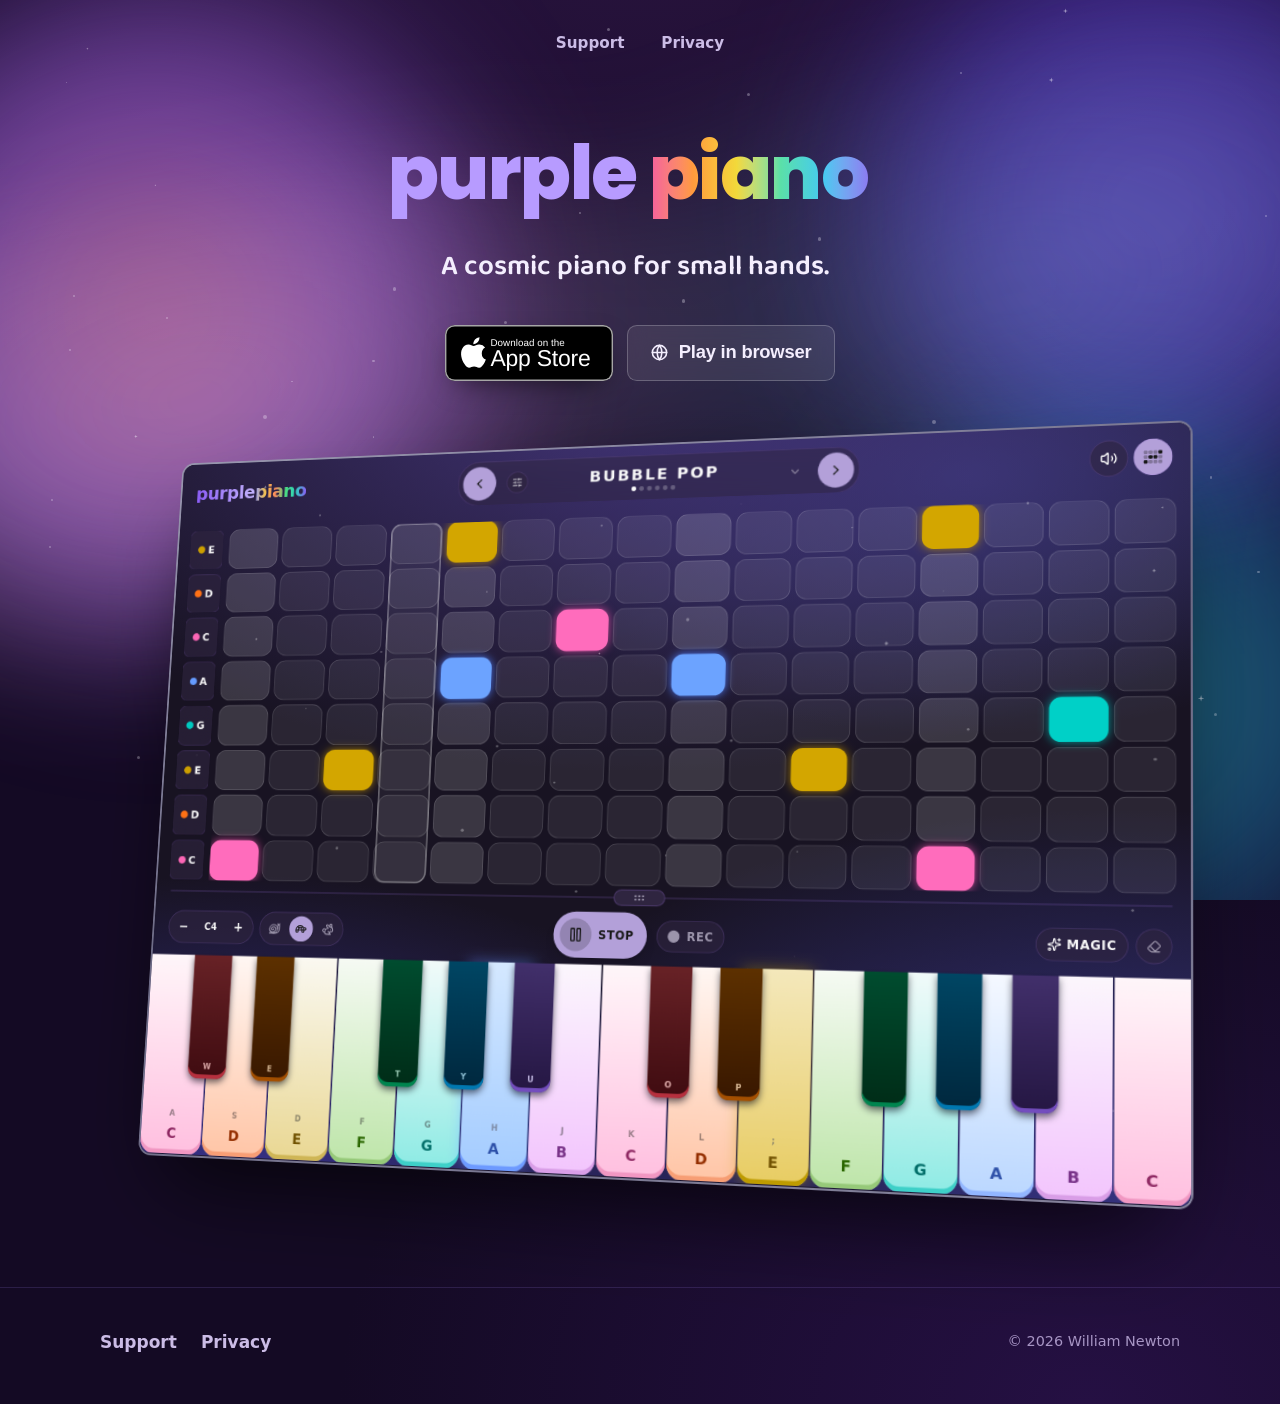
==== commit d8a1e888: "Re-snapshot the player: centred preset selector, settled fold The player's header is now a 1fr/auto/" ====
--- a/index.html
+++ b/index.html
@@ -136,7 +136,7 @@
         <!-- pp-app:start — generated by design/gen-app-snapshot.mjs; do not edit by hand -->
         <style>@property --tw-translate-x { syntax: "*"; inherits: false; initial-value: 0; }@property --tw-translate-y { syntax: "*"; inherits: false; initial-value: 0; }@property --tw-translate-z { syntax: "*"; inherits: false; initial-value: 0; }@property --tw-scale-x { syntax: "*"; inherits: false; initial-value: 1; }@property --tw-scale-y { syntax: "*"; inherits: false; initial-value: 1; }@property --tw-scale-z { syntax: "*"; inherits: false; initial-value: 1; }@property --tw-rotate-x { syntax: "*"; inherits: false; }@property --tw-rotate-y { syntax: "*"; inherits: false; }@property --tw-rotate-z { syntax: "*"; inherits: false; }@property --tw-skew-x { syntax: "*"; inherits: false; }@property --tw-skew-y { syntax: "*"; inherits: false; }@property --tw-pan-x { syntax: "*"; inherits: false; }@property --tw-pan-y { syntax: "*"; inherits: false; }@property --tw-pinch-zoom { syntax: "*"; inherits: false; }@property --tw-scroll-snap-strictness { syntax: "*"; inherits: false; initial-value: proximity; }@property --tw-space-y-reverse { syntax: "*"; inherits: false; initial-value: 0; }@property --tw-space-x-reverse { syntax: "*"; inherits: false; initial-value: 0; }@property --tw-divide-y-reverse { syntax: "*"; inherits: false; initial-value: 0; }@property --tw-border-style { syntax: "*"; inherits: false; initial-value: solid; }@property --tw-gradient-position { syntax: "*"; inherits: false; }@property --tw-gradient-from { syntax: "<color>"; inherits: false; initial-value: #0000; }@property --tw-gradient-via { syntax: "<color>"; inherits: false; initial-value: #0000; }@property --tw-gradient-to { syntax: "<color>"; inherits: false; initial-value: #0000; }@property --tw-gradient-stops { syntax: "*"; inherits: false; }@property --tw-gradient-via-stops { syntax: "*"; inherits: false; }@property --tw-gradient-from-position { syntax: "<length-percentage>"; inherits: false; initial-value: 0%; }@property --tw-gradient-via-position { syntax: "<length-percentage>"; inherits: false; initial-value: 50%; }@property --tw-gradient-to-position { syntax: "<length-percentage>"; inherits: false; initial-value: 100%; }@property --tw-leading { syntax: "*"; inherits: false; }@property --tw-font-weight { syntax: "*"; inherits: false; }@property --tw-tracking { syntax: "*"; inherits: false; }@property --tw-ordinal { syntax: "*"; inherits: false; }@property --tw-slashed-zero { syntax: "*"; inherits: false; }@property --tw-numeric-figure { syntax: "*"; inherits: false; }@property --tw-numeric-spacing { syntax: "*"; inherits: false; }@property --tw-numeric-fraction { syntax: "*"; inherits: false; }@property --tw-shadow { syntax: "*"; inherits: false; initial-value: 0 0 #0000; }@property --tw-shadow-color { syntax: "*"; inherits: false; }@property --tw-shadow-alpha { syntax: "<percentage>"; inherits: false; initial-value: 100%; }@property --tw-inset-shadow { syntax: "*"; inherits: false; initial-value: 0 0 #0000; }@property --tw-inset-shadow-color { syntax: "*"; inherits: false; }@property --tw-inset-shadow-alpha { syntax: "<percentage>"; inherits: false; initial-value: 100%; }@property --tw-ring-color { syntax: "*"; inherits: false; }@property --tw-ring-shadow { syntax: "*"; inherits: false; initial-value: 0 0 #0000; }@property --tw-inset-ring-color { syntax: "*"; inherits: false; }@property --tw-inset-ring-shadow { syntax: "*"; inherits: false; initial-value: 0 0 #0000; }@property --tw-ring-inset { syntax: "*"; inherits: false; }@property --tw-ring-offset-width { syntax: "<length>"; inherits: false; initial-value: 0; }@property --tw-ring-offset-color { syntax: "*"; inherits: false; initial-value: #fff; }@property --tw-ring-offset-shadow { syntax: "*"; inherits: false; initial-value: 0 0 #0000; }@property --tw-outline-style { syntax: "*"; inherits: false; initial-value: solid; }@property --tw-blur { syntax: "*"; inherits: false; }@property --tw-brightness { syntax: "*"; inherits: false; }@property --tw-contrast { syntax: "*"; inherits: false; }@property --tw-grayscale { syntax: "*"; inherits: false; }@property --tw-hue-rotate { syntax: "*"; inherits: false; }@property --tw-invert { syntax: "*"; inherits: false; }@property --tw-opacity { syntax: "*"; inherits: false; }@property --tw-saturate { syntax: "*"; inherits: false; }@property --tw-sepia { syntax: "*"; inherits: false; }@property --tw-drop-shadow { syntax: "*"; inherits: false; }@property --tw-drop-shadow-color { syntax: "*"; inherits: false; }@property --tw-drop-shadow-alpha { syntax: "<percentage>"; inherits: false; initial-value: 100%; }@property --tw-drop-shadow-size { syntax: "*"; inherits: false; }@property --tw-backdrop-blur { syntax: "*"; inherits: false; }@property --tw-backdrop-brightness { syntax: "*"; inherits: false; }@property --tw-backdrop-contrast { syntax: "*"; inherits: false; }@property --tw-backdrop-grayscale { syntax: "*"; inherits: false; }@property --tw-backdrop-hue-rotate { syntax: "*"; inherits: false; }@property --tw-backdrop-invert { syntax: "*"; inherits: false; }@property --tw-backdrop-opacity { syntax: "*"; inherits: false; }@property --tw-backdrop-saturate { syntax: "*"; inherits: false; }@property --tw-backdrop-sepia { syntax: "*"; inherits: false; }@property --tw-duration { syntax: "*"; inherits: false; }@property --tw-ease { syntax: "*"; inherits: false; }@property --tw-content { syntax: "*"; inherits: false; initial-value: ""; }@property --tw-divide-x-reverse { syntax: "*"; inherits: false; initial-value: 0; }@property --synth-hue { syntax: "<number>"; inherits: true; initial-value: 295; }</style>
         <div class="pp-app" id="pp-app" inert>
-          <template shadowrootmode="open"><style>@layer properties{@supports (((-webkit-hyphens:none)) and (not (margin-trim:inline))) or ((-moz-orient:inline) and (not (color:rgb(from red r g b)))){*, ::before, ::after, ::backdrop{--tw-translate-x: 0; --tw-translate-y: 0; --tw-translate-z: 0; --tw-scale-x: 1; --tw-scale-y: 1; --tw-scale-z: 1; --tw-rotate-x: initial; --tw-rotate-y: initial; --tw-rotate-z: initial; --tw-skew-x: initial; --tw-skew-y: initial; --tw-pan-x: initial; --tw-pan-y: initial; --tw-pinch-zoom: initial; --tw-scroll-snap-strictness: proximity; --tw-space-y-reverse: 0; --tw-space-x-reverse: 0; --tw-divide-y-reverse: 0; --tw-border-style: solid; --tw-gradient-position: initial; --tw-gradient-from: #0000; --tw-gradient-via: #0000; --tw-gradient-to: #0000; --tw-gradient-stops: initial; --tw-gradient-via-stops: initial; --tw-gradient-from-position: 0%; --tw-gradient-via-position: 50%; --tw-gradient-to-position: 100%; --tw-leading: initial; --tw-font-weight: initial; --tw-tracking: initial; --tw-ordinal: initial; --tw-slashed-zero: initial; --tw-numeric-figure: initial; --tw-numeric-spacing: initial; --tw-numeric-fraction: initial; --tw-shadow: 0 0 #0000; --tw-shadow-color: initial; --tw-shadow-alpha: 100%; --tw-inset-shadow: 0 0 #0000; --tw-inset-shadow-color: initial; --tw-inset-shadow-alpha: 100%; --tw-ring-color: initial; --tw-ring-shadow: 0 0 #0000; --tw-inset-ring-color: initial; --tw-inset-ring-shadow: 0 0 #0000; --tw-ring-inset: initial; --tw-ring-offset-width: 0px; --tw-ring-offset-color: #fff; --tw-ring-offset-shadow: 0 0 #0000; --tw-outline-style: solid; --tw-blur: initial; --tw-brightness: initial; --tw-contrast: initial; --tw-grayscale: initial; --tw-hue-rotate: initial; --tw-invert: initial; --tw-opacity: initial; --tw-saturate: initial; --tw-sepia: initial; --tw-drop-shadow: initial; --tw-drop-shadow-color: initial; --tw-drop-shadow-alpha: 100%; --tw-drop-shadow-size: initial; --tw-backdrop-blur: initial; --tw-backdrop-brightness: initial; --tw-backdrop-contrast: initial; --tw-backdrop-grayscale: initial; --tw-backdrop-hue-rotate: initial; --tw-backdrop-invert: initial; --tw-backdrop-opacity: initial; --tw-backdrop-saturate: initial; --tw-backdrop-sepia: initial; --tw-duration: initial; --tw-ease: initial; --tw-content: ""; --tw-divide-x-reverse: 0;}}}@layer theme{:host, :host{--font-sans: ui-sans-serif, system-ui, sans-serif, "Apple Color Emoji", "Segoe UI Emoji", "Segoe UI Symbol", "Noto Color Emoji"; --font-mono: ui-monospace, SFMono-Regular, Menlo, Monaco, Consolas, "Liberation Mono", "Courier New", monospace; --color-red-50: #fef2f2; --color-red-200: #ffcaca; --color-red-400: #ff6568; --color-red-500: #fb2c36; --color-red-950: #460809; --color-orange-300: #ffb96d; --color-orange-400: #ff8b1a; --color-orange-500: #fe6e00; --color-orange-600: #f05100; --color-amber-50: #fffbeb; --color-amber-200: #fee685; --color-amber-300: #ffd236; --color-amber-400: #fcbb00; --color-amber-500: #f99c00; --color-amber-600: #dd7400; --color-amber-700: #b75000; --color-yellow-400: #fac800; --color-yellow-500: #edb200; --color-green-50: #f0fdf4; --color-green-200: #b9f8cf; --color-green-300: #7bf1a8; --color-green-400: #05df72; --color-green-500: #00c758; --color-green-600: #00a544; --color-green-700: #008138; --color-emerald-50: #ecfdf5; --color-emerald-200: #a4f4cf; --color-emerald-300: #5ee9b5; --color-emerald-400: #00d294; --color-emerald-500: #00bb7f; --color-emerald-600: #009767; --color-emerald-700: #007956; --color-emerald-900: #004e3b; --color-teal-400: #00d3bd; --color-teal-500: #00baa7; --color-teal-900: #0b4f4a; --color-cyan-300: #53eafd; --color-cyan-400: #00d2ef; --color-cyan-500: #00b7d7; --color-sky-400: #00bcfe; --color-sky-500: #00a5ef; --color-sky-600: #0084cc; --color-blue-50: #eff6ff; --color-blue-100: #dbeafe; --color-blue-200: #bedbff; --color-blue-300: #90c5ff; --color-blue-400: #54a2ff; --color-blue-500: #3080ff; --color-blue-600: #155dfc; --color-blue-700: #1447e6; --color-indigo-500: #625fff; --color-violet-300: #c4b4ff; --color-violet-400: #a685ff; --color-violet-500: #8d54ff; --color-violet-600: #7f22fe; --color-violet-700: #7008e7; --color-violet-800: #5d0ec0; --color-purple-400: #c07eff; --color-purple-500: #ac4bff; --color-pink-500: #f6339a; --color-rose-400: #ff667f; --color-rose-500: #ff2357; --color-rose-600: #e70044; --color-rose-700: #c20039; --color-slate-100: #f1f5f9; --color-slate-200: #e2e8f0; --color-slate-300: #cad5e2; --color-slate-500: #62748e; --color-slate-600: #45556c; --color-slate-700: #314158; --color-slate-800: #1d293d; --color-slate-900: #0f172b; --color-gray-50: #f9fafb; --color-gray-100: #f3f4f6; --color-gray-200: #e5e7eb; --color-gray-300: #d1d5dc; --color-gray-400: #99a1af; --color-gray-500: #6a7282; --color-gray-600: #4a5565; --color-gray-700: #364153; --color-gray-800: #1e2939; --color-gray-900: #101828; --color-gray-950: #030712; --color-zinc-100: #f4f4f5; --color-zinc-200: #e4e4e7; --color-zinc-300: #d4d4d8; --color-zinc-400: #9f9fa9; --color-zinc-500: #71717b; --color-zinc-600: #52525c; --color-zinc-700: #3f3f46; --color-zinc-800: #27272a; --color-zinc-900: #18181b; --color-zinc-950: #09090b; --color-neutral-50: #fafafa; --color-neutral-100: #f5f5f5; --color-neutral-200: #e5e5e5; --color-neutral-300: #d4d4d4; --color-neutral-400: #a1a1a1; --color-neutral-500: #737373; --color-neutral-600: #525252; --color-neutral-700: #404040; --color-neutral-800: #262626; --color-neutral-900: #171717; --color-neutral-950: #0a0a0a; --color-black: #000; --color-white: #fff; --spacing: .25rem; --container-xs: 20rem; --container-sm: 24rem; --container-md: 28rem; --container-lg: 32rem; --container-xl: 36rem; --container-2xl: 42rem; --container-3xl: 48rem; --container-4xl: 56rem; --container-5xl: 64rem; --container-6xl: 72rem; --container-7xl: 80rem; --text-xs: .75rem; --text-xs--line-height: calc(1 / .75); --text-sm: .875rem; --text-sm--line-height: calc(1.25 / .875); --text-base: 1rem; --text-base--line-height: calc(1.5 / 1); --text-lg: 1.125rem; --text-lg--line-height: calc(1.75 / 1.125); --text-xl: 1.25rem; --text-xl--line-height: calc(1.75 / 1.25); --text-2xl: 1.5rem; --text-2xl--line-height: calc(2 / 1.5); --text-3xl: 1.875rem; --text-3xl--line-height: calc(2.25 / 1.875); --text-4xl: 2.25rem; --text-4xl--line-height: calc(2.5 / 2.25); --text-5xl: 3rem; --text-5xl--line-height: 1; --text-6xl: 3.75rem; --text-6xl--line-height: 1; --text-7xl: 4.5rem; --text-7xl--line-height: 1; --text-8xl: 6rem; --text-8xl--line-height: 1; --text-9xl: 8rem; --text-9xl--line-height: 1; --font-weight-normal: 400; --font-weight-medium: 500; --font-weight-semibold: 600; --font-weight-bold: 700; --font-weight-extrabold: 800; --font-weight-black: 900; --tracking-tight: -.025em; --tracking-wide: .025em; --tracking-wider: .05em; --tracking-widest: .1em; --leading-tight: 1.25; --leading-snug: 1.375; --leading-normal: 1.5; --leading-relaxed: 1.625; --radius-md: calc(var(--radius) * .8); --drop-shadow-md: 0 3px 3px #0000001f; --drop-shadow-2xl: 0 25px 25px #00000026; --ease-in: cubic-bezier(.4, 0, 1, 1); --ease-out: cubic-bezier(0, 0, .2, 1); --ease-in-out: cubic-bezier(.4, 0, .2, 1); --animate-spin: spin 1s linear infinite; --animate-ping: ping 1s cubic-bezier(0, 0, .2, 1) infinite; --animate-pulse: pulse 2s cubic-bezier(.4, 0, .6, 1) infinite; --animate-bounce: bounce 1s infinite; --blur-xs: 4px; --blur-sm: 8px; --blur-md: 12px; --blur-xl: 24px; --aspect-video: 16 / 9; --default-transition-duration: .15s; --default-transition-timing-function: cubic-bezier(.4, 0, .2, 1); --default-font-family: var(--font-sans); --default-mono-font-family: var(--font-mono); --color-background: var(--background); --color-foreground: var(--foreground); --color-chart-2: var(--chart-2); --color-chart-1: var(--chart-1); --color-border: var(--border); --color-destructive: var(--destructive); --color-muted-foreground: var(--muted-foreground); --color-primary: var(--primary);}@supports (color:lab(0% 0 0)){:host, :host{--color-red-50: lab(96.5005% 4.18508 1.52328); --color-red-200: lab(86.017% 19.8815 7.75869); --color-red-400: lab(63.7053% 60.745 31.3109); --color-red-500: lab(55.4814% 75.0732 48.8528); --color-red-950: lab(13.003% 29.04 16.7519); --color-orange-300: lab(80.8059% 21.7313 50.4455); --color-orange-400: lab(70.0429% 42.5156 75.8207); --color-orange-500: lab(64.272% 57.1788 90.3583); --color-orange-600: lab(57.1026% 64.2584 89.8886); --color-amber-50: lab(98.6252% -.635922 8.42309); --color-amber-200: lab(91.7203% -.505269 49.9084); --color-amber-300: lab(86.4156% 6.13147 78.3961); --color-amber-400: lab(80.1641% 16.6016 99.2089); --color-amber-500: lab(72.7183% 31.8672 97.9407); --color-amber-600: lab(60.3514% 40.5624 87.1228); --color-amber-700: lab(47.2709% 42.9082 69.2966); --color-yellow-400: lab(83.2664% 8.65132 106.895); --color-yellow-500: lab(76.3898% 14.5258 98.4589); --color-green-50: lab(98.1563% -5.60117 2.75915); --color-green-200: lab(92.4222% -26.4702 12.9427); --color-green-300: lab(86.9953% -47.2691 25.0054); --color-green-400: lab(78.503% -64.9265 39.7492); --color-green-500: lab(70.5521% -66.5147 45.8073); --color-green-600: lab(59.0978% -58.6621 41.2579); --color-green-700: lab(47.0329% -47.0239 31.4788); --color-emerald-50: lab(97.8462% -6.94966 1.85487); --color-emerald-200: lab(90.2247% -31.039 9.47084); --color-emerald-300: lab(83.9203% -48.7124 13.8849); --color-emerald-400: lab(75.0771% -60.7313 19.4147); --color-emerald-500: lab(66.9756% -58.27 19.5419); --color-emerald-600: lab(55.0481% -49.9246 15.93); --color-emerald-700: lab(44.4871% -41.0396 11.0361); --color-emerald-900: lab(28.8637% -26.9249 5.45986); --color-teal-400: lab(76.0109% -53.3483 -2.27906); --color-teal-500: lab(67.3859% -49.0983 -2.63511); --color-teal-900: lab(29.506% -21.4706 -3.59886); --color-cyan-300: lab(85.3886% -36.7636 -21.5716); --color-cyan-400: lab(76.6045% -40.9406 -29.6231); --color-cyan-500: lab(67.805% -35.3952 -30.2018); --color-sky-400: lab(70.687% -23.6078 -45.9483); --color-sky-500: lab(63.3038% -18.433 -51.0407); --color-sky-600: lab(51.7754% -11.4712 -49.8349); --color-blue-50: lab(96.492% -1.14644 -5.11479); --color-blue-100: lab(92.0301% -2.24757 -11.6453); --color-blue-200: lab(86.15% -4.04379 -21.0797); --color-blue-300: lab(77.5052% -6.4629 -36.42); --color-blue-400: lab(65.0361% -1.42065 -56.9802); --color-blue-500: lab(54.1736% 13.3369 -74.6839); --color-blue-600: lab(44.0605% 29.0279 -86.0352); --color-blue-700: lab(36.9089% 35.0961 -85.6872); --color-indigo-500: lab(48.295% 38.3129 -81.9673); --color-violet-300: lab(76.7419% 18.3911 -37.0706); --color-violet-400: lab(62.8239% 34.9159 -60.0512); --color-violet-500: lab(49.9355% 55.1776 -81.8963); --color-violet-600: lab(41.088% 68.9966 -91.995); --color-violet-700: lab(35.2783% 67.9912 -88.793); --color-violet-800: lab(29.3188% 57.7986 -76.1493); --color-purple-400: lab(63.6946% 47.6127 -59.2066); --color-purple-500: lab(52.0183% 66.11 -78.2316); --color-pink-500: lab(56.9303% 76.8162 -8.07021); --color-rose-400: lab(64.4125% 63.0291 19.2068); --color-rose-500: lab(56.101% 79.4328 31.4532); --color-rose-600: lab(49.1882% 81.577 36.0311); --color-rose-700: lab(41.1651% 71.6251 30.3087); --color-slate-100: lab(96.286% -.852436 -2.46847); --color-slate-200: lab(91.7353% -.998765 -4.76968); --color-slate-300: lab(84.7652% -1.94535 -7.93337); --color-slate-500: lab(48.0876% -2.03595 -16.5814); --color-slate-600: lab(35.5623% -1.74978 -15.4316); --color-slate-700: lab(26.9569% -1.47016 -15.6993); --color-slate-800: lab(16.132% -.318035 -14.6672); --color-slate-900: lab(7.78673% 1.82345 -15.0537); --color-gray-50: lab(98.2596% -.247031 -.706708); --color-gray-100: lab(96.1596% -.0823438 -1.13575); --color-gray-200: lab(91.6229% -.159115 -2.26791); --color-gray-300: lab(85.1236% -.612259 -3.7138); --color-gray-400: lab(65.9269% -.832707 -8.17473); --color-gray-500: lab(47.7841% -.393182 -10.0268); --color-gray-600: lab(35.6337% -1.58697 -10.8425); --color-gray-700: lab(27.1134% -.956401 -12.3224); --color-gray-800: lab(16.1051% -1.18239 -11.7533); --color-gray-900: lab(8.11897% .811279 -12.254); --color-gray-950: lab(1.90334% .278696 -5.48866); --color-zinc-100: lab(96.1634% .0993311 -.364041); --color-zinc-200: lab(90.6853% .399232 -1.45452); --color-zinc-300: lab(84.9837% .601262 -2.17986); --color-zinc-400: lab(65.6464% 1.53497 -5.42429); --color-zinc-500: lab(47.8878% 1.65477 -5.77283); --color-zinc-600: lab(35.1166% 1.78212 -6.1173); --color-zinc-700: lab(26.8019% 1.35387 -4.68303); --color-zinc-800: lab(15.7305% .613764 -2.16959); --color-zinc-900: lab(8.30603% .618205 -2.16572); --color-zinc-950: lab(2.51107% .242703 -.886115); --color-neutral-50: lab(98.26% 0 0); --color-neutral-100: lab(96.52% -.0000298023 .0000119209); --color-neutral-200: lab(90.952% 0 -.0000119209); --color-neutral-300: lab(84.92% 0 -.0000119209); --color-neutral-400: lab(66.128% -.0000298023 .0000119209); --color-neutral-500: lab(48.496% 0 0); --color-neutral-600: lab(34.924% 0 0); --color-neutral-700: lab(27.036% 0 0); --color-neutral-800: lab(15.204% 0 -.00000596046); --color-neutral-900: lab(7.78201% -.0000149012 0); --color-neutral-950: lab(2.75381% 0 0);}}}@layer base{*, ::after, ::before, ::backdrop{box-sizing: border-box; border: 0px solid; margin: 0px; padding: 0px;}::file-selector-button{box-sizing: border-box; border: 0px solid; margin: 0px; padding: 0px;}:host{text-size-adjust: 100%; tab-size: 4; line-height: 1.5; font-family: var(--default-font-family,ui-sans-serif, system-ui, sans-serif, "Apple Color Emoji", "Segoe UI Emoji", "Segoe UI Symbol", "Noto Color Emoji"); font-feature-settings: var(--default-font-feature-settings,normal); font-variation-settings: var(--default-font-variation-settings,normal); -webkit-tap-highlight-color: transparent;}svg{vertical-align: middle; display: block;}button{font: inherit; letter-spacing: inherit; color: inherit; opacity: 1; background-color: rgba(0, 0, 0, 0); border-radius: 0px;}::file-selector-button{font: inherit; letter-spacing: inherit; color: inherit; opacity: 1; background-color: rgba(0, 0, 0, 0); border-radius: 0px;}::file-selector-button{margin-inline-end: 4px;}::placeholder{opacity: 1;}@supports (not ((-webkit-appearance:-apple-pay-button))) or (contain-intrinsic-size:1px){::placeholder{color: currentcolor;}@supports (color:color-mix(in lab, red, red)){::placeholder{color: color-mix(in oklab, currentcolor, transparent);}}}::-webkit-search-decoration{appearance: none;}::-webkit-date-and-time-value{min-height: 1lh; text-align: inherit;}::-webkit-datetime-edit{display: inline-flex;}::-webkit-datetime-edit-fields-wrapper{padding: 0px;}::-webkit-datetime-edit{padding-block: 0px;}::-webkit-datetime-edit-year-field{padding-block: 0px;}::-webkit-datetime-edit-month-field{padding-block: 0px;}::-webkit-datetime-edit-day-field{padding-block: 0px;}::-webkit-datetime-edit-hour-field{padding-block: 0px;}::-webkit-datetime-edit-minute-field{padding-block: 0px;}::-webkit-datetime-edit-second-field{padding-block: 0px;}::-webkit-datetime-edit-millisecond-field{padding-block: 0px;}::-webkit-datetime-edit-meridiem-field{padding-block: 0px;}::-webkit-calendar-picker-indicator{line-height: 1;}button{appearance: button;}::file-selector-button{appearance: button;}::-webkit-inner-spin-button{height: auto;}::-webkit-outer-spin-button{height: auto;}*{border-color: var(--border);}}@layer components;@layer utilities{.\@container{container-type: inline-size;}.pointer-events-auto{pointer-events: auto;}.pointer-events-none{pointer-events: none;}.sr-only{clip-path: inset(50%); white-space: nowrap; border-width: 0px; width: 1px; height: 1px; margin: -1px; padding: 0px; position: absolute; overflow: hidden;}.absolute{position: absolute;}.relative{position: relative;}.inset-0{inset: calc(var(--spacing) * 0);}.inset-x-3{inset-inline: calc(var(--spacing) * 3);}.inset-y-0{inset-block: calc(var(--spacing) * 0);}.top-0{top: calc(var(--spacing) * 0);}.top-1\/2{top: 50%;}.right-0{right: calc(var(--spacing) * 0);}.left-1\/2{left: 50%;}.z-0{z-index: 0;}.z-10{z-index: 10;}.z-20{z-index: 20;}.order-1{order: 1;}.order-2{order: 2;}.order-last{order: 9999;}.mt-0\.5{margin-top: calc(var(--spacing) * .5);}.mb-1{margin-bottom: calc(var(--spacing) * 1);}.-ml-\[3px\]{margin-left: -3px;}.ml-auto{margin-left: auto;}.block{display: block;}.contents{display: contents;}.flex{display: flex;}.grid{display: grid;}.hidden{display: none;}.h-1\.5{height: calc(var(--spacing) * 1.5);}.h-2{height: calc(var(--spacing) * 2);}.h-3\.5{height: calc(var(--spacing) * 3.5);}.h-4{height: calc(var(--spacing) * 4);}.h-5{height: calc(var(--spacing) * 5);}.h-7{height: calc(var(--spacing) * 7);}.h-8{height: calc(var(--spacing) * 8);}.h-9{height: calc(var(--spacing) * 9);}.h-10{height: calc(var(--spacing) * 10);}.h-\[3\.25rem\]{height: 3.25rem;}.h-\[62\%\]{height: 62%;}.h-\[100dvh\]{height: 100dvh;}.h-full{height: 100%;}.h-px{height: 1px;}.min-h-0{min-height: calc(var(--spacing) * 0);}.min-h-\[96px\]{min-height: 96px;}.min-h-\[clamp\(120px\,28vh\,320px\)\]{min-height: clamp(120px, 28vh, 320px);}.w-1\.5{width: calc(var(--spacing) * 1.5);}.w-2{width: calc(var(--spacing) * 2);}.w-3\.5{width: calc(var(--spacing) * 3.5);}.w-4{width: calc(var(--spacing) * 4);}.w-5{width: calc(var(--spacing) * 5);}.w-7{width: calc(var(--spacing) * 7);}.w-8{width: calc(var(--spacing) * 8);}.w-9{width: calc(var(--spacing) * 9);}.w-10{width: calc(var(--spacing) * 10);}.w-16{width: calc(var(--spacing) * 16);}.w-full{width: 100%;}.max-w-lg{max-width: var(--container-lg);}.min-w-0{min-width: calc(var(--spacing) * 0);}.min-w-9{min-width: calc(var(--spacing) * 9);}.min-w-\[38rem\]{min-width: 38rem;}.flex-1{flex: 1 1 0%;}.shrink{flex-shrink: 1;}.shrink-0{flex-shrink: 0;}.origin-top{transform-origin: center top;}.translate-x-\[1px\]{--tw-translate-x: 1px; translate: var(--tw-translate-x) var(--tw-translate-y);}.-translate-y-1\/2{--tw-translate-y: calc(calc(1 / 2 * 100%) * -1); translate: var(--tw-translate-x) var(--tw-translate-y);}.scale-\[0\.6\]{scale: 0.6;}.scale-\[1\.08\]{scale: 1.08;}.cursor-pointer{cursor: pointer;}.cursor-row-resize{cursor: row-resize;}.touch-manipulation{touch-action: manipulation;}.touch-none{touch-action: none;}.grid-rows-\[0fr\]{grid-template-rows: 0fr;}.flex-col{flex-direction: column;}.flex-wrap{flex-wrap: wrap;}.place-items-center{place-items: center;}.items-center{align-items: center;}.items-start{align-items: flex-start;}.justify-center{justify-content: center;}.justify-end{justify-content: flex-end;}.gap-1{gap: calc(var(--spacing) * 1);}.gap-1\.5{gap: calc(var(--spacing) * 1.5);}.gap-2{gap: calc(var(--spacing) * 2);}.gap-3{gap: calc(var(--spacing) * 3);}.gap-\[2px\]{gap: 2px;}.gap-\[var\(--cell-gap\)\]{gap: var(--cell-gap);}.truncate{text-overflow: ellipsis; white-space: nowrap; overflow: hidden;}.overflow-hidden{overflow: hidden;}.overflow-x-auto{overflow-x: auto;}.overflow-y-hidden{overflow-y: hidden;}.rounded-\[1\.75rem\]{border-radius: 1.75rem;}.rounded-full{border-radius: 3.40282e+38px;}.rounded-lg{border-radius: var(--radius);}.rounded-xl{border-radius: calc(var(--radius) * 1.4);}.rounded-b-lg{border-bottom-right-radius: var(--radius); border-bottom-left-radius: var(--radius);}.rounded-b-xl{border-bottom-right-radius: calc(var(--radius) * 1.4); border-bottom-left-radius: calc(var(--radius) * 1.4);}.border{border-style: var(--tw-border-style); border-width: 1px;}.border-2{border-style: var(--tw-border-style); border-width: 2px;}.border-border{border-color: var(--border);}.border-border\/50{border-color: var(--border);}@supports (color:color-mix(in lab, red, red)){.border-border\/50{border-color: color-mix(in oklab, var(--border) 50%, transparent);}}.border-border\/60{border-color: var(--border);}@supports (color:color-mix(in lab, red, red)){.border-border\/60{border-color: color-mix(in oklab, var(--border) 60%, transparent);}}.border-foreground\/15{border-color: var(--foreground);}@supports (color:color-mix(in lab, red, red)){.border-foreground\/15{border-color: color-mix(in oklab, var(--foreground) 15%, transparent);}}.border-foreground\/30{border-color: var(--foreground);}@supports (color:color-mix(in lab, red, red)){.border-foreground\/30{border-color: color-mix(in oklab, var(--foreground) 30%, transparent);}}.bg-background{background-color: var(--background);}.bg-border{background-color: var(--border);}.bg-card{background-color: var(--card);}.bg-card\/50{background-color: var(--card);}@supports (color:color-mix(in lab, red, red)){.bg-card\/50{background-color: color-mix(in oklab, var(--card) 50%, transparent);}}.bg-card\/60{background-color: var(--card);}@supports (color:color-mix(in lab, red, red)){.bg-card\/60{background-color: color-mix(in oklab, var(--card) 60%, transparent);}}.bg-card\/70{background-color: var(--card);}@supports (color:color-mix(in lab, red, red)){.bg-card\/70{background-color: color-mix(in oklab, var(--card) 70%, transparent);}}.bg-foreground, .bg-foreground\/5{background-color: var(--foreground);}@supports (color:color-mix(in lab, red, red)){.bg-foreground\/5{background-color: color-mix(in oklab, var(--foreground) 5%, transparent);}}.bg-foreground\/8{background-color: var(--foreground);}@supports (color:color-mix(in lab, red, red)){.bg-foreground\/8{background-color: color-mix(in oklab, var(--foreground) 8%, transparent);}}.bg-foreground\/15{background-color: var(--foreground);}@supports (color:color-mix(in lab, red, red)){.bg-foreground\/15{background-color: color-mix(in oklab, var(--foreground) 15%, transparent);}}.bg-foreground\/25{background-color: var(--foreground);}@supports (color:color-mix(in lab, red, red)){.bg-foreground\/25{background-color: color-mix(in oklab, var(--foreground) 25%, transparent);}}.bg-foreground\/70{background-color: var(--foreground);}@supports (color:color-mix(in lab, red, red)){.bg-foreground\/70{background-color: color-mix(in oklab, var(--foreground) 70%, transparent);}}.bg-primary{background-color: var(--primary);}.bg-primary-foreground\/20{background-color: var(--primary-foreground);}@supports (color:color-mix(in lab, red, red)){.bg-primary-foreground\/20{background-color: color-mix(in oklab, var(--primary-foreground) 20%, transparent);}}.bg-gradient-to-l{--tw-gradient-position: to left in oklab; background-image: linear-gradient(var(--tw-gradient-stops));}.from-background{--tw-gradient-from: var(--background); --tw-gradient-stops: var(--tw-gradient-via-stops,var(--tw-gradient-position), var(--tw-gradient-from) var(--tw-gradient-from-position), var(--tw-gradient-to) var(--tw-gradient-to-position));}.to-transparent{--tw-gradient-to: transparent; --tw-gradient-stops: var(--tw-gradient-via-stops,var(--tw-gradient-position), var(--tw-gradient-from) var(--tw-gradient-from-position), var(--tw-gradient-to) var(--tw-gradient-to-position));}.fill-current{fill: currentcolor;}.p-1{padding: calc(var(--spacing) * 1);}.p-1\.5{padding: calc(var(--spacing) * 1.5);}.px-1\.5{padding-inline: calc(var(--spacing) * 1.5);}.px-2{padding-inline: calc(var(--spacing) * 2);}.px-3{padding-inline: calc(var(--spacing) * 3);}.py-2{padding-block: calc(var(--spacing) * 2);}.pt-1{padding-top: calc(var(--spacing) * 1);}.pt-2{padding-top: calc(var(--spacing) * 2);}.pt-\[env\(safe-area-inset-top\)\]{padding-top: env(safe-area-inset-top);}.pr-4{padding-right: calc(var(--spacing) * 4);}.pr-\[env\(safe-area-inset-right\)\]{padding-right: env(safe-area-inset-right);}.pb-1{padding-bottom: calc(var(--spacing) * 1);}.pb-1\.5{padding-bottom: calc(var(--spacing) * 1.5);}.pb-2{padding-bottom: calc(var(--spacing) * 2);}.pl-2{padding-left: calc(var(--spacing) * 2);}.pl-\[env\(safe-area-inset-left\)\]{padding-left: env(safe-area-inset-left);}.text-center{text-align: center;}.font-sans{font-family: var(--font-sans);}.text-base{font-size: var(--text-base); line-height: var(--tw-leading,var(--text-base--line-height));}.text-sm{font-size: var(--text-sm); line-height: var(--tw-leading,var(--text-sm--line-height));}.text-xl{font-size: var(--text-xl); line-height: var(--tw-leading,var(--text-xl--line-height));}.text-xs{font-size: var(--text-xs); line-height: var(--tw-leading,var(--text-xs--line-height));}.text-\[10px\]{font-size: 10px;}.text-\[11px\]{font-size: 11px;}.leading-none{--tw-leading: 1; line-height: 1;}.leading-tight{--tw-leading: var(--leading-tight); line-height: var(--leading-tight);}.font-black{--tw-font-weight: var(--font-weight-black); font-weight: var(--font-weight-black);}.font-bold{--tw-font-weight: var(--font-weight-bold); font-weight: var(--font-weight-bold);}.tracking-\[0\.12em\]{--tw-tracking: .12em; letter-spacing: 0.12em;}.tracking-tight{--tw-tracking: var(--tracking-tight); letter-spacing: var(--tracking-tight);}.tracking-wide{--tw-tracking: var(--tracking-wide); letter-spacing: var(--tracking-wide);}.tracking-wider{--tw-tracking: var(--tracking-wider); letter-spacing: var(--tracking-wider);}.whitespace-nowrap{white-space: nowrap;}.text-foreground{color: var(--foreground);}.text-foreground\/80{color: var(--foreground);}@supports (color:color-mix(in lab, red, red)){.text-foreground\/80{color: color-mix(in oklab, var(--foreground) 80%, transparent);}}.text-muted-foreground{color: var(--muted-foreground);}.text-primary-foreground{color: var(--primary-foreground);}.lowercase{text-transform: lowercase;}.uppercase{text-transform: uppercase;}.antialiased{-webkit-font-smoothing: antialiased;}.opacity-0{opacity: 0;}.shadow-lg{--tw-shadow: 0 10px 15px -3px var(--tw-shadow-color,#0000001a), 0 4px 6px -4px var(--tw-shadow-color,#0000001a); box-shadow: var(--tw-inset-shadow), var(--tw-inset-ring-shadow), var(--tw-ring-offset-shadow), var(--tw-ring-shadow), var(--tw-shadow);}.shadow-sm{--tw-shadow: 0 1px 3px 0 var(--tw-shadow-color,#0000001a), 0 1px 2px -1px var(--tw-shadow-color,#0000001a); box-shadow: var(--tw-inset-shadow), var(--tw-inset-ring-shadow), var(--tw-ring-offset-shadow), var(--tw-ring-shadow), var(--tw-shadow);}.blur-\[2px\]{--tw-blur: blur(2px); filter: var(--tw-blur,) var(--tw-brightness,) var(--tw-contrast,) var(--tw-grayscale,) var(--tw-hue-rotate,) var(--tw-invert,) var(--tw-saturate,) var(--tw-sepia,) var(--tw-drop-shadow,);}.backdrop-blur-md{--tw-backdrop-blur: blur(var(--blur-md)); backdrop-filter: var(--tw-backdrop-blur,) var(--tw-backdrop-brightness,) var(--tw-backdrop-contrast,) var(--tw-backdrop-grayscale,) var(--tw-backdrop-hue-rotate,) var(--tw-backdrop-invert,) var(--tw-backdrop-opacity,) var(--tw-backdrop-saturate,) var(--tw-backdrop-sepia,);}.backdrop-blur-sm{--tw-backdrop-blur: blur(var(--blur-sm)); backdrop-filter: var(--tw-backdrop-blur,) var(--tw-backdrop-brightness,) var(--tw-backdrop-contrast,) var(--tw-backdrop-grayscale,) var(--tw-backdrop-hue-rotate,) var(--tw-backdrop-invert,) var(--tw-backdrop-opacity,) var(--tw-backdrop-saturate,) var(--tw-backdrop-sepia,);}.transition-\[filter\,transform\]{transition-property: filter, transform; transition-timing-function: var(--tw-ease,var(--default-transition-timing-function)); transition-duration: var(--tw-duration,var(--default-transition-duration));}.transition-\[grid-template-rows\]{transition-property: grid-template-rows; transition-timing-function: var(--tw-ease,var(--default-transition-timing-function)); transition-duration: var(--tw-duration,var(--default-transition-duration));}.transition-\[left\]{transition-property: left; transition-timing-function: var(--tw-ease,var(--default-transition-timing-function)); transition-duration: var(--tw-duration,var(--default-transition-duration));}.transition-\[scale\,opacity\,filter\]{transition-property: scale, opacity, filter; transition-timing-function: var(--tw-ease,var(--default-transition-timing-function)); transition-duration: var(--tw-duration,var(--default-transition-duration));}.transition-\[transform\,background-color\,color\]{transition-property: transform, background-color, color; transition-timing-function: var(--tw-ease,var(--default-transition-timing-function)); transition-duration: var(--tw-duration,var(--default-transition-duration));}.transition-\[translate\,scale\,background-color\,border-color\,box-shadow\,color\,filter\]{transition-property: translate, scale, background-color, border-color, box-shadow, color, filter; transition-timing-function: var(--tw-ease,var(--default-transition-timing-function)); transition-duration: var(--tw-duration,var(--default-transition-duration));}.transition-all{transition-property: all; transition-timing-function: var(--tw-ease,var(--default-transition-timing-function)); transition-duration: var(--tw-duration,var(--default-transition-duration));}.transition-colors{transition-property: color, background-color, border-color, outline-color, text-decoration-color, fill, stroke, --tw-gradient-from, --tw-gradient-via, --tw-gradient-to; transition-timing-function: var(--tw-ease,var(--default-transition-timing-function)); transition-duration: var(--tw-duration,var(--default-transition-duration));}.transition-transform{transition-property: transform, translate, scale, rotate; transition-timing-function: var(--tw-ease,var(--default-transition-timing-function)); transition-duration: var(--tw-duration,var(--default-transition-duration));}.duration-75{--tw-duration: 75ms; transition-duration: 75ms;}.duration-100{--tw-duration: .1s; transition-duration: 0.1s;}.duration-150{--tw-duration: .15s; transition-duration: 0.15s;}.duration-200{--tw-duration: .2s; transition-duration: 0.2s;}.duration-300{--tw-duration: .3s; transition-duration: 0.3s;}.duration-\[420ms\]{--tw-duration: .42s; transition-duration: 0.42s;}.ease-\[cubic-bezier\(0\.16\,1\,0\.3\,1\)\]{--tw-ease: cubic-bezier(.16,1,.3,1); transition-timing-function: cubic-bezier(0.16, 1, 0.3, 1);}.ease-in{--tw-ease: var(--ease-in); transition-timing-function: var(--ease-in);}.ease-linear{--tw-ease: linear; transition-timing-function: linear;}.outline-none{--tw-outline-style: none; outline-style: none;}.select-none{user-select: none;}.before\:absolute::before{content: var(--tw-content); position: absolute;}.before\:inset-x-0::before{content: var(--tw-content); inset-inline: calc(var(--spacing) * 0);}.before\:-inset-y-2\.5::before{content: var(--tw-content); inset-block: calc(var(--spacing) * -2.5);}.before\:content-\[\"\"\]::before{--tw-content: ""; content: var(--tw-content);}@media (prefers-reduced-motion: reduce){.motion-reduce\:transition-none{transition-property: none;}}@media (min-width: 40rem){.sm\:inset-x-5{inset-inline: calc(var(--spacing) * 5);}.sm\:order-1{order: 1;}.sm\:order-2{order: 2;}.sm\:order-3{order: 3;}.sm\:order-none{order: 0;}.sm\:contents{display: contents;}.sm\:hidden{display: none;}.sm\:inline{display: inline;}.sm\:h-2\.5{height: calc(var(--spacing) * 2.5);}.sm\:h-5{height: calc(var(--spacing) * 5);}.sm\:h-6{height: calc(var(--spacing) * 6);}.sm\:h-10{height: calc(var(--spacing) * 10);}.sm\:h-11{height: calc(var(--spacing) * 11);}.sm\:h-\[3\.5rem\]{height: 3.5rem;}.sm\:w-2\.5{width: calc(var(--spacing) * 2.5);}.sm\:w-5{width: calc(var(--spacing) * 5);}.sm\:w-6{width: calc(var(--spacing) * 6);}.sm\:w-10{width: calc(var(--spacing) * 10);}.sm\:w-11{width: calc(var(--spacing) * 11);}.sm\:w-12{width: calc(var(--spacing) * 12);}.sm\:w-auto{width: auto;}.sm\:min-w-\[42rem\]{min-width: 42rem;}.sm\:flex-1{flex: 1 1 0%;}.sm\:gap-1\.5{gap: calc(var(--spacing) * 1.5);}.sm\:gap-2{gap: calc(var(--spacing) * 2);}.sm\:gap-4{gap: calc(var(--spacing) * 4);}.sm\:rounded-xl{border-radius: calc(var(--radius) * 1.4);}.sm\:rounded-b-2xl{border-bottom-right-radius: calc(var(--radius) * 1.8); border-bottom-left-radius: calc(var(--radius) * 1.8);}.sm\:rounded-b-xl{border-bottom-right-radius: calc(var(--radius) * 1.4); border-bottom-left-radius: calc(var(--radius) * 1.4);}.sm\:px-4{padding-inline: calc(var(--spacing) * 4);}.sm\:px-5{padding-inline: calc(var(--spacing) * 5);}.sm\:pt-3{padding-top: calc(var(--spacing) * 3);}.sm\:pb-2{padding-bottom: calc(var(--spacing) * 2);}.sm\:pb-3{padding-bottom: calc(var(--spacing) * 3);}.sm\:text-2xl{font-size: var(--text-2xl); line-height: var(--tw-leading,var(--text-2xl--line-height));}.sm\:text-lg{font-size: var(--text-lg); line-height: var(--tw-leading,var(--text-lg--line-height));}.sm\:text-sm{font-size: var(--text-sm); line-height: var(--tw-leading,var(--text-sm--line-height));}.sm\:text-xl{font-size: var(--text-xl); line-height: var(--tw-leading,var(--text-xl--line-height));}.sm\:leading-tight{--tw-leading: var(--leading-tight); line-height: var(--leading-tight);}}@media (min-width: 40rem){@media (pointer: fine){.sm\:pointer-fine\:block{display: block;}}}@media (max-height: 480px){.\[\@media\(max-height\:480px\)\]\:hidden{display: none;}.\[\@media\(max-height\:480px\)\]\:h-\[100dvh\]\!{height: 100dvh !important;}}}:host{--background: #fff; --foreground: #0a0a0a; --card: #fff; --card-foreground: #0a0a0a; --popover: #fff; --popover-foreground: #0a0a0a; --primary: #171717; --primary-foreground: #fafafa; --secondary: #f5f5f5; --secondary-foreground: #171717; --muted: #f5f5f5; --muted-foreground: #737373; --accent: #e0e7fd; --accent-foreground: #352d8b; --destructive: #df2225; --border: #e5e5e5; --input: #e5e5e5; --ring: #a1a1a1; --chart-1: #90c5ff; --chart-2: #3080ff; --chart-3: #155dfc; --chart-4: #1447e6; --chart-5: #193cb8; --radius: .625rem; --sidebar: #fafafa; --sidebar-foreground: #0a0a0a; --sidebar-primary: #171717; --sidebar-primary-foreground: #fafafa; --sidebar-accent: #f5f5f5; --sidebar-accent-foreground: #171717; --sidebar-border: #e5e5e5; --sidebar-ring: #a1a1a1;}@supports (color:lab(0% 0 0)){:host{--background: lab(100% 0 0); --foreground: lab(2.75381% 0 0); --card: lab(100% 0 0); --card-foreground: lab(2.75381% 0 0); --popover: lab(100% 0 0); --popover-foreground: lab(2.75381% 0 0); --primary: lab(7.78201% -.0000149012 0); --primary-foreground: lab(98.26% 0 0); --secondary: lab(96.52% -.0000298023 .0000119209); --secondary-foreground: lab(7.78201% -.0000149012 0); --muted: lab(96.52% -.0000298023 .0000119209); --muted-foreground: lab(48.496% 0 0); --accent: lab(91.7043% .398189 -11.2587); --accent-foreground: lab(24.525% 26.664 -52.3842); --destructive: lab(49.0747% 69.3434 49.6251); --border: lab(90.952% 0 -.0000119209); --input: lab(90.952% 0 -.0000119209); --ring: lab(66.128% -.0000298023 .0000119209); --chart-1: lab(77.5052% -6.4629 -36.42); --chart-2: lab(54.1736% 13.3369 -74.6839); --chart-3: lab(44.0605% 29.0279 -86.0352); --chart-4: lab(36.9089% 35.0961 -85.6872); --chart-5: lab(30.2514% 27.7853 -70.2699); --sidebar: lab(98.26% 0 0); --sidebar-foreground: lab(2.75381% 0 0); --sidebar-primary: lab(7.78201% -.0000149012 0); --sidebar-primary-foreground: lab(98.26% 0 0); --sidebar-accent: lab(96.52% -.0000298023 .0000119209); --sidebar-accent-foreground: lab(7.78201% -.0000149012 0); --sidebar-border: lab(90.952% 0 -.0000119209); --sidebar-ring: lab(66.128% -.0000298023 .0000119209);}}.dark{--background: #0a0a0a; --foreground: #fafafa; --card: #171717; --card-foreground: #fafafa; --popover: #171717; --popover-foreground: #fafafa; --primary: #d4d4d4; --primary-foreground: #171717; --secondary: #262626; --secondary-foreground: #fafafa; --muted: #262626; --muted-foreground: #a1a1a1; --accent: #242a50; --accent-foreground: #c2c8ff; --destructive: #ff6568; --border: #ffffff1a; --input: #ffffff26; --ring: #737373; --chart-1: #90c5ff; --chart-2: #3080ff; --chart-3: #155dfc; --chart-4: #1447e6; --chart-5: #193cb8; --sidebar: #171717; --sidebar-foreground: #fafafa; --sidebar-primary: #1447e6; --sidebar-primary-foreground: #fafafa; --sidebar-accent: #262626; --sidebar-accent-foreground: #fafafa; --sidebar-border: #ffffff1a; --sidebar-ring: #737373;}@supports (color:lab(0% 0 0)){.dark{--background: lab(2.75381% 0 0); --foreground: lab(98.26% 0 0); --card: lab(7.78201% -.0000149012 0); --card-foreground: lab(98.26% 0 0); --popover: lab(7.78201% -.0000149012 0); --popover-foreground: lab(98.26% 0 0); --primary: lab(84.92% 0 -.0000119209); --primary-foreground: lab(7.78201% -.0000149012 0); --secondary: lab(15.204% 0 -.00000596046); --secondary-foreground: lab(98.26% 0 0); --muted: lab(15.204% 0 -.00000596046); --muted-foreground: lab(66.128% -.0000298023 .0000119209); --accent: lab(18.0376% 7.18451 -24.9679); --accent-foreground: lab(81.4072% 12.0698 -42.9585); --destructive: lab(63.7053% 60.745 31.3109); --border: lab(100% 0 0/.1); --input: lab(100% 0 0/.15); --ring: lab(48.496% 0 0); --chart-1: lab(77.5052% -6.4629 -36.42); --chart-2: lab(54.1736% 13.3369 -74.6839); --chart-3: lab(44.0605% 29.0279 -86.0352); --chart-4: lab(36.9089% 35.0961 -85.6872); --chart-5: lab(30.2514% 27.7853 -70.2699); --sidebar: lab(7.78201% -.0000149012 0); --sidebar-foreground: lab(98.26% 0 0); --sidebar-primary: lab(36.9089% 35.0961 -85.6872); --sidebar-primary-foreground: lab(98.26% 0 0); --sidebar-accent: lab(15.204% 0 -.00000596046); --sidebar-accent-foreground: lab(98.26% 0 0); --sidebar-border: lab(100% 0 0/.1); --sidebar-ring: lab(48.496% 0 0);}}.luna-twinkle{animation: 4s ease-in-out 0s infinite normal none running luna-twinkle;}@media (prefers-reduced-motion: reduce){.luna-twinkle{animation: auto ease 0s 1 normal none running none;}}.pp-keybed{container-type: inline-size;}.pp-keybed > *{--pp-whites: 7;}.pp-key-8, .pp-key-9, .pp-key-10, .pp-key-11, .pp-key-12, .pp-key-13, .pp-key-14, .pp-key-15{display: none;}@container (min-width: 570px){.pp-keybed > *{--pp-whites: 8;}.pp-key-8{display: flex;}}@container (min-width: 646px){.pp-keybed > *{--pp-whites: 9;}.pp-key-9{display: flex;}}@container (min-width: 722px){.pp-keybed > *{--pp-whites: 10;}.pp-key-10{display: flex;}}@container (min-width: 798px){.pp-keybed > *{--pp-whites: 11;}.pp-key-11{display: flex;}}@container (min-width: 874px){.pp-keybed > *{--pp-whites: 12;}.pp-key-12{display: flex;}}@container (min-width: 950px){.pp-keybed > *{--pp-whites: 13;}.pp-key-13{display: flex;}}@container (min-width: 1026px){.pp-keybed > *{--pp-whites: 14;}.pp-key-14{display: flex;}}@container (min-width: 1102px){.pp-keybed > *{--pp-whites: 15;}.pp-key-15{display: flex;}}:host{--resize-dur: .3s; --resize-ease: cubic-bezier(.22, 1, .36, 1); --digit-dur: .5s; --digit-distance: 8px; --digit-stagger: 70ms; --digit-blur: 2px; --digit-ease: cubic-bezier(.34, 1.45, .64, 1); --digit-dir-x: 0; --digit-dir-y: 1; --badge-slide-dur: .26s; --badge-pop-dur: .5s; --badge-pop-close-dur: .18s; --badge-fade-dur: .4s; --badge-fade-close-dur: .18s; --badge-blur: 2px; --badge-offset-x: -8.2px; --badge-offset-y: 12.4px; --badge-slide-ease: cubic-bezier(.22, 1, .36, 1); --badge-pop-ease: cubic-bezier(.34, 1.36, .64, 1); --badge-close-ease: cubic-bezier(.4, 0, .2, 1); --text-swap-dur: .2s; --text-swap-translate-y: 8px; --text-swap-blur: 2px; --text-swap-ease: ease-out; --dropdown-open-dur: .25s; --dropdown-close-dur: .15s; --dropdown-pre-scale: .97; --dropdown-closing-scale: .99; --dropdown-ease: cubic-bezier(.22, 1, .36, 1); --modal-open-dur: .25s; --modal-close-dur: .15s; --modal-scale: .96; --modal-scale-close: .96; --modal-ease: cubic-bezier(.22, 1, .36, 1); --panel-open-dur: .4s; --panel-close-dur: .35s; --panel-translate-y: 100px; --panel-blur: 2px; --panel-ease: cubic-bezier(.22, 1, .36, 1); --page-slide-dur: .2s; --page-fade-dur: .2s; --page-slide-distance: 8px; --page-blur: 3px; --page-stagger: 0s; --page-exit-enabled: 1; --page-slide-ease: cubic-bezier(.22, 1, .36, 1); --page-fade-ease: cubic-bezier(.22, 1, .36, 1); --icon-swap-dur: .2s; --icon-swap-blur: 2px; --icon-swap-start-scale: .25; --icon-swap-ease: ease-in-out; --check-opacity-dur: .55s; --check-rotate-dur: .55s; --check-rotate-from: 80deg; --check-bob-dur: .45s; --check-y-amount: 40px; --check-blur-dur: .5s; --check-blur-from: 10px; --check-path-dur: .55s; --check-path-delay: 80ms; --check-ease-out: cubic-bezier(.22, 1, .36, 1); --check-ease-opacity: cubic-bezier(.22, 1, .36, 1); --check-ease-rotate: cubic-bezier(.22, 1, .36, 1); --check-ease-bob: cubic-bezier(.34, 1.35, .64, 1); --check-ease-path: cubic-bezier(.22, 1, .36, 1); --avatar-lift: -4px; --avatar-dur: .32s; --avatar-scale: 1.05; --avatar-falloff: .45; --avatar-ease-in: cubic-bezier(.22, 1, .36, 1); --avatar-ease-out: cubic-bezier(.34, 3.85, .64, 1); --shake-distance: 6px; --shake-overshoot: 4px; --shake-dur-a: 80ms; --shake-dur-b: 60ms; --shake-ease: cubic-bezier(.22, 1, .36, 1); --revert-hold: 3s; --revert-dur: .28s;}@keyframes luna-twinkle { 
+          <template shadowrootmode="open"><style>@layer properties{@supports (((-webkit-hyphens:none)) and (not (margin-trim:inline))) or ((-moz-orient:inline) and (not (color:rgb(from red r g b)))){*, ::before, ::after, ::backdrop{--tw-translate-x: 0; --tw-translate-y: 0; --tw-translate-z: 0; --tw-scale-x: 1; --tw-scale-y: 1; --tw-scale-z: 1; --tw-rotate-x: initial; --tw-rotate-y: initial; --tw-rotate-z: initial; --tw-skew-x: initial; --tw-skew-y: initial; --tw-pan-x: initial; --tw-pan-y: initial; --tw-pinch-zoom: initial; --tw-scroll-snap-strictness: proximity; --tw-space-y-reverse: 0; --tw-space-x-reverse: 0; --tw-divide-y-reverse: 0; --tw-border-style: solid; --tw-gradient-position: initial; --tw-gradient-from: #0000; --tw-gradient-via: #0000; --tw-gradient-to: #0000; --tw-gradient-stops: initial; --tw-gradient-via-stops: initial; --tw-gradient-from-position: 0%; --tw-gradient-via-position: 50%; --tw-gradient-to-position: 100%; --tw-leading: initial; --tw-font-weight: initial; --tw-tracking: initial; --tw-ordinal: initial; --tw-slashed-zero: initial; --tw-numeric-figure: initial; --tw-numeric-spacing: initial; --tw-numeric-fraction: initial; --tw-shadow: 0 0 #0000; --tw-shadow-color: initial; --tw-shadow-alpha: 100%; --tw-inset-shadow: 0 0 #0000; --tw-inset-shadow-color: initial; --tw-inset-shadow-alpha: 100%; --tw-ring-color: initial; --tw-ring-shadow: 0 0 #0000; --tw-inset-ring-color: initial; --tw-inset-ring-shadow: 0 0 #0000; --tw-ring-inset: initial; --tw-ring-offset-width: 0px; --tw-ring-offset-color: #fff; --tw-ring-offset-shadow: 0 0 #0000; --tw-outline-style: solid; --tw-blur: initial; --tw-brightness: initial; --tw-contrast: initial; --tw-grayscale: initial; --tw-hue-rotate: initial; --tw-invert: initial; --tw-opacity: initial; --tw-saturate: initial; --tw-sepia: initial; --tw-drop-shadow: initial; --tw-drop-shadow-color: initial; --tw-drop-shadow-alpha: 100%; --tw-drop-shadow-size: initial; --tw-backdrop-blur: initial; --tw-backdrop-brightness: initial; --tw-backdrop-contrast: initial; --tw-backdrop-grayscale: initial; --tw-backdrop-hue-rotate: initial; --tw-backdrop-invert: initial; --tw-backdrop-opacity: initial; --tw-backdrop-saturate: initial; --tw-backdrop-sepia: initial; --tw-duration: initial; --tw-ease: initial; --tw-content: ""; --tw-divide-x-reverse: 0;}}}@layer theme{:host, :host{--font-sans: ui-sans-serif, system-ui, sans-serif, "Apple Color Emoji", "Segoe UI Emoji", "Segoe UI Symbol", "Noto Color Emoji"; --font-mono: ui-monospace, SFMono-Regular, Menlo, Monaco, Consolas, "Liberation Mono", "Courier New", monospace; --color-red-50: #fef2f2; --color-red-200: #ffcaca; --color-red-400: #ff6568; --color-red-500: #fb2c36; --color-red-950: #460809; --color-orange-300: #ffb96d; --color-orange-400: #ff8b1a; --color-orange-500: #fe6e00; --color-orange-600: #f05100; --color-amber-50: #fffbeb; --color-amber-200: #fee685; --color-amber-300: #ffd236; --color-amber-400: #fcbb00; --color-amber-500: #f99c00; --color-amber-600: #dd7400; --color-amber-700: #b75000; --color-yellow-400: #fac800; --color-yellow-500: #edb200; --color-green-50: #f0fdf4; --color-green-200: #b9f8cf; --color-green-300: #7bf1a8; --color-green-400: #05df72; --color-green-500: #00c758; --color-green-600: #00a544; --color-green-700: #008138; --color-emerald-50: #ecfdf5; --color-emerald-200: #a4f4cf; --color-emerald-300: #5ee9b5; --color-emerald-400: #00d294; --color-emerald-500: #00bb7f; --color-emerald-600: #009767; --color-emerald-700: #007956; --color-emerald-900: #004e3b; --color-teal-400: #00d3bd; --color-teal-500: #00baa7; --color-teal-900: #0b4f4a; --color-cyan-300: #53eafd; --color-cyan-400: #00d2ef; --color-cyan-500: #00b7d7; --color-sky-400: #00bcfe; --color-sky-500: #00a5ef; --color-sky-600: #0084cc; --color-blue-50: #eff6ff; --color-blue-100: #dbeafe; --color-blue-200: #bedbff; --color-blue-300: #90c5ff; --color-blue-400: #54a2ff; --color-blue-500: #3080ff; --color-blue-600: #155dfc; --color-blue-700: #1447e6; --color-indigo-500: #625fff; --color-violet-300: #c4b4ff; --color-violet-400: #a685ff; --color-violet-500: #8d54ff; --color-violet-600: #7f22fe; --color-violet-700: #7008e7; --color-violet-800: #5d0ec0; --color-purple-400: #c07eff; --color-purple-500: #ac4bff; --color-pink-500: #f6339a; --color-rose-400: #ff667f; --color-rose-500: #ff2357; --color-rose-600: #e70044; --color-rose-700: #c20039; --color-slate-100: #f1f5f9; --color-slate-200: #e2e8f0; --color-slate-300: #cad5e2; --color-slate-500: #62748e; --color-slate-600: #45556c; --color-slate-700: #314158; --color-slate-800: #1d293d; --color-slate-900: #0f172b; --color-gray-50: #f9fafb; --color-gray-100: #f3f4f6; --color-gray-200: #e5e7eb; --color-gray-300: #d1d5dc; --color-gray-400: #99a1af; --color-gray-500: #6a7282; --color-gray-600: #4a5565; --color-gray-700: #364153; --color-gray-800: #1e2939; --color-gray-900: #101828; --color-gray-950: #030712; --color-zinc-100: #f4f4f5; --color-zinc-200: #e4e4e7; --color-zinc-300: #d4d4d8; --color-zinc-400: #9f9fa9; --color-zinc-500: #71717b; --color-zinc-600: #52525c; --color-zinc-700: #3f3f46; --color-zinc-800: #27272a; --color-zinc-900: #18181b; --color-zinc-950: #09090b; --color-neutral-50: #fafafa; --color-neutral-100: #f5f5f5; --color-neutral-200: #e5e5e5; --color-neutral-300: #d4d4d4; --color-neutral-400: #a1a1a1; --color-neutral-500: #737373; --color-neutral-600: #525252; --color-neutral-700: #404040; --color-neutral-800: #262626; --color-neutral-900: #171717; --color-neutral-950: #0a0a0a; --color-black: #000; --color-white: #fff; --spacing: .25rem; --container-xs: 20rem; --container-sm: 24rem; --container-md: 28rem; --container-lg: 32rem; --container-xl: 36rem; --container-2xl: 42rem; --container-3xl: 48rem; --container-4xl: 56rem; --container-5xl: 64rem; --container-6xl: 72rem; --container-7xl: 80rem; --text-xs: .75rem; --text-xs--line-height: calc(1 / .75); --text-sm: .875rem; --text-sm--line-height: calc(1.25 / .875); --text-base: 1rem; --text-base--line-height: calc(1.5 / 1); --text-lg: 1.125rem; --text-lg--line-height: calc(1.75 / 1.125); --text-xl: 1.25rem; --text-xl--line-height: calc(1.75 / 1.25); --text-2xl: 1.5rem; --text-2xl--line-height: calc(2 / 1.5); --text-3xl: 1.875rem; --text-3xl--line-height: calc(2.25 / 1.875); --text-4xl: 2.25rem; --text-4xl--line-height: calc(2.5 / 2.25); --text-5xl: 3rem; --text-5xl--line-height: 1; --text-6xl: 3.75rem; --text-6xl--line-height: 1; --text-7xl: 4.5rem; --text-7xl--line-height: 1; --text-8xl: 6rem; --text-8xl--line-height: 1; --text-9xl: 8rem; --text-9xl--line-height: 1; --font-weight-normal: 400; --font-weight-medium: 500; --font-weight-semibold: 600; --font-weight-bold: 700; --font-weight-extrabold: 800; --font-weight-black: 900; --tracking-tight: -.025em; --tracking-wide: .025em; --tracking-wider: .05em; --tracking-widest: .1em; --leading-tight: 1.25; --leading-snug: 1.375; --leading-normal: 1.5; --leading-relaxed: 1.625; --radius-md: calc(var(--radius) * .8); --drop-shadow-md: 0 3px 3px #0000001f; --drop-shadow-2xl: 0 25px 25px #00000026; --ease-in: cubic-bezier(.4, 0, 1, 1); --ease-out: cubic-bezier(0, 0, .2, 1); --ease-in-out: cubic-bezier(.4, 0, .2, 1); --animate-spin: spin 1s linear infinite; --animate-ping: ping 1s cubic-bezier(0, 0, .2, 1) infinite; --animate-pulse: pulse 2s cubic-bezier(.4, 0, .6, 1) infinite; --animate-bounce: bounce 1s infinite; --blur-xs: 4px; --blur-sm: 8px; --blur-md: 12px; --blur-xl: 24px; --aspect-video: 16 / 9; --default-transition-duration: .15s; --default-transition-timing-function: cubic-bezier(.4, 0, .2, 1); --default-font-family: var(--font-sans); --default-mono-font-family: var(--font-mono); --color-background: var(--background); --color-foreground: var(--foreground); --color-chart-2: var(--chart-2); --color-chart-1: var(--chart-1); --color-border: var(--border); --color-destructive: var(--destructive); --color-muted-foreground: var(--muted-foreground); --color-primary: var(--primary);}@supports (color:lab(0% 0 0)){:host, :host{--color-red-50: lab(96.5005% 4.18508 1.52328); --color-red-200: lab(86.017% 19.8815 7.75869); --color-red-400: lab(63.7053% 60.745 31.3109); --color-red-500: lab(55.4814% 75.0732 48.8528); --color-red-950: lab(13.003% 29.04 16.7519); --color-orange-300: lab(80.8059% 21.7313 50.4455); --color-orange-400: lab(70.0429% 42.5156 75.8207); --color-orange-500: lab(64.272% 57.1788 90.3583); --color-orange-600: lab(57.1026% 64.2584 89.8886); --color-amber-50: lab(98.6252% -.635922 8.42309); --color-amber-200: lab(91.7203% -.505269 49.9084); --color-amber-300: lab(86.4156% 6.13147 78.3961); --color-amber-400: lab(80.1641% 16.6016 99.2089); --color-amber-500: lab(72.7183% 31.8672 97.9407); --color-amber-600: lab(60.3514% 40.5624 87.1228); --color-amber-700: lab(47.2709% 42.9082 69.2966); --color-yellow-400: lab(83.2664% 8.65132 106.895); --color-yellow-500: lab(76.3898% 14.5258 98.4589); --color-green-50: lab(98.1563% -5.60117 2.75915); --color-green-200: lab(92.4222% -26.4702 12.9427); --color-green-300: lab(86.9953% -47.2691 25.0054); --color-green-400: lab(78.503% -64.9265 39.7492); --color-green-500: lab(70.5521% -66.5147 45.8073); --color-green-600: lab(59.0978% -58.6621 41.2579); --color-green-700: lab(47.0329% -47.0239 31.4788); --color-emerald-50: lab(97.8462% -6.94966 1.85487); --color-emerald-200: lab(90.2247% -31.039 9.47084); --color-emerald-300: lab(83.9203% -48.7124 13.8849); --color-emerald-400: lab(75.0771% -60.7313 19.4147); --color-emerald-500: lab(66.9756% -58.27 19.5419); --color-emerald-600: lab(55.0481% -49.9246 15.93); --color-emerald-700: lab(44.4871% -41.0396 11.0361); --color-emerald-900: lab(28.8637% -26.9249 5.45986); --color-teal-400: lab(76.0109% -53.3483 -2.27906); --color-teal-500: lab(67.3859% -49.0983 -2.63511); --color-teal-900: lab(29.506% -21.4706 -3.59886); --color-cyan-300: lab(85.3886% -36.7636 -21.5716); --color-cyan-400: lab(76.6045% -40.9406 -29.6231); --color-cyan-500: lab(67.805% -35.3952 -30.2018); --color-sky-400: lab(70.687% -23.6078 -45.9483); --color-sky-500: lab(63.3038% -18.433 -51.0407); --color-sky-600: lab(51.7754% -11.4712 -49.8349); --color-blue-50: lab(96.492% -1.14644 -5.11479); --color-blue-100: lab(92.0301% -2.24757 -11.6453); --color-blue-200: lab(86.15% -4.04379 -21.0797); --color-blue-300: lab(77.5052% -6.4629 -36.42); --color-blue-400: lab(65.0361% -1.42065 -56.9802); --color-blue-500: lab(54.1736% 13.3369 -74.6839); --color-blue-600: lab(44.0605% 29.0279 -86.0352); --color-blue-700: lab(36.9089% 35.0961 -85.6872); --color-indigo-500: lab(48.295% 38.3129 -81.9673); --color-violet-300: lab(76.7419% 18.3911 -37.0706); --color-violet-400: lab(62.8239% 34.9159 -60.0512); --color-violet-500: lab(49.9355% 55.1776 -81.8963); --color-violet-600: lab(41.088% 68.9966 -91.995); --color-violet-700: lab(35.2783% 67.9912 -88.793); --color-violet-800: lab(29.3188% 57.7986 -76.1493); --color-purple-400: lab(63.6946% 47.6127 -59.2066); --color-purple-500: lab(52.0183% 66.11 -78.2316); --color-pink-500: lab(56.9303% 76.8162 -8.07021); --color-rose-400: lab(64.4125% 63.0291 19.2068); --color-rose-500: lab(56.101% 79.4328 31.4532); --color-rose-600: lab(49.1882% 81.577 36.0311); --color-rose-700: lab(41.1651% 71.6251 30.3087); --color-slate-100: lab(96.286% -.852436 -2.46847); --color-slate-200: lab(91.7353% -.998765 -4.76968); --color-slate-300: lab(84.7652% -1.94535 -7.93337); --color-slate-500: lab(48.0876% -2.03595 -16.5814); --color-slate-600: lab(35.5623% -1.74978 -15.4316); --color-slate-700: lab(26.9569% -1.47016 -15.6993); --color-slate-800: lab(16.132% -.318035 -14.6672); --color-slate-900: lab(7.78673% 1.82345 -15.0537); --color-gray-50: lab(98.2596% -.247031 -.706708); --color-gray-100: lab(96.1596% -.0823438 -1.13575); --color-gray-200: lab(91.6229% -.159115 -2.26791); --color-gray-300: lab(85.1236% -.612259 -3.7138); --color-gray-400: lab(65.9269% -.832707 -8.17473); --color-gray-500: lab(47.7841% -.393182 -10.0268); --color-gray-600: lab(35.6337% -1.58697 -10.8425); --color-gray-700: lab(27.1134% -.956401 -12.3224); --color-gray-800: lab(16.1051% -1.18239 -11.7533); --color-gray-900: lab(8.11897% .811279 -12.254); --color-gray-950: lab(1.90334% .278696 -5.48866); --color-zinc-100: lab(96.1634% .0993311 -.364041); --color-zinc-200: lab(90.6853% .399232 -1.45452); --color-zinc-300: lab(84.9837% .601262 -2.17986); --color-zinc-400: lab(65.6464% 1.53497 -5.42429); --color-zinc-500: lab(47.8878% 1.65477 -5.77283); --color-zinc-600: lab(35.1166% 1.78212 -6.1173); --color-zinc-700: lab(26.8019% 1.35387 -4.68303); --color-zinc-800: lab(15.7305% .613764 -2.16959); --color-zinc-900: lab(8.30603% .618205 -2.16572); --color-zinc-950: lab(2.51107% .242703 -.886115); --color-neutral-50: lab(98.26% 0 0); --color-neutral-100: lab(96.52% -.0000298023 .0000119209); --color-neutral-200: lab(90.952% 0 -.0000119209); --color-neutral-300: lab(84.92% 0 -.0000119209); --color-neutral-400: lab(66.128% -.0000298023 .0000119209); --color-neutral-500: lab(48.496% 0 0); --color-neutral-600: lab(34.924% 0 0); --color-neutral-700: lab(27.036% 0 0); --color-neutral-800: lab(15.204% 0 -.00000596046); --color-neutral-900: lab(7.78201% -.0000149012 0); --color-neutral-950: lab(2.75381% 0 0);}}}@layer base{*, ::after, ::before, ::backdrop{box-sizing: border-box; border: 0px solid; margin: 0px; padding: 0px;}::file-selector-button{box-sizing: border-box; border: 0px solid; margin: 0px; padding: 0px;}:host{text-size-adjust: 100%; tab-size: 4; line-height: 1.5; font-family: var(--default-font-family,ui-sans-serif, system-ui, sans-serif, "Apple Color Emoji", "Segoe UI Emoji", "Segoe UI Symbol", "Noto Color Emoji"); font-feature-settings: var(--default-font-feature-settings,normal); font-variation-settings: var(--default-font-variation-settings,normal); -webkit-tap-highlight-color: transparent;}svg{vertical-align: middle; display: block;}button{font: inherit; letter-spacing: inherit; color: inherit; opacity: 1; background-color: rgba(0, 0, 0, 0); border-radius: 0px;}::file-selector-button{font: inherit; letter-spacing: inherit; color: inherit; opacity: 1; background-color: rgba(0, 0, 0, 0); border-radius: 0px;}::file-selector-button{margin-inline-end: 4px;}::placeholder{opacity: 1;}@supports (not ((-webkit-appearance:-apple-pay-button))) or (contain-intrinsic-size:1px){::placeholder{color: currentcolor;}@supports (color:color-mix(in lab, red, red)){::placeholder{color: color-mix(in oklab, currentcolor, transparent);}}}::-webkit-search-decoration{appearance: none;}::-webkit-date-and-time-value{min-height: 1lh; text-align: inherit;}::-webkit-datetime-edit{display: inline-flex;}::-webkit-datetime-edit-fields-wrapper{padding: 0px;}::-webkit-datetime-edit{padding-block: 0px;}::-webkit-datetime-edit-year-field{padding-block: 0px;}::-webkit-datetime-edit-month-field{padding-block: 0px;}::-webkit-datetime-edit-day-field{padding-block: 0px;}::-webkit-datetime-edit-hour-field{padding-block: 0px;}::-webkit-datetime-edit-minute-field{padding-block: 0px;}::-webkit-datetime-edit-second-field{padding-block: 0px;}::-webkit-datetime-edit-millisecond-field{padding-block: 0px;}::-webkit-datetime-edit-meridiem-field{padding-block: 0px;}::-webkit-calendar-picker-indicator{line-height: 1;}button{appearance: button;}::file-selector-button{appearance: button;}::-webkit-inner-spin-button{height: auto;}::-webkit-outer-spin-button{height: auto;}*{border-color: var(--border);}}@layer components;@layer utilities{.\@container{container-type: inline-size;}.pointer-events-auto{pointer-events: auto;}.pointer-events-none{pointer-events: none;}.sr-only{clip-path: inset(50%); white-space: nowrap; border-width: 0px; width: 1px; height: 1px; margin: -1px; padding: 0px; position: absolute; overflow: hidden;}.absolute{position: absolute;}.relative{position: relative;}.inset-0{inset: calc(var(--spacing) * 0);}.inset-x-3{inset-inline: calc(var(--spacing) * 3);}.inset-y-0{inset-block: calc(var(--spacing) * 0);}.top-0{top: calc(var(--spacing) * 0);}.top-1\/2{top: 50%;}.right-0{right: calc(var(--spacing) * 0);}.left-1\/2{left: 50%;}.z-0{z-index: 0;}.z-10{z-index: 10;}.z-20{z-index: 20;}.order-1{order: 1;}.order-2{order: 2;}.order-last{order: 9999;}.mt-0\.5{margin-top: calc(var(--spacing) * .5);}.mb-1{margin-bottom: calc(var(--spacing) * 1);}.-ml-\[3px\]{margin-left: -3px;}.ml-auto{margin-left: auto;}.block{display: block;}.contents{display: contents;}.flex{display: flex;}.grid{display: grid;}.hidden{display: none;}.h-1\.5{height: calc(var(--spacing) * 1.5);}.h-2{height: calc(var(--spacing) * 2);}.h-3\.5{height: calc(var(--spacing) * 3.5);}.h-4{height: calc(var(--spacing) * 4);}.h-5{height: calc(var(--spacing) * 5);}.h-7{height: calc(var(--spacing) * 7);}.h-8{height: calc(var(--spacing) * 8);}.h-9{height: calc(var(--spacing) * 9);}.h-10{height: calc(var(--spacing) * 10);}.h-\[3\.25rem\]{height: 3.25rem;}.h-\[62\%\]{height: 62%;}.h-\[100dvh\]{height: 100dvh;}.h-full{height: 100%;}.h-px{height: 1px;}.min-h-0{min-height: calc(var(--spacing) * 0);}.min-h-\[96px\]{min-height: 96px;}.min-h-\[clamp\(120px\,28vh\,320px\)\]{min-height: clamp(120px, 28vh, 320px);}.w-1\.5{width: calc(var(--spacing) * 1.5);}.w-2{width: calc(var(--spacing) * 2);}.w-3\.5{width: calc(var(--spacing) * 3.5);}.w-4{width: calc(var(--spacing) * 4);}.w-5{width: calc(var(--spacing) * 5);}.w-7{width: calc(var(--spacing) * 7);}.w-8{width: calc(var(--spacing) * 8);}.w-9{width: calc(var(--spacing) * 9);}.w-10{width: calc(var(--spacing) * 10);}.w-16{width: calc(var(--spacing) * 16);}.w-full{width: 100%;}.max-w-lg{max-width: var(--container-lg);}.min-w-0{min-width: calc(var(--spacing) * 0);}.min-w-9{min-width: calc(var(--spacing) * 9);}.min-w-\[38rem\]{min-width: 38rem;}.flex-1{flex: 1 1 0%;}.shrink{flex-shrink: 1;}.shrink-0{flex-shrink: 0;}.origin-top{transform-origin: center top;}.translate-x-\[1px\]{--tw-translate-x: 1px; translate: var(--tw-translate-x) var(--tw-translate-y);}.-translate-y-1\/2{--tw-translate-y: calc(calc(1 / 2 * 100%) * -1); translate: var(--tw-translate-x) var(--tw-translate-y);}.scale-\[0\.6\]{scale: 0.6;}.scale-\[1\.08\]{scale: 1.08;}.cursor-pointer{cursor: pointer;}.cursor-row-resize{cursor: row-resize;}.touch-manipulation{touch-action: manipulation;}.touch-none{touch-action: none;}.grid-rows-\[0fr\]{grid-template-rows: 0fr;}.flex-col{flex-direction: column;}.flex-wrap{flex-wrap: wrap;}.place-items-center{place-items: center;}.items-center{align-items: center;}.items-start{align-items: flex-start;}.justify-center{justify-content: center;}.justify-end{justify-content: flex-end;}.gap-1{gap: calc(var(--spacing) * 1);}.gap-1\.5{gap: calc(var(--spacing) * 1.5);}.gap-2{gap: calc(var(--spacing) * 2);}.gap-3{gap: calc(var(--spacing) * 3);}.gap-\[2px\]{gap: 2px;}.gap-\[var\(--cell-gap\)\]{gap: var(--cell-gap);}.truncate{text-overflow: ellipsis; white-space: nowrap; overflow: hidden;}.overflow-hidden{overflow: hidden;}.overflow-x-auto{overflow-x: auto;}.overflow-y-hidden{overflow-y: hidden;}.rounded-\[1\.75rem\]{border-radius: 1.75rem;}.rounded-full{border-radius: 3.40282e+38px;}.rounded-lg{border-radius: var(--radius);}.rounded-xl{border-radius: calc(var(--radius) * 1.4);}.rounded-b-lg{border-bottom-right-radius: var(--radius); border-bottom-left-radius: var(--radius);}.rounded-b-xl{border-bottom-right-radius: calc(var(--radius) * 1.4); border-bottom-left-radius: calc(var(--radius) * 1.4);}.border{border-style: var(--tw-border-style); border-width: 1px;}.border-2{border-style: var(--tw-border-style); border-width: 2px;}.border-border{border-color: var(--border);}.border-border\/50{border-color: var(--border);}@supports (color:color-mix(in lab, red, red)){.border-border\/50{border-color: color-mix(in oklab, var(--border) 50%, transparent);}}.border-border\/60{border-color: var(--border);}@supports (color:color-mix(in lab, red, red)){.border-border\/60{border-color: color-mix(in oklab, var(--border) 60%, transparent);}}.border-foreground\/15{border-color: var(--foreground);}@supports (color:color-mix(in lab, red, red)){.border-foreground\/15{border-color: color-mix(in oklab, var(--foreground) 15%, transparent);}}.border-foreground\/30{border-color: var(--foreground);}@supports (color:color-mix(in lab, red, red)){.border-foreground\/30{border-color: color-mix(in oklab, var(--foreground) 30%, transparent);}}.bg-background{background-color: var(--background);}.bg-border{background-color: var(--border);}.bg-card{background-color: var(--card);}.bg-card\/50{background-color: var(--card);}@supports (color:color-mix(in lab, red, red)){.bg-card\/50{background-color: color-mix(in oklab, var(--card) 50%, transparent);}}.bg-card\/60{background-color: var(--card);}@supports (color:color-mix(in lab, red, red)){.bg-card\/60{background-color: color-mix(in oklab, var(--card) 60%, transparent);}}.bg-card\/70{background-color: var(--card);}@supports (color:color-mix(in lab, red, red)){.bg-card\/70{background-color: color-mix(in oklab, var(--card) 70%, transparent);}}.bg-foreground, .bg-foreground\/5{background-color: var(--foreground);}@supports (color:color-mix(in lab, red, red)){.bg-foreground\/5{background-color: color-mix(in oklab, var(--foreground) 5%, transparent);}}.bg-foreground\/8{background-color: var(--foreground);}@supports (color:color-mix(in lab, red, red)){.bg-foreground\/8{background-color: color-mix(in oklab, var(--foreground) 8%, transparent);}}.bg-foreground\/15{background-color: var(--foreground);}@supports (color:color-mix(in lab, red, red)){.bg-foreground\/15{background-color: color-mix(in oklab, var(--foreground) 15%, transparent);}}.bg-foreground\/25{background-color: var(--foreground);}@supports (color:color-mix(in lab, red, red)){.bg-foreground\/25{background-color: color-mix(in oklab, var(--foreground) 25%, transparent);}}.bg-foreground\/70{background-color: var(--foreground);}@supports (color:color-mix(in lab, red, red)){.bg-foreground\/70{background-color: color-mix(in oklab, var(--foreground) 70%, transparent);}}.bg-primary{background-color: var(--primary);}.bg-primary-foreground\/20{background-color: var(--primary-foreground);}@supports (color:color-mix(in lab, red, red)){.bg-primary-foreground\/20{background-color: color-mix(in oklab, var(--primary-foreground) 20%, transparent);}}.bg-gradient-to-l{--tw-gradient-position: to left in oklab; background-image: linear-gradient(var(--tw-gradient-stops));}.from-background{--tw-gradient-from: var(--background); --tw-gradient-stops: var(--tw-gradient-via-stops,var(--tw-gradient-position), var(--tw-gradient-from) var(--tw-gradient-from-position), var(--tw-gradient-to) var(--tw-gradient-to-position));}.to-transparent{--tw-gradient-to: transparent; --tw-gradient-stops: var(--tw-gradient-via-stops,var(--tw-gradient-position), var(--tw-gradient-from) var(--tw-gradient-from-position), var(--tw-gradient-to) var(--tw-gradient-to-position));}.fill-current{fill: currentcolor;}.p-1{padding: calc(var(--spacing) * 1);}.p-1\.5{padding: calc(var(--spacing) * 1.5);}.px-1\.5{padding-inline: calc(var(--spacing) * 1.5);}.px-2{padding-inline: calc(var(--spacing) * 2);}.px-3{padding-inline: calc(var(--spacing) * 3);}.py-2{padding-block: calc(var(--spacing) * 2);}.pt-1{padding-top: calc(var(--spacing) * 1);}.pt-2{padding-top: calc(var(--spacing) * 2);}.pt-\[env\(safe-area-inset-top\)\]{padding-top: env(safe-area-inset-top);}.pr-4{padding-right: calc(var(--spacing) * 4);}.pr-\[env\(safe-area-inset-right\)\]{padding-right: env(safe-area-inset-right);}.pb-1{padding-bottom: calc(var(--spacing) * 1);}.pb-1\.5{padding-bottom: calc(var(--spacing) * 1.5);}.pb-2{padding-bottom: calc(var(--spacing) * 2);}.pl-2{padding-left: calc(var(--spacing) * 2);}.pl-\[env\(safe-area-inset-left\)\]{padding-left: env(safe-area-inset-left);}.text-center{text-align: center;}.font-sans{font-family: var(--font-sans);}.text-base{font-size: var(--text-base); line-height: var(--tw-leading,var(--text-base--line-height));}.text-sm{font-size: var(--text-sm); line-height: var(--tw-leading,var(--text-sm--line-height));}.text-xl{font-size: var(--text-xl); line-height: var(--tw-leading,var(--text-xl--line-height));}.text-xs{font-size: var(--text-xs); line-height: var(--tw-leading,var(--text-xs--line-height));}.text-\[10px\]{font-size: 10px;}.text-\[11px\]{font-size: 11px;}.leading-none{--tw-leading: 1; line-height: 1;}.leading-tight{--tw-leading: var(--leading-tight); line-height: var(--leading-tight);}.font-black{--tw-font-weight: var(--font-weight-black); font-weight: var(--font-weight-black);}.font-bold{--tw-font-weight: var(--font-weight-bold); font-weight: var(--font-weight-bold);}.tracking-\[0\.12em\]{--tw-tracking: .12em; letter-spacing: 0.12em;}.tracking-tight{--tw-tracking: var(--tracking-tight); letter-spacing: var(--tracking-tight);}.tracking-wide{--tw-tracking: var(--tracking-wide); letter-spacing: var(--tracking-wide);}.tracking-wider{--tw-tracking: var(--tracking-wider); letter-spacing: var(--tracking-wider);}.whitespace-nowrap{white-space: nowrap;}.text-foreground{color: var(--foreground);}.text-foreground\/80{color: var(--foreground);}@supports (color:color-mix(in lab, red, red)){.text-foreground\/80{color: color-mix(in oklab, var(--foreground) 80%, transparent);}}.text-muted-foreground{color: var(--muted-foreground);}.text-primary-foreground{color: var(--primary-foreground);}.lowercase{text-transform: lowercase;}.uppercase{text-transform: uppercase;}.antialiased{-webkit-font-smoothing: antialiased;}.opacity-0{opacity: 0;}.shadow-lg{--tw-shadow: 0 10px 15px -3px var(--tw-shadow-color,#0000001a), 0 4px 6px -4px var(--tw-shadow-color,#0000001a); box-shadow: var(--tw-inset-shadow), var(--tw-inset-ring-shadow), var(--tw-ring-offset-shadow), var(--tw-ring-shadow), var(--tw-shadow);}.shadow-sm{--tw-shadow: 0 1px 3px 0 var(--tw-shadow-color,#0000001a), 0 1px 2px -1px var(--tw-shadow-color,#0000001a); box-shadow: var(--tw-inset-shadow), var(--tw-inset-ring-shadow), var(--tw-ring-offset-shadow), var(--tw-ring-shadow), var(--tw-shadow);}.blur-\[2px\]{--tw-blur: blur(2px); filter: var(--tw-blur,) var(--tw-brightness,) var(--tw-contrast,) var(--tw-grayscale,) var(--tw-hue-rotate,) var(--tw-invert,) var(--tw-saturate,) var(--tw-sepia,) var(--tw-drop-shadow,);}.backdrop-blur-md{--tw-backdrop-blur: blur(var(--blur-md)); backdrop-filter: var(--tw-backdrop-blur,) var(--tw-backdrop-brightness,) var(--tw-backdrop-contrast,) var(--tw-backdrop-grayscale,) var(--tw-backdrop-hue-rotate,) var(--tw-backdrop-invert,) var(--tw-backdrop-opacity,) var(--tw-backdrop-saturate,) var(--tw-backdrop-sepia,);}.backdrop-blur-sm{--tw-backdrop-blur: blur(var(--blur-sm)); backdrop-filter: var(--tw-backdrop-blur,) var(--tw-backdrop-brightness,) var(--tw-backdrop-contrast,) var(--tw-backdrop-grayscale,) var(--tw-backdrop-hue-rotate,) var(--tw-backdrop-invert,) var(--tw-backdrop-opacity,) var(--tw-backdrop-saturate,) var(--tw-backdrop-sepia,);}.transition-\[filter\,transform\]{transition-property: filter, transform; transition-timing-function: var(--tw-ease,var(--default-transition-timing-function)); transition-duration: var(--tw-duration,var(--default-transition-duration));}.transition-\[grid-template-rows\]{transition-property: grid-template-rows; transition-timing-function: var(--tw-ease,var(--default-transition-timing-function)); transition-duration: var(--tw-duration,var(--default-transition-duration));}.transition-\[left\]{transition-property: left; transition-timing-function: var(--tw-ease,var(--default-transition-timing-function)); transition-duration: var(--tw-duration,var(--default-transition-duration));}.transition-\[scale\,opacity\,filter\]{transition-property: scale, opacity, filter; transition-timing-function: var(--tw-ease,var(--default-transition-timing-function)); transition-duration: var(--tw-duration,var(--default-transition-duration));}.transition-\[transform\,background-color\,color\]{transition-property: transform, background-color, color; transition-timing-function: var(--tw-ease,var(--default-transition-timing-function)); transition-duration: var(--tw-duration,var(--default-transition-duration));}.transition-\[translate\,scale\,background-color\,border-color\,box-shadow\,color\,filter\]{transition-property: translate, scale, background-color, border-color, box-shadow, color, filter; transition-timing-function: var(--tw-ease,var(--default-transition-timing-function)); transition-duration: var(--tw-duration,var(--default-transition-duration));}.transition-all{transition-property: all; transition-timing-function: var(--tw-ease,var(--default-transition-timing-function)); transition-duration: var(--tw-duration,var(--default-transition-duration));}.transition-colors{transition-property: color, background-color, border-color, outline-color, text-decoration-color, fill, stroke, --tw-gradient-from, --tw-gradient-via, --tw-gradient-to; transition-timing-function: var(--tw-ease,var(--default-transition-timing-function)); transition-duration: var(--tw-duration,var(--default-transition-duration));}.transition-transform{transition-property: transform, translate, scale, rotate; transition-timing-function: var(--tw-ease,var(--default-transition-timing-function)); transition-duration: var(--tw-duration,var(--default-transition-duration));}.duration-75{--tw-duration: 75ms; transition-duration: 75ms;}.duration-100{--tw-duration: .1s; transition-duration: 0.1s;}.duration-150{--tw-duration: .15s; transition-duration: 0.15s;}.duration-200{--tw-duration: .2s; transition-duration: 0.2s;}.duration-300{--tw-duration: .3s; transition-duration: 0.3s;}.duration-\[420ms\]{--tw-duration: .42s; transition-duration: 0.42s;}.ease-\[cubic-bezier\(0\.16\,1\,0\.3\,1\)\]{--tw-ease: cubic-bezier(.16,1,.3,1); transition-timing-function: cubic-bezier(0.16, 1, 0.3, 1);}.ease-in{--tw-ease: var(--ease-in); transition-timing-function: var(--ease-in);}.ease-linear{--tw-ease: linear; transition-timing-function: linear;}.outline-none{--tw-outline-style: none; outline-style: none;}.select-none{user-select: none;}.before\:absolute::before{content: var(--tw-content); position: absolute;}.before\:inset-x-0::before{content: var(--tw-content); inset-inline: calc(var(--spacing) * 0);}.before\:-inset-y-2\.5::before{content: var(--tw-content); inset-block: calc(var(--spacing) * -2.5);}.before\:content-\[\"\"\]::before{--tw-content: ""; content: var(--tw-content);}@media (prefers-reduced-motion: reduce){.motion-reduce\:transition-none{transition-property: none;}}@media (min-width: 40rem){.sm\:inset-x-5{inset-inline: calc(var(--spacing) * 5);}.sm\:order-1{order: 1;}.sm\:order-2{order: 2;}.sm\:order-3{order: 3;}.sm\:order-none{order: 0;}.sm\:contents{display: contents;}.sm\:grid{display: grid;}.sm\:hidden{display: none;}.sm\:inline{display: inline;}.sm\:h-2\.5{height: calc(var(--spacing) * 2.5);}.sm\:h-5{height: calc(var(--spacing) * 5);}.sm\:h-6{height: calc(var(--spacing) * 6);}.sm\:h-10{height: calc(var(--spacing) * 10);}.sm\:h-11{height: calc(var(--spacing) * 11);}.sm\:h-\[3\.5rem\]{height: 3.5rem;}.sm\:w-2\.5{width: calc(var(--spacing) * 2.5);}.sm\:w-5{width: calc(var(--spacing) * 5);}.sm\:w-6{width: calc(var(--spacing) * 6);}.sm\:w-10{width: calc(var(--spacing) * 10);}.sm\:w-11{width: calc(var(--spacing) * 11);}.sm\:w-12{width: calc(var(--spacing) * 12);}.sm\:w-\[min\(32rem\,calc\(100vw-24rem-env\(safe-area-inset-left\)-env\(safe-area-inset-right\)\)\)\]{width: min(32rem, calc(100vw - 24rem - env(safe-area-inset-left) - env(safe-area-inset-right)));}.sm\:w-auto{width: auto;}.sm\:min-w-\[42rem\]{min-width: 42rem;}.sm\:flex-1{flex: 1 1 0%;}.sm\:grid-cols-\[1fr_auto_1fr\]{grid-template-columns: 1fr auto 1fr;}.sm\:gap-1\.5{gap: calc(var(--spacing) * 1.5);}.sm\:gap-2{gap: calc(var(--spacing) * 2);}.sm\:gap-4{gap: calc(var(--spacing) * 4);}.sm\:rounded-xl{border-radius: calc(var(--radius) * 1.4);}.sm\:rounded-b-2xl{border-bottom-right-radius: calc(var(--radius) * 1.8); border-bottom-left-radius: calc(var(--radius) * 1.8);}.sm\:rounded-b-xl{border-bottom-right-radius: calc(var(--radius) * 1.4); border-bottom-left-radius: calc(var(--radius) * 1.4);}.sm\:px-4{padding-inline: calc(var(--spacing) * 4);}.sm\:px-5{padding-inline: calc(var(--spacing) * 5);}.sm\:pt-3{padding-top: calc(var(--spacing) * 3);}.sm\:pb-2{padding-bottom: calc(var(--spacing) * 2);}.sm\:pb-3{padding-bottom: calc(var(--spacing) * 3);}.sm\:text-2xl{font-size: var(--text-2xl); line-height: var(--tw-leading,var(--text-2xl--line-height));}.sm\:text-lg{font-size: var(--text-lg); line-height: var(--tw-leading,var(--text-lg--line-height));}.sm\:text-sm{font-size: var(--text-sm); line-height: var(--tw-leading,var(--text-sm--line-height));}.sm\:text-xl{font-size: var(--text-xl); line-height: var(--tw-leading,var(--text-xl--line-height));}.sm\:leading-tight{--tw-leading: var(--leading-tight); line-height: var(--leading-tight);}}@media (min-width: 40rem){@media (pointer: fine){.sm\:pointer-fine\:block{display: block;}}}@media (max-height: 480px){.\[\@media\(max-height\:480px\)\]\:hidden{display: none;}.\[\@media\(max-height\:480px\)\]\:h-\[100dvh\]\!{height: 100dvh !important;}}}:host{--background: #fff; --foreground: #0a0a0a; --card: #fff; --card-foreground: #0a0a0a; --popover: #fff; --popover-foreground: #0a0a0a; --primary: #171717; --primary-foreground: #fafafa; --secondary: #f5f5f5; --secondary-foreground: #171717; --muted: #f5f5f5; --muted-foreground: #737373; --accent: #e0e7fd; --accent-foreground: #352d8b; --destructive: #df2225; --border: #e5e5e5; --input: #e5e5e5; --ring: #a1a1a1; --chart-1: #90c5ff; --chart-2: #3080ff; --chart-3: #155dfc; --chart-4: #1447e6; --chart-5: #193cb8; --radius: .625rem; --sidebar: #fafafa; --sidebar-foreground: #0a0a0a; --sidebar-primary: #171717; --sidebar-primary-foreground: #fafafa; --sidebar-accent: #f5f5f5; --sidebar-accent-foreground: #171717; --sidebar-border: #e5e5e5; --sidebar-ring: #a1a1a1;}@supports (color:lab(0% 0 0)){:host{--background: lab(100% 0 0); --foreground: lab(2.75381% 0 0); --card: lab(100% 0 0); --card-foreground: lab(2.75381% 0 0); --popover: lab(100% 0 0); --popover-foreground: lab(2.75381% 0 0); --primary: lab(7.78201% -.0000149012 0); --primary-foreground: lab(98.26% 0 0); --secondary: lab(96.52% -.0000298023 .0000119209); --secondary-foreground: lab(7.78201% -.0000149012 0); --muted: lab(96.52% -.0000298023 .0000119209); --muted-foreground: lab(48.496% 0 0); --accent: lab(91.7043% .398189 -11.2587); --accent-foreground: lab(24.525% 26.664 -52.3842); --destructive: lab(49.0747% 69.3434 49.6251); --border: lab(90.952% 0 -.0000119209); --input: lab(90.952% 0 -.0000119209); --ring: lab(66.128% -.0000298023 .0000119209); --chart-1: lab(77.5052% -6.4629 -36.42); --chart-2: lab(54.1736% 13.3369 -74.6839); --chart-3: lab(44.0605% 29.0279 -86.0352); --chart-4: lab(36.9089% 35.0961 -85.6872); --chart-5: lab(30.2514% 27.7853 -70.2699); --sidebar: lab(98.26% 0 0); --sidebar-foreground: lab(2.75381% 0 0); --sidebar-primary: lab(7.78201% -.0000149012 0); --sidebar-primary-foreground: lab(98.26% 0 0); --sidebar-accent: lab(96.52% -.0000298023 .0000119209); --sidebar-accent-foreground: lab(7.78201% -.0000149012 0); --sidebar-border: lab(90.952% 0 -.0000119209); --sidebar-ring: lab(66.128% -.0000298023 .0000119209);}}.dark{--background: #0a0a0a; --foreground: #fafafa; --card: #171717; --card-foreground: #fafafa; --popover: #171717; --popover-foreground: #fafafa; --primary: #d4d4d4; --primary-foreground: #171717; --secondary: #262626; --secondary-foreground: #fafafa; --muted: #262626; --muted-foreground: #a1a1a1; --accent: #242a50; --accent-foreground: #c2c8ff; --destructive: #ff6568; --border: #ffffff1a; --input: #ffffff26; --ring: #737373; --chart-1: #90c5ff; --chart-2: #3080ff; --chart-3: #155dfc; --chart-4: #1447e6; --chart-5: #193cb8; --sidebar: #171717; --sidebar-foreground: #fafafa; --sidebar-primary: #1447e6; --sidebar-primary-foreground: #fafafa; --sidebar-accent: #262626; --sidebar-accent-foreground: #fafafa; --sidebar-border: #ffffff1a; --sidebar-ring: #737373;}@supports (color:lab(0% 0 0)){.dark{--background: lab(2.75381% 0 0); --foreground: lab(98.26% 0 0); --card: lab(7.78201% -.0000149012 0); --card-foreground: lab(98.26% 0 0); --popover: lab(7.78201% -.0000149012 0); --popover-foreground: lab(98.26% 0 0); --primary: lab(84.92% 0 -.0000119209); --primary-foreground: lab(7.78201% -.0000149012 0); --secondary: lab(15.204% 0 -.00000596046); --secondary-foreground: lab(98.26% 0 0); --muted: lab(15.204% 0 -.00000596046); --muted-foreground: lab(66.128% -.0000298023 .0000119209); --accent: lab(18.0376% 7.18451 -24.9679); --accent-foreground: lab(81.4072% 12.0698 -42.9585); --destructive: lab(63.7053% 60.745 31.3109); --border: lab(100% 0 0/.1); --input: lab(100% 0 0/.15); --ring: lab(48.496% 0 0); --chart-1: lab(77.5052% -6.4629 -36.42); --chart-2: lab(54.1736% 13.3369 -74.6839); --chart-3: lab(44.0605% 29.0279 -86.0352); --chart-4: lab(36.9089% 35.0961 -85.6872); --chart-5: lab(30.2514% 27.7853 -70.2699); --sidebar: lab(7.78201% -.0000149012 0); --sidebar-foreground: lab(98.26% 0 0); --sidebar-primary: lab(36.9089% 35.0961 -85.6872); --sidebar-primary-foreground: lab(98.26% 0 0); --sidebar-accent: lab(15.204% 0 -.00000596046); --sidebar-accent-foreground: lab(98.26% 0 0); --sidebar-border: lab(100% 0 0/.1); --sidebar-ring: lab(48.496% 0 0);}}.luna-twinkle{animation: 4s ease-in-out 0s infinite normal none running luna-twinkle;}@media (prefers-reduced-motion: reduce){.luna-twinkle{animation: auto ease 0s 1 normal none running none;}}.pp-keybed{container-type: inline-size;}.pp-keybed > *{--pp-whites: 7;}.pp-key-8, .pp-key-9, .pp-key-10, .pp-key-11, .pp-key-12, .pp-key-13, .pp-key-14, .pp-key-15{display: none;}@container (min-width: 570px){.pp-keybed > *{--pp-whites: 8;}.pp-key-8{display: flex;}}@container (min-width: 646px){.pp-keybed > *{--pp-whites: 9;}.pp-key-9{display: flex;}}@container (min-width: 722px){.pp-keybed > *{--pp-whites: 10;}.pp-key-10{display: flex;}}@container (min-width: 798px){.pp-keybed > *{--pp-whites: 11;}.pp-key-11{display: flex;}}@container (min-width: 874px){.pp-keybed > *{--pp-whites: 12;}.pp-key-12{display: flex;}}@container (min-width: 950px){.pp-keybed > *{--pp-whites: 13;}.pp-key-13{display: flex;}}@container (min-width: 1026px){.pp-keybed > *{--pp-whites: 14;}.pp-key-14{display: flex;}}@container (min-width: 1102px){.pp-keybed > *{--pp-whites: 15;}.pp-key-15{display: flex;}}:host{--resize-dur: .3s; --resize-ease: cubic-bezier(.22, 1, .36, 1); --digit-dur: .5s; --digit-distance: 8px; --digit-stagger: 70ms; --digit-blur: 2px; --digit-ease: cubic-bezier(.34, 1.45, .64, 1); --digit-dir-x: 0; --digit-dir-y: 1; --badge-slide-dur: .26s; --badge-pop-dur: .5s; --badge-pop-close-dur: .18s; --badge-fade-dur: .4s; --badge-fade-close-dur: .18s; --badge-blur: 2px; --badge-offset-x: -8.2px; --badge-offset-y: 12.4px; --badge-slide-ease: cubic-bezier(.22, 1, .36, 1); --badge-pop-ease: cubic-bezier(.34, 1.36, .64, 1); --badge-close-ease: cubic-bezier(.4, 0, .2, 1); --text-swap-dur: .2s; --text-swap-translate-y: 8px; --text-swap-blur: 2px; --text-swap-ease: ease-out; --dropdown-open-dur: .25s; --dropdown-close-dur: .15s; --dropdown-pre-scale: .97; --dropdown-closing-scale: .99; --dropdown-ease: cubic-bezier(.22, 1, .36, 1); --modal-open-dur: .25s; --modal-close-dur: .15s; --modal-scale: .96; --modal-scale-close: .96; --modal-ease: cubic-bezier(.22, 1, .36, 1); --panel-open-dur: .4s; --panel-close-dur: .35s; --panel-translate-y: 100px; --panel-blur: 2px; --panel-ease: cubic-bezier(.22, 1, .36, 1); --page-slide-dur: .2s; --page-fade-dur: .2s; --page-slide-distance: 8px; --page-blur: 3px; --page-stagger: 0s; --page-exit-enabled: 1; --page-slide-ease: cubic-bezier(.22, 1, .36, 1); --page-fade-ease: cubic-bezier(.22, 1, .36, 1); --icon-swap-dur: .2s; --icon-swap-blur: 2px; --icon-swap-start-scale: .25; --icon-swap-ease: ease-in-out; --check-opacity-dur: .55s; --check-rotate-dur: .55s; --check-rotate-from: 80deg; --check-bob-dur: .45s; --check-y-amount: 40px; --check-blur-dur: .5s; --check-blur-from: 10px; --check-path-dur: .55s; --check-path-delay: 80ms; --check-ease-out: cubic-bezier(.22, 1, .36, 1); --check-ease-opacity: cubic-bezier(.22, 1, .36, 1); --check-ease-rotate: cubic-bezier(.22, 1, .36, 1); --check-ease-bob: cubic-bezier(.34, 1.35, .64, 1); --check-ease-path: cubic-bezier(.22, 1, .36, 1); --avatar-lift: -4px; --avatar-dur: .32s; --avatar-scale: 1.05; --avatar-falloff: .45; --avatar-ease-in: cubic-bezier(.22, 1, .36, 1); --avatar-ease-out: cubic-bezier(.34, 3.85, .64, 1); --shake-distance: 6px; --shake-overshoot: 4px; --shake-dur-a: 80ms; --shake-dur-b: 60ms; --shake-ease: cubic-bezier(.22, 1, .36, 1); --revert-hold: 3s; --revert-dur: .28s;}@keyframes luna-twinkle { 
   0%, 100% { opacity: 0.15; transform: scale(0.8); }
   50% { opacity: 1; transform: scale(1.15); }
 }@keyframes spin { 
@@ -148,9 +148,9 @@
 }@keyframes bounce { 
   0%, 100% { animation-timing-function: cubic-bezier(0.8, 0, 1, 1); transform: translateY(-25%); }
   50% { animation-timing-function: cubic-bezier(0, 0, 0.2, 1); transform: none; }
-}:host{display:block}.pp-app-theme{height:100%;color-scheme:dark}.pp-app-theme .h-\[100dvh\]{height:100%}</style><div class="pp-app-theme dark font-sans antialiased"><div class="contents" style="--pp-background:color-mix(in oklab, var(--background) 86%, var(--pp-tint));--pp-card:color-mix(in oklab, var(--card) 76%, var(--pp-tint));--pp-popover:color-mix(in oklab, var(--popover) 76%, var(--pp-tint));--pp-primary:color-mix(in oklab, var(--primary) 60%, var(--pp-tint));--pp-secondary:color-mix(in oklab, var(--secondary) 76%, var(--pp-tint));--pp-muted:color-mix(in oklab, var(--muted) 76%, var(--pp-tint));--pp-muted-foreground:color-mix(in oklab, var(--muted-foreground) 84%, var(--pp-tint));--pp-accent:color-mix(in oklab, var(--accent) 68%, var(--pp-tint));--pp-border:color-mix(in oklab, var(--border) 74%, var(--pp-tint));--pp-input:color-mix(in oklab, var(--input) 74%, var(--pp-tint));--pp-ring:color-mix(in oklab, var(--ring) 55%, var(--pp-tint));--pp-chart-2:color-mix(in oklab, var(--chart-2) 60%, var(--pp-tint));--pp-chart-3:color-mix(in oklab, var(--chart-3) 60%, var(--pp-tint));--pp-chart-4:color-mix(in oklab, var(--chart-4) 60%, var(--pp-tint));--pp-tint:oklch(0.55 0.21 300)"><div class="relative flex h-[100dvh] w-full touch-manipulation select-none flex-col overflow-hidden bg-background pt-[env(safe-area-inset-top)] text-foreground" style="--background:var(--pp-background);--card:var(--pp-card);--popover:var(--pp-popover);--primary:var(--pp-primary);--secondary:var(--pp-secondary);--muted:var(--pp-muted);--muted-foreground:var(--pp-muted-foreground);--accent:var(--pp-accent);--border:var(--pp-border);--input:var(--pp-input);--ring:var(--pp-ring);--chart-2:var(--pp-chart-2);--chart-3:var(--pp-chart-3);--chart-4:var(--pp-chart-4);-webkit-touch-callout:none;-webkit-tap-highlight-color:transparent"><div class="pointer-events-none absolute inset-0 z-0 overflow-hidden" aria-hidden="true"><div class="absolute inset-0" style="background:radial-gradient(120% 90% at 50% -10%, var(--accent) 0%, transparent 62%),radial-gradient(85% 65% at 10% 106%, color-mix(in oklab, var(--chart-4) 58%, transparent) 0%, transparent 70%),radial-gradient(85% 65% at 94% 96%, color-mix(in oklab, var(--chart-3) 48%, transparent) 0%, transparent 70%),radial-gradient(65% 50% at 80% 6%, color-mix(in oklab, var(--chart-2) 38%, transparent) 0%, transparent 70%)"></div><span class="absolute rounded-full bg-foreground/70 luna-twinkle" style="left:9.04%;top:3.51%;width:5.1px;height:5.1px;animation-delay:0.79s;animation-duration:4.7s;opacity:0.8;clip-path:polygon(50% 0%, 60% 40%, 100% 50%, 60% 60%, 50% 100%, 40% 60%, 0% 50%, 40% 40%);border-radius:0"></span><span class="absolute rounded-full bg-foreground/70 luna-twinkle" style="left:15.29%;top:8.13%;width:3.68px;height:3.68px;animation-delay:2.24s;animation-duration:3.22s;opacity:0.8;clip-path:polygon(50% 0%, 60% 40%, 100% 50%, 60% 60%, 50% 100%, 40% 60%, 0% 50%, 40% 40%);border-radius:0"></span><span class="absolute rounded-full bg-foreground/70 luna-twinkle" style="left:33.88%;top:11.6%;width:2.97px;height:2.97px;animation-delay:0.58s;animation-duration:4.39s;opacity:0.45;border-radius:9999px"></span><span class="absolute rounded-full bg-foreground/70 luna-twinkle" style="left:44.88%;top:11.12%;width:2.32px;height:2.32px;animation-delay:2.04s;animation-duration:4.61s;opacity:0.45;border-radius:9999px"></span><span class="absolute rounded-full bg-foreground/70 luna-twinkle" style="left:58.69%;top:8.74%;width:1.15px;height:1.15px;animation-delay:1.72s;animation-duration:2.58s;opacity:0.45;border-radius:9999px"></span><span class="absolute rounded-full bg-foreground/70 luna-twinkle" style="left:69.3%;top:12.49%;width:2.56px;height:2.56px;animation-delay:3.4s;animation-duration:2.86s;opacity:0.8;clip-path:polygon(50% 0%, 60% 40%, 100% 50%, 60% 60%, 50% 100%, 40% 60%, 0% 50%, 40% 40%);border-radius:0"></span><span class="absolute rounded-full bg-foreground/70 luna-twinkle" style="left:85.47%;top:9.9%;width:2.73px;height:2.73px;animation-delay:4.7s;animation-duration:2.69s;opacity:0.45;border-radius:9999px"></span><span class="absolute rounded-full bg-foreground/70 luna-twinkle" style="left:97.41%;top:11.04%;width:3.58px;height:3.58px;animation-delay:0.33s;animation-duration:3.13s;opacity:0.8;clip-path:polygon(50% 0%, 60% 40%, 100% 50%, 60% 60%, 50% 100%, 40% 60%, 0% 50%, 40% 40%);border-radius:0"></span><span class="absolute rounded-full bg-foreground/70 luna-twinkle" style="left:9.07%;top:26.15%;width:4.18px;height:4.18px;animation-delay:3.69s;animation-duration:5.7s;opacity:0.8;clip-path:polygon(50% 0%, 60% 40%, 100% 50%, 60% 60%, 50% 100%, 40% 60%, 0% 50%, 40% 40%);border-radius:0"></span><span class="absolute rounded-full bg-foreground/70 luna-twinkle" style="left:22.68%;top:28.41%;width:2.61px;height:2.61px;animation-delay:4.15s;animation-duration:3.75s;opacity:0.45;border-radius:9999px"></span><span class="absolute rounded-full bg-foreground/70 luna-twinkle" style="left:33.43%;top:20.1%;width:2.24px;height:2.24px;animation-delay:1.79s;animation-duration:3.16s;opacity:0.45;border-radius:9999px"></span><span class="absolute rounded-full bg-foreground/70 luna-twinkle" style="left:45.06%;top:29.08%;width:3.8px;height:3.8px;animation-delay:4.5s;animation-duration:3.32s;opacity:0.8;clip-path:polygon(50% 0%, 60% 40%, 100% 50%, 60% 60%, 50% 100%, 40% 60%, 0% 50%, 40% 40%);border-radius:0"></span><span class="absolute rounded-full bg-foreground/70 luna-twinkle" style="left:53.67%;top:24.55%;width:3.59px;height:3.59px;animation-delay:3.26s;animation-duration:3.11s;opacity:0.45;border-radius:9999px"></span><span class="absolute rounded-full bg-foreground/70 luna-twinkle" style="left:72.56%;top:28.18%;width:6.52px;height:6.52px;animation-delay:1.25s;animation-duration:4.36s;opacity:0.8;clip-path:polygon(50% 0%, 60% 40%, 100% 50%, 60% 60%, 50% 100%, 40% 60%, 0% 50%, 40% 40%);border-radius:0"></span><span class="absolute rounded-full bg-foreground/70 luna-twinkle" style="left:77.93%;top:21.55%;width:2px;height:2px;animation-delay:4.4s;animation-duration:4.59s;opacity:0.8;clip-path:polygon(50% 0%, 60% 40%, 100% 50%, 60% 60%, 50% 100%, 40% 60%, 0% 50%, 40% 40%);border-radius:0"></span><span class="absolute rounded-full bg-foreground/70 luna-twinkle" style="left:96.64%;top:19.28%;width:5px;height:5px;animation-delay:3.93s;animation-duration:5.4s;opacity:0.8;clip-path:polygon(50% 0%, 60% 40%, 100% 50%, 60% 60%, 50% 100%, 40% 60%, 0% 50%, 40% 40%);border-radius:0"></span><span class="absolute rounded-full bg-foreground/70 luna-twinkle" style="left:3.39%;top:43.09%;width:2.87px;height:2.87px;animation-delay:3.52s;animation-duration:3.58s;opacity:0.45;border-radius:9999px"></span><span class="absolute rounded-full bg-foreground/70 luna-twinkle" style="left:14.96%;top:36.45%;width:2.48px;height:2.48px;animation-delay:4.45s;animation-duration:2.76s;opacity:0.8;clip-path:polygon(50% 0%, 60% 40%, 100% 50%, 60% 60%, 50% 100%, 40% 60%, 0% 50%, 40% 40%);border-radius:0"></span><span class="absolute rounded-full bg-foreground/70 luna-twinkle" style="left:35.15%;top:42.01%;width:2.62px;height:2.62px;animation-delay:2.06s;animation-duration:4.21s;opacity:0.45;border-radius:9999px"></span><span class="absolute rounded-full bg-foreground/70 luna-twinkle" style="left:41.12%;top:47.06%;width:2.67px;height:2.67px;animation-delay:2.01s;animation-duration:3.11s;opacity:0.45;border-radius:9999px"></span><span class="absolute rounded-full bg-foreground/70 luna-twinkle" style="left:58.25%;top:41.28%;width:3.46px;height:3.46px;animation-delay:2.55s;animation-duration:2.89s;opacity:0.45;border-radius:9999px"></span><span class="absolute rounded-full bg-foreground/70 luna-twinkle" style="left:65.31%;top:45.63%;width:3px;height:3px;animation-delay:1.12s;animation-duration:3.98s;opacity:0.45;border-radius:9999px"></span><span class="absolute rounded-full bg-foreground/70 luna-twinkle" style="left:80.32%;top:39.99%;width:3.29px;height:3.29px;animation-delay:0.54s;animation-duration:2.98s;opacity:0.45;border-radius:9999px"></span><span class="absolute rounded-full bg-foreground/70 luna-twinkle" style="left:96.82%;top:43.96%;width:3.24px;height:3.24px;animation-delay:1.82s;animation-duration:4.31s;opacity:0.45;border-radius:9999px"></span><span class="absolute rounded-full bg-foreground/70 luna-twinkle" style="left:3.87%;top:57.43%;width:1.91px;height:1.91px;animation-delay:0.25s;animation-duration:5.91s;opacity:0.45;border-radius:9999px"></span><span class="absolute rounded-full bg-foreground/70 luna-twinkle" style="left:19.04%;top:56.38%;width:3.45px;height:3.45px;animation-delay:0.35s;animation-duration:2.98s;opacity:0.45;border-radius:9999px"></span><span class="absolute rounded-full bg-foreground/70 luna-twinkle" style="left:31.98%;top:53.7%;width:3.31px;height:3.31px;animation-delay:1.32s;animation-duration:3.73s;opacity:0.45;border-radius:9999px"></span><span class="absolute rounded-full bg-foreground/70 luna-twinkle" style="left:43.66%;top:62.04%;width:2.7px;height:2.7px;animation-delay:3.51s;animation-duration:4.32s;opacity:0.45;border-radius:9999px"></span><span class="absolute rounded-full bg-foreground/70 luna-twinkle" style="left:52.35%;top:57.03%;width:1.77px;height:1.77px;animation-delay:2.07s;animation-duration:5.19s;opacity:0.45;border-radius:9999px"></span><span class="absolute rounded-full bg-foreground/70 luna-twinkle" style="left:64.87%;top:56.32%;width:1.91px;height:1.91px;animation-delay:2.96s;animation-duration:4.22s;opacity:0.45;border-radius:9999px"></span><span class="absolute rounded-full bg-foreground/70 luna-twinkle" style="left:79.42%;top:57.16%;width:2.18px;height:2.18px;animation-delay:3.42s;animation-duration:4.14s;opacity:0.45;border-radius:9999px"></span><span class="absolute rounded-full bg-foreground/70 luna-twinkle" style="left:94.92%;top:63.34%;width:3.38px;height:3.38px;animation-delay:2.25s;animation-duration:5.3s;opacity:0.45;border-radius:9999px"></span><span class="absolute rounded-full bg-foreground/70 luna-twinkle" style="left:2.22%;top:75.63%;width:2.06px;height:2.06px;animation-delay:4s;animation-duration:4.96s;opacity:0.45;border-radius:9999px"></span><span class="absolute rounded-full bg-foreground/70 luna-twinkle" style="left:17.53%;top:76.1%;width:3.21px;height:3.21px;animation-delay:4.19s;animation-duration:5.22s;opacity:0.45;border-radius:9999px"></span><span class="absolute rounded-full bg-foreground/70 luna-twinkle" style="left:33.39%;top:74.98%;width:2.57px;height:2.57px;animation-delay:1.31s;animation-duration:5.22s;opacity:0.45;border-radius:9999px"></span><span class="absolute rounded-full bg-foreground/70 luna-twinkle" style="left:39.71%;top:76.25%;width:1.98px;height:1.98px;animation-delay:2.08s;animation-duration:2.6s;opacity:0.45;border-radius:9999px"></span><span class="absolute rounded-full bg-foreground/70 luna-twinkle" style="left:60.52%;top:71.96%;width:1.4px;height:1.4px;animation-delay:3.06s;animation-duration:3.58s;opacity:0.45;border-radius:9999px"></span><span class="absolute rounded-full bg-foreground/70 luna-twinkle" style="left:64.82%;top:70.23%;width:1.09px;height:1.09px;animation-delay:3.35s;animation-duration:3.87s;opacity:0.45;border-radius:9999px"></span><span class="absolute rounded-full bg-foreground/70 luna-twinkle" style="left:79.56%;top:72.89%;width:3.47px;height:3.47px;animation-delay:0.54s;animation-duration:2.98s;opacity:0.45;border-radius:9999px"></span><span class="absolute rounded-full bg-foreground/70 luna-twinkle" style="left:97.12%;top:75.1%;width:2.5px;height:2.5px;animation-delay:3.72s;animation-duration:5.32s;opacity:0.45;border-radius:9999px"></span><span class="absolute rounded-full bg-foreground/70 luna-twinkle" style="left:3.01%;top:89.95%;width:1.83px;height:1.83px;animation-delay:0.49s;animation-duration:5.83s;opacity:0.45;border-radius:9999px"></span><span class="absolute rounded-full bg-foreground/70 luna-twinkle" style="left:19.31%;top:92.69%;width:2.17px;height:2.17px;animation-delay:3.85s;animation-duration:3.28s;opacity:0.45;border-radius:9999px"></span><span class="absolute rounded-full bg-foreground/70 luna-twinkle" style="left:29.42%;top:91.48%;width:1.71px;height:1.71px;animation-delay:0.9s;animation-duration:5.41s;opacity:0.45;border-radius:9999px"></span><span class="absolute rounded-full bg-foreground/70 luna-twinkle" style="left:44.23%;top:96.47%;width:1.53px;height:1.53px;animation-delay:4.6s;animation-duration:5.26s;opacity:0.45;border-radius:9999px"></span><span class="absolute rounded-full bg-foreground/70 luna-twinkle" style="left:56.02%;top:86.19%;width:3.46px;height:3.46px;animation-delay:4.68s;animation-duration:5.4s;opacity:0.45;border-radius:9999px"></span><span class="absolute rounded-full bg-foreground/70 luna-twinkle" style="left:70.75%;top:97.27%;width:2.61px;height:2.61px;animation-delay:4.43s;animation-duration:5.18s;opacity:0.45;border-radius:9999px"></span><span class="absolute rounded-full bg-foreground/70 luna-twinkle" style="left:82.47%;top:88.91%;width:3.51px;height:3.51px;animation-delay:2.37s;animation-duration:5.41s;opacity:0.45;border-radius:9999px"></span><span class="absolute rounded-full bg-foreground/70 luna-twinkle" style="left:93.34%;top:88.58%;width:2.16px;height:2.16px;animation-delay:3.25s;animation-duration:5.73s;opacity:0.45;border-radius:9999px"></span></div><div class="relative z-10 flex flex-col pl-[env(safe-area-inset-left)] pr-[env(safe-area-inset-right)] min-h-0 shrink"><header class="relative z-10 flex flex-wrap items-start gap-2 px-3 pb-1 pt-2 sm:gap-4 sm:px-5 sm:pb-2 sm:pt-3"><span role="img" aria-label="Purple Piano" class="flex h-[3.25rem] select-none items-center whitespace-nowrap text-xl font-black lowercase leading-none tracking-tight sm:h-[3.5rem] sm:text-2xl" style="font-family:ui-rounded, 'SF Pro Rounded', 'Arial Rounded MT Bold', system-ui, sans-serif"><span aria-hidden="true" style="background:linear-gradient(90deg, #8b5cf6, #c4b5fd);-webkit-background-clip:text;background-clip:text;color:transparent">purple<!-- --> </span><span aria-hidden="true" style="background:linear-gradient(90deg, #96a0f8, #f2c14e, #fb8a5c, #4ade80, #2dd4bf, #8b5cf6);-webkit-background-clip:text;background-clip:text;color:transparent">piano</span></span><div class="order-last flex w-full justify-center sm:order-none sm:w-auto sm:flex-1"><div class="@container w-full max-w-lg rounded-[1.75rem] border border-border/60 bg-card/50 backdrop-blur-md"><div class="flex w-full items-center gap-1.5 p-1.5 sm:gap-2"><button type="button" aria-label="Previous sound" class="cursor-pointer outline-none transition-[translate,scale,background-color,border-color,box-shadow,color,filter] duration-150 hover:-translate-y-0.5 hover:border-primary hover:shadow-[0_0_0_3px_color-mix(in_oklab,var(--primary)_40%,transparent)] focus-visible:shadow-[0_0_0_3px_color-mix(in_oklab,var(--ring)_70%,transparent)] active:translate-y-0 active:scale-95 motion-reduce:hover:translate-y-0 hover:brightness-110 grid h-10 w-10 shrink-0 place-items-center rounded-full bg-primary text-primary-foreground sm:h-11 sm:w-11"><svg xmlns="http://www.w3.org/2000/svg" width="24" height="24" viewBox="0 0 24 24" fill="none" stroke="currentColor" stroke-width="2" stroke-linecap="round" stroke-linejoin="round" class="lucide lucide-chevron-left h-5 w-5" aria-hidden="true"><path d="m15 18-6-6 6-6"></path></svg></button><button type="button" aria-expanded="false" aria-controls="pp-synth-panel" class="cursor-pointer outline-none transition-[translate,scale,background-color,border-color,box-shadow,color,filter] duration-150 hover:-translate-y-0.5 hover:border-primary hover:shadow-[0_0_0_3px_color-mix(in_oklab,var(--primary)_40%,transparent)] focus-visible:shadow-[0_0_0_3px_color-mix(in_oklab,var(--ring)_70%,transparent)] active:translate-y-0 active:scale-95 motion-reduce:hover:translate-y-0 flex h-10 min-w-0 flex-1 items-center gap-1.5 rounded-full px-1.5 sm:h-11 hover:bg-accent/50 focus-visible:ring-2 focus-visible:ring-ring active:bg-accent/70"><span class="grid h-7 w-7 shrink-0 place-items-center rounded-full border border-border/60 transition-colors bg-card/70 text-foreground/80"><svg xmlns="http://www.w3.org/2000/svg" width="24" height="24" viewBox="0 0 24 24" fill="none" stroke="currentColor" stroke-width="2" stroke-linecap="round" stroke-linejoin="round" class="lucide lucide-sliders-horizontal h-3.5 w-3.5" aria-hidden="true"><path d="M10 5H3"></path><path d="M12 19H3"></path><path d="M14 3v4"></path><path d="M16 17v4"></path><path d="M21 12h-9"></path><path d="M21 19h-5"></path><path d="M21 5h-7"></path><path d="M8 10v4"></path><path d="M8 12H3"></path></svg></span><span class="block min-w-0 flex-1 text-center"><span class="relative block overflow-hidden" aria-live="polite" aria-atomic="true"><span class="block truncate text-base font-black uppercase leading-tight tracking-[0.12em] sm:text-xl sm:leading-tight" style="--pp-dir:1">Bubble Pop</span></span><span class="sr-only"> — show sound controls</span><span class="relative mt-0.5 flex justify-center gap-1" aria-hidden="true"><span class="h-1.5 w-1.5 rounded-full bg-foreground/25"></span><span class="h-1.5 w-1.5 rounded-full bg-foreground/25"></span><span class="h-1.5 w-1.5 rounded-full bg-foreground/25"></span><span class="h-1.5 w-1.5 rounded-full bg-foreground/25"></span><span class="h-1.5 w-1.5 rounded-full bg-foreground/25"></span><span class="h-1.5 w-1.5 rounded-full bg-foreground/25"></span><span class="absolute top-0 left-1/2 h-1.5 w-1.5 -ml-[3px] rounded-full bg-foreground transition-transform duration-300 ease-[cubic-bezier(0.16,1,0.3,1)] motion-reduce:transition-none" style="transform:translateX(-25px)"></span></span></span><span class="grid h-7 w-7 shrink-0 place-items-center text-muted-foreground"><svg xmlns="http://www.w3.org/2000/svg" width="24" height="24" viewBox="0 0 24 24" fill="none" stroke="currentColor" stroke-width="2" stroke-linecap="round" stroke-linejoin="round" class="lucide lucide-chevron-down h-4 w-4 transition-transform duration-300 motion-reduce:transition-none" aria-hidden="true"><path d="m6 9 6 6 6-6"></path></svg></span></button><button type="button" aria-label="Next sound" class="cursor-pointer outline-none transition-[translate,scale,background-color,border-color,box-shadow,color,filter] duration-150 hover:-translate-y-0.5 hover:border-primary hover:shadow-[0_0_0_3px_color-mix(in_oklab,var(--primary)_40%,transparent)] focus-visible:shadow-[0_0_0_3px_color-mix(in_oklab,var(--ring)_70%,transparent)] active:translate-y-0 active:scale-95 motion-reduce:hover:translate-y-0 hover:brightness-110 grid h-10 w-10 shrink-0 place-items-center rounded-full bg-primary text-primary-foreground sm:h-11 sm:w-11"><svg xmlns="http://www.w3.org/2000/svg" width="24" height="24" viewBox="0 0 24 24" fill="none" stroke="currentColor" stroke-width="2" stroke-linecap="round" stroke-linejoin="round" class="lucide lucide-chevron-right h-5 w-5" aria-hidden="true"><path d="m9 18 6-6-6-6"></path></svg></button></div><div id="pp-synth-panel" role="group" aria-label="Sound controls" inert="" class="grid transition-[grid-template-rows] duration-[420ms] ease-[cubic-bezier(0.16,1,0.3,1)] motion-reduce:transition-none grid-rows-[0fr]"><div class="min-h-0 overflow-hidden"><div class="origin-top transition-[scale,opacity,filter] motion-reduce:transition-none scale-[0.6] opacity-0 blur-[2px] duration-200 ease-in"></div></div></div></div></div><div class="ml-auto flex h-[3.25rem] items-center gap-1.5 sm:h-[3.5rem]"><button type="button" aria-label="Turn sound off" aria-pressed="false" class="cursor-pointer outline-none transition-[translate,scale,background-color,border-color,box-shadow,color,filter] duration-150 hover:-translate-y-0.5 hover:border-primary hover:shadow-[0_0_0_3px_color-mix(in_oklab,var(--primary)_40%,transparent)] focus-visible:shadow-[0_0_0_3px_color-mix(in_oklab,var(--ring)_70%,transparent)] active:translate-y-0 active:scale-95 motion-reduce:hover:translate-y-0 grid h-10 w-10 place-items-center rounded-full border border-border/60 bg-card/60 hover:bg-card sm:h-11 sm:w-11"><svg xmlns="http://www.w3.org/2000/svg" width="24" height="24" viewBox="0 0 24 24" fill="none" stroke="currentColor" stroke-width="2" stroke-linecap="round" stroke-linejoin="round" class="lucide lucide-volume2 lucide-volume-2 h-4 w-4 sm:h-5 sm:w-5" aria-hidden="true"><path d="M11 4.702a.705.705 0 0 0-1.203-.498L6.413 7.587A1.4 1.4 0 0 1 5.416 8H3a1 1 0 0 0-1 1v6a1 1 0 0 0 1 1h2.416a1.4 1.4 0 0 1 .997.413l3.383 3.384A.705.705 0 0 0 11 19.298z"></path><path d="M16 9a5 5 0 0 1 0 6"></path><path d="M19.364 18.364a9 9 0 0 0 0-12.728"></path></svg></button><button type="button" aria-label="Hide the song maker — just play the piano" aria-expanded="true" class="cursor-pointer outline-none transition-[translate,scale,background-color,border-color,box-shadow,color,filter] duration-150 hover:-translate-y-0.5 hover:border-primary hover:shadow-[0_0_0_3px_color-mix(in_oklab,var(--primary)_40%,transparent)] focus-visible:shadow-[0_0_0_3px_color-mix(in_oklab,var(--ring)_70%,transparent)] active:translate-y-0 active:scale-95 motion-reduce:hover:translate-y-0 grid h-10 w-10 place-items-center rounded-full border border-border/60 sm:h-11 sm:w-11 bg-primary text-primary-foreground"><svg viewBox="0 0 24 24" fill="currentColor" aria-hidden="true" class="h-5 w-5 sm:h-6 sm:w-6"><rect x="1.5" y="4" width="4.5" height="4.5" rx="1.25" opacity="0.32"></rect><rect x="1.5" y="9.75" width="4.5" height="4.5" rx="1.25" opacity="0.32"></rect><rect x="1.5" y="15.5" width="4.5" height="4.5" rx="1.25" opacity="1"></rect><rect x="7" y="4" width="4.5" height="4.5" rx="1.25" opacity="0.32"></rect><rect x="7" y="9.75" width="4.5" height="4.5" rx="1.25" opacity="1"></rect><rect x="7" y="15.5" width="4.5" height="4.5" rx="1.25" opacity="0.32"></rect><rect x="12.5" y="4" width="4.5" height="4.5" rx="1.25" opacity="0.32"></rect><rect x="12.5" y="9.75" width="4.5" height="4.5" rx="1.25" opacity="1"></rect><rect x="12.5" y="15.5" width="4.5" height="4.5" rx="1.25" opacity="0.32"></rect><rect x="18" y="4" width="4.5" height="4.5" rx="1.25" opacity="1"></rect><rect x="18" y="9.75" width="4.5" height="4.5" rx="1.25" opacity="0.32"></rect><rect x="18" y="15.5" width="4.5" height="4.5" rx="1.25" opacity="0.32"></rect></svg></button></div></header><main aria-label="Song maker" class="relative z-10 flex min-h-[96px] shrink flex-col gap-1 overflow-hidden px-2 pb-1 pt-2 sm:px-4 sm:pt-3 [@media(max-height:480px)]:h-[100dvh]!" style="height: 100dvh;"><div class="min-h-0 flex-1"><div class="flex h-full min-h-0 w-full gap-1.5 sm:gap-2"><div class="flex w-9 shrink-0 flex-col gap-1 sm:w-12 sm:gap-1.5"><button type="button" aria-label="Play E5" class="cursor-pointer outline-none transition-[translate,scale,background-color,border-color,box-shadow,color,filter] duration-150 hover:border-primary hover:shadow-[0_0_0_3px_color-mix(in_oklab,var(--primary)_40%,transparent)] focus-visible:shadow-[0_0_0_3px_color-mix(in_oklab,var(--ring)_70%,transparent)] active:translate-y-0 active:scale-95 motion-reduce:hover:translate-y-0 flex min-h-0 flex-1 touch-none items-center justify-center gap-1 overflow-hidden rounded-lg border border-border/50 bg-card/60 text-[11px] font-black text-foreground backdrop-blur-sm hover:translate-y-0 hover:bg-card sm:text-sm"><span class="h-2 w-2 shrink-0 rounded-full sm:h-2.5 sm:w-2.5" aria-hidden="true" style="background: oklch(0.72 0.2 95);"></span>E</button><button type="button" aria-label="Play D5" class="cursor-pointer outline-none transition-[translate,scale,background-color,border-color,box-shadow,color,filter] duration-150 hover:border-primary hover:shadow-[0_0_0_3px_color-mix(in_oklab,var(--primary)_40%,transparent)] focus-visible:shadow-[0_0_0_3px_color-mix(in_oklab,var(--ring)_70%,transparent)] active:translate-y-0 active:scale-95 motion-reduce:hover:translate-y-0 flex min-h-0 flex-1 touch-none items-center justify-center gap-1 overflow-hidden rounded-lg border border-border/50 bg-card/60 text-[11px] font-black text-foreground backdrop-blur-sm hover:translate-y-0 hover:bg-card sm:text-sm"><span class="h-2 w-2 shrink-0 rounded-full sm:h-2.5 sm:w-2.5" aria-hidden="true" style="background: oklch(0.72 0.2 45);"></span>D</button><button type="button" aria-label="Play C5" class="cursor-pointer outline-none transition-[translate,scale,background-color,border-color,box-shadow,color,filter] duration-150 hover:border-primary hover:shadow-[0_0_0_3px_color-mix(in_oklab,var(--primary)_40%,transparent)] focus-visible:shadow-[0_0_0_3px_color-mix(in_oklab,var(--ring)_70%,transparent)] active:translate-y-0 active:scale-95 motion-reduce:hover:translate-y-0 flex min-h-0 flex-1 touch-none items-center justify-center gap-1 overflow-hidden rounded-lg border border-border/50 bg-card/60 text-[11px] font-black text-foreground backdrop-blur-sm hover:translate-y-0 hover:bg-card sm:text-sm"><span class="h-2 w-2 shrink-0 rounded-full sm:h-2.5 sm:w-2.5" aria-hidden="true" style="background: oklch(0.72 0.2 350);"></span>C</button><button type="button" aria-label="Play A4" class="cursor-pointer outline-none transition-[translate,scale,background-color,border-color,box-shadow,color,filter] duration-150 hover:border-primary hover:shadow-[0_0_0_3px_color-mix(in_oklab,var(--primary)_40%,transparent)] focus-visible:shadow-[0_0_0_3px_color-mix(in_oklab,var(--ring)_70%,transparent)] active:translate-y-0 active:scale-95 motion-reduce:hover:translate-y-0 flex min-h-0 flex-1 touch-none items-center justify-center gap-1 overflow-hidden rounded-lg border border-border/50 bg-card/60 text-[11px] font-black text-foreground backdrop-blur-sm hover:translate-y-0 hover:bg-card sm:text-sm"><span class="h-2 w-2 shrink-0 rounded-full sm:h-2.5 sm:w-2.5" aria-hidden="true" style="background: oklch(0.72 0.2 265);"></span>A</button><button type="button" aria-label="Play G4" class="cursor-pointer outline-none transition-[translate,scale,background-color,border-color,box-shadow,color,filter] duration-150 hover:border-primary hover:shadow-[0_0_0_3px_color-mix(in_oklab,var(--primary)_40%,transparent)] focus-visible:shadow-[0_0_0_3px_color-mix(in_oklab,var(--ring)_70%,transparent)] active:translate-y-0 active:scale-95 motion-reduce:hover:translate-y-0 flex min-h-0 flex-1 touch-none items-center justify-center gap-1 overflow-hidden rounded-lg border border-border/50 bg-card/60 text-[11px] font-black text-foreground backdrop-blur-sm hover:translate-y-0 hover:bg-card sm:text-sm"><span class="h-2 w-2 shrink-0 rounded-full sm:h-2.5 sm:w-2.5" aria-hidden="true" style="background: oklch(0.72 0.2 190);"></span>G</button><button type="button" aria-label="Play E4" class="cursor-pointer outline-none transition-[translate,scale,background-color,border-color,box-shadow,color,filter] duration-150 hover:border-primary hover:shadow-[0_0_0_3px_color-mix(in_oklab,var(--primary)_40%,transparent)] focus-visible:shadow-[0_0_0_3px_color-mix(in_oklab,var(--ring)_70%,transparent)] active:translate-y-0 active:scale-95 motion-reduce:hover:translate-y-0 flex min-h-0 flex-1 touch-none items-center justify-center gap-1 overflow-hidden rounded-lg border border-border/50 bg-card/60 text-[11px] font-black text-foreground backdrop-blur-sm hover:translate-y-0 hover:bg-card sm:text-sm"><span class="h-2 w-2 shrink-0 rounded-full sm:h-2.5 sm:w-2.5" aria-hidden="true" style="background: oklch(0.72 0.2 95);"></span>E</button><button type="button" aria-label="Play D4" class="cursor-pointer outline-none transition-[translate,scale,background-color,border-color,box-shadow,color,filter] duration-150 hover:border-primary hover:shadow-[0_0_0_3px_color-mix(in_oklab,var(--primary)_40%,transparent)] focus-visible:shadow-[0_0_0_3px_color-mix(in_oklab,var(--ring)_70%,transparent)] active:translate-y-0 active:scale-95 motion-reduce:hover:translate-y-0 flex min-h-0 flex-1 touch-none items-center justify-center gap-1 overflow-hidden rounded-lg border border-border/50 bg-card/60 text-[11px] font-black text-foreground backdrop-blur-sm hover:translate-y-0 hover:bg-card sm:text-sm"><span class="h-2 w-2 shrink-0 rounded-full sm:h-2.5 sm:w-2.5" aria-hidden="true" style="background: oklch(0.72 0.2 45);"></span>D</button><button type="button" aria-label="Play C4" class="cursor-pointer outline-none transition-[translate,scale,background-color,border-color,box-shadow,color,filter] duration-150 hover:border-primary hover:shadow-[0_0_0_3px_color-mix(in_oklab,var(--primary)_40%,transparent)] focus-visible:shadow-[0_0_0_3px_color-mix(in_oklab,var(--ring)_70%,transparent)] active:translate-y-0 active:scale-95 motion-reduce:hover:translate-y-0 flex min-h-0 flex-1 touch-none items-center justify-center gap-1 overflow-hidden rounded-lg border border-border/50 bg-card/60 text-[11px] font-black text-foreground backdrop-blur-sm hover:translate-y-0 hover:bg-card sm:text-sm"><span class="h-2 w-2 shrink-0 rounded-full sm:h-2.5 sm:w-2.5" aria-hidden="true" style="background: oklch(0.72 0.2 350);"></span>C</button></div><div class="relative min-w-0 flex-1"><div class="pointer-events-none absolute inset-y-0 right-0 z-20 w-8 bg-gradient-to-l from-background to-transparent sm:hidden" aria-hidden="true"></div><div class="h-full overflow-x-auto overflow-y-hidden"><div class="relative flex h-full min-w-[38rem] touch-none flex-col gap-[var(--cell-gap)] sm:min-w-[42rem]" style="--cell-gap: 0.375rem;"><div class="flex min-h-0 flex-1 gap-[var(--cell-gap)]"><button type="button" data-cell="7-0" aria-label="E5 step 1" aria-pressed="false" class="min-w-0 flex-1 cursor-pointer rounded-lg transition-all duration-100 sm:rounded-xl hover:border-primary border border-foreground/15 hover:bg-foreground/30 bg-foreground/15"></button><button type="button" data-cell="7-1" aria-label="E5 step 2" aria-pressed="false" class="min-w-0 flex-1 cursor-pointer rounded-lg transition-all duration-100 sm:rounded-xl hover:border-primary border border-foreground/15 bg-foreground/8 hover:bg-foreground/30"></button><button type="button" data-cell="7-2" aria-label="E5 step 3" aria-pressed="false" class="min-w-0 flex-1 cursor-pointer rounded-lg transition-all duration-100 sm:rounded-xl hover:border-primary border border-foreground/15 bg-foreground/8 hover:bg-foreground/30"></button><button type="button" data-cell="7-3" aria-label="E5 step 4" aria-pressed="false" class="min-w-0 flex-1 cursor-pointer rounded-lg transition-all duration-100 sm:rounded-xl hover:border-primary border border-foreground/15 bg-foreground/8 hover:bg-foreground/30"></button><button type="button" data-cell="7-4" aria-label="E5 step 5" aria-pressed="true" class="min-w-0 flex-1 cursor-pointer rounded-lg transition-all duration-100 sm:rounded-xl hover:brightness-125" style="background: oklch(0.74 0.2 95); box-shadow: oklch(0.7 0.22 95 / 0.75) 0px 0px 12px;"></button><button type="button" data-cell="7-5" aria-label="E5 step 6" aria-pressed="false" class="min-w-0 flex-1 cursor-pointer rounded-lg transition-all duration-100 sm:rounded-xl hover:border-primary border border-foreground/15 bg-foreground/8 hover:bg-foreground/30"></button><button type="button" data-cell="7-6" aria-label="E5 step 7" aria-pressed="false" class="min-w-0 flex-1 cursor-pointer rounded-lg transition-all duration-100 sm:rounded-xl hover:border-primary border border-foreground/15 bg-foreground/8 hover:bg-foreground/30"></button><button type="button" data-cell="7-7" aria-label="E5 step 8" aria-pressed="false" class="min-w-0 flex-1 cursor-pointer rounded-lg transition-all duration-100 sm:rounded-xl hover:border-primary border border-foreground/15 bg-foreground/8 hover:bg-foreground/30"></button><button type="button" data-cell="7-8" aria-label="E5 step 9" aria-pressed="false" class="min-w-0 flex-1 cursor-pointer rounded-lg transition-all duration-100 sm:rounded-xl hover:border-primary border border-foreground/15 hover:bg-foreground/30 bg-foreground/15"></button><button type="button" data-cell="7-9" aria-label="E5 step 10" aria-pressed="false" class="min-w-0 flex-1 cursor-pointer rounded-lg transition-all duration-100 sm:rounded-xl hover:border-primary border border-foreground/15 bg-foreground/8 hover:bg-foreground/30"></button><button type="button" data-cell="7-10" aria-label="E5 step 11" aria-pressed="false" class="min-w-0 flex-1 cursor-pointer rounded-lg transition-all duration-100 sm:rounded-xl hover:border-primary border border-foreground/15 bg-foreground/8 hover:bg-foreground/30"></button><button type="button" data-cell="7-11" aria-label="E5 step 12" aria-pressed="false" class="min-w-0 flex-1 cursor-pointer rounded-lg transition-all duration-100 sm:rounded-xl hover:border-primary border border-foreground/15 bg-foreground/8 hover:bg-foreground/30"></button><button type="button" data-cell="7-12" aria-label="E5 step 13" aria-pressed="true" class="min-w-0 flex-1 cursor-pointer rounded-lg transition-all duration-100 sm:rounded-xl hover:brightness-125" style="background: oklch(0.74 0.2 95); box-shadow: oklch(0.7 0.22 95 / 0.75) 0px 0px 12px;"></button><button type="button" data-cell="7-13" aria-label="E5 step 14" aria-pressed="false" class="min-w-0 flex-1 cursor-pointer rounded-lg transition-all duration-100 sm:rounded-xl hover:border-primary border border-foreground/15 bg-foreground/8 hover:bg-foreground/30"></button><button type="button" data-cell="7-14" aria-label="E5 step 15" aria-pressed="false" class="min-w-0 flex-1 cursor-pointer rounded-lg transition-all duration-100 sm:rounded-xl hover:border-primary border border-foreground/15 bg-foreground/8 hover:bg-foreground/30"></button><button type="button" data-cell="7-15" aria-label="E5 step 16" aria-pressed="false" class="min-w-0 flex-1 cursor-pointer rounded-lg transition-all duration-100 sm:rounded-xl hover:border-primary border border-foreground/15 bg-foreground/8 hover:bg-foreground/30"></button></div><div class="flex min-h-0 flex-1 gap-[var(--cell-gap)]"><button type="button" data-cell="6-0" aria-label="D5 step 1" aria-pressed="false" class="min-w-0 flex-1 cursor-pointer rounded-lg transition-all duration-100 sm:rounded-xl hover:border-primary border border-foreground/15 hover:bg-foreground/30 bg-foreground/15"></button><button type="button" data-cell="6-1" aria-label="D5 step 2" aria-pressed="false" class="min-w-0 flex-1 cursor-pointer rounded-lg transition-all duration-100 sm:rounded-xl hover:border-primary border border-foreground/15 bg-foreground/8 hover:bg-foreground/30"></button><button type="button" data-cell="6-2" aria-label="D5 step 3" aria-pressed="false" class="min-w-0 flex-1 cursor-pointer rounded-lg transition-all duration-100 sm:rounded-xl hover:border-primary border border-foreground/15 bg-foreground/8 hover:bg-foreground/30"></button><button type="button" data-cell="6-3" aria-label="D5 step 4" aria-pressed="false" class="min-w-0 flex-1 cursor-pointer rounded-lg transition-all duration-100 sm:rounded-xl hover:border-primary border border-foreground/15 bg-foreground/8 hover:bg-foreground/30"></button><button type="button" data-cell="6-4" aria-label="D5 step 5" aria-pressed="false" class="min-w-0 flex-1 cursor-pointer rounded-lg transition-all duration-100 sm:rounded-xl hover:border-primary border border-foreground/15 hover:bg-foreground/30 bg-foreground/15"></button><button type="button" data-cell="6-5" aria-label="D5 step 6" aria-pressed="false" class="min-w-0 flex-1 cursor-pointer rounded-lg transition-all duration-100 sm:rounded-xl hover:border-primary border border-foreground/15 bg-foreground/8 hover:bg-foreground/30"></button><button type="button" data-cell="6-6" aria-label="D5 step 7" aria-pressed="false" class="min-w-0 flex-1 cursor-pointer rounded-lg transition-all duration-100 sm:rounded-xl hover:border-primary border border-foreground/15 bg-foreground/8 hover:bg-foreground/30"></button><button type="button" data-cell="6-7" aria-label="D5 step 8" aria-pressed="false" class="min-w-0 flex-1 cursor-pointer rounded-lg transition-all duration-100 sm:rounded-xl hover:border-primary border border-foreground/15 bg-foreground/8 hover:bg-foreground/30"></button><button type="button" data-cell="6-8" aria-label="D5 step 9" aria-pressed="false" class="min-w-0 flex-1 cursor-pointer rounded-lg transition-all duration-100 sm:rounded-xl hover:border-primary border border-foreground/15 hover:bg-foreground/30 bg-foreground/15"></button><button type="button" data-cell="6-9" aria-label="D5 step 10" aria-pressed="false" class="min-w-0 flex-1 cursor-pointer rounded-lg transition-all duration-100 sm:rounded-xl hover:border-primary border border-foreground/15 bg-foreground/8 hover:bg-foreground/30"></button><button type="button" data-cell="6-10" aria-label="D5 step 11" aria-pressed="false" class="min-w-0 flex-1 cursor-pointer rounded-lg transition-all duration-100 sm:rounded-xl hover:border-primary border border-foreground/15 bg-foreground/8 hover:bg-foreground/30"></button><button type="button" data-cell="6-11" aria-label="D5 step 12" aria-pressed="false" class="min-w-0 flex-1 cursor-pointer rounded-lg transition-all duration-100 sm:rounded-xl hover:border-primary border border-foreground/15 bg-foreground/8 hover:bg-foreground/30"></button><button type="button" data-cell="6-12" aria-label="D5 step 13" aria-pressed="false" class="min-w-0 flex-1 cursor-pointer rounded-lg transition-all duration-100 sm:rounded-xl hover:border-primary border border-foreground/15 hover:bg-foreground/30 bg-foreground/15"></button><button type="button" data-cell="6-13" aria-label="D5 step 14" aria-pressed="false" class="min-w-0 flex-1 cursor-pointer rounded-lg transition-all duration-100 sm:rounded-xl hover:border-primary border border-foreground/15 bg-foreground/8 hover:bg-foreground/30"></button><button type="button" data-cell="6-14" aria-label="D5 step 15" aria-pressed="false" class="min-w-0 flex-1 cursor-pointer rounded-lg transition-all duration-100 sm:rounded-xl hover:border-primary border border-foreground/15 bg-foreground/8 hover:bg-foreground/30"></button><button type="button" data-cell="6-15" aria-label="D5 step 16" aria-pressed="false" class="min-w-0 flex-1 cursor-pointer rounded-lg transition-all duration-100 sm:rounded-xl hover:border-primary border border-foreground/15 bg-foreground/8 hover:bg-foreground/30"></button></div><div class="flex min-h-0 flex-1 gap-[var(--cell-gap)]"><button type="button" data-cell="5-0" aria-label="C5 step 1" aria-pressed="false" class="min-w-0 flex-1 cursor-pointer rounded-lg transition-all duration-100 sm:rounded-xl hover:border-primary border border-foreground/15 hover:bg-foreground/30 bg-foreground/15"></button><button type="button" data-cell="5-1" aria-label="C5 step 2" aria-pressed="false" class="min-w-0 flex-1 cursor-pointer rounded-lg transition-all duration-100 sm:rounded-xl hover:border-primary border border-foreground/15 bg-foreground/8 hover:bg-foreground/30"></button><button type="button" data-cell="5-2" aria-label="C5 step 3" aria-pressed="false" class="min-w-0 flex-1 cursor-pointer rounded-lg transition-all duration-100 sm:rounded-xl hover:border-primary border border-foreground/15 bg-foreground/8 hover:bg-foreground/30"></button><button type="button" data-cell="5-3" aria-label="C5 step 4" aria-pressed="false" class="min-w-0 flex-1 cursor-pointer rounded-lg transition-all duration-100 sm:rounded-xl hover:border-primary border border-foreground/15 bg-foreground/8 hover:bg-foreground/30"></button><button type="button" data-cell="5-4" aria-label="C5 step 5" aria-pressed="false" class="min-w-0 flex-1 cursor-pointer rounded-lg transition-all duration-100 sm:rounded-xl hover:border-primary border border-foreground/15 hover:bg-foreground/30 bg-foreground/15"></button><button type="button" data-cell="5-5" aria-label="C5 step 6" aria-pressed="false" class="min-w-0 flex-1 cursor-pointer rounded-lg transition-all duration-100 sm:rounded-xl hover:border-primary border border-foreground/15 bg-foreground/8 hover:bg-foreground/30"></button><button type="button" data-cell="5-6" aria-label="C5 step 7" aria-pressed="true" class="min-w-0 flex-1 cursor-pointer rounded-lg transition-all duration-100 sm:rounded-xl hover:brightness-125" style="background: oklch(0.74 0.2 350); box-shadow: oklch(0.7 0.22 350 / 0.75) 0px 0px 12px;"></button><button type="button" data-cell="5-7" aria-label="C5 step 8" aria-pressed="false" class="min-w-0 flex-1 cursor-pointer rounded-lg transition-all duration-100 sm:rounded-xl hover:border-primary border border-foreground/15 bg-foreground/8 hover:bg-foreground/30"></button><button type="button" data-cell="5-8" aria-label="C5 step 9" aria-pressed="false" class="min-w-0 flex-1 cursor-pointer rounded-lg transition-all duration-100 sm:rounded-xl hover:border-primary border border-foreground/15 hover:bg-foreground/30 bg-foreground/15"></button><button type="button" data-cell="5-9" aria-label="C5 step 10" aria-pressed="false" class="min-w-0 flex-1 cursor-pointer rounded-lg transition-all duration-100 sm:rounded-xl hover:border-primary border border-foreground/15 bg-foreground/8 hover:bg-foreground/30"></button><button type="button" data-cell="5-10" aria-label="C5 step 11" aria-pressed="false" class="min-w-0 flex-1 cursor-pointer rounded-lg transition-all duration-100 sm:rounded-xl hover:border-primary border border-foreground/15 bg-foreground/8 hover:bg-foreground/30"></button><button type="button" data-cell="5-11" aria-label="C5 step 12" aria-pressed="false" class="min-w-0 flex-1 cursor-pointer rounded-lg transition-all duration-100 sm:rounded-xl hover:border-primary border border-foreground/15 bg-foreground/8 hover:bg-foreground/30"></button><button type="button" data-cell="5-12" aria-label="C5 step 13" aria-pressed="false" class="min-w-0 flex-1 cursor-pointer rounded-lg transition-all duration-100 sm:rounded-xl hover:border-primary border border-foreground/15 hover:bg-foreground/30 bg-foreground/15"></button><button type="button" data-cell="5-13" aria-label="C5 step 14" aria-pressed="false" class="min-w-0 flex-1 cursor-pointer rounded-lg transition-all duration-100 sm:rounded-xl hover:border-primary border border-foreground/15 bg-foreground/8 hover:bg-foreground/30"></button><button type="button" data-cell="5-14" aria-label="C5 step 15" aria-pressed="false" class="min-w-0 flex-1 cursor-pointer rounded-lg transition-all duration-100 sm:rounded-xl hover:border-primary border border-foreground/15 bg-foreground/8 hover:bg-foreground/30"></button><button type="button" data-cell="5-15" aria-label="C5 step 16" aria-pressed="false" class="min-w-0 flex-1 cursor-pointer rounded-lg transition-all duration-100 sm:rounded-xl hover:border-primary border border-foreground/15 bg-foreground/8 hover:bg-foreground/30"></button></div><div class="flex min-h-0 flex-1 gap-[var(--cell-gap)]"><button type="button" data-cell="4-0" aria-label="A4 step 1" aria-pressed="false" class="min-w-0 flex-1 cursor-pointer rounded-lg transition-all duration-100 sm:rounded-xl hover:border-primary border border-foreground/15 hover:bg-foreground/30 bg-foreground/15"></button><button type="button" data-cell="4-1" aria-label="A4 step 2" aria-pressed="false" class="min-w-0 flex-1 cursor-pointer rounded-lg transition-all duration-100 sm:rounded-xl hover:border-primary border border-foreground/15 bg-foreground/8 hover:bg-foreground/30"></button><button type="button" data-cell="4-2" aria-label="A4 step 3" aria-pressed="false" class="min-w-0 flex-1 cursor-pointer rounded-lg transition-all duration-100 sm:rounded-xl hover:border-primary border border-foreground/15 bg-foreground/8 hover:bg-foreground/30"></button><button type="button" data-cell="4-3" aria-label="A4 step 4" aria-pressed="false" class="min-w-0 flex-1 cursor-pointer rounded-lg transition-all duration-100 sm:rounded-xl hover:border-primary border border-foreground/15 bg-foreground/8 hover:bg-foreground/30"></button><button type="button" data-cell="4-4" aria-label="A4 step 5" aria-pressed="true" class="min-w-0 flex-1 cursor-pointer rounded-lg transition-all duration-100 sm:rounded-xl hover:brightness-125" style="background: oklch(0.74 0.2 265); box-shadow: oklch(0.7 0.22 265 / 0.75) 0px 0px 12px;"></button><button type="button" data-cell="4-5" aria-label="A4 step 6" aria-pressed="false" class="min-w-0 flex-1 cursor-pointer rounded-lg transition-all duration-100 sm:rounded-xl hover:border-primary border border-foreground/15 bg-foreground/8 hover:bg-foreground/30"></button><button type="button" data-cell="4-6" aria-label="A4 step 7" aria-pressed="false" class="min-w-0 flex-1 cursor-pointer rounded-lg transition-all duration-100 sm:rounded-xl hover:border-primary border border-foreground/15 bg-foreground/8 hover:bg-foreground/30"></button><button type="button" data-cell="4-7" aria-label="A4 step 8" aria-pressed="false" class="min-w-0 flex-1 cursor-pointer rounded-lg transition-all duration-100 sm:rounded-xl hover:border-primary border border-foreground/15 bg-foreground/8 hover:bg-foreground/30"></button><button type="button" data-cell="4-8" aria-label="A4 step 9" aria-pressed="true" class="min-w-0 flex-1 cursor-pointer rounded-lg transition-all duration-100 sm:rounded-xl hover:brightness-125" style="background: oklch(0.74 0.2 265); box-shadow: oklch(0.7 0.22 265 / 0.75) 0px 0px 12px;"></button><button type="button" data-cell="4-9" aria-label="A4 step 10" aria-pressed="false" class="min-w-0 flex-1 cursor-pointer rounded-lg transition-all duration-100 sm:rounded-xl hover:border-primary border border-foreground/15 bg-foreground/8 hover:bg-foreground/30"></button><button type="button" data-cell="4-10" aria-label="A4 step 11" aria-pressed="false" class="min-w-0 flex-1 cursor-pointer rounded-lg transition-all duration-100 sm:rounded-xl hover:border-primary border border-foreground/15 bg-foreground/8 hover:bg-foreground/30"></button><button type="button" data-cell="4-11" aria-label="A4 step 12" aria-pressed="false" class="min-w-0 flex-1 cursor-pointer rounded-lg transition-all duration-100 sm:rounded-xl hover:border-primary border border-foreground/15 bg-foreground/8 hover:bg-foreground/30"></button><button type="button" data-cell="4-12" aria-label="A4 step 13" aria-pressed="false" class="min-w-0 flex-1 cursor-pointer rounded-lg transition-all duration-100 sm:rounded-xl hover:border-primary border border-foreground/15 hover:bg-foreground/30 bg-foreground/15"></button><button type="button" data-cell="4-13" aria-label="A4 step 14" aria-pressed="false" class="min-w-0 flex-1 cursor-pointer rounded-lg transition-all duration-100 sm:rounded-xl hover:border-primary border border-foreground/15 bg-foreground/8 hover:bg-foreground/30"></button><button type="button" data-cell="4-14" aria-label="A4 step 15" aria-pressed="false" class="min-w-0 flex-1 cursor-pointer rounded-lg transition-all duration-100 sm:rounded-xl hover:border-primary border border-foreground/15 bg-foreground/8 hover:bg-foreground/30"></button><button type="button" data-cell="4-15" aria-label="A4 step 16" aria-pressed="false" class="min-w-0 flex-1 cursor-pointer rounded-lg transition-all duration-100 sm:rounded-xl hover:border-primary border border-foreground/15 bg-foreground/8 hover:bg-foreground/30"></button></div><div class="flex min-h-0 flex-1 gap-[var(--cell-gap)]"><button type="button" data-cell="3-0" aria-label="G4 step 1" aria-pressed="false" class="min-w-0 flex-1 cursor-pointer rounded-lg transition-all duration-100 sm:rounded-xl hover:border-primary border border-foreground/15 hover:bg-foreground/30 bg-foreground/15"></button><button type="button" data-cell="3-1" aria-label="G4 step 2" aria-pressed="false" class="min-w-0 flex-1 cursor-pointer rounded-lg transition-all duration-100 sm:rounded-xl hover:border-primary border border-foreground/15 bg-foreground/8 hover:bg-foreground/30"></button><button type="button" data-cell="3-2" aria-label="G4 step 3" aria-pressed="false" class="min-w-0 flex-1 cursor-pointer rounded-lg transition-all duration-100 sm:rounded-xl hover:border-primary border border-foreground/15 bg-foreground/8 hover:bg-foreground/30"></button><button type="button" data-cell="3-3" aria-label="G4 step 4" aria-pressed="false" class="min-w-0 flex-1 cursor-pointer rounded-lg transition-all duration-100 sm:rounded-xl hover:border-primary border border-foreground/15 bg-foreground/8 hover:bg-foreground/30"></button><button type="button" data-cell="3-4" aria-label="G4 step 5" aria-pressed="false" class="min-w-0 flex-1 cursor-pointer rounded-lg transition-all duration-100 sm:rounded-xl hover:border-primary border border-foreground/15 hover:bg-foreground/30 bg-foreground/15"></button><button type="button" data-cell="3-5" aria-label="G4 step 6" aria-pressed="false" class="min-w-0 flex-1 cursor-pointer rounded-lg transition-all duration-100 sm:rounded-xl hover:border-primary border border-foreground/15 bg-foreground/8 hover:bg-foreground/30"></button><button type="button" data-cell="3-6" aria-label="G4 step 7" aria-pressed="false" class="min-w-0 flex-1 cursor-pointer rounded-lg transition-all duration-100 sm:rounded-xl hover:border-primary border border-foreground/15 bg-foreground/8 hover:bg-foreground/30"></button><button type="button" data-cell="3-7" aria-label="G4 step 8" aria-pressed="false" class="min-w-0 flex-1 cursor-pointer rounded-lg transition-all duration-100 sm:rounded-xl hover:border-primary border border-foreground/15 bg-foreground/8 hover:bg-foreground/30"></button><button type="button" data-cell="3-8" aria-label="G4 step 9" aria-pressed="false" class="min-w-0 flex-1 cursor-pointer rounded-lg transition-all duration-100 sm:rounded-xl hover:border-primary border border-foreground/15 hover:bg-foreground/30 bg-foreground/15"></button><button type="button" data-cell="3-9" aria-label="G4 step 10" aria-pressed="false" class="min-w-0 flex-1 cursor-pointer rounded-lg transition-all duration-100 sm:rounded-xl hover:border-primary border border-foreground/15 bg-foreground/8 hover:bg-foreground/30"></button><button type="button" data-cell="3-10" aria-label="G4 step 11" aria-pressed="false" class="min-w-0 flex-1 cursor-pointer rounded-lg transition-all duration-100 sm:rounded-xl hover:border-primary border border-foreground/15 bg-foreground/8 hover:bg-foreground/30"></button><button type="button" data-cell="3-11" aria-label="G4 step 12" aria-pressed="false" class="min-w-0 flex-1 cursor-pointer rounded-lg transition-all duration-100 sm:rounded-xl hover:border-primary border border-foreground/15 bg-foreground/8 hover:bg-foreground/30"></button><button type="button" data-cell="3-12" aria-label="G4 step 13" aria-pressed="false" class="min-w-0 flex-1 cursor-pointer rounded-lg transition-all duration-100 sm:rounded-xl hover:border-primary border border-foreground/15 hover:bg-foreground/30 bg-foreground/15"></button><button type="button" data-cell="3-13" aria-label="G4 step 14" aria-pressed="false" class="min-w-0 flex-1 cursor-pointer rounded-lg transition-all duration-100 sm:rounded-xl hover:border-primary border border-foreground/15 bg-foreground/8 hover:bg-foreground/30"></button><button type="button" data-cell="3-14" aria-label="G4 step 15" aria-pressed="true" class="min-w-0 flex-1 cursor-pointer rounded-lg transition-all duration-100 sm:rounded-xl hover:brightness-125" style="background: oklch(0.74 0.2 190); box-shadow: oklch(0.7 0.22 190 / 0.75) 0px 0px 12px;"></button><button type="button" data-cell="3-15" aria-label="G4 step 16" aria-pressed="false" class="min-w-0 flex-1 cursor-pointer rounded-lg transition-all duration-100 sm:rounded-xl hover:border-primary border border-foreground/15 bg-foreground/8 hover:bg-foreground/30"></button></div><div class="flex min-h-0 flex-1 gap-[var(--cell-gap)]"><button type="button" data-cell="2-0" aria-label="E4 step 1" aria-pressed="false" class="min-w-0 flex-1 cursor-pointer rounded-lg transition-all duration-100 sm:rounded-xl hover:border-primary border border-foreground/15 hover:bg-foreground/30 bg-foreground/15"></button><button type="button" data-cell="2-1" aria-label="E4 step 2" aria-pressed="false" class="min-w-0 flex-1 cursor-pointer rounded-lg transition-all duration-100 sm:rounded-xl hover:border-primary border border-foreground/15 bg-foreground/8 hover:bg-foreground/30"></button><button type="button" data-cell="2-2" aria-label="E4 step 3" aria-pressed="true" class="min-w-0 flex-1 cursor-pointer rounded-lg transition-all duration-100 sm:rounded-xl hover:brightness-125" style="background: oklch(0.74 0.2 95); box-shadow: oklch(0.7 0.22 95 / 0.75) 0px 0px 12px;"></button><button type="button" data-cell="2-3" aria-label="E4 step 4" aria-pressed="false" class="min-w-0 flex-1 cursor-pointer rounded-lg transition-all duration-100 sm:rounded-xl hover:border-primary border border-foreground/15 bg-foreground/8 hover:bg-foreground/30"></button><button type="button" data-cell="2-4" aria-label="E4 step 5" aria-pressed="false" class="min-w-0 flex-1 cursor-pointer rounded-lg transition-all duration-100 sm:rounded-xl hover:border-primary border border-foreground/15 hover:bg-foreground/30 bg-foreground/15"></button><button type="button" data-cell="2-5" aria-label="E4 step 6" aria-pressed="false" class="min-w-0 flex-1 cursor-pointer rounded-lg transition-all duration-100 sm:rounded-xl hover:border-primary border border-foreground/15 bg-foreground/8 hover:bg-foreground/30"></button><button type="button" data-cell="2-6" aria-label="E4 step 7" aria-pressed="false" class="min-w-0 flex-1 cursor-pointer rounded-lg transition-all duration-100 sm:rounded-xl hover:border-primary border border-foreground/15 bg-foreground/8 hover:bg-foreground/30"></button><button type="button" data-cell="2-7" aria-label="E4 step 8" aria-pressed="false" class="min-w-0 flex-1 cursor-pointer rounded-lg transition-all duration-100 sm:rounded-xl hover:border-primary border border-foreground/15 bg-foreground/8 hover:bg-foreground/30"></button><button type="button" data-cell="2-8" aria-label="E4 step 9" aria-pressed="false" class="min-w-0 flex-1 cursor-pointer rounded-lg transition-all duration-100 sm:rounded-xl hover:border-primary border border-foreground/15 hover:bg-foreground/30 bg-foreground/15"></button><button type="button" data-cell="2-9" aria-label="E4 step 10" aria-pressed="false" class="min-w-0 flex-1 cursor-pointer rounded-lg transition-all duration-100 sm:rounded-xl hover:border-primary border border-foreground/15 bg-foreground/8 hover:bg-foreground/30"></button><button type="button" data-cell="2-10" aria-label="E4 step 11" aria-pressed="true" class="min-w-0 flex-1 cursor-pointer rounded-lg transition-all duration-100 sm:rounded-xl hover:brightness-125" style="background: oklch(0.74 0.2 95); box-shadow: oklch(0.7 0.22 95 / 0.75) 0px 0px 12px;"></button><button type="button" data-cell="2-11" aria-label="E4 step 12" aria-pressed="false" class="min-w-0 flex-1 cursor-pointer rounded-lg transition-all duration-100 sm:rounded-xl hover:border-primary border border-foreground/15 bg-foreground/8 hover:bg-foreground/30"></button><button type="button" data-cell="2-12" aria-label="E4 step 13" aria-pressed="false" class="min-w-0 flex-1 cursor-pointer rounded-lg transition-all duration-100 sm:rounded-xl hover:border-primary border border-foreground/15 hover:bg-foreground/30 bg-foreground/15"></button><button type="button" data-cell="2-13" aria-label="E4 step 14" aria-pressed="false" class="min-w-0 flex-1 cursor-pointer rounded-lg transition-all duration-100 sm:rounded-xl hover:border-primary border border-foreground/15 bg-foreground/8 hover:bg-foreground/30"></button><button type="button" data-cell="2-14" aria-label="E4 step 15" aria-pressed="false" class="min-w-0 flex-1 cursor-pointer rounded-lg transition-all duration-100 sm:rounded-xl hover:border-primary border border-foreground/15 bg-foreground/8 hover:bg-foreground/30"></button><button type="button" data-cell="2-15" aria-label="E4 step 16" aria-pressed="false" class="min-w-0 flex-1 cursor-pointer rounded-lg transition-all duration-100 sm:rounded-xl hover:border-primary border border-foreground/15 bg-foreground/8 hover:bg-foreground/30"></button></div><div class="flex min-h-0 flex-1 gap-[var(--cell-gap)]"><button type="button" data-cell="1-0" aria-label="D4 step 1" aria-pressed="false" class="min-w-0 flex-1 cursor-pointer rounded-lg transition-all duration-100 sm:rounded-xl hover:border-primary border border-foreground/15 hover:bg-foreground/30 bg-foreground/15"></button><button type="button" data-cell="1-1" aria-label="D4 step 2" aria-pressed="false" class="min-w-0 flex-1 cursor-pointer rounded-lg transition-all duration-100 sm:rounded-xl hover:border-primary border border-foreground/15 bg-foreground/8 hover:bg-foreground/30"></button><button type="button" data-cell="1-2" aria-label="D4 step 3" aria-pressed="false" class="min-w-0 flex-1 cursor-pointer rounded-lg transition-all duration-100 sm:rounded-xl hover:border-primary border border-foreground/15 bg-foreground/8 hover:bg-foreground/30"></button><button type="button" data-cell="1-3" aria-label="D4 step 4" aria-pressed="false" class="min-w-0 flex-1 cursor-pointer rounded-lg transition-all duration-100 sm:rounded-xl hover:border-primary border border-foreground/15 bg-foreground/8 hover:bg-foreground/30"></button><button type="button" data-cell="1-4" aria-label="D4 step 5" aria-pressed="false" class="min-w-0 flex-1 cursor-pointer rounded-lg transition-all duration-100 sm:rounded-xl hover:border-primary border border-foreground/15 hover:bg-foreground/30 bg-foreground/15"></button><button type="button" data-cell="1-5" aria-label="D4 step 6" aria-pressed="false" class="min-w-0 flex-1 cursor-pointer rounded-lg transition-all duration-100 sm:rounded-xl hover:border-primary border border-foreground/15 bg-foreground/8 hover:bg-foreground/30"></button><button type="button" data-cell="1-6" aria-label="D4 step 7" aria-pressed="false" class="min-w-0 flex-1 cursor-pointer rounded-lg transition-all duration-100 sm:rounded-xl hover:border-primary border border-foreground/15 bg-foreground/8 hover:bg-foreground/30"></button><button type="button" data-cell="1-7" aria-label="D4 step 8" aria-pressed="false" class="min-w-0 flex-1 cursor-pointer rounded-lg transition-all duration-100 sm:rounded-xl hover:border-primary border border-foreground/15 bg-foreground/8 hover:bg-foreground/30"></button><button type="button" data-cell="1-8" aria-label="D4 step 9" aria-pressed="false" class="min-w-0 flex-1 cursor-pointer rounded-lg transition-all duration-100 sm:rounded-xl hover:border-primary border border-foreground/15 hover:bg-foreground/30 bg-foreground/15"></button><button type="button" data-cell="1-9" aria-label="D4 step 10" aria-pressed="false" class="min-w-0 flex-1 cursor-pointer rounded-lg transition-all duration-100 sm:rounded-xl hover:border-primary border border-foreground/15 bg-foreground/8 hover:bg-foreground/30"></button><button type="button" data-cell="1-10" aria-label="D4 step 11" aria-pressed="false" class="min-w-0 flex-1 cursor-pointer rounded-lg transition-all duration-100 sm:rounded-xl hover:border-primary border border-foreground/15 bg-foreground/8 hover:bg-foreground/30"></button><button type="button" data-cell="1-11" aria-label="D4 step 12" aria-pressed="false" class="min-w-0 flex-1 cursor-pointer rounded-lg transition-all duration-100 sm:rounded-xl hover:border-primary border border-foreground/15 bg-foreground/8 hover:bg-foreground/30"></button><button type="button" data-cell="1-12" aria-label="D4 step 13" aria-pressed="false" class="min-w-0 flex-1 cursor-pointer rounded-lg transition-all duration-100 sm:rounded-xl hover:border-primary border border-foreground/15 hover:bg-foreground/30 bg-foreground/15"></button><button type="button" data-cell="1-13" aria-label="D4 step 14" aria-pressed="false" class="min-w-0 flex-1 cursor-pointer rounded-lg transition-all duration-100 sm:rounded-xl hover:border-primary border border-foreground/15 bg-foreground/8 hover:bg-foreground/30"></button><button type="button" data-cell="1-14" aria-label="D4 step 15" aria-pressed="false" class="min-w-0 flex-1 cursor-pointer rounded-lg transition-all duration-100 sm:rounded-xl hover:border-primary border border-foreground/15 bg-foreground/8 hover:bg-foreground/30"></button><button type="button" data-cell="1-15" aria-label="D4 step 16" aria-pressed="false" class="min-w-0 flex-1 cursor-pointer rounded-lg transition-all duration-100 sm:rounded-xl hover:border-primary border border-foreground/15 bg-foreground/8 hover:bg-foreground/30"></button></div><div class="flex min-h-0 flex-1 gap-[var(--cell-gap)]"><button type="button" data-cell="0-0" aria-label="C4 step 1" aria-pressed="true" class="min-w-0 flex-1 cursor-pointer rounded-lg transition-all duration-100 sm:rounded-xl hover:brightness-125" style="background: oklch(0.74 0.2 350); box-shadow: oklch(0.7 0.22 350 / 0.75) 0px 0px 12px;"></button><button type="button" data-cell="0-1" aria-label="C4 step 2" aria-pressed="false" class="min-w-0 flex-1 cursor-pointer rounded-lg transition-all duration-100 sm:rounded-xl hover:border-primary border border-foreground/15 bg-foreground/8 hover:bg-foreground/30"></button><button type="button" data-cell="0-2" aria-label="C4 step 3" aria-pressed="false" class="min-w-0 flex-1 cursor-pointer rounded-lg transition-all duration-100 sm:rounded-xl hover:border-primary border border-foreground/15 bg-foreground/8 hover:bg-foreground/30"></button><button type="button" data-cell="0-3" aria-label="C4 step 4" aria-pressed="false" class="min-w-0 flex-1 cursor-pointer rounded-lg transition-all duration-100 sm:rounded-xl hover:border-primary border border-foreground/15 bg-foreground/8 hover:bg-foreground/30"></button><button type="button" data-cell="0-4" aria-label="C4 step 5" aria-pressed="false" class="min-w-0 flex-1 cursor-pointer rounded-lg transition-all duration-100 sm:rounded-xl hover:border-primary border border-foreground/15 hover:bg-foreground/30 bg-foreground/15"></button><button type="button" data-cell="0-5" aria-label="C4 step 6" aria-pressed="false" class="min-w-0 flex-1 cursor-pointer rounded-lg transition-all duration-100 sm:rounded-xl hover:border-primary border border-foreground/15 bg-foreground/8 hover:bg-foreground/30"></button><button type="button" data-cell="0-6" aria-label="C4 step 7" aria-pressed="false" class="min-w-0 flex-1 cursor-pointer rounded-lg transition-all duration-100 sm:rounded-xl hover:border-primary border border-foreground/15 bg-foreground/8 hover:bg-foreground/30"></button><button type="button" data-cell="0-7" aria-label="C4 step 8" aria-pressed="false" class="min-w-0 flex-1 cursor-pointer rounded-lg transition-all duration-100 sm:rounded-xl hover:border-primary border border-foreground/15 bg-foreground/8 hover:bg-foreground/30"></button><button type="button" data-cell="0-8" aria-label="C4 step 9" aria-pressed="false" class="min-w-0 flex-1 cursor-pointer rounded-lg transition-all duration-100 sm:rounded-xl hover:border-primary border border-foreground/15 hover:bg-foreground/30 bg-foreground/15"></button><button type="button" data-cell="0-9" aria-label="C4 step 10" aria-pressed="false" class="min-w-0 flex-1 cursor-pointer rounded-lg transition-all duration-100 sm:rounded-xl hover:border-primary border border-foreground/15 bg-foreground/8 hover:bg-foreground/30"></button><button type="button" data-cell="0-10" aria-label="C4 step 11" aria-pressed="false" class="min-w-0 flex-1 cursor-pointer rounded-lg transition-all duration-100 sm:rounded-xl hover:border-primary border border-foreground/15 bg-foreground/8 hover:bg-foreground/30"></button><button type="button" data-cell="0-11" aria-label="C4 step 12" aria-pressed="false" class="min-w-0 flex-1 cursor-pointer rounded-lg transition-all duration-100 sm:rounded-xl hover:border-primary border border-foreground/15 bg-foreground/8 hover:bg-foreground/30"></button><button type="button" data-cell="0-12" aria-label="C4 step 13" aria-pressed="true" class="min-w-0 flex-1 cursor-pointer rounded-lg transition-all duration-100 sm:rounded-xl hover:brightness-125" style="background: oklch(0.74 0.2 350); box-shadow: oklch(0.7 0.22 350 / 0.75) 0px 0px 12px;"></button><button type="button" data-cell="0-13" aria-label="C4 step 14" aria-pressed="false" class="min-w-0 flex-1 cursor-pointer rounded-lg transition-all duration-100 sm:rounded-xl hover:border-primary border border-foreground/15 bg-foreground/8 hover:bg-foreground/30"></button><button type="button" data-cell="0-14" aria-label="C4 step 15" aria-pressed="false" class="min-w-0 flex-1 cursor-pointer rounded-lg transition-all duration-100 sm:rounded-xl hover:border-primary border border-foreground/15 bg-foreground/8 hover:bg-foreground/30"></button><button type="button" data-cell="0-15" aria-label="C4 step 16" aria-pressed="false" class="min-w-0 flex-1 cursor-pointer rounded-lg transition-all duration-100 sm:rounded-xl hover:border-primary border border-foreground/15 bg-foreground/8 hover:bg-foreground/30"></button></div></div></div></div></div></div></main><div role="separator" tabindex="0" aria-orientation="horizontal" aria-label="Resize the song maker and the piano" aria-valuetext="Song maker at full size" class="group relative z-20 flex h-5 shrink-0 cursor-row-resize touch-none items-center justify-center outline-none before:absolute before:inset-x-0 before:-inset-y-2.5 before:content-[&quot;&quot;] [@media(max-height:480px)]:hidden"><span class="absolute inset-x-3 top-1/2 h-px -translate-y-1/2 bg-border transition-colors group-hover:bg-primary/70 group-focus-visible:bg-primary group-active:bg-primary sm:inset-x-5"></span><span class="relative grid h-5 w-16 place-items-center rounded-full border border-border bg-card text-muted-foreground shadow-sm transition-[transform,background-color,color] group-hover:bg-primary group-hover:text-primary-foreground group-focus-visible:bg-primary group-focus-visible:text-primary-foreground group-active:scale-110 group-active:bg-primary group-active:text-primary-foreground"><svg xmlns="http://www.w3.org/2000/svg" width="24" height="24" viewBox="0 0 24 24" fill="none" stroke="currentColor" stroke-width="2" stroke-linecap="round" stroke-linejoin="round" class="lucide lucide-grip-horizontal h-4 w-4" aria-hidden="true"><circle cx="12" cy="9" r="1"></circle><circle cx="19" cy="9" r="1"></circle><circle cx="5" cy="9" r="1"></circle><circle cx="12" cy="15" r="1"></circle><circle cx="19" cy="15" r="1"></circle><circle cx="5" cy="15" r="1"></circle></svg></span></div><div class="relative z-10 shrink-0"><div class="flex flex-wrap items-center justify-center gap-2 px-3 py-2 sm:gap-4 sm:px-5"><div class="order-2 flex w-full items-center justify-center gap-1.5 sm:contents"><div class="flex items-center gap-2 sm:order-1 sm:flex-1"><div class="flex items-center gap-1 rounded-full border border-border/60 bg-card/60 p-1"><button type="button" aria-label="Lower octave" class="cursor-pointer outline-none transition-[translate,scale,background-color,border-color,box-shadow,color,filter] duration-150 hover:-translate-y-0.5 hover:border-primary hover:shadow-[0_0_0_3px_color-mix(in_oklab,var(--primary)_40%,transparent)] focus-visible:shadow-[0_0_0_3px_color-mix(in_oklab,var(--ring)_70%,transparent)] active:translate-y-0 active:scale-95 motion-reduce:hover:translate-y-0 grid h-8 w-8 place-items-center rounded-full text-base font-black hover:bg-accent">−</button><span class="min-w-9 text-center text-xs font-black uppercase tracking-wide">C4</span><button type="button" aria-label="Higher octave" class="cursor-pointer outline-none transition-[translate,scale,background-color,border-color,box-shadow,color,filter] duration-150 hover:-translate-y-0.5 hover:border-primary hover:shadow-[0_0_0_3px_color-mix(in_oklab,var(--primary)_40%,transparent)] focus-visible:shadow-[0_0_0_3px_color-mix(in_oklab,var(--ring)_70%,transparent)] active:translate-y-0 active:scale-95 motion-reduce:hover:translate-y-0 grid h-8 w-8 place-items-center rounded-full text-base font-black hover:bg-accent">+</button></div><div class="flex items-center gap-1 rounded-full border border-border/60 bg-card/60 p-1"><button type="button" aria-label="slow speed" aria-pressed="false" class="cursor-pointer outline-none transition-[translate,scale,background-color,border-color,box-shadow,color,filter] duration-150 hover:-translate-y-0.5 hover:border-primary hover:shadow-[0_0_0_3px_color-mix(in_oklab,var(--primary)_40%,transparent)] focus-visible:shadow-[0_0_0_3px_color-mix(in_oklab,var(--ring)_70%,transparent)] active:translate-y-0 active:scale-95 motion-reduce:hover:translate-y-0 grid h-8 w-8 place-items-center rounded-full text-muted-foreground hover:bg-accent"><svg xmlns="http://www.w3.org/2000/svg" width="24" height="24" viewBox="0 0 24 24" fill="none" stroke="currentColor" stroke-width="2" stroke-linecap="round" stroke-linejoin="round" class="lucide lucide-snail h-4 w-4" aria-hidden="true"><path d="M2 13a6 6 0 1 0 12 0 4 4 0 1 0-8 0 2 2 0 0 0 4 0"></path><circle cx="10" cy="13" r="8"></circle><path d="M2 21h12c4.4 0 8-3.6 8-8V7a2 2 0 1 0-4 0v6"></path><path d="M18 3 19.1 5.2"></path><path d="M22 3 20.9 5.2"></path></svg></button><button type="button" aria-label="medium speed" aria-pressed="true" class="cursor-pointer outline-none transition-[translate,scale,background-color,border-color,box-shadow,color,filter] duration-150 hover:-translate-y-0.5 hover:border-primary hover:shadow-[0_0_0_3px_color-mix(in_oklab,var(--primary)_40%,transparent)] focus-visible:shadow-[0_0_0_3px_color-mix(in_oklab,var(--ring)_70%,transparent)] active:translate-y-0 active:scale-95 motion-reduce:hover:translate-y-0 grid h-8 w-8 place-items-center rounded-full bg-primary text-primary-foreground"><svg xmlns="http://www.w3.org/2000/svg" width="24" height="24" viewBox="0 0 24 24" fill="none" stroke="currentColor" stroke-width="2" stroke-linecap="round" stroke-linejoin="round" class="lucide lucide-turtle h-4 w-4" aria-hidden="true"><path d="m12 10 2 4v3a1 1 0 0 0 1 1h2a1 1 0 0 0 1-1v-3a8 8 0 1 0-16 0v3a1 1 0 0 0 1 1h2a1 1 0 0 0 1-1v-3l2-4h4Z"></path><path d="M4.82 7.9 8 10"></path><path d="M15.18 7.9 12 10"></path><path d="M16.93 10H20a2 2 0 0 1 0 4H2"></path></svg></button><button type="button" aria-label="fast speed" aria-pressed="false" class="cursor-pointer outline-none transition-[translate,scale,background-color,border-color,box-shadow,color,filter] duration-150 hover:-translate-y-0.5 hover:border-primary hover:shadow-[0_0_0_3px_color-mix(in_oklab,var(--primary)_40%,transparent)] focus-visible:shadow-[0_0_0_3px_color-mix(in_oklab,var(--ring)_70%,transparent)] active:translate-y-0 active:scale-95 motion-reduce:hover:translate-y-0 grid h-8 w-8 place-items-center rounded-full text-muted-foreground hover:bg-accent"><svg xmlns="http://www.w3.org/2000/svg" width="24" height="24" viewBox="0 0 24 24" fill="none" stroke="currentColor" stroke-width="2" stroke-linecap="round" stroke-linejoin="round" class="lucide lucide-rabbit h-4 w-4" aria-hidden="true"><path d="M13 16a3 3 0 0 1 2.24 5"></path><path d="M18 12h.01"></path><path d="M18 21h-8a4 4 0 0 1-4-4 7 7 0 0 1 7-7h.2L9.6 6.4a1 1 0 1 1 2.8-2.8L15.8 7h.2c3.3 0 6 2.7 6 6v1a2 2 0 0 1-2 2h-1a3 3 0 0 0-3 3"></path><path d="M20 8.54V4a2 2 0 1 0-4 0v3"></path><path d="M7.612 12.524a3 3 0 1 0-1.6 4.3"></path></svg></button></div></div><div class="flex items-center justify-end gap-2 sm:order-3 sm:flex-1"><button type="button" aria-label="Magic — a surprise sound and a surprise tune" class="cursor-pointer outline-none transition-[translate,scale,background-color,border-color,box-shadow,color,filter] duration-150 hover:-translate-y-0.5 hover:border-primary hover:shadow-[0_0_0_3px_color-mix(in_oklab,var(--primary)_40%,transparent)] focus-visible:shadow-[0_0_0_3px_color-mix(in_oklab,var(--ring)_70%,transparent)] active:translate-y-0 active:scale-95 motion-reduce:hover:translate-y-0 flex items-center gap-1.5 rounded-full border border-border/60 bg-card/60 px-3 py-2 hover:bg-card"><svg xmlns="http://www.w3.org/2000/svg" width="24" height="24" viewBox="0 0 24 24" fill="none" stroke="currentColor" stroke-width="2" stroke-linecap="round" stroke-linejoin="round" class="lucide lucide-sparkles h-4 w-4" aria-hidden="true"><path d="M11.017 2.814a1 1 0 0 1 1.966 0l1.051 5.558a2 2 0 0 0 1.594 1.594l5.558 1.051a1 1 0 0 1 0 1.966l-5.558 1.051a2 2 0 0 0-1.594 1.594l-1.051 5.558a1 1 0 0 1-1.966 0l-1.051-5.558a2 2 0 0 0-1.594-1.594l-5.558-1.051a1 1 0 0 1 0-1.966l5.558-1.051a2 2 0 0 0 1.594-1.594z"></path><path d="M20 2v4"></path><path d="M22 4h-4"></path><circle cx="4" cy="20" r="2"></circle></svg><span class="hidden text-sm font-black uppercase tracking-wider sm:inline">Magic</span></button><button type="button" aria-label="Clear the song" class="cursor-pointer outline-none transition-[translate,scale,background-color,border-color,box-shadow,color,filter] duration-150 hover:-translate-y-0.5 hover:border-primary hover:shadow-[0_0_0_3px_color-mix(in_oklab,var(--primary)_40%,transparent)] focus-visible:shadow-[0_0_0_3px_color-mix(in_oklab,var(--ring)_70%,transparent)] active:translate-y-0 active:scale-95 motion-reduce:hover:translate-y-0 grid h-10 w-10 place-items-center rounded-full border border-border/60 bg-card/60 text-muted-foreground hover:bg-card"><svg xmlns="http://www.w3.org/2000/svg" width="24" height="24" viewBox="0 0 24 24" fill="none" stroke="currentColor" stroke-width="2" stroke-linecap="round" stroke-linejoin="round" class="lucide lucide-eraser h-4 w-4" aria-hidden="true"><path d="M21 21H8a2 2 0 0 1-1.42-.587l-3.994-3.999a2 2 0 0 1 0-2.828l10-10a2 2 0 0 1 2.829 0l5.999 6a2 2 0 0 1 0 2.828L12.834 21"></path><path d="m5.082 11.09 8.828 8.828"></path></svg></button></div></div><div class="order-1 flex w-full items-center justify-center gap-3 sm:order-2 sm:w-auto"><button type="button" aria-label="Play the song" class="cursor-pointer outline-none transition-[translate,scale,background-color,border-color,box-shadow,color,filter] duration-150 hover:-translate-y-0.5 hover:border-primary hover:shadow-[0_0_0_3px_color-mix(in_oklab,var(--primary)_40%,transparent)] focus-visible:shadow-[0_0_0_3px_color-mix(in_oklab,var(--ring)_70%,transparent)] active:translate-y-0 active:scale-95 motion-reduce:hover:translate-y-0 hover:brightness-110 flex items-center gap-2 rounded-full pl-2 pr-4 py-2 bg-primary text-primary-foreground shadow-lg"><span class="grid h-9 w-9 place-items-center rounded-full bg-primary-foreground/20 sm:h-10 sm:w-10"><svg xmlns="http://www.w3.org/2000/svg" width="24" height="24" viewBox="0 0 24 24" fill="none" stroke="currentColor" stroke-width="2" stroke-linecap="round" stroke-linejoin="round" class="lucide lucide-play h-5 w-5 translate-x-[1px]" aria-hidden="true"><path d="M5 5a2 2 0 0 1 3.008-1.728l11.997 6.998a2 2 0 0 1 .003 3.458l-12 7A2 2 0 0 1 5 19z"></path></svg></span><span class="text-sm font-black uppercase tracking-wider">Play</span></button><button type="button" aria-label="Record what you play" aria-pressed="false" class="cursor-pointer outline-none transition-[translate,scale,background-color,border-color,box-shadow,color,filter] duration-150 hover:-translate-y-0.5 hover:border-primary hover:shadow-[0_0_0_3px_color-mix(in_oklab,var(--primary)_40%,transparent)] focus-visible:shadow-[0_0_0_3px_color-mix(in_oklab,var(--ring)_70%,transparent)] active:translate-y-0 active:scale-95 motion-reduce:hover:translate-y-0 flex items-center gap-2 rounded-full border px-3 py-2 border-border/60 bg-card/60 text-muted-foreground hover:bg-card"><svg xmlns="http://www.w3.org/2000/svg" width="24" height="24" viewBox="0 0 24 24" fill="none" stroke="currentColor" stroke-width="2" stroke-linecap="round" stroke-linejoin="round" class="lucide lucide-circle h-4 w-4 fill-current" aria-hidden="true"><circle cx="12" cy="12" r="10"></circle></svg><span class="text-sm font-black uppercase tracking-wider">Rec</span></button></div></div></div></div><div class="relative z-10 w-full flex-1 min-h-[clamp(120px,28vh,320px)]"><div class="pp-keybed relative h-full w-full touch-none"><div class="flex h-full w-full gap-[2px]"><div data-midi="60" role="button" aria-label="C4" aria-pressed="false" class="relative flex min-w-0 flex-1 cursor-pointer select-none flex-col items-center justify-end rounded-b-xl pb-2 transition-[filter,transform] duration-75 sm:rounded-b-2xl sm:pb-3" style="transform-origin:top;background:linear-gradient(180deg, oklch(0.98 0.01 350) 0%, oklch(0.88 0.09 350) 100%);box-shadow:inset 0 -6px 0 oklch(0.78 0.12 350)"><span class="mb-1 hidden text-[10px] font-bold uppercase sm:pointer-fine:block" style="color:oklch(0.62 0.04 350)">a</span><span class="text-sm font-black sm:text-lg" style="color:oklch(0.45 0.15 350)">C</span></div><div data-midi="62" role="button" aria-label="D4" aria-pressed="false" class="relative flex min-w-0 flex-1 cursor-pointer select-none flex-col items-center justify-end rounded-b-xl pb-2 transition-[filter,transform] duration-75 sm:rounded-b-2xl sm:pb-3" style="transform-origin:top;background:linear-gradient(180deg, oklch(0.98 0.01 45) 0%, oklch(0.88 0.09 45) 100%);box-shadow:inset 0 -6px 0 oklch(0.78 0.12 45)"><span class="mb-1 hidden text-[10px] font-bold uppercase sm:pointer-fine:block" style="color:oklch(0.62 0.04 45)">s</span><span class="text-sm font-black sm:text-lg" style="color:oklch(0.45 0.15 45)">D</span></div><div data-midi="64" role="button" aria-label="E4" aria-pressed="false" class="relative flex min-w-0 flex-1 cursor-pointer select-none flex-col items-center justify-end rounded-b-xl pb-2 transition-[filter,transform] duration-75 sm:rounded-b-2xl sm:pb-3" style="transform-origin:top;background:linear-gradient(180deg, oklch(0.98 0.01 95) 0%, oklch(0.88 0.09 95) 100%);box-shadow:inset 0 -6px 0 oklch(0.78 0.12 95)"><span class="mb-1 hidden text-[10px] font-bold uppercase sm:pointer-fine:block" style="color:oklch(0.62 0.04 95)">d</span><span class="text-sm font-black sm:text-lg" style="color:oklch(0.45 0.15 95)">E</span></div><div data-midi="65" role="button" aria-label="F4" aria-pressed="false" class="relative flex min-w-0 flex-1 cursor-pointer select-none flex-col items-center justify-end rounded-b-xl pb-2 transition-[filter,transform] duration-75 sm:rounded-b-2xl sm:pb-3" style="transform-origin:top;background:linear-gradient(180deg, oklch(0.98 0.01 135) 0%, oklch(0.88 0.09 135) 100%);box-shadow:inset 0 -6px 0 oklch(0.78 0.12 135)"><span class="mb-1 hidden text-[10px] font-bold uppercase sm:pointer-fine:block" style="color:oklch(0.62 0.04 135)">f</span><span class="text-sm font-black sm:text-lg" style="color:oklch(0.45 0.15 135)">F</span></div><div data-midi="67" role="button" aria-label="G4" aria-pressed="false" class="relative flex min-w-0 flex-1 cursor-pointer select-none flex-col items-center justify-end rounded-b-xl pb-2 transition-[filter,transform] duration-75 sm:rounded-b-2xl sm:pb-3" style="transform-origin:top;background:linear-gradient(180deg, oklch(0.98 0.01 190) 0%, oklch(0.88 0.09 190) 100%);box-shadow:inset 0 -6px 0 oklch(0.78 0.12 190)"><span class="mb-1 hidden text-[10px] font-bold uppercase sm:pointer-fine:block" style="color:oklch(0.62 0.04 190)">g</span><span class="text-sm font-black sm:text-lg" style="color:oklch(0.45 0.15 190)">G</span></div><div data-midi="69" role="button" aria-label="A4" aria-pressed="false" class="relative flex min-w-0 flex-1 cursor-pointer select-none flex-col items-center justify-end rounded-b-xl pb-2 transition-[filter,transform] duration-75 sm:rounded-b-2xl sm:pb-3" style="transform-origin:top;background:linear-gradient(180deg, oklch(0.98 0.01 265) 0%, oklch(0.88 0.09 265) 100%);box-shadow:inset 0 -6px 0 oklch(0.78 0.12 265)"><span class="mb-1 hidden text-[10px] font-bold uppercase sm:pointer-fine:block" style="color:oklch(0.62 0.04 265)">h</span><span class="text-sm font-black sm:text-lg" style="color:oklch(0.45 0.15 265)">A</span></div><div data-midi="71" role="button" aria-label="B4" aria-pressed="false" class="relative flex min-w-0 flex-1 cursor-pointer select-none flex-col items-center justify-end rounded-b-xl pb-2 transition-[filter,transform] duration-75 sm:rounded-b-2xl sm:pb-3" style="transform-origin:top;background:linear-gradient(180deg, oklch(0.98 0.01 320) 0%, oklch(0.88 0.09 320) 100%);box-shadow:inset 0 -6px 0 oklch(0.78 0.12 320)"><span class="mb-1 hidden text-[10px] font-bold uppercase sm:pointer-fine:block" style="color:oklch(0.62 0.04 320)">j</span><span class="text-sm font-black sm:text-lg" style="color:oklch(0.45 0.15 320)">B</span></div><div data-midi="72" role="button" aria-label="C5" aria-pressed="false" class="relative flex min-w-0 flex-1 cursor-pointer select-none flex-col items-center justify-end pp-key-8 rounded-b-xl pb-2 transition-[filter,transform] duration-75 sm:rounded-b-2xl sm:pb-3" style="transform-origin:top;background:linear-gradient(180deg, oklch(0.98 0.01 350) 0%, oklch(0.88 0.09 350) 100%);box-shadow:inset 0 -6px 0 oklch(0.78 0.12 350)"><span class="mb-1 hidden text-[10px] font-bold uppercase sm:pointer-fine:block" style="color:oklch(0.62 0.04 350)">k</span><span class="text-sm font-black sm:text-lg" style="color:oklch(0.45 0.15 350)">C</span></div><div data-midi="74" role="button" aria-label="D5" aria-pressed="false" class="relative flex min-w-0 flex-1 cursor-pointer select-none flex-col items-center justify-end pp-key-9 rounded-b-xl pb-2 transition-[filter,transform] duration-75 sm:rounded-b-2xl sm:pb-3" style="transform-origin:top;background:linear-gradient(180deg, oklch(0.98 0.01 45) 0%, oklch(0.88 0.09 45) 100%);box-shadow:inset 0 -6px 0 oklch(0.78 0.12 45)"><span class="mb-1 hidden text-[10px] font-bold uppercase sm:pointer-fine:block" style="color:oklch(0.62 0.04 45)">l</span><span class="text-sm font-black sm:text-lg" style="color:oklch(0.45 0.15 45)">D</span></div><div data-midi="76" role="button" aria-label="E5" aria-pressed="false" class="relative flex min-w-0 flex-1 cursor-pointer select-none flex-col items-center justify-end pp-key-10 rounded-b-xl pb-2 transition-[filter,transform] duration-75 sm:rounded-b-2xl sm:pb-3" style="transform-origin:top;background:linear-gradient(180deg, oklch(0.98 0.01 95) 0%, oklch(0.88 0.09 95) 100%);box-shadow:inset 0 -6px 0 oklch(0.78 0.12 95)"><span class="mb-1 hidden text-[10px] font-bold uppercase sm:pointer-fine:block" style="color:oklch(0.62 0.04 95)">;</span><span class="text-sm font-black sm:text-lg" style="color:oklch(0.45 0.15 95)">E</span></div><div data-midi="77" role="button" aria-label="F5" aria-pressed="false" class="relative flex min-w-0 flex-1 cursor-pointer select-none flex-col items-center justify-end pp-key-11 rounded-b-xl pb-2 transition-[filter,transform] duration-75 sm:rounded-b-2xl sm:pb-3" style="transform-origin:top;background:linear-gradient(180deg, oklch(0.98 0.01 135) 0%, oklch(0.88 0.09 135) 100%);box-shadow:inset 0 -6px 0 oklch(0.78 0.12 135)"><span class="text-sm font-black sm:text-lg" style="color:oklch(0.45 0.15 135)">F</span></div><div data-midi="79" role="button" aria-label="G5" aria-pressed="false" class="relative flex min-w-0 flex-1 cursor-pointer select-none flex-col items-center justify-end pp-key-12 rounded-b-xl pb-2 transition-[filter,transform] duration-75 sm:rounded-b-2xl sm:pb-3" style="transform-origin:top;background:linear-gradient(180deg, oklch(0.98 0.01 190) 0%, oklch(0.88 0.09 190) 100%);box-shadow:inset 0 -6px 0 oklch(0.78 0.12 190)"><span class="text-sm font-black sm:text-lg" style="color:oklch(0.45 0.15 190)">G</span></div><div data-midi="81" role="button" aria-label="A5" aria-pressed="false" class="relative flex min-w-0 flex-1 cursor-pointer select-none flex-col items-center justify-end pp-key-13 rounded-b-xl pb-2 transition-[filter,transform] duration-75 sm:rounded-b-2xl sm:pb-3" style="transform-origin:top;background:linear-gradient(180deg, oklch(0.98 0.01 265) 0%, oklch(0.88 0.09 265) 100%);box-shadow:inset 0 -6px 0 oklch(0.78 0.12 265)"><span class="text-sm font-black sm:text-lg" style="color:oklch(0.45 0.15 265)">A</span></div><div data-midi="83" role="button" aria-label="B5" aria-pressed="false" class="relative flex min-w-0 flex-1 cursor-pointer select-none flex-col items-center justify-end pp-key-14 rounded-b-xl pb-2 transition-[filter,transform] duration-75 sm:rounded-b-2xl sm:pb-3" style="transform-origin:top;background:linear-gradient(180deg, oklch(0.98 0.01 320) 0%, oklch(0.88 0.09 320) 100%);box-shadow:inset 0 -6px 0 oklch(0.78 0.12 320)"><span class="text-sm font-black sm:text-lg" style="color:oklch(0.45 0.15 320)">B</span></div><div data-midi="84" role="button" aria-label="C6" aria-pressed="false" class="relative flex min-w-0 flex-1 cursor-pointer select-none flex-col items-center justify-end pp-key-15 rounded-b-xl pb-2 transition-[filter,transform] duration-75 sm:rounded-b-2xl sm:pb-3" style="transform-origin:top;background:linear-gradient(180deg, oklch(0.98 0.01 350) 0%, oklch(0.88 0.09 350) 100%);box-shadow:inset 0 -6px 0 oklch(0.78 0.12 350)"><span class="text-sm font-black sm:text-lg" style="color:oklch(0.45 0.15 350)">C</span></div></div><div class="pointer-events-none absolute inset-0"><div data-midi="61" role="button" aria-label="C#4" aria-pressed="false" class="pointer-events-auto absolute top-0 flex h-[62%] cursor-pointer select-none flex-col items-center justify-end rounded-b-lg pb-1.5 transition-transform duration-75 sm:rounded-b-xl sm:pb-2" style="left:calc(1 * 100% / var(--pp-whites));width:calc(60% / var(--pp-whites));transform:translateX(-50%);transform-origin:top;background:linear-gradient(180deg, oklch(0.36 0.1 20) 0%, oklch(0.25 0.08 20) 100%);box-shadow:inset 0 -5px 0 oklch(0.52 0.17 20), 0 4px 8px oklch(0.15 0.03 275 / 0.6)"><span class="hidden text-[10px] font-bold uppercase sm:pointer-fine:block" style="color:oklch(0.78 0.06 20)">w</span></div><div data-midi="63" role="button" aria-label="D#4" aria-pressed="false" class="pointer-events-auto absolute top-0 flex h-[62%] cursor-pointer select-none flex-col items-center justify-end rounded-b-lg pb-1.5 transition-transform duration-75 sm:rounded-b-xl sm:pb-2" style="left:calc(2 * 100% / var(--pp-whites));width:calc(60% / var(--pp-whites));transform:translateX(-50%);transform-origin:top;background:linear-gradient(180deg, oklch(0.36 0.1 70) 0%, oklch(0.25 0.08 70) 100%);box-shadow:inset 0 -5px 0 oklch(0.52 0.17 70), 0 4px 8px oklch(0.15 0.03 275 / 0.6)"><span class="hidden text-[10px] font-bold uppercase sm:pointer-fine:block" style="color:oklch(0.78 0.06 70)">e</span></div><div data-midi="66" role="button" aria-label="F#4" aria-pressed="false" class="pointer-events-auto absolute top-0 flex h-[62%] cursor-pointer select-none flex-col items-center justify-end rounded-b-lg pb-1.5 transition-transform duration-75 sm:rounded-b-xl sm:pb-2" style="left:calc(4 * 100% / var(--pp-whites));width:calc(60% / var(--pp-whites));transform:translateX(-50%);transform-origin:top;background:linear-gradient(180deg, oklch(0.36 0.1 165) 0%, oklch(0.25 0.08 165) 100%);box-shadow:inset 0 -5px 0 oklch(0.52 0.17 165), 0 4px 8px oklch(0.15 0.03 275 / 0.6)"><span class="hidden text-[10px] font-bold uppercase sm:pointer-fine:block" style="color:oklch(0.78 0.06 165)">t</span></div><div data-midi="68" role="button" aria-label="G#4" aria-pressed="false" class="pointer-events-auto absolute top-0 flex h-[62%] cursor-pointer select-none flex-col items-center justify-end rounded-b-lg pb-1.5 transition-transform duration-75 sm:rounded-b-xl sm:pb-2" style="left:calc(5 * 100% / var(--pp-whites));width:calc(60% / var(--pp-whites));transform:translateX(-50%);transform-origin:top;background:linear-gradient(180deg, oklch(0.36 0.1 225) 0%, oklch(0.25 0.08 225) 100%);box-shadow:inset 0 -5px 0 oklch(0.52 0.17 225), 0 4px 8px oklch(0.15 0.03 275 / 0.6)"><span class="hidden text-[10px] font-bold uppercase sm:pointer-fine:block" style="color:oklch(0.78 0.06 225)">y</span></div><div data-midi="70" role="button" aria-label="A#4" aria-pressed="false" class="pointer-events-auto absolute top-0 flex h-[62%] cursor-pointer select-none flex-col items-center justify-end rounded-b-lg pb-1.5 transition-transform duration-75 sm:rounded-b-xl sm:pb-2" style="left:calc(6 * 100% / var(--pp-whites));width:calc(60% / var(--pp-whites));transform:translateX(-50%);transform-origin:top;background:linear-gradient(180deg, oklch(0.36 0.1 295) 0%, oklch(0.25 0.08 295) 100%);box-shadow:inset 0 -5px 0 oklch(0.52 0.17 295), 0 4px 8px oklch(0.15 0.03 275 / 0.6)"><span class="hidden text-[10px] font-bold uppercase sm:pointer-fine:block" style="color:oklch(0.78 0.06 295)">u</span></div><div data-midi="73" role="button" aria-label="C#5" aria-pressed="false" class="pointer-events-auto absolute top-0 flex h-[62%] cursor-pointer select-none flex-col items-center justify-end pp-key-9 rounded-b-lg pb-1.5 transition-transform duration-75 sm:rounded-b-xl sm:pb-2" style="left:calc(8 * 100% / var(--pp-whites));width:calc(60% / var(--pp-whites));transform:translateX(-50%);transform-origin:top;background:linear-gradient(180deg, oklch(0.36 0.1 20) 0%, oklch(0.25 0.08 20) 100%);box-shadow:inset 0 -5px 0 oklch(0.52 0.17 20), 0 4px 8px oklch(0.15 0.03 275 / 0.6)"><span class="hidden text-[10px] font-bold uppercase sm:pointer-fine:block" style="color:oklch(0.78 0.06 20)">o</span></div><div data-midi="75" role="button" aria-label="D#5" aria-pressed="false" class="pointer-events-auto absolute top-0 flex h-[62%] cursor-pointer select-none flex-col items-center justify-end pp-key-10 rounded-b-lg pb-1.5 transition-transform duration-75 sm:rounded-b-xl sm:pb-2" style="left:calc(9 * 100% / var(--pp-whites));width:calc(60% / var(--pp-whites));transform:translateX(-50%);transform-origin:top;background:linear-gradient(180deg, oklch(0.36 0.1 70) 0%, oklch(0.25 0.08 70) 100%);box-shadow:inset 0 -5px 0 oklch(0.52 0.17 70), 0 4px 8px oklch(0.15 0.03 275 / 0.6)"><span class="hidden text-[10px] font-bold uppercase sm:pointer-fine:block" style="color:oklch(0.78 0.06 70)">p</span></div><div data-midi="78" role="button" aria-label="F#5" aria-pressed="false" class="pointer-events-auto absolute top-0 flex h-[62%] cursor-pointer select-none flex-col items-center justify-end pp-key-12 rounded-b-lg pb-1.5 transition-transform duration-75 sm:rounded-b-xl sm:pb-2" style="left:calc(11 * 100% / var(--pp-whites));width:calc(60% / var(--pp-whites));transform:translateX(-50%);transform-origin:top;background:linear-gradient(180deg, oklch(0.36 0.1 165) 0%, oklch(0.25 0.08 165) 100%);box-shadow:inset 0 -5px 0 oklch(0.52 0.17 165), 0 4px 8px oklch(0.15 0.03 275 / 0.6)"></div><div data-midi="80" role="button" aria-label="G#5" aria-pressed="false" class="pointer-events-auto absolute top-0 flex h-[62%] cursor-pointer select-none flex-col items-center justify-end pp-key-13 rounded-b-lg pb-1.5 transition-transform duration-75 sm:rounded-b-xl sm:pb-2" style="left:calc(12 * 100% / var(--pp-whites));width:calc(60% / var(--pp-whites));transform:translateX(-50%);transform-origin:top;background:linear-gradient(180deg, oklch(0.36 0.1 225) 0%, oklch(0.25 0.08 225) 100%);box-shadow:inset 0 -5px 0 oklch(0.52 0.17 225), 0 4px 8px oklch(0.15 0.03 275 / 0.6)"></div><div data-midi="82" role="button" aria-label="A#5" aria-pressed="false" class="pointer-events-auto absolute top-0 flex h-[62%] cursor-pointer select-none flex-col items-center justify-end pp-key-14 rounded-b-lg pb-1.5 transition-transform duration-75 sm:rounded-b-xl sm:pb-2" style="left:calc(13 * 100% / var(--pp-whites));width:calc(60% / var(--pp-whites));transform:translateX(-50%);transform-origin:top;background:linear-gradient(180deg, oklch(0.36 0.1 295) 0%, oklch(0.25 0.08 295) 100%);box-shadow:inset 0 -5px 0 oklch(0.52 0.17 295), 0 4px 8px oklch(0.15 0.03 275 / 0.6)"></div></div></div></div></div></div></div></template>
+}:host{display:block}.pp-app-theme{height:100%;color-scheme:dark}.pp-app-theme .h-\[100dvh\]{height:100%}</style><div class="pp-app-theme dark font-sans antialiased"><div class="contents" style="--pp-background:color-mix(in oklab, var(--background) 86%, var(--pp-tint));--pp-card:color-mix(in oklab, var(--card) 76%, var(--pp-tint));--pp-popover:color-mix(in oklab, var(--popover) 76%, var(--pp-tint));--pp-primary:color-mix(in oklab, var(--primary) 60%, var(--pp-tint));--pp-secondary:color-mix(in oklab, var(--secondary) 76%, var(--pp-tint));--pp-muted:color-mix(in oklab, var(--muted) 76%, var(--pp-tint));--pp-muted-foreground:color-mix(in oklab, var(--muted-foreground) 84%, var(--pp-tint));--pp-accent:color-mix(in oklab, var(--accent) 68%, var(--pp-tint));--pp-border:color-mix(in oklab, var(--border) 74%, var(--pp-tint));--pp-input:color-mix(in oklab, var(--input) 74%, var(--pp-tint));--pp-ring:color-mix(in oklab, var(--ring) 55%, var(--pp-tint));--pp-chart-2:color-mix(in oklab, var(--chart-2) 60%, var(--pp-tint));--pp-chart-3:color-mix(in oklab, var(--chart-3) 60%, var(--pp-tint));--pp-chart-4:color-mix(in oklab, var(--chart-4) 60%, var(--pp-tint));--pp-tint:oklch(0.55 0.21 300)"><div class="relative flex h-[100dvh] w-full touch-manipulation select-none flex-col overflow-hidden bg-background pt-[env(safe-area-inset-top)] text-foreground" style="--background:var(--pp-background);--card:var(--pp-card);--popover:var(--pp-popover);--primary:var(--pp-primary);--secondary:var(--pp-secondary);--muted:var(--pp-muted);--muted-foreground:var(--pp-muted-foreground);--accent:var(--pp-accent);--border:var(--pp-border);--input:var(--pp-input);--ring:var(--pp-ring);--chart-2:var(--pp-chart-2);--chart-3:var(--pp-chart-3);--chart-4:var(--pp-chart-4);-webkit-touch-callout:none;-webkit-tap-highlight-color:transparent"><div class="pointer-events-none absolute inset-0 z-0 overflow-hidden" aria-hidden="true"><div class="absolute inset-0" style="background:radial-gradient(120% 90% at 50% -10%, var(--accent) 0%, transparent 62%),radial-gradient(85% 65% at 10% 106%, color-mix(in oklab, var(--chart-4) 58%, transparent) 0%, transparent 70%),radial-gradient(85% 65% at 94% 96%, color-mix(in oklab, var(--chart-3) 48%, transparent) 0%, transparent 70%),radial-gradient(65% 50% at 80% 6%, color-mix(in oklab, var(--chart-2) 38%, transparent) 0%, transparent 70%)"></div><span class="absolute rounded-full bg-foreground/70 luna-twinkle" style="left:9.04%;top:3.51%;width:5.1px;height:5.1px;animation-delay:0.79s;animation-duration:4.7s;opacity:0.8;clip-path:polygon(50% 0%, 60% 40%, 100% 50%, 60% 60%, 50% 100%, 40% 60%, 0% 50%, 40% 40%);border-radius:0"></span><span class="absolute rounded-full bg-foreground/70 luna-twinkle" style="left:15.29%;top:8.13%;width:3.68px;height:3.68px;animation-delay:2.24s;animation-duration:3.22s;opacity:0.8;clip-path:polygon(50% 0%, 60% 40%, 100% 50%, 60% 60%, 50% 100%, 40% 60%, 0% 50%, 40% 40%);border-radius:0"></span><span class="absolute rounded-full bg-foreground/70 luna-twinkle" style="left:33.88%;top:11.6%;width:2.97px;height:2.97px;animation-delay:0.58s;animation-duration:4.39s;opacity:0.45;border-radius:9999px"></span><span class="absolute rounded-full bg-foreground/70 luna-twinkle" style="left:44.88%;top:11.12%;width:2.32px;height:2.32px;animation-delay:2.04s;animation-duration:4.61s;opacity:0.45;border-radius:9999px"></span><span class="absolute rounded-full bg-foreground/70 luna-twinkle" style="left:58.69%;top:8.74%;width:1.15px;height:1.15px;animation-delay:1.72s;animation-duration:2.58s;opacity:0.45;border-radius:9999px"></span><span class="absolute rounded-full bg-foreground/70 luna-twinkle" style="left:69.3%;top:12.49%;width:2.56px;height:2.56px;animation-delay:3.4s;animation-duration:2.86s;opacity:0.8;clip-path:polygon(50% 0%, 60% 40%, 100% 50%, 60% 60%, 50% 100%, 40% 60%, 0% 50%, 40% 40%);border-radius:0"></span><span class="absolute rounded-full bg-foreground/70 luna-twinkle" style="left:85.47%;top:9.9%;width:2.73px;height:2.73px;animation-delay:4.7s;animation-duration:2.69s;opacity:0.45;border-radius:9999px"></span><span class="absolute rounded-full bg-foreground/70 luna-twinkle" style="left:97.41%;top:11.04%;width:3.58px;height:3.58px;animation-delay:0.33s;animation-duration:3.13s;opacity:0.8;clip-path:polygon(50% 0%, 60% 40%, 100% 50%, 60% 60%, 50% 100%, 40% 60%, 0% 50%, 40% 40%);border-radius:0"></span><span class="absolute rounded-full bg-foreground/70 luna-twinkle" style="left:9.07%;top:26.15%;width:4.18px;height:4.18px;animation-delay:3.69s;animation-duration:5.7s;opacity:0.8;clip-path:polygon(50% 0%, 60% 40%, 100% 50%, 60% 60%, 50% 100%, 40% 60%, 0% 50%, 40% 40%);border-radius:0"></span><span class="absolute rounded-full bg-foreground/70 luna-twinkle" style="left:22.68%;top:28.41%;width:2.61px;height:2.61px;animation-delay:4.15s;animation-duration:3.75s;opacity:0.45;border-radius:9999px"></span><span class="absolute rounded-full bg-foreground/70 luna-twinkle" style="left:33.43%;top:20.1%;width:2.24px;height:2.24px;animation-delay:1.79s;animation-duration:3.16s;opacity:0.45;border-radius:9999px"></span><span class="absolute rounded-full bg-foreground/70 luna-twinkle" style="left:45.06%;top:29.08%;width:3.8px;height:3.8px;animation-delay:4.5s;animation-duration:3.32s;opacity:0.8;clip-path:polygon(50% 0%, 60% 40%, 100% 50%, 60% 60%, 50% 100%, 40% 60%, 0% 50%, 40% 40%);border-radius:0"></span><span class="absolute rounded-full bg-foreground/70 luna-twinkle" style="left:53.67%;top:24.55%;width:3.59px;height:3.59px;animation-delay:3.26s;animation-duration:3.11s;opacity:0.45;border-radius:9999px"></span><span class="absolute rounded-full bg-foreground/70 luna-twinkle" style="left:72.56%;top:28.18%;width:6.52px;height:6.52px;animation-delay:1.25s;animation-duration:4.36s;opacity:0.8;clip-path:polygon(50% 0%, 60% 40%, 100% 50%, 60% 60%, 50% 100%, 40% 60%, 0% 50%, 40% 40%);border-radius:0"></span><span class="absolute rounded-full bg-foreground/70 luna-twinkle" style="left:77.93%;top:21.55%;width:2px;height:2px;animation-delay:4.4s;animation-duration:4.59s;opacity:0.8;clip-path:polygon(50% 0%, 60% 40%, 100% 50%, 60% 60%, 50% 100%, 40% 60%, 0% 50%, 40% 40%);border-radius:0"></span><span class="absolute rounded-full bg-foreground/70 luna-twinkle" style="left:96.64%;top:19.28%;width:5px;height:5px;animation-delay:3.93s;animation-duration:5.4s;opacity:0.8;clip-path:polygon(50% 0%, 60% 40%, 100% 50%, 60% 60%, 50% 100%, 40% 60%, 0% 50%, 40% 40%);border-radius:0"></span><span class="absolute rounded-full bg-foreground/70 luna-twinkle" style="left:3.39%;top:43.09%;width:2.87px;height:2.87px;animation-delay:3.52s;animation-duration:3.58s;opacity:0.45;border-radius:9999px"></span><span class="absolute rounded-full bg-foreground/70 luna-twinkle" style="left:14.96%;top:36.45%;width:2.48px;height:2.48px;animation-delay:4.45s;animation-duration:2.76s;opacity:0.8;clip-path:polygon(50% 0%, 60% 40%, 100% 50%, 60% 60%, 50% 100%, 40% 60%, 0% 50%, 40% 40%);border-radius:0"></span><span class="absolute rounded-full bg-foreground/70 luna-twinkle" style="left:35.15%;top:42.01%;width:2.62px;height:2.62px;animation-delay:2.06s;animation-duration:4.21s;opacity:0.45;border-radius:9999px"></span><span class="absolute rounded-full bg-foreground/70 luna-twinkle" style="left:41.12%;top:47.06%;width:2.67px;height:2.67px;animation-delay:2.01s;animation-duration:3.11s;opacity:0.45;border-radius:9999px"></span><span class="absolute rounded-full bg-foreground/70 luna-twinkle" style="left:58.25%;top:41.28%;width:3.46px;height:3.46px;animation-delay:2.55s;animation-duration:2.89s;opacity:0.45;border-radius:9999px"></span><span class="absolute rounded-full bg-foreground/70 luna-twinkle" style="left:65.31%;top:45.63%;width:3px;height:3px;animation-delay:1.12s;animation-duration:3.98s;opacity:0.45;border-radius:9999px"></span><span class="absolute rounded-full bg-foreground/70 luna-twinkle" style="left:80.32%;top:39.99%;width:3.29px;height:3.29px;animation-delay:0.54s;animation-duration:2.98s;opacity:0.45;border-radius:9999px"></span><span class="absolute rounded-full bg-foreground/70 luna-twinkle" style="left:96.82%;top:43.96%;width:3.24px;height:3.24px;animation-delay:1.82s;animation-duration:4.31s;opacity:0.45;border-radius:9999px"></span><span class="absolute rounded-full bg-foreground/70 luna-twinkle" style="left:3.87%;top:57.43%;width:1.91px;height:1.91px;animation-delay:0.25s;animation-duration:5.91s;opacity:0.45;border-radius:9999px"></span><span class="absolute rounded-full bg-foreground/70 luna-twinkle" style="left:19.04%;top:56.38%;width:3.45px;height:3.45px;animation-delay:0.35s;animation-duration:2.98s;opacity:0.45;border-radius:9999px"></span><span class="absolute rounded-full bg-foreground/70 luna-twinkle" style="left:31.98%;top:53.7%;width:3.31px;height:3.31px;animation-delay:1.32s;animation-duration:3.73s;opacity:0.45;border-radius:9999px"></span><span class="absolute rounded-full bg-foreground/70 luna-twinkle" style="left:43.66%;top:62.04%;width:2.7px;height:2.7px;animation-delay:3.51s;animation-duration:4.32s;opacity:0.45;border-radius:9999px"></span><span class="absolute rounded-full bg-foreground/70 luna-twinkle" style="left:52.35%;top:57.03%;width:1.77px;height:1.77px;animation-delay:2.07s;animation-duration:5.19s;opacity:0.45;border-radius:9999px"></span><span class="absolute rounded-full bg-foreground/70 luna-twinkle" style="left:64.87%;top:56.32%;width:1.91px;height:1.91px;animation-delay:2.96s;animation-duration:4.22s;opacity:0.45;border-radius:9999px"></span><span class="absolute rounded-full bg-foreground/70 luna-twinkle" style="left:79.42%;top:57.16%;width:2.18px;height:2.18px;animation-delay:3.42s;animation-duration:4.14s;opacity:0.45;border-radius:9999px"></span><span class="absolute rounded-full bg-foreground/70 luna-twinkle" style="left:94.92%;top:63.34%;width:3.38px;height:3.38px;animation-delay:2.25s;animation-duration:5.3s;opacity:0.45;border-radius:9999px"></span><span class="absolute rounded-full bg-foreground/70 luna-twinkle" style="left:2.22%;top:75.63%;width:2.06px;height:2.06px;animation-delay:4s;animation-duration:4.96s;opacity:0.45;border-radius:9999px"></span><span class="absolute rounded-full bg-foreground/70 luna-twinkle" style="left:17.53%;top:76.1%;width:3.21px;height:3.21px;animation-delay:4.19s;animation-duration:5.22s;opacity:0.45;border-radius:9999px"></span><span class="absolute rounded-full bg-foreground/70 luna-twinkle" style="left:33.39%;top:74.98%;width:2.57px;height:2.57px;animation-delay:1.31s;animation-duration:5.22s;opacity:0.45;border-radius:9999px"></span><span class="absolute rounded-full bg-foreground/70 luna-twinkle" style="left:39.71%;top:76.25%;width:1.98px;height:1.98px;animation-delay:2.08s;animation-duration:2.6s;opacity:0.45;border-radius:9999px"></span><span class="absolute rounded-full bg-foreground/70 luna-twinkle" style="left:60.52%;top:71.96%;width:1.4px;height:1.4px;animation-delay:3.06s;animation-duration:3.58s;opacity:0.45;border-radius:9999px"></span><span class="absolute rounded-full bg-foreground/70 luna-twinkle" style="left:64.82%;top:70.23%;width:1.09px;height:1.09px;animation-delay:3.35s;animation-duration:3.87s;opacity:0.45;border-radius:9999px"></span><span class="absolute rounded-full bg-foreground/70 luna-twinkle" style="left:79.56%;top:72.89%;width:3.47px;height:3.47px;animation-delay:0.54s;animation-duration:2.98s;opacity:0.45;border-radius:9999px"></span><span class="absolute rounded-full bg-foreground/70 luna-twinkle" style="left:97.12%;top:75.1%;width:2.5px;height:2.5px;animation-delay:3.72s;animation-duration:5.32s;opacity:0.45;border-radius:9999px"></span><span class="absolute rounded-full bg-foreground/70 luna-twinkle" style="left:3.01%;top:89.95%;width:1.83px;height:1.83px;animation-delay:0.49s;animation-duration:5.83s;opacity:0.45;border-radius:9999px"></span><span class="absolute rounded-full bg-foreground/70 luna-twinkle" style="left:19.31%;top:92.69%;width:2.17px;height:2.17px;animation-delay:3.85s;animation-duration:3.28s;opacity:0.45;border-radius:9999px"></span><span class="absolute rounded-full bg-foreground/70 luna-twinkle" style="left:29.42%;top:91.48%;width:1.71px;height:1.71px;animation-delay:0.9s;animation-duration:5.41s;opacity:0.45;border-radius:9999px"></span><span class="absolute rounded-full bg-foreground/70 luna-twinkle" style="left:44.23%;top:96.47%;width:1.53px;height:1.53px;animation-delay:4.6s;animation-duration:5.26s;opacity:0.45;border-radius:9999px"></span><span class="absolute rounded-full bg-foreground/70 luna-twinkle" style="left:56.02%;top:86.19%;width:3.46px;height:3.46px;animation-delay:4.68s;animation-duration:5.4s;opacity:0.45;border-radius:9999px"></span><span class="absolute rounded-full bg-foreground/70 luna-twinkle" style="left:70.75%;top:97.27%;width:2.61px;height:2.61px;animation-delay:4.43s;animation-duration:5.18s;opacity:0.45;border-radius:9999px"></span><span class="absolute rounded-full bg-foreground/70 luna-twinkle" style="left:82.47%;top:88.91%;width:3.51px;height:3.51px;animation-delay:2.37s;animation-duration:5.41s;opacity:0.45;border-radius:9999px"></span><span class="absolute rounded-full bg-foreground/70 luna-twinkle" style="left:93.34%;top:88.58%;width:2.16px;height:2.16px;animation-delay:3.25s;animation-duration:5.73s;opacity:0.45;border-radius:9999px"></span></div><div class="relative z-10 flex flex-col pl-[env(safe-area-inset-left)] pr-[env(safe-area-inset-right)] min-h-0 shrink"><header class="relative z-10 flex flex-wrap items-start gap-2 px-3 pb-1 pt-2 sm:grid sm:grid-cols-[1fr_auto_1fr] sm:gap-4 sm:px-5 sm:pb-2 sm:pt-3"><span role="img" aria-label="Purple Piano" class="flex h-[3.25rem] select-none items-center whitespace-nowrap text-xl font-black lowercase leading-none tracking-tight sm:h-[3.5rem] sm:text-2xl" style="font-family:ui-rounded, 'SF Pro Rounded', 'Arial Rounded MT Bold', system-ui, sans-serif"><span aria-hidden="true" style="background:linear-gradient(90deg, #8b5cf6, #c4b5fd);-webkit-background-clip:text;background-clip:text;color:transparent">purple<!-- --> </span><span aria-hidden="true" style="background:linear-gradient(90deg, #96a0f8, #f2c14e, #fb8a5c, #4ade80, #2dd4bf, #8b5cf6);-webkit-background-clip:text;background-clip:text;color:transparent">piano</span></span><div class="order-last flex w-full justify-center sm:order-none sm:w-[min(32rem,calc(100vw-24rem-env(safe-area-inset-left)-env(safe-area-inset-right)))]"><div class="@container w-full max-w-lg rounded-[1.75rem] border border-border/60 bg-card/50 backdrop-blur-md"><div class="flex w-full items-center gap-1.5 p-1.5 sm:gap-2"><button type="button" aria-label="Previous sound" class="cursor-pointer outline-none transition-[translate,scale,background-color,border-color,box-shadow,color,filter] duration-150 hover:-translate-y-0.5 hover:border-primary hover:shadow-[0_0_0_3px_color-mix(in_oklab,var(--primary)_40%,transparent)] focus-visible:shadow-[0_0_0_3px_color-mix(in_oklab,var(--ring)_70%,transparent)] active:translate-y-0 active:scale-95 motion-reduce:hover:translate-y-0 hover:brightness-110 grid h-10 w-10 shrink-0 place-items-center rounded-full bg-primary text-primary-foreground sm:h-11 sm:w-11"><svg xmlns="http://www.w3.org/2000/svg" width="24" height="24" viewBox="0 0 24 24" fill="none" stroke="currentColor" stroke-width="2" stroke-linecap="round" stroke-linejoin="round" class="lucide lucide-chevron-left h-5 w-5" aria-hidden="true"><path d="m15 18-6-6 6-6"></path></svg></button><button type="button" aria-expanded="false" aria-controls="pp-synth-panel" class="cursor-pointer outline-none transition-[translate,scale,background-color,border-color,box-shadow,color,filter] duration-150 hover:-translate-y-0.5 hover:border-primary hover:shadow-[0_0_0_3px_color-mix(in_oklab,var(--primary)_40%,transparent)] focus-visible:shadow-[0_0_0_3px_color-mix(in_oklab,var(--ring)_70%,transparent)] active:translate-y-0 active:scale-95 motion-reduce:hover:translate-y-0 flex h-10 min-w-0 flex-1 items-center gap-1.5 rounded-full px-1.5 sm:h-11 hover:bg-accent/50 focus-visible:ring-2 focus-visible:ring-ring active:bg-accent/70"><span class="grid h-7 w-7 shrink-0 place-items-center rounded-full border border-border/60 transition-colors bg-card/70 text-foreground/80"><svg xmlns="http://www.w3.org/2000/svg" width="24" height="24" viewBox="0 0 24 24" fill="none" stroke="currentColor" stroke-width="2" stroke-linecap="round" stroke-linejoin="round" class="lucide lucide-sliders-horizontal h-3.5 w-3.5" aria-hidden="true"><path d="M10 5H3"></path><path d="M12 19H3"></path><path d="M14 3v4"></path><path d="M16 17v4"></path><path d="M21 12h-9"></path><path d="M21 19h-5"></path><path d="M21 5h-7"></path><path d="M8 10v4"></path><path d="M8 12H3"></path></svg></span><span class="block min-w-0 flex-1 text-center"><span class="relative block overflow-hidden" aria-live="polite" aria-atomic="true"><span class="block truncate text-base font-black uppercase leading-tight tracking-[0.12em] sm:text-xl sm:leading-tight" style="--pp-dir:1">Bubble Pop</span></span><span class="sr-only"> — show sound controls</span><span class="relative mt-0.5 flex justify-center gap-1" aria-hidden="true"><span class="h-1.5 w-1.5 rounded-full bg-foreground/25"></span><span class="h-1.5 w-1.5 rounded-full bg-foreground/25"></span><span class="h-1.5 w-1.5 rounded-full bg-foreground/25"></span><span class="h-1.5 w-1.5 rounded-full bg-foreground/25"></span><span class="h-1.5 w-1.5 rounded-full bg-foreground/25"></span><span class="h-1.5 w-1.5 rounded-full bg-foreground/25"></span><span class="absolute top-0 left-1/2 h-1.5 w-1.5 -ml-[3px] rounded-full bg-foreground transition-transform duration-300 ease-[cubic-bezier(0.16,1,0.3,1)] motion-reduce:transition-none" style="transform:translateX(-25px)"></span></span></span><span class="grid h-7 w-7 shrink-0 place-items-center text-muted-foreground"><svg xmlns="http://www.w3.org/2000/svg" width="24" height="24" viewBox="0 0 24 24" fill="none" stroke="currentColor" stroke-width="2" stroke-linecap="round" stroke-linejoin="round" class="lucide lucide-chevron-down h-4 w-4 transition-transform duration-300 motion-reduce:transition-none" aria-hidden="true"><path d="m6 9 6 6 6-6"></path></svg></span></button><button type="button" aria-label="Next sound" class="cursor-pointer outline-none transition-[translate,scale,background-color,border-color,box-shadow,color,filter] duration-150 hover:-translate-y-0.5 hover:border-primary hover:shadow-[0_0_0_3px_color-mix(in_oklab,var(--primary)_40%,transparent)] focus-visible:shadow-[0_0_0_3px_color-mix(in_oklab,var(--ring)_70%,transparent)] active:translate-y-0 active:scale-95 motion-reduce:hover:translate-y-0 hover:brightness-110 grid h-10 w-10 shrink-0 place-items-center rounded-full bg-primary text-primary-foreground sm:h-11 sm:w-11"><svg xmlns="http://www.w3.org/2000/svg" width="24" height="24" viewBox="0 0 24 24" fill="none" stroke="currentColor" stroke-width="2" stroke-linecap="round" stroke-linejoin="round" class="lucide lucide-chevron-right h-5 w-5" aria-hidden="true"><path d="m9 18 6-6-6-6"></path></svg></button></div><div id="pp-synth-panel" role="group" aria-label="Sound controls" inert="" class="grid transition-[grid-template-rows] duration-[420ms] ease-[cubic-bezier(0.16,1,0.3,1)] motion-reduce:transition-none grid-rows-[0fr]"><div class="min-h-0 overflow-hidden"><div class="origin-top transition-[scale,opacity,filter] motion-reduce:transition-none scale-[0.6] opacity-0 blur-[2px] duration-200 ease-in"></div></div></div></div></div><div class="ml-auto flex h-[3.25rem] items-center gap-1.5 sm:h-[3.5rem]"><button type="button" aria-label="Turn sound off" aria-pressed="false" class="cursor-pointer outline-none transition-[translate,scale,background-color,border-color,box-shadow,color,filter] duration-150 hover:-translate-y-0.5 hover:border-primary hover:shadow-[0_0_0_3px_color-mix(in_oklab,var(--primary)_40%,transparent)] focus-visible:shadow-[0_0_0_3px_color-mix(in_oklab,var(--ring)_70%,transparent)] active:translate-y-0 active:scale-95 motion-reduce:hover:translate-y-0 grid h-10 w-10 place-items-center rounded-full border border-border/60 bg-card/60 hover:bg-card sm:h-11 sm:w-11"><svg xmlns="http://www.w3.org/2000/svg" width="24" height="24" viewBox="0 0 24 24" fill="none" stroke="currentColor" stroke-width="2" stroke-linecap="round" stroke-linejoin="round" class="lucide lucide-volume2 lucide-volume-2 h-4 w-4 sm:h-5 sm:w-5" aria-hidden="true"><path d="M11 4.702a.705.705 0 0 0-1.203-.498L6.413 7.587A1.4 1.4 0 0 1 5.416 8H3a1 1 0 0 0-1 1v6a1 1 0 0 0 1 1h2.416a1.4 1.4 0 0 1 .997.413l3.383 3.384A.705.705 0 0 0 11 19.298z"></path><path d="M16 9a5 5 0 0 1 0 6"></path><path d="M19.364 18.364a9 9 0 0 0 0-12.728"></path></svg></button><button type="button" aria-label="Hide the song maker — just play the piano" aria-expanded="true" class="cursor-pointer outline-none transition-[translate,scale,background-color,border-color,box-shadow,color,filter] duration-150 hover:-translate-y-0.5 hover:border-primary hover:shadow-[0_0_0_3px_color-mix(in_oklab,var(--primary)_40%,transparent)] focus-visible:shadow-[0_0_0_3px_color-mix(in_oklab,var(--ring)_70%,transparent)] active:translate-y-0 active:scale-95 motion-reduce:hover:translate-y-0 grid h-10 w-10 place-items-center rounded-full border border-border/60 sm:h-11 sm:w-11 bg-primary text-primary-foreground"><svg viewBox="0 0 24 24" fill="currentColor" aria-hidden="true" class="h-5 w-5 sm:h-6 sm:w-6"><rect x="1.5" y="4" width="4.5" height="4.5" rx="1.25" opacity="0.32"></rect><rect x="1.5" y="9.75" width="4.5" height="4.5" rx="1.25" opacity="0.32"></rect><rect x="1.5" y="15.5" width="4.5" height="4.5" rx="1.25" opacity="1"></rect><rect x="7" y="4" width="4.5" height="4.5" rx="1.25" opacity="0.32"></rect><rect x="7" y="9.75" width="4.5" height="4.5" rx="1.25" opacity="1"></rect><rect x="7" y="15.5" width="4.5" height="4.5" rx="1.25" opacity="0.32"></rect><rect x="12.5" y="4" width="4.5" height="4.5" rx="1.25" opacity="0.32"></rect><rect x="12.5" y="9.75" width="4.5" height="4.5" rx="1.25" opacity="1"></rect><rect x="12.5" y="15.5" width="4.5" height="4.5" rx="1.25" opacity="0.32"></rect><rect x="18" y="4" width="4.5" height="4.5" rx="1.25" opacity="1"></rect><rect x="18" y="9.75" width="4.5" height="4.5" rx="1.25" opacity="0.32"></rect><rect x="18" y="15.5" width="4.5" height="4.5" rx="1.25" opacity="0.32"></rect></svg></button></div></header><main data-fold="true" aria-label="Song maker" class="relative z-10 flex min-h-[96px] shrink flex-col gap-1 overflow-hidden px-2 pb-1 pt-2 sm:px-4 sm:pt-3 [@media(max-height:480px)]:h-[100dvh]!" style="height: 100dvh;"><div class="min-h-0 flex-1" style=""><div class="flex h-full min-h-0 w-full gap-1.5 sm:gap-2"><div class="flex w-9 shrink-0 flex-col gap-1 sm:w-12 sm:gap-1.5"><button type="button" aria-label="Play E5" class="cursor-pointer outline-none transition-[translate,scale,background-color,border-color,box-shadow,color,filter] duration-150 hover:border-primary hover:shadow-[0_0_0_3px_color-mix(in_oklab,var(--primary)_40%,transparent)] focus-visible:shadow-[0_0_0_3px_color-mix(in_oklab,var(--ring)_70%,transparent)] active:translate-y-0 active:scale-95 motion-reduce:hover:translate-y-0 flex min-h-0 flex-1 touch-none items-center justify-center gap-1 overflow-hidden rounded-lg border border-border/50 bg-card/60 text-[11px] font-black text-foreground backdrop-blur-sm hover:translate-y-0 hover:bg-card sm:text-sm"><span class="h-2 w-2 shrink-0 rounded-full sm:h-2.5 sm:w-2.5" aria-hidden="true" style="background: oklch(0.72 0.2 95);"></span>E</button><button type="button" aria-label="Play D5" class="cursor-pointer outline-none transition-[translate,scale,background-color,border-color,box-shadow,color,filter] duration-150 hover:border-primary hover:shadow-[0_0_0_3px_color-mix(in_oklab,var(--primary)_40%,transparent)] focus-visible:shadow-[0_0_0_3px_color-mix(in_oklab,var(--ring)_70%,transparent)] active:translate-y-0 active:scale-95 motion-reduce:hover:translate-y-0 flex min-h-0 flex-1 touch-none items-center justify-center gap-1 overflow-hidden rounded-lg border border-border/50 bg-card/60 text-[11px] font-black text-foreground backdrop-blur-sm hover:translate-y-0 hover:bg-card sm:text-sm"><span class="h-2 w-2 shrink-0 rounded-full sm:h-2.5 sm:w-2.5" aria-hidden="true" style="background: oklch(0.72 0.2 45);"></span>D</button><button type="button" aria-label="Play C5" class="cursor-pointer outline-none transition-[translate,scale,background-color,border-color,box-shadow,color,filter] duration-150 hover:border-primary hover:shadow-[0_0_0_3px_color-mix(in_oklab,var(--primary)_40%,transparent)] focus-visible:shadow-[0_0_0_3px_color-mix(in_oklab,var(--ring)_70%,transparent)] active:translate-y-0 active:scale-95 motion-reduce:hover:translate-y-0 flex min-h-0 flex-1 touch-none items-center justify-center gap-1 overflow-hidden rounded-lg border border-border/50 bg-card/60 text-[11px] font-black text-foreground backdrop-blur-sm hover:translate-y-0 hover:bg-card sm:text-sm"><span class="h-2 w-2 shrink-0 rounded-full sm:h-2.5 sm:w-2.5" aria-hidden="true" style="background: oklch(0.72 0.2 350);"></span>C</button><button type="button" aria-label="Play A4" class="cursor-pointer outline-none transition-[translate,scale,background-color,border-color,box-shadow,color,filter] duration-150 hover:border-primary hover:shadow-[0_0_0_3px_color-mix(in_oklab,var(--primary)_40%,transparent)] focus-visible:shadow-[0_0_0_3px_color-mix(in_oklab,var(--ring)_70%,transparent)] active:translate-y-0 active:scale-95 motion-reduce:hover:translate-y-0 flex min-h-0 flex-1 touch-none items-center justify-center gap-1 overflow-hidden rounded-lg border border-border/50 bg-card/60 text-[11px] font-black text-foreground backdrop-blur-sm hover:translate-y-0 hover:bg-card sm:text-sm"><span class="h-2 w-2 shrink-0 rounded-full sm:h-2.5 sm:w-2.5" aria-hidden="true" style="background: oklch(0.72 0.2 265);"></span>A</button><button type="button" aria-label="Play G4" class="cursor-pointer outline-none transition-[translate,scale,background-color,border-color,box-shadow,color,filter] duration-150 hover:border-primary hover:shadow-[0_0_0_3px_color-mix(in_oklab,var(--primary)_40%,transparent)] focus-visible:shadow-[0_0_0_3px_color-mix(in_oklab,var(--ring)_70%,transparent)] active:translate-y-0 active:scale-95 motion-reduce:hover:translate-y-0 flex min-h-0 flex-1 touch-none items-center justify-center gap-1 overflow-hidden rounded-lg border border-border/50 bg-card/60 text-[11px] font-black text-foreground backdrop-blur-sm hover:translate-y-0 hover:bg-card sm:text-sm"><span class="h-2 w-2 shrink-0 rounded-full sm:h-2.5 sm:w-2.5" aria-hidden="true" style="background: oklch(0.72 0.2 190);"></span>G</button><button type="button" aria-label="Play E4" class="cursor-pointer outline-none transition-[translate,scale,background-color,border-color,box-shadow,color,filter] duration-150 hover:border-primary hover:shadow-[0_0_0_3px_color-mix(in_oklab,var(--primary)_40%,transparent)] focus-visible:shadow-[0_0_0_3px_color-mix(in_oklab,var(--ring)_70%,transparent)] active:translate-y-0 active:scale-95 motion-reduce:hover:translate-y-0 flex min-h-0 flex-1 touch-none items-center justify-center gap-1 overflow-hidden rounded-lg border border-border/50 bg-card/60 text-[11px] font-black text-foreground backdrop-blur-sm hover:translate-y-0 hover:bg-card sm:text-sm"><span class="h-2 w-2 shrink-0 rounded-full sm:h-2.5 sm:w-2.5" aria-hidden="true" style="background: oklch(0.72 0.2 95);"></span>E</button><button type="button" aria-label="Play D4" class="cursor-pointer outline-none transition-[translate,scale,background-color,border-color,box-shadow,color,filter] duration-150 hover:border-primary hover:shadow-[0_0_0_3px_color-mix(in_oklab,var(--primary)_40%,transparent)] focus-visible:shadow-[0_0_0_3px_color-mix(in_oklab,var(--ring)_70%,transparent)] active:translate-y-0 active:scale-95 motion-reduce:hover:translate-y-0 flex min-h-0 flex-1 touch-none items-center justify-center gap-1 overflow-hidden rounded-lg border border-border/50 bg-card/60 text-[11px] font-black text-foreground backdrop-blur-sm hover:translate-y-0 hover:bg-card sm:text-sm"><span class="h-2 w-2 shrink-0 rounded-full sm:h-2.5 sm:w-2.5" aria-hidden="true" style="background: oklch(0.72 0.2 45);"></span>D</button><button type="button" aria-label="Play C4" class="cursor-pointer outline-none transition-[translate,scale,background-color,border-color,box-shadow,color,filter] duration-150 hover:border-primary hover:shadow-[0_0_0_3px_color-mix(in_oklab,var(--primary)_40%,transparent)] focus-visible:shadow-[0_0_0_3px_color-mix(in_oklab,var(--ring)_70%,transparent)] active:translate-y-0 active:scale-95 motion-reduce:hover:translate-y-0 flex min-h-0 flex-1 touch-none items-center justify-center gap-1 overflow-hidden rounded-lg border border-border/50 bg-card/60 text-[11px] font-black text-foreground backdrop-blur-sm hover:translate-y-0 hover:bg-card sm:text-sm"><span class="h-2 w-2 shrink-0 rounded-full sm:h-2.5 sm:w-2.5" aria-hidden="true" style="background: oklch(0.72 0.2 350);"></span>C</button></div><div class="relative min-w-0 flex-1"><div class="pointer-events-none absolute inset-y-0 right-0 z-20 w-8 bg-gradient-to-l from-background to-transparent sm:hidden" aria-hidden="true"></div><div class="h-full overflow-x-auto overflow-y-hidden"><div class="relative flex h-full min-w-[38rem] touch-none flex-col gap-[var(--cell-gap)] sm:min-w-[42rem]" style="--cell-gap: 0.375rem;"><div class="flex min-h-0 flex-1 gap-[var(--cell-gap)]"><button type="button" data-cell="7-0" aria-label="E5 step 1" aria-pressed="false" class="min-w-0 flex-1 cursor-pointer rounded-lg transition-all duration-100 sm:rounded-xl hover:border-primary border border-foreground/15 hover:bg-foreground/30 bg-foreground/15"></button><button type="button" data-cell="7-1" aria-label="E5 step 2" aria-pressed="false" class="min-w-0 flex-1 cursor-pointer rounded-lg transition-all duration-100 sm:rounded-xl hover:border-primary border border-foreground/15 bg-foreground/8 hover:bg-foreground/30"></button><button type="button" data-cell="7-2" aria-label="E5 step 3" aria-pressed="false" class="min-w-0 flex-1 cursor-pointer rounded-lg transition-all duration-100 sm:rounded-xl hover:border-primary border border-foreground/15 bg-foreground/8 hover:bg-foreground/30"></button><button type="button" data-cell="7-3" aria-label="E5 step 4" aria-pressed="false" class="min-w-0 flex-1 cursor-pointer rounded-lg transition-all duration-100 sm:rounded-xl hover:border-primary border border-foreground/15 bg-foreground/8 hover:bg-foreground/30"></button><button type="button" data-cell="7-4" aria-label="E5 step 5" aria-pressed="true" class="min-w-0 flex-1 cursor-pointer rounded-lg transition-all duration-100 sm:rounded-xl hover:brightness-125" style="background: oklch(0.74 0.2 95); box-shadow: oklch(0.7 0.22 95 / 0.75) 0px 0px 12px;"></button><button type="button" data-cell="7-5" aria-label="E5 step 6" aria-pressed="false" class="min-w-0 flex-1 cursor-pointer rounded-lg transition-all duration-100 sm:rounded-xl hover:border-primary border border-foreground/15 bg-foreground/8 hover:bg-foreground/30"></button><button type="button" data-cell="7-6" aria-label="E5 step 7" aria-pressed="false" class="min-w-0 flex-1 cursor-pointer rounded-lg transition-all duration-100 sm:rounded-xl hover:border-primary border border-foreground/15 bg-foreground/8 hover:bg-foreground/30"></button><button type="button" data-cell="7-7" aria-label="E5 step 8" aria-pressed="false" class="min-w-0 flex-1 cursor-pointer rounded-lg transition-all duration-100 sm:rounded-xl hover:border-primary border border-foreground/15 bg-foreground/8 hover:bg-foreground/30"></button><button type="button" data-cell="7-8" aria-label="E5 step 9" aria-pressed="false" class="min-w-0 flex-1 cursor-pointer rounded-lg transition-all duration-100 sm:rounded-xl hover:border-primary border border-foreground/15 hover:bg-foreground/30 bg-foreground/15"></button><button type="button" data-cell="7-9" aria-label="E5 step 10" aria-pressed="false" class="min-w-0 flex-1 cursor-pointer rounded-lg transition-all duration-100 sm:rounded-xl hover:border-primary border border-foreground/15 bg-foreground/8 hover:bg-foreground/30"></button><button type="button" data-cell="7-10" aria-label="E5 step 11" aria-pressed="false" class="min-w-0 flex-1 cursor-pointer rounded-lg transition-all duration-100 sm:rounded-xl hover:border-primary border border-foreground/15 bg-foreground/8 hover:bg-foreground/30"></button><button type="button" data-cell="7-11" aria-label="E5 step 12" aria-pressed="false" class="min-w-0 flex-1 cursor-pointer rounded-lg transition-all duration-100 sm:rounded-xl hover:border-primary border border-foreground/15 bg-foreground/8 hover:bg-foreground/30"></button><button type="button" data-cell="7-12" aria-label="E5 step 13" aria-pressed="true" class="min-w-0 flex-1 cursor-pointer rounded-lg transition-all duration-100 sm:rounded-xl hover:brightness-125" style="background: oklch(0.74 0.2 95); box-shadow: oklch(0.7 0.22 95 / 0.75) 0px 0px 12px;"></button><button type="button" data-cell="7-13" aria-label="E5 step 14" aria-pressed="false" class="min-w-0 flex-1 cursor-pointer rounded-lg transition-all duration-100 sm:rounded-xl hover:border-primary border border-foreground/15 bg-foreground/8 hover:bg-foreground/30"></button><button type="button" data-cell="7-14" aria-label="E5 step 15" aria-pressed="false" class="min-w-0 flex-1 cursor-pointer rounded-lg transition-all duration-100 sm:rounded-xl hover:border-primary border border-foreground/15 bg-foreground/8 hover:bg-foreground/30"></button><button type="button" data-cell="7-15" aria-label="E5 step 16" aria-pressed="false" class="min-w-0 flex-1 cursor-pointer rounded-lg transition-all duration-100 sm:rounded-xl hover:border-primary border border-foreground/15 bg-foreground/8 hover:bg-foreground/30"></button></div><div class="flex min-h-0 flex-1 gap-[var(--cell-gap)]"><button type="button" data-cell="6-0" aria-label="D5 step 1" aria-pressed="false" class="min-w-0 flex-1 cursor-pointer rounded-lg transition-all duration-100 sm:rounded-xl hover:border-primary border border-foreground/15 hover:bg-foreground/30 bg-foreground/15"></button><button type="button" data-cell="6-1" aria-label="D5 step 2" aria-pressed="false" class="min-w-0 flex-1 cursor-pointer rounded-lg transition-all duration-100 sm:rounded-xl hover:border-primary border border-foreground/15 bg-foreground/8 hover:bg-foreground/30"></button><button type="button" data-cell="6-2" aria-label="D5 step 3" aria-pressed="false" class="min-w-0 flex-1 cursor-pointer rounded-lg transition-all duration-100 sm:rounded-xl hover:border-primary border border-foreground/15 bg-foreground/8 hover:bg-foreground/30"></button><button type="button" data-cell="6-3" aria-label="D5 step 4" aria-pressed="false" class="min-w-0 flex-1 cursor-pointer rounded-lg transition-all duration-100 sm:rounded-xl hover:border-primary border border-foreground/15 bg-foreground/8 hover:bg-foreground/30"></button><button type="button" data-cell="6-4" aria-label="D5 step 5" aria-pressed="false" class="min-w-0 flex-1 cursor-pointer rounded-lg transition-all duration-100 sm:rounded-xl hover:border-primary border border-foreground/15 hover:bg-foreground/30 bg-foreground/15"></button><button type="button" data-cell="6-5" aria-label="D5 step 6" aria-pressed="false" class="min-w-0 flex-1 cursor-pointer rounded-lg transition-all duration-100 sm:rounded-xl hover:border-primary border border-foreground/15 bg-foreground/8 hover:bg-foreground/30"></button><button type="button" data-cell="6-6" aria-label="D5 step 7" aria-pressed="false" class="min-w-0 flex-1 cursor-pointer rounded-lg transition-all duration-100 sm:rounded-xl hover:border-primary border border-foreground/15 bg-foreground/8 hover:bg-foreground/30"></button><button type="button" data-cell="6-7" aria-label="D5 step 8" aria-pressed="false" class="min-w-0 flex-1 cursor-pointer rounded-lg transition-all duration-100 sm:rounded-xl hover:border-primary border border-foreground/15 bg-foreground/8 hover:bg-foreground/30"></button><button type="button" data-cell="6-8" aria-label="D5 step 9" aria-pressed="false" class="min-w-0 flex-1 cursor-pointer rounded-lg transition-all duration-100 sm:rounded-xl hover:border-primary border border-foreground/15 hover:bg-foreground/30 bg-foreground/15"></button><button type="button" data-cell="6-9" aria-label="D5 step 10" aria-pressed="false" class="min-w-0 flex-1 cursor-pointer rounded-lg transition-all duration-100 sm:rounded-xl hover:border-primary border border-foreground/15 bg-foreground/8 hover:bg-foreground/30"></button><button type="button" data-cell="6-10" aria-label="D5 step 11" aria-pressed="false" class="min-w-0 flex-1 cursor-pointer rounded-lg transition-all duration-100 sm:rounded-xl hover:border-primary border border-foreground/15 bg-foreground/8 hover:bg-foreground/30"></button><button type="button" data-cell="6-11" aria-label="D5 step 12" aria-pressed="false" class="min-w-0 flex-1 cursor-pointer rounded-lg transition-all duration-100 sm:rounded-xl hover:border-primary border border-foreground/15 bg-foreground/8 hover:bg-foreground/30"></button><button type="button" data-cell="6-12" aria-label="D5 step 13" aria-pressed="false" class="min-w-0 flex-1 cursor-pointer rounded-lg transition-all duration-100 sm:rounded-xl hover:border-primary border border-foreground/15 hover:bg-foreground/30 bg-foreground/15"></button><button type="button" data-cell="6-13" aria-label="D5 step 14" aria-pressed="false" class="min-w-0 flex-1 cursor-pointer rounded-lg transition-all duration-100 sm:rounded-xl hover:border-primary border border-foreground/15 bg-foreground/8 hover:bg-foreground/30"></button><button type="button" data-cell="6-14" aria-label="D5 step 15" aria-pressed="false" class="min-w-0 flex-1 cursor-pointer rounded-lg transition-all duration-100 sm:rounded-xl hover:border-primary border border-foreground/15 bg-foreground/8 hover:bg-foreground/30"></button><button type="button" data-cell="6-15" aria-label="D5 step 16" aria-pressed="false" class="min-w-0 flex-1 cursor-pointer rounded-lg transition-all duration-100 sm:rounded-xl hover:border-primary border border-foreground/15 bg-foreground/8 hover:bg-foreground/30"></button></div><div class="flex min-h-0 flex-1 gap-[var(--cell-gap)]"><button type="button" data-cell="5-0" aria-label="C5 step 1" aria-pressed="false" class="min-w-0 flex-1 cursor-pointer rounded-lg transition-all duration-100 sm:rounded-xl hover:border-primary border border-foreground/15 hover:bg-foreground/30 bg-foreground/15"></button><button type="button" data-cell="5-1" aria-label="C5 step 2" aria-pressed="false" class="min-w-0 flex-1 cursor-pointer rounded-lg transition-all duration-100 sm:rounded-xl hover:border-primary border border-foreground/15 bg-foreground/8 hover:bg-foreground/30"></button><button type="button" data-cell="5-2" aria-label="C5 step 3" aria-pressed="false" class="min-w-0 flex-1 cursor-pointer rounded-lg transition-all duration-100 sm:rounded-xl hover:border-primary border border-foreground/15 bg-foreground/8 hover:bg-foreground/30"></button><button type="button" data-cell="5-3" aria-label="C5 step 4" aria-pressed="false" class="min-w-0 flex-1 cursor-pointer rounded-lg transition-all duration-100 sm:rounded-xl hover:border-primary border border-foreground/15 bg-foreground/8 hover:bg-foreground/30"></button><button type="button" data-cell="5-4" aria-label="C5 step 5" aria-pressed="false" class="min-w-0 flex-1 cursor-pointer rounded-lg transition-all duration-100 sm:rounded-xl hover:border-primary border border-foreground/15 hover:bg-foreground/30 bg-foreground/15"></button><button type="button" data-cell="5-5" aria-label="C5 step 6" aria-pressed="false" class="min-w-0 flex-1 cursor-pointer rounded-lg transition-all duration-100 sm:rounded-xl hover:border-primary border border-foreground/15 bg-foreground/8 hover:bg-foreground/30"></button><button type="button" data-cell="5-6" aria-label="C5 step 7" aria-pressed="true" class="min-w-0 flex-1 cursor-pointer rounded-lg transition-all duration-100 sm:rounded-xl hover:brightness-125" style="background: oklch(0.74 0.2 350); box-shadow: oklch(0.7 0.22 350 / 0.75) 0px 0px 12px;"></button><button type="button" data-cell="5-7" aria-label="C5 step 8" aria-pressed="false" class="min-w-0 flex-1 cursor-pointer rounded-lg transition-all duration-100 sm:rounded-xl hover:border-primary border border-foreground/15 bg-foreground/8 hover:bg-foreground/30"></button><button type="button" data-cell="5-8" aria-label="C5 step 9" aria-pressed="false" class="min-w-0 flex-1 cursor-pointer rounded-lg transition-all duration-100 sm:rounded-xl hover:border-primary border border-foreground/15 hover:bg-foreground/30 bg-foreground/15"></button><button type="button" data-cell="5-9" aria-label="C5 step 10" aria-pressed="false" class="min-w-0 flex-1 cursor-pointer rounded-lg transition-all duration-100 sm:rounded-xl hover:border-primary border border-foreground/15 bg-foreground/8 hover:bg-foreground/30"></button><button type="button" data-cell="5-10" aria-label="C5 step 11" aria-pressed="false" class="min-w-0 flex-1 cursor-pointer rounded-lg transition-all duration-100 sm:rounded-xl hover:border-primary border border-foreground/15 bg-foreground/8 hover:bg-foreground/30"></button><button type="button" data-cell="5-11" aria-label="C5 step 12" aria-pressed="false" class="min-w-0 flex-1 cursor-pointer rounded-lg transition-all duration-100 sm:rounded-xl hover:border-primary border border-foreground/15 bg-foreground/8 hover:bg-foreground/30"></button><button type="button" data-cell="5-12" aria-label="C5 step 13" aria-pressed="false" class="min-w-0 flex-1 cursor-pointer rounded-lg transition-all duration-100 sm:rounded-xl hover:border-primary border border-foreground/15 hover:bg-foreground/30 bg-foreground/15"></button><button type="button" data-cell="5-13" aria-label="C5 step 14" aria-pressed="false" class="min-w-0 flex-1 cursor-pointer rounded-lg transition-all duration-100 sm:rounded-xl hover:border-primary border border-foreground/15 bg-foreground/8 hover:bg-foreground/30"></button><button type="button" data-cell="5-14" aria-label="C5 step 15" aria-pressed="false" class="min-w-0 flex-1 cursor-pointer rounded-lg transition-all duration-100 sm:rounded-xl hover:border-primary border border-foreground/15 bg-foreground/8 hover:bg-foreground/30"></button><button type="button" data-cell="5-15" aria-label="C5 step 16" aria-pressed="false" class="min-w-0 flex-1 cursor-pointer rounded-lg transition-all duration-100 sm:rounded-xl hover:border-primary border border-foreground/15 bg-foreground/8 hover:bg-foreground/30"></button></div><div class="flex min-h-0 flex-1 gap-[var(--cell-gap)]"><button type="button" data-cell="4-0" aria-label="A4 step 1" aria-pressed="false" class="min-w-0 flex-1 cursor-pointer rounded-lg transition-all duration-100 sm:rounded-xl hover:border-primary border border-foreground/15 hover:bg-foreground/30 bg-foreground/15"></button><button type="button" data-cell="4-1" aria-label="A4 step 2" aria-pressed="false" class="min-w-0 flex-1 cursor-pointer rounded-lg transition-all duration-100 sm:rounded-xl hover:border-primary border border-foreground/15 bg-foreground/8 hover:bg-foreground/30"></button><button type="button" data-cell="4-2" aria-label="A4 step 3" aria-pressed="false" class="min-w-0 flex-1 cursor-pointer rounded-lg transition-all duration-100 sm:rounded-xl hover:border-primary border border-foreground/15 bg-foreground/8 hover:bg-foreground/30"></button><button type="button" data-cell="4-3" aria-label="A4 step 4" aria-pressed="false" class="min-w-0 flex-1 cursor-pointer rounded-lg transition-all duration-100 sm:rounded-xl hover:border-primary border border-foreground/15 bg-foreground/8 hover:bg-foreground/30"></button><button type="button" data-cell="4-4" aria-label="A4 step 5" aria-pressed="true" class="min-w-0 flex-1 cursor-pointer rounded-lg transition-all duration-100 sm:rounded-xl hover:brightness-125" style="background: oklch(0.74 0.2 265); box-shadow: oklch(0.7 0.22 265 / 0.75) 0px 0px 12px;"></button><button type="button" data-cell="4-5" aria-label="A4 step 6" aria-pressed="false" class="min-w-0 flex-1 cursor-pointer rounded-lg transition-all duration-100 sm:rounded-xl hover:border-primary border border-foreground/15 bg-foreground/8 hover:bg-foreground/30"></button><button type="button" data-cell="4-6" aria-label="A4 step 7" aria-pressed="false" class="min-w-0 flex-1 cursor-pointer rounded-lg transition-all duration-100 sm:rounded-xl hover:border-primary border border-foreground/15 bg-foreground/8 hover:bg-foreground/30"></button><button type="button" data-cell="4-7" aria-label="A4 step 8" aria-pressed="false" class="min-w-0 flex-1 cursor-pointer rounded-lg transition-all duration-100 sm:rounded-xl hover:border-primary border border-foreground/15 bg-foreground/8 hover:bg-foreground/30"></button><button type="button" data-cell="4-8" aria-label="A4 step 9" aria-pressed="true" class="min-w-0 flex-1 cursor-pointer rounded-lg transition-all duration-100 sm:rounded-xl hover:brightness-125" style="background: oklch(0.74 0.2 265); box-shadow: oklch(0.7 0.22 265 / 0.75) 0px 0px 12px;"></button><button type="button" data-cell="4-9" aria-label="A4 step 10" aria-pressed="false" class="min-w-0 flex-1 cursor-pointer rounded-lg transition-all duration-100 sm:rounded-xl hover:border-primary border border-foreground/15 bg-foreground/8 hover:bg-foreground/30"></button><button type="button" data-cell="4-10" aria-label="A4 step 11" aria-pressed="false" class="min-w-0 flex-1 cursor-pointer rounded-lg transition-all duration-100 sm:rounded-xl hover:border-primary border border-foreground/15 bg-foreground/8 hover:bg-foreground/30"></button><button type="button" data-cell="4-11" aria-label="A4 step 12" aria-pressed="false" class="min-w-0 flex-1 cursor-pointer rounded-lg transition-all duration-100 sm:rounded-xl hover:border-primary border border-foreground/15 bg-foreground/8 hover:bg-foreground/30"></button><button type="button" data-cell="4-12" aria-label="A4 step 13" aria-pressed="false" class="min-w-0 flex-1 cursor-pointer rounded-lg transition-all duration-100 sm:rounded-xl hover:border-primary border border-foreground/15 hover:bg-foreground/30 bg-foreground/15"></button><button type="button" data-cell="4-13" aria-label="A4 step 14" aria-pressed="false" class="min-w-0 flex-1 cursor-pointer rounded-lg transition-all duration-100 sm:rounded-xl hover:border-primary border border-foreground/15 bg-foreground/8 hover:bg-foreground/30"></button><button type="button" data-cell="4-14" aria-label="A4 step 15" aria-pressed="false" class="min-w-0 flex-1 cursor-pointer rounded-lg transition-all duration-100 sm:rounded-xl hover:border-primary border border-foreground/15 bg-foreground/8 hover:bg-foreground/30"></button><button type="button" data-cell="4-15" aria-label="A4 step 16" aria-pressed="false" class="min-w-0 flex-1 cursor-pointer rounded-lg transition-all duration-100 sm:rounded-xl hover:border-primary border border-foreground/15 bg-foreground/8 hover:bg-foreground/30"></button></div><div class="flex min-h-0 flex-1 gap-[var(--cell-gap)]"><button type="button" data-cell="3-0" aria-label="G4 step 1" aria-pressed="false" class="min-w-0 flex-1 cursor-pointer rounded-lg transition-all duration-100 sm:rounded-xl hover:border-primary border border-foreground/15 hover:bg-foreground/30 bg-foreground/15"></button><button type="button" data-cell="3-1" aria-label="G4 step 2" aria-pressed="false" class="min-w-0 flex-1 cursor-pointer rounded-lg transition-all duration-100 sm:rounded-xl hover:border-primary border border-foreground/15 bg-foreground/8 hover:bg-foreground/30"></button><button type="button" data-cell="3-2" aria-label="G4 step 3" aria-pressed="false" class="min-w-0 flex-1 cursor-pointer rounded-lg transition-all duration-100 sm:rounded-xl hover:border-primary border border-foreground/15 bg-foreground/8 hover:bg-foreground/30"></button><button type="button" data-cell="3-3" aria-label="G4 step 4" aria-pressed="false" class="min-w-0 flex-1 cursor-pointer rounded-lg transition-all duration-100 sm:rounded-xl hover:border-primary border border-foreground/15 bg-foreground/8 hover:bg-foreground/30"></button><button type="button" data-cell="3-4" aria-label="G4 step 5" aria-pressed="false" class="min-w-0 flex-1 cursor-pointer rounded-lg transition-all duration-100 sm:rounded-xl hover:border-primary border border-foreground/15 hover:bg-foreground/30 bg-foreground/15"></button><button type="button" data-cell="3-5" aria-label="G4 step 6" aria-pressed="false" class="min-w-0 flex-1 cursor-pointer rounded-lg transition-all duration-100 sm:rounded-xl hover:border-primary border border-foreground/15 bg-foreground/8 hover:bg-foreground/30"></button><button type="button" data-cell="3-6" aria-label="G4 step 7" aria-pressed="false" class="min-w-0 flex-1 cursor-pointer rounded-lg transition-all duration-100 sm:rounded-xl hover:border-primary border border-foreground/15 bg-foreground/8 hover:bg-foreground/30"></button><button type="button" data-cell="3-7" aria-label="G4 step 8" aria-pressed="false" class="min-w-0 flex-1 cursor-pointer rounded-lg transition-all duration-100 sm:rounded-xl hover:border-primary border border-foreground/15 bg-foreground/8 hover:bg-foreground/30"></button><button type="button" data-cell="3-8" aria-label="G4 step 9" aria-pressed="false" class="min-w-0 flex-1 cursor-pointer rounded-lg transition-all duration-100 sm:rounded-xl hover:border-primary border border-foreground/15 hover:bg-foreground/30 bg-foreground/15"></button><button type="button" data-cell="3-9" aria-label="G4 step 10" aria-pressed="false" class="min-w-0 flex-1 cursor-pointer rounded-lg transition-all duration-100 sm:rounded-xl hover:border-primary border border-foreground/15 bg-foreground/8 hover:bg-foreground/30"></button><button type="button" data-cell="3-10" aria-label="G4 step 11" aria-pressed="false" class="min-w-0 flex-1 cursor-pointer rounded-lg transition-all duration-100 sm:rounded-xl hover:border-primary border border-foreground/15 bg-foreground/8 hover:bg-foreground/30"></button><button type="button" data-cell="3-11" aria-label="G4 step 12" aria-pressed="false" class="min-w-0 flex-1 cursor-pointer rounded-lg transition-all duration-100 sm:rounded-xl hover:border-primary border border-foreground/15 bg-foreground/8 hover:bg-foreground/30"></button><button type="button" data-cell="3-12" aria-label="G4 step 13" aria-pressed="false" class="min-w-0 flex-1 cursor-pointer rounded-lg transition-all duration-100 sm:rounded-xl hover:border-primary border border-foreground/15 hover:bg-foreground/30 bg-foreground/15"></button><button type="button" data-cell="3-13" aria-label="G4 step 14" aria-pressed="false" class="min-w-0 flex-1 cursor-pointer rounded-lg transition-all duration-100 sm:rounded-xl hover:border-primary border border-foreground/15 bg-foreground/8 hover:bg-foreground/30"></button><button type="button" data-cell="3-14" aria-label="G4 step 15" aria-pressed="true" class="min-w-0 flex-1 cursor-pointer rounded-lg transition-all duration-100 sm:rounded-xl hover:brightness-125" style="background: oklch(0.74 0.2 190); box-shadow: oklch(0.7 0.22 190 / 0.75) 0px 0px 12px;"></button><button type="button" data-cell="3-15" aria-label="G4 step 16" aria-pressed="false" class="min-w-0 flex-1 cursor-pointer rounded-lg transition-all duration-100 sm:rounded-xl hover:border-primary border border-foreground/15 bg-foreground/8 hover:bg-foreground/30"></button></div><div class="flex min-h-0 flex-1 gap-[var(--cell-gap)]"><button type="button" data-cell="2-0" aria-label="E4 step 1" aria-pressed="false" class="min-w-0 flex-1 cursor-pointer rounded-lg transition-all duration-100 sm:rounded-xl hover:border-primary border border-foreground/15 hover:bg-foreground/30 bg-foreground/15"></button><button type="button" data-cell="2-1" aria-label="E4 step 2" aria-pressed="false" class="min-w-0 flex-1 cursor-pointer rounded-lg transition-all duration-100 sm:rounded-xl hover:border-primary border border-foreground/15 bg-foreground/8 hover:bg-foreground/30"></button><button type="button" data-cell="2-2" aria-label="E4 step 3" aria-pressed="true" class="min-w-0 flex-1 cursor-pointer rounded-lg transition-all duration-100 sm:rounded-xl hover:brightness-125" style="background: oklch(0.74 0.2 95); box-shadow: oklch(0.7 0.22 95 / 0.75) 0px 0px 12px;"></button><button type="button" data-cell="2-3" aria-label="E4 step 4" aria-pressed="false" class="min-w-0 flex-1 cursor-pointer rounded-lg transition-all duration-100 sm:rounded-xl hover:border-primary border border-foreground/15 bg-foreground/8 hover:bg-foreground/30"></button><button type="button" data-cell="2-4" aria-label="E4 step 5" aria-pressed="false" class="min-w-0 flex-1 cursor-pointer rounded-lg transition-all duration-100 sm:rounded-xl hover:border-primary border border-foreground/15 hover:bg-foreground/30 bg-foreground/15"></button><button type="button" data-cell="2-5" aria-label="E4 step 6" aria-pressed="false" class="min-w-0 flex-1 cursor-pointer rounded-lg transition-all duration-100 sm:rounded-xl hover:border-primary border border-foreground/15 bg-foreground/8 hover:bg-foreground/30"></button><button type="button" data-cell="2-6" aria-label="E4 step 7" aria-pressed="false" class="min-w-0 flex-1 cursor-pointer rounded-lg transition-all duration-100 sm:rounded-xl hover:border-primary border border-foreground/15 bg-foreground/8 hover:bg-foreground/30"></button><button type="button" data-cell="2-7" aria-label="E4 step 8" aria-pressed="false" class="min-w-0 flex-1 cursor-pointer rounded-lg transition-all duration-100 sm:rounded-xl hover:border-primary border border-foreground/15 bg-foreground/8 hover:bg-foreground/30"></button><button type="button" data-cell="2-8" aria-label="E4 step 9" aria-pressed="false" class="min-w-0 flex-1 cursor-pointer rounded-lg transition-all duration-100 sm:rounded-xl hover:border-primary border border-foreground/15 hover:bg-foreground/30 bg-foreground/15"></button><button type="button" data-cell="2-9" aria-label="E4 step 10" aria-pressed="false" class="min-w-0 flex-1 cursor-pointer rounded-lg transition-all duration-100 sm:rounded-xl hover:border-primary border border-foreground/15 bg-foreground/8 hover:bg-foreground/30"></button><button type="button" data-cell="2-10" aria-label="E4 step 11" aria-pressed="true" class="min-w-0 flex-1 cursor-pointer rounded-lg transition-all duration-100 sm:rounded-xl hover:brightness-125" style="background: oklch(0.74 0.2 95); box-shadow: oklch(0.7 0.22 95 / 0.75) 0px 0px 12px;"></button><button type="button" data-cell="2-11" aria-label="E4 step 12" aria-pressed="false" class="min-w-0 flex-1 cursor-pointer rounded-lg transition-all duration-100 sm:rounded-xl hover:border-primary border border-foreground/15 bg-foreground/8 hover:bg-foreground/30"></button><button type="button" data-cell="2-12" aria-label="E4 step 13" aria-pressed="false" class="min-w-0 flex-1 cursor-pointer rounded-lg transition-all duration-100 sm:rounded-xl hover:border-primary border border-foreground/15 hover:bg-foreground/30 bg-foreground/15"></button><button type="button" data-cell="2-13" aria-label="E4 step 14" aria-pressed="false" class="min-w-0 flex-1 cursor-pointer rounded-lg transition-all duration-100 sm:rounded-xl hover:border-primary border border-foreground/15 bg-foreground/8 hover:bg-foreground/30"></button><button type="button" data-cell="2-14" aria-label="E4 step 15" aria-pressed="false" class="min-w-0 flex-1 cursor-pointer rounded-lg transition-all duration-100 sm:rounded-xl hover:border-primary border border-foreground/15 bg-foreground/8 hover:bg-foreground/30"></button><button type="button" data-cell="2-15" aria-label="E4 step 16" aria-pressed="false" class="min-w-0 flex-1 cursor-pointer rounded-lg transition-all duration-100 sm:rounded-xl hover:border-primary border border-foreground/15 bg-foreground/8 hover:bg-foreground/30"></button></div><div class="flex min-h-0 flex-1 gap-[var(--cell-gap)]"><button type="button" data-cell="1-0" aria-label="D4 step 1" aria-pressed="false" class="min-w-0 flex-1 cursor-pointer rounded-lg transition-all duration-100 sm:rounded-xl hover:border-primary border border-foreground/15 hover:bg-foreground/30 bg-foreground/15"></button><button type="button" data-cell="1-1" aria-label="D4 step 2" aria-pressed="false" class="min-w-0 flex-1 cursor-pointer rounded-lg transition-all duration-100 sm:rounded-xl hover:border-primary border border-foreground/15 bg-foreground/8 hover:bg-foreground/30"></button><button type="button" data-cell="1-2" aria-label="D4 step 3" aria-pressed="false" class="min-w-0 flex-1 cursor-pointer rounded-lg transition-all duration-100 sm:rounded-xl hover:border-primary border border-foreground/15 bg-foreground/8 hover:bg-foreground/30"></button><button type="button" data-cell="1-3" aria-label="D4 step 4" aria-pressed="false" class="min-w-0 flex-1 cursor-pointer rounded-lg transition-all duration-100 sm:rounded-xl hover:border-primary border border-foreground/15 bg-foreground/8 hover:bg-foreground/30"></button><button type="button" data-cell="1-4" aria-label="D4 step 5" aria-pressed="false" class="min-w-0 flex-1 cursor-pointer rounded-lg transition-all duration-100 sm:rounded-xl hover:border-primary border border-foreground/15 hover:bg-foreground/30 bg-foreground/15"></button><button type="button" data-cell="1-5" aria-label="D4 step 6" aria-pressed="false" class="min-w-0 flex-1 cursor-pointer rounded-lg transition-all duration-100 sm:rounded-xl hover:border-primary border border-foreground/15 bg-foreground/8 hover:bg-foreground/30"></button><button type="button" data-cell="1-6" aria-label="D4 step 7" aria-pressed="false" class="min-w-0 flex-1 cursor-pointer rounded-lg transition-all duration-100 sm:rounded-xl hover:border-primary border border-foreground/15 bg-foreground/8 hover:bg-foreground/30"></button><button type="button" data-cell="1-7" aria-label="D4 step 8" aria-pressed="false" class="min-w-0 flex-1 cursor-pointer rounded-lg transition-all duration-100 sm:rounded-xl hover:border-primary border border-foreground/15 bg-foreground/8 hover:bg-foreground/30"></button><button type="button" data-cell="1-8" aria-label="D4 step 9" aria-pressed="false" class="min-w-0 flex-1 cursor-pointer rounded-lg transition-all duration-100 sm:rounded-xl hover:border-primary border border-foreground/15 hover:bg-foreground/30 bg-foreground/15"></button><button type="button" data-cell="1-9" aria-label="D4 step 10" aria-pressed="false" class="min-w-0 flex-1 cursor-pointer rounded-lg transition-all duration-100 sm:rounded-xl hover:border-primary border border-foreground/15 bg-foreground/8 hover:bg-foreground/30"></button><button type="button" data-cell="1-10" aria-label="D4 step 11" aria-pressed="false" class="min-w-0 flex-1 cursor-pointer rounded-lg transition-all duration-100 sm:rounded-xl hover:border-primary border border-foreground/15 bg-foreground/8 hover:bg-foreground/30"></button><button type="button" data-cell="1-11" aria-label="D4 step 12" aria-pressed="false" class="min-w-0 flex-1 cursor-pointer rounded-lg transition-all duration-100 sm:rounded-xl hover:border-primary border border-foreground/15 bg-foreground/8 hover:bg-foreground/30"></button><button type="button" data-cell="1-12" aria-label="D4 step 13" aria-pressed="false" class="min-w-0 flex-1 cursor-pointer rounded-lg transition-all duration-100 sm:rounded-xl hover:border-primary border border-foreground/15 hover:bg-foreground/30 bg-foreground/15"></button><button type="button" data-cell="1-13" aria-label="D4 step 14" aria-pressed="false" class="min-w-0 flex-1 cursor-pointer rounded-lg transition-all duration-100 sm:rounded-xl hover:border-primary border border-foreground/15 bg-foreground/8 hover:bg-foreground/30"></button><button type="button" data-cell="1-14" aria-label="D4 step 15" aria-pressed="false" class="min-w-0 flex-1 cursor-pointer rounded-lg transition-all duration-100 sm:rounded-xl hover:border-primary border border-foreground/15 bg-foreground/8 hover:bg-foreground/30"></button><button type="button" data-cell="1-15" aria-label="D4 step 16" aria-pressed="false" class="min-w-0 flex-1 cursor-pointer rounded-lg transition-all duration-100 sm:rounded-xl hover:border-primary border border-foreground/15 bg-foreground/8 hover:bg-foreground/30"></button></div><div class="flex min-h-0 flex-1 gap-[var(--cell-gap)]"><button type="button" data-cell="0-0" aria-label="C4 step 1" aria-pressed="true" class="min-w-0 flex-1 cursor-pointer rounded-lg transition-all duration-100 sm:rounded-xl hover:brightness-125" style="background: oklch(0.74 0.2 350); box-shadow: oklch(0.7 0.22 350 / 0.75) 0px 0px 12px;"></button><button type="button" data-cell="0-1" aria-label="C4 step 2" aria-pressed="false" class="min-w-0 flex-1 cursor-pointer rounded-lg transition-all duration-100 sm:rounded-xl hover:border-primary border border-foreground/15 bg-foreground/8 hover:bg-foreground/30"></button><button type="button" data-cell="0-2" aria-label="C4 step 3" aria-pressed="false" class="min-w-0 flex-1 cursor-pointer rounded-lg transition-all duration-100 sm:rounded-xl hover:border-primary border border-foreground/15 bg-foreground/8 hover:bg-foreground/30"></button><button type="button" data-cell="0-3" aria-label="C4 step 4" aria-pressed="false" class="min-w-0 flex-1 cursor-pointer rounded-lg transition-all duration-100 sm:rounded-xl hover:border-primary border border-foreground/15 bg-foreground/8 hover:bg-foreground/30"></button><button type="button" data-cell="0-4" aria-label="C4 step 5" aria-pressed="false" class="min-w-0 flex-1 cursor-pointer rounded-lg transition-all duration-100 sm:rounded-xl hover:border-primary border border-foreground/15 hover:bg-foreground/30 bg-foreground/15"></button><button type="button" data-cell="0-5" aria-label="C4 step 6" aria-pressed="false" class="min-w-0 flex-1 cursor-pointer rounded-lg transition-all duration-100 sm:rounded-xl hover:border-primary border border-foreground/15 bg-foreground/8 hover:bg-foreground/30"></button><button type="button" data-cell="0-6" aria-label="C4 step 7" aria-pressed="false" class="min-w-0 flex-1 cursor-pointer rounded-lg transition-all duration-100 sm:rounded-xl hover:border-primary border border-foreground/15 bg-foreground/8 hover:bg-foreground/30"></button><button type="button" data-cell="0-7" aria-label="C4 step 8" aria-pressed="false" class="min-w-0 flex-1 cursor-pointer rounded-lg transition-all duration-100 sm:rounded-xl hover:border-primary border border-foreground/15 bg-foreground/8 hover:bg-foreground/30"></button><button type="button" data-cell="0-8" aria-label="C4 step 9" aria-pressed="false" class="min-w-0 flex-1 cursor-pointer rounded-lg transition-all duration-100 sm:rounded-xl hover:border-primary border border-foreground/15 hover:bg-foreground/30 bg-foreground/15"></button><button type="button" data-cell="0-9" aria-label="C4 step 10" aria-pressed="false" class="min-w-0 flex-1 cursor-pointer rounded-lg transition-all duration-100 sm:rounded-xl hover:border-primary border border-foreground/15 bg-foreground/8 hover:bg-foreground/30"></button><button type="button" data-cell="0-10" aria-label="C4 step 11" aria-pressed="false" class="min-w-0 flex-1 cursor-pointer rounded-lg transition-all duration-100 sm:rounded-xl hover:border-primary border border-foreground/15 bg-foreground/8 hover:bg-foreground/30"></button><button type="button" data-cell="0-11" aria-label="C4 step 12" aria-pressed="false" class="min-w-0 flex-1 cursor-pointer rounded-lg transition-all duration-100 sm:rounded-xl hover:border-primary border border-foreground/15 bg-foreground/8 hover:bg-foreground/30"></button><button type="button" data-cell="0-12" aria-label="C4 step 13" aria-pressed="true" class="min-w-0 flex-1 cursor-pointer rounded-lg transition-all duration-100 sm:rounded-xl hover:brightness-125" style="background: oklch(0.74 0.2 350); box-shadow: oklch(0.7 0.22 350 / 0.75) 0px 0px 12px;"></button><button type="button" data-cell="0-13" aria-label="C4 step 14" aria-pressed="false" class="min-w-0 flex-1 cursor-pointer rounded-lg transition-all duration-100 sm:rounded-xl hover:border-primary border border-foreground/15 bg-foreground/8 hover:bg-foreground/30"></button><button type="button" data-cell="0-14" aria-label="C4 step 15" aria-pressed="false" class="min-w-0 flex-1 cursor-pointer rounded-lg transition-all duration-100 sm:rounded-xl hover:border-primary border border-foreground/15 bg-foreground/8 hover:bg-foreground/30"></button><button type="button" data-cell="0-15" aria-label="C4 step 16" aria-pressed="false" class="min-w-0 flex-1 cursor-pointer rounded-lg transition-all duration-100 sm:rounded-xl hover:border-primary border border-foreground/15 bg-foreground/8 hover:bg-foreground/30"></button></div></div></div></div></div></div></main><div role="separator" data-fold="true" tabindex="0" aria-orientation="horizontal" aria-label="Resize the song maker and the piano" aria-valuetext="Song maker at full size" class="group relative z-20 flex h-5 shrink-0 cursor-row-resize touch-none items-center justify-center outline-none before:absolute before:inset-x-0 before:-inset-y-2.5 before:content-[&quot;&quot;] [@media(max-height:480px)]:hidden" style=""><span class="absolute inset-x-3 top-1/2 h-px -translate-y-1/2 bg-border transition-colors group-hover:bg-primary/70 group-focus-visible:bg-primary group-active:bg-primary sm:inset-x-5" style=""></span><span class="relative grid h-5 w-16 place-items-center rounded-full border border-border bg-card text-muted-foreground shadow-sm transition-[transform,background-color,color] group-hover:bg-primary group-hover:text-primary-foreground group-focus-visible:bg-primary group-focus-visible:text-primary-foreground group-active:scale-110 group-active:bg-primary group-active:text-primary-foreground" style=""><svg xmlns="http://www.w3.org/2000/svg" width="24" height="24" viewBox="0 0 24 24" fill="none" stroke="currentColor" stroke-width="2" stroke-linecap="round" stroke-linejoin="round" class="lucide lucide-grip-horizontal h-4 w-4" aria-hidden="true"><circle cx="12" cy="9" r="1"></circle><circle cx="19" cy="9" r="1"></circle><circle cx="5" cy="9" r="1"></circle><circle cx="12" cy="15" r="1"></circle><circle cx="19" cy="15" r="1"></circle><circle cx="5" cy="15" r="1"></circle></svg></span></div><div data-fold="true" class="relative z-10 shrink-0" style=""><div class="flex flex-wrap items-center justify-center gap-2 px-3 py-2 sm:gap-4 sm:px-5" style=""><div class="order-2 flex w-full items-center justify-center gap-1.5 sm:contents"><div class="flex items-center gap-2 sm:order-1 sm:flex-1"><div class="flex items-center gap-1 rounded-full border border-border/60 bg-card/60 p-1"><button type="button" aria-label="Lower octave" class="cursor-pointer outline-none transition-[translate,scale,background-color,border-color,box-shadow,color,filter] duration-150 hover:-translate-y-0.5 hover:border-primary hover:shadow-[0_0_0_3px_color-mix(in_oklab,var(--primary)_40%,transparent)] focus-visible:shadow-[0_0_0_3px_color-mix(in_oklab,var(--ring)_70%,transparent)] active:translate-y-0 active:scale-95 motion-reduce:hover:translate-y-0 grid h-8 w-8 place-items-center rounded-full text-base font-black hover:bg-accent">−</button><span class="min-w-9 text-center text-xs font-black uppercase tracking-wide">C4</span><button type="button" aria-label="Higher octave" class="cursor-pointer outline-none transition-[translate,scale,background-color,border-color,box-shadow,color,filter] duration-150 hover:-translate-y-0.5 hover:border-primary hover:shadow-[0_0_0_3px_color-mix(in_oklab,var(--primary)_40%,transparent)] focus-visible:shadow-[0_0_0_3px_color-mix(in_oklab,var(--ring)_70%,transparent)] active:translate-y-0 active:scale-95 motion-reduce:hover:translate-y-0 grid h-8 w-8 place-items-center rounded-full text-base font-black hover:bg-accent">+</button></div><div class="flex items-center gap-1 rounded-full border border-border/60 bg-card/60 p-1"><button type="button" aria-label="slow speed" aria-pressed="false" class="cursor-pointer outline-none transition-[translate,scale,background-color,border-color,box-shadow,color,filter] duration-150 hover:-translate-y-0.5 hover:border-primary hover:shadow-[0_0_0_3px_color-mix(in_oklab,var(--primary)_40%,transparent)] focus-visible:shadow-[0_0_0_3px_color-mix(in_oklab,var(--ring)_70%,transparent)] active:translate-y-0 active:scale-95 motion-reduce:hover:translate-y-0 grid h-8 w-8 place-items-center rounded-full text-muted-foreground hover:bg-accent"><svg xmlns="http://www.w3.org/2000/svg" width="24" height="24" viewBox="0 0 24 24" fill="none" stroke="currentColor" stroke-width="2" stroke-linecap="round" stroke-linejoin="round" class="lucide lucide-snail h-4 w-4" aria-hidden="true"><path d="M2 13a6 6 0 1 0 12 0 4 4 0 1 0-8 0 2 2 0 0 0 4 0"></path><circle cx="10" cy="13" r="8"></circle><path d="M2 21h12c4.4 0 8-3.6 8-8V7a2 2 0 1 0-4 0v6"></path><path d="M18 3 19.1 5.2"></path><path d="M22 3 20.9 5.2"></path></svg></button><button type="button" aria-label="medium speed" aria-pressed="true" class="cursor-pointer outline-none transition-[translate,scale,background-color,border-color,box-shadow,color,filter] duration-150 hover:-translate-y-0.5 hover:border-primary hover:shadow-[0_0_0_3px_color-mix(in_oklab,var(--primary)_40%,transparent)] focus-visible:shadow-[0_0_0_3px_color-mix(in_oklab,var(--ring)_70%,transparent)] active:translate-y-0 active:scale-95 motion-reduce:hover:translate-y-0 grid h-8 w-8 place-items-center rounded-full bg-primary text-primary-foreground"><svg xmlns="http://www.w3.org/2000/svg" width="24" height="24" viewBox="0 0 24 24" fill="none" stroke="currentColor" stroke-width="2" stroke-linecap="round" stroke-linejoin="round" class="lucide lucide-turtle h-4 w-4" aria-hidden="true"><path d="m12 10 2 4v3a1 1 0 0 0 1 1h2a1 1 0 0 0 1-1v-3a8 8 0 1 0-16 0v3a1 1 0 0 0 1 1h2a1 1 0 0 0 1-1v-3l2-4h4Z"></path><path d="M4.82 7.9 8 10"></path><path d="M15.18 7.9 12 10"></path><path d="M16.93 10H20a2 2 0 0 1 0 4H2"></path></svg></button><button type="button" aria-label="fast speed" aria-pressed="false" class="cursor-pointer outline-none transition-[translate,scale,background-color,border-color,box-shadow,color,filter] duration-150 hover:-translate-y-0.5 hover:border-primary hover:shadow-[0_0_0_3px_color-mix(in_oklab,var(--primary)_40%,transparent)] focus-visible:shadow-[0_0_0_3px_color-mix(in_oklab,var(--ring)_70%,transparent)] active:translate-y-0 active:scale-95 motion-reduce:hover:translate-y-0 grid h-8 w-8 place-items-center rounded-full text-muted-foreground hover:bg-accent"><svg xmlns="http://www.w3.org/2000/svg" width="24" height="24" viewBox="0 0 24 24" fill="none" stroke="currentColor" stroke-width="2" stroke-linecap="round" stroke-linejoin="round" class="lucide lucide-rabbit h-4 w-4" aria-hidden="true"><path d="M13 16a3 3 0 0 1 2.24 5"></path><path d="M18 12h.01"></path><path d="M18 21h-8a4 4 0 0 1-4-4 7 7 0 0 1 7-7h.2L9.6 6.4a1 1 0 1 1 2.8-2.8L15.8 7h.2c3.3 0 6 2.7 6 6v1a2 2 0 0 1-2 2h-1a3 3 0 0 0-3 3"></path><path d="M20 8.54V4a2 2 0 1 0-4 0v3"></path><path d="M7.612 12.524a3 3 0 1 0-1.6 4.3"></path></svg></button></div></div><div class="flex items-center justify-end gap-2 sm:order-3 sm:flex-1"><button type="button" aria-label="Magic — a surprise sound and a surprise tune" class="cursor-pointer outline-none transition-[translate,scale,background-color,border-color,box-shadow,color,filter] duration-150 hover:-translate-y-0.5 hover:border-primary hover:shadow-[0_0_0_3px_color-mix(in_oklab,var(--primary)_40%,transparent)] focus-visible:shadow-[0_0_0_3px_color-mix(in_oklab,var(--ring)_70%,transparent)] active:translate-y-0 active:scale-95 motion-reduce:hover:translate-y-0 flex items-center gap-1.5 rounded-full border border-border/60 bg-card/60 px-3 py-2 hover:bg-card"><svg xmlns="http://www.w3.org/2000/svg" width="24" height="24" viewBox="0 0 24 24" fill="none" stroke="currentColor" stroke-width="2" stroke-linecap="round" stroke-linejoin="round" class="lucide lucide-sparkles h-4 w-4" aria-hidden="true"><path d="M11.017 2.814a1 1 0 0 1 1.966 0l1.051 5.558a2 2 0 0 0 1.594 1.594l5.558 1.051a1 1 0 0 1 0 1.966l-5.558 1.051a2 2 0 0 0-1.594 1.594l-1.051 5.558a1 1 0 0 1-1.966 0l-1.051-5.558a2 2 0 0 0-1.594-1.594l-5.558-1.051a1 1 0 0 1 0-1.966l5.558-1.051a2 2 0 0 0 1.594-1.594z"></path><path d="M20 2v4"></path><path d="M22 4h-4"></path><circle cx="4" cy="20" r="2"></circle></svg><span class="hidden text-sm font-black uppercase tracking-wider sm:inline">Magic</span></button><button type="button" aria-label="Clear the song" class="cursor-pointer outline-none transition-[translate,scale,background-color,border-color,box-shadow,color,filter] duration-150 hover:-translate-y-0.5 hover:border-primary hover:shadow-[0_0_0_3px_color-mix(in_oklab,var(--primary)_40%,transparent)] focus-visible:shadow-[0_0_0_3px_color-mix(in_oklab,var(--ring)_70%,transparent)] active:translate-y-0 active:scale-95 motion-reduce:hover:translate-y-0 grid h-10 w-10 place-items-center rounded-full border border-border/60 bg-card/60 text-muted-foreground hover:bg-card"><svg xmlns="http://www.w3.org/2000/svg" width="24" height="24" viewBox="0 0 24 24" fill="none" stroke="currentColor" stroke-width="2" stroke-linecap="round" stroke-linejoin="round" class="lucide lucide-eraser h-4 w-4" aria-hidden="true"><path d="M21 21H8a2 2 0 0 1-1.42-.587l-3.994-3.999a2 2 0 0 1 0-2.828l10-10a2 2 0 0 1 2.829 0l5.999 6a2 2 0 0 1 0 2.828L12.834 21"></path><path d="m5.082 11.09 8.828 8.828"></path></svg></button></div></div><div class="order-1 flex w-full items-center justify-center gap-3 sm:order-2 sm:w-auto"><button type="button" aria-label="Play the song" class="cursor-pointer outline-none transition-[translate,scale,background-color,border-color,box-shadow,color,filter] duration-150 hover:-translate-y-0.5 hover:border-primary hover:shadow-[0_0_0_3px_color-mix(in_oklab,var(--primary)_40%,transparent)] focus-visible:shadow-[0_0_0_3px_color-mix(in_oklab,var(--ring)_70%,transparent)] active:translate-y-0 active:scale-95 motion-reduce:hover:translate-y-0 hover:brightness-110 flex items-center gap-2 rounded-full pl-2 pr-4 py-2 bg-primary text-primary-foreground shadow-lg"><span class="grid h-9 w-9 place-items-center rounded-full bg-primary-foreground/20 sm:h-10 sm:w-10"><svg xmlns="http://www.w3.org/2000/svg" width="24" height="24" viewBox="0 0 24 24" fill="none" stroke="currentColor" stroke-width="2" stroke-linecap="round" stroke-linejoin="round" class="lucide lucide-play h-5 w-5 translate-x-[1px]" aria-hidden="true"><path d="M5 5a2 2 0 0 1 3.008-1.728l11.997 6.998a2 2 0 0 1 .003 3.458l-12 7A2 2 0 0 1 5 19z"></path></svg></span><span class="text-sm font-black uppercase tracking-wider">Play</span></button><button type="button" aria-label="Record what you play" aria-pressed="false" class="cursor-pointer outline-none transition-[translate,scale,background-color,border-color,box-shadow,color,filter] duration-150 hover:-translate-y-0.5 hover:border-primary hover:shadow-[0_0_0_3px_color-mix(in_oklab,var(--primary)_40%,transparent)] focus-visible:shadow-[0_0_0_3px_color-mix(in_oklab,var(--ring)_70%,transparent)] active:translate-y-0 active:scale-95 motion-reduce:hover:translate-y-0 flex items-center gap-2 rounded-full border px-3 py-2 border-border/60 bg-card/60 text-muted-foreground hover:bg-card"><svg xmlns="http://www.w3.org/2000/svg" width="24" height="24" viewBox="0 0 24 24" fill="none" stroke="currentColor" stroke-width="2" stroke-linecap="round" stroke-linejoin="round" class="lucide lucide-circle h-4 w-4 fill-current" aria-hidden="true"><circle cx="12" cy="12" r="10"></circle></svg><span class="text-sm font-black uppercase tracking-wider">Rec</span></button></div></div></div></div><div class="relative z-10 w-full flex-1 min-h-[clamp(120px,28vh,320px)]"><div class="pp-keybed relative h-full w-full touch-none"><div class="flex h-full w-full gap-[2px]"><div data-midi="60" role="button" aria-label="C4" aria-pressed="false" class="relative flex min-w-0 flex-1 cursor-pointer select-none flex-col items-center justify-end rounded-b-xl pb-2 transition-[filter,transform] duration-75 sm:rounded-b-2xl sm:pb-3" style="transform-origin:top;background:linear-gradient(180deg, oklch(0.98 0.01 350) 0%, oklch(0.88 0.09 350) 100%);box-shadow:inset 0 -6px 0 oklch(0.78 0.12 350)"><span class="mb-1 hidden text-[10px] font-bold uppercase sm:pointer-fine:block" style="color:oklch(0.62 0.04 350)">a</span><span class="text-sm font-black sm:text-lg" style="color:oklch(0.45 0.15 350)">C</span></div><div data-midi="62" role="button" aria-label="D4" aria-pressed="false" class="relative flex min-w-0 flex-1 cursor-pointer select-none flex-col items-center justify-end rounded-b-xl pb-2 transition-[filter,transform] duration-75 sm:rounded-b-2xl sm:pb-3" style="transform-origin:top;background:linear-gradient(180deg, oklch(0.98 0.01 45) 0%, oklch(0.88 0.09 45) 100%);box-shadow:inset 0 -6px 0 oklch(0.78 0.12 45)"><span class="mb-1 hidden text-[10px] font-bold uppercase sm:pointer-fine:block" style="color:oklch(0.62 0.04 45)">s</span><span class="text-sm font-black sm:text-lg" style="color:oklch(0.45 0.15 45)">D</span></div><div data-midi="64" role="button" aria-label="E4" aria-pressed="false" class="relative flex min-w-0 flex-1 cursor-pointer select-none flex-col items-center justify-end rounded-b-xl pb-2 transition-[filter,transform] duration-75 sm:rounded-b-2xl sm:pb-3" style="transform-origin:top;background:linear-gradient(180deg, oklch(0.98 0.01 95) 0%, oklch(0.88 0.09 95) 100%);box-shadow:inset 0 -6px 0 oklch(0.78 0.12 95)"><span class="mb-1 hidden text-[10px] font-bold uppercase sm:pointer-fine:block" style="color:oklch(0.62 0.04 95)">d</span><span class="text-sm font-black sm:text-lg" style="color:oklch(0.45 0.15 95)">E</span></div><div data-midi="65" role="button" aria-label="F4" aria-pressed="false" class="relative flex min-w-0 flex-1 cursor-pointer select-none flex-col items-center justify-end rounded-b-xl pb-2 transition-[filter,transform] duration-75 sm:rounded-b-2xl sm:pb-3" style="transform-origin:top;background:linear-gradient(180deg, oklch(0.98 0.01 135) 0%, oklch(0.88 0.09 135) 100%);box-shadow:inset 0 -6px 0 oklch(0.78 0.12 135)"><span class="mb-1 hidden text-[10px] font-bold uppercase sm:pointer-fine:block" style="color:oklch(0.62 0.04 135)">f</span><span class="text-sm font-black sm:text-lg" style="color:oklch(0.45 0.15 135)">F</span></div><div data-midi="67" role="button" aria-label="G4" aria-pressed="false" class="relative flex min-w-0 flex-1 cursor-pointer select-none flex-col items-center justify-end rounded-b-xl pb-2 transition-[filter,transform] duration-75 sm:rounded-b-2xl sm:pb-3" style="transform-origin:top;background:linear-gradient(180deg, oklch(0.98 0.01 190) 0%, oklch(0.88 0.09 190) 100%);box-shadow:inset 0 -6px 0 oklch(0.78 0.12 190)"><span class="mb-1 hidden text-[10px] font-bold uppercase sm:pointer-fine:block" style="color:oklch(0.62 0.04 190)">g</span><span class="text-sm font-black sm:text-lg" style="color:oklch(0.45 0.15 190)">G</span></div><div data-midi="69" role="button" aria-label="A4" aria-pressed="false" class="relative flex min-w-0 flex-1 cursor-pointer select-none flex-col items-center justify-end rounded-b-xl pb-2 transition-[filter,transform] duration-75 sm:rounded-b-2xl sm:pb-3" style="transform-origin:top;background:linear-gradient(180deg, oklch(0.98 0.01 265) 0%, oklch(0.88 0.09 265) 100%);box-shadow:inset 0 -6px 0 oklch(0.78 0.12 265)"><span class="mb-1 hidden text-[10px] font-bold uppercase sm:pointer-fine:block" style="color:oklch(0.62 0.04 265)">h</span><span class="text-sm font-black sm:text-lg" style="color:oklch(0.45 0.15 265)">A</span></div><div data-midi="71" role="button" aria-label="B4" aria-pressed="false" class="relative flex min-w-0 flex-1 cursor-pointer select-none flex-col items-center justify-end rounded-b-xl pb-2 transition-[filter,transform] duration-75 sm:rounded-b-2xl sm:pb-3" style="transform-origin:top;background:linear-gradient(180deg, oklch(0.98 0.01 320) 0%, oklch(0.88 0.09 320) 100%);box-shadow:inset 0 -6px 0 oklch(0.78 0.12 320)"><span class="mb-1 hidden text-[10px] font-bold uppercase sm:pointer-fine:block" style="color:oklch(0.62 0.04 320)">j</span><span class="text-sm font-black sm:text-lg" style="color:oklch(0.45 0.15 320)">B</span></div><div data-midi="72" role="button" aria-label="C5" aria-pressed="false" class="relative flex min-w-0 flex-1 cursor-pointer select-none flex-col items-center justify-end pp-key-8 rounded-b-xl pb-2 transition-[filter,transform] duration-75 sm:rounded-b-2xl sm:pb-3" style="transform-origin:top;background:linear-gradient(180deg, oklch(0.98 0.01 350) 0%, oklch(0.88 0.09 350) 100%);box-shadow:inset 0 -6px 0 oklch(0.78 0.12 350)"><span class="mb-1 hidden text-[10px] font-bold uppercase sm:pointer-fine:block" style="color:oklch(0.62 0.04 350)">k</span><span class="text-sm font-black sm:text-lg" style="color:oklch(0.45 0.15 350)">C</span></div><div data-midi="74" role="button" aria-label="D5" aria-pressed="false" class="relative flex min-w-0 flex-1 cursor-pointer select-none flex-col items-center justify-end pp-key-9 rounded-b-xl pb-2 transition-[filter,transform] duration-75 sm:rounded-b-2xl sm:pb-3" style="transform-origin:top;background:linear-gradient(180deg, oklch(0.98 0.01 45) 0%, oklch(0.88 0.09 45) 100%);box-shadow:inset 0 -6px 0 oklch(0.78 0.12 45)"><span class="mb-1 hidden text-[10px] font-bold uppercase sm:pointer-fine:block" style="color:oklch(0.62 0.04 45)">l</span><span class="text-sm font-black sm:text-lg" style="color:oklch(0.45 0.15 45)">D</span></div><div data-midi="76" role="button" aria-label="E5" aria-pressed="false" class="relative flex min-w-0 flex-1 cursor-pointer select-none flex-col items-center justify-end pp-key-10 rounded-b-xl pb-2 transition-[filter,transform] duration-75 sm:rounded-b-2xl sm:pb-3" style="transform-origin:top;background:linear-gradient(180deg, oklch(0.98 0.01 95) 0%, oklch(0.88 0.09 95) 100%);box-shadow:inset 0 -6px 0 oklch(0.78 0.12 95)"><span class="mb-1 hidden text-[10px] font-bold uppercase sm:pointer-fine:block" style="color:oklch(0.62 0.04 95)">;</span><span class="text-sm font-black sm:text-lg" style="color:oklch(0.45 0.15 95)">E</span></div><div data-midi="77" role="button" aria-label="F5" aria-pressed="false" class="relative flex min-w-0 flex-1 cursor-pointer select-none flex-col items-center justify-end pp-key-11 rounded-b-xl pb-2 transition-[filter,transform] duration-75 sm:rounded-b-2xl sm:pb-3" style="transform-origin:top;background:linear-gradient(180deg, oklch(0.98 0.01 135) 0%, oklch(0.88 0.09 135) 100%);box-shadow:inset 0 -6px 0 oklch(0.78 0.12 135)"><span class="text-sm font-black sm:text-lg" style="color:oklch(0.45 0.15 135)">F</span></div><div data-midi="79" role="button" aria-label="G5" aria-pressed="false" class="relative flex min-w-0 flex-1 cursor-pointer select-none flex-col items-center justify-end pp-key-12 rounded-b-xl pb-2 transition-[filter,transform] duration-75 sm:rounded-b-2xl sm:pb-3" style="transform-origin:top;background:linear-gradient(180deg, oklch(0.98 0.01 190) 0%, oklch(0.88 0.09 190) 100%);box-shadow:inset 0 -6px 0 oklch(0.78 0.12 190)"><span class="text-sm font-black sm:text-lg" style="color:oklch(0.45 0.15 190)">G</span></div><div data-midi="81" role="button" aria-label="A5" aria-pressed="false" class="relative flex min-w-0 flex-1 cursor-pointer select-none flex-col items-center justify-end pp-key-13 rounded-b-xl pb-2 transition-[filter,transform] duration-75 sm:rounded-b-2xl sm:pb-3" style="transform-origin:top;background:linear-gradient(180deg, oklch(0.98 0.01 265) 0%, oklch(0.88 0.09 265) 100%);box-shadow:inset 0 -6px 0 oklch(0.78 0.12 265)"><span class="text-sm font-black sm:text-lg" style="color:oklch(0.45 0.15 265)">A</span></div><div data-midi="83" role="button" aria-label="B5" aria-pressed="false" class="relative flex min-w-0 flex-1 cursor-pointer select-none flex-col items-center justify-end pp-key-14 rounded-b-xl pb-2 transition-[filter,transform] duration-75 sm:rounded-b-2xl sm:pb-3" style="transform-origin:top;background:linear-gradient(180deg, oklch(0.98 0.01 320) 0%, oklch(0.88 0.09 320) 100%);box-shadow:inset 0 -6px 0 oklch(0.78 0.12 320)"><span class="text-sm font-black sm:text-lg" style="color:oklch(0.45 0.15 320)">B</span></div><div data-midi="84" role="button" aria-label="C6" aria-pressed="false" class="relative flex min-w-0 flex-1 cursor-pointer select-none flex-col items-center justify-end pp-key-15 rounded-b-xl pb-2 transition-[filter,transform] duration-75 sm:rounded-b-2xl sm:pb-3" style="transform-origin:top;background:linear-gradient(180deg, oklch(0.98 0.01 350) 0%, oklch(0.88 0.09 350) 100%);box-shadow:inset 0 -6px 0 oklch(0.78 0.12 350)"><span class="text-sm font-black sm:text-lg" style="color:oklch(0.45 0.15 350)">C</span></div></div><div class="pointer-events-none absolute inset-0"><div data-midi="61" role="button" aria-label="C#4" aria-pressed="false" class="pointer-events-auto absolute top-0 flex h-[62%] cursor-pointer select-none flex-col items-center justify-end rounded-b-lg pb-1.5 transition-transform duration-75 sm:rounded-b-xl sm:pb-2" style="left:calc(1 * 100% / var(--pp-whites));width:calc(60% / var(--pp-whites));transform:translateX(-50%);transform-origin:top;background:linear-gradient(180deg, oklch(0.36 0.1 20) 0%, oklch(0.25 0.08 20) 100%);box-shadow:inset 0 -5px 0 oklch(0.52 0.17 20), 0 4px 8px oklch(0.15 0.03 275 / 0.6)"><span class="hidden text-[10px] font-bold uppercase sm:pointer-fine:block" style="color:oklch(0.78 0.06 20)">w</span></div><div data-midi="63" role="button" aria-label="D#4" aria-pressed="false" class="pointer-events-auto absolute top-0 flex h-[62%] cursor-pointer select-none flex-col items-center justify-end rounded-b-lg pb-1.5 transition-transform duration-75 sm:rounded-b-xl sm:pb-2" style="left:calc(2 * 100% / var(--pp-whites));width:calc(60% / var(--pp-whites));transform:translateX(-50%);transform-origin:top;background:linear-gradient(180deg, oklch(0.36 0.1 70) 0%, oklch(0.25 0.08 70) 100%);box-shadow:inset 0 -5px 0 oklch(0.52 0.17 70), 0 4px 8px oklch(0.15 0.03 275 / 0.6)"><span class="hidden text-[10px] font-bold uppercase sm:pointer-fine:block" style="color:oklch(0.78 0.06 70)">e</span></div><div data-midi="66" role="button" aria-label="F#4" aria-pressed="false" class="pointer-events-auto absolute top-0 flex h-[62%] cursor-pointer select-none flex-col items-center justify-end rounded-b-lg pb-1.5 transition-transform duration-75 sm:rounded-b-xl sm:pb-2" style="left:calc(4 * 100% / var(--pp-whites));width:calc(60% / var(--pp-whites));transform:translateX(-50%);transform-origin:top;background:linear-gradient(180deg, oklch(0.36 0.1 165) 0%, oklch(0.25 0.08 165) 100%);box-shadow:inset 0 -5px 0 oklch(0.52 0.17 165), 0 4px 8px oklch(0.15 0.03 275 / 0.6)"><span class="hidden text-[10px] font-bold uppercase sm:pointer-fine:block" style="color:oklch(0.78 0.06 165)">t</span></div><div data-midi="68" role="button" aria-label="G#4" aria-pressed="false" class="pointer-events-auto absolute top-0 flex h-[62%] cursor-pointer select-none flex-col items-center justify-end rounded-b-lg pb-1.5 transition-transform duration-75 sm:rounded-b-xl sm:pb-2" style="left:calc(5 * 100% / var(--pp-whites));width:calc(60% / var(--pp-whites));transform:translateX(-50%);transform-origin:top;background:linear-gradient(180deg, oklch(0.36 0.1 225) 0%, oklch(0.25 0.08 225) 100%);box-shadow:inset 0 -5px 0 oklch(0.52 0.17 225), 0 4px 8px oklch(0.15 0.03 275 / 0.6)"><span class="hidden text-[10px] font-bold uppercase sm:pointer-fine:block" style="color:oklch(0.78 0.06 225)">y</span></div><div data-midi="70" role="button" aria-label="A#4" aria-pressed="false" class="pointer-events-auto absolute top-0 flex h-[62%] cursor-pointer select-none flex-col items-center justify-end rounded-b-lg pb-1.5 transition-transform duration-75 sm:rounded-b-xl sm:pb-2" style="left:calc(6 * 100% / var(--pp-whites));width:calc(60% / var(--pp-whites));transform:translateX(-50%);transform-origin:top;background:linear-gradient(180deg, oklch(0.36 0.1 295) 0%, oklch(0.25 0.08 295) 100%);box-shadow:inset 0 -5px 0 oklch(0.52 0.17 295), 0 4px 8px oklch(0.15 0.03 275 / 0.6)"><span class="hidden text-[10px] font-bold uppercase sm:pointer-fine:block" style="color:oklch(0.78 0.06 295)">u</span></div><div data-midi="73" role="button" aria-label="C#5" aria-pressed="false" class="pointer-events-auto absolute top-0 flex h-[62%] cursor-pointer select-none flex-col items-center justify-end pp-key-9 rounded-b-lg pb-1.5 transition-transform duration-75 sm:rounded-b-xl sm:pb-2" style="left:calc(8 * 100% / var(--pp-whites));width:calc(60% / var(--pp-whites));transform:translateX(-50%);transform-origin:top;background:linear-gradient(180deg, oklch(0.36 0.1 20) 0%, oklch(0.25 0.08 20) 100%);box-shadow:inset 0 -5px 0 oklch(0.52 0.17 20), 0 4px 8px oklch(0.15 0.03 275 / 0.6)"><span class="hidden text-[10px] font-bold uppercase sm:pointer-fine:block" style="color:oklch(0.78 0.06 20)">o</span></div><div data-midi="75" role="button" aria-label="D#5" aria-pressed="false" class="pointer-events-auto absolute top-0 flex h-[62%] cursor-pointer select-none flex-col items-center justify-end pp-key-10 rounded-b-lg pb-1.5 transition-transform duration-75 sm:rounded-b-xl sm:pb-2" style="left:calc(9 * 100% / var(--pp-whites));width:calc(60% / var(--pp-whites));transform:translateX(-50%);transform-origin:top;background:linear-gradient(180deg, oklch(0.36 0.1 70) 0%, oklch(0.25 0.08 70) 100%);box-shadow:inset 0 -5px 0 oklch(0.52 0.17 70), 0 4px 8px oklch(0.15 0.03 275 / 0.6)"><span class="hidden text-[10px] font-bold uppercase sm:pointer-fine:block" style="color:oklch(0.78 0.06 70)">p</span></div><div data-midi="78" role="button" aria-label="F#5" aria-pressed="false" class="pointer-events-auto absolute top-0 flex h-[62%] cursor-pointer select-none flex-col items-center justify-end pp-key-12 rounded-b-lg pb-1.5 transition-transform duration-75 sm:rounded-b-xl sm:pb-2" style="left:calc(11 * 100% / var(--pp-whites));width:calc(60% / var(--pp-whites));transform:translateX(-50%);transform-origin:top;background:linear-gradient(180deg, oklch(0.36 0.1 165) 0%, oklch(0.25 0.08 165) 100%);box-shadow:inset 0 -5px 0 oklch(0.52 0.17 165), 0 4px 8px oklch(0.15 0.03 275 / 0.6)"></div><div data-midi="80" role="button" aria-label="G#5" aria-pressed="false" class="pointer-events-auto absolute top-0 flex h-[62%] cursor-pointer select-none flex-col items-center justify-end pp-key-13 rounded-b-lg pb-1.5 transition-transform duration-75 sm:rounded-b-xl sm:pb-2" style="left:calc(12 * 100% / var(--pp-whites));width:calc(60% / var(--pp-whites));transform:translateX(-50%);transform-origin:top;background:linear-gradient(180deg, oklch(0.36 0.1 225) 0%, oklch(0.25 0.08 225) 100%);box-shadow:inset 0 -5px 0 oklch(0.52 0.17 225), 0 4px 8px oklch(0.15 0.03 275 / 0.6)"></div><div data-midi="82" role="button" aria-label="A#5" aria-pressed="false" class="pointer-events-auto absolute top-0 flex h-[62%] cursor-pointer select-none flex-col items-center justify-end pp-key-14 rounded-b-lg pb-1.5 transition-transform duration-75 sm:rounded-b-xl sm:pb-2" style="left:calc(13 * 100% / var(--pp-whites));width:calc(60% / var(--pp-whites));transform:translateX(-50%);transform-origin:top;background:linear-gradient(180deg, oklch(0.36 0.1 295) 0%, oklch(0.25 0.08 295) 100%);box-shadow:inset 0 -5px 0 oklch(0.52 0.17 295), 0 4px 8px oklch(0.15 0.03 275 / 0.6)"></div></div></div></div></div></div></div></template>
         </div>
-        <script type="application/json" id="pp-app-data">{"strings":["min-w-0 flex-1 cursor-pointer rounded-lg transition-all duration-100 sm:rounded-xl hover:brightness-125","background: oklch(0.74 0.2 95); box-shadow: oklch(0.7 0.22 95 / 0.75) 0px 0px 12px;","background: oklch(0.74 0.2 350); box-shadow: oklch(0.7 0.22 350 / 0.75) 0px 0px 12px;","background: oklch(0.74 0.2 265); box-shadow: oklch(0.7 0.22 265 / 0.75) 0px 0px 12px;","background: oklch(0.74 0.2 190); box-shadow: oklch(0.7 0.22 190 / 0.75) 0px 0px 12px;","relative flex min-w-0 flex-1 cursor-pointer select-none flex-col items-center justify-end rounded-b-xl pb-2 transition-[filter,transform] duration-75 sm:rounded-b-2xl sm:pb-3","transform-origin:top;background:linear-gradient(180deg, oklch(0.98 0.01 350) 0%, oklch(0.88 0.09 350) 100%);box-shadow:inset 0 -6px 0 oklch(0.78 0.12 350)","transform-origin:top;background:linear-gradient(180deg, oklch(0.98 0.01 95) 0%, oklch(0.88 0.09 95) 100%);box-shadow:inset 0 -6px 0 oklch(0.78 0.12 95)","transform-origin:top;background:linear-gradient(180deg, oklch(0.98 0.01 190) 0%, oklch(0.88 0.09 190) 100%);box-shadow:inset 0 -6px 0 oklch(0.78 0.12 190)","transform-origin:top;background:linear-gradient(180deg, oklch(0.98 0.01 265) 0%, oklch(0.88 0.09 265) 100%);box-shadow:inset 0 -6px 0 oklch(0.78 0.12 265)","relative flex min-w-0 flex-1 cursor-pointer select-none flex-col items-center justify-end pp-key-8 rounded-b-xl pb-2 transition-[filter,transform] duration-75 sm:rounded-b-2xl sm:pb-3","relative flex min-w-0 flex-1 cursor-pointer select-none flex-col items-center justify-end pp-key-10 rounded-b-xl pb-2 transition-[filter,transform] duration-75 sm:rounded-b-2xl sm:pb-3","min-w-0 flex-1 cursor-pointer rounded-lg transition-all duration-100 sm:rounded-xl hover:brightness-125 scale-[1.08]","background: oklch(0.85 0.2 350); box-shadow: oklch(0.7 0.22 350 / 0.75) 0px 0px 26px;","transform-origin: center top; background: linear-gradient(oklch(0.93 0.06 350) 0%, oklch(0.85 0.13 350) 100%); box-shadow: oklch(0.72 0.18 350 / 0.45) 0px 0px 18px, oklch(0.7 0.16 350) 0px -6px 0px inset;","transform-origin: center top; background: linear-gradient(oklch(0.98 0.01 350) 0%, oklch(0.88 0.09 350) 100%); box-shadow: oklch(0.78 0.12 350) 0px -6px 0px inset;","background: oklch(0.85 0.2 95); box-shadow: oklch(0.7 0.22 95 / 0.75) 0px 0px 26px;","transform-origin: center top; background: linear-gradient(oklch(0.93 0.06 95) 0%, oklch(0.85 0.13 95) 100%); box-shadow: oklch(0.72 0.18 95 / 0.45) 0px 0px 18px, oklch(0.7 0.16 95) 0px -6px 0px inset;","transform-origin: center top; background: linear-gradient(oklch(0.98 0.01 95) 0%, oklch(0.88 0.09 95) 100%); box-shadow: oklch(0.78 0.12 95) 0px -6px 0px inset;","background: oklch(0.85 0.2 265); box-shadow: oklch(0.7 0.22 265 / 0.75) 0px 0px 26px;","transform-origin: center top; background: linear-gradient(oklch(0.93 0.06 265) 0%, oklch(0.85 0.13 265) 100%); box-shadow: oklch(0.72 0.18 265 / 0.45) 0px 0px 18px, oklch(0.7 0.16 265) 0px -6px 0px inset;","transform-origin: center top; background: linear-gradient(oklch(0.98 0.01 265) 0%, oklch(0.88 0.09 265) 100%); box-shadow: oklch(0.78 0.12 265) 0px -6px 0px inset;","background: oklch(0.85 0.2 190); box-shadow: oklch(0.7 0.22 190 / 0.75) 0px 0px 26px;","transform-origin: center top; background: linear-gradient(oklch(0.93 0.06 190) 0%, oklch(0.85 0.13 190) 100%); box-shadow: oklch(0.72 0.18 190 / 0.45) 0px 0px 18px, oklch(0.7 0.16 190) 0px -6px 0px inset;","transform-origin: center top; background: linear-gradient(oklch(0.98 0.01 190) 0%, oklch(0.88 0.09 190) 100%); box-shadow: oklch(0.78 0.12 190) 0px -6px 0px inset;"],"neutral":[["c7-4",0,1],["c7-12",0,1],["c5-6",0,2],["c4-4",0,3],["c4-8",0,3],["c3-14",0,4],["c2-2",0,1],["c2-10",0,1],["c0-0",0,2],["c0-12",0,2],["k60",5,6],["k64",5,7],["k67",5,8],["k69",5,9],["k72",10,6],["k76",11,7]],"steps":[{"p":"left: calc(((100% - 15 * var(--cell-gap)) / 16 + var(--cell-gap)) * 0); width: calc((100% - 15 * var(--cell-gap)) / 16);","els":[["c0-0",12,13],["k60",5,14]]},{"p":"left: calc(((100% - 15 * var(--cell-gap)) / 16 + var(--cell-gap)) * 1); width: calc((100% - 15 * var(--cell-gap)) / 16);","els":[["k60",5,15]]},{"p":"left: calc(((100% - 15 * var(--cell-gap)) / 16 + var(--cell-gap)) * 2); width: calc((100% - 15 * var(--cell-gap)) / 16);","els":[["c2-2",12,16],["k60",5,15],["k64",5,17]]},{"p":"left: calc(((100% - 15 * var(--cell-gap)) / 16 + var(--cell-gap)) * 3); width: calc((100% - 15 * var(--cell-gap)) / 16);","els":[["k60",5,15],["k64",5,18]]},{"p":"left: calc(((100% - 15 * var(--cell-gap)) / 16 + var(--cell-gap)) * 4); width: calc((100% - 15 * var(--cell-gap)) / 16);","els":[["c7-4",12,16],["c4-4",12,19],["k60",5,15],["k64",5,18],["k69",5,20],["k76",11,17]]},{"p":"left: calc(((100% - 15 * var(--cell-gap)) / 16 + var(--cell-gap)) * 5); width: calc((100% - 15 * var(--cell-gap)) / 16);","els":[["k60",5,15],["k64",5,18],["k69",5,21],["k76",11,18]]},{"p":"left: calc(((100% - 15 * var(--cell-gap)) / 16 + var(--cell-gap)) * 6); width: calc((100% - 15 * var(--cell-gap)) / 16);","els":[["c5-6",12,13],["k60",5,15],["k64",5,18],["k69",5,21],["k72",10,14],["k76",11,18]]},{"p":"left: calc(((100% - 15 * var(--cell-gap)) / 16 + var(--cell-gap)) * 7); width: calc((100% - 15 * var(--cell-gap)) / 16);","els":[["k60",5,15],["k64",5,18],["k69",5,21],["k72",10,15],["k76",11,18]]},{"p":"left: calc(((100% - 15 * var(--cell-gap)) / 16 + var(--cell-gap)) * 8); width: calc((100% - 15 * var(--cell-gap)) / 16);","els":[["c4-8",12,19],["k60",5,15],["k64",5,18],["k69",5,20],["k72",10,15],["k76",11,18]]},{"p":"left: calc(((100% - 15 * var(--cell-gap)) / 16 + var(--cell-gap)) * 9); width: calc((100% - 15 * var(--cell-gap)) / 16);","els":[["k60",5,15],["k64",5,18],["k69",5,21],["k72",10,15],["k76",11,18]]},{"p":"left: calc(((100% - 15 * var(--cell-gap)) / 16 + var(--cell-gap)) * 10); width: calc((100% - 15 * var(--cell-gap)) / 16);","els":[["c2-10",12,16],["k60",5,15],["k64",5,17],["k69",5,21],["k72",10,15],["k76",11,18]]},{"p":"left: calc(((100% - 15 * var(--cell-gap)) / 16 + var(--cell-gap)) * 11); width: calc((100% - 15 * var(--cell-gap)) / 16);","els":[["k60",5,15],["k64",5,18],["k69",5,21],["k72",10,15],["k76",11,18]]},{"p":"left: calc(((100% - 15 * var(--cell-gap)) / 16 + var(--cell-gap)) * 12); width: calc((100% - 15 * var(--cell-gap)) / 16);","els":[["c7-12",12,16],["c0-12",12,13],["k60",5,14],["k64",5,18],["k69",5,21],["k72",10,15],["k76",11,17]]},{"p":"left: calc(((100% - 15 * var(--cell-gap)) / 16 + var(--cell-gap)) * 13); width: calc((100% - 15 * var(--cell-gap)) / 16);","els":[["k60",5,15],["k64",5,18],["k69",5,21],["k72",10,15],["k76",11,18]]},{"p":"left: calc(((100% - 15 * var(--cell-gap)) / 16 + var(--cell-gap)) * 14); width: calc((100% - 15 * var(--cell-gap)) / 16);","els":[["c3-14",12,22],["k60",5,15],["k64",5,18],["k67",5,23],["k69",5,21],["k72",10,15],["k76",11,18]]},{"p":"left: calc(((100% - 15 * var(--cell-gap)) / 16 + var(--cell-gap)) * 15); width: calc((100% - 15 * var(--cell-gap)) / 16);","els":[["k60",5,15],["k64",5,18],["k67",5,24],["k69",5,21],["k72",10,15],["k76",11,18]]}],"playhead":"<div class=\"pointer-events-none absolute inset-y-0 z-10 rounded-xl border-2 border-foreground/30 bg-foreground/5 transition-[left] duration-75 ease-linear\" aria-hidden=\"true\"></div>","tPlaying":"<span class=\"grid h-9 w-9 place-items-center rounded-full bg-primary-foreground/20 sm:h-10 sm:w-10\"><svg xmlns=\"http://www.w3.org/2000/svg\" width=\"24\" height=\"24\" viewBox=\"0 0 24 24\" fill=\"none\" stroke=\"currentColor\" stroke-width=\"2\" stroke-linecap=\"round\" stroke-linejoin=\"round\" class=\"lucide lucide-pause h-5 w-5\" aria-hidden=\"true\"><rect x=\"14\" y=\"3\" width=\"5\" height=\"18\" rx=\"1\"></rect><rect x=\"5\" y=\"3\" width=\"5\" height=\"18\" rx=\"1\"></rect></svg></span><span class=\"text-sm font-black uppercase tracking-wider\">Stop</span>","tStopped":"<span class=\"grid h-9 w-9 place-items-center rounded-full bg-primary-foreground/20 sm:h-10 sm:w-10\"><svg xmlns=\"http://www.w3.org/2000/svg\" width=\"24\" height=\"24\" viewBox=\"0 0 24 24\" fill=\"none\" stroke=\"currentColor\" stroke-width=\"2\" stroke-linecap=\"round\" stroke-linejoin=\"round\" class=\"lucide lucide-play h-5 w-5 translate-x-[1px]\" aria-hidden=\"true\"><path d=\"M5 5a2 2 0 0 1 3.008-1.728l11.997 6.998a2 2 0 0 1 .003 3.458l-12 7A2 2 0 0 1 5 19z\"></path></svg></span><span class=\"text-sm font-black uppercase tracking-wider\">Play</span>","closed":"<div class=\"contents\" style=\"--pp-background:color-mix(in oklab, var(--background) 86%, var(--pp-tint));--pp-card:color-mix(in oklab, var(--card) 76%, var(--pp-tint));--pp-popover:color-mix(in oklab, var(--popover) 76%, var(--pp-tint));--pp-primary:color-mix(in oklab, var(--primary) 60%, var(--pp-tint));--pp-secondary:color-mix(in oklab, var(--secondary) 76%, var(--pp-tint));--pp-muted:color-mix(in oklab, var(--muted) 76%, var(--pp-tint));--pp-muted-foreground:color-mix(in oklab, var(--muted-foreground) 84%, var(--pp-tint));--pp-accent:color-mix(in oklab, var(--accent) 68%, var(--pp-tint));--pp-border:color-mix(in oklab, var(--border) 74%, var(--pp-tint));--pp-input:color-mix(in oklab, var(--input) 74%, var(--pp-tint));--pp-ring:color-mix(in oklab, var(--ring) 55%, var(--pp-tint));--pp-chart-2:color-mix(in oklab, var(--chart-2) 60%, var(--pp-tint));--pp-chart-3:color-mix(in oklab, var(--chart-3) 60%, var(--pp-tint));--pp-chart-4:color-mix(in oklab, var(--chart-4) 60%, var(--pp-tint));--pp-tint:oklch(0.55 0.21 300)\"><div class=\"relative flex h-[100dvh] w-full touch-manipulation select-none flex-col overflow-hidden bg-background pt-[env(safe-area-inset-top)] text-foreground\" style=\"--background:var(--pp-background);--card:var(--pp-card);--popover:var(--pp-popover);--primary:var(--pp-primary);--secondary:var(--pp-secondary);--muted:var(--pp-muted);--muted-foreground:var(--pp-muted-foreground);--accent:var(--pp-accent);--border:var(--pp-border);--input:var(--pp-input);--ring:var(--pp-ring);--chart-2:var(--pp-chart-2);--chart-3:var(--pp-chart-3);--chart-4:var(--pp-chart-4);-webkit-touch-callout:none;-webkit-tap-highlight-color:transparent\"><div class=\"pointer-events-none absolute inset-0 z-0 overflow-hidden\" aria-hidden=\"true\"><div class=\"absolute inset-0\" style=\"background:radial-gradient(120% 90% at 50% -10%, var(--accent) 0%, transparent 62%),radial-gradient(85% 65% at 10% 106%, color-mix(in oklab, var(--chart-4) 58%, transparent) 0%, transparent 70%),radial-gradient(85% 65% at 94% 96%, color-mix(in oklab, var(--chart-3) 48%, transparent) 0%, transparent 70%),radial-gradient(65% 50% at 80% 6%, color-mix(in oklab, var(--chart-2) 38%, transparent) 0%, transparent 70%)\"></div><span class=\"absolute rounded-full bg-foreground/70 luna-twinkle\" style=\"left:9.04%;top:3.51%;width:5.1px;height:5.1px;animation-delay:0.79s;animation-duration:4.7s;opacity:0.8;clip-path:polygon(50% 0%, 60% 40%, 100% 50%, 60% 60%, 50% 100%, 40% 60%, 0% 50%, 40% 40%);border-radius:0\"></span><span class=\"absolute rounded-full bg-foreground/70 luna-twinkle\" style=\"left:15.29%;top:8.13%;width:3.68px;height:3.68px;animation-delay:2.24s;animation-duration:3.22s;opacity:0.8;clip-path:polygon(50% 0%, 60% 40%, 100% 50%, 60% 60%, 50% 100%, 40% 60%, 0% 50%, 40% 40%);border-radius:0\"></span><span class=\"absolute rounded-full bg-foreground/70 luna-twinkle\" style=\"left:33.88%;top:11.6%;width:2.97px;height:2.97px;animation-delay:0.58s;animation-duration:4.39s;opacity:0.45;border-radius:9999px\"></span><span class=\"absolute rounded-full bg-foreground/70 luna-twinkle\" style=\"left:44.88%;top:11.12%;width:2.32px;height:2.32px;animation-delay:2.04s;animation-duration:4.61s;opacity:0.45;border-radius:9999px\"></span><span class=\"absolute rounded-full bg-foreground/70 luna-twinkle\" style=\"left:58.69%;top:8.74%;width:1.15px;height:1.15px;animation-delay:1.72s;animation-duration:2.58s;opacity:0.45;border-radius:9999px\"></span><span class=\"absolute rounded-full bg-foreground/70 luna-twinkle\" style=\"left:69.3%;top:12.49%;width:2.56px;height:2.56px;animation-delay:3.4s;animation-duration:2.86s;opacity:0.8;clip-path:polygon(50% 0%, 60% 40%, 100% 50%, 60% 60%, 50% 100%, 40% 60%, 0% 50%, 40% 40%);border-radius:0\"></span><span class=\"absolute rounded-full bg-foreground/70 luna-twinkle\" style=\"left:85.47%;top:9.9%;width:2.73px;height:2.73px;animation-delay:4.7s;animation-duration:2.69s;opacity:0.45;border-radius:9999px\"></span><span class=\"absolute rounded-full bg-foreground/70 luna-twinkle\" style=\"left:97.41%;top:11.04%;width:3.58px;height:3.58px;animation-delay:0.33s;animation-duration:3.13s;opacity:0.8;clip-path:polygon(50% 0%, 60% 40%, 100% 50%, 60% 60%, 50% 100%, 40% 60%, 0% 50%, 40% 40%);border-radius:0\"></span><span class=\"absolute rounded-full bg-foreground/70 luna-twinkle\" style=\"left:9.07%;top:26.15%;width:4.18px;height:4.18px;animation-delay:3.69s;animation-duration:5.7s;opacity:0.8;clip-path:polygon(50% 0%, 60% 40%, 100% 50%, 60% 60%, 50% 100%, 40% 60%, 0% 50%, 40% 40%);border-radius:0\"></span><span class=\"absolute rounded-full bg-foreground/70 luna-twinkle\" style=\"left:22.68%;top:28.41%;width:2.61px;height:2.61px;animation-delay:4.15s;animation-duration:3.75s;opacity:0.45;border-radius:9999px\"></span><span class=\"absolute rounded-full bg-foreground/70 luna-twinkle\" style=\"left:33.43%;top:20.1%;width:2.24px;height:2.24px;animation-delay:1.79s;animation-duration:3.16s;opacity:0.45;border-radius:9999px\"></span><span class=\"absolute rounded-full bg-foreground/70 luna-twinkle\" style=\"left:45.06%;top:29.08%;width:3.8px;height:3.8px;animation-delay:4.5s;animation-duration:3.32s;opacity:0.8;clip-path:polygon(50% 0%, 60% 40%, 100% 50%, 60% 60%, 50% 100%, 40% 60%, 0% 50%, 40% 40%);border-radius:0\"></span><span class=\"absolute rounded-full bg-foreground/70 luna-twinkle\" style=\"left:53.67%;top:24.55%;width:3.59px;height:3.59px;animation-delay:3.26s;animation-duration:3.11s;opacity:0.45;border-radius:9999px\"></span><span class=\"absolute rounded-full bg-foreground/70 luna-twinkle\" style=\"left:72.56%;top:28.18%;width:6.52px;height:6.52px;animation-delay:1.25s;animation-duration:4.36s;opacity:0.8;clip-path:polygon(50% 0%, 60% 40%, 100% 50%, 60% 60%, 50% 100%, 40% 60%, 0% 50%, 40% 40%);border-radius:0\"></span><span class=\"absolute rounded-full bg-foreground/70 luna-twinkle\" style=\"left:77.93%;top:21.55%;width:2px;height:2px;animation-delay:4.4s;animation-duration:4.59s;opacity:0.8;clip-path:polygon(50% 0%, 60% 40%, 100% 50%, 60% 60%, 50% 100%, 40% 60%, 0% 50%, 40% 40%);border-radius:0\"></span><span class=\"absolute rounded-full bg-foreground/70 luna-twinkle\" style=\"left:96.64%;top:19.28%;width:5px;height:5px;animation-delay:3.93s;animation-duration:5.4s;opacity:0.8;clip-path:polygon(50% 0%, 60% 40%, 100% 50%, 60% 60%, 50% 100%, 40% 60%, 0% 50%, 40% 40%);border-radius:0\"></span><span class=\"absolute rounded-full bg-foreground/70 luna-twinkle\" style=\"left:3.39%;top:43.09%;width:2.87px;height:2.87px;animation-delay:3.52s;animation-duration:3.58s;opacity:0.45;border-radius:9999px\"></span><span class=\"absolute rounded-full bg-foreground/70 luna-twinkle\" style=\"left:14.96%;top:36.45%;width:2.48px;height:2.48px;animation-delay:4.45s;animation-duration:2.76s;opacity:0.8;clip-path:polygon(50% 0%, 60% 40%, 100% 50%, 60% 60%, 50% 100%, 40% 60%, 0% 50%, 40% 40%);border-radius:0\"></span><span class=\"absolute rounded-full bg-foreground/70 luna-twinkle\" style=\"left:35.15%;top:42.01%;width:2.62px;height:2.62px;animation-delay:2.06s;animation-duration:4.21s;opacity:0.45;border-radius:9999px\"></span><span class=\"absolute rounded-full bg-foreground/70 luna-twinkle\" style=\"left:41.12%;top:47.06%;width:2.67px;height:2.67px;animation-delay:2.01s;animation-duration:3.11s;opacity:0.45;border-radius:9999px\"></span><span class=\"absolute rounded-full bg-foreground/70 luna-twinkle\" style=\"left:58.25%;top:41.28%;width:3.46px;height:3.46px;animation-delay:2.55s;animation-duration:2.89s;opacity:0.45;border-radius:9999px\"></span><span class=\"absolute rounded-full bg-foreground/70 luna-twinkle\" style=\"left:65.31%;top:45.63%;width:3px;height:3px;animation-delay:1.12s;animation-duration:3.98s;opacity:0.45;border-radius:9999px\"></span><span class=\"absolute rounded-full bg-foreground/70 luna-twinkle\" style=\"left:80.32%;top:39.99%;width:3.29px;height:3.29px;animation-delay:0.54s;animation-duration:2.98s;opacity:0.45;border-radius:9999px\"></span><span class=\"absolute rounded-full bg-foreground/70 luna-twinkle\" style=\"left:96.82%;top:43.96%;width:3.24px;height:3.24px;animation-delay:1.82s;animation-duration:4.31s;opacity:0.45;border-radius:9999px\"></span><span class=\"absolute rounded-full bg-foreground/70 luna-twinkle\" style=\"left:3.87%;top:57.43%;width:1.91px;height:1.91px;animation-delay:0.25s;animation-duration:5.91s;opacity:0.45;border-radius:9999px\"></span><span class=\"absolute rounded-full bg-foreground/70 luna-twinkle\" style=\"left:19.04%;top:56.38%;width:3.45px;height:3.45px;animation-delay:0.35s;animation-duration:2.98s;opacity:0.45;border-radius:9999px\"></span><span class=\"absolute rounded-full bg-foreground/70 luna-twinkle\" style=\"left:31.98%;top:53.7%;width:3.31px;height:3.31px;animation-delay:1.32s;animation-duration:3.73s;opacity:0.45;border-radius:9999px\"></span><span class=\"absolute rounded-full bg-foreground/70 luna-twinkle\" style=\"left:43.66%;top:62.04%;width:2.7px;height:2.7px;animation-delay:3.51s;animation-duration:4.32s;opacity:0.45;border-radius:9999px\"></span><span class=\"absolute rounded-full bg-foreground/70 luna-twinkle\" style=\"left:52.35%;top:57.03%;width:1.77px;height:1.77px;animation-delay:2.07s;animation-duration:5.19s;opacity:0.45;border-radius:9999px\"></span><span class=\"absolute rounded-full bg-foreground/70 luna-twinkle\" style=\"left:64.87%;top:56.32%;width:1.91px;height:1.91px;animation-delay:2.96s;animation-duration:4.22s;opacity:0.45;border-radius:9999px\"></span><span class=\"absolute rounded-full bg-foreground/70 luna-twinkle\" style=\"left:79.42%;top:57.16%;width:2.18px;height:2.18px;animation-delay:3.42s;animation-duration:4.14s;opacity:0.45;border-radius:9999px\"></span><span class=\"absolute rounded-full bg-foreground/70 luna-twinkle\" style=\"left:94.92%;top:63.34%;width:3.38px;height:3.38px;animation-delay:2.25s;animation-duration:5.3s;opacity:0.45;border-radius:9999px\"></span><span class=\"absolute rounded-full bg-foreground/70 luna-twinkle\" style=\"left:2.22%;top:75.63%;width:2.06px;height:2.06px;animation-delay:4s;animation-duration:4.96s;opacity:0.45;border-radius:9999px\"></span><span class=\"absolute rounded-full bg-foreground/70 luna-twinkle\" style=\"left:17.53%;top:76.1%;width:3.21px;height:3.21px;animation-delay:4.19s;animation-duration:5.22s;opacity:0.45;border-radius:9999px\"></span><span class=\"absolute rounded-full bg-foreground/70 luna-twinkle\" style=\"left:33.39%;top:74.98%;width:2.57px;height:2.57px;animation-delay:1.31s;animation-duration:5.22s;opacity:0.45;border-radius:9999px\"></span><span class=\"absolute rounded-full bg-foreground/70 luna-twinkle\" style=\"left:39.71%;top:76.25%;width:1.98px;height:1.98px;animation-delay:2.08s;animation-duration:2.6s;opacity:0.45;border-radius:9999px\"></span><span class=\"absolute rounded-full bg-foreground/70 luna-twinkle\" style=\"left:60.52%;top:71.96%;width:1.4px;height:1.4px;animation-delay:3.06s;animation-duration:3.58s;opacity:0.45;border-radius:9999px\"></span><span class=\"absolute rounded-full bg-foreground/70 luna-twinkle\" style=\"left:64.82%;top:70.23%;width:1.09px;height:1.09px;animation-delay:3.35s;animation-duration:3.87s;opacity:0.45;border-radius:9999px\"></span><span class=\"absolute rounded-full bg-foreground/70 luna-twinkle\" style=\"left:79.56%;top:72.89%;width:3.47px;height:3.47px;animation-delay:0.54s;animation-duration:2.98s;opacity:0.45;border-radius:9999px\"></span><span class=\"absolute rounded-full bg-foreground/70 luna-twinkle\" style=\"left:97.12%;top:75.1%;width:2.5px;height:2.5px;animation-delay:3.72s;animation-duration:5.32s;opacity:0.45;border-radius:9999px\"></span><span class=\"absolute rounded-full bg-foreground/70 luna-twinkle\" style=\"left:3.01%;top:89.95%;width:1.83px;height:1.83px;animation-delay:0.49s;animation-duration:5.83s;opacity:0.45;border-radius:9999px\"></span><span class=\"absolute rounded-full bg-foreground/70 luna-twinkle\" style=\"left:19.31%;top:92.69%;width:2.17px;height:2.17px;animation-delay:3.85s;animation-duration:3.28s;opacity:0.45;border-radius:9999px\"></span><span class=\"absolute rounded-full bg-foreground/70 luna-twinkle\" style=\"left:29.42%;top:91.48%;width:1.71px;height:1.71px;animation-delay:0.9s;animation-duration:5.41s;opacity:0.45;border-radius:9999px\"></span><span class=\"absolute rounded-full bg-foreground/70 luna-twinkle\" style=\"left:44.23%;top:96.47%;width:1.53px;height:1.53px;animation-delay:4.6s;animation-duration:5.26s;opacity:0.45;border-radius:9999px\"></span><span class=\"absolute rounded-full bg-foreground/70 luna-twinkle\" style=\"left:56.02%;top:86.19%;width:3.46px;height:3.46px;animation-delay:4.68s;animation-duration:5.4s;opacity:0.45;border-radius:9999px\"></span><span class=\"absolute rounded-full bg-foreground/70 luna-twinkle\" style=\"left:70.75%;top:97.27%;width:2.61px;height:2.61px;animation-delay:4.43s;animation-duration:5.18s;opacity:0.45;border-radius:9999px\"></span><span class=\"absolute rounded-full bg-foreground/70 luna-twinkle\" style=\"left:82.47%;top:88.91%;width:3.51px;height:3.51px;animation-delay:2.37s;animation-duration:5.41s;opacity:0.45;border-radius:9999px\"></span><span class=\"absolute rounded-full bg-foreground/70 luna-twinkle\" style=\"left:93.34%;top:88.58%;width:2.16px;height:2.16px;animation-delay:3.25s;animation-duration:5.73s;opacity:0.45;border-radius:9999px\"></span></div><div class=\"relative z-10 flex flex-col pl-[env(safe-area-inset-left)] pr-[env(safe-area-inset-right)] shrink-0\"><header class=\"relative z-10 flex flex-wrap items-start gap-2 px-3 pb-1 pt-2 sm:gap-4 sm:px-5 sm:pb-2 sm:pt-3\"><span role=\"img\" aria-label=\"Purple Piano\" class=\"flex h-[3.25rem] select-none items-center whitespace-nowrap text-xl font-black lowercase leading-none tracking-tight sm:h-[3.5rem] sm:text-2xl\" style=\"font-family:ui-rounded, 'SF Pro Rounded', 'Arial Rounded MT Bold', system-ui, sans-serif\"><span aria-hidden=\"true\" style=\"background:linear-gradient(90deg, #8b5cf6, #c4b5fd);-webkit-background-clip:text;background-clip:text;color:transparent\">purple<!-- --> </span><span aria-hidden=\"true\" style=\"background:linear-gradient(90deg, #96a0f8, #f2c14e, #fb8a5c, #4ade80, #2dd4bf, #8b5cf6);-webkit-background-clip:text;background-clip:text;color:transparent\">piano</span></span><div class=\"order-last flex w-full justify-center sm:order-none sm:w-auto sm:flex-1\"><div class=\"@container w-full max-w-lg rounded-[1.75rem] border border-border/60 bg-card/50 backdrop-blur-md\"><div class=\"flex w-full items-center gap-1.5 p-1.5 sm:gap-2\"><button type=\"button\" aria-label=\"Previous sound\" class=\"cursor-pointer outline-none transition-[translate,scale,background-color,border-color,box-shadow,color,filter] duration-150 hover:-translate-y-0.5 hover:border-primary hover:shadow-[0_0_0_3px_color-mix(in_oklab,var(--primary)_40%,transparent)] focus-visible:shadow-[0_0_0_3px_color-mix(in_oklab,var(--ring)_70%,transparent)] active:translate-y-0 active:scale-95 motion-reduce:hover:translate-y-0 hover:brightness-110 grid h-10 w-10 shrink-0 place-items-center rounded-full bg-primary text-primary-foreground sm:h-11 sm:w-11\"><svg xmlns=\"http://www.w3.org/2000/svg\" width=\"24\" height=\"24\" viewBox=\"0 0 24 24\" fill=\"none\" stroke=\"currentColor\" stroke-width=\"2\" stroke-linecap=\"round\" stroke-linejoin=\"round\" class=\"lucide lucide-chevron-left h-5 w-5\" aria-hidden=\"true\"><path d=\"m15 18-6-6 6-6\"></path></svg></button><button type=\"button\" aria-expanded=\"false\" aria-controls=\"pp-synth-panel\" class=\"cursor-pointer outline-none transition-[translate,scale,background-color,border-color,box-shadow,color,filter] duration-150 hover:-translate-y-0.5 hover:border-primary hover:shadow-[0_0_0_3px_color-mix(in_oklab,var(--primary)_40%,transparent)] focus-visible:shadow-[0_0_0_3px_color-mix(in_oklab,var(--ring)_70%,transparent)] active:translate-y-0 active:scale-95 motion-reduce:hover:translate-y-0 flex h-10 min-w-0 flex-1 items-center gap-1.5 rounded-full px-1.5 sm:h-11 hover:bg-accent/50 focus-visible:ring-2 focus-visible:ring-ring active:bg-accent/70\"><span class=\"grid h-7 w-7 shrink-0 place-items-center rounded-full border border-border/60 transition-colors bg-card/70 text-foreground/80\"><svg xmlns=\"http://www.w3.org/2000/svg\" width=\"24\" height=\"24\" viewBox=\"0 0 24 24\" fill=\"none\" stroke=\"currentColor\" stroke-width=\"2\" stroke-linecap=\"round\" stroke-linejoin=\"round\" class=\"lucide lucide-sliders-horizontal h-3.5 w-3.5\" aria-hidden=\"true\"><path d=\"M10 5H3\"></path><path d=\"M12 19H3\"></path><path d=\"M14 3v4\"></path><path d=\"M16 17v4\"></path><path d=\"M21 12h-9\"></path><path d=\"M21 19h-5\"></path><path d=\"M21 5h-7\"></path><path d=\"M8 10v4\"></path><path d=\"M8 12H3\"></path></svg></span><span class=\"block min-w-0 flex-1 text-center\"><span class=\"relative block overflow-hidden\" aria-live=\"polite\" aria-atomic=\"true\"><span class=\"block truncate text-base font-black uppercase leading-tight tracking-[0.12em] sm:text-xl sm:leading-tight\" style=\"--pp-dir:1\">Bubble Pop</span></span><span class=\"sr-only\"> — show sound controls</span><span class=\"relative mt-0.5 flex justify-center gap-1\" aria-hidden=\"true\"><span class=\"h-1.5 w-1.5 rounded-full bg-foreground/25\"></span><span class=\"h-1.5 w-1.5 rounded-full bg-foreground/25\"></span><span class=\"h-1.5 w-1.5 rounded-full bg-foreground/25\"></span><span class=\"h-1.5 w-1.5 rounded-full bg-foreground/25\"></span><span class=\"h-1.5 w-1.5 rounded-full bg-foreground/25\"></span><span class=\"h-1.5 w-1.5 rounded-full bg-foreground/25\"></span><span class=\"absolute top-0 left-1/2 h-1.5 w-1.5 -ml-[3px] rounded-full bg-foreground transition-transform duration-300 ease-[cubic-bezier(0.16,1,0.3,1)] motion-reduce:transition-none\" style=\"transform:translateX(-25px)\"></span></span></span><span class=\"grid h-7 w-7 shrink-0 place-items-center text-muted-foreground\"><svg xmlns=\"http://www.w3.org/2000/svg\" width=\"24\" height=\"24\" viewBox=\"0 0 24 24\" fill=\"none\" stroke=\"currentColor\" stroke-width=\"2\" stroke-linecap=\"round\" stroke-linejoin=\"round\" class=\"lucide lucide-chevron-down h-4 w-4 transition-transform duration-300 motion-reduce:transition-none\" aria-hidden=\"true\"><path d=\"m6 9 6 6 6-6\"></path></svg></span></button><button type=\"button\" aria-label=\"Next sound\" class=\"cursor-pointer outline-none transition-[translate,scale,background-color,border-color,box-shadow,color,filter] duration-150 hover:-translate-y-0.5 hover:border-primary hover:shadow-[0_0_0_3px_color-mix(in_oklab,var(--primary)_40%,transparent)] focus-visible:shadow-[0_0_0_3px_color-mix(in_oklab,var(--ring)_70%,transparent)] active:translate-y-0 active:scale-95 motion-reduce:hover:translate-y-0 hover:brightness-110 grid h-10 w-10 shrink-0 place-items-center rounded-full bg-primary text-primary-foreground sm:h-11 sm:w-11\"><svg xmlns=\"http://www.w3.org/2000/svg\" width=\"24\" height=\"24\" viewBox=\"0 0 24 24\" fill=\"none\" stroke=\"currentColor\" stroke-width=\"2\" stroke-linecap=\"round\" stroke-linejoin=\"round\" class=\"lucide lucide-chevron-right h-5 w-5\" aria-hidden=\"true\"><path d=\"m9 18 6-6-6-6\"></path></svg></button></div><div id=\"pp-synth-panel\" role=\"group\" aria-label=\"Sound controls\" inert=\"\" class=\"grid transition-[grid-template-rows] duration-[420ms] ease-[cubic-bezier(0.16,1,0.3,1)] motion-reduce:transition-none grid-rows-[0fr]\"><div class=\"min-h-0 overflow-hidden\"><div class=\"origin-top transition-[scale,opacity,filter] motion-reduce:transition-none scale-[0.6] opacity-0 blur-[2px] duration-200 ease-in\"></div></div></div></div></div><div class=\"ml-auto flex h-[3.25rem] items-center gap-1.5 sm:h-[3.5rem]\"><button type=\"button\" aria-label=\"Play the song\" class=\"cursor-pointer outline-none transition-[translate,scale,background-color,border-color,box-shadow,color,filter] duration-150 hover:-translate-y-0.5 hover:border-primary hover:shadow-[0_0_0_3px_color-mix(in_oklab,var(--primary)_40%,transparent)] focus-visible:shadow-[0_0_0_3px_color-mix(in_oklab,var(--ring)_70%,transparent)] active:translate-y-0 active:scale-95 motion-reduce:hover:translate-y-0 h-10 w-10 place-items-center rounded-full border border-border/60 sm:h-11 sm:w-11 grid bg-card/60 hover:bg-card\"><svg xmlns=\"http://www.w3.org/2000/svg\" width=\"24\" height=\"24\" viewBox=\"0 0 24 24\" fill=\"none\" stroke=\"currentColor\" stroke-width=\"2\" stroke-linecap=\"round\" stroke-linejoin=\"round\" class=\"lucide lucide-play h-4 w-4 translate-x-[1px] sm:h-5 sm:w-5\" aria-hidden=\"true\"><path d=\"M5 5a2 2 0 0 1 3.008-1.728l11.997 6.998a2 2 0 0 1 .003 3.458l-12 7A2 2 0 0 1 5 19z\"></path></svg></button><button type=\"button\" aria-label=\"Turn sound off\" aria-pressed=\"false\" class=\"cursor-pointer outline-none transition-[translate,scale,background-color,border-color,box-shadow,color,filter] duration-150 hover:-translate-y-0.5 hover:border-primary hover:shadow-[0_0_0_3px_color-mix(in_oklab,var(--primary)_40%,transparent)] focus-visible:shadow-[0_0_0_3px_color-mix(in_oklab,var(--ring)_70%,transparent)] active:translate-y-0 active:scale-95 motion-reduce:hover:translate-y-0 grid h-10 w-10 place-items-center rounded-full border border-border/60 bg-card/60 hover:bg-card sm:h-11 sm:w-11\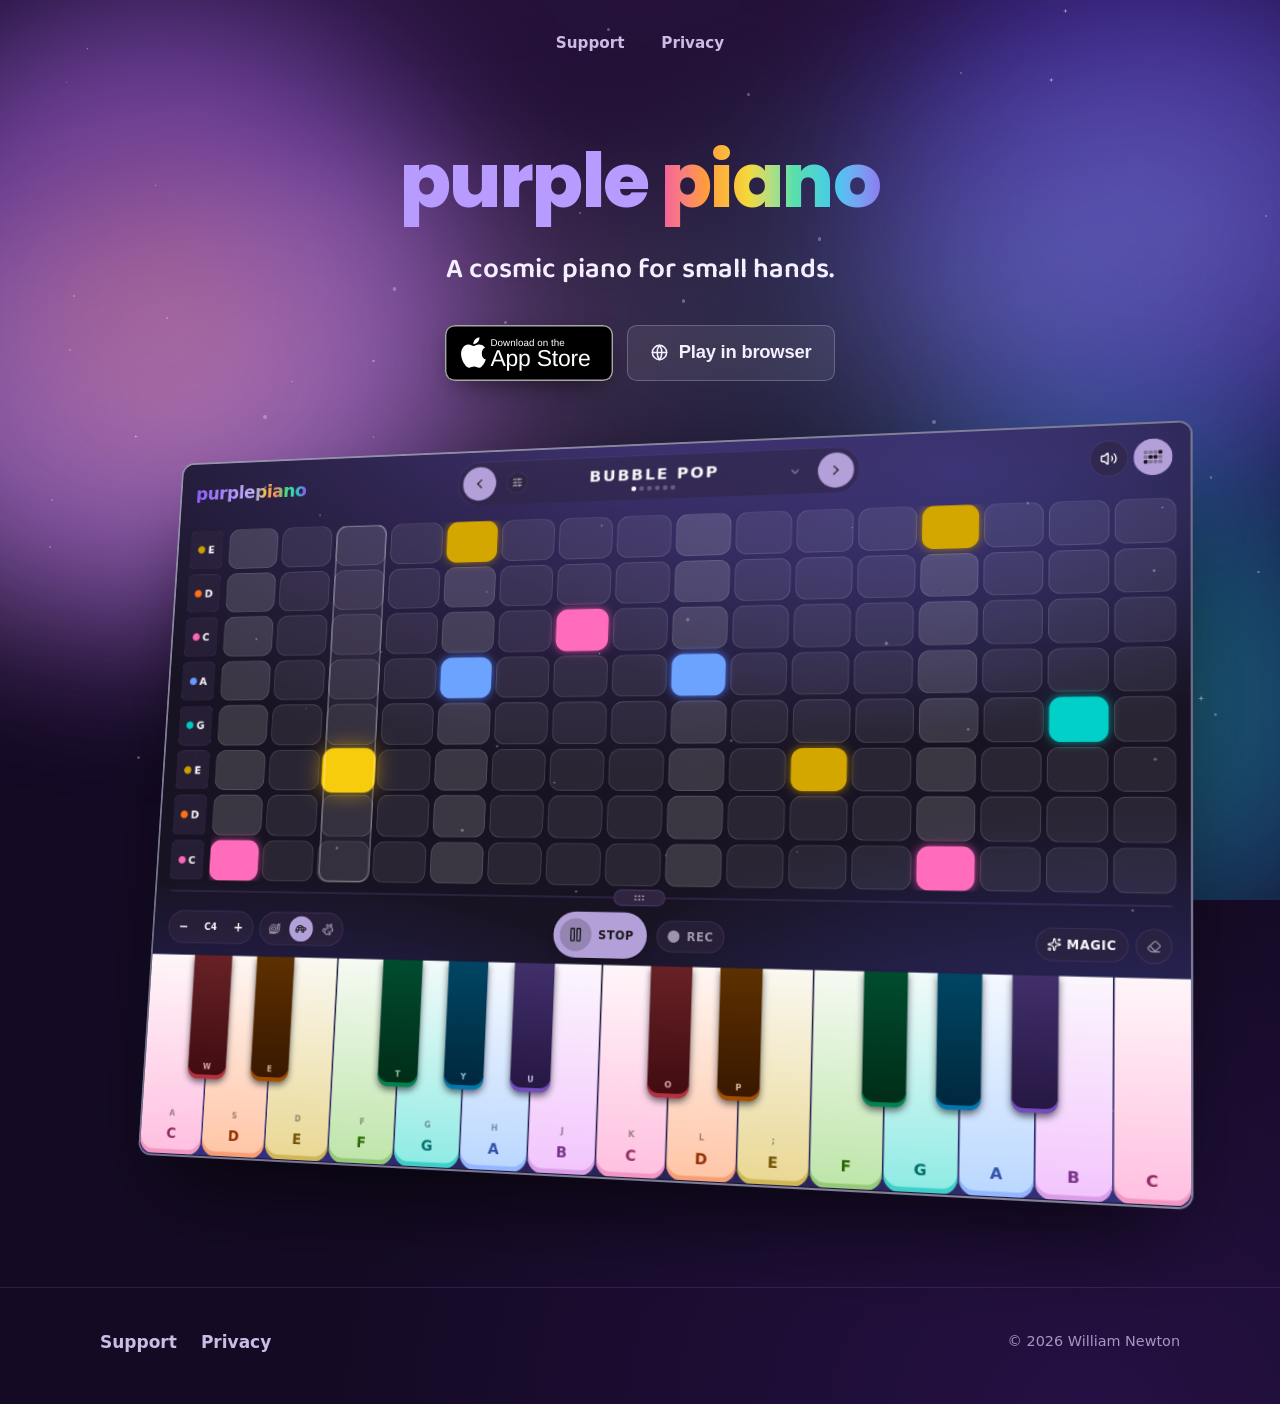
==== commit b7c28bd0: "Re-snapshot the player for 1.3.2's header The player's centred three-column header now starts at 800" ====
--- a/index.html
+++ b/index.html
@@ -136,7 +136,7 @@
         <!-- pp-app:start — generated by design/gen-app-snapshot.mjs; do not edit by hand -->
         <style>@property --tw-translate-x { syntax: "*"; inherits: false; initial-value: 0; }@property --tw-translate-y { syntax: "*"; inherits: false; initial-value: 0; }@property --tw-translate-z { syntax: "*"; inherits: false; initial-value: 0; }@property --tw-scale-x { syntax: "*"; inherits: false; initial-value: 1; }@property --tw-scale-y { syntax: "*"; inherits: false; initial-value: 1; }@property --tw-scale-z { syntax: "*"; inherits: false; initial-value: 1; }@property --tw-rotate-x { syntax: "*"; inherits: false; }@property --tw-rotate-y { syntax: "*"; inherits: false; }@property --tw-rotate-z { syntax: "*"; inherits: false; }@property --tw-skew-x { syntax: "*"; inherits: false; }@property --tw-skew-y { syntax: "*"; inherits: false; }@property --tw-pan-x { syntax: "*"; inherits: false; }@property --tw-pan-y { syntax: "*"; inherits: false; }@property --tw-pinch-zoom { syntax: "*"; inherits: false; }@property --tw-scroll-snap-strictness { syntax: "*"; inherits: false; initial-value: proximity; }@property --tw-space-y-reverse { syntax: "*"; inherits: false; initial-value: 0; }@property --tw-space-x-reverse { syntax: "*"; inherits: false; initial-value: 0; }@property --tw-divide-y-reverse { syntax: "*"; inherits: false; initial-value: 0; }@property --tw-border-style { syntax: "*"; inherits: false; initial-value: solid; }@property --tw-gradient-position { syntax: "*"; inherits: false; }@property --tw-gradient-from { syntax: "<color>"; inherits: false; initial-value: #0000; }@property --tw-gradient-via { syntax: "<color>"; inherits: false; initial-value: #0000; }@property --tw-gradient-to { syntax: "<color>"; inherits: false; initial-value: #0000; }@property --tw-gradient-stops { syntax: "*"; inherits: false; }@property --tw-gradient-via-stops { syntax: "*"; inherits: false; }@property --tw-gradient-from-position { syntax: "<length-percentage>"; inherits: false; initial-value: 0%; }@property --tw-gradient-via-position { syntax: "<length-percentage>"; inherits: false; initial-value: 50%; }@property --tw-gradient-to-position { syntax: "<length-percentage>"; inherits: false; initial-value: 100%; }@property --tw-leading { syntax: "*"; inherits: false; }@property --tw-font-weight { syntax: "*"; inherits: false; }@property --tw-tracking { syntax: "*"; inherits: false; }@property --tw-ordinal { syntax: "*"; inherits: false; }@property --tw-slashed-zero { syntax: "*"; inherits: false; }@property --tw-numeric-figure { syntax: "*"; inherits: false; }@property --tw-numeric-spacing { syntax: "*"; inherits: false; }@property --tw-numeric-fraction { syntax: "*"; inherits: false; }@property --tw-shadow { syntax: "*"; inherits: false; initial-value: 0 0 #0000; }@property --tw-shadow-color { syntax: "*"; inherits: false; }@property --tw-shadow-alpha { syntax: "<percentage>"; inherits: false; initial-value: 100%; }@property --tw-inset-shadow { syntax: "*"; inherits: false; initial-value: 0 0 #0000; }@property --tw-inset-shadow-color { syntax: "*"; inherits: false; }@property --tw-inset-shadow-alpha { syntax: "<percentage>"; inherits: false; initial-value: 100%; }@property --tw-ring-color { syntax: "*"; inherits: false; }@property --tw-ring-shadow { syntax: "*"; inherits: false; initial-value: 0 0 #0000; }@property --tw-inset-ring-color { syntax: "*"; inherits: false; }@property --tw-inset-ring-shadow { syntax: "*"; inherits: false; initial-value: 0 0 #0000; }@property --tw-ring-inset { syntax: "*"; inherits: false; }@property --tw-ring-offset-width { syntax: "<length>"; inherits: false; initial-value: 0; }@property --tw-ring-offset-color { syntax: "*"; inherits: false; initial-value: #fff; }@property --tw-ring-offset-shadow { syntax: "*"; inherits: false; initial-value: 0 0 #0000; }@property --tw-outline-style { syntax: "*"; inherits: false; initial-value: solid; }@property --tw-blur { syntax: "*"; inherits: false; }@property --tw-brightness { syntax: "*"; inherits: false; }@property --tw-contrast { syntax: "*"; inherits: false; }@property --tw-grayscale { syntax: "*"; inherits: false; }@property --tw-hue-rotate { syntax: "*"; inherits: false; }@property --tw-invert { syntax: "*"; inherits: false; }@property --tw-opacity { syntax: "*"; inherits: false; }@property --tw-saturate { syntax: "*"; inherits: false; }@property --tw-sepia { syntax: "*"; inherits: false; }@property --tw-drop-shadow { syntax: "*"; inherits: false; }@property --tw-drop-shadow-color { syntax: "*"; inherits: false; }@property --tw-drop-shadow-alpha { syntax: "<percentage>"; inherits: false; initial-value: 100%; }@property --tw-drop-shadow-size { syntax: "*"; inherits: false; }@property --tw-backdrop-blur { syntax: "*"; inherits: false; }@property --tw-backdrop-brightness { syntax: "*"; inherits: false; }@property --tw-backdrop-contrast { syntax: "*"; inherits: false; }@property --tw-backdrop-grayscale { syntax: "*"; inherits: false; }@property --tw-backdrop-hue-rotate { syntax: "*"; inherits: false; }@property --tw-backdrop-invert { syntax: "*"; inherits: false; }@property --tw-backdrop-opacity { syntax: "*"; inherits: false; }@property --tw-backdrop-saturate { syntax: "*"; inherits: false; }@property --tw-backdrop-sepia { syntax: "*"; inherits: false; }@property --tw-duration { syntax: "*"; inherits: false; }@property --tw-ease { syntax: "*"; inherits: false; }@property --tw-content { syntax: "*"; inherits: false; initial-value: ""; }@property --tw-divide-x-reverse { syntax: "*"; inherits: false; initial-value: 0; }@property --synth-hue { syntax: "<number>"; inherits: true; initial-value: 295; }</style>
         <div class="pp-app" id="pp-app" inert>
-          <template shadowrootmode="open"><style>@layer properties{@supports (((-webkit-hyphens:none)) and (not (margin-trim:inline))) or ((-moz-orient:inline) and (not (color:rgb(from red r g b)))){*, ::before, ::after, ::backdrop{--tw-translate-x: 0; --tw-translate-y: 0; --tw-translate-z: 0; --tw-scale-x: 1; --tw-scale-y: 1; --tw-scale-z: 1; --tw-rotate-x: initial; --tw-rotate-y: initial; --tw-rotate-z: initial; --tw-skew-x: initial; --tw-skew-y: initial; --tw-pan-x: initial; --tw-pan-y: initial; --tw-pinch-zoom: initial; --tw-scroll-snap-strictness: proximity; --tw-space-y-reverse: 0; --tw-space-x-reverse: 0; --tw-divide-y-reverse: 0; --tw-border-style: solid; --tw-gradient-position: initial; --tw-gradient-from: #0000; --tw-gradient-via: #0000; --tw-gradient-to: #0000; --tw-gradient-stops: initial; --tw-gradient-via-stops: initial; --tw-gradient-from-position: 0%; --tw-gradient-via-position: 50%; --tw-gradient-to-position: 100%; --tw-leading: initial; --tw-font-weight: initial; --tw-tracking: initial; --tw-ordinal: initial; --tw-slashed-zero: initial; --tw-numeric-figure: initial; --tw-numeric-spacing: initial; --tw-numeric-fraction: initial; --tw-shadow: 0 0 #0000; --tw-shadow-color: initial; --tw-shadow-alpha: 100%; --tw-inset-shadow: 0 0 #0000; --tw-inset-shadow-color: initial; --tw-inset-shadow-alpha: 100%; --tw-ring-color: initial; --tw-ring-shadow: 0 0 #0000; --tw-inset-ring-color: initial; --tw-inset-ring-shadow: 0 0 #0000; --tw-ring-inset: initial; --tw-ring-offset-width: 0px; --tw-ring-offset-color: #fff; --tw-ring-offset-shadow: 0 0 #0000; --tw-outline-style: solid; --tw-blur: initial; --tw-brightness: initial; --tw-contrast: initial; --tw-grayscale: initial; --tw-hue-rotate: initial; --tw-invert: initial; --tw-opacity: initial; --tw-saturate: initial; --tw-sepia: initial; --tw-drop-shadow: initial; --tw-drop-shadow-color: initial; --tw-drop-shadow-alpha: 100%; --tw-drop-shadow-size: initial; --tw-backdrop-blur: initial; --tw-backdrop-brightness: initial; --tw-backdrop-contrast: initial; --tw-backdrop-grayscale: initial; --tw-backdrop-hue-rotate: initial; --tw-backdrop-invert: initial; --tw-backdrop-opacity: initial; --tw-backdrop-saturate: initial; --tw-backdrop-sepia: initial; --tw-duration: initial; --tw-ease: initial; --tw-content: ""; --tw-divide-x-reverse: 0;}}}@layer theme{:host, :host{--font-sans: ui-sans-serif, system-ui, sans-serif, "Apple Color Emoji", "Segoe UI Emoji", "Segoe UI Symbol", "Noto Color Emoji"; --font-mono: ui-monospace, SFMono-Regular, Menlo, Monaco, Consolas, "Liberation Mono", "Courier New", monospace; --color-red-50: #fef2f2; --color-red-200: #ffcaca; --color-red-400: #ff6568; --color-red-500: #fb2c36; --color-red-950: #460809; --color-orange-300: #ffb96d; --color-orange-400: #ff8b1a; --color-orange-500: #fe6e00; --color-orange-600: #f05100; --color-amber-50: #fffbeb; --color-amber-200: #fee685; --color-amber-300: #ffd236; --color-amber-400: #fcbb00; --color-amber-500: #f99c00; --color-amber-600: #dd7400; --color-amber-700: #b75000; --color-yellow-400: #fac800; --color-yellow-500: #edb200; --color-green-50: #f0fdf4; --color-green-200: #b9f8cf; --color-green-300: #7bf1a8; --color-green-400: #05df72; --color-green-500: #00c758; --color-green-600: #00a544; --color-green-700: #008138; --color-emerald-50: #ecfdf5; --color-emerald-200: #a4f4cf; --color-emerald-300: #5ee9b5; --color-emerald-400: #00d294; --color-emerald-500: #00bb7f; --color-emerald-600: #009767; --color-emerald-700: #007956; --color-emerald-900: #004e3b; --color-teal-400: #00d3bd; --color-teal-500: #00baa7; --color-teal-900: #0b4f4a; --color-cyan-300: #53eafd; --color-cyan-400: #00d2ef; --color-cyan-500: #00b7d7; --color-sky-400: #00bcfe; --color-sky-500: #00a5ef; --color-sky-600: #0084cc; --color-blue-50: #eff6ff; --color-blue-100: #dbeafe; --color-blue-200: #bedbff; --color-blue-300: #90c5ff; --color-blue-400: #54a2ff; --color-blue-500: #3080ff; --color-blue-600: #155dfc; --color-blue-700: #1447e6; --color-indigo-500: #625fff; --color-violet-300: #c4b4ff; --color-violet-400: #a685ff; --color-violet-500: #8d54ff; --color-violet-600: #7f22fe; --color-violet-700: #7008e7; --color-violet-800: #5d0ec0; --color-purple-400: #c07eff; --color-purple-500: #ac4bff; --color-pink-500: #f6339a; --color-rose-400: #ff667f; --color-rose-500: #ff2357; --color-rose-600: #e70044; --color-rose-700: #c20039; --color-slate-100: #f1f5f9; --color-slate-200: #e2e8f0; --color-slate-300: #cad5e2; --color-slate-500: #62748e; --color-slate-600: #45556c; --color-slate-700: #314158; --color-slate-800: #1d293d; --color-slate-900: #0f172b; --color-gray-50: #f9fafb; --color-gray-100: #f3f4f6; --color-gray-200: #e5e7eb; --color-gray-300: #d1d5dc; --color-gray-400: #99a1af; --color-gray-500: #6a7282; --color-gray-600: #4a5565; --color-gray-700: #364153; --color-gray-800: #1e2939; --color-gray-900: #101828; --color-gray-950: #030712; --color-zinc-100: #f4f4f5; --color-zinc-200: #e4e4e7; --color-zinc-300: #d4d4d8; --color-zinc-400: #9f9fa9; --color-zinc-500: #71717b; --color-zinc-600: #52525c; --color-zinc-700: #3f3f46; --color-zinc-800: #27272a; --color-zinc-900: #18181b; --color-zinc-950: #09090b; --color-neutral-50: #fafafa; --color-neutral-100: #f5f5f5; --color-neutral-200: #e5e5e5; --color-neutral-300: #d4d4d4; --color-neutral-400: #a1a1a1; --color-neutral-500: #737373; --color-neutral-600: #525252; --color-neutral-700: #404040; --color-neutral-800: #262626; --color-neutral-900: #171717; --color-neutral-950: #0a0a0a; --color-black: #000; --color-white: #fff; --spacing: .25rem; --container-xs: 20rem; --container-sm: 24rem; --container-md: 28rem; --container-lg: 32rem; --container-xl: 36rem; --container-2xl: 42rem; --container-3xl: 48rem; --container-4xl: 56rem; --container-5xl: 64rem; --container-6xl: 72rem; --container-7xl: 80rem; --text-xs: .75rem; --text-xs--line-height: calc(1 / .75); --text-sm: .875rem; --text-sm--line-height: calc(1.25 / .875); --text-base: 1rem; --text-base--line-height: calc(1.5 / 1); --text-lg: 1.125rem; --text-lg--line-height: calc(1.75 / 1.125); --text-xl: 1.25rem; --text-xl--line-height: calc(1.75 / 1.25); --text-2xl: 1.5rem; --text-2xl--line-height: calc(2 / 1.5); --text-3xl: 1.875rem; --text-3xl--line-height: calc(2.25 / 1.875); --text-4xl: 2.25rem; --text-4xl--line-height: calc(2.5 / 2.25); --text-5xl: 3rem; --text-5xl--line-height: 1; --text-6xl: 3.75rem; --text-6xl--line-height: 1; --text-7xl: 4.5rem; --text-7xl--line-height: 1; --text-8xl: 6rem; --text-8xl--line-height: 1; --text-9xl: 8rem; --text-9xl--line-height: 1; --font-weight-normal: 400; --font-weight-medium: 500; --font-weight-semibold: 600; --font-weight-bold: 700; --font-weight-extrabold: 800; --font-weight-black: 900; --tracking-tight: -.025em; --tracking-wide: .025em; --tracking-wider: .05em; --tracking-widest: .1em; --leading-tight: 1.25; --leading-snug: 1.375; --leading-normal: 1.5; --leading-relaxed: 1.625; --radius-md: calc(var(--radius) * .8); --drop-shadow-md: 0 3px 3px #0000001f; --drop-shadow-2xl: 0 25px 25px #00000026; --ease-in: cubic-bezier(.4, 0, 1, 1); --ease-out: cubic-bezier(0, 0, .2, 1); --ease-in-out: cubic-bezier(.4, 0, .2, 1); --animate-spin: spin 1s linear infinite; --animate-ping: ping 1s cubic-bezier(0, 0, .2, 1) infinite; --animate-pulse: pulse 2s cubic-bezier(.4, 0, .6, 1) infinite; --animate-bounce: bounce 1s infinite; --blur-xs: 4px; --blur-sm: 8px; --blur-md: 12px; --blur-xl: 24px; --aspect-video: 16 / 9; --default-transition-duration: .15s; --default-transition-timing-function: cubic-bezier(.4, 0, .2, 1); --default-font-family: var(--font-sans); --default-mono-font-family: var(--font-mono); --color-background: var(--background); --color-foreground: var(--foreground); --color-chart-2: var(--chart-2); --color-chart-1: var(--chart-1); --color-border: var(--border); --color-destructive: var(--destructive); --color-muted-foreground: var(--muted-foreground); --color-primary: var(--primary);}@supports (color:lab(0% 0 0)){:host, :host{--color-red-50: lab(96.5005% 4.18508 1.52328); --color-red-200: lab(86.017% 19.8815 7.75869); --color-red-400: lab(63.7053% 60.745 31.3109); --color-red-500: lab(55.4814% 75.0732 48.8528); --color-red-950: lab(13.003% 29.04 16.7519); --color-orange-300: lab(80.8059% 21.7313 50.4455); --color-orange-400: lab(70.0429% 42.5156 75.8207); --color-orange-500: lab(64.272% 57.1788 90.3583); --color-orange-600: lab(57.1026% 64.2584 89.8886); --color-amber-50: lab(98.6252% -.635922 8.42309); --color-amber-200: lab(91.7203% -.505269 49.9084); --color-amber-300: lab(86.4156% 6.13147 78.3961); --color-amber-400: lab(80.1641% 16.6016 99.2089); --color-amber-500: lab(72.7183% 31.8672 97.9407); --color-amber-600: lab(60.3514% 40.5624 87.1228); --color-amber-700: lab(47.2709% 42.9082 69.2966); --color-yellow-400: lab(83.2664% 8.65132 106.895); --color-yellow-500: lab(76.3898% 14.5258 98.4589); --color-green-50: lab(98.1563% -5.60117 2.75915); --color-green-200: lab(92.4222% -26.4702 12.9427); --color-green-300: lab(86.9953% -47.2691 25.0054); --color-green-400: lab(78.503% -64.9265 39.7492); --color-green-500: lab(70.5521% -66.5147 45.8073); --color-green-600: lab(59.0978% -58.6621 41.2579); --color-green-700: lab(47.0329% -47.0239 31.4788); --color-emerald-50: lab(97.8462% -6.94966 1.85487); --color-emerald-200: lab(90.2247% -31.039 9.47084); --color-emerald-300: lab(83.9203% -48.7124 13.8849); --color-emerald-400: lab(75.0771% -60.7313 19.4147); --color-emerald-500: lab(66.9756% -58.27 19.5419); --color-emerald-600: lab(55.0481% -49.9246 15.93); --color-emerald-700: lab(44.4871% -41.0396 11.0361); --color-emerald-900: lab(28.8637% -26.9249 5.45986); --color-teal-400: lab(76.0109% -53.3483 -2.27906); --color-teal-500: lab(67.3859% -49.0983 -2.63511); --color-teal-900: lab(29.506% -21.4706 -3.59886); --color-cyan-300: lab(85.3886% -36.7636 -21.5716); --color-cyan-400: lab(76.6045% -40.9406 -29.6231); --color-cyan-500: lab(67.805% -35.3952 -30.2018); --color-sky-400: lab(70.687% -23.6078 -45.9483); --color-sky-500: lab(63.3038% -18.433 -51.0407); --color-sky-600: lab(51.7754% -11.4712 -49.8349); --color-blue-50: lab(96.492% -1.14644 -5.11479); --color-blue-100: lab(92.0301% -2.24757 -11.6453); --color-blue-200: lab(86.15% -4.04379 -21.0797); --color-blue-300: lab(77.5052% -6.4629 -36.42); --color-blue-400: lab(65.0361% -1.42065 -56.9802); --color-blue-500: lab(54.1736% 13.3369 -74.6839); --color-blue-600: lab(44.0605% 29.0279 -86.0352); --color-blue-700: lab(36.9089% 35.0961 -85.6872); --color-indigo-500: lab(48.295% 38.3129 -81.9673); --color-violet-300: lab(76.7419% 18.3911 -37.0706); --color-violet-400: lab(62.8239% 34.9159 -60.0512); --color-violet-500: lab(49.9355% 55.1776 -81.8963); --color-violet-600: lab(41.088% 68.9966 -91.995); --color-violet-700: lab(35.2783% 67.9912 -88.793); --color-violet-800: lab(29.3188% 57.7986 -76.1493); --color-purple-400: lab(63.6946% 47.6127 -59.2066); --color-purple-500: lab(52.0183% 66.11 -78.2316); --color-pink-500: lab(56.9303% 76.8162 -8.07021); --color-rose-400: lab(64.4125% 63.0291 19.2068); --color-rose-500: lab(56.101% 79.4328 31.4532); --color-rose-600: lab(49.1882% 81.577 36.0311); --color-rose-700: lab(41.1651% 71.6251 30.3087); --color-slate-100: lab(96.286% -.852436 -2.46847); --color-slate-200: lab(91.7353% -.998765 -4.76968); --color-slate-300: lab(84.7652% -1.94535 -7.93337); --color-slate-500: lab(48.0876% -2.03595 -16.5814); --color-slate-600: lab(35.5623% -1.74978 -15.4316); --color-slate-700: lab(26.9569% -1.47016 -15.6993); --color-slate-800: lab(16.132% -.318035 -14.6672); --color-slate-900: lab(7.78673% 1.82345 -15.0537); --color-gray-50: lab(98.2596% -.247031 -.706708); --color-gray-100: lab(96.1596% -.0823438 -1.13575); --color-gray-200: lab(91.6229% -.159115 -2.26791); --color-gray-300: lab(85.1236% -.612259 -3.7138); --color-gray-400: lab(65.9269% -.832707 -8.17473); --color-gray-500: lab(47.7841% -.393182 -10.0268); --color-gray-600: lab(35.6337% -1.58697 -10.8425); --color-gray-700: lab(27.1134% -.956401 -12.3224); --color-gray-800: lab(16.1051% -1.18239 -11.7533); --color-gray-900: lab(8.11897% .811279 -12.254); --color-gray-950: lab(1.90334% .278696 -5.48866); --color-zinc-100: lab(96.1634% .0993311 -.364041); --color-zinc-200: lab(90.6853% .399232 -1.45452); --color-zinc-300: lab(84.9837% .601262 -2.17986); --color-zinc-400: lab(65.6464% 1.53497 -5.42429); --color-zinc-500: lab(47.8878% 1.65477 -5.77283); --color-zinc-600: lab(35.1166% 1.78212 -6.1173); --color-zinc-700: lab(26.8019% 1.35387 -4.68303); --color-zinc-800: lab(15.7305% .613764 -2.16959); --color-zinc-900: lab(8.30603% .618205 -2.16572); --color-zinc-950: lab(2.51107% .242703 -.886115); --color-neutral-50: lab(98.26% 0 0); --color-neutral-100: lab(96.52% -.0000298023 .0000119209); --color-neutral-200: lab(90.952% 0 -.0000119209); --color-neutral-300: lab(84.92% 0 -.0000119209); --color-neutral-400: lab(66.128% -.0000298023 .0000119209); --color-neutral-500: lab(48.496% 0 0); --color-neutral-600: lab(34.924% 0 0); --color-neutral-700: lab(27.036% 0 0); --color-neutral-800: lab(15.204% 0 -.00000596046); --color-neutral-900: lab(7.78201% -.0000149012 0); --color-neutral-950: lab(2.75381% 0 0);}}}@layer base{*, ::after, ::before, ::backdrop{box-sizing: border-box; border: 0px solid; margin: 0px; padding: 0px;}::file-selector-button{box-sizing: border-box; border: 0px solid; margin: 0px; padding: 0px;}:host{text-size-adjust: 100%; tab-size: 4; line-height: 1.5; font-family: var(--default-font-family,ui-sans-serif, system-ui, sans-serif, "Apple Color Emoji", "Segoe UI Emoji", "Segoe UI Symbol", "Noto Color Emoji"); font-feature-settings: var(--default-font-feature-settings,normal); font-variation-settings: var(--default-font-variation-settings,normal); -webkit-tap-highlight-color: transparent;}svg{vertical-align: middle; display: block;}button{font: inherit; letter-spacing: inherit; color: inherit; opacity: 1; background-color: rgba(0, 0, 0, 0); border-radius: 0px;}::file-selector-button{font: inherit; letter-spacing: inherit; color: inherit; opacity: 1; background-color: rgba(0, 0, 0, 0); border-radius: 0px;}::file-selector-button{margin-inline-end: 4px;}::placeholder{opacity: 1;}@supports (not ((-webkit-appearance:-apple-pay-button))) or (contain-intrinsic-size:1px){::placeholder{color: currentcolor;}@supports (color:color-mix(in lab, red, red)){::placeholder{color: color-mix(in oklab, currentcolor, transparent);}}}::-webkit-search-decoration{appearance: none;}::-webkit-date-and-time-value{min-height: 1lh; text-align: inherit;}::-webkit-datetime-edit{display: inline-flex;}::-webkit-datetime-edit-fields-wrapper{padding: 0px;}::-webkit-datetime-edit{padding-block: 0px;}::-webkit-datetime-edit-year-field{padding-block: 0px;}::-webkit-datetime-edit-month-field{padding-block: 0px;}::-webkit-datetime-edit-day-field{padding-block: 0px;}::-webkit-datetime-edit-hour-field{padding-block: 0px;}::-webkit-datetime-edit-minute-field{padding-block: 0px;}::-webkit-datetime-edit-second-field{padding-block: 0px;}::-webkit-datetime-edit-millisecond-field{padding-block: 0px;}::-webkit-datetime-edit-meridiem-field{padding-block: 0px;}::-webkit-calendar-picker-indicator{line-height: 1;}button{appearance: button;}::file-selector-button{appearance: button;}::-webkit-inner-spin-button{height: auto;}::-webkit-outer-spin-button{height: auto;}*{border-color: var(--border);}}@layer components;@layer utilities{.\@container{container-type: inline-size;}.pointer-events-auto{pointer-events: auto;}.pointer-events-none{pointer-events: none;}.sr-only{clip-path: inset(50%); white-space: nowrap; border-width: 0px; width: 1px; height: 1px; margin: -1px; padding: 0px; position: absolute; overflow: hidden;}.absolute{position: absolute;}.relative{position: relative;}.inset-0{inset: calc(var(--spacing) * 0);}.inset-x-3{inset-inline: calc(var(--spacing) * 3);}.inset-y-0{inset-block: calc(var(--spacing) * 0);}.top-0{top: calc(var(--spacing) * 0);}.top-1\/2{top: 50%;}.right-0{right: calc(var(--spacing) * 0);}.left-1\/2{left: 50%;}.z-0{z-index: 0;}.z-10{z-index: 10;}.z-20{z-index: 20;}.order-1{order: 1;}.order-2{order: 2;}.order-last{order: 9999;}.mt-0\.5{margin-top: calc(var(--spacing) * .5);}.mb-1{margin-bottom: calc(var(--spacing) * 1);}.-ml-\[3px\]{margin-left: -3px;}.ml-auto{margin-left: auto;}.block{display: block;}.contents{display: contents;}.flex{display: flex;}.grid{display: grid;}.hidden{display: none;}.h-1\.5{height: calc(var(--spacing) * 1.5);}.h-2{height: calc(var(--spacing) * 2);}.h-3\.5{height: calc(var(--spacing) * 3.5);}.h-4{height: calc(var(--spacing) * 4);}.h-5{height: calc(var(--spacing) * 5);}.h-7{height: calc(var(--spacing) * 7);}.h-8{height: calc(var(--spacing) * 8);}.h-9{height: calc(var(--spacing) * 9);}.h-10{height: calc(var(--spacing) * 10);}.h-\[3\.25rem\]{height: 3.25rem;}.h-\[62\%\]{height: 62%;}.h-\[100dvh\]{height: 100dvh;}.h-full{height: 100%;}.h-px{height: 1px;}.min-h-0{min-height: calc(var(--spacing) * 0);}.min-h-\[96px\]{min-height: 96px;}.min-h-\[clamp\(120px\,28vh\,320px\)\]{min-height: clamp(120px, 28vh, 320px);}.w-1\.5{width: calc(var(--spacing) * 1.5);}.w-2{width: calc(var(--spacing) * 2);}.w-3\.5{width: calc(var(--spacing) * 3.5);}.w-4{width: calc(var(--spacing) * 4);}.w-5{width: calc(var(--spacing) * 5);}.w-7{width: calc(var(--spacing) * 7);}.w-8{width: calc(var(--spacing) * 8);}.w-9{width: calc(var(--spacing) * 9);}.w-10{width: calc(var(--spacing) * 10);}.w-16{width: calc(var(--spacing) * 16);}.w-full{width: 100%;}.max-w-lg{max-width: var(--container-lg);}.min-w-0{min-width: calc(var(--spacing) * 0);}.min-w-9{min-width: calc(var(--spacing) * 9);}.min-w-\[38rem\]{min-width: 38rem;}.flex-1{flex: 1 1 0%;}.shrink{flex-shrink: 1;}.shrink-0{flex-shrink: 0;}.origin-top{transform-origin: center top;}.translate-x-\[1px\]{--tw-translate-x: 1px; translate: var(--tw-translate-x) var(--tw-translate-y);}.-translate-y-1\/2{--tw-translate-y: calc(calc(1 / 2 * 100%) * -1); translate: var(--tw-translate-x) var(--tw-translate-y);}.scale-\[0\.6\]{scale: 0.6;}.scale-\[1\.08\]{scale: 1.08;}.cursor-pointer{cursor: pointer;}.cursor-row-resize{cursor: row-resize;}.touch-manipulation{touch-action: manipulation;}.touch-none{touch-action: none;}.grid-rows-\[0fr\]{grid-template-rows: 0fr;}.flex-col{flex-direction: column;}.flex-wrap{flex-wrap: wrap;}.place-items-center{place-items: center;}.items-center{align-items: center;}.items-start{align-items: flex-start;}.justify-center{justify-content: center;}.justify-end{justify-content: flex-end;}.gap-1{gap: calc(var(--spacing) * 1);}.gap-1\.5{gap: calc(var(--spacing) * 1.5);}.gap-2{gap: calc(var(--spacing) * 2);}.gap-3{gap: calc(var(--spacing) * 3);}.gap-\[2px\]{gap: 2px;}.gap-\[var\(--cell-gap\)\]{gap: var(--cell-gap);}.truncate{text-overflow: ellipsis; white-space: nowrap; overflow: hidden;}.overflow-hidden{overflow: hidden;}.overflow-x-auto{overflow-x: auto;}.overflow-y-hidden{overflow-y: hidden;}.rounded-\[1\.75rem\]{border-radius: 1.75rem;}.rounded-full{border-radius: 3.40282e+38px;}.rounded-lg{border-radius: var(--radius);}.rounded-xl{border-radius: calc(var(--radius) * 1.4);}.rounded-b-lg{border-bottom-right-radius: var(--radius); border-bottom-left-radius: var(--radius);}.rounded-b-xl{border-bottom-right-radius: calc(var(--radius) * 1.4); border-bottom-left-radius: calc(var(--radius) * 1.4);}.border{border-style: var(--tw-border-style); border-width: 1px;}.border-2{border-style: var(--tw-border-style); border-width: 2px;}.border-border{border-color: var(--border);}.border-border\/50{border-color: var(--border);}@supports (color:color-mix(in lab, red, red)){.border-border\/50{border-color: color-mix(in oklab, var(--border) 50%, transparent);}}.border-border\/60{border-color: var(--border);}@supports (color:color-mix(in lab, red, red)){.border-border\/60{border-color: color-mix(in oklab, var(--border) 60%, transparent);}}.border-foreground\/15{border-color: var(--foreground);}@supports (color:color-mix(in lab, red, red)){.border-foreground\/15{border-color: color-mix(in oklab, var(--foreground) 15%, transparent);}}.border-foreground\/30{border-color: var(--foreground);}@supports (color:color-mix(in lab, red, red)){.border-foreground\/30{border-color: color-mix(in oklab, var(--foreground) 30%, transparent);}}.bg-background{background-color: var(--background);}.bg-border{background-color: var(--border);}.bg-card{background-color: var(--card);}.bg-card\/50{background-color: var(--card);}@supports (color:color-mix(in lab, red, red)){.bg-card\/50{background-color: color-mix(in oklab, var(--card) 50%, transparent);}}.bg-card\/60{background-color: var(--card);}@supports (color:color-mix(in lab, red, red)){.bg-card\/60{background-color: color-mix(in oklab, var(--card) 60%, transparent);}}.bg-card\/70{background-color: var(--card);}@supports (color:color-mix(in lab, red, red)){.bg-card\/70{background-color: color-mix(in oklab, var(--card) 70%, transparent);}}.bg-foreground, .bg-foreground\/5{background-color: var(--foreground);}@supports (color:color-mix(in lab, red, red)){.bg-foreground\/5{background-color: color-mix(in oklab, var(--foreground) 5%, transparent);}}.bg-foreground\/8{background-color: var(--foreground);}@supports (color:color-mix(in lab, red, red)){.bg-foreground\/8{background-color: color-mix(in oklab, var(--foreground) 8%, transparent);}}.bg-foreground\/15{background-color: var(--foreground);}@supports (color:color-mix(in lab, red, red)){.bg-foreground\/15{background-color: color-mix(in oklab, var(--foreground) 15%, transparent);}}.bg-foreground\/25{background-color: var(--foreground);}@supports (color:color-mix(in lab, red, red)){.bg-foreground\/25{background-color: color-mix(in oklab, var(--foreground) 25%, transparent);}}.bg-foreground\/70{background-color: var(--foreground);}@supports (color:color-mix(in lab, red, red)){.bg-foreground\/70{background-color: color-mix(in oklab, var(--foreground) 70%, transparent);}}.bg-primary{background-color: var(--primary);}.bg-primary-foreground\/20{background-color: var(--primary-foreground);}@supports (color:color-mix(in lab, red, red)){.bg-primary-foreground\/20{background-color: color-mix(in oklab, var(--primary-foreground) 20%, transparent);}}.bg-gradient-to-l{--tw-gradient-position: to left in oklab; background-image: linear-gradient(var(--tw-gradient-stops));}.from-background{--tw-gradient-from: var(--background); --tw-gradient-stops: var(--tw-gradient-via-stops,var(--tw-gradient-position), var(--tw-gradient-from) var(--tw-gradient-from-position), var(--tw-gradient-to) var(--tw-gradient-to-position));}.to-transparent{--tw-gradient-to: transparent; --tw-gradient-stops: var(--tw-gradient-via-stops,var(--tw-gradient-position), var(--tw-gradient-from) var(--tw-gradient-from-position), var(--tw-gradient-to) var(--tw-gradient-to-position));}.fill-current{fill: currentcolor;}.p-1{padding: calc(var(--spacing) * 1);}.p-1\.5{padding: calc(var(--spacing) * 1.5);}.px-1\.5{padding-inline: calc(var(--spacing) * 1.5);}.px-2{padding-inline: calc(var(--spacing) * 2);}.px-3{padding-inline: calc(var(--spacing) * 3);}.py-2{padding-block: calc(var(--spacing) * 2);}.pt-1{padding-top: calc(var(--spacing) * 1);}.pt-2{padding-top: calc(var(--spacing) * 2);}.pt-\[env\(safe-area-inset-top\)\]{padding-top: env(safe-area-inset-top);}.pr-4{padding-right: calc(var(--spacing) * 4);}.pr-\[env\(safe-area-inset-right\)\]{padding-right: env(safe-area-inset-right);}.pb-1{padding-bottom: calc(var(--spacing) * 1);}.pb-1\.5{padding-bottom: calc(var(--spacing) * 1.5);}.pb-2{padding-bottom: calc(var(--spacing) * 2);}.pl-2{padding-left: calc(var(--spacing) * 2);}.pl-\[env\(safe-area-inset-left\)\]{padding-left: env(safe-area-inset-left);}.text-center{text-align: center;}.font-sans{font-family: var(--font-sans);}.text-base{font-size: var(--text-base); line-height: var(--tw-leading,var(--text-base--line-height));}.text-sm{font-size: var(--text-sm); line-height: var(--tw-leading,var(--text-sm--line-height));}.text-xl{font-size: var(--text-xl); line-height: var(--tw-leading,var(--text-xl--line-height));}.text-xs{font-size: var(--text-xs); line-height: var(--tw-leading,var(--text-xs--line-height));}.text-\[10px\]{font-size: 10px;}.text-\[11px\]{font-size: 11px;}.leading-none{--tw-leading: 1; line-height: 1;}.leading-tight{--tw-leading: var(--leading-tight); line-height: var(--leading-tight);}.font-black{--tw-font-weight: var(--font-weight-black); font-weight: var(--font-weight-black);}.font-bold{--tw-font-weight: var(--font-weight-bold); font-weight: var(--font-weight-bold);}.tracking-\[0\.12em\]{--tw-tracking: .12em; letter-spacing: 0.12em;}.tracking-tight{--tw-tracking: var(--tracking-tight); letter-spacing: var(--tracking-tight);}.tracking-wide{--tw-tracking: var(--tracking-wide); letter-spacing: var(--tracking-wide);}.tracking-wider{--tw-tracking: var(--tracking-wider); letter-spacing: var(--tracking-wider);}.whitespace-nowrap{white-space: nowrap;}.text-foreground{color: var(--foreground);}.text-foreground\/80{color: var(--foreground);}@supports (color:color-mix(in lab, red, red)){.text-foreground\/80{color: color-mix(in oklab, var(--foreground) 80%, transparent);}}.text-muted-foreground{color: var(--muted-foreground);}.text-primary-foreground{color: var(--primary-foreground);}.lowercase{text-transform: lowercase;}.uppercase{text-transform: uppercase;}.antialiased{-webkit-font-smoothing: antialiased;}.opacity-0{opacity: 0;}.shadow-lg{--tw-shadow: 0 10px 15px -3px var(--tw-shadow-color,#0000001a), 0 4px 6px -4px var(--tw-shadow-color,#0000001a); box-shadow: var(--tw-inset-shadow), var(--tw-inset-ring-shadow), var(--tw-ring-offset-shadow), var(--tw-ring-shadow), var(--tw-shadow);}.shadow-sm{--tw-shadow: 0 1px 3px 0 var(--tw-shadow-color,#0000001a), 0 1px 2px -1px var(--tw-shadow-color,#0000001a); box-shadow: var(--tw-inset-shadow), var(--tw-inset-ring-shadow), var(--tw-ring-offset-shadow), var(--tw-ring-shadow), var(--tw-shadow);}.blur-\[2px\]{--tw-blur: blur(2px); filter: var(--tw-blur,) var(--tw-brightness,) var(--tw-contrast,) var(--tw-grayscale,) var(--tw-hue-rotate,) var(--tw-invert,) var(--tw-saturate,) var(--tw-sepia,) var(--tw-drop-shadow,);}.backdrop-blur-md{--tw-backdrop-blur: blur(var(--blur-md)); backdrop-filter: var(--tw-backdrop-blur,) var(--tw-backdrop-brightness,) var(--tw-backdrop-contrast,) var(--tw-backdrop-grayscale,) var(--tw-backdrop-hue-rotate,) var(--tw-backdrop-invert,) var(--tw-backdrop-opacity,) var(--tw-backdrop-saturate,) var(--tw-backdrop-sepia,);}.backdrop-blur-sm{--tw-backdrop-blur: blur(var(--blur-sm)); backdrop-filter: var(--tw-backdrop-blur,) var(--tw-backdrop-brightness,) var(--tw-backdrop-contrast,) var(--tw-backdrop-grayscale,) var(--tw-backdrop-hue-rotate,) var(--tw-backdrop-invert,) var(--tw-backdrop-opacity,) var(--tw-backdrop-saturate,) var(--tw-backdrop-sepia,);}.transition-\[filter\,transform\]{transition-property: filter, transform; transition-timing-function: var(--tw-ease,var(--default-transition-timing-function)); transition-duration: var(--tw-duration,var(--default-transition-duration));}.transition-\[grid-template-rows\]{transition-property: grid-template-rows; transition-timing-function: var(--tw-ease,var(--default-transition-timing-function)); transition-duration: var(--tw-duration,var(--default-transition-duration));}.transition-\[left\]{transition-property: left; transition-timing-function: var(--tw-ease,var(--default-transition-timing-function)); transition-duration: var(--tw-duration,var(--default-transition-duration));}.transition-\[scale\,opacity\,filter\]{transition-property: scale, opacity, filter; transition-timing-function: var(--tw-ease,var(--default-transition-timing-function)); transition-duration: var(--tw-duration,var(--default-transition-duration));}.transition-\[transform\,background-color\,color\]{transition-property: transform, background-color, color; transition-timing-function: var(--tw-ease,var(--default-transition-timing-function)); transition-duration: var(--tw-duration,var(--default-transition-duration));}.transition-\[translate\,scale\,background-color\,border-color\,box-shadow\,color\,filter\]{transition-property: translate, scale, background-color, border-color, box-shadow, color, filter; transition-timing-function: var(--tw-ease,var(--default-transition-timing-function)); transition-duration: var(--tw-duration,var(--default-transition-duration));}.transition-all{transition-property: all; transition-timing-function: var(--tw-ease,var(--default-transition-timing-function)); transition-duration: var(--tw-duration,var(--default-transition-duration));}.transition-colors{transition-property: color, background-color, border-color, outline-color, text-decoration-color, fill, stroke, --tw-gradient-from, --tw-gradient-via, --tw-gradient-to; transition-timing-function: var(--tw-ease,var(--default-transition-timing-function)); transition-duration: var(--tw-duration,var(--default-transition-duration));}.transition-transform{transition-property: transform, translate, scale, rotate; transition-timing-function: var(--tw-ease,var(--default-transition-timing-function)); transition-duration: var(--tw-duration,var(--default-transition-duration));}.duration-75{--tw-duration: 75ms; transition-duration: 75ms;}.duration-100{--tw-duration: .1s; transition-duration: 0.1s;}.duration-150{--tw-duration: .15s; transition-duration: 0.15s;}.duration-200{--tw-duration: .2s; transition-duration: 0.2s;}.duration-300{--tw-duration: .3s; transition-duration: 0.3s;}.duration-\[420ms\]{--tw-duration: .42s; transition-duration: 0.42s;}.ease-\[cubic-bezier\(0\.16\,1\,0\.3\,1\)\]{--tw-ease: cubic-bezier(.16,1,.3,1); transition-timing-function: cubic-bezier(0.16, 1, 0.3, 1);}.ease-in{--tw-ease: var(--ease-in); transition-timing-function: var(--ease-in);}.ease-linear{--tw-ease: linear; transition-timing-function: linear;}.outline-none{--tw-outline-style: none; outline-style: none;}.select-none{user-select: none;}.before\:absolute::before{content: var(--tw-content); position: absolute;}.before\:inset-x-0::before{content: var(--tw-content); inset-inline: calc(var(--spacing) * 0);}.before\:-inset-y-2\.5::before{content: var(--tw-content); inset-block: calc(var(--spacing) * -2.5);}.before\:content-\[\"\"\]::before{--tw-content: ""; content: var(--tw-content);}@media (prefers-reduced-motion: reduce){.motion-reduce\:transition-none{transition-property: none;}}@media (min-width: 40rem){.sm\:inset-x-5{inset-inline: calc(var(--spacing) * 5);}.sm\:order-1{order: 1;}.sm\:order-2{order: 2;}.sm\:order-3{order: 3;}.sm\:order-none{order: 0;}.sm\:contents{display: contents;}.sm\:grid{display: grid;}.sm\:hidden{display: none;}.sm\:inline{display: inline;}.sm\:h-2\.5{height: calc(var(--spacing) * 2.5);}.sm\:h-5{height: calc(var(--spacing) * 5);}.sm\:h-6{height: calc(var(--spacing) * 6);}.sm\:h-10{height: calc(var(--spacing) * 10);}.sm\:h-11{height: calc(var(--spacing) * 11);}.sm\:h-\[3\.5rem\]{height: 3.5rem;}.sm\:w-2\.5{width: calc(var(--spacing) * 2.5);}.sm\:w-5{width: calc(var(--spacing) * 5);}.sm\:w-6{width: calc(var(--spacing) * 6);}.sm\:w-10{width: calc(var(--spacing) * 10);}.sm\:w-11{width: calc(var(--spacing) * 11);}.sm\:w-12{width: calc(var(--spacing) * 12);}.sm\:w-\[min\(32rem\,calc\(100vw-24rem-env\(safe-area-inset-left\)-env\(safe-area-inset-right\)\)\)\]{width: min(32rem, calc(100vw - 24rem - env(safe-area-inset-left) - env(safe-area-inset-right)));}.sm\:w-auto{width: auto;}.sm\:min-w-\[42rem\]{min-width: 42rem;}.sm\:flex-1{flex: 1 1 0%;}.sm\:grid-cols-\[1fr_auto_1fr\]{grid-template-columns: 1fr auto 1fr;}.sm\:gap-1\.5{gap: calc(var(--spacing) * 1.5);}.sm\:gap-2{gap: calc(var(--spacing) * 2);}.sm\:gap-4{gap: calc(var(--spacing) * 4);}.sm\:rounded-xl{border-radius: calc(var(--radius) * 1.4);}.sm\:rounded-b-2xl{border-bottom-right-radius: calc(var(--radius) * 1.8); border-bottom-left-radius: calc(var(--radius) * 1.8);}.sm\:rounded-b-xl{border-bottom-right-radius: calc(var(--radius) * 1.4); border-bottom-left-radius: calc(var(--radius) * 1.4);}.sm\:px-4{padding-inline: calc(var(--spacing) * 4);}.sm\:px-5{padding-inline: calc(var(--spacing) * 5);}.sm\:pt-3{padding-top: calc(var(--spacing) * 3);}.sm\:pb-2{padding-bottom: calc(var(--spacing) * 2);}.sm\:pb-3{padding-bottom: calc(var(--spacing) * 3);}.sm\:text-2xl{font-size: var(--text-2xl); line-height: var(--tw-leading,var(--text-2xl--line-height));}.sm\:text-lg{font-size: var(--text-lg); line-height: var(--tw-leading,var(--text-lg--line-height));}.sm\:text-sm{font-size: var(--text-sm); line-height: var(--tw-leading,var(--text-sm--line-height));}.sm\:text-xl{font-size: var(--text-xl); line-height: var(--tw-leading,var(--text-xl--line-height));}.sm\:leading-tight{--tw-leading: var(--leading-tight); line-height: var(--leading-tight);}}@media (min-width: 40rem){@media (pointer: fine){.sm\:pointer-fine\:block{display: block;}}}@media (max-height: 480px){.\[\@media\(max-height\:480px\)\]\:hidden{display: none;}.\[\@media\(max-height\:480px\)\]\:h-\[100dvh\]\!{height: 100dvh !important;}}}:host{--background: #fff; --foreground: #0a0a0a; --card: #fff; --card-foreground: #0a0a0a; --popover: #fff; --popover-foreground: #0a0a0a; --primary: #171717; --primary-foreground: #fafafa; --secondary: #f5f5f5; --secondary-foreground: #171717; --muted: #f5f5f5; --muted-foreground: #737373; --accent: #e0e7fd; --accent-foreground: #352d8b; --destructive: #df2225; --border: #e5e5e5; --input: #e5e5e5; --ring: #a1a1a1; --chart-1: #90c5ff; --chart-2: #3080ff; --chart-3: #155dfc; --chart-4: #1447e6; --chart-5: #193cb8; --radius: .625rem; --sidebar: #fafafa; --sidebar-foreground: #0a0a0a; --sidebar-primary: #171717; --sidebar-primary-foreground: #fafafa; --sidebar-accent: #f5f5f5; --sidebar-accent-foreground: #171717; --sidebar-border: #e5e5e5; --sidebar-ring: #a1a1a1;}@supports (color:lab(0% 0 0)){:host{--background: lab(100% 0 0); --foreground: lab(2.75381% 0 0); --card: lab(100% 0 0); --card-foreground: lab(2.75381% 0 0); --popover: lab(100% 0 0); --popover-foreground: lab(2.75381% 0 0); --primary: lab(7.78201% -.0000149012 0); --primary-foreground: lab(98.26% 0 0); --secondary: lab(96.52% -.0000298023 .0000119209); --secondary-foreground: lab(7.78201% -.0000149012 0); --muted: lab(96.52% -.0000298023 .0000119209); --muted-foreground: lab(48.496% 0 0); --accent: lab(91.7043% .398189 -11.2587); --accent-foreground: lab(24.525% 26.664 -52.3842); --destructive: lab(49.0747% 69.3434 49.6251); --border: lab(90.952% 0 -.0000119209); --input: lab(90.952% 0 -.0000119209); --ring: lab(66.128% -.0000298023 .0000119209); --chart-1: lab(77.5052% -6.4629 -36.42); --chart-2: lab(54.1736% 13.3369 -74.6839); --chart-3: lab(44.0605% 29.0279 -86.0352); --chart-4: lab(36.9089% 35.0961 -85.6872); --chart-5: lab(30.2514% 27.7853 -70.2699); --sidebar: lab(98.26% 0 0); --sidebar-foreground: lab(2.75381% 0 0); --sidebar-primary: lab(7.78201% -.0000149012 0); --sidebar-primary-foreground: lab(98.26% 0 0); --sidebar-accent: lab(96.52% -.0000298023 .0000119209); --sidebar-accent-foreground: lab(7.78201% -.0000149012 0); --sidebar-border: lab(90.952% 0 -.0000119209); --sidebar-ring: lab(66.128% -.0000298023 .0000119209);}}.dark{--background: #0a0a0a; --foreground: #fafafa; --card: #171717; --card-foreground: #fafafa; --popover: #171717; --popover-foreground: #fafafa; --primary: #d4d4d4; --primary-foreground: #171717; --secondary: #262626; --secondary-foreground: #fafafa; --muted: #262626; --muted-foreground: #a1a1a1; --accent: #242a50; --accent-foreground: #c2c8ff; --destructive: #ff6568; --border: #ffffff1a; --input: #ffffff26; --ring: #737373; --chart-1: #90c5ff; --chart-2: #3080ff; --chart-3: #155dfc; --chart-4: #1447e6; --chart-5: #193cb8; --sidebar: #171717; --sidebar-foreground: #fafafa; --sidebar-primary: #1447e6; --sidebar-primary-foreground: #fafafa; --sidebar-accent: #262626; --sidebar-accent-foreground: #fafafa; --sidebar-border: #ffffff1a; --sidebar-ring: #737373;}@supports (color:lab(0% 0 0)){.dark{--background: lab(2.75381% 0 0); --foreground: lab(98.26% 0 0); --card: lab(7.78201% -.0000149012 0); --card-foreground: lab(98.26% 0 0); --popover: lab(7.78201% -.0000149012 0); --popover-foreground: lab(98.26% 0 0); --primary: lab(84.92% 0 -.0000119209); --primary-foreground: lab(7.78201% -.0000149012 0); --secondary: lab(15.204% 0 -.00000596046); --secondary-foreground: lab(98.26% 0 0); --muted: lab(15.204% 0 -.00000596046); --muted-foreground: lab(66.128% -.0000298023 .0000119209); --accent: lab(18.0376% 7.18451 -24.9679); --accent-foreground: lab(81.4072% 12.0698 -42.9585); --destructive: lab(63.7053% 60.745 31.3109); --border: lab(100% 0 0/.1); --input: lab(100% 0 0/.15); --ring: lab(48.496% 0 0); --chart-1: lab(77.5052% -6.4629 -36.42); --chart-2: lab(54.1736% 13.3369 -74.6839); --chart-3: lab(44.0605% 29.0279 -86.0352); --chart-4: lab(36.9089% 35.0961 -85.6872); --chart-5: lab(30.2514% 27.7853 -70.2699); --sidebar: lab(7.78201% -.0000149012 0); --sidebar-foreground: lab(98.26% 0 0); --sidebar-primary: lab(36.9089% 35.0961 -85.6872); --sidebar-primary-foreground: lab(98.26% 0 0); --sidebar-accent: lab(15.204% 0 -.00000596046); --sidebar-accent-foreground: lab(98.26% 0 0); --sidebar-border: lab(100% 0 0/.1); --sidebar-ring: lab(48.496% 0 0);}}.luna-twinkle{animation: 4s ease-in-out 0s infinite normal none running luna-twinkle;}@media (prefers-reduced-motion: reduce){.luna-twinkle{animation: auto ease 0s 1 normal none running none;}}.pp-keybed{container-type: inline-size;}.pp-keybed > *{--pp-whites: 7;}.pp-key-8, .pp-key-9, .pp-key-10, .pp-key-11, .pp-key-12, .pp-key-13, .pp-key-14, .pp-key-15{display: none;}@container (min-width: 570px){.pp-keybed > *{--pp-whites: 8;}.pp-key-8{display: flex;}}@container (min-width: 646px){.pp-keybed > *{--pp-whites: 9;}.pp-key-9{display: flex;}}@container (min-width: 722px){.pp-keybed > *{--pp-whites: 10;}.pp-key-10{display: flex;}}@container (min-width: 798px){.pp-keybed > *{--pp-whites: 11;}.pp-key-11{display: flex;}}@container (min-width: 874px){.pp-keybed > *{--pp-whites: 12;}.pp-key-12{display: flex;}}@container (min-width: 950px){.pp-keybed > *{--pp-whites: 13;}.pp-key-13{display: flex;}}@container (min-width: 1026px){.pp-keybed > *{--pp-whites: 14;}.pp-key-14{display: flex;}}@container (min-width: 1102px){.pp-keybed > *{--pp-whites: 15;}.pp-key-15{display: flex;}}:host{--resize-dur: .3s; --resize-ease: cubic-bezier(.22, 1, .36, 1); --digit-dur: .5s; --digit-distance: 8px; --digit-stagger: 70ms; --digit-blur: 2px; --digit-ease: cubic-bezier(.34, 1.45, .64, 1); --digit-dir-x: 0; --digit-dir-y: 1; --badge-slide-dur: .26s; --badge-pop-dur: .5s; --badge-pop-close-dur: .18s; --badge-fade-dur: .4s; --badge-fade-close-dur: .18s; --badge-blur: 2px; --badge-offset-x: -8.2px; --badge-offset-y: 12.4px; --badge-slide-ease: cubic-bezier(.22, 1, .36, 1); --badge-pop-ease: cubic-bezier(.34, 1.36, .64, 1); --badge-close-ease: cubic-bezier(.4, 0, .2, 1); --text-swap-dur: .2s; --text-swap-translate-y: 8px; --text-swap-blur: 2px; --text-swap-ease: ease-out; --dropdown-open-dur: .25s; --dropdown-close-dur: .15s; --dropdown-pre-scale: .97; --dropdown-closing-scale: .99; --dropdown-ease: cubic-bezier(.22, 1, .36, 1); --modal-open-dur: .25s; --modal-close-dur: .15s; --modal-scale: .96; --modal-scale-close: .96; --modal-ease: cubic-bezier(.22, 1, .36, 1); --panel-open-dur: .4s; --panel-close-dur: .35s; --panel-translate-y: 100px; --panel-blur: 2px; --panel-ease: cubic-bezier(.22, 1, .36, 1); --page-slide-dur: .2s; --page-fade-dur: .2s; --page-slide-distance: 8px; --page-blur: 3px; --page-stagger: 0s; --page-exit-enabled: 1; --page-slide-ease: cubic-bezier(.22, 1, .36, 1); --page-fade-ease: cubic-bezier(.22, 1, .36, 1); --icon-swap-dur: .2s; --icon-swap-blur: 2px; --icon-swap-start-scale: .25; --icon-swap-ease: ease-in-out; --check-opacity-dur: .55s; --check-rotate-dur: .55s; --check-rotate-from: 80deg; --check-bob-dur: .45s; --check-y-amount: 40px; --check-blur-dur: .5s; --check-blur-from: 10px; --check-path-dur: .55s; --check-path-delay: 80ms; --check-ease-out: cubic-bezier(.22, 1, .36, 1); --check-ease-opacity: cubic-bezier(.22, 1, .36, 1); --check-ease-rotate: cubic-bezier(.22, 1, .36, 1); --check-ease-bob: cubic-bezier(.34, 1.35, .64, 1); --check-ease-path: cubic-bezier(.22, 1, .36, 1); --avatar-lift: -4px; --avatar-dur: .32s; --avatar-scale: 1.05; --avatar-falloff: .45; --avatar-ease-in: cubic-bezier(.22, 1, .36, 1); --avatar-ease-out: cubic-bezier(.34, 3.85, .64, 1); --shake-distance: 6px; --shake-overshoot: 4px; --shake-dur-a: 80ms; --shake-dur-b: 60ms; --shake-ease: cubic-bezier(.22, 1, .36, 1); --revert-hold: 3s; --revert-dur: .28s;}@keyframes luna-twinkle { 
+          <template shadowrootmode="open"><style>@layer properties{@supports (((-webkit-hyphens:none)) and (not (margin-trim:inline))) or ((-moz-orient:inline) and (not (color:rgb(from red r g b)))){*, ::before, ::after, ::backdrop{--tw-translate-x: 0; --tw-translate-y: 0; --tw-translate-z: 0; --tw-scale-x: 1; --tw-scale-y: 1; --tw-scale-z: 1; --tw-rotate-x: initial; --tw-rotate-y: initial; --tw-rotate-z: initial; --tw-skew-x: initial; --tw-skew-y: initial; --tw-pan-x: initial; --tw-pan-y: initial; --tw-pinch-zoom: initial; --tw-scroll-snap-strictness: proximity; --tw-space-y-reverse: 0; --tw-space-x-reverse: 0; --tw-divide-y-reverse: 0; --tw-border-style: solid; --tw-gradient-position: initial; --tw-gradient-from: #0000; --tw-gradient-via: #0000; --tw-gradient-to: #0000; --tw-gradient-stops: initial; --tw-gradient-via-stops: initial; --tw-gradient-from-position: 0%; --tw-gradient-via-position: 50%; --tw-gradient-to-position: 100%; --tw-leading: initial; --tw-font-weight: initial; --tw-tracking: initial; --tw-ordinal: initial; --tw-slashed-zero: initial; --tw-numeric-figure: initial; --tw-numeric-spacing: initial; --tw-numeric-fraction: initial; --tw-shadow: 0 0 #0000; --tw-shadow-color: initial; --tw-shadow-alpha: 100%; --tw-inset-shadow: 0 0 #0000; --tw-inset-shadow-color: initial; --tw-inset-shadow-alpha: 100%; --tw-ring-color: initial; --tw-ring-shadow: 0 0 #0000; --tw-inset-ring-color: initial; --tw-inset-ring-shadow: 0 0 #0000; --tw-ring-inset: initial; --tw-ring-offset-width: 0px; --tw-ring-offset-color: #fff; --tw-ring-offset-shadow: 0 0 #0000; --tw-outline-style: solid; --tw-blur: initial; --tw-brightness: initial; --tw-contrast: initial; --tw-grayscale: initial; --tw-hue-rotate: initial; --tw-invert: initial; --tw-opacity: initial; --tw-saturate: initial; --tw-sepia: initial; --tw-drop-shadow: initial; --tw-drop-shadow-color: initial; --tw-drop-shadow-alpha: 100%; --tw-drop-shadow-size: initial; --tw-backdrop-blur: initial; --tw-backdrop-brightness: initial; --tw-backdrop-contrast: initial; --tw-backdrop-grayscale: initial; --tw-backdrop-hue-rotate: initial; --tw-backdrop-invert: initial; --tw-backdrop-opacity: initial; --tw-backdrop-saturate: initial; --tw-backdrop-sepia: initial; --tw-duration: initial; --tw-ease: initial; --tw-content: ""; --tw-divide-x-reverse: 0;}}}@layer theme{:host, :host{--font-sans: ui-sans-serif, system-ui, sans-serif, "Apple Color Emoji", "Segoe UI Emoji", "Segoe UI Symbol", "Noto Color Emoji"; --font-mono: ui-monospace, SFMono-Regular, Menlo, Monaco, Consolas, "Liberation Mono", "Courier New", monospace; --color-red-50: #fef2f2; --color-red-200: #ffcaca; --color-red-400: #ff6568; --color-red-500: #fb2c36; --color-red-950: #460809; --color-orange-300: #ffb96d; --color-orange-400: #ff8b1a; --color-orange-500: #fe6e00; --color-orange-600: #f05100; --color-amber-50: #fffbeb; --color-amber-200: #fee685; --color-amber-300: #ffd236; --color-amber-400: #fcbb00; --color-amber-500: #f99c00; --color-amber-600: #dd7400; --color-amber-700: #b75000; --color-yellow-400: #fac800; --color-yellow-500: #edb200; --color-green-50: #f0fdf4; --color-green-200: #b9f8cf; --color-green-300: #7bf1a8; --color-green-400: #05df72; --color-green-500: #00c758; --color-green-600: #00a544; --color-green-700: #008138; --color-emerald-50: #ecfdf5; --color-emerald-200: #a4f4cf; --color-emerald-300: #5ee9b5; --color-emerald-400: #00d294; --color-emerald-500: #00bb7f; --color-emerald-600: #009767; --color-emerald-700: #007956; --color-emerald-900: #004e3b; --color-teal-400: #00d3bd; --color-teal-500: #00baa7; --color-teal-900: #0b4f4a; --color-cyan-300: #53eafd; --color-cyan-400: #00d2ef; --color-cyan-500: #00b7d7; --color-sky-400: #00bcfe; --color-sky-500: #00a5ef; --color-sky-600: #0084cc; --color-blue-50: #eff6ff; --color-blue-100: #dbeafe; --color-blue-200: #bedbff; --color-blue-300: #90c5ff; --color-blue-400: #54a2ff; --color-blue-500: #3080ff; --color-blue-600: #155dfc; --color-blue-700: #1447e6; --color-indigo-500: #625fff; --color-violet-300: #c4b4ff; --color-violet-400: #a685ff; --color-violet-500: #8d54ff; --color-violet-600: #7f22fe; --color-violet-700: #7008e7; --color-violet-800: #5d0ec0; --color-purple-400: #c07eff; --color-purple-500: #ac4bff; --color-pink-500: #f6339a; --color-rose-400: #ff667f; --color-rose-500: #ff2357; --color-rose-600: #e70044; --color-rose-700: #c20039; --color-slate-100: #f1f5f9; --color-slate-200: #e2e8f0; --color-slate-300: #cad5e2; --color-slate-500: #62748e; --color-slate-600: #45556c; --color-slate-700: #314158; --color-slate-800: #1d293d; --color-slate-900: #0f172b; --color-gray-50: #f9fafb; --color-gray-100: #f3f4f6; --color-gray-200: #e5e7eb; --color-gray-300: #d1d5dc; --color-gray-400: #99a1af; --color-gray-500: #6a7282; --color-gray-600: #4a5565; --color-gray-700: #364153; --color-gray-800: #1e2939; --color-gray-900: #101828; --color-gray-950: #030712; --color-zinc-100: #f4f4f5; --color-zinc-200: #e4e4e7; --color-zinc-300: #d4d4d8; --color-zinc-400: #9f9fa9; --color-zinc-500: #71717b; --color-zinc-600: #52525c; --color-zinc-700: #3f3f46; --color-zinc-800: #27272a; --color-zinc-900: #18181b; --color-zinc-950: #09090b; --color-neutral-50: #fafafa; --color-neutral-100: #f5f5f5; --color-neutral-200: #e5e5e5; --color-neutral-300: #d4d4d4; --color-neutral-400: #a1a1a1; --color-neutral-500: #737373; --color-neutral-600: #525252; --color-neutral-700: #404040; --color-neutral-800: #262626; --color-neutral-900: #171717; --color-neutral-950: #0a0a0a; --color-black: #000; --color-white: #fff; --spacing: .25rem; --container-xs: 20rem; --container-sm: 24rem; --container-md: 28rem; --container-lg: 32rem; --container-xl: 36rem; --container-2xl: 42rem; --container-3xl: 48rem; --container-4xl: 56rem; --container-5xl: 64rem; --container-6xl: 72rem; --container-7xl: 80rem; --text-xs: .75rem; --text-xs--line-height: calc(1 / .75); --text-sm: .875rem; --text-sm--line-height: calc(1.25 / .875); --text-base: 1rem; --text-base--line-height: calc(1.5 / 1); --text-lg: 1.125rem; --text-lg--line-height: calc(1.75 / 1.125); --text-xl: 1.25rem; --text-xl--line-height: calc(1.75 / 1.25); --text-2xl: 1.5rem; --text-2xl--line-height: calc(2 / 1.5); --text-3xl: 1.875rem; --text-3xl--line-height: calc(2.25 / 1.875); --text-4xl: 2.25rem; --text-4xl--line-height: calc(2.5 / 2.25); --text-5xl: 3rem; --text-5xl--line-height: 1; --text-6xl: 3.75rem; --text-6xl--line-height: 1; --text-7xl: 4.5rem; --text-7xl--line-height: 1; --text-8xl: 6rem; --text-8xl--line-height: 1; --text-9xl: 8rem; --text-9xl--line-height: 1; --font-weight-light: 300; --font-weight-normal: 400; --font-weight-medium: 500; --font-weight-semibold: 600; --font-weight-bold: 700; --font-weight-extrabold: 800; --font-weight-black: 900; --tracking-tight: -.025em; --tracking-wide: .025em; --tracking-wider: .05em; --tracking-widest: .1em; --leading-tight: 1.25; --leading-snug: 1.375; --leading-normal: 1.5; --leading-relaxed: 1.625; --radius-md: calc(var(--radius) * .8); --drop-shadow-md: 0 3px 3px #0000001f; --drop-shadow-2xl: 0 25px 25px #00000026; --ease-in: cubic-bezier(.4, 0, 1, 1); --ease-out: cubic-bezier(0, 0, .2, 1); --ease-in-out: cubic-bezier(.4, 0, .2, 1); --animate-spin: spin 1s linear infinite; --animate-ping: ping 1s cubic-bezier(0, 0, .2, 1) infinite; --animate-pulse: pulse 2s cubic-bezier(.4, 0, .6, 1) infinite; --animate-bounce: bounce 1s infinite; --blur-xs: 4px; --blur-sm: 8px; --blur-md: 12px; --blur-xl: 24px; --aspect-video: 16 / 9; --default-transition-duration: .15s; --default-transition-timing-function: cubic-bezier(.4, 0, .2, 1); --default-font-family: var(--font-sans); --default-mono-font-family: var(--font-mono); --color-background: var(--background); --color-foreground: var(--foreground); --color-chart-2: var(--chart-2); --color-chart-1: var(--chart-1); --color-border: var(--border); --color-destructive: var(--destructive); --color-muted-foreground: var(--muted-foreground); --color-primary: var(--primary);}@supports (color:lab(0% 0 0)){:host, :host{--color-red-50: lab(96.5005% 4.18508 1.52328); --color-red-200: lab(86.017% 19.8815 7.75869); --color-red-400: lab(63.7053% 60.745 31.3109); --color-red-500: lab(55.4814% 75.0732 48.8528); --color-red-950: lab(13.003% 29.04 16.7519); --color-orange-300: lab(80.8059% 21.7313 50.4455); --color-orange-400: lab(70.0429% 42.5156 75.8207); --color-orange-500: lab(64.272% 57.1788 90.3583); --color-orange-600: lab(57.1026% 64.2584 89.8886); --color-amber-50: lab(98.6252% -.635922 8.42309); --color-amber-200: lab(91.7203% -.505269 49.9084); --color-amber-300: lab(86.4156% 6.13147 78.3961); --color-amber-400: lab(80.1641% 16.6016 99.2089); --color-amber-500: lab(72.7183% 31.8672 97.9407); --color-amber-600: lab(60.3514% 40.5624 87.1228); --color-amber-700: lab(47.2709% 42.9082 69.2966); --color-yellow-400: lab(83.2664% 8.65132 106.895); --color-yellow-500: lab(76.3898% 14.5258 98.4589); --color-green-50: lab(98.1563% -5.60117 2.75915); --color-green-200: lab(92.4222% -26.4702 12.9427); --color-green-300: lab(86.9953% -47.2691 25.0054); --color-green-400: lab(78.503% -64.9265 39.7492); --color-green-500: lab(70.5521% -66.5147 45.8073); --color-green-600: lab(59.0978% -58.6621 41.2579); --color-green-700: lab(47.0329% -47.0239 31.4788); --color-emerald-50: lab(97.8462% -6.94966 1.85487); --color-emerald-200: lab(90.2247% -31.039 9.47084); --color-emerald-300: lab(83.9203% -48.7124 13.8849); --color-emerald-400: lab(75.0771% -60.7313 19.4147); --color-emerald-500: lab(66.9756% -58.27 19.5419); --color-emerald-600: lab(55.0481% -49.9246 15.93); --color-emerald-700: lab(44.4871% -41.0396 11.0361); --color-emerald-900: lab(28.8637% -26.9249 5.45986); --color-teal-400: lab(76.0109% -53.3483 -2.27906); --color-teal-500: lab(67.3859% -49.0983 -2.63511); --color-teal-900: lab(29.506% -21.4706 -3.59886); --color-cyan-300: lab(85.3886% -36.7636 -21.5716); --color-cyan-400: lab(76.6045% -40.9406 -29.6231); --color-cyan-500: lab(67.805% -35.3952 -30.2018); --color-sky-400: lab(70.687% -23.6078 -45.9483); --color-sky-500: lab(63.3038% -18.433 -51.0407); --color-sky-600: lab(51.7754% -11.4712 -49.8349); --color-blue-50: lab(96.492% -1.14644 -5.11479); --color-blue-100: lab(92.0301% -2.24757 -11.6453); --color-blue-200: lab(86.15% -4.04379 -21.0797); --color-blue-300: lab(77.5052% -6.4629 -36.42); --color-blue-400: lab(65.0361% -1.42065 -56.9802); --color-blue-500: lab(54.1736% 13.3369 -74.6839); --color-blue-600: lab(44.0605% 29.0279 -86.0352); --color-blue-700: lab(36.9089% 35.0961 -85.6872); --color-indigo-500: lab(48.295% 38.3129 -81.9673); --color-violet-300: lab(76.7419% 18.3911 -37.0706); --color-violet-400: lab(62.8239% 34.9159 -60.0512); --color-violet-500: lab(49.9355% 55.1776 -81.8963); --color-violet-600: lab(41.088% 68.9966 -91.995); --color-violet-700: lab(35.2783% 67.9912 -88.793); --color-violet-800: lab(29.3188% 57.7986 -76.1493); --color-purple-400: lab(63.6946% 47.6127 -59.2066); --color-purple-500: lab(52.0183% 66.11 -78.2316); --color-pink-500: lab(56.9303% 76.8162 -8.07021); --color-rose-400: lab(64.4125% 63.0291 19.2068); --color-rose-500: lab(56.101% 79.4328 31.4532); --color-rose-600: lab(49.1882% 81.577 36.0311); --color-rose-700: lab(41.1651% 71.6251 30.3087); --color-slate-100: lab(96.286% -.852436 -2.46847); --color-slate-200: lab(91.7353% -.998765 -4.76968); --color-slate-300: lab(84.7652% -1.94535 -7.93337); --color-slate-500: lab(48.0876% -2.03595 -16.5814); --color-slate-600: lab(35.5623% -1.74978 -15.4316); --color-slate-700: lab(26.9569% -1.47016 -15.6993); --color-slate-800: lab(16.132% -.318035 -14.6672); --color-slate-900: lab(7.78673% 1.82345 -15.0537); --color-gray-50: lab(98.2596% -.247031 -.706708); --color-gray-100: lab(96.1596% -.0823438 -1.13575); --color-gray-200: lab(91.6229% -.159115 -2.26791); --color-gray-300: lab(85.1236% -.612259 -3.7138); --color-gray-400: lab(65.9269% -.832707 -8.17473); --color-gray-500: lab(47.7841% -.393182 -10.0268); --color-gray-600: lab(35.6337% -1.58697 -10.8425); --color-gray-700: lab(27.1134% -.956401 -12.3224); --color-gray-800: lab(16.1051% -1.18239 -11.7533); --color-gray-900: lab(8.11897% .811279 -12.254); --color-gray-950: lab(1.90334% .278696 -5.48866); --color-zinc-100: lab(96.1634% .0993311 -.364041); --color-zinc-200: lab(90.6853% .399232 -1.45452); --color-zinc-300: lab(84.9837% .601262 -2.17986); --color-zinc-400: lab(65.6464% 1.53497 -5.42429); --color-zinc-500: lab(47.8878% 1.65477 -5.77283); --color-zinc-600: lab(35.1166% 1.78212 -6.1173); --color-zinc-700: lab(26.8019% 1.35387 -4.68303); --color-zinc-800: lab(15.7305% .613764 -2.16959); --color-zinc-900: lab(8.30603% .618205 -2.16572); --color-zinc-950: lab(2.51107% .242703 -.886115); --color-neutral-50: lab(98.26% 0 0); --color-neutral-100: lab(96.52% -.0000298023 .0000119209); --color-neutral-200: lab(90.952% 0 -.0000119209); --color-neutral-300: lab(84.92% 0 -.0000119209); --color-neutral-400: lab(66.128% -.0000298023 .0000119209); --color-neutral-500: lab(48.496% 0 0); --color-neutral-600: lab(34.924% 0 0); --color-neutral-700: lab(27.036% 0 0); --color-neutral-800: lab(15.204% 0 -.00000596046); --color-neutral-900: lab(7.78201% -.0000149012 0); --color-neutral-950: lab(2.75381% 0 0);}}}@layer base{*, ::after, ::before, ::backdrop{box-sizing: border-box; border: 0px solid; margin: 0px; padding: 0px;}::file-selector-button{box-sizing: border-box; border: 0px solid; margin: 0px; padding: 0px;}:host{text-size-adjust: 100%; tab-size: 4; line-height: 1.5; font-family: var(--default-font-family,ui-sans-serif, system-ui, sans-serif, "Apple Color Emoji", "Segoe UI Emoji", "Segoe UI Symbol", "Noto Color Emoji"); font-feature-settings: var(--default-font-feature-settings,normal); font-variation-settings: var(--default-font-variation-settings,normal); -webkit-tap-highlight-color: transparent;}svg{vertical-align: middle; display: block;}button{font: inherit; letter-spacing: inherit; color: inherit; opacity: 1; background-color: rgba(0, 0, 0, 0); border-radius: 0px;}::file-selector-button{font: inherit; letter-spacing: inherit; color: inherit; opacity: 1; background-color: rgba(0, 0, 0, 0); border-radius: 0px;}::file-selector-button{margin-inline-end: 4px;}::placeholder{opacity: 1;}@supports (not ((-webkit-appearance:-apple-pay-button))) or (contain-intrinsic-size:1px){::placeholder{color: currentcolor;}@supports (color:color-mix(in lab, red, red)){::placeholder{color: color-mix(in oklab, currentcolor, transparent);}}}::-webkit-search-decoration{appearance: none;}::-webkit-date-and-time-value{min-height: 1lh; text-align: inherit;}::-webkit-datetime-edit{display: inline-flex;}::-webkit-datetime-edit-fields-wrapper{padding: 0px;}::-webkit-datetime-edit{padding-block: 0px;}::-webkit-datetime-edit-year-field{padding-block: 0px;}::-webkit-datetime-edit-month-field{padding-block: 0px;}::-webkit-datetime-edit-day-field{padding-block: 0px;}::-webkit-datetime-edit-hour-field{padding-block: 0px;}::-webkit-datetime-edit-minute-field{padding-block: 0px;}::-webkit-datetime-edit-second-field{padding-block: 0px;}::-webkit-datetime-edit-millisecond-field{padding-block: 0px;}::-webkit-datetime-edit-meridiem-field{padding-block: 0px;}::-webkit-calendar-picker-indicator{line-height: 1;}button{appearance: button;}::file-selector-button{appearance: button;}::-webkit-inner-spin-button{height: auto;}::-webkit-outer-spin-button{height: auto;}*{border-color: var(--border);}}@layer components;@layer utilities{.\@container{container-type: inline-size;}.pointer-events-auto{pointer-events: auto;}.pointer-events-none{pointer-events: none;}.sr-only{clip-path: inset(50%); white-space: nowrap; border-width: 0px; width: 1px; height: 1px; margin: -1px; padding: 0px; position: absolute; overflow: hidden;}.absolute{position: absolute;}.relative{position: relative;}.inset-0{inset: calc(var(--spacing) * 0);}.inset-x-3{inset-inline: calc(var(--spacing) * 3);}.inset-y-0{inset-block: calc(var(--spacing) * 0);}.top-0{top: calc(var(--spacing) * 0);}.top-1\/2{top: 50%;}.right-0{right: calc(var(--spacing) * 0);}.left-1\/2{left: 50%;}.z-0{z-index: 0;}.z-10{z-index: 10;}.z-20{z-index: 20;}.order-1{order: 1;}.order-2{order: 2;}.order-last{order: 9999;}.mt-0\.5{margin-top: calc(var(--spacing) * .5);}.mb-1{margin-bottom: calc(var(--spacing) * 1);}.-ml-\[3px\]{margin-left: -3px;}.ml-auto{margin-left: auto;}.block{display: block;}.contents{display: contents;}.flex{display: flex;}.grid{display: grid;}.hidden{display: none;}.h-1\.5{height: calc(var(--spacing) * 1.5);}.h-2{height: calc(var(--spacing) * 2);}.h-3\.5{height: calc(var(--spacing) * 3.5);}.h-4{height: calc(var(--spacing) * 4);}.h-5{height: calc(var(--spacing) * 5);}.h-7{height: calc(var(--spacing) * 7);}.h-8{height: calc(var(--spacing) * 8);}.h-9{height: calc(var(--spacing) * 9);}.h-10{height: calc(var(--spacing) * 10);}.h-\[3\.25rem\]{height: 3.25rem;}.h-\[62\%\]{height: 62%;}.h-\[100dvh\]{height: 100dvh;}.h-full{height: 100%;}.h-px{height: 1px;}.min-h-0{min-height: calc(var(--spacing) * 0);}.min-h-\[96px\]{min-height: 96px;}.min-h-\[clamp\(120px\,28vh\,320px\)\]{min-height: clamp(120px, 28vh, 320px);}.w-1\.5{width: calc(var(--spacing) * 1.5);}.w-2{width: calc(var(--spacing) * 2);}.w-3\.5{width: calc(var(--spacing) * 3.5);}.w-4{width: calc(var(--spacing) * 4);}.w-5{width: calc(var(--spacing) * 5);}.w-7{width: calc(var(--spacing) * 7);}.w-8{width: calc(var(--spacing) * 8);}.w-9{width: calc(var(--spacing) * 9);}.w-10{width: calc(var(--spacing) * 10);}.w-16{width: calc(var(--spacing) * 16);}.w-full{width: 100%;}.max-w-lg{max-width: var(--container-lg);}.min-w-0{min-width: calc(var(--spacing) * 0);}.min-w-9{min-width: calc(var(--spacing) * 9);}.min-w-\[38rem\]{min-width: 38rem;}.flex-1{flex: 1 1 0%;}.shrink{flex-shrink: 1;}.shrink-0{flex-shrink: 0;}.origin-top{transform-origin: center top;}.translate-x-\[1px\]{--tw-translate-x: 1px; translate: var(--tw-translate-x) var(--tw-translate-y);}.-translate-y-1\/2{--tw-translate-y: calc(calc(1 / 2 * 100%) * -1); translate: var(--tw-translate-x) var(--tw-translate-y);}.scale-\[0\.6\]{scale: 0.6;}.scale-\[1\.08\]{scale: 1.08;}.cursor-pointer{cursor: pointer;}.cursor-row-resize{cursor: row-resize;}.touch-manipulation{touch-action: manipulation;}.touch-none{touch-action: none;}.grid-rows-\[0fr\]{grid-template-rows: 0fr;}.flex-col{flex-direction: column;}.flex-wrap{flex-wrap: wrap;}.place-items-center{place-items: center;}.items-center{align-items: center;}.items-start{align-items: flex-start;}.justify-center{justify-content: center;}.justify-end{justify-content: flex-end;}.gap-1{gap: calc(var(--spacing) * 1);}.gap-1\.5{gap: calc(var(--spacing) * 1.5);}.gap-2{gap: calc(var(--spacing) * 2);}.gap-3{gap: calc(var(--spacing) * 3);}.gap-\[2px\]{gap: 2px;}.gap-\[var\(--cell-gap\)\]{gap: var(--cell-gap);}.overflow-hidden{overflow: hidden;}.overflow-x-auto{overflow-x: auto;}.overflow-y-hidden{overflow-y: hidden;}.rounded-\[1\.75rem\]{border-radius: 1.75rem;}.rounded-full{border-radius: 3.40282e+38px;}.rounded-lg{border-radius: var(--radius);}.rounded-xl{border-radius: calc(var(--radius) * 1.4);}.rounded-b-lg{border-bottom-right-radius: var(--radius); border-bottom-left-radius: var(--radius);}.rounded-b-xl{border-bottom-right-radius: calc(var(--radius) * 1.4); border-bottom-left-radius: calc(var(--radius) * 1.4);}.border{border-style: var(--tw-border-style); border-width: 1px;}.border-2{border-style: var(--tw-border-style); border-width: 2px;}.border-border{border-color: var(--border);}.border-border\/50{border-color: var(--border);}@supports (color:color-mix(in lab, red, red)){.border-border\/50{border-color: color-mix(in oklab, var(--border) 50%, transparent);}}.border-border\/60{border-color: var(--border);}@supports (color:color-mix(in lab, red, red)){.border-border\/60{border-color: color-mix(in oklab, var(--border) 60%, transparent);}}.border-foreground\/15{border-color: var(--foreground);}@supports (color:color-mix(in lab, red, red)){.border-foreground\/15{border-color: color-mix(in oklab, var(--foreground) 15%, transparent);}}.border-foreground\/30{border-color: var(--foreground);}@supports (color:color-mix(in lab, red, red)){.border-foreground\/30{border-color: color-mix(in oklab, var(--foreground) 30%, transparent);}}.bg-background{background-color: var(--background);}.bg-border{background-color: var(--border);}.bg-card{background-color: var(--card);}.bg-card\/50{background-color: var(--card);}@supports (color:color-mix(in lab, red, red)){.bg-card\/50{background-color: color-mix(in oklab, var(--card) 50%, transparent);}}.bg-card\/60{background-color: var(--card);}@supports (color:color-mix(in lab, red, red)){.bg-card\/60{background-color: color-mix(in oklab, var(--card) 60%, transparent);}}.bg-card\/70{background-color: var(--card);}@supports (color:color-mix(in lab, red, red)){.bg-card\/70{background-color: color-mix(in oklab, var(--card) 70%, transparent);}}.bg-foreground, .bg-foreground\/5{background-color: var(--foreground);}@supports (color:color-mix(in lab, red, red)){.bg-foreground\/5{background-color: color-mix(in oklab, var(--foreground) 5%, transparent);}}.bg-foreground\/8{background-color: var(--foreground);}@supports (color:color-mix(in lab, red, red)){.bg-foreground\/8{background-color: color-mix(in oklab, var(--foreground) 8%, transparent);}}.bg-foreground\/15{background-color: var(--foreground);}@supports (color:color-mix(in lab, red, red)){.bg-foreground\/15{background-color: color-mix(in oklab, var(--foreground) 15%, transparent);}}.bg-foreground\/25{background-color: var(--foreground);}@supports (color:color-mix(in lab, red, red)){.bg-foreground\/25{background-color: color-mix(in oklab, var(--foreground) 25%, transparent);}}.bg-foreground\/70{background-color: var(--foreground);}@supports (color:color-mix(in lab, red, red)){.bg-foreground\/70{background-color: color-mix(in oklab, var(--foreground) 70%, transparent);}}.bg-primary{background-color: var(--primary);}.bg-primary-foreground\/20{background-color: var(--primary-foreground);}@supports (color:color-mix(in lab, red, red)){.bg-primary-foreground\/20{background-color: color-mix(in oklab, var(--primary-foreground) 20%, transparent);}}.bg-gradient-to-l{--tw-gradient-position: to left in oklab; background-image: linear-gradient(var(--tw-gradient-stops));}.from-background{--tw-gradient-from: var(--background); --tw-gradient-stops: var(--tw-gradient-via-stops,var(--tw-gradient-position), var(--tw-gradient-from) var(--tw-gradient-from-position), var(--tw-gradient-to) var(--tw-gradient-to-position));}.to-transparent{--tw-gradient-to: transparent; --tw-gradient-stops: var(--tw-gradient-via-stops,var(--tw-gradient-position), var(--tw-gradient-from) var(--tw-gradient-from-position), var(--tw-gradient-to) var(--tw-gradient-to-position));}.fill-current{fill: currentcolor;}.p-1{padding: calc(var(--spacing) * 1);}.p-1\.5{padding: calc(var(--spacing) * 1.5);}.px-1\.5{padding-inline: calc(var(--spacing) * 1.5);}.px-2{padding-inline: calc(var(--spacing) * 2);}.px-3{padding-inline: calc(var(--spacing) * 3);}.py-2{padding-block: calc(var(--spacing) * 2);}.pt-1{padding-top: calc(var(--spacing) * 1);}.pt-2{padding-top: calc(var(--spacing) * 2);}.pt-\[env\(safe-area-inset-top\)\]{padding-top: env(safe-area-inset-top);}.pr-4{padding-right: calc(var(--spacing) * 4);}.pr-\[env\(safe-area-inset-right\)\]{padding-right: env(safe-area-inset-right);}.pb-1{padding-bottom: calc(var(--spacing) * 1);}.pb-1\.5{padding-bottom: calc(var(--spacing) * 1.5);}.pb-2{padding-bottom: calc(var(--spacing) * 2);}.pl-2{padding-left: calc(var(--spacing) * 2);}.pl-\[env\(safe-area-inset-left\)\]{padding-left: env(safe-area-inset-left);}.text-center{text-align: center;}.font-sans{font-family: var(--font-sans);}.text-base{font-size: var(--text-base); line-height: var(--tw-leading,var(--text-base--line-height));}.text-sm{font-size: var(--text-sm); line-height: var(--tw-leading,var(--text-sm--line-height));}.text-xl{font-size: var(--text-xl); line-height: var(--tw-leading,var(--text-xl--line-height));}.text-xs{font-size: var(--text-xs); line-height: var(--tw-leading,var(--text-xs--line-height));}.text-\[10px\]{font-size: 10px;}.text-\[11px\]{font-size: 11px;}.text-\[length\:min\(1rem\,9cqi\)\]{font-size: min(1rem, 9cqi);}.leading-\[1\.25rem\]{--tw-leading: 1.25rem; line-height: 1.25rem;}.leading-none{--tw-leading: 1; line-height: 1;}.font-black{--tw-font-weight: var(--font-weight-black); font-weight: var(--font-weight-black);}.font-bold{--tw-font-weight: var(--font-weight-bold); font-weight: var(--font-weight-bold);}.tracking-\[0\.12em\]{--tw-tracking: .12em; letter-spacing: 0.12em;}.tracking-tight{--tw-tracking: var(--tracking-tight); letter-spacing: var(--tracking-tight);}.tracking-wide{--tw-tracking: var(--tracking-wide); letter-spacing: var(--tracking-wide);}.tracking-wider{--tw-tracking: var(--tracking-wider); letter-spacing: var(--tracking-wider);}.whitespace-nowrap{white-space: nowrap;}.text-foreground{color: var(--foreground);}.text-foreground\/80{color: var(--foreground);}@supports (color:color-mix(in lab, red, red)){.text-foreground\/80{color: color-mix(in oklab, var(--foreground) 80%, transparent);}}.text-muted-foreground{color: var(--muted-foreground);}.text-primary-foreground{color: var(--primary-foreground);}.lowercase{text-transform: lowercase;}.uppercase{text-transform: uppercase;}.antialiased{-webkit-font-smoothing: antialiased;}.opacity-0{opacity: 0;}.shadow-lg{--tw-shadow: 0 10px 15px -3px var(--tw-shadow-color,#0000001a), 0 4px 6px -4px var(--tw-shadow-color,#0000001a); box-shadow: var(--tw-inset-shadow), var(--tw-inset-ring-shadow), var(--tw-ring-offset-shadow), var(--tw-ring-shadow), var(--tw-shadow);}.shadow-sm{--tw-shadow: 0 1px 3px 0 var(--tw-shadow-color,#0000001a), 0 1px 2px -1px var(--tw-shadow-color,#0000001a); box-shadow: var(--tw-inset-shadow), var(--tw-inset-ring-shadow), var(--tw-ring-offset-shadow), var(--tw-ring-shadow), var(--tw-shadow);}.blur-\[2px\]{--tw-blur: blur(2px); filter: var(--tw-blur,) var(--tw-brightness,) var(--tw-contrast,) var(--tw-grayscale,) var(--tw-hue-rotate,) var(--tw-invert,) var(--tw-saturate,) var(--tw-sepia,) var(--tw-drop-shadow,);}.backdrop-blur-md{--tw-backdrop-blur: blur(var(--blur-md)); backdrop-filter: var(--tw-backdrop-blur,) var(--tw-backdrop-brightness,) var(--tw-backdrop-contrast,) var(--tw-backdrop-grayscale,) var(--tw-backdrop-hue-rotate,) var(--tw-backdrop-invert,) var(--tw-backdrop-opacity,) var(--tw-backdrop-saturate,) var(--tw-backdrop-sepia,);}.backdrop-blur-sm{--tw-backdrop-blur: blur(var(--blur-sm)); backdrop-filter: var(--tw-backdrop-blur,) var(--tw-backdrop-brightness,) var(--tw-backdrop-contrast,) var(--tw-backdrop-grayscale,) var(--tw-backdrop-hue-rotate,) var(--tw-backdrop-invert,) var(--tw-backdrop-opacity,) var(--tw-backdrop-saturate,) var(--tw-backdrop-sepia,);}.transition-\[filter\,transform\]{transition-property: filter, transform; transition-timing-function: var(--tw-ease,var(--default-transition-timing-function)); transition-duration: var(--tw-duration,var(--default-transition-duration));}.transition-\[grid-template-rows\]{transition-property: grid-template-rows; transition-timing-function: var(--tw-ease,var(--default-transition-timing-function)); transition-duration: var(--tw-duration,var(--default-transition-duration));}.transition-\[left\]{transition-property: left; transition-timing-function: var(--tw-ease,var(--default-transition-timing-function)); transition-duration: var(--tw-duration,var(--default-transition-duration));}.transition-\[scale\,opacity\,filter\]{transition-property: scale, opacity, filter; transition-timing-function: var(--tw-ease,var(--default-transition-timing-function)); transition-duration: var(--tw-duration,var(--default-transition-duration));}.transition-\[transform\,background-color\,color\]{transition-property: transform, background-color, color; transition-timing-function: var(--tw-ease,var(--default-transition-timing-function)); transition-duration: var(--tw-duration,var(--default-transition-duration));}.transition-\[translate\,scale\,background-color\,border-color\,box-shadow\,color\,filter\]{transition-property: translate, scale, background-color, border-color, box-shadow, color, filter; transition-timing-function: var(--tw-ease,var(--default-transition-timing-function)); transition-duration: var(--tw-duration,var(--default-transition-duration));}.transition-all{transition-property: all; transition-timing-function: var(--tw-ease,var(--default-transition-timing-function)); transition-duration: var(--tw-duration,var(--default-transition-duration));}.transition-colors{transition-property: color, background-color, border-color, outline-color, text-decoration-color, fill, stroke, --tw-gradient-from, --tw-gradient-via, --tw-gradient-to; transition-timing-function: var(--tw-ease,var(--default-transition-timing-function)); transition-duration: var(--tw-duration,var(--default-transition-duration));}.transition-transform{transition-property: transform, translate, scale, rotate; transition-timing-function: var(--tw-ease,var(--default-transition-timing-function)); transition-duration: var(--tw-duration,var(--default-transition-duration));}.duration-75{--tw-duration: 75ms; transition-duration: 75ms;}.duration-100{--tw-duration: .1s; transition-duration: 0.1s;}.duration-150{--tw-duration: .15s; transition-duration: 0.15s;}.duration-200{--tw-duration: .2s; transition-duration: 0.2s;}.duration-300{--tw-duration: .3s; transition-duration: 0.3s;}.duration-\[420ms\]{--tw-duration: .42s; transition-duration: 0.42s;}.ease-\[cubic-bezier\(0\.16\,1\,0\.3\,1\)\]{--tw-ease: cubic-bezier(.16,1,.3,1); transition-timing-function: cubic-bezier(0.16, 1, 0.3, 1);}.ease-in{--tw-ease: var(--ease-in); transition-timing-function: var(--ease-in);}.ease-linear{--tw-ease: linear; transition-timing-function: linear;}.outline-none{--tw-outline-style: none; outline-style: none;}.select-none{user-select: none;}.before\:absolute::before{content: var(--tw-content); position: absolute;}.before\:inset-x-0::before{content: var(--tw-content); inset-inline: calc(var(--spacing) * 0);}.before\:-inset-y-2\.5::before{content: var(--tw-content); inset-block: calc(var(--spacing) * -2.5);}.before\:content-\[\"\"\]::before{--tw-content: ""; content: var(--tw-content);}@media (prefers-reduced-motion: reduce){.motion-reduce\:transition-none{transition-property: none;}}@media (min-width: 800px){.min-\[800px\]\:order-none{order: 0;}.min-\[800px\]\:col-start-1{grid-column-start: 1;}.min-\[800px\]\:col-start-2{grid-column-start: 2;}.min-\[800px\]\:col-start-3{grid-column-start: 3;}.min-\[800px\]\:row-start-1{grid-row-start: 1;}.min-\[800px\]\:grid{display: grid;}.min-\[800px\]\:w-\[min\(32rem\,calc\(100vw-24rem-env\(safe-area-inset-left\)-env\(safe-area-inset-right\)\)\)\]{width: min(32rem, calc(100vw - 24rem - env(safe-area-inset-left) - env(safe-area-inset-right)));}.min-\[800px\]\:grid-cols-\[1fr_auto_1fr\]{grid-template-columns: 1fr auto 1fr;}}@media (min-width: 40rem){.sm\:inset-x-5{inset-inline: calc(var(--spacing) * 5);}.sm\:order-1{order: 1;}.sm\:order-2{order: 2;}.sm\:order-3{order: 3;}.sm\:contents{display: contents;}.sm\:hidden{display: none;}.sm\:inline{display: inline;}.sm\:h-2\.5{height: calc(var(--spacing) * 2.5);}.sm\:h-5{height: calc(var(--spacing) * 5);}.sm\:h-6{height: calc(var(--spacing) * 6);}.sm\:h-10{height: calc(var(--spacing) * 10);}.sm\:h-11{height: calc(var(--spacing) * 11);}.sm\:h-\[3\.5rem\]{height: 3.5rem;}.sm\:w-2\.5{width: calc(var(--spacing) * 2.5);}.sm\:w-5{width: calc(var(--spacing) * 5);}.sm\:w-6{width: calc(var(--spacing) * 6);}.sm\:w-10{width: calc(var(--spacing) * 10);}.sm\:w-11{width: calc(var(--spacing) * 11);}.sm\:w-12{width: calc(var(--spacing) * 12);}.sm\:w-auto{width: auto;}.sm\:min-w-\[42rem\]{min-width: 42rem;}.sm\:flex-1{flex: 1 1 0%;}.sm\:gap-1\.5{gap: calc(var(--spacing) * 1.5);}.sm\:gap-2{gap: calc(var(--spacing) * 2);}.sm\:gap-4{gap: calc(var(--spacing) * 4);}.sm\:rounded-xl{border-radius: calc(var(--radius) * 1.4);}.sm\:rounded-b-2xl{border-bottom-right-radius: calc(var(--radius) * 1.8); border-bottom-left-radius: calc(var(--radius) * 1.8);}.sm\:rounded-b-xl{border-bottom-right-radius: calc(var(--radius) * 1.4); border-bottom-left-radius: calc(var(--radius) * 1.4);}.sm\:px-4{padding-inline: calc(var(--spacing) * 4);}.sm\:px-5{padding-inline: calc(var(--spacing) * 5);}.sm\:pt-3{padding-top: calc(var(--spacing) * 3);}.sm\:pb-2{padding-bottom: calc(var(--spacing) * 2);}.sm\:pb-3{padding-bottom: calc(var(--spacing) * 3);}.sm\:text-2xl{font-size: var(--text-2xl); line-height: var(--tw-leading,var(--text-2xl--line-height));}.sm\:text-lg{font-size: var(--text-lg); line-height: var(--tw-leading,var(--text-lg--line-height));}.sm\:text-sm{font-size: var(--text-sm); line-height: var(--tw-leading,var(--text-sm--line-height));}.sm\:text-\[length\:min\(1\.25rem\,9cqi\)\]{font-size: min(1.25rem, 9cqi);}.sm\:leading-\[1\.5625rem\]{--tw-leading: 1.5625rem; line-height: 1.5625rem;}}@media (min-width: 40rem){@media (pointer: fine){.sm\:pointer-fine\:block{display: block;}}}@media (max-height: 480px){.\[\@media\(max-height\:480px\)\]\:hidden{display: none;}.\[\@media\(max-height\:480px\)\]\:h-\[100dvh\]\!{height: 100dvh !important;}}}:host{--background: #fff; --foreground: #0a0a0a; --card: #fff; --card-foreground: #0a0a0a; --popover: #fff; --popover-foreground: #0a0a0a; --primary: #171717; --primary-foreground: #fafafa; --secondary: #f5f5f5; --secondary-foreground: #171717; --muted: #f5f5f5; --muted-foreground: #737373; --accent: #e0e7fd; --accent-foreground: #352d8b; --destructive: #df2225; --border: #e5e5e5; --input: #e5e5e5; --ring: #a1a1a1; --chart-1: #90c5ff; --chart-2: #3080ff; --chart-3: #155dfc; --chart-4: #1447e6; --chart-5: #193cb8; --radius: .625rem; --sidebar: #fafafa; --sidebar-foreground: #0a0a0a; --sidebar-primary: #171717; --sidebar-primary-foreground: #fafafa; --sidebar-accent: #f5f5f5; --sidebar-accent-foreground: #171717; --sidebar-border: #e5e5e5; --sidebar-ring: #a1a1a1;}@supports (color:lab(0% 0 0)){:host{--background: lab(100% 0 0); --foreground: lab(2.75381% 0 0); --card: lab(100% 0 0); --card-foreground: lab(2.75381% 0 0); --popover: lab(100% 0 0); --popover-foreground: lab(2.75381% 0 0); --primary: lab(7.78201% -.0000149012 0); --primary-foreground: lab(98.26% 0 0); --secondary: lab(96.52% -.0000298023 .0000119209); --secondary-foreground: lab(7.78201% -.0000149012 0); --muted: lab(96.52% -.0000298023 .0000119209); --muted-foreground: lab(48.496% 0 0); --accent: lab(91.7043% .398189 -11.2587); --accent-foreground: lab(24.525% 26.664 -52.3842); --destructive: lab(49.0747% 69.3434 49.6251); --border: lab(90.952% 0 -.0000119209); --input: lab(90.952% 0 -.0000119209); --ring: lab(66.128% -.0000298023 .0000119209); --chart-1: lab(77.5052% -6.4629 -36.42); --chart-2: lab(54.1736% 13.3369 -74.6839); --chart-3: lab(44.0605% 29.0279 -86.0352); --chart-4: lab(36.9089% 35.0961 -85.6872); --chart-5: lab(30.2514% 27.7853 -70.2699); --sidebar: lab(98.26% 0 0); --sidebar-foreground: lab(2.75381% 0 0); --sidebar-primary: lab(7.78201% -.0000149012 0); --sidebar-primary-foreground: lab(98.26% 0 0); --sidebar-accent: lab(96.52% -.0000298023 .0000119209); --sidebar-accent-foreground: lab(7.78201% -.0000149012 0); --sidebar-border: lab(90.952% 0 -.0000119209); --sidebar-ring: lab(66.128% -.0000298023 .0000119209);}}.dark{--background: #0a0a0a; --foreground: #fafafa; --card: #171717; --card-foreground: #fafafa; --popover: #171717; --popover-foreground: #fafafa; --primary: #d4d4d4; --primary-foreground: #171717; --secondary: #262626; --secondary-foreground: #fafafa; --muted: #262626; --muted-foreground: #a1a1a1; --accent: #242a50; --accent-foreground: #c2c8ff; --destructive: #ff6568; --border: #ffffff1a; --input: #ffffff26; --ring: #737373; --chart-1: #90c5ff; --chart-2: #3080ff; --chart-3: #155dfc; --chart-4: #1447e6; --chart-5: #193cb8; --sidebar: #171717; --sidebar-foreground: #fafafa; --sidebar-primary: #1447e6; --sidebar-primary-foreground: #fafafa; --sidebar-accent: #262626; --sidebar-accent-foreground: #fafafa; --sidebar-border: #ffffff1a; --sidebar-ring: #737373;}@supports (color:lab(0% 0 0)){.dark{--background: lab(2.75381% 0 0); --foreground: lab(98.26% 0 0); --card: lab(7.78201% -.0000149012 0); --card-foreground: lab(98.26% 0 0); --popover: lab(7.78201% -.0000149012 0); --popover-foreground: lab(98.26% 0 0); --primary: lab(84.92% 0 -.0000119209); --primary-foreground: lab(7.78201% -.0000149012 0); --secondary: lab(15.204% 0 -.00000596046); --secondary-foreground: lab(98.26% 0 0); --muted: lab(15.204% 0 -.00000596046); --muted-foreground: lab(66.128% -.0000298023 .0000119209); --accent: lab(18.0376% 7.18451 -24.9679); --accent-foreground: lab(81.4072% 12.0698 -42.9585); --destructive: lab(63.7053% 60.745 31.3109); --border: lab(100% 0 0/.1); --input: lab(100% 0 0/.15); --ring: lab(48.496% 0 0); --chart-1: lab(77.5052% -6.4629 -36.42); --chart-2: lab(54.1736% 13.3369 -74.6839); --chart-3: lab(44.0605% 29.0279 -86.0352); --chart-4: lab(36.9089% 35.0961 -85.6872); --chart-5: lab(30.2514% 27.7853 -70.2699); --sidebar: lab(7.78201% -.0000149012 0); --sidebar-foreground: lab(98.26% 0 0); --sidebar-primary: lab(36.9089% 35.0961 -85.6872); --sidebar-primary-foreground: lab(98.26% 0 0); --sidebar-accent: lab(15.204% 0 -.00000596046); --sidebar-accent-foreground: lab(98.26% 0 0); --sidebar-border: lab(100% 0 0/.1); --sidebar-ring: lab(48.496% 0 0);}}.luna-twinkle{animation: 4s ease-in-out 0s infinite normal none running luna-twinkle;}@media (prefers-reduced-motion: reduce){.luna-twinkle{animation: auto ease 0s 1 normal none running none;}}.pp-keybed{container-type: inline-size;}.pp-keybed > *{--pp-whites: 7;}.pp-key-8, .pp-key-9, .pp-key-10, .pp-key-11, .pp-key-12, .pp-key-13, .pp-key-14, .pp-key-15{display: none;}@container (min-width: 570px){.pp-keybed > *{--pp-whites: 8;}.pp-key-8{display: flex;}}@container (min-width: 646px){.pp-keybed > *{--pp-whites: 9;}.pp-key-9{display: flex;}}@container (min-width: 722px){.pp-keybed > *{--pp-whites: 10;}.pp-key-10{display: flex;}}@container (min-width: 798px){.pp-keybed > *{--pp-whites: 11;}.pp-key-11{display: flex;}}@container (min-width: 874px){.pp-keybed > *{--pp-whites: 12;}.pp-key-12{display: flex;}}@container (min-width: 950px){.pp-keybed > *{--pp-whites: 13;}.pp-key-13{display: flex;}}@container (min-width: 1026px){.pp-keybed > *{--pp-whites: 14;}.pp-key-14{display: flex;}}@container (min-width: 1102px){.pp-keybed > *{--pp-whites: 15;}.pp-key-15{display: flex;}}:host{--resize-dur: .3s; --resize-ease: cubic-bezier(.22, 1, .36, 1); --digit-dur: .5s; --digit-distance: 8px; --digit-stagger: 70ms; --digit-blur: 2px; --digit-ease: cubic-bezier(.34, 1.45, .64, 1); --digit-dir-x: 0; --digit-dir-y: 1; --badge-slide-dur: .26s; --badge-pop-dur: .5s; --badge-pop-close-dur: .18s; --badge-fade-dur: .4s; --badge-fade-close-dur: .18s; --badge-blur: 2px; --badge-offset-x: -8.2px; --badge-offset-y: 12.4px; --badge-slide-ease: cubic-bezier(.22, 1, .36, 1); --badge-pop-ease: cubic-bezier(.34, 1.36, .64, 1); --badge-close-ease: cubic-bezier(.4, 0, .2, 1); --text-swap-dur: .2s; --text-swap-translate-y: 8px; --text-swap-blur: 2px; --text-swap-ease: ease-out; --dropdown-open-dur: .25s; --dropdown-close-dur: .15s; --dropdown-pre-scale: .97; --dropdown-closing-scale: .99; --dropdown-ease: cubic-bezier(.22, 1, .36, 1); --modal-open-dur: .25s; --modal-close-dur: .15s; --modal-scale: .96; --modal-scale-close: .96; --modal-ease: cubic-bezier(.22, 1, .36, 1); --panel-open-dur: .4s; --panel-close-dur: .35s; --panel-translate-y: 100px; --panel-blur: 2px; --panel-ease: cubic-bezier(.22, 1, .36, 1); --page-slide-dur: .2s; --page-fade-dur: .2s; --page-slide-distance: 8px; --page-blur: 3px; --page-stagger: 0s; --page-exit-enabled: 1; --page-slide-ease: cubic-bezier(.22, 1, .36, 1); --page-fade-ease: cubic-bezier(.22, 1, .36, 1); --icon-swap-dur: .2s; --icon-swap-blur: 2px; --icon-swap-start-scale: .25; --icon-swap-ease: ease-in-out; --check-opacity-dur: .55s; --check-rotate-dur: .55s; --check-rotate-from: 80deg; --check-bob-dur: .45s; --check-y-amount: 40px; --check-blur-dur: .5s; --check-blur-from: 10px; --check-path-dur: .55s; --check-path-delay: 80ms; --check-ease-out: cubic-bezier(.22, 1, .36, 1); --check-ease-opacity: cubic-bezier(.22, 1, .36, 1); --check-ease-rotate: cubic-bezier(.22, 1, .36, 1); --check-ease-bob: cubic-bezier(.34, 1.35, .64, 1); --check-ease-path: cubic-bezier(.22, 1, .36, 1); --avatar-lift: -4px; --avatar-dur: .32s; --avatar-scale: 1.05; --avatar-falloff: .45; --avatar-ease-in: cubic-bezier(.22, 1, .36, 1); --avatar-ease-out: cubic-bezier(.34, 3.85, .64, 1); --shake-distance: 6px; --shake-overshoot: 4px; --shake-dur-a: 80ms; --shake-dur-b: 60ms; --shake-ease: cubic-bezier(.22, 1, .36, 1); --revert-hold: 3s; --revert-dur: .28s;}@keyframes luna-twinkle { 
   0%, 100% { opacity: 0.15; transform: scale(0.8); }
   50% { opacity: 1; transform: scale(1.15); }
 }@keyframes spin { 
@@ -148,9 +148,9 @@
 }@keyframes bounce { 
   0%, 100% { animation-timing-function: cubic-bezier(0.8, 0, 1, 1); transform: translateY(-25%); }
   50% { animation-timing-function: cubic-bezier(0, 0, 0.2, 1); transform: none; }
-}:host{display:block}.pp-app-theme{height:100%;color-scheme:dark}.pp-app-theme .h-\[100dvh\]{height:100%}</style><div class="pp-app-theme dark font-sans antialiased"><div class="contents" style="--pp-background:color-mix(in oklab, var(--background) 86%, var(--pp-tint));--pp-card:color-mix(in oklab, var(--card) 76%, var(--pp-tint));--pp-popover:color-mix(in oklab, var(--popover) 76%, var(--pp-tint));--pp-primary:color-mix(in oklab, var(--primary) 60%, var(--pp-tint));--pp-secondary:color-mix(in oklab, var(--secondary) 76%, var(--pp-tint));--pp-muted:color-mix(in oklab, var(--muted) 76%, var(--pp-tint));--pp-muted-foreground:color-mix(in oklab, var(--muted-foreground) 84%, var(--pp-tint));--pp-accent:color-mix(in oklab, var(--accent) 68%, var(--pp-tint));--pp-border:color-mix(in oklab, var(--border) 74%, var(--pp-tint));--pp-input:color-mix(in oklab, var(--input) 74%, var(--pp-tint));--pp-ring:color-mix(in oklab, var(--ring) 55%, var(--pp-tint));--pp-chart-2:color-mix(in oklab, var(--chart-2) 60%, var(--pp-tint));--pp-chart-3:color-mix(in oklab, var(--chart-3) 60%, var(--pp-tint));--pp-chart-4:color-mix(in oklab, var(--chart-4) 60%, var(--pp-tint));--pp-tint:oklch(0.55 0.21 300)"><div class="relative flex h-[100dvh] w-full touch-manipulation select-none flex-col overflow-hidden bg-background pt-[env(safe-area-inset-top)] text-foreground" style="--background:var(--pp-background);--card:var(--pp-card);--popover:var(--pp-popover);--primary:var(--pp-primary);--secondary:var(--pp-secondary);--muted:var(--pp-muted);--muted-foreground:var(--pp-muted-foreground);--accent:var(--pp-accent);--border:var(--pp-border);--input:var(--pp-input);--ring:var(--pp-ring);--chart-2:var(--pp-chart-2);--chart-3:var(--pp-chart-3);--chart-4:var(--pp-chart-4);-webkit-touch-callout:none;-webkit-tap-highlight-color:transparent"><div class="pointer-events-none absolute inset-0 z-0 overflow-hidden" aria-hidden="true"><div class="absolute inset-0" style="background:radial-gradient(120% 90% at 50% -10%, var(--accent) 0%, transparent 62%),radial-gradient(85% 65% at 10% 106%, color-mix(in oklab, var(--chart-4) 58%, transparent) 0%, transparent 70%),radial-gradient(85% 65% at 94% 96%, color-mix(in oklab, var(--chart-3) 48%, transparent) 0%, transparent 70%),radial-gradient(65% 50% at 80% 6%, color-mix(in oklab, var(--chart-2) 38%, transparent) 0%, transparent 70%)"></div><span class="absolute rounded-full bg-foreground/70 luna-twinkle" style="left:9.04%;top:3.51%;width:5.1px;height:5.1px;animation-delay:0.79s;animation-duration:4.7s;opacity:0.8;clip-path:polygon(50% 0%, 60% 40%, 100% 50%, 60% 60%, 50% 100%, 40% 60%, 0% 50%, 40% 40%);border-radius:0"></span><span class="absolute rounded-full bg-foreground/70 luna-twinkle" style="left:15.29%;top:8.13%;width:3.68px;height:3.68px;animation-delay:2.24s;animation-duration:3.22s;opacity:0.8;clip-path:polygon(50% 0%, 60% 40%, 100% 50%, 60% 60%, 50% 100%, 40% 60%, 0% 50%, 40% 40%);border-radius:0"></span><span class="absolute rounded-full bg-foreground/70 luna-twinkle" style="left:33.88%;top:11.6%;width:2.97px;height:2.97px;animation-delay:0.58s;animation-duration:4.39s;opacity:0.45;border-radius:9999px"></span><span class="absolute rounded-full bg-foreground/70 luna-twinkle" style="left:44.88%;top:11.12%;width:2.32px;height:2.32px;animation-delay:2.04s;animation-duration:4.61s;opacity:0.45;border-radius:9999px"></span><span class="absolute rounded-full bg-foreground/70 luna-twinkle" style="left:58.69%;top:8.74%;width:1.15px;height:1.15px;animation-delay:1.72s;animation-duration:2.58s;opacity:0.45;border-radius:9999px"></span><span class="absolute rounded-full bg-foreground/70 luna-twinkle" style="left:69.3%;top:12.49%;width:2.56px;height:2.56px;animation-delay:3.4s;animation-duration:2.86s;opacity:0.8;clip-path:polygon(50% 0%, 60% 40%, 100% 50%, 60% 60%, 50% 100%, 40% 60%, 0% 50%, 40% 40%);border-radius:0"></span><span class="absolute rounded-full bg-foreground/70 luna-twinkle" style="left:85.47%;top:9.9%;width:2.73px;height:2.73px;animation-delay:4.7s;animation-duration:2.69s;opacity:0.45;border-radius:9999px"></span><span class="absolute rounded-full bg-foreground/70 luna-twinkle" style="left:97.41%;top:11.04%;width:3.58px;height:3.58px;animation-delay:0.33s;animation-duration:3.13s;opacity:0.8;clip-path:polygon(50% 0%, 60% 40%, 100% 50%, 60% 60%, 50% 100%, 40% 60%, 0% 50%, 40% 40%);border-radius:0"></span><span class="absolute rounded-full bg-foreground/70 luna-twinkle" style="left:9.07%;top:26.15%;width:4.18px;height:4.18px;animation-delay:3.69s;animation-duration:5.7s;opacity:0.8;clip-path:polygon(50% 0%, 60% 40%, 100% 50%, 60% 60%, 50% 100%, 40% 60%, 0% 50%, 40% 40%);border-radius:0"></span><span class="absolute rounded-full bg-foreground/70 luna-twinkle" style="left:22.68%;top:28.41%;width:2.61px;height:2.61px;animation-delay:4.15s;animation-duration:3.75s;opacity:0.45;border-radius:9999px"></span><span class="absolute rounded-full bg-foreground/70 luna-twinkle" style="left:33.43%;top:20.1%;width:2.24px;height:2.24px;animation-delay:1.79s;animation-duration:3.16s;opacity:0.45;border-radius:9999px"></span><span class="absolute rounded-full bg-foreground/70 luna-twinkle" style="left:45.06%;top:29.08%;width:3.8px;height:3.8px;animation-delay:4.5s;animation-duration:3.32s;opacity:0.8;clip-path:polygon(50% 0%, 60% 40%, 100% 50%, 60% 60%, 50% 100%, 40% 60%, 0% 50%, 40% 40%);border-radius:0"></span><span class="absolute rounded-full bg-foreground/70 luna-twinkle" style="left:53.67%;top:24.55%;width:3.59px;height:3.59px;animation-delay:3.26s;animation-duration:3.11s;opacity:0.45;border-radius:9999px"></span><span class="absolute rounded-full bg-foreground/70 luna-twinkle" style="left:72.56%;top:28.18%;width:6.52px;height:6.52px;animation-delay:1.25s;animation-duration:4.36s;opacity:0.8;clip-path:polygon(50% 0%, 60% 40%, 100% 50%, 60% 60%, 50% 100%, 40% 60%, 0% 50%, 40% 40%);border-radius:0"></span><span class="absolute rounded-full bg-foreground/70 luna-twinkle" style="left:77.93%;top:21.55%;width:2px;height:2px;animation-delay:4.4s;animation-duration:4.59s;opacity:0.8;clip-path:polygon(50% 0%, 60% 40%, 100% 50%, 60% 60%, 50% 100%, 40% 60%, 0% 50%, 40% 40%);border-radius:0"></span><span class="absolute rounded-full bg-foreground/70 luna-twinkle" style="left:96.64%;top:19.28%;width:5px;height:5px;animation-delay:3.93s;animation-duration:5.4s;opacity:0.8;clip-path:polygon(50% 0%, 60% 40%, 100% 50%, 60% 60%, 50% 100%, 40% 60%, 0% 50%, 40% 40%);border-radius:0"></span><span class="absolute rounded-full bg-foreground/70 luna-twinkle" style="left:3.39%;top:43.09%;width:2.87px;height:2.87px;animation-delay:3.52s;animation-duration:3.58s;opacity:0.45;border-radius:9999px"></span><span class="absolute rounded-full bg-foreground/70 luna-twinkle" style="left:14.96%;top:36.45%;width:2.48px;height:2.48px;animation-delay:4.45s;animation-duration:2.76s;opacity:0.8;clip-path:polygon(50% 0%, 60% 40%, 100% 50%, 60% 60%, 50% 100%, 40% 60%, 0% 50%, 40% 40%);border-radius:0"></span><span class="absolute rounded-full bg-foreground/70 luna-twinkle" style="left:35.15%;top:42.01%;width:2.62px;height:2.62px;animation-delay:2.06s;animation-duration:4.21s;opacity:0.45;border-radius:9999px"></span><span class="absolute rounded-full bg-foreground/70 luna-twinkle" style="left:41.12%;top:47.06%;width:2.67px;height:2.67px;animation-delay:2.01s;animation-duration:3.11s;opacity:0.45;border-radius:9999px"></span><span class="absolute rounded-full bg-foreground/70 luna-twinkle" style="left:58.25%;top:41.28%;width:3.46px;height:3.46px;animation-delay:2.55s;animation-duration:2.89s;opacity:0.45;border-radius:9999px"></span><span class="absolute rounded-full bg-foreground/70 luna-twinkle" style="left:65.31%;top:45.63%;width:3px;height:3px;animation-delay:1.12s;animation-duration:3.98s;opacity:0.45;border-radius:9999px"></span><span class="absolute rounded-full bg-foreground/70 luna-twinkle" style="left:80.32%;top:39.99%;width:3.29px;height:3.29px;animation-delay:0.54s;animation-duration:2.98s;opacity:0.45;border-radius:9999px"></span><span class="absolute rounded-full bg-foreground/70 luna-twinkle" style="left:96.82%;top:43.96%;width:3.24px;height:3.24px;animation-delay:1.82s;animation-duration:4.31s;opacity:0.45;border-radius:9999px"></span><span class="absolute rounded-full bg-foreground/70 luna-twinkle" style="left:3.87%;top:57.43%;width:1.91px;height:1.91px;animation-delay:0.25s;animation-duration:5.91s;opacity:0.45;border-radius:9999px"></span><span class="absolute rounded-full bg-foreground/70 luna-twinkle" style="left:19.04%;top:56.38%;width:3.45px;height:3.45px;animation-delay:0.35s;animation-duration:2.98s;opacity:0.45;border-radius:9999px"></span><span class="absolute rounded-full bg-foreground/70 luna-twinkle" style="left:31.98%;top:53.7%;width:3.31px;height:3.31px;animation-delay:1.32s;animation-duration:3.73s;opacity:0.45;border-radius:9999px"></span><span class="absolute rounded-full bg-foreground/70 luna-twinkle" style="left:43.66%;top:62.04%;width:2.7px;height:2.7px;animation-delay:3.51s;animation-duration:4.32s;opacity:0.45;border-radius:9999px"></span><span class="absolute rounded-full bg-foreground/70 luna-twinkle" style="left:52.35%;top:57.03%;width:1.77px;height:1.77px;animation-delay:2.07s;animation-duration:5.19s;opacity:0.45;border-radius:9999px"></span><span class="absolute rounded-full bg-foreground/70 luna-twinkle" style="left:64.87%;top:56.32%;width:1.91px;height:1.91px;animation-delay:2.96s;animation-duration:4.22s;opacity:0.45;border-radius:9999px"></span><span class="absolute rounded-full bg-foreground/70 luna-twinkle" style="left:79.42%;top:57.16%;width:2.18px;height:2.18px;animation-delay:3.42s;animation-duration:4.14s;opacity:0.45;border-radius:9999px"></span><span class="absolute rounded-full bg-foreground/70 luna-twinkle" style="left:94.92%;top:63.34%;width:3.38px;height:3.38px;animation-delay:2.25s;animation-duration:5.3s;opacity:0.45;border-radius:9999px"></span><span class="absolute rounded-full bg-foreground/70 luna-twinkle" style="left:2.22%;top:75.63%;width:2.06px;height:2.06px;animation-delay:4s;animation-duration:4.96s;opacity:0.45;border-radius:9999px"></span><span class="absolute rounded-full bg-foreground/70 luna-twinkle" style="left:17.53%;top:76.1%;width:3.21px;height:3.21px;animation-delay:4.19s;animation-duration:5.22s;opacity:0.45;border-radius:9999px"></span><span class="absolute rounded-full bg-foreground/70 luna-twinkle" style="left:33.39%;top:74.98%;width:2.57px;height:2.57px;animation-delay:1.31s;animation-duration:5.22s;opacity:0.45;border-radius:9999px"></span><span class="absolute rounded-full bg-foreground/70 luna-twinkle" style="left:39.71%;top:76.25%;width:1.98px;height:1.98px;animation-delay:2.08s;animation-duration:2.6s;opacity:0.45;border-radius:9999px"></span><span class="absolute rounded-full bg-foreground/70 luna-twinkle" style="left:60.52%;top:71.96%;width:1.4px;height:1.4px;animation-delay:3.06s;animation-duration:3.58s;opacity:0.45;border-radius:9999px"></span><span class="absolute rounded-full bg-foreground/70 luna-twinkle" style="left:64.82%;top:70.23%;width:1.09px;height:1.09px;animation-delay:3.35s;animation-duration:3.87s;opacity:0.45;border-radius:9999px"></span><span class="absolute rounded-full bg-foreground/70 luna-twinkle" style="left:79.56%;top:72.89%;width:3.47px;height:3.47px;animation-delay:0.54s;animation-duration:2.98s;opacity:0.45;border-radius:9999px"></span><span class="absolute rounded-full bg-foreground/70 luna-twinkle" style="left:97.12%;top:75.1%;width:2.5px;height:2.5px;animation-delay:3.72s;animation-duration:5.32s;opacity:0.45;border-radius:9999px"></span><span class="absolute rounded-full bg-foreground/70 luna-twinkle" style="left:3.01%;top:89.95%;width:1.83px;height:1.83px;animation-delay:0.49s;animation-duration:5.83s;opacity:0.45;border-radius:9999px"></span><span class="absolute rounded-full bg-foreground/70 luna-twinkle" style="left:19.31%;top:92.69%;width:2.17px;height:2.17px;animation-delay:3.85s;animation-duration:3.28s;opacity:0.45;border-radius:9999px"></span><span class="absolute rounded-full bg-foreground/70 luna-twinkle" style="left:29.42%;top:91.48%;width:1.71px;height:1.71px;animation-delay:0.9s;animation-duration:5.41s;opacity:0.45;border-radius:9999px"></span><span class="absolute rounded-full bg-foreground/70 luna-twinkle" style="left:44.23%;top:96.47%;width:1.53px;height:1.53px;animation-delay:4.6s;animation-duration:5.26s;opacity:0.45;border-radius:9999px"></span><span class="absolute rounded-full bg-foreground/70 luna-twinkle" style="left:56.02%;top:86.19%;width:3.46px;height:3.46px;animation-delay:4.68s;animation-duration:5.4s;opacity:0.45;border-radius:9999px"></span><span class="absolute rounded-full bg-foreground/70 luna-twinkle" style="left:70.75%;top:97.27%;width:2.61px;height:2.61px;animation-delay:4.43s;animation-duration:5.18s;opacity:0.45;border-radius:9999px"></span><span class="absolute rounded-full bg-foreground/70 luna-twinkle" style="left:82.47%;top:88.91%;width:3.51px;height:3.51px;animation-delay:2.37s;animation-duration:5.41s;opacity:0.45;border-radius:9999px"></span><span class="absolute rounded-full bg-foreground/70 luna-twinkle" style="left:93.34%;top:88.58%;width:2.16px;height:2.16px;animation-delay:3.25s;animation-duration:5.73s;opacity:0.45;border-radius:9999px"></span></div><div class="relative z-10 flex flex-col pl-[env(safe-area-inset-left)] pr-[env(safe-area-inset-right)] min-h-0 shrink"><header class="relative z-10 flex flex-wrap items-start gap-2 px-3 pb-1 pt-2 sm:grid sm:grid-cols-[1fr_auto_1fr] sm:gap-4 sm:px-5 sm:pb-2 sm:pt-3"><span role="img" aria-label="Purple Piano" class="flex h-[3.25rem] select-none items-center whitespace-nowrap text-xl font-black lowercase leading-none tracking-tight sm:h-[3.5rem] sm:text-2xl" style="font-family:ui-rounded, 'SF Pro Rounded', 'Arial Rounded MT Bold', system-ui, sans-serif"><span aria-hidden="true" style="background:linear-gradient(90deg, #8b5cf6, #c4b5fd);-webkit-background-clip:text;background-clip:text;color:transparent">purple<!-- --> </span><span aria-hidden="true" style="background:linear-gradient(90deg, #96a0f8, #f2c14e, #fb8a5c, #4ade80, #2dd4bf, #8b5cf6);-webkit-background-clip:text;background-clip:text;color:transparent">piano</span></span><div class="order-last flex w-full justify-center sm:order-none sm:w-[min(32rem,calc(100vw-24rem-env(safe-area-inset-left)-env(safe-area-inset-right)))]"><div class="@container w-full max-w-lg rounded-[1.75rem] border border-border/60 bg-card/50 backdrop-blur-md"><div class="flex w-full items-center gap-1.5 p-1.5 sm:gap-2"><button type="button" aria-label="Previous sound" class="cursor-pointer outline-none transition-[translate,scale,background-color,border-color,box-shadow,color,filter] duration-150 hover:-translate-y-0.5 hover:border-primary hover:shadow-[0_0_0_3px_color-mix(in_oklab,var(--primary)_40%,transparent)] focus-visible:shadow-[0_0_0_3px_color-mix(in_oklab,var(--ring)_70%,transparent)] active:translate-y-0 active:scale-95 motion-reduce:hover:translate-y-0 hover:brightness-110 grid h-10 w-10 shrink-0 place-items-center rounded-full bg-primary text-primary-foreground sm:h-11 sm:w-11"><svg xmlns="http://www.w3.org/2000/svg" width="24" height="24" viewBox="0 0 24 24" fill="none" stroke="currentColor" stroke-width="2" stroke-linecap="round" stroke-linejoin="round" class="lucide lucide-chevron-left h-5 w-5" aria-hidden="true"><path d="m15 18-6-6 6-6"></path></svg></button><button type="button" aria-expanded="false" aria-controls="pp-synth-panel" class="cursor-pointer outline-none transition-[translate,scale,background-color,border-color,box-shadow,color,filter] duration-150 hover:-translate-y-0.5 hover:border-primary hover:shadow-[0_0_0_3px_color-mix(in_oklab,var(--primary)_40%,transparent)] focus-visible:shadow-[0_0_0_3px_color-mix(in_oklab,var(--ring)_70%,transparent)] active:translate-y-0 active:scale-95 motion-reduce:hover:translate-y-0 flex h-10 min-w-0 flex-1 items-center gap-1.5 rounded-full px-1.5 sm:h-11 hover:bg-accent/50 focus-visible:ring-2 focus-visible:ring-ring active:bg-accent/70"><span class="grid h-7 w-7 shrink-0 place-items-center rounded-full border border-border/60 transition-colors bg-card/70 text-foreground/80"><svg xmlns="http://www.w3.org/2000/svg" width="24" height="24" viewBox="0 0 24 24" fill="none" stroke="currentColor" stroke-width="2" stroke-linecap="round" stroke-linejoin="round" class="lucide lucide-sliders-horizontal h-3.5 w-3.5" aria-hidden="true"><path d="M10 5H3"></path><path d="M12 19H3"></path><path d="M14 3v4"></path><path d="M16 17v4"></path><path d="M21 12h-9"></path><path d="M21 19h-5"></path><path d="M21 5h-7"></path><path d="M8 10v4"></path><path d="M8 12H3"></path></svg></span><span class="block min-w-0 flex-1 text-center"><span class="relative block overflow-hidden" aria-live="polite" aria-atomic="true"><span class="block truncate text-base font-black uppercase leading-tight tracking-[0.12em] sm:text-xl sm:leading-tight" style="--pp-dir:1">Bubble Pop</span></span><span class="sr-only"> — show sound controls</span><span class="relative mt-0.5 flex justify-center gap-1" aria-hidden="true"><span class="h-1.5 w-1.5 rounded-full bg-foreground/25"></span><span class="h-1.5 w-1.5 rounded-full bg-foreground/25"></span><span class="h-1.5 w-1.5 rounded-full bg-foreground/25"></span><span class="h-1.5 w-1.5 rounded-full bg-foreground/25"></span><span class="h-1.5 w-1.5 rounded-full bg-foreground/25"></span><span class="h-1.5 w-1.5 rounded-full bg-foreground/25"></span><span class="absolute top-0 left-1/2 h-1.5 w-1.5 -ml-[3px] rounded-full bg-foreground transition-transform duration-300 ease-[cubic-bezier(0.16,1,0.3,1)] motion-reduce:transition-none" style="transform:translateX(-25px)"></span></span></span><span class="grid h-7 w-7 shrink-0 place-items-center text-muted-foreground"><svg xmlns="http://www.w3.org/2000/svg" width="24" height="24" viewBox="0 0 24 24" fill="none" stroke="currentColor" stroke-width="2" stroke-linecap="round" stroke-linejoin="round" class="lucide lucide-chevron-down h-4 w-4 transition-transform duration-300 motion-reduce:transition-none" aria-hidden="true"><path d="m6 9 6 6 6-6"></path></svg></span></button><button type="button" aria-label="Next sound" class="cursor-pointer outline-none transition-[translate,scale,background-color,border-color,box-shadow,color,filter] duration-150 hover:-translate-y-0.5 hover:border-primary hover:shadow-[0_0_0_3px_color-mix(in_oklab,var(--primary)_40%,transparent)] focus-visible:shadow-[0_0_0_3px_color-mix(in_oklab,var(--ring)_70%,transparent)] active:translate-y-0 active:scale-95 motion-reduce:hover:translate-y-0 hover:brightness-110 grid h-10 w-10 shrink-0 place-items-center rounded-full bg-primary text-primary-foreground sm:h-11 sm:w-11"><svg xmlns="http://www.w3.org/2000/svg" width="24" height="24" viewBox="0 0 24 24" fill="none" stroke="currentColor" stroke-width="2" stroke-linecap="round" stroke-linejoin="round" class="lucide lucide-chevron-right h-5 w-5" aria-hidden="true"><path d="m9 18 6-6-6-6"></path></svg></button></div><div id="pp-synth-panel" role="group" aria-label="Sound controls" inert="" class="grid transition-[grid-template-rows] duration-[420ms] ease-[cubic-bezier(0.16,1,0.3,1)] motion-reduce:transition-none grid-rows-[0fr]"><div class="min-h-0 overflow-hidden"><div class="origin-top transition-[scale,opacity,filter] motion-reduce:transition-none scale-[0.6] opacity-0 blur-[2px] duration-200 ease-in"></div></div></div></div></div><div class="ml-auto flex h-[3.25rem] items-center gap-1.5 sm:h-[3.5rem]"><button type="button" aria-label="Turn sound off" aria-pressed="false" class="cursor-pointer outline-none transition-[translate,scale,background-color,border-color,box-shadow,color,filter] duration-150 hover:-translate-y-0.5 hover:border-primary hover:shadow-[0_0_0_3px_color-mix(in_oklab,var(--primary)_40%,transparent)] focus-visible:shadow-[0_0_0_3px_color-mix(in_oklab,var(--ring)_70%,transparent)] active:translate-y-0 active:scale-95 motion-reduce:hover:translate-y-0 grid h-10 w-10 place-items-center rounded-full border border-border/60 bg-card/60 hover:bg-card sm:h-11 sm:w-11"><svg xmlns="http://www.w3.org/2000/svg" width="24" height="24" viewBox="0 0 24 24" fill="none" stroke="currentColor" stroke-width="2" stroke-linecap="round" stroke-linejoin="round" class="lucide lucide-volume2 lucide-volume-2 h-4 w-4 sm:h-5 sm:w-5" aria-hidden="true"><path d="M11 4.702a.705.705 0 0 0-1.203-.498L6.413 7.587A1.4 1.4 0 0 1 5.416 8H3a1 1 0 0 0-1 1v6a1 1 0 0 0 1 1h2.416a1.4 1.4 0 0 1 .997.413l3.383 3.384A.705.705 0 0 0 11 19.298z"></path><path d="M16 9a5 5 0 0 1 0 6"></path><path d="M19.364 18.364a9 9 0 0 0 0-12.728"></path></svg></button><button type="button" aria-label="Hide the song maker — just play the piano" aria-expanded="true" class="cursor-pointer outline-none transition-[translate,scale,background-color,border-color,box-shadow,color,filter] duration-150 hover:-translate-y-0.5 hover:border-primary hover:shadow-[0_0_0_3px_color-mix(in_oklab,var(--primary)_40%,transparent)] focus-visible:shadow-[0_0_0_3px_color-mix(in_oklab,var(--ring)_70%,transparent)] active:translate-y-0 active:scale-95 motion-reduce:hover:translate-y-0 grid h-10 w-10 place-items-center rounded-full border border-border/60 sm:h-11 sm:w-11 bg-primary text-primary-foreground"><svg viewBox="0 0 24 24" fill="currentColor" aria-hidden="true" class="h-5 w-5 sm:h-6 sm:w-6"><rect x="1.5" y="4" width="4.5" height="4.5" rx="1.25" opacity="0.32"></rect><rect x="1.5" y="9.75" width="4.5" height="4.5" rx="1.25" opacity="0.32"></rect><rect x="1.5" y="15.5" width="4.5" height="4.5" rx="1.25" opacity="1"></rect><rect x="7" y="4" width="4.5" height="4.5" rx="1.25" opacity="0.32"></rect><rect x="7" y="9.75" width="4.5" height="4.5" rx="1.25" opacity="1"></rect><rect x="7" y="15.5" width="4.5" height="4.5" rx="1.25" opacity="0.32"></rect><rect x="12.5" y="4" width="4.5" height="4.5" rx="1.25" opacity="0.32"></rect><rect x="12.5" y="9.75" width="4.5" height="4.5" rx="1.25" opacity="1"></rect><rect x="12.5" y="15.5" width="4.5" height="4.5" rx="1.25" opacity="0.32"></rect><rect x="18" y="4" width="4.5" height="4.5" rx="1.25" opacity="1"></rect><rect x="18" y="9.75" width="4.5" height="4.5" rx="1.25" opacity="0.32"></rect><rect x="18" y="15.5" width="4.5" height="4.5" rx="1.25" opacity="0.32"></rect></svg></button></div></header><main data-fold="true" aria-label="Song maker" class="relative z-10 flex min-h-[96px] shrink flex-col gap-1 overflow-hidden px-2 pb-1 pt-2 sm:px-4 sm:pt-3 [@media(max-height:480px)]:h-[100dvh]!" style="height: 100dvh;"><div class="min-h-0 flex-1" style=""><div class="flex h-full min-h-0 w-full gap-1.5 sm:gap-2"><div class="flex w-9 shrink-0 flex-col gap-1 sm:w-12 sm:gap-1.5"><button type="button" aria-label="Play E5" class="cursor-pointer outline-none transition-[translate,scale,background-color,border-color,box-shadow,color,filter] duration-150 hover:border-primary hover:shadow-[0_0_0_3px_color-mix(in_oklab,var(--primary)_40%,transparent)] focus-visible:shadow-[0_0_0_3px_color-mix(in_oklab,var(--ring)_70%,transparent)] active:translate-y-0 active:scale-95 motion-reduce:hover:translate-y-0 flex min-h-0 flex-1 touch-none items-center justify-center gap-1 overflow-hidden rounded-lg border border-border/50 bg-card/60 text-[11px] font-black text-foreground backdrop-blur-sm hover:translate-y-0 hover:bg-card sm:text-sm"><span class="h-2 w-2 shrink-0 rounded-full sm:h-2.5 sm:w-2.5" aria-hidden="true" style="background: oklch(0.72 0.2 95);"></span>E</button><button type="button" aria-label="Play D5" class="cursor-pointer outline-none transition-[translate,scale,background-color,border-color,box-shadow,color,filter] duration-150 hover:border-primary hover:shadow-[0_0_0_3px_color-mix(in_oklab,var(--primary)_40%,transparent)] focus-visible:shadow-[0_0_0_3px_color-mix(in_oklab,var(--ring)_70%,transparent)] active:translate-y-0 active:scale-95 motion-reduce:hover:translate-y-0 flex min-h-0 flex-1 touch-none items-center justify-center gap-1 overflow-hidden rounded-lg border border-border/50 bg-card/60 text-[11px] font-black text-foreground backdrop-blur-sm hover:translate-y-0 hover:bg-card sm:text-sm"><span class="h-2 w-2 shrink-0 rounded-full sm:h-2.5 sm:w-2.5" aria-hidden="true" style="background: oklch(0.72 0.2 45);"></span>D</button><button type="button" aria-label="Play C5" class="cursor-pointer outline-none transition-[translate,scale,background-color,border-color,box-shadow,color,filter] duration-150 hover:border-primary hover:shadow-[0_0_0_3px_color-mix(in_oklab,var(--primary)_40%,transparent)] focus-visible:shadow-[0_0_0_3px_color-mix(in_oklab,var(--ring)_70%,transparent)] active:translate-y-0 active:scale-95 motion-reduce:hover:translate-y-0 flex min-h-0 flex-1 touch-none items-center justify-center gap-1 overflow-hidden rounded-lg border border-border/50 bg-card/60 text-[11px] font-black text-foreground backdrop-blur-sm hover:translate-y-0 hover:bg-card sm:text-sm"><span class="h-2 w-2 shrink-0 rounded-full sm:h-2.5 sm:w-2.5" aria-hidden="true" style="background: oklch(0.72 0.2 350);"></span>C</button><button type="button" aria-label="Play A4" class="cursor-pointer outline-none transition-[translate,scale,background-color,border-color,box-shadow,color,filter] duration-150 hover:border-primary hover:shadow-[0_0_0_3px_color-mix(in_oklab,var(--primary)_40%,transparent)] focus-visible:shadow-[0_0_0_3px_color-mix(in_oklab,var(--ring)_70%,transparent)] active:translate-y-0 active:scale-95 motion-reduce:hover:translate-y-0 flex min-h-0 flex-1 touch-none items-center justify-center gap-1 overflow-hidden rounded-lg border border-border/50 bg-card/60 text-[11px] font-black text-foreground backdrop-blur-sm hover:translate-y-0 hover:bg-card sm:text-sm"><span class="h-2 w-2 shrink-0 rounded-full sm:h-2.5 sm:w-2.5" aria-hidden="true" style="background: oklch(0.72 0.2 265);"></span>A</button><button type="button" aria-label="Play G4" class="cursor-pointer outline-none transition-[translate,scale,background-color,border-color,box-shadow,color,filter] duration-150 hover:border-primary hover:shadow-[0_0_0_3px_color-mix(in_oklab,var(--primary)_40%,transparent)] focus-visible:shadow-[0_0_0_3px_color-mix(in_oklab,var(--ring)_70%,transparent)] active:translate-y-0 active:scale-95 motion-reduce:hover:translate-y-0 flex min-h-0 flex-1 touch-none items-center justify-center gap-1 overflow-hidden rounded-lg border border-border/50 bg-card/60 text-[11px] font-black text-foreground backdrop-blur-sm hover:translate-y-0 hover:bg-card sm:text-sm"><span class="h-2 w-2 shrink-0 rounded-full sm:h-2.5 sm:w-2.5" aria-hidden="true" style="background: oklch(0.72 0.2 190);"></span>G</button><button type="button" aria-label="Play E4" class="cursor-pointer outline-none transition-[translate,scale,background-color,border-color,box-shadow,color,filter] duration-150 hover:border-primary hover:shadow-[0_0_0_3px_color-mix(in_oklab,var(--primary)_40%,transparent)] focus-visible:shadow-[0_0_0_3px_color-mix(in_oklab,var(--ring)_70%,transparent)] active:translate-y-0 active:scale-95 motion-reduce:hover:translate-y-0 flex min-h-0 flex-1 touch-none items-center justify-center gap-1 overflow-hidden rounded-lg border border-border/50 bg-card/60 text-[11px] font-black text-foreground backdrop-blur-sm hover:translate-y-0 hover:bg-card sm:text-sm"><span class="h-2 w-2 shrink-0 rounded-full sm:h-2.5 sm:w-2.5" aria-hidden="true" style="background: oklch(0.72 0.2 95);"></span>E</button><button type="button" aria-label="Play D4" class="cursor-pointer outline-none transition-[translate,scale,background-color,border-color,box-shadow,color,filter] duration-150 hover:border-primary hover:shadow-[0_0_0_3px_color-mix(in_oklab,var(--primary)_40%,transparent)] focus-visible:shadow-[0_0_0_3px_color-mix(in_oklab,var(--ring)_70%,transparent)] active:translate-y-0 active:scale-95 motion-reduce:hover:translate-y-0 flex min-h-0 flex-1 touch-none items-center justify-center gap-1 overflow-hidden rounded-lg border border-border/50 bg-card/60 text-[11px] font-black text-foreground backdrop-blur-sm hover:translate-y-0 hover:bg-card sm:text-sm"><span class="h-2 w-2 shrink-0 rounded-full sm:h-2.5 sm:w-2.5" aria-hidden="true" style="background: oklch(0.72 0.2 45);"></span>D</button><button type="button" aria-label="Play C4" class="cursor-pointer outline-none transition-[translate,scale,background-color,border-color,box-shadow,color,filter] duration-150 hover:border-primary hover:shadow-[0_0_0_3px_color-mix(in_oklab,var(--primary)_40%,transparent)] focus-visible:shadow-[0_0_0_3px_color-mix(in_oklab,var(--ring)_70%,transparent)] active:translate-y-0 active:scale-95 motion-reduce:hover:translate-y-0 flex min-h-0 flex-1 touch-none items-center justify-center gap-1 overflow-hidden rounded-lg border border-border/50 bg-card/60 text-[11px] font-black text-foreground backdrop-blur-sm hover:translate-y-0 hover:bg-card sm:text-sm"><span class="h-2 w-2 shrink-0 rounded-full sm:h-2.5 sm:w-2.5" aria-hidden="true" style="background: oklch(0.72 0.2 350);"></span>C</button></div><div class="relative min-w-0 flex-1"><div class="pointer-events-none absolute inset-y-0 right-0 z-20 w-8 bg-gradient-to-l from-background to-transparent sm:hidden" aria-hidden="true"></div><div class="h-full overflow-x-auto overflow-y-hidden"><div class="relative flex h-full min-w-[38rem] touch-none flex-col gap-[var(--cell-gap)] sm:min-w-[42rem]" style="--cell-gap: 0.375rem;"><div class="flex min-h-0 flex-1 gap-[var(--cell-gap)]"><button type="button" data-cell="7-0" aria-label="E5 step 1" aria-pressed="false" class="min-w-0 flex-1 cursor-pointer rounded-lg transition-all duration-100 sm:rounded-xl hover:border-primary border border-foreground/15 hover:bg-foreground/30 bg-foreground/15"></button><button type="button" data-cell="7-1" aria-label="E5 step 2" aria-pressed="false" class="min-w-0 flex-1 cursor-pointer rounded-lg transition-all duration-100 sm:rounded-xl hover:border-primary border border-foreground/15 bg-foreground/8 hover:bg-foreground/30"></button><button type="button" data-cell="7-2" aria-label="E5 step 3" aria-pressed="false" class="min-w-0 flex-1 cursor-pointer rounded-lg transition-all duration-100 sm:rounded-xl hover:border-primary border border-foreground/15 bg-foreground/8 hover:bg-foreground/30"></button><button type="button" data-cell="7-3" aria-label="E5 step 4" aria-pressed="false" class="min-w-0 flex-1 cursor-pointer rounded-lg transition-all duration-100 sm:rounded-xl hover:border-primary border border-foreground/15 bg-foreground/8 hover:bg-foreground/30"></button><button type="button" data-cell="7-4" aria-label="E5 step 5" aria-pressed="true" class="min-w-0 flex-1 cursor-pointer rounded-lg transition-all duration-100 sm:rounded-xl hover:brightness-125" style="background: oklch(0.74 0.2 95); box-shadow: oklch(0.7 0.22 95 / 0.75) 0px 0px 12px;"></button><button type="button" data-cell="7-5" aria-label="E5 step 6" aria-pressed="false" class="min-w-0 flex-1 cursor-pointer rounded-lg transition-all duration-100 sm:rounded-xl hover:border-primary border border-foreground/15 bg-foreground/8 hover:bg-foreground/30"></button><button type="button" data-cell="7-6" aria-label="E5 step 7" aria-pressed="false" class="min-w-0 flex-1 cursor-pointer rounded-lg transition-all duration-100 sm:rounded-xl hover:border-primary border border-foreground/15 bg-foreground/8 hover:bg-foreground/30"></button><button type="button" data-cell="7-7" aria-label="E5 step 8" aria-pressed="false" class="min-w-0 flex-1 cursor-pointer rounded-lg transition-all duration-100 sm:rounded-xl hover:border-primary border border-foreground/15 bg-foreground/8 hover:bg-foreground/30"></button><button type="button" data-cell="7-8" aria-label="E5 step 9" aria-pressed="false" class="min-w-0 flex-1 cursor-pointer rounded-lg transition-all duration-100 sm:rounded-xl hover:border-primary border border-foreground/15 hover:bg-foreground/30 bg-foreground/15"></button><button type="button" data-cell="7-9" aria-label="E5 step 10" aria-pressed="false" class="min-w-0 flex-1 cursor-pointer rounded-lg transition-all duration-100 sm:rounded-xl hover:border-primary border border-foreground/15 bg-foreground/8 hover:bg-foreground/30"></button><button type="button" data-cell="7-10" aria-label="E5 step 11" aria-pressed="false" class="min-w-0 flex-1 cursor-pointer rounded-lg transition-all duration-100 sm:rounded-xl hover:border-primary border border-foreground/15 bg-foreground/8 hover:bg-foreground/30"></button><button type="button" data-cell="7-11" aria-label="E5 step 12" aria-pressed="false" class="min-w-0 flex-1 cursor-pointer rounded-lg transition-all duration-100 sm:rounded-xl hover:border-primary border border-foreground/15 bg-foreground/8 hover:bg-foreground/30"></button><button type="button" data-cell="7-12" aria-label="E5 step 13" aria-pressed="true" class="min-w-0 flex-1 cursor-pointer rounded-lg transition-all duration-100 sm:rounded-xl hover:brightness-125" style="background: oklch(0.74 0.2 95); box-shadow: oklch(0.7 0.22 95 / 0.75) 0px 0px 12px;"></button><button type="button" data-cell="7-13" aria-label="E5 step 14" aria-pressed="false" class="min-w-0 flex-1 cursor-pointer rounded-lg transition-all duration-100 sm:rounded-xl hover:border-primary border border-foreground/15 bg-foreground/8 hover:bg-foreground/30"></button><button type="button" data-cell="7-14" aria-label="E5 step 15" aria-pressed="false" class="min-w-0 flex-1 cursor-pointer rounded-lg transition-all duration-100 sm:rounded-xl hover:border-primary border border-foreground/15 bg-foreground/8 hover:bg-foreground/30"></button><button type="button" data-cell="7-15" aria-label="E5 step 16" aria-pressed="false" class="min-w-0 flex-1 cursor-pointer rounded-lg transition-all duration-100 sm:rounded-xl hover:border-primary border border-foreground/15 bg-foreground/8 hover:bg-foreground/30"></button></div><div class="flex min-h-0 flex-1 gap-[var(--cell-gap)]"><button type="button" data-cell="6-0" aria-label="D5 step 1" aria-pressed="false" class="min-w-0 flex-1 cursor-pointer rounded-lg transition-all duration-100 sm:rounded-xl hover:border-primary border border-foreground/15 hover:bg-foreground/30 bg-foreground/15"></button><button type="button" data-cell="6-1" aria-label="D5 step 2" aria-pressed="false" class="min-w-0 flex-1 cursor-pointer rounded-lg transition-all duration-100 sm:rounded-xl hover:border-primary border border-foreground/15 bg-foreground/8 hover:bg-foreground/30"></button><button type="button" data-cell="6-2" aria-label="D5 step 3" aria-pressed="false" class="min-w-0 flex-1 cursor-pointer rounded-lg transition-all duration-100 sm:rounded-xl hover:border-primary border border-foreground/15 bg-foreground/8 hover:bg-foreground/30"></button><button type="button" data-cell="6-3" aria-label="D5 step 4" aria-pressed="false" class="min-w-0 flex-1 cursor-pointer rounded-lg transition-all duration-100 sm:rounded-xl hover:border-primary border border-foreground/15 bg-foreground/8 hover:bg-foreground/30"></button><button type="button" data-cell="6-4" aria-label="D5 step 5" aria-pressed="false" class="min-w-0 flex-1 cursor-pointer rounded-lg transition-all duration-100 sm:rounded-xl hover:border-primary border border-foreground/15 hover:bg-foreground/30 bg-foreground/15"></button><button type="button" data-cell="6-5" aria-label="D5 step 6" aria-pressed="false" class="min-w-0 flex-1 cursor-pointer rounded-lg transition-all duration-100 sm:rounded-xl hover:border-primary border border-foreground/15 bg-foreground/8 hover:bg-foreground/30"></button><button type="button" data-cell="6-6" aria-label="D5 step 7" aria-pressed="false" class="min-w-0 flex-1 cursor-pointer rounded-lg transition-all duration-100 sm:rounded-xl hover:border-primary border border-foreground/15 bg-foreground/8 hover:bg-foreground/30"></button><button type="button" data-cell="6-7" aria-label="D5 step 8" aria-pressed="false" class="min-w-0 flex-1 cursor-pointer rounded-lg transition-all duration-100 sm:rounded-xl hover:border-primary border border-foreground/15 bg-foreground/8 hover:bg-foreground/30"></button><button type="button" data-cell="6-8" aria-label="D5 step 9" aria-pressed="false" class="min-w-0 flex-1 cursor-pointer rounded-lg transition-all duration-100 sm:rounded-xl hover:border-primary border border-foreground/15 hover:bg-foreground/30 bg-foreground/15"></button><button type="button" data-cell="6-9" aria-label="D5 step 10" aria-pressed="false" class="min-w-0 flex-1 cursor-pointer rounded-lg transition-all duration-100 sm:rounded-xl hover:border-primary border border-foreground/15 bg-foreground/8 hover:bg-foreground/30"></button><button type="button" data-cell="6-10" aria-label="D5 step 11" aria-pressed="false" class="min-w-0 flex-1 cursor-pointer rounded-lg transition-all duration-100 sm:rounded-xl hover:border-primary border border-foreground/15 bg-foreground/8 hover:bg-foreground/30"></button><button type="button" data-cell="6-11" aria-label="D5 step 12" aria-pressed="false" class="min-w-0 flex-1 cursor-pointer rounded-lg transition-all duration-100 sm:rounded-xl hover:border-primary border border-foreground/15 bg-foreground/8 hover:bg-foreground/30"></button><button type="button" data-cell="6-12" aria-label="D5 step 13" aria-pressed="false" class="min-w-0 flex-1 cursor-pointer rounded-lg transition-all duration-100 sm:rounded-xl hover:border-primary border border-foreground/15 hover:bg-foreground/30 bg-foreground/15"></button><button type="button" data-cell="6-13" aria-label="D5 step 14" aria-pressed="false" class="min-w-0 flex-1 cursor-pointer rounded-lg transition-all duration-100 sm:rounded-xl hover:border-primary border border-foreground/15 bg-foreground/8 hover:bg-foreground/30"></button><button type="button" data-cell="6-14" aria-label="D5 step 15" aria-pressed="false" class="min-w-0 flex-1 cursor-pointer rounded-lg transition-all duration-100 sm:rounded-xl hover:border-primary border border-foreground/15 bg-foreground/8 hover:bg-foreground/30"></button><button type="button" data-cell="6-15" aria-label="D5 step 16" aria-pressed="false" class="min-w-0 flex-1 cursor-pointer rounded-lg transition-all duration-100 sm:rounded-xl hover:border-primary border border-foreground/15 bg-foreground/8 hover:bg-foreground/30"></button></div><div class="flex min-h-0 flex-1 gap-[var(--cell-gap)]"><button type="button" data-cell="5-0" aria-label="C5 step 1" aria-pressed="false" class="min-w-0 flex-1 cursor-pointer rounded-lg transition-all duration-100 sm:rounded-xl hover:border-primary border border-foreground/15 hover:bg-foreground/30 bg-foreground/15"></button><button type="button" data-cell="5-1" aria-label="C5 step 2" aria-pressed="false" class="min-w-0 flex-1 cursor-pointer rounded-lg transition-all duration-100 sm:rounded-xl hover:border-primary border border-foreground/15 bg-foreground/8 hover:bg-foreground/30"></button><button type="button" data-cell="5-2" aria-label="C5 step 3" aria-pressed="false" class="min-w-0 flex-1 cursor-pointer rounded-lg transition-all duration-100 sm:rounded-xl hover:border-primary border border-foreground/15 bg-foreground/8 hover:bg-foreground/30"></button><button type="button" data-cell="5-3" aria-label="C5 step 4" aria-pressed="false" class="min-w-0 flex-1 cursor-pointer rounded-lg transition-all duration-100 sm:rounded-xl hover:border-primary border border-foreground/15 bg-foreground/8 hover:bg-foreground/30"></button><button type="button" data-cell="5-4" aria-label="C5 step 5" aria-pressed="false" class="min-w-0 flex-1 cursor-pointer rounded-lg transition-all duration-100 sm:rounded-xl hover:border-primary border border-foreground/15 hover:bg-foreground/30 bg-foreground/15"></button><button type="button" data-cell="5-5" aria-label="C5 step 6" aria-pressed="false" class="min-w-0 flex-1 cursor-pointer rounded-lg transition-all duration-100 sm:rounded-xl hover:border-primary border border-foreground/15 bg-foreground/8 hover:bg-foreground/30"></button><button type="button" data-cell="5-6" aria-label="C5 step 7" aria-pressed="true" class="min-w-0 flex-1 cursor-pointer rounded-lg transition-all duration-100 sm:rounded-xl hover:brightness-125" style="background: oklch(0.74 0.2 350); box-shadow: oklch(0.7 0.22 350 / 0.75) 0px 0px 12px;"></button><button type="button" data-cell="5-7" aria-label="C5 step 8" aria-pressed="false" class="min-w-0 flex-1 cursor-pointer rounded-lg transition-all duration-100 sm:rounded-xl hover:border-primary border border-foreground/15 bg-foreground/8 hover:bg-foreground/30"></button><button type="button" data-cell="5-8" aria-label="C5 step 9" aria-pressed="false" class="min-w-0 flex-1 cursor-pointer rounded-lg transition-all duration-100 sm:rounded-xl hover:border-primary border border-foreground/15 hover:bg-foreground/30 bg-foreground/15"></button><button type="button" data-cell="5-9" aria-label="C5 step 10" aria-pressed="false" class="min-w-0 flex-1 cursor-pointer rounded-lg transition-all duration-100 sm:rounded-xl hover:border-primary border border-foreground/15 bg-foreground/8 hover:bg-foreground/30"></button><button type="button" data-cell="5-10" aria-label="C5 step 11" aria-pressed="false" class="min-w-0 flex-1 cursor-pointer rounded-lg transition-all duration-100 sm:rounded-xl hover:border-primary border border-foreground/15 bg-foreground/8 hover:bg-foreground/30"></button><button type="button" data-cell="5-11" aria-label="C5 step 12" aria-pressed="false" class="min-w-0 flex-1 cursor-pointer rounded-lg transition-all duration-100 sm:rounded-xl hover:border-primary border border-foreground/15 bg-foreground/8 hover:bg-foreground/30"></button><button type="button" data-cell="5-12" aria-label="C5 step 13" aria-pressed="false" class="min-w-0 flex-1 cursor-pointer rounded-lg transition-all duration-100 sm:rounded-xl hover:border-primary border border-foreground/15 hover:bg-foreground/30 bg-foreground/15"></button><button type="button" data-cell="5-13" aria-label="C5 step 14" aria-pressed="false" class="min-w-0 flex-1 cursor-pointer rounded-lg transition-all duration-100 sm:rounded-xl hover:border-primary border border-foreground/15 bg-foreground/8 hover:bg-foreground/30"></button><button type="button" data-cell="5-14" aria-label="C5 step 15" aria-pressed="false" class="min-w-0 flex-1 cursor-pointer rounded-lg transition-all duration-100 sm:rounded-xl hover:border-primary border border-foreground/15 bg-foreground/8 hover:bg-foreground/30"></button><button type="button" data-cell="5-15" aria-label="C5 step 16" aria-pressed="false" class="min-w-0 flex-1 cursor-pointer rounded-lg transition-all duration-100 sm:rounded-xl hover:border-primary border border-foreground/15 bg-foreground/8 hover:bg-foreground/30"></button></div><div class="flex min-h-0 flex-1 gap-[var(--cell-gap)]"><button type="button" data-cell="4-0" aria-label="A4 step 1" aria-pressed="false" class="min-w-0 flex-1 cursor-pointer rounded-lg transition-all duration-100 sm:rounded-xl hover:border-primary border border-foreground/15 hover:bg-foreground/30 bg-foreground/15"></button><button type="button" data-cell="4-1" aria-label="A4 step 2" aria-pressed="false" class="min-w-0 flex-1 cursor-pointer rounded-lg transition-all duration-100 sm:rounded-xl hover:border-primary border border-foreground/15 bg-foreground/8 hover:bg-foreground/30"></button><button type="button" data-cell="4-2" aria-label="A4 step 3" aria-pressed="false" class="min-w-0 flex-1 cursor-pointer rounded-lg transition-all duration-100 sm:rounded-xl hover:border-primary border border-foreground/15 bg-foreground/8 hover:bg-foreground/30"></button><button type="button" data-cell="4-3" aria-label="A4 step 4" aria-pressed="false" class="min-w-0 flex-1 cursor-pointer rounded-lg transition-all duration-100 sm:rounded-xl hover:border-primary border border-foreground/15 bg-foreground/8 hover:bg-foreground/30"></button><button type="button" data-cell="4-4" aria-label="A4 step 5" aria-pressed="true" class="min-w-0 flex-1 cursor-pointer rounded-lg transition-all duration-100 sm:rounded-xl hover:brightness-125" style="background: oklch(0.74 0.2 265); box-shadow: oklch(0.7 0.22 265 / 0.75) 0px 0px 12px;"></button><button type="button" data-cell="4-5" aria-label="A4 step 6" aria-pressed="false" class="min-w-0 flex-1 cursor-pointer rounded-lg transition-all duration-100 sm:rounded-xl hover:border-primary border border-foreground/15 bg-foreground/8 hover:bg-foreground/30"></button><button type="button" data-cell="4-6" aria-label="A4 step 7" aria-pressed="false" class="min-w-0 flex-1 cursor-pointer rounded-lg transition-all duration-100 sm:rounded-xl hover:border-primary border border-foreground/15 bg-foreground/8 hover:bg-foreground/30"></button><button type="button" data-cell="4-7" aria-label="A4 step 8" aria-pressed="false" class="min-w-0 flex-1 cursor-pointer rounded-lg transition-all duration-100 sm:rounded-xl hover:border-primary border border-foreground/15 bg-foreground/8 hover:bg-foreground/30"></button><button type="button" data-cell="4-8" aria-label="A4 step 9" aria-pressed="true" class="min-w-0 flex-1 cursor-pointer rounded-lg transition-all duration-100 sm:rounded-xl hover:brightness-125" style="background: oklch(0.74 0.2 265); box-shadow: oklch(0.7 0.22 265 / 0.75) 0px 0px 12px;"></button><button type="button" data-cell="4-9" aria-label="A4 step 10" aria-pressed="false" class="min-w-0 flex-1 cursor-pointer rounded-lg transition-all duration-100 sm:rounded-xl hover:border-primary border border-foreground/15 bg-foreground/8 hover:bg-foreground/30"></button><button type="button" data-cell="4-10" aria-label="A4 step 11" aria-pressed="false" class="min-w-0 flex-1 cursor-pointer rounded-lg transition-all duration-100 sm:rounded-xl hover:border-primary border border-foreground/15 bg-foreground/8 hover:bg-foreground/30"></button><button type="button" data-cell="4-11" aria-label="A4 step 12" aria-pressed="false" class="min-w-0 flex-1 cursor-pointer rounded-lg transition-all duration-100 sm:rounded-xl hover:border-primary border border-foreground/15 bg-foreground/8 hover:bg-foreground/30"></button><button type="button" data-cell="4-12" aria-label="A4 step 13" aria-pressed="false" class="min-w-0 flex-1 cursor-pointer rounded-lg transition-all duration-100 sm:rounded-xl hover:border-primary border border-foreground/15 hover:bg-foreground/30 bg-foreground/15"></button><button type="button" data-cell="4-13" aria-label="A4 step 14" aria-pressed="false" class="min-w-0 flex-1 cursor-pointer rounded-lg transition-all duration-100 sm:rounded-xl hover:border-primary border border-foreground/15 bg-foreground/8 hover:bg-foreground/30"></button><button type="button" data-cell="4-14" aria-label="A4 step 15" aria-pressed="false" class="min-w-0 flex-1 cursor-pointer rounded-lg transition-all duration-100 sm:rounded-xl hover:border-primary border border-foreground/15 bg-foreground/8 hover:bg-foreground/30"></button><button type="button" data-cell="4-15" aria-label="A4 step 16" aria-pressed="false" class="min-w-0 flex-1 cursor-pointer rounded-lg transition-all duration-100 sm:rounded-xl hover:border-primary border border-foreground/15 bg-foreground/8 hover:bg-foreground/30"></button></div><div class="flex min-h-0 flex-1 gap-[var(--cell-gap)]"><button type="button" data-cell="3-0" aria-label="G4 step 1" aria-pressed="false" class="min-w-0 flex-1 cursor-pointer rounded-lg transition-all duration-100 sm:rounded-xl hover:border-primary border border-foreground/15 hover:bg-foreground/30 bg-foreground/15"></button><button type="button" data-cell="3-1" aria-label="G4 step 2" aria-pressed="false" class="min-w-0 flex-1 cursor-pointer rounded-lg transition-all duration-100 sm:rounded-xl hover:border-primary border border-foreground/15 bg-foreground/8 hover:bg-foreground/30"></button><button type="button" data-cell="3-2" aria-label="G4 step 3" aria-pressed="false" class="min-w-0 flex-1 cursor-pointer rounded-lg transition-all duration-100 sm:rounded-xl hover:border-primary border border-foreground/15 bg-foreground/8 hover:bg-foreground/30"></button><button type="button" data-cell="3-3" aria-label="G4 step 4" aria-pressed="false" class="min-w-0 flex-1 cursor-pointer rounded-lg transition-all duration-100 sm:rounded-xl hover:border-primary border border-foreground/15 bg-foreground/8 hover:bg-foreground/30"></button><button type="button" data-cell="3-4" aria-label="G4 step 5" aria-pressed="false" class="min-w-0 flex-1 cursor-pointer rounded-lg transition-all duration-100 sm:rounded-xl hover:border-primary border border-foreground/15 hover:bg-foreground/30 bg-foreground/15"></button><button type="button" data-cell="3-5" aria-label="G4 step 6" aria-pressed="false" class="min-w-0 flex-1 cursor-pointer rounded-lg transition-all duration-100 sm:rounded-xl hover:border-primary border border-foreground/15 bg-foreground/8 hover:bg-foreground/30"></button><button type="button" data-cell="3-6" aria-label="G4 step 7" aria-pressed="false" class="min-w-0 flex-1 cursor-pointer rounded-lg transition-all duration-100 sm:rounded-xl hover:border-primary border border-foreground/15 bg-foreground/8 hover:bg-foreground/30"></button><button type="button" data-cell="3-7" aria-label="G4 step 8" aria-pressed="false" class="min-w-0 flex-1 cursor-pointer rounded-lg transition-all duration-100 sm:rounded-xl hover:border-primary border border-foreground/15 bg-foreground/8 hover:bg-foreground/30"></button><button type="button" data-cell="3-8" aria-label="G4 step 9" aria-pressed="false" class="min-w-0 flex-1 cursor-pointer rounded-lg transition-all duration-100 sm:rounded-xl hover:border-primary border border-foreground/15 hover:bg-foreground/30 bg-foreground/15"></button><button type="button" data-cell="3-9" aria-label="G4 step 10" aria-pressed="false" class="min-w-0 flex-1 cursor-pointer rounded-lg transition-all duration-100 sm:rounded-xl hover:border-primary border border-foreground/15 bg-foreground/8 hover:bg-foreground/30"></button><button type="button" data-cell="3-10" aria-label="G4 step 11" aria-pressed="false" class="min-w-0 flex-1 cursor-pointer rounded-lg transition-all duration-100 sm:rounded-xl hover:border-primary border border-foreground/15 bg-foreground/8 hover:bg-foreground/30"></button><button type="button" data-cell="3-11" aria-label="G4 step 12" aria-pressed="false" class="min-w-0 flex-1 cursor-pointer rounded-lg transition-all duration-100 sm:rounded-xl hover:border-primary border border-foreground/15 bg-foreground/8 hover:bg-foreground/30"></button><button type="button" data-cell="3-12" aria-label="G4 step 13" aria-pressed="false" class="min-w-0 flex-1 cursor-pointer rounded-lg transition-all duration-100 sm:rounded-xl hover:border-primary border border-foreground/15 hover:bg-foreground/30 bg-foreground/15"></button><button type="button" data-cell="3-13" aria-label="G4 step 14" aria-pressed="false" class="min-w-0 flex-1 cursor-pointer rounded-lg transition-all duration-100 sm:rounded-xl hover:border-primary border border-foreground/15 bg-foreground/8 hover:bg-foreground/30"></button><button type="button" data-cell="3-14" aria-label="G4 step 15" aria-pressed="true" class="min-w-0 flex-1 cursor-pointer rounded-lg transition-all duration-100 sm:rounded-xl hover:brightness-125" style="background: oklch(0.74 0.2 190); box-shadow: oklch(0.7 0.22 190 / 0.75) 0px 0px 12px;"></button><button type="button" data-cell="3-15" aria-label="G4 step 16" aria-pressed="false" class="min-w-0 flex-1 cursor-pointer rounded-lg transition-all duration-100 sm:rounded-xl hover:border-primary border border-foreground/15 bg-foreground/8 hover:bg-foreground/30"></button></div><div class="flex min-h-0 flex-1 gap-[var(--cell-gap)]"><button type="button" data-cell="2-0" aria-label="E4 step 1" aria-pressed="false" class="min-w-0 flex-1 cursor-pointer rounded-lg transition-all duration-100 sm:rounded-xl hover:border-primary border border-foreground/15 hover:bg-foreground/30 bg-foreground/15"></button><button type="button" data-cell="2-1" aria-label="E4 step 2" aria-pressed="false" class="min-w-0 flex-1 cursor-pointer rounded-lg transition-all duration-100 sm:rounded-xl hover:border-primary border border-foreground/15 bg-foreground/8 hover:bg-foreground/30"></button><button type="button" data-cell="2-2" aria-label="E4 step 3" aria-pressed="true" class="min-w-0 flex-1 cursor-pointer rounded-lg transition-all duration-100 sm:rounded-xl hover:brightness-125" style="background: oklch(0.74 0.2 95); box-shadow: oklch(0.7 0.22 95 / 0.75) 0px 0px 12px;"></button><button type="button" data-cell="2-3" aria-label="E4 step 4" aria-pressed="false" class="min-w-0 flex-1 cursor-pointer rounded-lg transition-all duration-100 sm:rounded-xl hover:border-primary border border-foreground/15 bg-foreground/8 hover:bg-foreground/30"></button><button type="button" data-cell="2-4" aria-label="E4 step 5" aria-pressed="false" class="min-w-0 flex-1 cursor-pointer rounded-lg transition-all duration-100 sm:rounded-xl hover:border-primary border border-foreground/15 hover:bg-foreground/30 bg-foreground/15"></button><button type="button" data-cell="2-5" aria-label="E4 step 6" aria-pressed="false" class="min-w-0 flex-1 cursor-pointer rounded-lg transition-all duration-100 sm:rounded-xl hover:border-primary border border-foreground/15 bg-foreground/8 hover:bg-foreground/30"></button><button type="button" data-cell="2-6" aria-label="E4 step 7" aria-pressed="false" class="min-w-0 flex-1 cursor-pointer rounded-lg transition-all duration-100 sm:rounded-xl hover:border-primary border border-foreground/15 bg-foreground/8 hover:bg-foreground/30"></button><button type="button" data-cell="2-7" aria-label="E4 step 8" aria-pressed="false" class="min-w-0 flex-1 cursor-pointer rounded-lg transition-all duration-100 sm:rounded-xl hover:border-primary border border-foreground/15 bg-foreground/8 hover:bg-foreground/30"></button><button type="button" data-cell="2-8" aria-label="E4 step 9" aria-pressed="false" class="min-w-0 flex-1 cursor-pointer rounded-lg transition-all duration-100 sm:rounded-xl hover:border-primary border border-foreground/15 hover:bg-foreground/30 bg-foreground/15"></button><button type="button" data-cell="2-9" aria-label="E4 step 10" aria-pressed="false" class="min-w-0 flex-1 cursor-pointer rounded-lg transition-all duration-100 sm:rounded-xl hover:border-primary border border-foreground/15 bg-foreground/8 hover:bg-foreground/30"></button><button type="button" data-cell="2-10" aria-label="E4 step 11" aria-pressed="true" class="min-w-0 flex-1 cursor-pointer rounded-lg transition-all duration-100 sm:rounded-xl hover:brightness-125" style="background: oklch(0.74 0.2 95); box-shadow: oklch(0.7 0.22 95 / 0.75) 0px 0px 12px;"></button><button type="button" data-cell="2-11" aria-label="E4 step 12" aria-pressed="false" class="min-w-0 flex-1 cursor-pointer rounded-lg transition-all duration-100 sm:rounded-xl hover:border-primary border border-foreground/15 bg-foreground/8 hover:bg-foreground/30"></button><button type="button" data-cell="2-12" aria-label="E4 step 13" aria-pressed="false" class="min-w-0 flex-1 cursor-pointer rounded-lg transition-all duration-100 sm:rounded-xl hover:border-primary border border-foreground/15 hover:bg-foreground/30 bg-foreground/15"></button><button type="button" data-cell="2-13" aria-label="E4 step 14" aria-pressed="false" class="min-w-0 flex-1 cursor-pointer rounded-lg transition-all duration-100 sm:rounded-xl hover:border-primary border border-foreground/15 bg-foreground/8 hover:bg-foreground/30"></button><button type="button" data-cell="2-14" aria-label="E4 step 15" aria-pressed="false" class="min-w-0 flex-1 cursor-pointer rounded-lg transition-all duration-100 sm:rounded-xl hover:border-primary border border-foreground/15 bg-foreground/8 hover:bg-foreground/30"></button><button type="button" data-cell="2-15" aria-label="E4 step 16" aria-pressed="false" class="min-w-0 flex-1 cursor-pointer rounded-lg transition-all duration-100 sm:rounded-xl hover:border-primary border border-foreground/15 bg-foreground/8 hover:bg-foreground/30"></button></div><div class="flex min-h-0 flex-1 gap-[var(--cell-gap)]"><button type="button" data-cell="1-0" aria-label="D4 step 1" aria-pressed="false" class="min-w-0 flex-1 cursor-pointer rounded-lg transition-all duration-100 sm:rounded-xl hover:border-primary border border-foreground/15 hover:bg-foreground/30 bg-foreground/15"></button><button type="button" data-cell="1-1" aria-label="D4 step 2" aria-pressed="false" class="min-w-0 flex-1 cursor-pointer rounded-lg transition-all duration-100 sm:rounded-xl hover:border-primary border border-foreground/15 bg-foreground/8 hover:bg-foreground/30"></button><button type="button" data-cell="1-2" aria-label="D4 step 3" aria-pressed="false" class="min-w-0 flex-1 cursor-pointer rounded-lg transition-all duration-100 sm:rounded-xl hover:border-primary border border-foreground/15 bg-foreground/8 hover:bg-foreground/30"></button><button type="button" data-cell="1-3" aria-label="D4 step 4" aria-pressed="false" class="min-w-0 flex-1 cursor-pointer rounded-lg transition-all duration-100 sm:rounded-xl hover:border-primary border border-foreground/15 bg-foreground/8 hover:bg-foreground/30"></button><button type="button" data-cell="1-4" aria-label="D4 step 5" aria-pressed="false" class="min-w-0 flex-1 cursor-pointer rounded-lg transition-all duration-100 sm:rounded-xl hover:border-primary border border-foreground/15 hover:bg-foreground/30 bg-foreground/15"></button><button type="button" data-cell="1-5" aria-label="D4 step 6" aria-pressed="false" class="min-w-0 flex-1 cursor-pointer rounded-lg transition-all duration-100 sm:rounded-xl hover:border-primary border border-foreground/15 bg-foreground/8 hover:bg-foreground/30"></button><button type="button" data-cell="1-6" aria-label="D4 step 7" aria-pressed="false" class="min-w-0 flex-1 cursor-pointer rounded-lg transition-all duration-100 sm:rounded-xl hover:border-primary border border-foreground/15 bg-foreground/8 hover:bg-foreground/30"></button><button type="button" data-cell="1-7" aria-label="D4 step 8" aria-pressed="false" class="min-w-0 flex-1 cursor-pointer rounded-lg transition-all duration-100 sm:rounded-xl hover:border-primary border border-foreground/15 bg-foreground/8 hover:bg-foreground/30"></button><button type="button" data-cell="1-8" aria-label="D4 step 9" aria-pressed="false" class="min-w-0 flex-1 cursor-pointer rounded-lg transition-all duration-100 sm:rounded-xl hover:border-primary border border-foreground/15 hover:bg-foreground/30 bg-foreground/15"></button><button type="button" data-cell="1-9" aria-label="D4 step 10" aria-pressed="false" class="min-w-0 flex-1 cursor-pointer rounded-lg transition-all duration-100 sm:rounded-xl hover:border-primary border border-foreground/15 bg-foreground/8 hover:bg-foreground/30"></button><button type="button" data-cell="1-10" aria-label="D4 step 11" aria-pressed="false" class="min-w-0 flex-1 cursor-pointer rounded-lg transition-all duration-100 sm:rounded-xl hover:border-primary border border-foreground/15 bg-foreground/8 hover:bg-foreground/30"></button><button type="button" data-cell="1-11" aria-label="D4 step 12" aria-pressed="false" class="min-w-0 flex-1 cursor-pointer rounded-lg transition-all duration-100 sm:rounded-xl hover:border-primary border border-foreground/15 bg-foreground/8 hover:bg-foreground/30"></button><button type="button" data-cell="1-12" aria-label="D4 step 13" aria-pressed="false" class="min-w-0 flex-1 cursor-pointer rounded-lg transition-all duration-100 sm:rounded-xl hover:border-primary border border-foreground/15 hover:bg-foreground/30 bg-foreground/15"></button><button type="button" data-cell="1-13" aria-label="D4 step 14" aria-pressed="false" class="min-w-0 flex-1 cursor-pointer rounded-lg transition-all duration-100 sm:rounded-xl hover:border-primary border border-foreground/15 bg-foreground/8 hover:bg-foreground/30"></button><button type="button" data-cell="1-14" aria-label="D4 step 15" aria-pressed="false" class="min-w-0 flex-1 cursor-pointer rounded-lg transition-all duration-100 sm:rounded-xl hover:border-primary border border-foreground/15 bg-foreground/8 hover:bg-foreground/30"></button><button type="button" data-cell="1-15" aria-label="D4 step 16" aria-pressed="false" class="min-w-0 flex-1 cursor-pointer rounded-lg transition-all duration-100 sm:rounded-xl hover:border-primary border border-foreground/15 bg-foreground/8 hover:bg-foreground/30"></button></div><div class="flex min-h-0 flex-1 gap-[var(--cell-gap)]"><button type="button" data-cell="0-0" aria-label="C4 step 1" aria-pressed="true" class="min-w-0 flex-1 cursor-pointer rounded-lg transition-all duration-100 sm:rounded-xl hover:brightness-125" style="background: oklch(0.74 0.2 350); box-shadow: oklch(0.7 0.22 350 / 0.75) 0px 0px 12px;"></button><button type="button" data-cell="0-1" aria-label="C4 step 2" aria-pressed="false" class="min-w-0 flex-1 cursor-pointer rounded-lg transition-all duration-100 sm:rounded-xl hover:border-primary border border-foreground/15 bg-foreground/8 hover:bg-foreground/30"></button><button type="button" data-cell="0-2" aria-label="C4 step 3" aria-pressed="false" class="min-w-0 flex-1 cursor-pointer rounded-lg transition-all duration-100 sm:rounded-xl hover:border-primary border border-foreground/15 bg-foreground/8 hover:bg-foreground/30"></button><button type="button" data-cell="0-3" aria-label="C4 step 4" aria-pressed="false" class="min-w-0 flex-1 cursor-pointer rounded-lg transition-all duration-100 sm:rounded-xl hover:border-primary border border-foreground/15 bg-foreground/8 hover:bg-foreground/30"></button><button type="button" data-cell="0-4" aria-label="C4 step 5" aria-pressed="false" class="min-w-0 flex-1 cursor-pointer rounded-lg transition-all duration-100 sm:rounded-xl hover:border-primary border border-foreground/15 hover:bg-foreground/30 bg-foreground/15"></button><button type="button" data-cell="0-5" aria-label="C4 step 6" aria-pressed="false" class="min-w-0 flex-1 cursor-pointer rounded-lg transition-all duration-100 sm:rounded-xl hover:border-primary border border-foreground/15 bg-foreground/8 hover:bg-foreground/30"></button><button type="button" data-cell="0-6" aria-label="C4 step 7" aria-pressed="false" class="min-w-0 flex-1 cursor-pointer rounded-lg transition-all duration-100 sm:rounded-xl hover:border-primary border border-foreground/15 bg-foreground/8 hover:bg-foreground/30"></button><button type="button" data-cell="0-7" aria-label="C4 step 8" aria-pressed="false" class="min-w-0 flex-1 cursor-pointer rounded-lg transition-all duration-100 sm:rounded-xl hover:border-primary border border-foreground/15 bg-foreground/8 hover:bg-foreground/30"></button><button type="button" data-cell="0-8" aria-label="C4 step 9" aria-pressed="false" class="min-w-0 flex-1 cursor-pointer rounded-lg transition-all duration-100 sm:rounded-xl hover:border-primary border border-foreground/15 hover:bg-foreground/30 bg-foreground/15"></button><button type="button" data-cell="0-9" aria-label="C4 step 10" aria-pressed="false" class="min-w-0 flex-1 cursor-pointer rounded-lg transition-all duration-100 sm:rounded-xl hover:border-primary border border-foreground/15 bg-foreground/8 hover:bg-foreground/30"></button><button type="button" data-cell="0-10" aria-label="C4 step 11" aria-pressed="false" class="min-w-0 flex-1 cursor-pointer rounded-lg transition-all duration-100 sm:rounded-xl hover:border-primary border border-foreground/15 bg-foreground/8 hover:bg-foreground/30"></button><button type="button" data-cell="0-11" aria-label="C4 step 12" aria-pressed="false" class="min-w-0 flex-1 cursor-pointer rounded-lg transition-all duration-100 sm:rounded-xl hover:border-primary border border-foreground/15 bg-foreground/8 hover:bg-foreground/30"></button><button type="button" data-cell="0-12" aria-label="C4 step 13" aria-pressed="true" class="min-w-0 flex-1 cursor-pointer rounded-lg transition-all duration-100 sm:rounded-xl hover:brightness-125" style="background: oklch(0.74 0.2 350); box-shadow: oklch(0.7 0.22 350 / 0.75) 0px 0px 12px;"></button><button type="button" data-cell="0-13" aria-label="C4 step 14" aria-pressed="false" class="min-w-0 flex-1 cursor-pointer rounded-lg transition-all duration-100 sm:rounded-xl hover:border-primary border border-foreground/15 bg-foreground/8 hover:bg-foreground/30"></button><button type="button" data-cell="0-14" aria-label="C4 step 15" aria-pressed="false" class="min-w-0 flex-1 cursor-pointer rounded-lg transition-all duration-100 sm:rounded-xl hover:border-primary border border-foreground/15 bg-foreground/8 hover:bg-foreground/30"></button><button type="button" data-cell="0-15" aria-label="C4 step 16" aria-pressed="false" class="min-w-0 flex-1 cursor-pointer rounded-lg transition-all duration-100 sm:rounded-xl hover:border-primary border border-foreground/15 bg-foreground/8 hover:bg-foreground/30"></button></div></div></div></div></div></div></main><div role="separator" data-fold="true" tabindex="0" aria-orientation="horizontal" aria-label="Resize the song maker and the piano" aria-valuetext="Song maker at full size" class="group relative z-20 flex h-5 shrink-0 cursor-row-resize touch-none items-center justify-center outline-none before:absolute before:inset-x-0 before:-inset-y-2.5 before:content-[&quot;&quot;] [@media(max-height:480px)]:hidden" style=""><span class="absolute inset-x-3 top-1/2 h-px -translate-y-1/2 bg-border transition-colors group-hover:bg-primary/70 group-focus-visible:bg-primary group-active:bg-primary sm:inset-x-5" style=""></span><span class="relative grid h-5 w-16 place-items-center rounded-full border border-border bg-card text-muted-foreground shadow-sm transition-[transform,background-color,color] group-hover:bg-primary group-hover:text-primary-foreground group-focus-visible:bg-primary group-focus-visible:text-primary-foreground group-active:scale-110 group-active:bg-primary group-active:text-primary-foreground" style=""><svg xmlns="http://www.w3.org/2000/svg" width="24" height="24" viewBox="0 0 24 24" fill="none" stroke="currentColor" stroke-width="2" stroke-linecap="round" stroke-linejoin="round" class="lucide lucide-grip-horizontal h-4 w-4" aria-hidden="true"><circle cx="12" cy="9" r="1"></circle><circle cx="19" cy="9" r="1"></circle><circle cx="5" cy="9" r="1"></circle><circle cx="12" cy="15" r="1"></circle><circle cx="19" cy="15" r="1"></circle><circle cx="5" cy="15" r="1"></circle></svg></span></div><div data-fold="true" class="relative z-10 shrink-0" style=""><div class="flex flex-wrap items-center justify-center gap-2 px-3 py-2 sm:gap-4 sm:px-5" style=""><div class="order-2 flex w-full items-center justify-center gap-1.5 sm:contents"><div class="flex items-center gap-2 sm:order-1 sm:flex-1"><div class="flex items-center gap-1 rounded-full border border-border/60 bg-card/60 p-1"><button type="button" aria-label="Lower octave" class="cursor-pointer outline-none transition-[translate,scale,background-color,border-color,box-shadow,color,filter] duration-150 hover:-translate-y-0.5 hover:border-primary hover:shadow-[0_0_0_3px_color-mix(in_oklab,var(--primary)_40%,transparent)] focus-visible:shadow-[0_0_0_3px_color-mix(in_oklab,var(--ring)_70%,transparent)] active:translate-y-0 active:scale-95 motion-reduce:hover:translate-y-0 grid h-8 w-8 place-items-center rounded-full text-base font-black hover:bg-accent">−</button><span class="min-w-9 text-center text-xs font-black uppercase tracking-wide">C4</span><button type="button" aria-label="Higher octave" class="cursor-pointer outline-none transition-[translate,scale,background-color,border-color,box-shadow,color,filter] duration-150 hover:-translate-y-0.5 hover:border-primary hover:shadow-[0_0_0_3px_color-mix(in_oklab,var(--primary)_40%,transparent)] focus-visible:shadow-[0_0_0_3px_color-mix(in_oklab,var(--ring)_70%,transparent)] active:translate-y-0 active:scale-95 motion-reduce:hover:translate-y-0 grid h-8 w-8 place-items-center rounded-full text-base font-black hover:bg-accent">+</button></div><div class="flex items-center gap-1 rounded-full border border-border/60 bg-card/60 p-1"><button type="button" aria-label="slow speed" aria-pressed="false" class="cursor-pointer outline-none transition-[translate,scale,background-color,border-color,box-shadow,color,filter] duration-150 hover:-translate-y-0.5 hover:border-primary hover:shadow-[0_0_0_3px_color-mix(in_oklab,var(--primary)_40%,transparent)] focus-visible:shadow-[0_0_0_3px_color-mix(in_oklab,var(--ring)_70%,transparent)] active:translate-y-0 active:scale-95 motion-reduce:hover:translate-y-0 grid h-8 w-8 place-items-center rounded-full text-muted-foreground hover:bg-accent"><svg xmlns="http://www.w3.org/2000/svg" width="24" height="24" viewBox="0 0 24 24" fill="none" stroke="currentColor" stroke-width="2" stroke-linecap="round" stroke-linejoin="round" class="lucide lucide-snail h-4 w-4" aria-hidden="true"><path d="M2 13a6 6 0 1 0 12 0 4 4 0 1 0-8 0 2 2 0 0 0 4 0"></path><circle cx="10" cy="13" r="8"></circle><path d="M2 21h12c4.4 0 8-3.6 8-8V7a2 2 0 1 0-4 0v6"></path><path d="M18 3 19.1 5.2"></path><path d="M22 3 20.9 5.2"></path></svg></button><button type="button" aria-label="medium speed" aria-pressed="true" class="cursor-pointer outline-none transition-[translate,scale,background-color,border-color,box-shadow,color,filter] duration-150 hover:-translate-y-0.5 hover:border-primary hover:shadow-[0_0_0_3px_color-mix(in_oklab,var(--primary)_40%,transparent)] focus-visible:shadow-[0_0_0_3px_color-mix(in_oklab,var(--ring)_70%,transparent)] active:translate-y-0 active:scale-95 motion-reduce:hover:translate-y-0 grid h-8 w-8 place-items-center rounded-full bg-primary text-primary-foreground"><svg xmlns="http://www.w3.org/2000/svg" width="24" height="24" viewBox="0 0 24 24" fill="none" stroke="currentColor" stroke-width="2" stroke-linecap="round" stroke-linejoin="round" class="lucide lucide-turtle h-4 w-4" aria-hidden="true"><path d="m12 10 2 4v3a1 1 0 0 0 1 1h2a1 1 0 0 0 1-1v-3a8 8 0 1 0-16 0v3a1 1 0 0 0 1 1h2a1 1 0 0 0 1-1v-3l2-4h4Z"></path><path d="M4.82 7.9 8 10"></path><path d="M15.18 7.9 12 10"></path><path d="M16.93 10H20a2 2 0 0 1 0 4H2"></path></svg></button><button type="button" aria-label="fast speed" aria-pressed="false" class="cursor-pointer outline-none transition-[translate,scale,background-color,border-color,box-shadow,color,filter] duration-150 hover:-translate-y-0.5 hover:border-primary hover:shadow-[0_0_0_3px_color-mix(in_oklab,var(--primary)_40%,transparent)] focus-visible:shadow-[0_0_0_3px_color-mix(in_oklab,var(--ring)_70%,transparent)] active:translate-y-0 active:scale-95 motion-reduce:hover:translate-y-0 grid h-8 w-8 place-items-center rounded-full text-muted-foreground hover:bg-accent"><svg xmlns="http://www.w3.org/2000/svg" width="24" height="24" viewBox="0 0 24 24" fill="none" stroke="currentColor" stroke-width="2" stroke-linecap="round" stroke-linejoin="round" class="lucide lucide-rabbit h-4 w-4" aria-hidden="true"><path d="M13 16a3 3 0 0 1 2.24 5"></path><path d="M18 12h.01"></path><path d="M18 21h-8a4 4 0 0 1-4-4 7 7 0 0 1 7-7h.2L9.6 6.4a1 1 0 1 1 2.8-2.8L15.8 7h.2c3.3 0 6 2.7 6 6v1a2 2 0 0 1-2 2h-1a3 3 0 0 0-3 3"></path><path d="M20 8.54V4a2 2 0 1 0-4 0v3"></path><path d="M7.612 12.524a3 3 0 1 0-1.6 4.3"></path></svg></button></div></div><div class="flex items-center justify-end gap-2 sm:order-3 sm:flex-1"><button type="button" aria-label="Magic — a surprise sound and a surprise tune" class="cursor-pointer outline-none transition-[translate,scale,background-color,border-color,box-shadow,color,filter] duration-150 hover:-translate-y-0.5 hover:border-primary hover:shadow-[0_0_0_3px_color-mix(in_oklab,var(--primary)_40%,transparent)] focus-visible:shadow-[0_0_0_3px_color-mix(in_oklab,var(--ring)_70%,transparent)] active:translate-y-0 active:scale-95 motion-reduce:hover:translate-y-0 flex items-center gap-1.5 rounded-full border border-border/60 bg-card/60 px-3 py-2 hover:bg-card"><svg xmlns="http://www.w3.org/2000/svg" width="24" height="24" viewBox="0 0 24 24" fill="none" stroke="currentColor" stroke-width="2" stroke-linecap="round" stroke-linejoin="round" class="lucide lucide-sparkles h-4 w-4" aria-hidden="true"><path d="M11.017 2.814a1 1 0 0 1 1.966 0l1.051 5.558a2 2 0 0 0 1.594 1.594l5.558 1.051a1 1 0 0 1 0 1.966l-5.558 1.051a2 2 0 0 0-1.594 1.594l-1.051 5.558a1 1 0 0 1-1.966 0l-1.051-5.558a2 2 0 0 0-1.594-1.594l-5.558-1.051a1 1 0 0 1 0-1.966l5.558-1.051a2 2 0 0 0 1.594-1.594z"></path><path d="M20 2v4"></path><path d="M22 4h-4"></path><circle cx="4" cy="20" r="2"></circle></svg><span class="hidden text-sm font-black uppercase tracking-wider sm:inline">Magic</span></button><button type="button" aria-label="Clear the song" class="cursor-pointer outline-none transition-[translate,scale,background-color,border-color,box-shadow,color,filter] duration-150 hover:-translate-y-0.5 hover:border-primary hover:shadow-[0_0_0_3px_color-mix(in_oklab,var(--primary)_40%,transparent)] focus-visible:shadow-[0_0_0_3px_color-mix(in_oklab,var(--ring)_70%,transparent)] active:translate-y-0 active:scale-95 motion-reduce:hover:translate-y-0 grid h-10 w-10 place-items-center rounded-full border border-border/60 bg-card/60 text-muted-foreground hover:bg-card"><svg xmlns="http://www.w3.org/2000/svg" width="24" height="24" viewBox="0 0 24 24" fill="none" stroke="currentColor" stroke-width="2" stroke-linecap="round" stroke-linejoin="round" class="lucide lucide-eraser h-4 w-4" aria-hidden="true"><path d="M21 21H8a2 2 0 0 1-1.42-.587l-3.994-3.999a2 2 0 0 1 0-2.828l10-10a2 2 0 0 1 2.829 0l5.999 6a2 2 0 0 1 0 2.828L12.834 21"></path><path d="m5.082 11.09 8.828 8.828"></path></svg></button></div></div><div class="order-1 flex w-full items-center justify-center gap-3 sm:order-2 sm:w-auto"><button type="button" aria-label="Play the song" class="cursor-pointer outline-none transition-[translate,scale,background-color,border-color,box-shadow,color,filter] duration-150 hover:-translate-y-0.5 hover:border-primary hover:shadow-[0_0_0_3px_color-mix(in_oklab,var(--primary)_40%,transparent)] focus-visible:shadow-[0_0_0_3px_color-mix(in_oklab,var(--ring)_70%,transparent)] active:translate-y-0 active:scale-95 motion-reduce:hover:translate-y-0 hover:brightness-110 flex items-center gap-2 rounded-full pl-2 pr-4 py-2 bg-primary text-primary-foreground shadow-lg"><span class="grid h-9 w-9 place-items-center rounded-full bg-primary-foreground/20 sm:h-10 sm:w-10"><svg xmlns="http://www.w3.org/2000/svg" width="24" height="24" viewBox="0 0 24 24" fill="none" stroke="currentColor" stroke-width="2" stroke-linecap="round" stroke-linejoin="round" class="lucide lucide-play h-5 w-5 translate-x-[1px]" aria-hidden="true"><path d="M5 5a2 2 0 0 1 3.008-1.728l11.997 6.998a2 2 0 0 1 .003 3.458l-12 7A2 2 0 0 1 5 19z"></path></svg></span><span class="text-sm font-black uppercase tracking-wider">Play</span></button><button type="button" aria-label="Record what you play" aria-pressed="false" class="cursor-pointer outline-none transition-[translate,scale,background-color,border-color,box-shadow,color,filter] duration-150 hover:-translate-y-0.5 hover:border-primary hover:shadow-[0_0_0_3px_color-mix(in_oklab,var(--primary)_40%,transparent)] focus-visible:shadow-[0_0_0_3px_color-mix(in_oklab,var(--ring)_70%,transparent)] active:translate-y-0 active:scale-95 motion-reduce:hover:translate-y-0 flex items-center gap-2 rounded-full border px-3 py-2 border-border/60 bg-card/60 text-muted-foreground hover:bg-card"><svg xmlns="http://www.w3.org/2000/svg" width="24" height="24" viewBox="0 0 24 24" fill="none" stroke="currentColor" stroke-width="2" stroke-linecap="round" stroke-linejoin="round" class="lucide lucide-circle h-4 w-4 fill-current" aria-hidden="true"><circle cx="12" cy="12" r="10"></circle></svg><span class="text-sm font-black uppercase tracking-wider">Rec</span></button></div></div></div></div><div class="relative z-10 w-full flex-1 min-h-[clamp(120px,28vh,320px)]"><div class="pp-keybed relative h-full w-full touch-none"><div class="flex h-full w-full gap-[2px]"><div data-midi="60" role="button" aria-label="C4" aria-pressed="false" class="relative flex min-w-0 flex-1 cursor-pointer select-none flex-col items-center justify-end rounded-b-xl pb-2 transition-[filter,transform] duration-75 sm:rounded-b-2xl sm:pb-3" style="transform-origin:top;background:linear-gradient(180deg, oklch(0.98 0.01 350) 0%, oklch(0.88 0.09 350) 100%);box-shadow:inset 0 -6px 0 oklch(0.78 0.12 350)"><span class="mb-1 hidden text-[10px] font-bold uppercase sm:pointer-fine:block" style="color:oklch(0.62 0.04 350)">a</span><span class="text-sm font-black sm:text-lg" style="color:oklch(0.45 0.15 350)">C</span></div><div data-midi="62" role="button" aria-label="D4" aria-pressed="false" class="relative flex min-w-0 flex-1 cursor-pointer select-none flex-col items-center justify-end rounded-b-xl pb-2 transition-[filter,transform] duration-75 sm:rounded-b-2xl sm:pb-3" style="transform-origin:top;background:linear-gradient(180deg, oklch(0.98 0.01 45) 0%, oklch(0.88 0.09 45) 100%);box-shadow:inset 0 -6px 0 oklch(0.78 0.12 45)"><span class="mb-1 hidden text-[10px] font-bold uppercase sm:pointer-fine:block" style="color:oklch(0.62 0.04 45)">s</span><span class="text-sm font-black sm:text-lg" style="color:oklch(0.45 0.15 45)">D</span></div><div data-midi="64" role="button" aria-label="E4" aria-pressed="false" class="relative flex min-w-0 flex-1 cursor-pointer select-none flex-col items-center justify-end rounded-b-xl pb-2 transition-[filter,transform] duration-75 sm:rounded-b-2xl sm:pb-3" style="transform-origin:top;background:linear-gradient(180deg, oklch(0.98 0.01 95) 0%, oklch(0.88 0.09 95) 100%);box-shadow:inset 0 -6px 0 oklch(0.78 0.12 95)"><span class="mb-1 hidden text-[10px] font-bold uppercase sm:pointer-fine:block" style="color:oklch(0.62 0.04 95)">d</span><span class="text-sm font-black sm:text-lg" style="color:oklch(0.45 0.15 95)">E</span></div><div data-midi="65" role="button" aria-label="F4" aria-pressed="false" class="relative flex min-w-0 flex-1 cursor-pointer select-none flex-col items-center justify-end rounded-b-xl pb-2 transition-[filter,transform] duration-75 sm:rounded-b-2xl sm:pb-3" style="transform-origin:top;background:linear-gradient(180deg, oklch(0.98 0.01 135) 0%, oklch(0.88 0.09 135) 100%);box-shadow:inset 0 -6px 0 oklch(0.78 0.12 135)"><span class="mb-1 hidden text-[10px] font-bold uppercase sm:pointer-fine:block" style="color:oklch(0.62 0.04 135)">f</span><span class="text-sm font-black sm:text-lg" style="color:oklch(0.45 0.15 135)">F</span></div><div data-midi="67" role="button" aria-label="G4" aria-pressed="false" class="relative flex min-w-0 flex-1 cursor-pointer select-none flex-col items-center justify-end rounded-b-xl pb-2 transition-[filter,transform] duration-75 sm:rounded-b-2xl sm:pb-3" style="transform-origin:top;background:linear-gradient(180deg, oklch(0.98 0.01 190) 0%, oklch(0.88 0.09 190) 100%);box-shadow:inset 0 -6px 0 oklch(0.78 0.12 190)"><span class="mb-1 hidden text-[10px] font-bold uppercase sm:pointer-fine:block" style="color:oklch(0.62 0.04 190)">g</span><span class="text-sm font-black sm:text-lg" style="color:oklch(0.45 0.15 190)">G</span></div><div data-midi="69" role="button" aria-label="A4" aria-pressed="false" class="relative flex min-w-0 flex-1 cursor-pointer select-none flex-col items-center justify-end rounded-b-xl pb-2 transition-[filter,transform] duration-75 sm:rounded-b-2xl sm:pb-3" style="transform-origin:top;background:linear-gradient(180deg, oklch(0.98 0.01 265) 0%, oklch(0.88 0.09 265) 100%);box-shadow:inset 0 -6px 0 oklch(0.78 0.12 265)"><span class="mb-1 hidden text-[10px] font-bold uppercase sm:pointer-fine:block" style="color:oklch(0.62 0.04 265)">h</span><span class="text-sm font-black sm:text-lg" style="color:oklch(0.45 0.15 265)">A</span></div><div data-midi="71" role="button" aria-label="B4" aria-pressed="false" class="relative flex min-w-0 flex-1 cursor-pointer select-none flex-col items-center justify-end rounded-b-xl pb-2 transition-[filter,transform] duration-75 sm:rounded-b-2xl sm:pb-3" style="transform-origin:top;background:linear-gradient(180deg, oklch(0.98 0.01 320) 0%, oklch(0.88 0.09 320) 100%);box-shadow:inset 0 -6px 0 oklch(0.78 0.12 320)"><span class="mb-1 hidden text-[10px] font-bold uppercase sm:pointer-fine:block" style="color:oklch(0.62 0.04 320)">j</span><span class="text-sm font-black sm:text-lg" style="color:oklch(0.45 0.15 320)">B</span></div><div data-midi="72" role="button" aria-label="C5" aria-pressed="false" class="relative flex min-w-0 flex-1 cursor-pointer select-none flex-col items-center justify-end pp-key-8 rounded-b-xl pb-2 transition-[filter,transform] duration-75 sm:rounded-b-2xl sm:pb-3" style="transform-origin:top;background:linear-gradient(180deg, oklch(0.98 0.01 350) 0%, oklch(0.88 0.09 350) 100%);box-shadow:inset 0 -6px 0 oklch(0.78 0.12 350)"><span class="mb-1 hidden text-[10px] font-bold uppercase sm:pointer-fine:block" style="color:oklch(0.62 0.04 350)">k</span><span class="text-sm font-black sm:text-lg" style="color:oklch(0.45 0.15 350)">C</span></div><div data-midi="74" role="button" aria-label="D5" aria-pressed="false" class="relative flex min-w-0 flex-1 cursor-pointer select-none flex-col items-center justify-end pp-key-9 rounded-b-xl pb-2 transition-[filter,transform] duration-75 sm:rounded-b-2xl sm:pb-3" style="transform-origin:top;background:linear-gradient(180deg, oklch(0.98 0.01 45) 0%, oklch(0.88 0.09 45) 100%);box-shadow:inset 0 -6px 0 oklch(0.78 0.12 45)"><span class="mb-1 hidden text-[10px] font-bold uppercase sm:pointer-fine:block" style="color:oklch(0.62 0.04 45)">l</span><span class="text-sm font-black sm:text-lg" style="color:oklch(0.45 0.15 45)">D</span></div><div data-midi="76" role="button" aria-label="E5" aria-pressed="false" class="relative flex min-w-0 flex-1 cursor-pointer select-none flex-col items-center justify-end pp-key-10 rounded-b-xl pb-2 transition-[filter,transform] duration-75 sm:rounded-b-2xl sm:pb-3" style="transform-origin:top;background:linear-gradient(180deg, oklch(0.98 0.01 95) 0%, oklch(0.88 0.09 95) 100%);box-shadow:inset 0 -6px 0 oklch(0.78 0.12 95)"><span class="mb-1 hidden text-[10px] font-bold uppercase sm:pointer-fine:block" style="color:oklch(0.62 0.04 95)">;</span><span class="text-sm font-black sm:text-lg" style="color:oklch(0.45 0.15 95)">E</span></div><div data-midi="77" role="button" aria-label="F5" aria-pressed="false" class="relative flex min-w-0 flex-1 cursor-pointer select-none flex-col items-center justify-end pp-key-11 rounded-b-xl pb-2 transition-[filter,transform] duration-75 sm:rounded-b-2xl sm:pb-3" style="transform-origin:top;background:linear-gradient(180deg, oklch(0.98 0.01 135) 0%, oklch(0.88 0.09 135) 100%);box-shadow:inset 0 -6px 0 oklch(0.78 0.12 135)"><span class="text-sm font-black sm:text-lg" style="color:oklch(0.45 0.15 135)">F</span></div><div data-midi="79" role="button" aria-label="G5" aria-pressed="false" class="relative flex min-w-0 flex-1 cursor-pointer select-none flex-col items-center justify-end pp-key-12 rounded-b-xl pb-2 transition-[filter,transform] duration-75 sm:rounded-b-2xl sm:pb-3" style="transform-origin:top;background:linear-gradient(180deg, oklch(0.98 0.01 190) 0%, oklch(0.88 0.09 190) 100%);box-shadow:inset 0 -6px 0 oklch(0.78 0.12 190)"><span class="text-sm font-black sm:text-lg" style="color:oklch(0.45 0.15 190)">G</span></div><div data-midi="81" role="button" aria-label="A5" aria-pressed="false" class="relative flex min-w-0 flex-1 cursor-pointer select-none flex-col items-center justify-end pp-key-13 rounded-b-xl pb-2 transition-[filter,transform] duration-75 sm:rounded-b-2xl sm:pb-3" style="transform-origin:top;background:linear-gradient(180deg, oklch(0.98 0.01 265) 0%, oklch(0.88 0.09 265) 100%);box-shadow:inset 0 -6px 0 oklch(0.78 0.12 265)"><span class="text-sm font-black sm:text-lg" style="color:oklch(0.45 0.15 265)">A</span></div><div data-midi="83" role="button" aria-label="B5" aria-pressed="false" class="relative flex min-w-0 flex-1 cursor-pointer select-none flex-col items-center justify-end pp-key-14 rounded-b-xl pb-2 transition-[filter,transform] duration-75 sm:rounded-b-2xl sm:pb-3" style="transform-origin:top;background:linear-gradient(180deg, oklch(0.98 0.01 320) 0%, oklch(0.88 0.09 320) 100%);box-shadow:inset 0 -6px 0 oklch(0.78 0.12 320)"><span class="text-sm font-black sm:text-lg" style="color:oklch(0.45 0.15 320)">B</span></div><div data-midi="84" role="button" aria-label="C6" aria-pressed="false" class="relative flex min-w-0 flex-1 cursor-pointer select-none flex-col items-center justify-end pp-key-15 rounded-b-xl pb-2 transition-[filter,transform] duration-75 sm:rounded-b-2xl sm:pb-3" style="transform-origin:top;background:linear-gradient(180deg, oklch(0.98 0.01 350) 0%, oklch(0.88 0.09 350) 100%);box-shadow:inset 0 -6px 0 oklch(0.78 0.12 350)"><span class="text-sm font-black sm:text-lg" style="color:oklch(0.45 0.15 350)">C</span></div></div><div class="pointer-events-none absolute inset-0"><div data-midi="61" role="button" aria-label="C#4" aria-pressed="false" class="pointer-events-auto absolute top-0 flex h-[62%] cursor-pointer select-none flex-col items-center justify-end rounded-b-lg pb-1.5 transition-transform duration-75 sm:rounded-b-xl sm:pb-2" style="left:calc(1 * 100% / var(--pp-whites));width:calc(60% / var(--pp-whites));transform:translateX(-50%);transform-origin:top;background:linear-gradient(180deg, oklch(0.36 0.1 20) 0%, oklch(0.25 0.08 20) 100%);box-shadow:inset 0 -5px 0 oklch(0.52 0.17 20), 0 4px 8px oklch(0.15 0.03 275 / 0.6)"><span class="hidden text-[10px] font-bold uppercase sm:pointer-fine:block" style="color:oklch(0.78 0.06 20)">w</span></div><div data-midi="63" role="button" aria-label="D#4" aria-pressed="false" class="pointer-events-auto absolute top-0 flex h-[62%] cursor-pointer select-none flex-col items-center justify-end rounded-b-lg pb-1.5 transition-transform duration-75 sm:rounded-b-xl sm:pb-2" style="left:calc(2 * 100% / var(--pp-whites));width:calc(60% / var(--pp-whites));transform:translateX(-50%);transform-origin:top;background:linear-gradient(180deg, oklch(0.36 0.1 70) 0%, oklch(0.25 0.08 70) 100%);box-shadow:inset 0 -5px 0 oklch(0.52 0.17 70), 0 4px 8px oklch(0.15 0.03 275 / 0.6)"><span class="hidden text-[10px] font-bold uppercase sm:pointer-fine:block" style="color:oklch(0.78 0.06 70)">e</span></div><div data-midi="66" role="button" aria-label="F#4" aria-pressed="false" class="pointer-events-auto absolute top-0 flex h-[62%] cursor-pointer select-none flex-col items-center justify-end rounded-b-lg pb-1.5 transition-transform duration-75 sm:rounded-b-xl sm:pb-2" style="left:calc(4 * 100% / var(--pp-whites));width:calc(60% / var(--pp-whites));transform:translateX(-50%);transform-origin:top;background:linear-gradient(180deg, oklch(0.36 0.1 165) 0%, oklch(0.25 0.08 165) 100%);box-shadow:inset 0 -5px 0 oklch(0.52 0.17 165), 0 4px 8px oklch(0.15 0.03 275 / 0.6)"><span class="hidden text-[10px] font-bold uppercase sm:pointer-fine:block" style="color:oklch(0.78 0.06 165)">t</span></div><div data-midi="68" role="button" aria-label="G#4" aria-pressed="false" class="pointer-events-auto absolute top-0 flex h-[62%] cursor-pointer select-none flex-col items-center justify-end rounded-b-lg pb-1.5 transition-transform duration-75 sm:rounded-b-xl sm:pb-2" style="left:calc(5 * 100% / var(--pp-whites));width:calc(60% / var(--pp-whites));transform:translateX(-50%);transform-origin:top;background:linear-gradient(180deg, oklch(0.36 0.1 225) 0%, oklch(0.25 0.08 225) 100%);box-shadow:inset 0 -5px 0 oklch(0.52 0.17 225), 0 4px 8px oklch(0.15 0.03 275 / 0.6)"><span class="hidden text-[10px] font-bold uppercase sm:pointer-fine:block" style="color:oklch(0.78 0.06 225)">y</span></div><div data-midi="70" role="button" aria-label="A#4" aria-pressed="false" class="pointer-events-auto absolute top-0 flex h-[62%] cursor-pointer select-none flex-col items-center justify-end rounded-b-lg pb-1.5 transition-transform duration-75 sm:rounded-b-xl sm:pb-2" style="left:calc(6 * 100% / var(--pp-whites));width:calc(60% / var(--pp-whites));transform:translateX(-50%);transform-origin:top;background:linear-gradient(180deg, oklch(0.36 0.1 295) 0%, oklch(0.25 0.08 295) 100%);box-shadow:inset 0 -5px 0 oklch(0.52 0.17 295), 0 4px 8px oklch(0.15 0.03 275 / 0.6)"><span class="hidden text-[10px] font-bold uppercase sm:pointer-fine:block" style="color:oklch(0.78 0.06 295)">u</span></div><div data-midi="73" role="button" aria-label="C#5" aria-pressed="false" class="pointer-events-auto absolute top-0 flex h-[62%] cursor-pointer select-none flex-col items-center justify-end pp-key-9 rounded-b-lg pb-1.5 transition-transform duration-75 sm:rounded-b-xl sm:pb-2" style="left:calc(8 * 100% / var(--pp-whites));width:calc(60% / var(--pp-whites));transform:translateX(-50%);transform-origin:top;background:linear-gradient(180deg, oklch(0.36 0.1 20) 0%, oklch(0.25 0.08 20) 100%);box-shadow:inset 0 -5px 0 oklch(0.52 0.17 20), 0 4px 8px oklch(0.15 0.03 275 / 0.6)"><span class="hidden text-[10px] font-bold uppercase sm:pointer-fine:block" style="color:oklch(0.78 0.06 20)">o</span></div><div data-midi="75" role="button" aria-label="D#5" aria-pressed="false" class="pointer-events-auto absolute top-0 flex h-[62%] cursor-pointer select-none flex-col items-center justify-end pp-key-10 rounded-b-lg pb-1.5 transition-transform duration-75 sm:rounded-b-xl sm:pb-2" style="left:calc(9 * 100% / var(--pp-whites));width:calc(60% / var(--pp-whites));transform:translateX(-50%);transform-origin:top;background:linear-gradient(180deg, oklch(0.36 0.1 70) 0%, oklch(0.25 0.08 70) 100%);box-shadow:inset 0 -5px 0 oklch(0.52 0.17 70), 0 4px 8px oklch(0.15 0.03 275 / 0.6)"><span class="hidden text-[10px] font-bold uppercase sm:pointer-fine:block" style="color:oklch(0.78 0.06 70)">p</span></div><div data-midi="78" role="button" aria-label="F#5" aria-pressed="false" class="pointer-events-auto absolute top-0 flex h-[62%] cursor-pointer select-none flex-col items-center justify-end pp-key-12 rounded-b-lg pb-1.5 transition-transform duration-75 sm:rounded-b-xl sm:pb-2" style="left:calc(11 * 100% / var(--pp-whites));width:calc(60% / var(--pp-whites));transform:translateX(-50%);transform-origin:top;background:linear-gradient(180deg, oklch(0.36 0.1 165) 0%, oklch(0.25 0.08 165) 100%);box-shadow:inset 0 -5px 0 oklch(0.52 0.17 165), 0 4px 8px oklch(0.15 0.03 275 / 0.6)"></div><div data-midi="80" role="button" aria-label="G#5" aria-pressed="false" class="pointer-events-auto absolute top-0 flex h-[62%] cursor-pointer select-none flex-col items-center justify-end pp-key-13 rounded-b-lg pb-1.5 transition-transform duration-75 sm:rounded-b-xl sm:pb-2" style="left:calc(12 * 100% / var(--pp-whites));width:calc(60% / var(--pp-whites));transform:translateX(-50%);transform-origin:top;background:linear-gradient(180deg, oklch(0.36 0.1 225) 0%, oklch(0.25 0.08 225) 100%);box-shadow:inset 0 -5px 0 oklch(0.52 0.17 225), 0 4px 8px oklch(0.15 0.03 275 / 0.6)"></div><div data-midi="82" role="button" aria-label="A#5" aria-pressed="false" class="pointer-events-auto absolute top-0 flex h-[62%] cursor-pointer select-none flex-col items-center justify-end pp-key-14 rounded-b-lg pb-1.5 transition-transform duration-75 sm:rounded-b-xl sm:pb-2" style="left:calc(13 * 100% / var(--pp-whites));width:calc(60% / var(--pp-whites));transform:translateX(-50%);transform-origin:top;background:linear-gradient(180deg, oklch(0.36 0.1 295) 0%, oklch(0.25 0.08 295) 100%);box-shadow:inset 0 -5px 0 oklch(0.52 0.17 295), 0 4px 8px oklch(0.15 0.03 275 / 0.6)"></div></div></div></div></div></div></div></template>
+}:host{display:block}.pp-app-theme{height:100%;color-scheme:dark}.pp-app-theme .h-\[100dvh\]{height:100%}</style><div class="pp-app-theme dark font-sans antialiased"><div class="contents" style="--pp-background:color-mix(in oklab, var(--background) 86%, var(--pp-tint));--pp-card:color-mix(in oklab, var(--card) 76%, var(--pp-tint));--pp-popover:color-mix(in oklab, var(--popover) 76%, var(--pp-tint));--pp-primary:color-mix(in oklab, var(--primary) 60%, var(--pp-tint));--pp-secondary:color-mix(in oklab, var(--secondary) 76%, var(--pp-tint));--pp-muted:color-mix(in oklab, var(--muted) 76%, var(--pp-tint));--pp-muted-foreground:color-mix(in oklab, var(--muted-foreground) 84%, var(--pp-tint));--pp-accent:color-mix(in oklab, var(--accent) 68%, var(--pp-tint));--pp-border:color-mix(in oklab, var(--border) 74%, var(--pp-tint));--pp-input:color-mix(in oklab, var(--input) 74%, var(--pp-tint));--pp-ring:color-mix(in oklab, var(--ring) 55%, var(--pp-tint));--pp-chart-2:color-mix(in oklab, var(--chart-2) 60%, var(--pp-tint));--pp-chart-3:color-mix(in oklab, var(--chart-3) 60%, var(--pp-tint));--pp-chart-4:color-mix(in oklab, var(--chart-4) 60%, var(--pp-tint));--pp-tint:oklch(0.55 0.21 300)"><div class="relative flex h-[100dvh] w-full touch-manipulation select-none flex-col overflow-hidden bg-background pt-[env(safe-area-inset-top)] text-foreground" style="--background:var(--pp-background);--card:var(--pp-card);--popover:var(--pp-popover);--primary:var(--pp-primary);--secondary:var(--pp-secondary);--muted:var(--pp-muted);--muted-foreground:var(--pp-muted-foreground);--accent:var(--pp-accent);--border:var(--pp-border);--input:var(--pp-input);--ring:var(--pp-ring);--chart-2:var(--pp-chart-2);--chart-3:var(--pp-chart-3);--chart-4:var(--pp-chart-4);-webkit-touch-callout:none;-webkit-tap-highlight-color:transparent"><div class="pointer-events-none absolute inset-0 z-0 overflow-hidden" aria-hidden="true"><div class="absolute inset-0" style="background:radial-gradient(120% 90% at 50% -10%, var(--accent) 0%, transparent 62%),radial-gradient(85% 65% at 10% 106%, color-mix(in oklab, var(--chart-4) 58%, transparent) 0%, transparent 70%),radial-gradient(85% 65% at 94% 96%, color-mix(in oklab, var(--chart-3) 48%, transparent) 0%, transparent 70%),radial-gradient(65% 50% at 80% 6%, color-mix(in oklab, var(--chart-2) 38%, transparent) 0%, transparent 70%)"></div><span class="absolute rounded-full bg-foreground/70 luna-twinkle" style="left:9.04%;top:3.51%;width:5.1px;height:5.1px;animation-delay:0.79s;animation-duration:4.7s;opacity:0.8;clip-path:polygon(50% 0%, 60% 40%, 100% 50%, 60% 60%, 50% 100%, 40% 60%, 0% 50%, 40% 40%);border-radius:0"></span><span class="absolute rounded-full bg-foreground/70 luna-twinkle" style="left:15.29%;top:8.13%;width:3.68px;height:3.68px;animation-delay:2.24s;animation-duration:3.22s;opacity:0.8;clip-path:polygon(50% 0%, 60% 40%, 100% 50%, 60% 60%, 50% 100%, 40% 60%, 0% 50%, 40% 40%);border-radius:0"></span><span class="absolute rounded-full bg-foreground/70 luna-twinkle" style="left:33.88%;top:11.6%;width:2.97px;height:2.97px;animation-delay:0.58s;animation-duration:4.39s;opacity:0.45;border-radius:9999px"></span><span class="absolute rounded-full bg-foreground/70 luna-twinkle" style="left:44.88%;top:11.12%;width:2.32px;height:2.32px;animation-delay:2.04s;animation-duration:4.61s;opacity:0.45;border-radius:9999px"></span><span class="absolute rounded-full bg-foreground/70 luna-twinkle" style="left:58.69%;top:8.74%;width:1.15px;height:1.15px;animation-delay:1.72s;animation-duration:2.58s;opacity:0.45;border-radius:9999px"></span><span class="absolute rounded-full bg-foreground/70 luna-twinkle" style="left:69.3%;top:12.49%;width:2.56px;height:2.56px;animation-delay:3.4s;animation-duration:2.86s;opacity:0.8;clip-path:polygon(50% 0%, 60% 40%, 100% 50%, 60% 60%, 50% 100%, 40% 60%, 0% 50%, 40% 40%);border-radius:0"></span><span class="absolute rounded-full bg-foreground/70 luna-twinkle" style="left:85.47%;top:9.9%;width:2.73px;height:2.73px;animation-delay:4.7s;animation-duration:2.69s;opacity:0.45;border-radius:9999px"></span><span class="absolute rounded-full bg-foreground/70 luna-twinkle" style="left:97.41%;top:11.04%;width:3.58px;height:3.58px;animation-delay:0.33s;animation-duration:3.13s;opacity:0.8;clip-path:polygon(50% 0%, 60% 40%, 100% 50%, 60% 60%, 50% 100%, 40% 60%, 0% 50%, 40% 40%);border-radius:0"></span><span class="absolute rounded-full bg-foreground/70 luna-twinkle" style="left:9.07%;top:26.15%;width:4.18px;height:4.18px;animation-delay:3.69s;animation-duration:5.7s;opacity:0.8;clip-path:polygon(50% 0%, 60% 40%, 100% 50%, 60% 60%, 50% 100%, 40% 60%, 0% 50%, 40% 40%);border-radius:0"></span><span class="absolute rounded-full bg-foreground/70 luna-twinkle" style="left:22.68%;top:28.41%;width:2.61px;height:2.61px;animation-delay:4.15s;animation-duration:3.75s;opacity:0.45;border-radius:9999px"></span><span class="absolute rounded-full bg-foreground/70 luna-twinkle" style="left:33.43%;top:20.1%;width:2.24px;height:2.24px;animation-delay:1.79s;animation-duration:3.16s;opacity:0.45;border-radius:9999px"></span><span class="absolute rounded-full bg-foreground/70 luna-twinkle" style="left:45.06%;top:29.08%;width:3.8px;height:3.8px;animation-delay:4.5s;animation-duration:3.32s;opacity:0.8;clip-path:polygon(50% 0%, 60% 40%, 100% 50%, 60% 60%, 50% 100%, 40% 60%, 0% 50%, 40% 40%);border-radius:0"></span><span class="absolute rounded-full bg-foreground/70 luna-twinkle" style="left:53.67%;top:24.55%;width:3.59px;height:3.59px;animation-delay:3.26s;animation-duration:3.11s;opacity:0.45;border-radius:9999px"></span><span class="absolute rounded-full bg-foreground/70 luna-twinkle" style="left:72.56%;top:28.18%;width:6.52px;height:6.52px;animation-delay:1.25s;animation-duration:4.36s;opacity:0.8;clip-path:polygon(50% 0%, 60% 40%, 100% 50%, 60% 60%, 50% 100%, 40% 60%, 0% 50%, 40% 40%);border-radius:0"></span><span class="absolute rounded-full bg-foreground/70 luna-twinkle" style="left:77.93%;top:21.55%;width:2px;height:2px;animation-delay:4.4s;animation-duration:4.59s;opacity:0.8;clip-path:polygon(50% 0%, 60% 40%, 100% 50%, 60% 60%, 50% 100%, 40% 60%, 0% 50%, 40% 40%);border-radius:0"></span><span class="absolute rounded-full bg-foreground/70 luna-twinkle" style="left:96.64%;top:19.28%;width:5px;height:5px;animation-delay:3.93s;animation-duration:5.4s;opacity:0.8;clip-path:polygon(50% 0%, 60% 40%, 100% 50%, 60% 60%, 50% 100%, 40% 60%, 0% 50%, 40% 40%);border-radius:0"></span><span class="absolute rounded-full bg-foreground/70 luna-twinkle" style="left:3.39%;top:43.09%;width:2.87px;height:2.87px;animation-delay:3.52s;animation-duration:3.58s;opacity:0.45;border-radius:9999px"></span><span class="absolute rounded-full bg-foreground/70 luna-twinkle" style="left:14.96%;top:36.45%;width:2.48px;height:2.48px;animation-delay:4.45s;animation-duration:2.76s;opacity:0.8;clip-path:polygon(50% 0%, 60% 40%, 100% 50%, 60% 60%, 50% 100%, 40% 60%, 0% 50%, 40% 40%);border-radius:0"></span><span class="absolute rounded-full bg-foreground/70 luna-twinkle" style="left:35.15%;top:42.01%;width:2.62px;height:2.62px;animation-delay:2.06s;animation-duration:4.21s;opacity:0.45;border-radius:9999px"></span><span class="absolute rounded-full bg-foreground/70 luna-twinkle" style="left:41.12%;top:47.06%;width:2.67px;height:2.67px;animation-delay:2.01s;animation-duration:3.11s;opacity:0.45;border-radius:9999px"></span><span class="absolute rounded-full bg-foreground/70 luna-twinkle" style="left:58.25%;top:41.28%;width:3.46px;height:3.46px;animation-delay:2.55s;animation-duration:2.89s;opacity:0.45;border-radius:9999px"></span><span class="absolute rounded-full bg-foreground/70 luna-twinkle" style="left:65.31%;top:45.63%;width:3px;height:3px;animation-delay:1.12s;animation-duration:3.98s;opacity:0.45;border-radius:9999px"></span><span class="absolute rounded-full bg-foreground/70 luna-twinkle" style="left:80.32%;top:39.99%;width:3.29px;height:3.29px;animation-delay:0.54s;animation-duration:2.98s;opacity:0.45;border-radius:9999px"></span><span class="absolute rounded-full bg-foreground/70 luna-twinkle" style="left:96.82%;top:43.96%;width:3.24px;height:3.24px;animation-delay:1.82s;animation-duration:4.31s;opacity:0.45;border-radius:9999px"></span><span class="absolute rounded-full bg-foreground/70 luna-twinkle" style="left:3.87%;top:57.43%;width:1.91px;height:1.91px;animation-delay:0.25s;animation-duration:5.91s;opacity:0.45;border-radius:9999px"></span><span class="absolute rounded-full bg-foreground/70 luna-twinkle" style="left:19.04%;top:56.38%;width:3.45px;height:3.45px;animation-delay:0.35s;animation-duration:2.98s;opacity:0.45;border-radius:9999px"></span><span class="absolute rounded-full bg-foreground/70 luna-twinkle" style="left:31.98%;top:53.7%;width:3.31px;height:3.31px;animation-delay:1.32s;animation-duration:3.73s;opacity:0.45;border-radius:9999px"></span><span class="absolute rounded-full bg-foreground/70 luna-twinkle" style="left:43.66%;top:62.04%;width:2.7px;height:2.7px;animation-delay:3.51s;animation-duration:4.32s;opacity:0.45;border-radius:9999px"></span><span class="absolute rounded-full bg-foreground/70 luna-twinkle" style="left:52.35%;top:57.03%;width:1.77px;height:1.77px;animation-delay:2.07s;animation-duration:5.19s;opacity:0.45;border-radius:9999px"></span><span class="absolute rounded-full bg-foreground/70 luna-twinkle" style="left:64.87%;top:56.32%;width:1.91px;height:1.91px;animation-delay:2.96s;animation-duration:4.22s;opacity:0.45;border-radius:9999px"></span><span class="absolute rounded-full bg-foreground/70 luna-twinkle" style="left:79.42%;top:57.16%;width:2.18px;height:2.18px;animation-delay:3.42s;animation-duration:4.14s;opacity:0.45;border-radius:9999px"></span><span class="absolute rounded-full bg-foreground/70 luna-twinkle" style="left:94.92%;top:63.34%;width:3.38px;height:3.38px;animation-delay:2.25s;animation-duration:5.3s;opacity:0.45;border-radius:9999px"></span><span class="absolute rounded-full bg-foreground/70 luna-twinkle" style="left:2.22%;top:75.63%;width:2.06px;height:2.06px;animation-delay:4s;animation-duration:4.96s;opacity:0.45;border-radius:9999px"></span><span class="absolute rounded-full bg-foreground/70 luna-twinkle" style="left:17.53%;top:76.1%;width:3.21px;height:3.21px;animation-delay:4.19s;animation-duration:5.22s;opacity:0.45;border-radius:9999px"></span><span class="absolute rounded-full bg-foreground/70 luna-twinkle" style="left:33.39%;top:74.98%;width:2.57px;height:2.57px;animation-delay:1.31s;animation-duration:5.22s;opacity:0.45;border-radius:9999px"></span><span class="absolute rounded-full bg-foreground/70 luna-twinkle" style="left:39.71%;top:76.25%;width:1.98px;height:1.98px;animation-delay:2.08s;animation-duration:2.6s;opacity:0.45;border-radius:9999px"></span><span class="absolute rounded-full bg-foreground/70 luna-twinkle" style="left:60.52%;top:71.96%;width:1.4px;height:1.4px;animation-delay:3.06s;animation-duration:3.58s;opacity:0.45;border-radius:9999px"></span><span class="absolute rounded-full bg-foreground/70 luna-twinkle" style="left:64.82%;top:70.23%;width:1.09px;height:1.09px;animation-delay:3.35s;animation-duration:3.87s;opacity:0.45;border-radius:9999px"></span><span class="absolute rounded-full bg-foreground/70 luna-twinkle" style="left:79.56%;top:72.89%;width:3.47px;height:3.47px;animation-delay:0.54s;animation-duration:2.98s;opacity:0.45;border-radius:9999px"></span><span class="absolute rounded-full bg-foreground/70 luna-twinkle" style="left:97.12%;top:75.1%;width:2.5px;height:2.5px;animation-delay:3.72s;animation-duration:5.32s;opacity:0.45;border-radius:9999px"></span><span class="absolute rounded-full bg-foreground/70 luna-twinkle" style="left:3.01%;top:89.95%;width:1.83px;height:1.83px;animation-delay:0.49s;animation-duration:5.83s;opacity:0.45;border-radius:9999px"></span><span class="absolute rounded-full bg-foreground/70 luna-twinkle" style="left:19.31%;top:92.69%;width:2.17px;height:2.17px;animation-delay:3.85s;animation-duration:3.28s;opacity:0.45;border-radius:9999px"></span><span class="absolute rounded-full bg-foreground/70 luna-twinkle" style="left:29.42%;top:91.48%;width:1.71px;height:1.71px;animation-delay:0.9s;animation-duration:5.41s;opacity:0.45;border-radius:9999px"></span><span class="absolute rounded-full bg-foreground/70 luna-twinkle" style="left:44.23%;top:96.47%;width:1.53px;height:1.53px;animation-delay:4.6s;animation-duration:5.26s;opacity:0.45;border-radius:9999px"></span><span class="absolute rounded-full bg-foreground/70 luna-twinkle" style="left:56.02%;top:86.19%;width:3.46px;height:3.46px;animation-delay:4.68s;animation-duration:5.4s;opacity:0.45;border-radius:9999px"></span><span class="absolute rounded-full bg-foreground/70 luna-twinkle" style="left:70.75%;top:97.27%;width:2.61px;height:2.61px;animation-delay:4.43s;animation-duration:5.18s;opacity:0.45;border-radius:9999px"></span><span class="absolute rounded-full bg-foreground/70 luna-twinkle" style="left:82.47%;top:88.91%;width:3.51px;height:3.51px;animation-delay:2.37s;animation-duration:5.41s;opacity:0.45;border-radius:9999px"></span><span class="absolute rounded-full bg-foreground/70 luna-twinkle" style="left:93.34%;top:88.58%;width:2.16px;height:2.16px;animation-delay:3.25s;animation-duration:5.73s;opacity:0.45;border-radius:9999px"></span></div><div class="relative z-10 flex flex-col pl-[env(safe-area-inset-left)] pr-[env(safe-area-inset-right)] min-h-0 shrink"><header class="relative z-10 flex flex-wrap items-start gap-2 px-3 pb-1 pt-2 sm:gap-4 sm:px-5 sm:pb-2 sm:pt-3 min-[800px]:grid min-[800px]:grid-cols-[1fr_auto_1fr]"><span role="img" aria-label="Purple Piano" class="flex h-[3.25rem] select-none items-center whitespace-nowrap text-xl font-black lowercase leading-none tracking-tight sm:h-[3.5rem] sm:text-2xl min-[800px]:col-start-1 min-[800px]:row-start-1" style="font-family:ui-rounded, 'SF Pro Rounded', 'Arial Rounded MT Bold', system-ui, sans-serif"><span aria-hidden="true" style="background:linear-gradient(90deg, #8b5cf6, #c4b5fd);-webkit-background-clip:text;background-clip:text;color:transparent">purple<!-- --> </span><span aria-hidden="true" style="background:linear-gradient(90deg, #96a0f8, #f2c14e, #fb8a5c, #4ade80, #2dd4bf, #8b5cf6);-webkit-background-clip:text;background-clip:text;color:transparent">piano</span></span><div class="order-last flex w-full justify-center min-[800px]:order-none min-[800px]:col-start-2 min-[800px]:row-start-1 min-[800px]:w-[min(32rem,calc(100vw-24rem-env(safe-area-inset-left)-env(safe-area-inset-right)))]"><div class="@container w-full max-w-lg rounded-[1.75rem] border border-border/60 bg-card/50 backdrop-blur-md"><div class="flex w-full items-center gap-1.5 p-1.5 sm:gap-2"><button type="button" aria-label="Previous sound" class="cursor-pointer outline-none transition-[translate,scale,background-color,border-color,box-shadow,color,filter] duration-150 hover:-translate-y-0.5 hover:border-primary hover:shadow-[0_0_0_3px_color-mix(in_oklab,var(--primary)_40%,transparent)] focus-visible:shadow-[0_0_0_3px_color-mix(in_oklab,var(--ring)_70%,transparent)] active:translate-y-0 active:scale-95 motion-reduce:hover:translate-y-0 hover:brightness-110 grid h-10 w-10 shrink-0 place-items-center rounded-full bg-primary text-primary-foreground sm:h-11 sm:w-11"><svg xmlns="http://www.w3.org/2000/svg" width="24" height="24" viewBox="0 0 24 24" fill="none" stroke="currentColor" stroke-width="2" stroke-linecap="round" stroke-linejoin="round" class="lucide lucide-chevron-left h-5 w-5" aria-hidden="true"><path d="m15 18-6-6 6-6"></path></svg></button><button type="button" aria-expanded="false" aria-controls="pp-synth-panel" class="cursor-pointer outline-none transition-[translate,scale,background-color,border-color,box-shadow,color,filter] duration-150 hover:-translate-y-0.5 hover:border-primary hover:shadow-[0_0_0_3px_color-mix(in_oklab,var(--primary)_40%,transparent)] focus-visible:shadow-[0_0_0_3px_color-mix(in_oklab,var(--ring)_70%,transparent)] active:translate-y-0 active:scale-95 motion-reduce:hover:translate-y-0 flex h-10 min-w-0 flex-1 items-center gap-1.5 rounded-full px-1.5 sm:h-11 hover:bg-accent/50 focus-visible:ring-2 focus-visible:ring-ring active:bg-accent/70"><span class="grid h-7 w-7 shrink-0 place-items-center rounded-full border border-border/60 transition-colors bg-card/70 text-foreground/80"><svg xmlns="http://www.w3.org/2000/svg" width="24" height="24" viewBox="0 0 24 24" fill="none" stroke="currentColor" stroke-width="2" stroke-linecap="round" stroke-linejoin="round" class="lucide lucide-sliders-horizontal h-3.5 w-3.5" aria-hidden="true"><path d="M10 5H3"></path><path d="M12 19H3"></path><path d="M14 3v4"></path><path d="M16 17v4"></path><path d="M21 12h-9"></path><path d="M21 19h-5"></path><path d="M21 5h-7"></path><path d="M8 10v4"></path><path d="M8 12H3"></path></svg></span><span class="block min-w-0 flex-1 text-center"><span class="@container relative block overflow-hidden" aria-live="polite" aria-atomic="true"><span class="block whitespace-nowrap font-black uppercase tracking-[0.12em] text-[length:min(1rem,9cqi)] leading-[1.25rem] sm:text-[length:min(1.25rem,9cqi)] sm:leading-[1.5625rem]" style="--pp-dir:1">Bubble Pop</span></span><span class="sr-only"> — show sound controls</span><span class="relative mt-0.5 flex justify-center gap-1" aria-hidden="true"><span class="h-1.5 w-1.5 rounded-full bg-foreground/25"></span><span class="h-1.5 w-1.5 rounded-full bg-foreground/25"></span><span class="h-1.5 w-1.5 rounded-full bg-foreground/25"></span><span class="h-1.5 w-1.5 rounded-full bg-foreground/25"></span><span class="h-1.5 w-1.5 rounded-full bg-foreground/25"></span><span class="h-1.5 w-1.5 rounded-full bg-foreground/25"></span><span class="absolute top-0 left-1/2 h-1.5 w-1.5 -ml-[3px] rounded-full bg-foreground transition-transform duration-300 ease-[cubic-bezier(0.16,1,0.3,1)] motion-reduce:transition-none" style="transform:translateX(-25px)"></span></span></span><span class="grid h-7 w-7 shrink-0 place-items-center text-muted-foreground"><svg xmlns="http://www.w3.org/2000/svg" width="24" height="24" viewBox="0 0 24 24" fill="none" stroke="currentColor" stroke-width="2" stroke-linecap="round" stroke-linejoin="round" class="lucide lucide-chevron-down h-4 w-4 transition-transform duration-300 motion-reduce:transition-none" aria-hidden="true"><path d="m6 9 6 6 6-6"></path></svg></span></button><button type="button" aria-label="Next sound" class="cursor-pointer outline-none transition-[translate,scale,background-color,border-color,box-shadow,color,filter] duration-150 hover:-translate-y-0.5 hover:border-primary hover:shadow-[0_0_0_3px_color-mix(in_oklab,var(--primary)_40%,transparent)] focus-visible:shadow-[0_0_0_3px_color-mix(in_oklab,var(--ring)_70%,transparent)] active:translate-y-0 active:scale-95 motion-reduce:hover:translate-y-0 hover:brightness-110 grid h-10 w-10 shrink-0 place-items-center rounded-full bg-primary text-primary-foreground sm:h-11 sm:w-11"><svg xmlns="http://www.w3.org/2000/svg" width="24" height="24" viewBox="0 0 24 24" fill="none" stroke="currentColor" stroke-width="2" stroke-linecap="round" stroke-linejoin="round" class="lucide lucide-chevron-right h-5 w-5" aria-hidden="true"><path d="m9 18 6-6-6-6"></path></svg></button></div><div id="pp-synth-panel" role="group" aria-label="Sound controls" inert="" class="grid transition-[grid-template-rows] duration-[420ms] ease-[cubic-bezier(0.16,1,0.3,1)] motion-reduce:transition-none grid-rows-[0fr]"><div class="min-h-0 overflow-hidden"><div class="origin-top transition-[scale,opacity,filter] motion-reduce:transition-none scale-[0.6] opacity-0 blur-[2px] duration-200 ease-in"></div></div></div></div></div><div class="ml-auto flex h-[3.25rem] items-center gap-1.5 sm:h-[3.5rem] min-[800px]:col-start-3 min-[800px]:row-start-1"><button type="button" aria-label="Turn sound off" aria-pressed="false" class="cursor-pointer outline-none transition-[translate,scale,background-color,border-color,box-shadow,color,filter] duration-150 hover:-translate-y-0.5 hover:border-primary hover:shadow-[0_0_0_3px_color-mix(in_oklab,var(--primary)_40%,transparent)] focus-visible:shadow-[0_0_0_3px_color-mix(in_oklab,var(--ring)_70%,transparent)] active:translate-y-0 active:scale-95 motion-reduce:hover:translate-y-0 grid h-10 w-10 place-items-center rounded-full border border-border/60 bg-card/60 hover:bg-card sm:h-11 sm:w-11"><svg xmlns="http://www.w3.org/2000/svg" width="24" height="24" viewBox="0 0 24 24" fill="none" stroke="currentColor" stroke-width="2" stroke-linecap="round" stroke-linejoin="round" class="lucide lucide-volume2 lucide-volume-2 h-4 w-4 sm:h-5 sm:w-5" aria-hidden="true"><path d="M11 4.702a.705.705 0 0 0-1.203-.498L6.413 7.587A1.4 1.4 0 0 1 5.416 8H3a1 1 0 0 0-1 1v6a1 1 0 0 0 1 1h2.416a1.4 1.4 0 0 1 .997.413l3.383 3.384A.705.705 0 0 0 11 19.298z"></path><path d="M16 9a5 5 0 0 1 0 6"></path><path d="M19.364 18.364a9 9 0 0 0 0-12.728"></path></svg></button><button type="button" aria-label="Hide the song maker — just play the piano" aria-expanded="true" class="cursor-pointer outline-none transition-[translate,scale,background-color,border-color,box-shadow,color,filter] duration-150 hover:-translate-y-0.5 hover:border-primary hover:shadow-[0_0_0_3px_color-mix(in_oklab,var(--primary)_40%,transparent)] focus-visible:shadow-[0_0_0_3px_color-mix(in_oklab,var(--ring)_70%,transparent)] active:translate-y-0 active:scale-95 motion-reduce:hover:translate-y-0 grid h-10 w-10 place-items-center rounded-full border border-border/60 sm:h-11 sm:w-11 bg-primary text-primary-foreground"><svg viewBox="0 0 24 24" fill="currentColor" aria-hidden="true" class="h-5 w-5 sm:h-6 sm:w-6"><rect x="1.5" y="4" width="4.5" height="4.5" rx="1.25" opacity="0.32"></rect><rect x="1.5" y="9.75" width="4.5" height="4.5" rx="1.25" opacity="0.32"></rect><rect x="1.5" y="15.5" width="4.5" height="4.5" rx="1.25" opacity="1"></rect><rect x="7" y="4" width="4.5" height="4.5" rx="1.25" opacity="0.32"></rect><rect x="7" y="9.75" width="4.5" height="4.5" rx="1.25" opacity="1"></rect><rect x="7" y="15.5" width="4.5" height="4.5" rx="1.25" opacity="0.32"></rect><rect x="12.5" y="4" width="4.5" height="4.5" rx="1.25" opacity="0.32"></rect><rect x="12.5" y="9.75" width="4.5" height="4.5" rx="1.25" opacity="1"></rect><rect x="12.5" y="15.5" width="4.5" height="4.5" rx="1.25" opacity="0.32"></rect><rect x="18" y="4" width="4.5" height="4.5" rx="1.25" opacity="1"></rect><rect x="18" y="9.75" width="4.5" height="4.5" rx="1.25" opacity="0.32"></rect><rect x="18" y="15.5" width="4.5" height="4.5" rx="1.25" opacity="0.32"></rect></svg></button></div></header><main data-fold="true" aria-label="Song maker" class="relative z-10 flex min-h-[96px] shrink flex-col gap-1 overflow-hidden px-2 pb-1 pt-2 sm:px-4 sm:pt-3 [@media(max-height:480px)]:h-[100dvh]!" style="height: 100dvh;"><div class="min-h-0 flex-1" style=""><div class="flex h-full min-h-0 w-full gap-1.5 sm:gap-2"><div class="flex w-9 shrink-0 flex-col gap-1 sm:w-12 sm:gap-1.5"><button type="button" aria-label="Play E5" class="cursor-pointer outline-none transition-[translate,scale,background-color,border-color,box-shadow,color,filter] duration-150 hover:border-primary hover:shadow-[0_0_0_3px_color-mix(in_oklab,var(--primary)_40%,transparent)] focus-visible:shadow-[0_0_0_3px_color-mix(in_oklab,var(--ring)_70%,transparent)] active:translate-y-0 active:scale-95 motion-reduce:hover:translate-y-0 flex min-h-0 flex-1 touch-none items-center justify-center gap-1 overflow-hidden rounded-lg border border-border/50 bg-card/60 text-[11px] font-black text-foreground backdrop-blur-sm hover:translate-y-0 hover:bg-card sm:text-sm"><span class="h-2 w-2 shrink-0 rounded-full sm:h-2.5 sm:w-2.5" aria-hidden="true" style="background: oklch(0.72 0.2 95);"></span>E</button><button type="button" aria-label="Play D5" class="cursor-pointer outline-none transition-[translate,scale,background-color,border-color,box-shadow,color,filter] duration-150 hover:border-primary hover:shadow-[0_0_0_3px_color-mix(in_oklab,var(--primary)_40%,transparent)] focus-visible:shadow-[0_0_0_3px_color-mix(in_oklab,var(--ring)_70%,transparent)] active:translate-y-0 active:scale-95 motion-reduce:hover:translate-y-0 flex min-h-0 flex-1 touch-none items-center justify-center gap-1 overflow-hidden rounded-lg border border-border/50 bg-card/60 text-[11px] font-black text-foreground backdrop-blur-sm hover:translate-y-0 hover:bg-card sm:text-sm"><span class="h-2 w-2 shrink-0 rounded-full sm:h-2.5 sm:w-2.5" aria-hidden="true" style="background: oklch(0.72 0.2 45);"></span>D</button><button type="button" aria-label="Play C5" class="cursor-pointer outline-none transition-[translate,scale,background-color,border-color,box-shadow,color,filter] duration-150 hover:border-primary hover:shadow-[0_0_0_3px_color-mix(in_oklab,var(--primary)_40%,transparent)] focus-visible:shadow-[0_0_0_3px_color-mix(in_oklab,var(--ring)_70%,transparent)] active:translate-y-0 active:scale-95 motion-reduce:hover:translate-y-0 flex min-h-0 flex-1 touch-none items-center justify-center gap-1 overflow-hidden rounded-lg border border-border/50 bg-card/60 text-[11px] font-black text-foreground backdrop-blur-sm hover:translate-y-0 hover:bg-card sm:text-sm"><span class="h-2 w-2 shrink-0 rounded-full sm:h-2.5 sm:w-2.5" aria-hidden="true" style="background: oklch(0.72 0.2 350);"></span>C</button><button type="button" aria-label="Play A4" class="cursor-pointer outline-none transition-[translate,scale,background-color,border-color,box-shadow,color,filter] duration-150 hover:border-primary hover:shadow-[0_0_0_3px_color-mix(in_oklab,var(--primary)_40%,transparent)] focus-visible:shadow-[0_0_0_3px_color-mix(in_oklab,var(--ring)_70%,transparent)] active:translate-y-0 active:scale-95 motion-reduce:hover:translate-y-0 flex min-h-0 flex-1 touch-none items-center justify-center gap-1 overflow-hidden rounded-lg border border-border/50 bg-card/60 text-[11px] font-black text-foreground backdrop-blur-sm hover:translate-y-0 hover:bg-card sm:text-sm"><span class="h-2 w-2 shrink-0 rounded-full sm:h-2.5 sm:w-2.5" aria-hidden="true" style="background: oklch(0.72 0.2 265);"></span>A</button><button type="button" aria-label="Play G4" class="cursor-pointer outline-none transition-[translate,scale,background-color,border-color,box-shadow,color,filter] duration-150 hover:border-primary hover:shadow-[0_0_0_3px_color-mix(in_oklab,var(--primary)_40%,transparent)] focus-visible:shadow-[0_0_0_3px_color-mix(in_oklab,var(--ring)_70%,transparent)] active:translate-y-0 active:scale-95 motion-reduce:hover:translate-y-0 flex min-h-0 flex-1 touch-none items-center justify-center gap-1 overflow-hidden rounded-lg border border-border/50 bg-card/60 text-[11px] font-black text-foreground backdrop-blur-sm hover:translate-y-0 hover:bg-card sm:text-sm"><span class="h-2 w-2 shrink-0 rounded-full sm:h-2.5 sm:w-2.5" aria-hidden="true" style="background: oklch(0.72 0.2 190);"></span>G</button><button type="button" aria-label="Play E4" class="cursor-pointer outline-none transition-[translate,scale,background-color,border-color,box-shadow,color,filter] duration-150 hover:border-primary hover:shadow-[0_0_0_3px_color-mix(in_oklab,var(--primary)_40%,transparent)] focus-visible:shadow-[0_0_0_3px_color-mix(in_oklab,var(--ring)_70%,transparent)] active:translate-y-0 active:scale-95 motion-reduce:hover:translate-y-0 flex min-h-0 flex-1 touch-none items-center justify-center gap-1 overflow-hidden rounded-lg border border-border/50 bg-card/60 text-[11px] font-black text-foreground backdrop-blur-sm hover:translate-y-0 hover:bg-card sm:text-sm"><span class="h-2 w-2 shrink-0 rounded-full sm:h-2.5 sm:w-2.5" aria-hidden="true" style="background: oklch(0.72 0.2 95);"></span>E</button><button type="button" aria-label="Play D4" class="cursor-pointer outline-none transition-[translate,scale,background-color,border-color,box-shadow,color,filter] duration-150 hover:border-primary hover:shadow-[0_0_0_3px_color-mix(in_oklab,var(--primary)_40%,transparent)] focus-visible:shadow-[0_0_0_3px_color-mix(in_oklab,var(--ring)_70%,transparent)] active:translate-y-0 active:scale-95 motion-reduce:hover:translate-y-0 flex min-h-0 flex-1 touch-none items-center justify-center gap-1 overflow-hidden rounded-lg border border-border/50 bg-card/60 text-[11px] font-black text-foreground backdrop-blur-sm hover:translate-y-0 hover:bg-card sm:text-sm"><span class="h-2 w-2 shrink-0 rounded-full sm:h-2.5 sm:w-2.5" aria-hidden="true" style="background: oklch(0.72 0.2 45);"></span>D</button><button type="button" aria-label="Play C4" class="cursor-pointer outline-none transition-[translate,scale,background-color,border-color,box-shadow,color,filter] duration-150 hover:border-primary hover:shadow-[0_0_0_3px_color-mix(in_oklab,var(--primary)_40%,transparent)] focus-visible:shadow-[0_0_0_3px_color-mix(in_oklab,var(--ring)_70%,transparent)] active:translate-y-0 active:scale-95 motion-reduce:hover:translate-y-0 flex min-h-0 flex-1 touch-none items-center justify-center gap-1 overflow-hidden rounded-lg border border-border/50 bg-card/60 text-[11px] font-black text-foreground backdrop-blur-sm hover:translate-y-0 hover:bg-card sm:text-sm"><span class="h-2 w-2 shrink-0 rounded-full sm:h-2.5 sm:w-2.5" aria-hidden="true" style="background: oklch(0.72 0.2 350);"></span>C</button></div><div class="relative min-w-0 flex-1"><div class="pointer-events-none absolute inset-y-0 right-0 z-20 w-8 bg-gradient-to-l from-background to-transparent sm:hidden" aria-hidden="true"></div><div class="h-full overflow-x-auto overflow-y-hidden"><div class="relative flex h-full min-w-[38rem] touch-none flex-col gap-[var(--cell-gap)] sm:min-w-[42rem]" style="--cell-gap: 0.375rem;"><div class="flex min-h-0 flex-1 gap-[var(--cell-gap)]"><button type="button" data-cell="7-0" aria-label="E5 step 1" aria-pressed="false" class="min-w-0 flex-1 cursor-pointer rounded-lg transition-all duration-100 sm:rounded-xl hover:border-primary border border-foreground/15 hover:bg-foreground/30 bg-foreground/15"></button><button type="button" data-cell="7-1" aria-label="E5 step 2" aria-pressed="false" class="min-w-0 flex-1 cursor-pointer rounded-lg transition-all duration-100 sm:rounded-xl hover:border-primary border border-foreground/15 bg-foreground/8 hover:bg-foreground/30"></button><button type="button" data-cell="7-2" aria-label="E5 step 3" aria-pressed="false" class="min-w-0 flex-1 cursor-pointer rounded-lg transition-all duration-100 sm:rounded-xl hover:border-primary border border-foreground/15 bg-foreground/8 hover:bg-foreground/30"></button><button type="button" data-cell="7-3" aria-label="E5 step 4" aria-pressed="false" class="min-w-0 flex-1 cursor-pointer rounded-lg transition-all duration-100 sm:rounded-xl hover:border-primary border border-foreground/15 bg-foreground/8 hover:bg-foreground/30"></button><button type="button" data-cell="7-4" aria-label="E5 step 5" aria-pressed="true" class="min-w-0 flex-1 cursor-pointer rounded-lg transition-all duration-100 sm:rounded-xl hover:brightness-125" style="background: oklch(0.74 0.2 95); box-shadow: oklch(0.7 0.22 95 / 0.75) 0px 0px 12px;"></button><button type="button" data-cell="7-5" aria-label="E5 step 6" aria-pressed="false" class="min-w-0 flex-1 cursor-pointer rounded-lg transition-all duration-100 sm:rounded-xl hover:border-primary border border-foreground/15 bg-foreground/8 hover:bg-foreground/30"></button><button type="button" data-cell="7-6" aria-label="E5 step 7" aria-pressed="false" class="min-w-0 flex-1 cursor-pointer rounded-lg transition-all duration-100 sm:rounded-xl hover:border-primary border border-foreground/15 bg-foreground/8 hover:bg-foreground/30"></button><button type="button" data-cell="7-7" aria-label="E5 step 8" aria-pressed="false" class="min-w-0 flex-1 cursor-pointer rounded-lg transition-all duration-100 sm:rounded-xl hover:border-primary border border-foreground/15 bg-foreground/8 hover:bg-foreground/30"></button><button type="button" data-cell="7-8" aria-label="E5 step 9" aria-pressed="false" class="min-w-0 flex-1 cursor-pointer rounded-lg transition-all duration-100 sm:rounded-xl hover:border-primary border border-foreground/15 hover:bg-foreground/30 bg-foreground/15"></button><button type="button" data-cell="7-9" aria-label="E5 step 10" aria-pressed="false" class="min-w-0 flex-1 cursor-pointer rounded-lg transition-all duration-100 sm:rounded-xl hover:border-primary border border-foreground/15 bg-foreground/8 hover:bg-foreground/30"></button><button type="button" data-cell="7-10" aria-label="E5 step 11" aria-pressed="false" class="min-w-0 flex-1 cursor-pointer rounded-lg transition-all duration-100 sm:rounded-xl hover:border-primary border border-foreground/15 bg-foreground/8 hover:bg-foreground/30"></button><button type="button" data-cell="7-11" aria-label="E5 step 12" aria-pressed="false" class="min-w-0 flex-1 cursor-pointer rounded-lg transition-all duration-100 sm:rounded-xl hover:border-primary border border-foreground/15 bg-foreground/8 hover:bg-foreground/30"></button><button type="button" data-cell="7-12" aria-label="E5 step 13" aria-pressed="true" class="min-w-0 flex-1 cursor-pointer rounded-lg transition-all duration-100 sm:rounded-xl hover:brightness-125" style="background: oklch(0.74 0.2 95); box-shadow: oklch(0.7 0.22 95 / 0.75) 0px 0px 12px;"></button><button type="button" data-cell="7-13" aria-label="E5 step 14" aria-pressed="false" class="min-w-0 flex-1 cursor-pointer rounded-lg transition-all duration-100 sm:rounded-xl hover:border-primary border border-foreground/15 bg-foreground/8 hover:bg-foreground/30"></button><button type="button" data-cell="7-14" aria-label="E5 step 15" aria-pressed="false" class="min-w-0 flex-1 cursor-pointer rounded-lg transition-all duration-100 sm:rounded-xl hover:border-primary border border-foreground/15 bg-foreground/8 hover:bg-foreground/30"></button><button type="button" data-cell="7-15" aria-label="E5 step 16" aria-pressed="false" class="min-w-0 flex-1 cursor-pointer rounded-lg transition-all duration-100 sm:rounded-xl hover:border-primary border border-foreground/15 bg-foreground/8 hover:bg-foreground/30"></button></div><div class="flex min-h-0 flex-1 gap-[var(--cell-gap)]"><button type="button" data-cell="6-0" aria-label="D5 step 1" aria-pressed="false" class="min-w-0 flex-1 cursor-pointer rounded-lg transition-all duration-100 sm:rounded-xl hover:border-primary border border-foreground/15 hover:bg-foreground/30 bg-foreground/15"></button><button type="button" data-cell="6-1" aria-label="D5 step 2" aria-pressed="false" class="min-w-0 flex-1 cursor-pointer rounded-lg transition-all duration-100 sm:rounded-xl hover:border-primary border border-foreground/15 bg-foreground/8 hover:bg-foreground/30"></button><button type="button" data-cell="6-2" aria-label="D5 step 3" aria-pressed="false" class="min-w-0 flex-1 cursor-pointer rounded-lg transition-all duration-100 sm:rounded-xl hover:border-primary border border-foreground/15 bg-foreground/8 hover:bg-foreground/30"></button><button type="button" data-cell="6-3" aria-label="D5 step 4" aria-pressed="false" class="min-w-0 flex-1 cursor-pointer rounded-lg transition-all duration-100 sm:rounded-xl hover:border-primary border border-foreground/15 bg-foreground/8 hover:bg-foreground/30"></button><button type="button" data-cell="6-4" aria-label="D5 step 5" aria-pressed="false" class="min-w-0 flex-1 cursor-pointer rounded-lg transition-all duration-100 sm:rounded-xl hover:border-primary border border-foreground/15 hover:bg-foreground/30 bg-foreground/15"></button><button type="button" data-cell="6-5" aria-label="D5 step 6" aria-pressed="false" class="min-w-0 flex-1 cursor-pointer rounded-lg transition-all duration-100 sm:rounded-xl hover:border-primary border border-foreground/15 bg-foreground/8 hover:bg-foreground/30"></button><button type="button" data-cell="6-6" aria-label="D5 step 7" aria-pressed="false" class="min-w-0 flex-1 cursor-pointer rounded-lg transition-all duration-100 sm:rounded-xl hover:border-primary border border-foreground/15 bg-foreground/8 hover:bg-foreground/30"></button><button type="button" data-cell="6-7" aria-label="D5 step 8" aria-pressed="false" class="min-w-0 flex-1 cursor-pointer rounded-lg transition-all duration-100 sm:rounded-xl hover:border-primary border border-foreground/15 bg-foreground/8 hover:bg-foreground/30"></button><button type="button" data-cell="6-8" aria-label="D5 step 9" aria-pressed="false" class="min-w-0 flex-1 cursor-pointer rounded-lg transition-all duration-100 sm:rounded-xl hover:border-primary border border-foreground/15 hover:bg-foreground/30 bg-foreground/15"></button><button type="button" data-cell="6-9" aria-label="D5 step 10" aria-pressed="false" class="min-w-0 flex-1 cursor-pointer rounded-lg transition-all duration-100 sm:rounded-xl hover:border-primary border border-foreground/15 bg-foreground/8 hover:bg-foreground/30"></button><button type="button" data-cell="6-10" aria-label="D5 step 11" aria-pressed="false" class="min-w-0 flex-1 cursor-pointer rounded-lg transition-all duration-100 sm:rounded-xl hover:border-primary border border-foreground/15 bg-foreground/8 hover:bg-foreground/30"></button><button type="button" data-cell="6-11" aria-label="D5 step 12" aria-pressed="false" class="min-w-0 flex-1 cursor-pointer rounded-lg transition-all duration-100 sm:rounded-xl hover:border-primary border border-foreground/15 bg-foreground/8 hover:bg-foreground/30"></button><button type="button" data-cell="6-12" aria-label="D5 step 13" aria-pressed="false" class="min-w-0 flex-1 cursor-pointer rounded-lg transition-all duration-100 sm:rounded-xl hover:border-primary border border-foreground/15 hover:bg-foreground/30 bg-foreground/15"></button><button type="button" data-cell="6-13" aria-label="D5 step 14" aria-pressed="false" class="min-w-0 flex-1 cursor-pointer rounded-lg transition-all duration-100 sm:rounded-xl hover:border-primary border border-foreground/15 bg-foreground/8 hover:bg-foreground/30"></button><button type="button" data-cell="6-14" aria-label="D5 step 15" aria-pressed="false" class="min-w-0 flex-1 cursor-pointer rounded-lg transition-all duration-100 sm:rounded-xl hover:border-primary border border-foreground/15 bg-foreground/8 hover:bg-foreground/30"></button><button type="button" data-cell="6-15" aria-label="D5 step 16" aria-pressed="false" class="min-w-0 flex-1 cursor-pointer rounded-lg transition-all duration-100 sm:rounded-xl hover:border-primary border border-foreground/15 bg-foreground/8 hover:bg-foreground/30"></button></div><div class="flex min-h-0 flex-1 gap-[var(--cell-gap)]"><button type="button" data-cell="5-0" aria-label="C5 step 1" aria-pressed="false" class="min-w-0 flex-1 cursor-pointer rounded-lg transition-all duration-100 sm:rounded-xl hover:border-primary border border-foreground/15 hover:bg-foreground/30 bg-foreground/15"></button><button type="button" data-cell="5-1" aria-label="C5 step 2" aria-pressed="false" class="min-w-0 flex-1 cursor-pointer rounded-lg transition-all duration-100 sm:rounded-xl hover:border-primary border border-foreground/15 bg-foreground/8 hover:bg-foreground/30"></button><button type="button" data-cell="5-2" aria-label="C5 step 3" aria-pressed="false" class="min-w-0 flex-1 cursor-pointer rounded-lg transition-all duration-100 sm:rounded-xl hover:border-primary border border-foreground/15 bg-foreground/8 hover:bg-foreground/30"></button><button type="button" data-cell="5-3" aria-label="C5 step 4" aria-pressed="false" class="min-w-0 flex-1 cursor-pointer rounded-lg transition-all duration-100 sm:rounded-xl hover:border-primary border border-foreground/15 bg-foreground/8 hover:bg-foreground/30"></button><button type="button" data-cell="5-4" aria-label="C5 step 5" aria-pressed="false" class="min-w-0 flex-1 cursor-pointer rounded-lg transition-all duration-100 sm:rounded-xl hover:border-primary border border-foreground/15 hover:bg-foreground/30 bg-foreground/15"></button><button type="button" data-cell="5-5" aria-label="C5 step 6" aria-pressed="false" class="min-w-0 flex-1 cursor-pointer rounded-lg transition-all duration-100 sm:rounded-xl hover:border-primary border border-foreground/15 bg-foreground/8 hover:bg-foreground/30"></button><button type="button" data-cell="5-6" aria-label="C5 step 7" aria-pressed="true" class="min-w-0 flex-1 cursor-pointer rounded-lg transition-all duration-100 sm:rounded-xl hover:brightness-125" style="background: oklch(0.74 0.2 350); box-shadow: oklch(0.7 0.22 350 / 0.75) 0px 0px 12px;"></button><button type="button" data-cell="5-7" aria-label="C5 step 8" aria-pressed="false" class="min-w-0 flex-1 cursor-pointer rounded-lg transition-all duration-100 sm:rounded-xl hover:border-primary border border-foreground/15 bg-foreground/8 hover:bg-foreground/30"></button><button type="button" data-cell="5-8" aria-label="C5 step 9" aria-pressed="false" class="min-w-0 flex-1 cursor-pointer rounded-lg transition-all duration-100 sm:rounded-xl hover:border-primary border border-foreground/15 hover:bg-foreground/30 bg-foreground/15"></button><button type="button" data-cell="5-9" aria-label="C5 step 10" aria-pressed="false" class="min-w-0 flex-1 cursor-pointer rounded-lg transition-all duration-100 sm:rounded-xl hover:border-primary border border-foreground/15 bg-foreground/8 hover:bg-foreground/30"></button><button type="button" data-cell="5-10" aria-label="C5 step 11" aria-pressed="false" class="min-w-0 flex-1 cursor-pointer rounded-lg transition-all duration-100 sm:rounded-xl hover:border-primary border border-foreground/15 bg-foreground/8 hover:bg-foreground/30"></button><button type="button" data-cell="5-11" aria-label="C5 step 12" aria-pressed="false" class="min-w-0 flex-1 cursor-pointer rounded-lg transition-all duration-100 sm:rounded-xl hover:border-primary border border-foreground/15 bg-foreground/8 hover:bg-foreground/30"></button><button type="button" data-cell="5-12" aria-label="C5 step 13" aria-pressed="false" class="min-w-0 flex-1 cursor-pointer rounded-lg transition-all duration-100 sm:rounded-xl hover:border-primary border border-foreground/15 hover:bg-foreground/30 bg-foreground/15"></button><button type="button" data-cell="5-13" aria-label="C5 step 14" aria-pressed="false" class="min-w-0 flex-1 cursor-pointer rounded-lg transition-all duration-100 sm:rounded-xl hover:border-primary border border-foreground/15 bg-foreground/8 hover:bg-foreground/30"></button><button type="button" data-cell="5-14" aria-label="C5 step 15" aria-pressed="false" class="min-w-0 flex-1 cursor-pointer rounded-lg transition-all duration-100 sm:rounded-xl hover:border-primary border border-foreground/15 bg-foreground/8 hover:bg-foreground/30"></button><button type="button" data-cell="5-15" aria-label="C5 step 16" aria-pressed="false" class="min-w-0 flex-1 cursor-pointer rounded-lg transition-all duration-100 sm:rounded-xl hover:border-primary border border-foreground/15 bg-foreground/8 hover:bg-foreground/30"></button></div><div class="flex min-h-0 flex-1 gap-[var(--cell-gap)]"><button type="button" data-cell="4-0" aria-label="A4 step 1" aria-pressed="false" class="min-w-0 flex-1 cursor-pointer rounded-lg transition-all duration-100 sm:rounded-xl hover:border-primary border border-foreground/15 hover:bg-foreground/30 bg-foreground/15"></button><button type="button" data-cell="4-1" aria-label="A4 step 2" aria-pressed="false" class="min-w-0 flex-1 cursor-pointer rounded-lg transition-all duration-100 sm:rounded-xl hover:border-primary border border-foreground/15 bg-foreground/8 hover:bg-foreground/30"></button><button type="button" data-cell="4-2" aria-label="A4 step 3" aria-pressed="false" class="min-w-0 flex-1 cursor-pointer rounded-lg transition-all duration-100 sm:rounded-xl hover:border-primary border border-foreground/15 bg-foreground/8 hover:bg-foreground/30"></button><button type="button" data-cell="4-3" aria-label="A4 step 4" aria-pressed="false" class="min-w-0 flex-1 cursor-pointer rounded-lg transition-all duration-100 sm:rounded-xl hover:border-primary border border-foreground/15 bg-foreground/8 hover:bg-foreground/30"></button><button type="button" data-cell="4-4" aria-label="A4 step 5" aria-pressed="true" class="min-w-0 flex-1 cursor-pointer rounded-lg transition-all duration-100 sm:rounded-xl hover:brightness-125" style="background: oklch(0.74 0.2 265); box-shadow: oklch(0.7 0.22 265 / 0.75) 0px 0px 12px;"></button><button type="button" data-cell="4-5" aria-label="A4 step 6" aria-pressed="false" class="min-w-0 flex-1 cursor-pointer rounded-lg transition-all duration-100 sm:rounded-xl hover:border-primary border border-foreground/15 bg-foreground/8 hover:bg-foreground/30"></button><button type="button" data-cell="4-6" aria-label="A4 step 7" aria-pressed="false" class="min-w-0 flex-1 cursor-pointer rounded-lg transition-all duration-100 sm:rounded-xl hover:border-primary border border-foreground/15 bg-foreground/8 hover:bg-foreground/30"></button><button type="button" data-cell="4-7" aria-label="A4 step 8" aria-pressed="false" class="min-w-0 flex-1 cursor-pointer rounded-lg transition-all duration-100 sm:rounded-xl hover:border-primary border border-foreground/15 bg-foreground/8 hover:bg-foreground/30"></button><button type="button" data-cell="4-8" aria-label="A4 step 9" aria-pressed="true" class="min-w-0 flex-1 cursor-pointer rounded-lg transition-all duration-100 sm:rounded-xl hover:brightness-125" style="background: oklch(0.74 0.2 265); box-shadow: oklch(0.7 0.22 265 / 0.75) 0px 0px 12px;"></button><button type="button" data-cell="4-9" aria-label="A4 step 10" aria-pressed="false" class="min-w-0 flex-1 cursor-pointer rounded-lg transition-all duration-100 sm:rounded-xl hover:border-primary border border-foreground/15 bg-foreground/8 hover:bg-foreground/30"></button><button type="button" data-cell="4-10" aria-label="A4 step 11" aria-pressed="false" class="min-w-0 flex-1 cursor-pointer rounded-lg transition-all duration-100 sm:rounded-xl hover:border-primary border border-foreground/15 bg-foreground/8 hover:bg-foreground/30"></button><button type="button" data-cell="4-11" aria-label="A4 step 12" aria-pressed="false" class="min-w-0 flex-1 cursor-pointer rounded-lg transition-all duration-100 sm:rounded-xl hover:border-primary border border-foreground/15 bg-foreground/8 hover:bg-foreground/30"></button><button type="button" data-cell="4-12" aria-label="A4 step 13" aria-pressed="false" class="min-w-0 flex-1 cursor-pointer rounded-lg transition-all duration-100 sm:rounded-xl hover:border-primary border border-foreground/15 hover:bg-foreground/30 bg-foreground/15"></button><button type="button" data-cell="4-13" aria-label="A4 step 14" aria-pressed="false" class="min-w-0 flex-1 cursor-pointer rounded-lg transition-all duration-100 sm:rounded-xl hover:border-primary border border-foreground/15 bg-foreground/8 hover:bg-foreground/30"></button><button type="button" data-cell="4-14" aria-label="A4 step 15" aria-pressed="false" class="min-w-0 flex-1 cursor-pointer rounded-lg transition-all duration-100 sm:rounded-xl hover:border-primary border border-foreground/15 bg-foreground/8 hover:bg-foreground/30"></button><button type="button" data-cell="4-15" aria-label="A4 step 16" aria-pressed="false" class="min-w-0 flex-1 cursor-pointer rounded-lg transition-all duration-100 sm:rounded-xl hover:border-primary border border-foreground/15 bg-foreground/8 hover:bg-foreground/30"></button></div><div class="flex min-h-0 flex-1 gap-[var(--cell-gap)]"><button type="button" data-cell="3-0" aria-label="G4 step 1" aria-pressed="false" class="min-w-0 flex-1 cursor-pointer rounded-lg transition-all duration-100 sm:rounded-xl hover:border-primary border border-foreground/15 hover:bg-foreground/30 bg-foreground/15"></button><button type="button" data-cell="3-1" aria-label="G4 step 2" aria-pressed="false" class="min-w-0 flex-1 cursor-pointer rounded-lg transition-all duration-100 sm:rounded-xl hover:border-primary border border-foreground/15 bg-foreground/8 hover:bg-foreground/30"></button><button type="button" data-cell="3-2" aria-label="G4 step 3" aria-pressed="false" class="min-w-0 flex-1 cursor-pointer rounded-lg transition-all duration-100 sm:rounded-xl hover:border-primary border border-foreground/15 bg-foreground/8 hover:bg-foreground/30"></button><button type="button" data-cell="3-3" aria-label="G4 step 4" aria-pressed="false" class="min-w-0 flex-1 cursor-pointer rounded-lg transition-all duration-100 sm:rounded-xl hover:border-primary border border-foreground/15 bg-foreground/8 hover:bg-foreground/30"></button><button type="button" data-cell="3-4" aria-label="G4 step 5" aria-pressed="false" class="min-w-0 flex-1 cursor-pointer rounded-lg transition-all duration-100 sm:rounded-xl hover:border-primary border border-foreground/15 hover:bg-foreground/30 bg-foreground/15"></button><button type="button" data-cell="3-5" aria-label="G4 step 6" aria-pressed="false" class="min-w-0 flex-1 cursor-pointer rounded-lg transition-all duration-100 sm:rounded-xl hover:border-primary border border-foreground/15 bg-foreground/8 hover:bg-foreground/30"></button><button type="button" data-cell="3-6" aria-label="G4 step 7" aria-pressed="false" class="min-w-0 flex-1 cursor-pointer rounded-lg transition-all duration-100 sm:rounded-xl hover:border-primary border border-foreground/15 bg-foreground/8 hover:bg-foreground/30"></button><button type="button" data-cell="3-7" aria-label="G4 step 8" aria-pressed="false" class="min-w-0 flex-1 cursor-pointer rounded-lg transition-all duration-100 sm:rounded-xl hover:border-primary border border-foreground/15 bg-foreground/8 hover:bg-foreground/30"></button><button type="button" data-cell="3-8" aria-label="G4 step 9" aria-pressed="false" class="min-w-0 flex-1 cursor-pointer rounded-lg transition-all duration-100 sm:rounded-xl hover:border-primary border border-foreground/15 hover:bg-foreground/30 bg-foreground/15"></button><button type="button" data-cell="3-9" aria-label="G4 step 10" aria-pressed="false" class="min-w-0 flex-1 cursor-pointer rounded-lg transition-all duration-100 sm:rounded-xl hover:border-primary border border-foreground/15 bg-foreground/8 hover:bg-foreground/30"></button><button type="button" data-cell="3-10" aria-label="G4 step 11" aria-pressed="false" class="min-w-0 flex-1 cursor-pointer rounded-lg transition-all duration-100 sm:rounded-xl hover:border-primary border border-foreground/15 bg-foreground/8 hover:bg-foreground/30"></button><button type="button" data-cell="3-11" aria-label="G4 step 12" aria-pressed="false" class="min-w-0 flex-1 cursor-pointer rounded-lg transition-all duration-100 sm:rounded-xl hover:border-primary border border-foreground/15 bg-foreground/8 hover:bg-foreground/30"></button><button type="button" data-cell="3-12" aria-label="G4 step 13" aria-pressed="false" class="min-w-0 flex-1 cursor-pointer rounded-lg transition-all duration-100 sm:rounded-xl hover:border-primary border border-foreground/15 hover:bg-foreground/30 bg-foreground/15"></button><button type="button" data-cell="3-13" aria-label="G4 step 14" aria-pressed="false" class="min-w-0 flex-1 cursor-pointer rounded-lg transition-all duration-100 sm:rounded-xl hover:border-primary border border-foreground/15 bg-foreground/8 hover:bg-foreground/30"></button><button type="button" data-cell="3-14" aria-label="G4 step 15" aria-pressed="true" class="min-w-0 flex-1 cursor-pointer rounded-lg transition-all duration-100 sm:rounded-xl hover:brightness-125" style="background: oklch(0.74 0.2 190); box-shadow: oklch(0.7 0.22 190 / 0.75) 0px 0px 12px;"></button><button type="button" data-cell="3-15" aria-label="G4 step 16" aria-pressed="false" class="min-w-0 flex-1 cursor-pointer rounded-lg transition-all duration-100 sm:rounded-xl hover:border-primary border border-foreground/15 bg-foreground/8 hover:bg-foreground/30"></button></div><div class="flex min-h-0 flex-1 gap-[var(--cell-gap)]"><button type="button" data-cell="2-0" aria-label="E4 step 1" aria-pressed="false" class="min-w-0 flex-1 cursor-pointer rounded-lg transition-all duration-100 sm:rounded-xl hover:border-primary border border-foreground/15 hover:bg-foreground/30 bg-foreground/15"></button><button type="button" data-cell="2-1" aria-label="E4 step 2" aria-pressed="false" class="min-w-0 flex-1 cursor-pointer rounded-lg transition-all duration-100 sm:rounded-xl hover:border-primary border border-foreground/15 bg-foreground/8 hover:bg-foreground/30"></button><button type="button" data-cell="2-2" aria-label="E4 step 3" aria-pressed="true" class="min-w-0 flex-1 cursor-pointer rounded-lg transition-all duration-100 sm:rounded-xl hover:brightness-125" style="background: oklch(0.74 0.2 95); box-shadow: oklch(0.7 0.22 95 / 0.75) 0px 0px 12px;"></button><button type="button" data-cell="2-3" aria-label="E4 step 4" aria-pressed="false" class="min-w-0 flex-1 cursor-pointer rounded-lg transition-all duration-100 sm:rounded-xl hover:border-primary border border-foreground/15 bg-foreground/8 hover:bg-foreground/30"></button><button type="button" data-cell="2-4" aria-label="E4 step 5" aria-pressed="false" class="min-w-0 flex-1 cursor-pointer rounded-lg transition-all duration-100 sm:rounded-xl hover:border-primary border border-foreground/15 hover:bg-foreground/30 bg-foreground/15"></button><button type="button" data-cell="2-5" aria-label="E4 step 6" aria-pressed="false" class="min-w-0 flex-1 cursor-pointer rounded-lg transition-all duration-100 sm:rounded-xl hover:border-primary border border-foreground/15 bg-foreground/8 hover:bg-foreground/30"></button><button type="button" data-cell="2-6" aria-label="E4 step 7" aria-pressed="false" class="min-w-0 flex-1 cursor-pointer rounded-lg transition-all duration-100 sm:rounded-xl hover:border-primary border border-foreground/15 bg-foreground/8 hover:bg-foreground/30"></button><button type="button" data-cell="2-7" aria-label="E4 step 8" aria-pressed="false" class="min-w-0 flex-1 cursor-pointer rounded-lg transition-all duration-100 sm:rounded-xl hover:border-primary border border-foreground/15 bg-foreground/8 hover:bg-foreground/30"></button><button type="button" data-cell="2-8" aria-label="E4 step 9" aria-pressed="false" class="min-w-0 flex-1 cursor-pointer rounded-lg transition-all duration-100 sm:rounded-xl hover:border-primary border border-foreground/15 hover:bg-foreground/30 bg-foreground/15"></button><button type="button" data-cell="2-9" aria-label="E4 step 10" aria-pressed="false" class="min-w-0 flex-1 cursor-pointer rounded-lg transition-all duration-100 sm:rounded-xl hover:border-primary border border-foreground/15 bg-foreground/8 hover:bg-foreground/30"></button><button type="button" data-cell="2-10" aria-label="E4 step 11" aria-pressed="true" class="min-w-0 flex-1 cursor-pointer rounded-lg transition-all duration-100 sm:rounded-xl hover:brightness-125" style="background: oklch(0.74 0.2 95); box-shadow: oklch(0.7 0.22 95 / 0.75) 0px 0px 12px;"></button><button type="button" data-cell="2-11" aria-label="E4 step 12" aria-pressed="false" class="min-w-0 flex-1 cursor-pointer rounded-lg transition-all duration-100 sm:rounded-xl hover:border-primary border border-foreground/15 bg-foreground/8 hover:bg-foreground/30"></button><button type="button" data-cell="2-12" aria-label="E4 step 13" aria-pressed="false" class="min-w-0 flex-1 cursor-pointer rounded-lg transition-all duration-100 sm:rounded-xl hover:border-primary border border-foreground/15 hover:bg-foreground/30 bg-foreground/15"></button><button type="button" data-cell="2-13" aria-label="E4 step 14" aria-pressed="false" class="min-w-0 flex-1 cursor-pointer rounded-lg transition-all duration-100 sm:rounded-xl hover:border-primary border border-foreground/15 bg-foreground/8 hover:bg-foreground/30"></button><button type="button" data-cell="2-14" aria-label="E4 step 15" aria-pressed="false" class="min-w-0 flex-1 cursor-pointer rounded-lg transition-all duration-100 sm:rounded-xl hover:border-primary border border-foreground/15 bg-foreground/8 hover:bg-foreground/30"></button><button type="button" data-cell="2-15" aria-label="E4 step 16" aria-pressed="false" class="min-w-0 flex-1 cursor-pointer rounded-lg transition-all duration-100 sm:rounded-xl hover:border-primary border border-foreground/15 bg-foreground/8 hover:bg-foreground/30"></button></div><div class="flex min-h-0 flex-1 gap-[var(--cell-gap)]"><button type="button" data-cell="1-0" aria-label="D4 step 1" aria-pressed="false" class="min-w-0 flex-1 cursor-pointer rounded-lg transition-all duration-100 sm:rounded-xl hover:border-primary border border-foreground/15 hover:bg-foreground/30 bg-foreground/15"></button><button type="button" data-cell="1-1" aria-label="D4 step 2" aria-pressed="false" class="min-w-0 flex-1 cursor-pointer rounded-lg transition-all duration-100 sm:rounded-xl hover:border-primary border border-foreground/15 bg-foreground/8 hover:bg-foreground/30"></button><button type="button" data-cell="1-2" aria-label="D4 step 3" aria-pressed="false" class="min-w-0 flex-1 cursor-pointer rounded-lg transition-all duration-100 sm:rounded-xl hover:border-primary border border-foreground/15 bg-foreground/8 hover:bg-foreground/30"></button><button type="button" data-cell="1-3" aria-label="D4 step 4" aria-pressed="false" class="min-w-0 flex-1 cursor-pointer rounded-lg transition-all duration-100 sm:rounded-xl hover:border-primary border border-foreground/15 bg-foreground/8 hover:bg-foreground/30"></button><button type="button" data-cell="1-4" aria-label="D4 step 5" aria-pressed="false" class="min-w-0 flex-1 cursor-pointer rounded-lg transition-all duration-100 sm:rounded-xl hover:border-primary border border-foreground/15 hover:bg-foreground/30 bg-foreground/15"></button><button type="button" data-cell="1-5" aria-label="D4 step 6" aria-pressed="false" class="min-w-0 flex-1 cursor-pointer rounded-lg transition-all duration-100 sm:rounded-xl hover:border-primary border border-foreground/15 bg-foreground/8 hover:bg-foreground/30"></button><button type="button" data-cell="1-6" aria-label="D4 step 7" aria-pressed="false" class="min-w-0 flex-1 cursor-pointer rounded-lg transition-all duration-100 sm:rounded-xl hover:border-primary border border-foreground/15 bg-foreground/8 hover:bg-foreground/30"></button><button type="button" data-cell="1-7" aria-label="D4 step 8" aria-pressed="false" class="min-w-0 flex-1 cursor-pointer rounded-lg transition-all duration-100 sm:rounded-xl hover:border-primary border border-foreground/15 bg-foreground/8 hover:bg-foreground/30"></button><button type="button" data-cell="1-8" aria-label="D4 step 9" aria-pressed="false" class="min-w-0 flex-1 cursor-pointer rounded-lg transition-all duration-100 sm:rounded-xl hover:border-primary border border-foreground/15 hover:bg-foreground/30 bg-foreground/15"></button><button type="button" data-cell="1-9" aria-label="D4 step 10" aria-pressed="false" class="min-w-0 flex-1 cursor-pointer rounded-lg transition-all duration-100 sm:rounded-xl hover:border-primary border border-foreground/15 bg-foreground/8 hover:bg-foreground/30"></button><button type="button" data-cell="1-10" aria-label="D4 step 11" aria-pressed="false" class="min-w-0 flex-1 cursor-pointer rounded-lg transition-all duration-100 sm:rounded-xl hover:border-primary border border-foreground/15 bg-foreground/8 hover:bg-foreground/30"></button><button type="button" data-cell="1-11" aria-label="D4 step 12" aria-pressed="false" class="min-w-0 flex-1 cursor-pointer rounded-lg transition-all duration-100 sm:rounded-xl hover:border-primary border border-foreground/15 bg-foreground/8 hover:bg-foreground/30"></button><button type="button" data-cell="1-12" aria-label="D4 step 13" aria-pressed="false" class="min-w-0 flex-1 cursor-pointer rounded-lg transition-all duration-100 sm:rounded-xl hover:border-primary border border-foreground/15 hover:bg-foreground/30 bg-foreground/15"></button><button type="button" data-cell="1-13" aria-label="D4 step 14" aria-pressed="false" class="min-w-0 flex-1 cursor-pointer rounded-lg transition-all duration-100 sm:rounded-xl hover:border-primary border border-foreground/15 bg-foreground/8 hover:bg-foreground/30"></button><button type="button" data-cell="1-14" aria-label="D4 step 15" aria-pressed="false" class="min-w-0 flex-1 cursor-pointer rounded-lg transition-all duration-100 sm:rounded-xl hover:border-primary border border-foreground/15 bg-foreground/8 hover:bg-foreground/30"></button><button type="button" data-cell="1-15" aria-label="D4 step 16" aria-pressed="false" class="min-w-0 flex-1 cursor-pointer rounded-lg transition-all duration-100 sm:rounded-xl hover:border-primary border border-foreground/15 bg-foreground/8 hover:bg-foreground/30"></button></div><div class="flex min-h-0 flex-1 gap-[var(--cell-gap)]"><button type="button" data-cell="0-0" aria-label="C4 step 1" aria-pressed="true" class="min-w-0 flex-1 cursor-pointer rounded-lg transition-all duration-100 sm:rounded-xl hover:brightness-125" style="background: oklch(0.74 0.2 350); box-shadow: oklch(0.7 0.22 350 / 0.75) 0px 0px 12px;"></button><button type="button" data-cell="0-1" aria-label="C4 step 2" aria-pressed="false" class="min-w-0 flex-1 cursor-pointer rounded-lg transition-all duration-100 sm:rounded-xl hover:border-primary border border-foreground/15 bg-foreground/8 hover:bg-foreground/30"></button><button type="button" data-cell="0-2" aria-label="C4 step 3" aria-pressed="false" class="min-w-0 flex-1 cursor-pointer rounded-lg transition-all duration-100 sm:rounded-xl hover:border-primary border border-foreground/15 bg-foreground/8 hover:bg-foreground/30"></button><button type="button" data-cell="0-3" aria-label="C4 step 4" aria-pressed="false" class="min-w-0 flex-1 cursor-pointer rounded-lg transition-all duration-100 sm:rounded-xl hover:border-primary border border-foreground/15 bg-foreground/8 hover:bg-foreground/30"></button><button type="button" data-cell="0-4" aria-label="C4 step 5" aria-pressed="false" class="min-w-0 flex-1 cursor-pointer rounded-lg transition-all duration-100 sm:rounded-xl hover:border-primary border border-foreground/15 hover:bg-foreground/30 bg-foreground/15"></button><button type="button" data-cell="0-5" aria-label="C4 step 6" aria-pressed="false" class="min-w-0 flex-1 cursor-pointer rounded-lg transition-all duration-100 sm:rounded-xl hover:border-primary border border-foreground/15 bg-foreground/8 hover:bg-foreground/30"></button><button type="button" data-cell="0-6" aria-label="C4 step 7" aria-pressed="false" class="min-w-0 flex-1 cursor-pointer rounded-lg transition-all duration-100 sm:rounded-xl hover:border-primary border border-foreground/15 bg-foreground/8 hover:bg-foreground/30"></button><button type="button" data-cell="0-7" aria-label="C4 step 8" aria-pressed="false" class="min-w-0 flex-1 cursor-pointer rounded-lg transition-all duration-100 sm:rounded-xl hover:border-primary border border-foreground/15 bg-foreground/8 hover:bg-foreground/30"></button><button type="button" data-cell="0-8" aria-label="C4 step 9" aria-pressed="false" class="min-w-0 flex-1 cursor-pointer rounded-lg transition-all duration-100 sm:rounded-xl hover:border-primary border border-foreground/15 hover:bg-foreground/30 bg-foreground/15"></button><button type="button" data-cell="0-9" aria-label="C4 step 10" aria-pressed="false" class="min-w-0 flex-1 cursor-pointer rounded-lg transition-all duration-100 sm:rounded-xl hover:border-primary border border-foreground/15 bg-foreground/8 hover:bg-foreground/30"></button><button type="button" data-cell="0-10" aria-label="C4 step 11" aria-pressed="false" class="min-w-0 flex-1 cursor-pointer rounded-lg transition-all duration-100 sm:rounded-xl hover:border-primary border border-foreground/15 bg-foreground/8 hover:bg-foreground/30"></button><button type="button" data-cell="0-11" aria-label="C4 step 12" aria-pressed="false" class="min-w-0 flex-1 cursor-pointer rounded-lg transition-all duration-100 sm:rounded-xl hover:border-primary border border-foreground/15 bg-foreground/8 hover:bg-foreground/30"></button><button type="button" data-cell="0-12" aria-label="C4 step 13" aria-pressed="true" class="min-w-0 flex-1 cursor-pointer rounded-lg transition-all duration-100 sm:rounded-xl hover:brightness-125" style="background: oklch(0.74 0.2 350); box-shadow: oklch(0.7 0.22 350 / 0.75) 0px 0px 12px;"></button><button type="button" data-cell="0-13" aria-label="C4 step 14" aria-pressed="false" class="min-w-0 flex-1 cursor-pointer rounded-lg transition-all duration-100 sm:rounded-xl hover:border-primary border border-foreground/15 bg-foreground/8 hover:bg-foreground/30"></button><button type="button" data-cell="0-14" aria-label="C4 step 15" aria-pressed="false" class="min-w-0 flex-1 cursor-pointer rounded-lg transition-all duration-100 sm:rounded-xl hover:border-primary border border-foreground/15 bg-foreground/8 hover:bg-foreground/30"></button><button type="button" data-cell="0-15" aria-label="C4 step 16" aria-pressed="false" class="min-w-0 flex-1 cursor-pointer rounded-lg transition-all duration-100 sm:rounded-xl hover:border-primary border border-foreground/15 bg-foreground/8 hover:bg-foreground/30"></button></div></div></div></div></div></div></main><div role="separator" data-fold="true" tabindex="0" aria-orientation="horizontal" aria-label="Resize the song maker and the piano" aria-valuetext="Song maker at full size" class="group relative z-20 flex h-5 shrink-0 cursor-row-resize touch-none items-center justify-center outline-none before:absolute before:inset-x-0 before:-inset-y-2.5 before:content-[&quot;&quot;] [@media(max-height:480px)]:hidden" style=""><span class="absolute inset-x-3 top-1/2 h-px -translate-y-1/2 bg-border transition-colors group-hover:bg-primary/70 group-focus-visible:bg-primary group-active:bg-primary sm:inset-x-5" style=""></span><span class="relative grid h-5 w-16 place-items-center rounded-full border border-border bg-card text-muted-foreground shadow-sm transition-[transform,background-color,color] group-hover:bg-primary group-hover:text-primary-foreground group-focus-visible:bg-primary group-focus-visible:text-primary-foreground group-active:scale-110 group-active:bg-primary group-active:text-primary-foreground" style=""><svg xmlns="http://www.w3.org/2000/svg" width="24" height="24" viewBox="0 0 24 24" fill="none" stroke="currentColor" stroke-width="2" stroke-linecap="round" stroke-linejoin="round" class="lucide lucide-grip-horizontal h-4 w-4" aria-hidden="true"><circle cx="12" cy="9" r="1"></circle><circle cx="19" cy="9" r="1"></circle><circle cx="5" cy="9" r="1"></circle><circle cx="12" cy="15" r="1"></circle><circle cx="19" cy="15" r="1"></circle><circle cx="5" cy="15" r="1"></circle></svg></span></div><div data-fold="true" class="relative z-10 shrink-0" style=""><div class="flex flex-wrap items-center justify-center gap-2 px-3 py-2 sm:gap-4 sm:px-5" style=""><div class="order-2 flex w-full items-center justify-center gap-1.5 sm:contents"><div class="flex items-center gap-2 sm:order-1 sm:flex-1"><div class="flex items-center gap-1 rounded-full border border-border/60 bg-card/60 p-1"><button type="button" aria-label="Lower octave" class="cursor-pointer outline-none transition-[translate,scale,background-color,border-color,box-shadow,color,filter] duration-150 hover:-translate-y-0.5 hover:border-primary hover:shadow-[0_0_0_3px_color-mix(in_oklab,var(--primary)_40%,transparent)] focus-visible:shadow-[0_0_0_3px_color-mix(in_oklab,var(--ring)_70%,transparent)] active:translate-y-0 active:scale-95 motion-reduce:hover:translate-y-0 grid h-8 w-8 place-items-center rounded-full text-base font-black hover:bg-accent">−</button><span class="min-w-9 text-center text-xs font-black uppercase tracking-wide">C4</span><button type="button" aria-label="Higher octave" class="cursor-pointer outline-none transition-[translate,scale,background-color,border-color,box-shadow,color,filter] duration-150 hover:-translate-y-0.5 hover:border-primary hover:shadow-[0_0_0_3px_color-mix(in_oklab,var(--primary)_40%,transparent)] focus-visible:shadow-[0_0_0_3px_color-mix(in_oklab,var(--ring)_70%,transparent)] active:translate-y-0 active:scale-95 motion-reduce:hover:translate-y-0 grid h-8 w-8 place-items-center rounded-full text-base font-black hover:bg-accent">+</button></div><div class="flex items-center gap-1 rounded-full border border-border/60 bg-card/60 p-1"><button type="button" aria-label="slow speed" aria-pressed="false" class="cursor-pointer outline-none transition-[translate,scale,background-color,border-color,box-shadow,color,filter] duration-150 hover:-translate-y-0.5 hover:border-primary hover:shadow-[0_0_0_3px_color-mix(in_oklab,var(--primary)_40%,transparent)] focus-visible:shadow-[0_0_0_3px_color-mix(in_oklab,var(--ring)_70%,transparent)] active:translate-y-0 active:scale-95 motion-reduce:hover:translate-y-0 grid h-8 w-8 place-items-center rounded-full text-muted-foreground hover:bg-accent"><svg xmlns="http://www.w3.org/2000/svg" width="24" height="24" viewBox="0 0 24 24" fill="none" stroke="currentColor" stroke-width="2" stroke-linecap="round" stroke-linejoin="round" class="lucide lucide-snail h-4 w-4" aria-hidden="true"><path d="M2 13a6 6 0 1 0 12 0 4 4 0 1 0-8 0 2 2 0 0 0 4 0"></path><circle cx="10" cy="13" r="8"></circle><path d="M2 21h12c4.4 0 8-3.6 8-8V7a2 2 0 1 0-4 0v6"></path><path d="M18 3 19.1 5.2"></path><path d="M22 3 20.9 5.2"></path></svg></button><button type="button" aria-label="medium speed" aria-pressed="true" class="cursor-pointer outline-none transition-[translate,scale,background-color,border-color,box-shadow,color,filter] duration-150 hover:-translate-y-0.5 hover:border-primary hover:shadow-[0_0_0_3px_color-mix(in_oklab,var(--primary)_40%,transparent)] focus-visible:shadow-[0_0_0_3px_color-mix(in_oklab,var(--ring)_70%,transparent)] active:translate-y-0 active:scale-95 motion-reduce:hover:translate-y-0 grid h-8 w-8 place-items-center rounded-full bg-primary text-primary-foreground"><svg xmlns="http://www.w3.org/2000/svg" width="24" height="24" viewBox="0 0 24 24" fill="none" stroke="currentColor" stroke-width="2" stroke-linecap="round" stroke-linejoin="round" class="lucide lucide-turtle h-4 w-4" aria-hidden="true"><path d="m12 10 2 4v3a1 1 0 0 0 1 1h2a1 1 0 0 0 1-1v-3a8 8 0 1 0-16 0v3a1 1 0 0 0 1 1h2a1 1 0 0 0 1-1v-3l2-4h4Z"></path><path d="M4.82 7.9 8 10"></path><path d="M15.18 7.9 12 10"></path><path d="M16.93 10H20a2 2 0 0 1 0 4H2"></path></svg></button><button type="button" aria-label="fast speed" aria-pressed="false" class="cursor-pointer outline-none transition-[translate,scale,background-color,border-color,box-shadow,color,filter] duration-150 hover:-translate-y-0.5 hover:border-primary hover:shadow-[0_0_0_3px_color-mix(in_oklab,var(--primary)_40%,transparent)] focus-visible:shadow-[0_0_0_3px_color-mix(in_oklab,var(--ring)_70%,transparent)] active:translate-y-0 active:scale-95 motion-reduce:hover:translate-y-0 grid h-8 w-8 place-items-center rounded-full text-muted-foreground hover:bg-accent"><svg xmlns="http://www.w3.org/2000/svg" width="24" height="24" viewBox="0 0 24 24" fill="none" stroke="currentColor" stroke-width="2" stroke-linecap="round" stroke-linejoin="round" class="lucide lucide-rabbit h-4 w-4" aria-hidden="true"><path d="M13 16a3 3 0 0 1 2.24 5"></path><path d="M18 12h.01"></path><path d="M18 21h-8a4 4 0 0 1-4-4 7 7 0 0 1 7-7h.2L9.6 6.4a1 1 0 1 1 2.8-2.8L15.8 7h.2c3.3 0 6 2.7 6 6v1a2 2 0 0 1-2 2h-1a3 3 0 0 0-3 3"></path><path d="M20 8.54V4a2 2 0 1 0-4 0v3"></path><path d="M7.612 12.524a3 3 0 1 0-1.6 4.3"></path></svg></button></div></div><div class="flex items-center justify-end gap-2 sm:order-3 sm:flex-1"><button type="button" aria-label="Magic — a surprise sound and a surprise tune" class="cursor-pointer outline-none transition-[translate,scale,background-color,border-color,box-shadow,color,filter] duration-150 hover:-translate-y-0.5 hover:border-primary hover:shadow-[0_0_0_3px_color-mix(in_oklab,var(--primary)_40%,transparent)] focus-visible:shadow-[0_0_0_3px_color-mix(in_oklab,var(--ring)_70%,transparent)] active:translate-y-0 active:scale-95 motion-reduce:hover:translate-y-0 flex items-center gap-1.5 rounded-full border border-border/60 bg-card/60 px-3 py-2 hover:bg-card"><svg xmlns="http://www.w3.org/2000/svg" width="24" height="24" viewBox="0 0 24 24" fill="none" stroke="currentColor" stroke-width="2" stroke-linecap="round" stroke-linejoin="round" class="lucide lucide-sparkles h-4 w-4" aria-hidden="true"><path d="M11.017 2.814a1 1 0 0 1 1.966 0l1.051 5.558a2 2 0 0 0 1.594 1.594l5.558 1.051a1 1 0 0 1 0 1.966l-5.558 1.051a2 2 0 0 0-1.594 1.594l-1.051 5.558a1 1 0 0 1-1.966 0l-1.051-5.558a2 2 0 0 0-1.594-1.594l-5.558-1.051a1 1 0 0 1 0-1.966l5.558-1.051a2 2 0 0 0 1.594-1.594z"></path><path d="M20 2v4"></path><path d="M22 4h-4"></path><circle cx="4" cy="20" r="2"></circle></svg><span class="hidden text-sm font-black uppercase tracking-wider sm:inline">Magic</span></button><button type="button" aria-label="Clear the song" class="cursor-pointer outline-none transition-[translate,scale,background-color,border-color,box-shadow,color,filter] duration-150 hover:-translate-y-0.5 hover:border-primary hover:shadow-[0_0_0_3px_color-mix(in_oklab,var(--primary)_40%,transparent)] focus-visible:shadow-[0_0_0_3px_color-mix(in_oklab,var(--ring)_70%,transparent)] active:translate-y-0 active:scale-95 motion-reduce:hover:translate-y-0 grid h-10 w-10 place-items-center rounded-full border border-border/60 bg-card/60 text-muted-foreground hover:bg-card"><svg xmlns="http://www.w3.org/2000/svg" width="24" height="24" viewBox="0 0 24 24" fill="none" stroke="currentColor" stroke-width="2" stroke-linecap="round" stroke-linejoin="round" class="lucide lucide-eraser h-4 w-4" aria-hidden="true"><path d="M21 21H8a2 2 0 0 1-1.42-.587l-3.994-3.999a2 2 0 0 1 0-2.828l10-10a2 2 0 0 1 2.829 0l5.999 6a2 2 0 0 1 0 2.828L12.834 21"></path><path d="m5.082 11.09 8.828 8.828"></path></svg></button></div></div><div class="order-1 flex w-full items-center justify-center gap-3 sm:order-2 sm:w-auto"><button type="button" aria-label="Play the song" class="cursor-pointer outline-none transition-[translate,scale,background-color,border-color,box-shadow,color,filter] duration-150 hover:-translate-y-0.5 hover:border-primary hover:shadow-[0_0_0_3px_color-mix(in_oklab,var(--primary)_40%,transparent)] focus-visible:shadow-[0_0_0_3px_color-mix(in_oklab,var(--ring)_70%,transparent)] active:translate-y-0 active:scale-95 motion-reduce:hover:translate-y-0 hover:brightness-110 flex items-center gap-2 rounded-full pl-2 pr-4 py-2 bg-primary text-primary-foreground shadow-lg"><span class="grid h-9 w-9 place-items-center rounded-full bg-primary-foreground/20 sm:h-10 sm:w-10"><svg xmlns="http://www.w3.org/2000/svg" width="24" height="24" viewBox="0 0 24 24" fill="none" stroke="currentColor" stroke-width="2" stroke-linecap="round" stroke-linejoin="round" class="lucide lucide-play h-5 w-5 translate-x-[1px]" aria-hidden="true"><path d="M5 5a2 2 0 0 1 3.008-1.728l11.997 6.998a2 2 0 0 1 .003 3.458l-12 7A2 2 0 0 1 5 19z"></path></svg></span><span class="text-sm font-black uppercase tracking-wider">Play</span></button><button type="button" aria-label="Record what you play" aria-pressed="false" class="cursor-pointer outline-none transition-[translate,scale,background-color,border-color,box-shadow,color,filter] duration-150 hover:-translate-y-0.5 hover:border-primary hover:shadow-[0_0_0_3px_color-mix(in_oklab,var(--primary)_40%,transparent)] focus-visible:shadow-[0_0_0_3px_color-mix(in_oklab,var(--ring)_70%,transparent)] active:translate-y-0 active:scale-95 motion-reduce:hover:translate-y-0 flex items-center gap-2 rounded-full border px-3 py-2 border-border/60 bg-card/60 text-muted-foreground hover:bg-card"><svg xmlns="http://www.w3.org/2000/svg" width="24" height="24" viewBox="0 0 24 24" fill="none" stroke="currentColor" stroke-width="2" stroke-linecap="round" stroke-linejoin="round" class="lucide lucide-circle h-4 w-4 fill-current" aria-hidden="true"><circle cx="12" cy="12" r="10"></circle></svg><span class="text-sm font-black uppercase tracking-wider">Rec</span></button></div></div></div></div><div class="relative z-10 w-full flex-1 min-h-[clamp(120px,28vh,320px)]"><div class="pp-keybed relative h-full w-full touch-none"><div class="flex h-full w-full gap-[2px]"><div data-midi="60" role="button" aria-label="C4" aria-pressed="false" class="relative flex min-w-0 flex-1 cursor-pointer select-none flex-col items-center justify-end rounded-b-xl pb-2 transition-[filter,transform] duration-75 sm:rounded-b-2xl sm:pb-3" style="transform-origin:top;background:linear-gradient(180deg, oklch(0.98 0.01 350) 0%, oklch(0.88 0.09 350) 100%);box-shadow:inset 0 -6px 0 oklch(0.78 0.12 350)"><span class="mb-1 hidden text-[10px] font-bold uppercase sm:pointer-fine:block" style="color:oklch(0.62 0.04 350)">a</span><span class="text-sm font-black sm:text-lg" style="color:oklch(0.45 0.15 350)">C</span></div><div data-midi="62" role="button" aria-label="D4" aria-pressed="false" class="relative flex min-w-0 flex-1 cursor-pointer select-none flex-col items-center justify-end rounded-b-xl pb-2 transition-[filter,transform] duration-75 sm:rounded-b-2xl sm:pb-3" style="transform-origin:top;background:linear-gradient(180deg, oklch(0.98 0.01 45) 0%, oklch(0.88 0.09 45) 100%);box-shadow:inset 0 -6px 0 oklch(0.78 0.12 45)"><span class="mb-1 hidden text-[10px] font-bold uppercase sm:pointer-fine:block" style="color:oklch(0.62 0.04 45)">s</span><span class="text-sm font-black sm:text-lg" style="color:oklch(0.45 0.15 45)">D</span></div><div data-midi="64" role="button" aria-label="E4" aria-pressed="false" class="relative flex min-w-0 flex-1 cursor-pointer select-none flex-col items-center justify-end rounded-b-xl pb-2 transition-[filter,transform] duration-75 sm:rounded-b-2xl sm:pb-3" style="transform-origin:top;background:linear-gradient(180deg, oklch(0.98 0.01 95) 0%, oklch(0.88 0.09 95) 100%);box-shadow:inset 0 -6px 0 oklch(0.78 0.12 95)"><span class="mb-1 hidden text-[10px] font-bold uppercase sm:pointer-fine:block" style="color:oklch(0.62 0.04 95)">d</span><span class="text-sm font-black sm:text-lg" style="color:oklch(0.45 0.15 95)">E</span></div><div data-midi="65" role="button" aria-label="F4" aria-pressed="false" class="relative flex min-w-0 flex-1 cursor-pointer select-none flex-col items-center justify-end rounded-b-xl pb-2 transition-[filter,transform] duration-75 sm:rounded-b-2xl sm:pb-3" style="transform-origin:top;background:linear-gradient(180deg, oklch(0.98 0.01 135) 0%, oklch(0.88 0.09 135) 100%);box-shadow:inset 0 -6px 0 oklch(0.78 0.12 135)"><span class="mb-1 hidden text-[10px] font-bold uppercase sm:pointer-fine:block" style="color:oklch(0.62 0.04 135)">f</span><span class="text-sm font-black sm:text-lg" style="color:oklch(0.45 0.15 135)">F</span></div><div data-midi="67" role="button" aria-label="G4" aria-pressed="false" class="relative flex min-w-0 flex-1 cursor-pointer select-none flex-col items-center justify-end rounded-b-xl pb-2 transition-[filter,transform] duration-75 sm:rounded-b-2xl sm:pb-3" style="transform-origin:top;background:linear-gradient(180deg, oklch(0.98 0.01 190) 0%, oklch(0.88 0.09 190) 100%);box-shadow:inset 0 -6px 0 oklch(0.78 0.12 190)"><span class="mb-1 hidden text-[10px] font-bold uppercase sm:pointer-fine:block" style="color:oklch(0.62 0.04 190)">g</span><span class="text-sm font-black sm:text-lg" style="color:oklch(0.45 0.15 190)">G</span></div><div data-midi="69" role="button" aria-label="A4" aria-pressed="false" class="relative flex min-w-0 flex-1 cursor-pointer select-none flex-col items-center justify-end rounded-b-xl pb-2 transition-[filter,transform] duration-75 sm:rounded-b-2xl sm:pb-3" style="transform-origin:top;background:linear-gradient(180deg, oklch(0.98 0.01 265) 0%, oklch(0.88 0.09 265) 100%);box-shadow:inset 0 -6px 0 oklch(0.78 0.12 265)"><span class="mb-1 hidden text-[10px] font-bold uppercase sm:pointer-fine:block" style="color:oklch(0.62 0.04 265)">h</span><span class="text-sm font-black sm:text-lg" style="color:oklch(0.45 0.15 265)">A</span></div><div data-midi="71" role="button" aria-label="B4" aria-pressed="false" class="relative flex min-w-0 flex-1 cursor-pointer select-none flex-col items-center justify-end rounded-b-xl pb-2 transition-[filter,transform] duration-75 sm:rounded-b-2xl sm:pb-3" style="transform-origin:top;background:linear-gradient(180deg, oklch(0.98 0.01 320) 0%, oklch(0.88 0.09 320) 100%);box-shadow:inset 0 -6px 0 oklch(0.78 0.12 320)"><span class="mb-1 hidden text-[10px] font-bold uppercase sm:pointer-fine:block" style="color:oklch(0.62 0.04 320)">j</span><span class="text-sm font-black sm:text-lg" style="color:oklch(0.45 0.15 320)">B</span></div><div data-midi="72" role="button" aria-label="C5" aria-pressed="false" class="relative flex min-w-0 flex-1 cursor-pointer select-none flex-col items-center justify-end pp-key-8 rounded-b-xl pb-2 transition-[filter,transform] duration-75 sm:rounded-b-2xl sm:pb-3" style="transform-origin:top;background:linear-gradient(180deg, oklch(0.98 0.01 350) 0%, oklch(0.88 0.09 350) 100%);box-shadow:inset 0 -6px 0 oklch(0.78 0.12 350)"><span class="mb-1 hidden text-[10px] font-bold uppercase sm:pointer-fine:block" style="color:oklch(0.62 0.04 350)">k</span><span class="text-sm font-black sm:text-lg" style="color:oklch(0.45 0.15 350)">C</span></div><div data-midi="74" role="button" aria-label="D5" aria-pressed="false" class="relative flex min-w-0 flex-1 cursor-pointer select-none flex-col items-center justify-end pp-key-9 rounded-b-xl pb-2 transition-[filter,transform] duration-75 sm:rounded-b-2xl sm:pb-3" style="transform-origin:top;background:linear-gradient(180deg, oklch(0.98 0.01 45) 0%, oklch(0.88 0.09 45) 100%);box-shadow:inset 0 -6px 0 oklch(0.78 0.12 45)"><span class="mb-1 hidden text-[10px] font-bold uppercase sm:pointer-fine:block" style="color:oklch(0.62 0.04 45)">l</span><span class="text-sm font-black sm:text-lg" style="color:oklch(0.45 0.15 45)">D</span></div><div data-midi="76" role="button" aria-label="E5" aria-pressed="false" class="relative flex min-w-0 flex-1 cursor-pointer select-none flex-col items-center justify-end pp-key-10 rounded-b-xl pb-2 transition-[filter,transform] duration-75 sm:rounded-b-2xl sm:pb-3" style="transform-origin:top;background:linear-gradient(180deg, oklch(0.98 0.01 95) 0%, oklch(0.88 0.09 95) 100%);box-shadow:inset 0 -6px 0 oklch(0.78 0.12 95)"><span class="mb-1 hidden text-[10px] font-bold uppercase sm:pointer-fine:block" style="color:oklch(0.62 0.04 95)">;</span><span class="text-sm font-black sm:text-lg" style="color:oklch(0.45 0.15 95)">E</span></div><div data-midi="77" role="button" aria-label="F5" aria-pressed="false" class="relative flex min-w-0 flex-1 cursor-pointer select-none flex-col items-center justify-end pp-key-11 rounded-b-xl pb-2 transition-[filter,transform] duration-75 sm:rounded-b-2xl sm:pb-3" style="transform-origin:top;background:linear-gradient(180deg, oklch(0.98 0.01 135) 0%, oklch(0.88 0.09 135) 100%);box-shadow:inset 0 -6px 0 oklch(0.78 0.12 135)"><span class="text-sm font-black sm:text-lg" style="color:oklch(0.45 0.15 135)">F</span></div><div data-midi="79" role="button" aria-label="G5" aria-pressed="false" class="relative flex min-w-0 flex-1 cursor-pointer select-none flex-col items-center justify-end pp-key-12 rounded-b-xl pb-2 transition-[filter,transform] duration-75 sm:rounded-b-2xl sm:pb-3" style="transform-origin:top;background:linear-gradient(180deg, oklch(0.98 0.01 190) 0%, oklch(0.88 0.09 190) 100%);box-shadow:inset 0 -6px 0 oklch(0.78 0.12 190)"><span class="text-sm font-black sm:text-lg" style="color:oklch(0.45 0.15 190)">G</span></div><div data-midi="81" role="button" aria-label="A5" aria-pressed="false" class="relative flex min-w-0 flex-1 cursor-pointer select-none flex-col items-center justify-end pp-key-13 rounded-b-xl pb-2 transition-[filter,transform] duration-75 sm:rounded-b-2xl sm:pb-3" style="transform-origin:top;background:linear-gradient(180deg, oklch(0.98 0.01 265) 0%, oklch(0.88 0.09 265) 100%);box-shadow:inset 0 -6px 0 oklch(0.78 0.12 265)"><span class="text-sm font-black sm:text-lg" style="color:oklch(0.45 0.15 265)">A</span></div><div data-midi="83" role="button" aria-label="B5" aria-pressed="false" class="relative flex min-w-0 flex-1 cursor-pointer select-none flex-col items-center justify-end pp-key-14 rounded-b-xl pb-2 transition-[filter,transform] duration-75 sm:rounded-b-2xl sm:pb-3" style="transform-origin:top;background:linear-gradient(180deg, oklch(0.98 0.01 320) 0%, oklch(0.88 0.09 320) 100%);box-shadow:inset 0 -6px 0 oklch(0.78 0.12 320)"><span class="text-sm font-black sm:text-lg" style="color:oklch(0.45 0.15 320)">B</span></div><div data-midi="84" role="button" aria-label="C6" aria-pressed="false" class="relative flex min-w-0 flex-1 cursor-pointer select-none flex-col items-center justify-end pp-key-15 rounded-b-xl pb-2 transition-[filter,transform] duration-75 sm:rounded-b-2xl sm:pb-3" style="transform-origin:top;background:linear-gradient(180deg, oklch(0.98 0.01 350) 0%, oklch(0.88 0.09 350) 100%);box-shadow:inset 0 -6px 0 oklch(0.78 0.12 350)"><span class="text-sm font-black sm:text-lg" style="color:oklch(0.45 0.15 350)">C</span></div></div><div class="pointer-events-none absolute inset-0"><div data-midi="61" role="button" aria-label="C#4" aria-pressed="false" class="pointer-events-auto absolute top-0 flex h-[62%] cursor-pointer select-none flex-col items-center justify-end rounded-b-lg pb-1.5 transition-transform duration-75 sm:rounded-b-xl sm:pb-2" style="left:calc(1 * 100% / var(--pp-whites));width:calc(60% / var(--pp-whites));transform:translateX(-50%);transform-origin:top;background:linear-gradient(180deg, oklch(0.36 0.1 20) 0%, oklch(0.25 0.08 20) 100%);box-shadow:inset 0 -5px 0 oklch(0.52 0.17 20), 0 4px 8px oklch(0.15 0.03 275 / 0.6)"><span class="hidden text-[10px] font-bold uppercase sm:pointer-fine:block" style="color:oklch(0.78 0.06 20)">w</span></div><div data-midi="63" role="button" aria-label="D#4" aria-pressed="false" class="pointer-events-auto absolute top-0 flex h-[62%] cursor-pointer select-none flex-col items-center justify-end rounded-b-lg pb-1.5 transition-transform duration-75 sm:rounded-b-xl sm:pb-2" style="left:calc(2 * 100% / var(--pp-whites));width:calc(60% / var(--pp-whites));transform:translateX(-50%);transform-origin:top;background:linear-gradient(180deg, oklch(0.36 0.1 70) 0%, oklch(0.25 0.08 70) 100%);box-shadow:inset 0 -5px 0 oklch(0.52 0.17 70), 0 4px 8px oklch(0.15 0.03 275 / 0.6)"><span class="hidden text-[10px] font-bold uppercase sm:pointer-fine:block" style="color:oklch(0.78 0.06 70)">e</span></div><div data-midi="66" role="button" aria-label="F#4" aria-pressed="false" class="pointer-events-auto absolute top-0 flex h-[62%] cursor-pointer select-none flex-col items-center justify-end rounded-b-lg pb-1.5 transition-transform duration-75 sm:rounded-b-xl sm:pb-2" style="left:calc(4 * 100% / var(--pp-whites));width:calc(60% / var(--pp-whites));transform:translateX(-50%);transform-origin:top;background:linear-gradient(180deg, oklch(0.36 0.1 165) 0%, oklch(0.25 0.08 165) 100%);box-shadow:inset 0 -5px 0 oklch(0.52 0.17 165), 0 4px 8px oklch(0.15 0.03 275 / 0.6)"><span class="hidden text-[10px] font-bold uppercase sm:pointer-fine:block" style="color:oklch(0.78 0.06 165)">t</span></div><div data-midi="68" role="button" aria-label="G#4" aria-pressed="false" class="pointer-events-auto absolute top-0 flex h-[62%] cursor-pointer select-none flex-col items-center justify-end rounded-b-lg pb-1.5 transition-transform duration-75 sm:rounded-b-xl sm:pb-2" style="left:calc(5 * 100% / var(--pp-whites));width:calc(60% / var(--pp-whites));transform:translateX(-50%);transform-origin:top;background:linear-gradient(180deg, oklch(0.36 0.1 225) 0%, oklch(0.25 0.08 225) 100%);box-shadow:inset 0 -5px 0 oklch(0.52 0.17 225), 0 4px 8px oklch(0.15 0.03 275 / 0.6)"><span class="hidden text-[10px] font-bold uppercase sm:pointer-fine:block" style="color:oklch(0.78 0.06 225)">y</span></div><div data-midi="70" role="button" aria-label="A#4" aria-pressed="false" class="pointer-events-auto absolute top-0 flex h-[62%] cursor-pointer select-none flex-col items-center justify-end rounded-b-lg pb-1.5 transition-transform duration-75 sm:rounded-b-xl sm:pb-2" style="left:calc(6 * 100% / var(--pp-whites));width:calc(60% / var(--pp-whites));transform:translateX(-50%);transform-origin:top;background:linear-gradient(180deg, oklch(0.36 0.1 295) 0%, oklch(0.25 0.08 295) 100%);box-shadow:inset 0 -5px 0 oklch(0.52 0.17 295), 0 4px 8px oklch(0.15 0.03 275 / 0.6)"><span class="hidden text-[10px] font-bold uppercase sm:pointer-fine:block" style="color:oklch(0.78 0.06 295)">u</span></div><div data-midi="73" role="button" aria-label="C#5" aria-pressed="false" class="pointer-events-auto absolute top-0 flex h-[62%] cursor-pointer select-none flex-col items-center justify-end pp-key-9 rounded-b-lg pb-1.5 transition-transform duration-75 sm:rounded-b-xl sm:pb-2" style="left:calc(8 * 100% / var(--pp-whites));width:calc(60% / var(--pp-whites));transform:translateX(-50%);transform-origin:top;background:linear-gradient(180deg, oklch(0.36 0.1 20) 0%, oklch(0.25 0.08 20) 100%);box-shadow:inset 0 -5px 0 oklch(0.52 0.17 20), 0 4px 8px oklch(0.15 0.03 275 / 0.6)"><span class="hidden text-[10px] font-bold uppercase sm:pointer-fine:block" style="color:oklch(0.78 0.06 20)">o</span></div><div data-midi="75" role="button" aria-label="D#5" aria-pressed="false" class="pointer-events-auto absolute top-0 flex h-[62%] cursor-pointer select-none flex-col items-center justify-end pp-key-10 rounded-b-lg pb-1.5 transition-transform duration-75 sm:rounded-b-xl sm:pb-2" style="left:calc(9 * 100% / var(--pp-whites));width:calc(60% / var(--pp-whites));transform:translateX(-50%);transform-origin:top;background:linear-gradient(180deg, oklch(0.36 0.1 70) 0%, oklch(0.25 0.08 70) 100%);box-shadow:inset 0 -5px 0 oklch(0.52 0.17 70), 0 4px 8px oklch(0.15 0.03 275 / 0.6)"><span class="hidden text-[10px] font-bold uppercase sm:pointer-fine:block" style="color:oklch(0.78 0.06 70)">p</span></div><div data-midi="78" role="button" aria-label="F#5" aria-pressed="false" class="pointer-events-auto absolute top-0 flex h-[62%] cursor-pointer select-none flex-col items-center justify-end pp-key-12 rounded-b-lg pb-1.5 transition-transform duration-75 sm:rounded-b-xl sm:pb-2" style="left:calc(11 * 100% / var(--pp-whites));width:calc(60% / var(--pp-whites));transform:translateX(-50%);transform-origin:top;background:linear-gradient(180deg, oklch(0.36 0.1 165) 0%, oklch(0.25 0.08 165) 100%);box-shadow:inset 0 -5px 0 oklch(0.52 0.17 165), 0 4px 8px oklch(0.15 0.03 275 / 0.6)"></div><div data-midi="80" role="button" aria-label="G#5" aria-pressed="false" class="pointer-events-auto absolute top-0 flex h-[62%] cursor-pointer select-none flex-col items-center justify-end pp-key-13 rounded-b-lg pb-1.5 transition-transform duration-75 sm:rounded-b-xl sm:pb-2" style="left:calc(12 * 100% / var(--pp-whites));width:calc(60% / var(--pp-whites));transform:translateX(-50%);transform-origin:top;background:linear-gradient(180deg, oklch(0.36 0.1 225) 0%, oklch(0.25 0.08 225) 100%);box-shadow:inset 0 -5px 0 oklch(0.52 0.17 225), 0 4px 8px oklch(0.15 0.03 275 / 0.6)"></div><div data-midi="82" role="button" aria-label="A#5" aria-pressed="false" class="pointer-events-auto absolute top-0 flex h-[62%] cursor-pointer select-none flex-col items-center justify-end pp-key-14 rounded-b-lg pb-1.5 transition-transform duration-75 sm:rounded-b-xl sm:pb-2" style="left:calc(13 * 100% / var(--pp-whites));width:calc(60% / var(--pp-whites));transform:translateX(-50%);transform-origin:top;background:linear-gradient(180deg, oklch(0.36 0.1 295) 0%, oklch(0.25 0.08 295) 100%);box-shadow:inset 0 -5px 0 oklch(0.52 0.17 295), 0 4px 8px oklch(0.15 0.03 275 / 0.6)"></div></div></div></div></div></div></div></template>
         </div>
-        <script type="application/json" id="pp-app-data">{"strings":["min-w-0 flex-1 cursor-pointer rounded-lg transition-all duration-100 sm:rounded-xl hover:brightness-125","background: oklch(0.74 0.2 95); box-shadow: oklch(0.7 0.22 95 / 0.75) 0px 0px 12px;","background: oklch(0.74 0.2 350); box-shadow: oklch(0.7 0.22 350 / 0.75) 0px 0px 12px;","background: oklch(0.74 0.2 265); box-shadow: oklch(0.7 0.22 265 / 0.75) 0px 0px 12px;","background: oklch(0.74 0.2 190); box-shadow: oklch(0.7 0.22 190 / 0.75) 0px 0px 12px;","relative flex min-w-0 flex-1 cursor-pointer select-none flex-col items-center justify-end rounded-b-xl pb-2 transition-[filter,transform] duration-75 sm:rounded-b-2xl sm:pb-3","transform-origin:top;background:linear-gradient(180deg, oklch(0.98 0.01 350) 0%, oklch(0.88 0.09 350) 100%);box-shadow:inset 0 -6px 0 oklch(0.78 0.12 350)","transform-origin:top;background:linear-gradient(180deg, oklch(0.98 0.01 95) 0%, oklch(0.88 0.09 95) 100%);box-shadow:inset 0 -6px 0 oklch(0.78 0.12 95)","transform-origin:top;background:linear-gradient(180deg, oklch(0.98 0.01 190) 0%, oklch(0.88 0.09 190) 100%);box-shadow:inset 0 -6px 0 oklch(0.78 0.12 190)","transform-origin:top;background:linear-gradient(180deg, oklch(0.98 0.01 265) 0%, oklch(0.88 0.09 265) 100%);box-shadow:inset 0 -6px 0 oklch(0.78 0.12 265)","relative flex min-w-0 flex-1 cursor-pointer select-none flex-col items-center justify-end pp-key-8 rounded-b-xl pb-2 transition-[filter,transform] duration-75 sm:rounded-b-2xl sm:pb-3","relative flex min-w-0 flex-1 cursor-pointer select-none flex-col items-center justify-end pp-key-10 rounded-b-xl pb-2 transition-[filter,transform] duration-75 sm:rounded-b-2xl sm:pb-3","min-w-0 flex-1 cursor-pointer rounded-lg transition-all duration-100 sm:rounded-xl hover:brightness-125 scale-[1.08]","background: oklch(0.85 0.2 350); box-shadow: oklch(0.7 0.22 350 / 0.75) 0px 0px 26px;","transform-origin: center top; background: linear-gradient(oklch(0.93 0.06 350) 0%, oklch(0.85 0.13 350) 100%); box-shadow: oklch(0.72 0.18 350 / 0.45) 0px 0px 18px, oklch(0.7 0.16 350) 0px -6px 0px inset;","transform-origin: center top; background: linear-gradient(oklch(0.98 0.01 350) 0%, oklch(0.88 0.09 350) 100%); box-shadow: oklch(0.78 0.12 350) 0px -6px 0px inset;","background: oklch(0.85 0.2 95); box-shadow: oklch(0.7 0.22 95 / 0.75) 0px 0px 26px;","transform-origin: center top; background: linear-gradient(oklch(0.93 0.06 95) 0%, oklch(0.85 0.13 95) 100%); box-shadow: oklch(0.72 0.18 95 / 0.45) 0px 0px 18px, oklch(0.7 0.16 95) 0px -6px 0px inset;","transform-origin: center top; background: linear-gradient(oklch(0.98 0.01 95) 0%, oklch(0.88 0.09 95) 100%); box-shadow: oklch(0.78 0.12 95) 0px -6px 0px inset;","background: oklch(0.85 0.2 265); box-shadow: oklch(0.7 0.22 265 / 0.75) 0px 0px 26px;","transform-origin: center top; background: linear-gradient(oklch(0.93 0.06 265) 0%, oklch(0.85 0.13 265) 100%); box-shadow: oklch(0.72 0.18 265 / 0.45) 0px 0px 18px, oklch(0.7 0.16 265) 0px -6px 0px inset;","transform-origin: center top; background: linear-gradient(oklch(0.98 0.01 265) 0%, oklch(0.88 0.09 265) 100%); box-shadow: oklch(0.78 0.12 265) 0px -6px 0px inset;","background: oklch(0.85 0.2 190); box-shadow: oklch(0.7 0.22 190 / 0.75) 0px 0px 26px;","transform-origin: center top; background: linear-gradient(oklch(0.93 0.06 190) 0%, oklch(0.85 0.13 190) 100%); box-shadow: oklch(0.72 0.18 190 / 0.45) 0px 0px 18px, oklch(0.7 0.16 190) 0px -6px 0px inset;","transform-origin: center top; background: linear-gradient(oklch(0.98 0.01 190) 0%, oklch(0.88 0.09 190) 100%); box-shadow: oklch(0.78 0.12 190) 0px -6px 0px inset;"],"neutral":[["c7-4",0,1],["c7-12",0,1],["c5-6",0,2],["c4-4",0,3],["c4-8",0,3],["c3-14",0,4],["c2-2",0,1],["c2-10",0,1],["c0-0",0,2],["c0-12",0,2],["k60",5,6],["k64",5,7],["k67",5,8],["k69",5,9],["k72",10,6],["k76",11,7]],"steps":[{"p":"left: calc(((100% - 15 * var(--cell-gap)) / 16 + var(--cell-gap)) * 0); width: calc((100% - 15 * var(--cell-gap)) / 16);","els":[["c0-0",12,13],["k60",5,14]]},{"p":"left: calc(((100% - 15 * var(--cell-gap)) / 16 + var(--cell-gap)) * 1); width: calc((100% - 15 * var(--cell-gap)) / 16);","els":[["k60",5,15]]},{"p":"left: calc(((100% - 15 * var(--cell-gap)) / 16 + var(--cell-gap)) * 2); width: calc((100% - 15 * var(--cell-gap)) / 16);","els":[["c2-2",12,16],["k60",5,15],["k64",5,17]]},{"p":"left: calc(((100% - 15 * var(--cell-gap)) / 16 + var(--cell-gap)) * 3); width: calc((100% - 15 * var(--cell-gap)) / 16);","els":[["k60",5,15],["k64",5,18]]},{"p":"left: calc(((100% - 15 * var(--cell-gap)) / 16 + var(--cell-gap)) * 4); width: calc((100% - 15 * var(--cell-gap)) / 16);","els":[["c7-4",12,16],["c4-4",12,19],["k60",5,15],["k64",5,18],["k69",5,20],["k76",11,17]]},{"p":"left: calc(((100% - 15 * var(--cell-gap)) / 16 + var(--cell-gap)) * 5); width: calc((100% - 15 * var(--cell-gap)) / 16);","els":[["k60",5,15],["k64",5,18],["k69",5,21],["k76",11,18]]},{"p":"left: calc(((100% - 15 * var(--cell-gap)) / 16 + var(--cell-gap)) * 6); width: calc((100% - 15 * var(--cell-gap)) / 16);","els":[["c5-6",12,13],["k60",5,15],["k64",5,18],["k69",5,21],["k72",10,14],["k76",11,18]]},{"p":"left: calc(((100% - 15 * var(--cell-gap)) / 16 + var(--cell-gap)) * 7); width: calc((100% - 15 * var(--cell-gap)) / 16);","els":[["k60",5,15],["k64",5,18],["k69",5,21],["k72",10,15],["k76",11,18]]},{"p":"left: calc(((100% - 15 * var(--cell-gap)) / 16 + var(--cell-gap)) * 8); width: calc((100% - 15 * var(--cell-gap)) / 16);","els":[["c4-8",12,19],["k60",5,15],["k64",5,18],["k69",5,20],["k72",10,15],["k76",11,18]]},{"p":"left: calc(((100% - 15 * var(--cell-gap)) / 16 + var(--cell-gap)) * 9); width: calc((100% - 15 * var(--cell-gap)) / 16);","els":[["k60",5,15],["k64",5,18],["k69",5,21],["k72",10,15],["k76",11,18]]},{"p":"left: calc(((100% - 15 * var(--cell-gap)) / 16 + var(--cell-gap)) * 10); width: calc((100% - 15 * var(--cell-gap)) / 16);","els":[["c2-10",12,16],["k60",5,15],["k64",5,17],["k69",5,21],["k72",10,15],["k76",11,18]]},{"p":"left: calc(((100% - 15 * var(--cell-gap)) / 16 + var(--cell-gap)) * 11); width: calc((100% - 15 * var(--cell-gap)) / 16);","els":[["k60",5,15],["k64",5,18],["k69",5,21],["k72",10,15],["k76",11,18]]},{"p":"left: calc(((100% - 15 * var(--cell-gap)) / 16 + var(--cell-gap)) * 12); width: calc((100% - 15 * var(--cell-gap)) / 16);","els":[["c7-12",12,16],["c0-12",12,13],["k60",5,14],["k64",5,18],["k69",5,21],["k72",10,15],["k76",11,17]]},{"p":"left: calc(((100% - 15 * var(--cell-gap)) / 16 + var(--cell-gap)) * 13); width: calc((100% - 15 * var(--cell-gap)) / 16);","els":[["k60",5,15],["k64",5,18],["k69",5,21],["k72",10,15],["k76",11,18]]},{"p":"left: calc(((100% - 15 * var(--cell-gap)) / 16 + var(--cell-gap)) * 14); width: calc((100% - 15 * var(--cell-gap)) / 16);","els":[["c3-14",12,22],["k60",5,15],["k64",5,18],["k67",5,23],["k69",5,21],["k72",10,15],["k76",11,18]]},{"p":"left: calc(((100% - 15 * var(--cell-gap)) / 16 + var(--cell-gap)) * 15); width: calc((100% - 15 * var(--cell-gap)) / 16);","els":[["k60",5,15],["k64",5,18],["k67",5,24],["k69",5,21],["k72",10,15],["k76",11,18]]}],"playhead":"<div class=\"pointer-events-none absolute inset-y-0 z-10 rounded-xl border-2 border-foreground/30 bg-foreground/5 transition-[left] duration-75 ease-linear\" aria-hidden=\"true\"></div>","tPlaying":"<span class=\"grid h-9 w-9 place-items-center rounded-full bg-primary-foreground/20 sm:h-10 sm:w-10\"><svg xmlns=\"http://www.w3.org/2000/svg\" width=\"24\" height=\"24\" viewBox=\"0 0 24 24\" fill=\"none\" stroke=\"currentColor\" stroke-width=\"2\" stroke-linecap=\"round\" stroke-linejoin=\"round\" class=\"lucide lucide-pause h-5 w-5\" aria-hidden=\"true\"><rect x=\"14\" y=\"3\" width=\"5\" height=\"18\" rx=\"1\"></rect><rect x=\"5\" y=\"3\" width=\"5\" height=\"18\" rx=\"1\"></rect></svg></span><span class=\"text-sm font-black uppercase tracking-wider\">Stop</span>","tStopped":"<span class=\"grid h-9 w-9 place-items-center rounded-full bg-primary-foreground/20 sm:h-10 sm:w-10\"><svg xmlns=\"http://www.w3.org/2000/svg\" width=\"24\" height=\"24\" viewBox=\"0 0 24 24\" fill=\"none\" stroke=\"currentColor\" stroke-width=\"2\" stroke-linecap=\"round\" stroke-linejoin=\"round\" class=\"lucide lucide-play h-5 w-5 translate-x-[1px]\" aria-hidden=\"true\"><path d=\"M5 5a2 2 0 0 1 3.008-1.728l11.997 6.998a2 2 0 0 1 .003 3.458l-12 7A2 2 0 0 1 5 19z\"></path></svg></span><span class=\"text-sm font-black uppercase tracking-wider\">Play</span>","closed":"<div class=\"contents\" style=\"--pp-background:color-mix(in oklab, var(--background) 86%, var(--pp-tint));--pp-card:color-mix(in oklab, var(--card) 76%, var(--pp-tint));--pp-popover:color-mix(in oklab, var(--popover) 76%, var(--pp-tint));--pp-primary:color-mix(in oklab, var(--primary) 60%, var(--pp-tint));--pp-secondary:color-mix(in oklab, var(--secondary) 76%, var(--pp-tint));--pp-muted:color-mix(in oklab, var(--muted) 76%, var(--pp-tint));--pp-muted-foreground:color-mix(in oklab, var(--muted-foreground) 84%, var(--pp-tint));--pp-accent:color-mix(in oklab, var(--accent) 68%, var(--pp-tint));--pp-border:color-mix(in oklab, var(--border) 74%, var(--pp-tint));--pp-input:color-mix(in oklab, var(--input) 74%, var(--pp-tint));--pp-ring:color-mix(in oklab, var(--ring) 55%, var(--pp-tint));--pp-chart-2:color-mix(in oklab, var(--chart-2) 60%, var(--pp-tint));--pp-chart-3:color-mix(in oklab, var(--chart-3) 60%, var(--pp-tint));--pp-chart-4:color-mix(in oklab, var(--chart-4) 60%, var(--pp-tint));--pp-tint:oklch(0.55 0.21 300)\"><div class=\"relative flex h-[100dvh] w-full touch-manipulation select-none flex-col overflow-hidden bg-background pt-[env(safe-area-inset-top)] text-foreground\" style=\"--background:var(--pp-background);--card:var(--pp-card);--popover:var(--pp-popover);--primary:var(--pp-primary);--secondary:var(--pp-secondary);--muted:var(--pp-muted);--muted-foreground:var(--pp-muted-foreground);--accent:var(--pp-accent);--border:var(--pp-border);--input:var(--pp-input);--ring:var(--pp-ring);--chart-2:var(--pp-chart-2);--chart-3:var(--pp-chart-3);--chart-4:var(--pp-chart-4);-webkit-touch-callout:none;-webkit-tap-highlight-color:transparent\"><div class=\"pointer-events-none absolute inset-0 z-0 overflow-hidden\" aria-hidden=\"true\"><div class=\"absolute inset-0\" style=\"background:radial-gradient(120% 90% at 50% -10%, var(--accent) 0%, transparent 62%),radial-gradient(85% 65% at 10% 106%, color-mix(in oklab, var(--chart-4) 58%, transparent) 0%, transparent 70%),radial-gradient(85% 65% at 94% 96%, color-mix(in oklab, var(--chart-3) 48%, transparent) 0%, transparent 70%),radial-gradient(65% 50% at 80% 6%, color-mix(in oklab, var(--chart-2) 38%, transparent) 0%, transparent 70%)\"></div><span class=\"absolute rounded-full bg-foreground/70 luna-twinkle\" style=\"left:9.04%;top:3.51%;width:5.1px;height:5.1px;animation-delay:0.79s;animation-duration:4.7s;opacity:0.8;clip-path:polygon(50% 0%, 60% 40%, 100% 50%, 60% 60%, 50% 100%, 40% 60%, 0% 50%, 40% 40%);border-radius:0\"></span><span class=\"absolute rounded-full bg-foreground/70 luna-twinkle\" style=\"left:15.29%;top:8.13%;width:3.68px;height:3.68px;animation-delay:2.24s;animation-duration:3.22s;opacity:0.8;clip-path:polygon(50% 0%, 60% 40%, 100% 50%, 60% 60%, 50% 100%, 40% 60%, 0% 50%, 40% 40%);border-radius:0\"></span><span class=\"absolute rounded-full bg-foreground/70 luna-twinkle\" style=\"left:33.88%;top:11.6%;width:2.97px;height:2.97px;animation-delay:0.58s;animation-duration:4.39s;opacity:0.45;border-radius:9999px\"></span><span class=\"absolute rounded-full bg-foreground/70 luna-twinkle\" style=\"left:44.88%;top:11.12%;width:2.32px;height:2.32px;animation-delay:2.04s;animation-duration:4.61s;opacity:0.45;border-radius:9999px\"></span><span class=\"absolute rounded-full bg-foreground/70 luna-twinkle\" style=\"left:58.69%;top:8.74%;width:1.15px;height:1.15px;animation-delay:1.72s;animation-duration:2.58s;opacity:0.45;border-radius:9999px\"></span><span class=\"absolute rounded-full bg-foreground/70 luna-twinkle\" style=\"left:69.3%;top:12.49%;width:2.56px;height:2.56px;animation-delay:3.4s;animation-duration:2.86s;opacity:0.8;clip-path:polygon(50% 0%, 60% 40%, 100% 50%, 60% 60%, 50% 100%, 40% 60%, 0% 50%, 40% 40%);border-radius:0\"></span><span class=\"absolute rounded-full bg-foreground/70 luna-twinkle\" style=\"left:85.47%;top:9.9%;width:2.73px;height:2.73px;animation-delay:4.7s;animation-duration:2.69s;opacity:0.45;border-radius:9999px\"></span><span class=\"absolute rounded-full bg-foreground/70 luna-twinkle\" style=\"left:97.41%;top:11.04%;width:3.58px;height:3.58px;animation-delay:0.33s;animation-duration:3.13s;opacity:0.8;clip-path:polygon(50% 0%, 60% 40%, 100% 50%, 60% 60%, 50% 100%, 40% 60%, 0% 50%, 40% 40%);border-radius:0\"></span><span class=\"absolute rounded-full bg-foreground/70 luna-twinkle\" style=\"left:9.07%;top:26.15%;width:4.18px;height:4.18px;animation-delay:3.69s;animation-duration:5.7s;opacity:0.8;clip-path:polygon(50% 0%, 60% 40%, 100% 50%, 60% 60%, 50% 100%, 40% 60%, 0% 50%, 40% 40%);border-radius:0\"></span><span class=\"absolute rounded-full bg-foreground/70 luna-twinkle\" style=\"left:22.68%;top:28.41%;width:2.61px;height:2.61px;animation-delay:4.15s;animation-duration:3.75s;opacity:0.45;border-radius:9999px\"></span><span class=\"absolute rounded-full bg-foreground/70 luna-twinkle\" style=\"left:33.43%;top:20.1%;width:2.24px;height:2.24px;animation-delay:1.79s;animation-duration:3.16s;opacity:0.45;border-radius:9999px\"></span><span class=\"absolute rounded-full bg-foreground/70 luna-twinkle\" style=\"left:45.06%;top:29.08%;width:3.8px;height:3.8px;animation-delay:4.5s;animation-duration:3.32s;opacity:0.8;clip-path:polygon(50% 0%, 60% 40%, 100% 50%, 60% 60%, 50% 100%, 40% 60%, 0% 50%, 40% 40%);border-radius:0\"></span><span class=\"absolute rounded-full bg-foreground/70 luna-twinkle\" style=\"left:53.67%;top:24.55%;width:3.59px;height:3.59px;animation-delay:3.26s;animation-duration:3.11s;opacity:0.45;border-radius:9999px\"></span><span class=\"absolute rounded-full bg-foreground/70 luna-twinkle\" style=\"left:72.56%;top:28.18%;width:6.52px;height:6.52px;animation-delay:1.25s;animation-duration:4.36s;opacity:0.8;clip-path:polygon(50% 0%, 60% 40%, 100% 50%, 60% 60%, 50% 100%, 40% 60%, 0% 50%, 40% 40%);border-radius:0\"></span><span class=\"absolute rounded-full bg-foreground/70 luna-twinkle\" style=\"left:77.93%;top:21.55%;width:2px;height:2px;animation-delay:4.4s;animation-duration:4.59s;opacity:0.8;clip-path:polygon(50% 0%, 60% 40%, 100% 50%, 60% 60%, 50% 100%, 40% 60%, 0% 50%, 40% 40%);border-radius:0\"></span><span class=\"absolute rounded-full bg-foreground/70 luna-twinkle\" style=\"left:96.64%;top:19.28%;width:5px;height:5px;animation-delay:3.93s;animation-duration:5.4s;opacity:0.8;clip-path:polygon(50% 0%, 60% 40%, 100% 50%, 60% 60%, 50% 100%, 40% 60%, 0% 50%, 40% 40%);border-radius:0\"></span><span class=\"absolute rounded-full bg-foreground/70 luna-twinkle\" style=\"left:3.39%;top:43.09%;width:2.87px;height:2.87px;animation-delay:3.52s;animation-duration:3.58s;opacity:0.45;border-radius:9999px\"></span><span class=\"absolute rounded-full bg-foreground/70 luna-twinkle\" style=\"left:14.96%;top:36.45%;width:2.48px;height:2.48px;animation-delay:4.45s;animation-duration:2.76s;opacity:0.8;clip-path:polygon(50% 0%, 60% 40%, 100% 50%, 60% 60%, 50% 100%, 40% 60%, 0% 50%, 40% 40%);border-radius:0\"></span><span class=\"absolute rounded-full bg-foreground/70 luna-twinkle\" style=\"left:35.15%;top:42.01%;width:2.62px;height:2.62px;animation-delay:2.06s;animation-duration:4.21s;opacity:0.45;border-radius:9999px\"></span><span class=\"absolute rounded-full bg-foreground/70 luna-twinkle\" style=\"left:41.12%;top:47.06%;width:2.67px;height:2.67px;animation-delay:2.01s;animation-duration:3.11s;opacity:0.45;border-radius:9999px\"></span><span class=\"absolute rounded-full bg-foreground/70 luna-twinkle\" style=\"left:58.25%;top:41.28%;width:3.46px;height:3.46px;animation-delay:2.55s;animation-duration:2.89s;opacity:0.45;border-radius:9999px\"></span><span class=\"absolute rounded-full bg-foreground/70 luna-twinkle\" style=\"left:65.31%;top:45.63%;width:3px;height:3px;animation-delay:1.12s;animation-duration:3.98s;opacity:0.45;border-radius:9999px\"></span><span class=\"absolute rounded-full bg-foreground/70 luna-twinkle\" style=\"left:80.32%;top:39.99%;width:3.29px;height:3.29px;animation-delay:0.54s;animation-duration:2.98s;opacity:0.45;border-radius:9999px\"></span><span class=\"absolute rounded-full bg-foreground/70 luna-twinkle\" style=\"left:96.82%;top:43.96%;width:3.24px;height:3.24px;animation-delay:1.82s;animation-duration:4.31s;opacity:0.45;border-radius:9999px\"></span><span class=\"absolute rounded-full bg-foreground/70 luna-twinkle\" style=\"left:3.87%;top:57.43%;width:1.91px;height:1.91px;animation-delay:0.25s;animation-duration:5.91s;opacity:0.45;border-radius:9999px\"></span><span class=\"absolute rounded-full bg-foreground/70 luna-twinkle\" style=\"left:19.04%;top:56.38%;width:3.45px;height:3.45px;animation-delay:0.35s;animation-duration:2.98s;opacity:0.45;border-radius:9999px\"></span><span class=\"absolute rounded-full bg-foreground/70 luna-twinkle\" style=\"left:31.98%;top:53.7%;width:3.31px;height:3.31px;animation-delay:1.32s;animation-duration:3.73s;opacity:0.45;border-radius:9999px\"></span><span class=\"absolute rounded-full bg-foreground/70 luna-twinkle\" style=\"left:43.66%;top:62.04%;width:2.7px;height:2.7px;animation-delay:3.51s;animation-duration:4.32s;opacity:0.45;border-radius:9999px\"></span><span class=\"absolute rounded-full bg-foreground/70 luna-twinkle\" style=\"left:52.35%;top:57.03%;width:1.77px;height:1.77px;animation-delay:2.07s;animation-duration:5.19s;opacity:0.45;border-radius:9999px\"></span><span class=\"absolute rounded-full bg-foreground/70 luna-twinkle\" style=\"left:64.87%;top:56.32%;width:1.91px;height:1.91px;animation-delay:2.96s;animation-duration:4.22s;opacity:0.45;border-radius:9999px\"></span><span class=\"absolute rounded-full bg-foreground/70 luna-twinkle\" style=\"left:79.42%;top:57.16%;width:2.18px;height:2.18px;animation-delay:3.42s;animation-duration:4.14s;opacity:0.45;border-radius:9999px\"></span><span class=\"absolute rounded-full bg-foreground/70 luna-twinkle\" style=\"left:94.92%;top:63.34%;width:3.38px;height:3.38px;animation-delay:2.25s;animation-duration:5.3s;opacity:0.45;border-radius:9999px\"></span><span class=\"absolute rounded-full bg-foreground/70 luna-twinkle\" style=\"left:2.22%;top:75.63%;width:2.06px;height:2.06px;animation-delay:4s;animation-duration:4.96s;opacity:0.45;border-radius:9999px\"></span><span class=\"absolute rounded-full bg-foreground/70 luna-twinkle\" style=\"left:17.53%;top:76.1%;width:3.21px;height:3.21px;animation-delay:4.19s;animation-duration:5.22s;opacity:0.45;border-radius:9999px\"></span><span class=\"absolute rounded-full bg-foreground/70 luna-twinkle\" style=\"left:33.39%;top:74.98%;width:2.57px;height:2.57px;animation-delay:1.31s;animation-duration:5.22s;opacity:0.45;border-radius:9999px\"></span><span class=\"absolute rounded-full bg-foreground/70 luna-twinkle\" style=\"left:39.71%;top:76.25%;width:1.98px;height:1.98px;animation-delay:2.08s;animation-duration:2.6s;opacity:0.45;border-radius:9999px\"></span><span class=\"absolute rounded-full bg-foreground/70 luna-twinkle\" style=\"left:60.52%;top:71.96%;width:1.4px;height:1.4px;animation-delay:3.06s;animation-duration:3.58s;opacity:0.45;border-radius:9999px\"></span><span class=\"absolute rounded-full bg-foreground/70 luna-twinkle\" style=\"left:64.82%;top:70.23%;width:1.09px;height:1.09px;animation-delay:3.35s;animation-duration:3.87s;opacity:0.45;border-radius:9999px\"></span><span class=\"absolute rounded-full bg-foreground/70 luna-twinkle\" style=\"left:79.56%;top:72.89%;width:3.47px;height:3.47px;animation-delay:0.54s;animation-duration:2.98s;opacity:0.45;border-radius:9999px\"></span><span class=\"absolute rounded-full bg-foreground/70 luna-twinkle\" style=\"left:97.12%;top:75.1%;width:2.5px;height:2.5px;animation-delay:3.72s;animation-duration:5.32s;opacity:0.45;border-radius:9999px\"></span><span class=\"absolute rounded-full bg-foreground/70 luna-twinkle\" style=\"left:3.01%;top:89.95%;width:1.83px;height:1.83px;animation-delay:0.49s;animation-duration:5.83s;opacity:0.45;border-radius:9999px\"></span><span class=\"absolute rounded-full bg-foreground/70 luna-twinkle\" style=\"left:19.31%;top:92.69%;width:2.17px;height:2.17px;animation-delay:3.85s;animation-duration:3.28s;opacity:0.45;border-radius:9999px\"></span><span class=\"absolute rounded-full bg-foreground/70 luna-twinkle\" style=\"left:29.42%;top:91.48%;width:1.71px;height:1.71px;animation-delay:0.9s;animation-duration:5.41s;opacity:0.45;border-radius:9999px\"></span><span class=\"absolute rounded-full bg-foreground/70 luna-twinkle\" style=\"left:44.23%;top:96.47%;width:1.53px;height:1.53px;animation-delay:4.6s;animation-duration:5.26s;opacity:0.45;border-radius:9999px\"></span><span class=\"absolute rounded-full bg-foreground/70 luna-twinkle\" style=\"left:56.02%;top:86.19%;width:3.46px;height:3.46px;animation-delay:4.68s;animation-duration:5.4s;opacity:0.45;border-radius:9999px\"></span><span class=\"absolute rounded-full bg-foreground/70 luna-twinkle\" style=\"left:70.75%;top:97.27%;width:2.61px;height:2.61px;animation-delay:4.43s;animation-duration:5.18s;opacity:0.45;border-radius:9999px\"></span><span class=\"absolute rounded-full bg-foreground/70 luna-twinkle\" style=\"left:82.47%;top:88.91%;width:3.51px;height:3.51px;animation-delay:2.37s;animation-duration:5.41s;opacity:0.45;border-radius:9999px\"></span><span class=\"absolute rounded-full bg-foreground/70 luna-twinkle\" style=\"left:93.34%;top:88.58%;width:2.16px;height:2.16px;animation-delay:3.25s;animation-duration:5.73s;opacity:0.45;border-radius:9999px\"></span></div><div class=\"relative z-10 flex flex-col pl-[env(safe-area-inset-left)] pr-[env(safe-area-inset-right)] shrink-0\"><header class=\"relative z-10 flex flex-wrap items-start gap-2 px-3 pb-1 pt-2 sm:grid sm:grid-cols-[1fr_auto_1fr] sm:gap-4 sm:px-5 sm:pb-2 sm:pt-3\"><span role=\"img\" aria-label=\"Purple Piano\" class=\"flex h-[3.25rem] select-none items-center whitespace-nowrap text-xl font-black lowercase leading-none tracking-tight sm:h-[3.5rem] sm:text-2xl\" style=\"font-family:ui-rounded, 'SF Pro Rounded', 'Arial Rounded MT Bold', system-ui, sans-serif\"><span aria-hidden=\"true\" style=\"background:linear-gradient(90deg, #8b5cf6, #c4b5fd);-webkit-background-clip:text;background-clip:text;color:transparent\">purple<!-- --> </span><span aria-hidden=\"true\" style=\"background:linear-gradient(90deg, #96a0f8, #f2c14e, #fb8a5c, #4ade80, #2dd4bf, #8b5cf6);-webkit-background-clip:text;background-clip:text;color:transparent\">piano</span></span><div class=\"order-last flex w-full justify-center sm:order-none sm:w-[min(32rem,calc(100vw-24rem-env(safe-area-inset-left)-env(safe-area-inset-right)))]\"><div class=\"@container w-full max-w-lg rounded-[1.75rem] border border-border/60 bg-card/50 backdrop-blur-md\"><div class=\"flex w-full items-center gap-1.5 p-1.5 sm:gap-2\"><button type=\"button\" aria-label=\"Previous sound\" class=\"cursor-pointer outline-none transition-[translate,scale,background-color,border-color,box-shadow,color,filter] duration-150 hover:-translate-y-0.5 hover:border-primary hover:shadow-[0_0_0_3px_color-mix(in_oklab,var(--primary)_40%,transparent)] focus-visible:shadow-[0_0_0_3px_color-mix(in_oklab,var(--ring)_70%,transparent)] active:translate-y-0 active:scale-95 motion-reduce:hover:translate-y-0 hover:brightness-110 grid h-10 w-10 shrink-0 place-items-center rounded-full bg-primary text-primary-foreground sm:h-11 sm:w-11\"><svg xmlns=\"http://www.w3.org/2000/svg\" width=\"24\" height=\"24\" viewBox=\"0 0 24 24\" fill=\"none\" stroke=\"currentColor\" stroke-width=\"2\" stroke-linecap=\"round\" stroke-linejoin=\"round\" class=\"lucide lucide-chevron-left h-5 w-5\" aria-hidden=\"true\"><path d=\"m15 18-6-6 6-6\"></path></svg></button><button type=\"button\" aria-expanded=\"false\" aria-controls=\"pp-synth-panel\" class=\"cursor-pointer outline-none transition-[translate,scale,background-color,border-color,box-shadow,color,filter] duration-150 hover:-translate-y-0.5 hover:border-primary hover:shadow-[0_0_0_3px_color-mix(in_oklab,var(--primary)_40%,transparent)] focus-visible:shadow-[0_0_0_3px_color-mix(in_oklab,var(--ring)_70%,transparent)] active:translate-y-0 active:scale-95 motion-reduce:hover:translate-y-0 flex h-10 min-w-0 flex-1 items-center gap-1.5 rounded-full px-1.5 sm:h-11 hover:bg-accent/50 focus-visible:ring-2 focus-visible:ring-ring active:bg-accent/70\"><span class=\"grid h-7 w-7 shrink-0 place-items-center rounded-full border border-border/60 transition-colors bg-card/70 text-foreground/80\"><svg xmlns=\"http://www.w3.org/2000/svg\" width=\"24\" height=\"24\" viewBox=\"0 0 24 24\" fill=\"none\" stroke=\"currentColor\" stroke-width=\"2\" stroke-linecap=\"round\" stroke-linejoin=\"round\" class=\"lucide lucide-sliders-horizontal h-3.5 w-3.5\" aria-hidden=\"true\"><path d=\"M10 5H3\"></path><path d=\"M12 19H3\"></path><path d=\"M14 3v4\"></path><path d=\"M16 17v4\"></path><path d=\"M21 12h-9\"></path><path d=\"M21 19h-5\"></path><path d=\"M21 5h-7\"></path><path d=\"M8 10v4\"></path><path d=\"M8 12H3\"></path></svg></span><span class=\"block min-w-0 flex-1 text-center\"><span class=\"relative block overflow-hidden\" aria-live=\"polite\" aria-atomic=\"true\"><span class=\"block truncate text-base font-black uppercase leading-tight tracking-[0.12em] sm:text-xl sm:leading-tight\" style=\"--pp-dir:1\">Bubble Pop</span></span><span class=\"sr-only\"> — show sound controls</span><span class=\"relative mt-0.5 flex justify-center gap-1\" aria-hidden=\"true\"><span class=\"h-1.5 w-1.5 rounded-full bg-foreground/25\"></span><span class=\"h-1.5 w-1.5 rounded-full bg-foreground/25\"></span><span class=\"h-1.5 w-1.5 rounded-full bg-foreground/25\"></span><span class=\"h-1.5 w-1.5 rounded-full bg-foreground/25\"></span><span class=\"h-1.5 w-1.5 rounded-full bg-foreground/25\"></span><span class=\"h-1.5 w-1.5 rounded-full bg-foreground/25\"></span><span class=\"absolute top-0 left-1/2 h-1.5 w-1.5 -ml-[3px] rounded-full bg-foreground transition-transform duration-300 ease-[cubic-bezier(0.16,1,0.3,1)] motion-reduce:transition-none\" style=\"transform:translateX(-25px)\"></span></span></span><span class=\"grid h-7 w-7 shrink-0 place-items-center text-muted-foreground\"><svg xmlns=\"http://www.w3.org/2000/svg\" width=\"24\" height=\"24\" viewBox=\"0 0 24 24\" fill=\"none\" stroke=\"currentColor\" stroke-width=\"2\" stroke-linecap=\"round\" stroke-linejoin=\"round\" class=\"lucide lucide-chevron-down h-4 w-4 transition-transform duration-300 motion-reduce:transition-none\" aria-hidden=\"true\"><path d=\"m6 9 6 6 6-6\"></path></svg></span></button><button type=\"button\" aria-label=\"Next sound\" class=\"cursor-pointer outline-none transition-[translate,scale,background-color,border-color,box-shadow,color,filter] duration-150 hover:-translate-y-0.5 hover:border-primary hover:shadow-[0_0_0_3px_color-mix(in_oklab,var(--primary)_40%,transparent)] focus-visible:shadow-[0_0_0_3px_color-mix(in_oklab,var(--ring)_70%,transparent)] active:translate-y-0 active:scale-95 motion-reduce:hover:translate-y-0 hover:brightness-110 grid h-10 w-10 shrink-0 place-items-center rounded-full bg-primary text-primary-foreground sm:h-11 sm:w-11\"><svg xmlns=\"http://www.w3.org/2000/svg\" width=\"24\" height=\"24\" viewBox=\"0 0 24 24\" fill=\"none\" stroke=\"currentColor\" stroke-width=\"2\" stroke-linecap=\"round\" stroke-linejoin=\"round\" class=\"lucide lucide-chevron-right h-5 w-5\" aria-hidden=\"true\"><path d=\"m9 18 6-6-6-6\"></path></svg></button></div><div id=\"pp-synth-panel\" role=\"group\" aria-label=\"Sound controls\" inert=\"\" class=\"grid transition-[grid-template-rows] duration-[420ms] ease-[cubic-bezier(0.16,1,0.3,1)] motion-reduce:transition-none grid-rows-[0fr]\"><div class=\"min-h-0 overflow-hidden\"><div class=\"origin-top transition-[scale,opacity,filter] motion-reduce:transition-none scale-[0.6] opacity-0 blur-[2px] duration-200 ease-in\"></div></div></div></div></div><div class=\"ml-auto flex h-[3.25rem] items-center gap-1.5 sm:h-[3.5rem]\"><button type=\"button\" aria-label=\"Play the song\" class=\"cursor-pointer outline-none transition-[translate,scale,background-color,border-color,box-shadow,color,filter] duration-150 hover:-translate-y-0.5 hover:border-primary hover:shadow-[0_0_0_3px_color-mix(in_oklab,var(--primary)_40%,transparent)] focus-visible:shadow-[0_0_0_3px_color-mix(in_oklab,var(--ring)_70%,transparent)] active:translate-y-0 active:scale-95 motion-reduce:hover:translate-y-0 h-10 w-10 place-items-cen